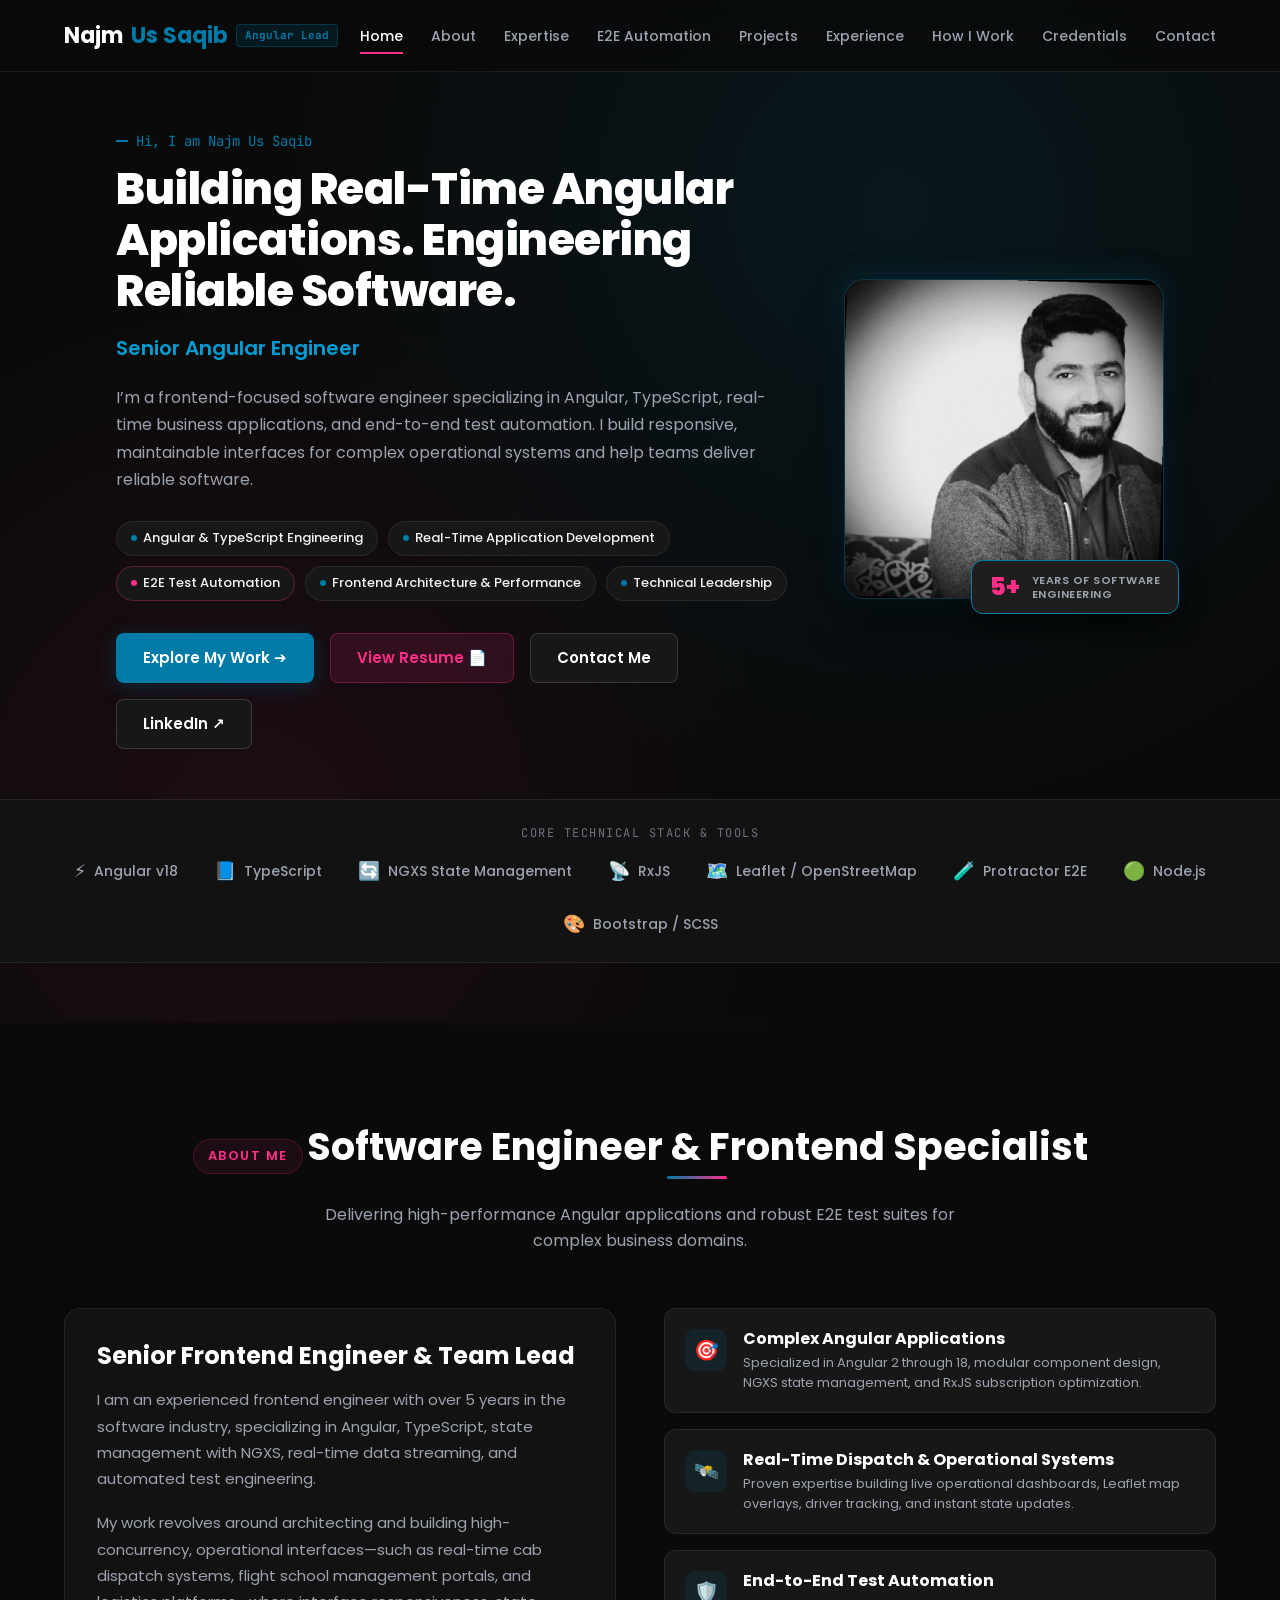
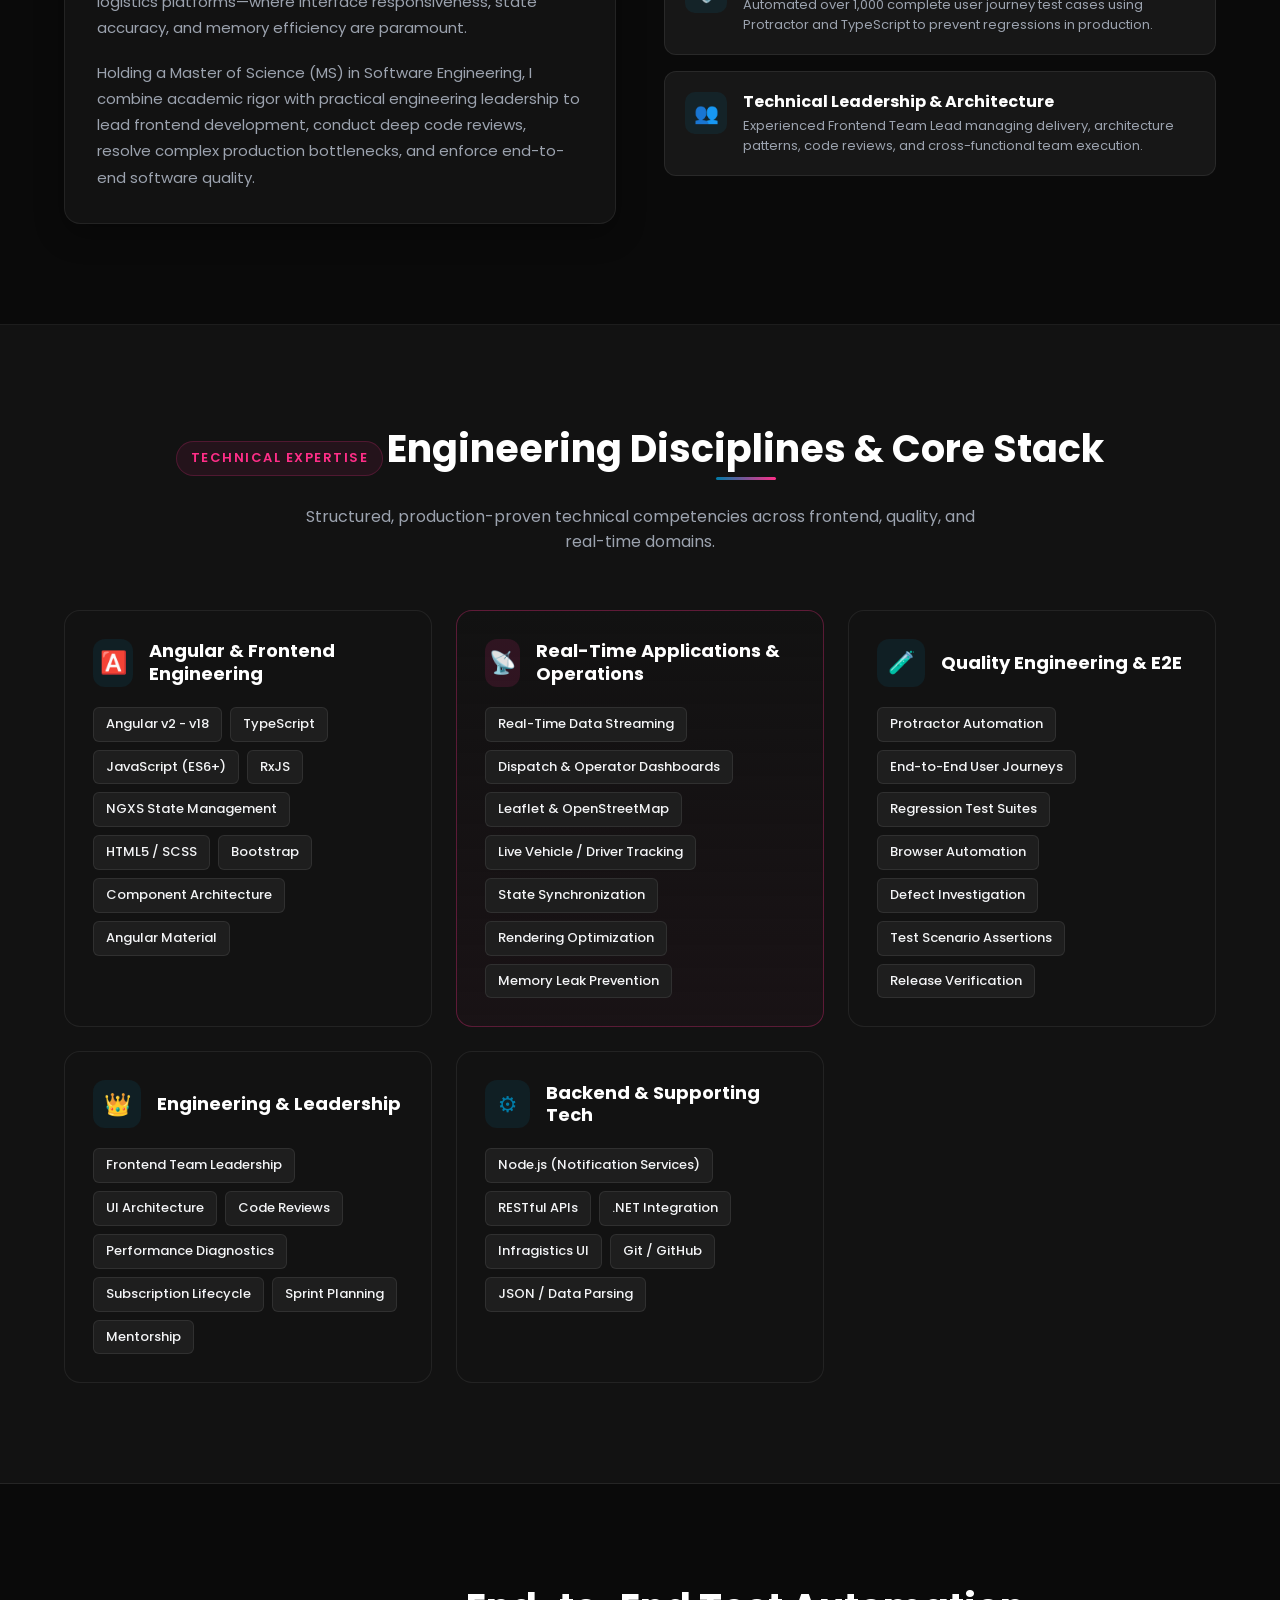
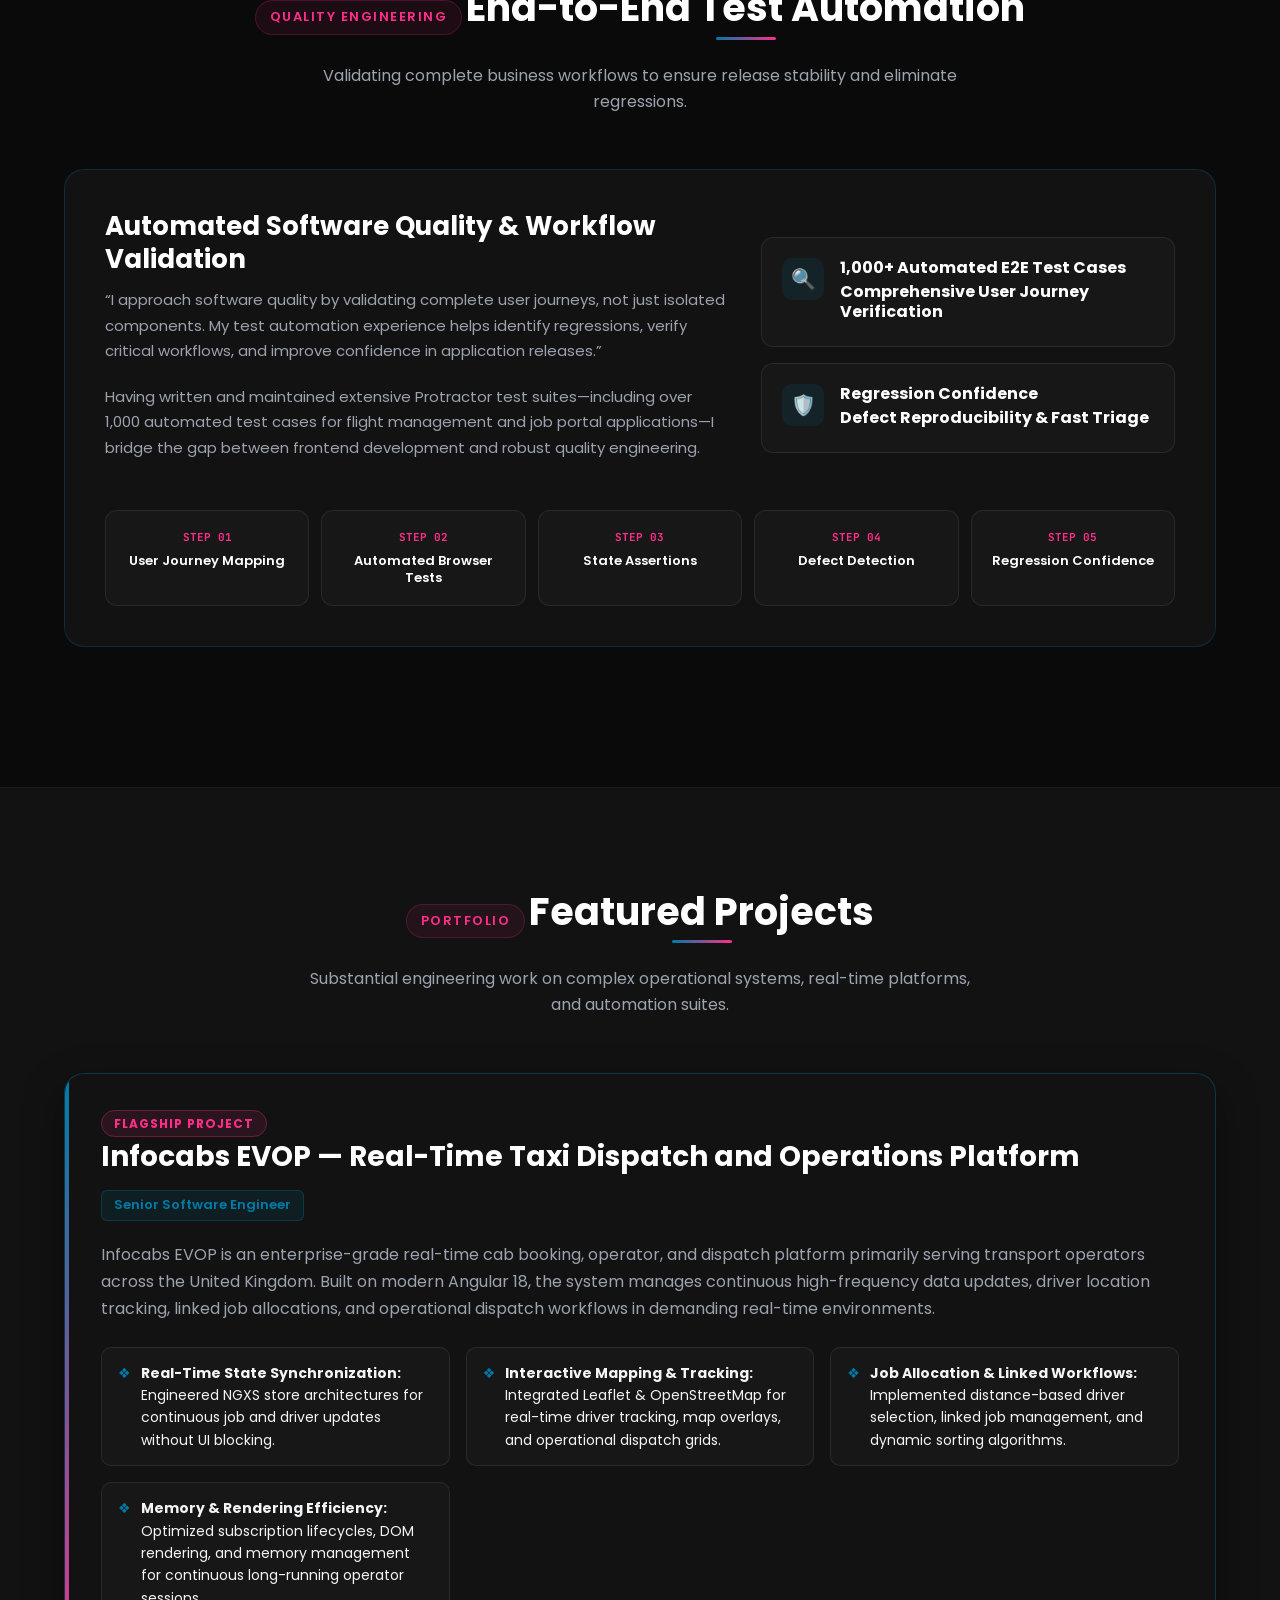
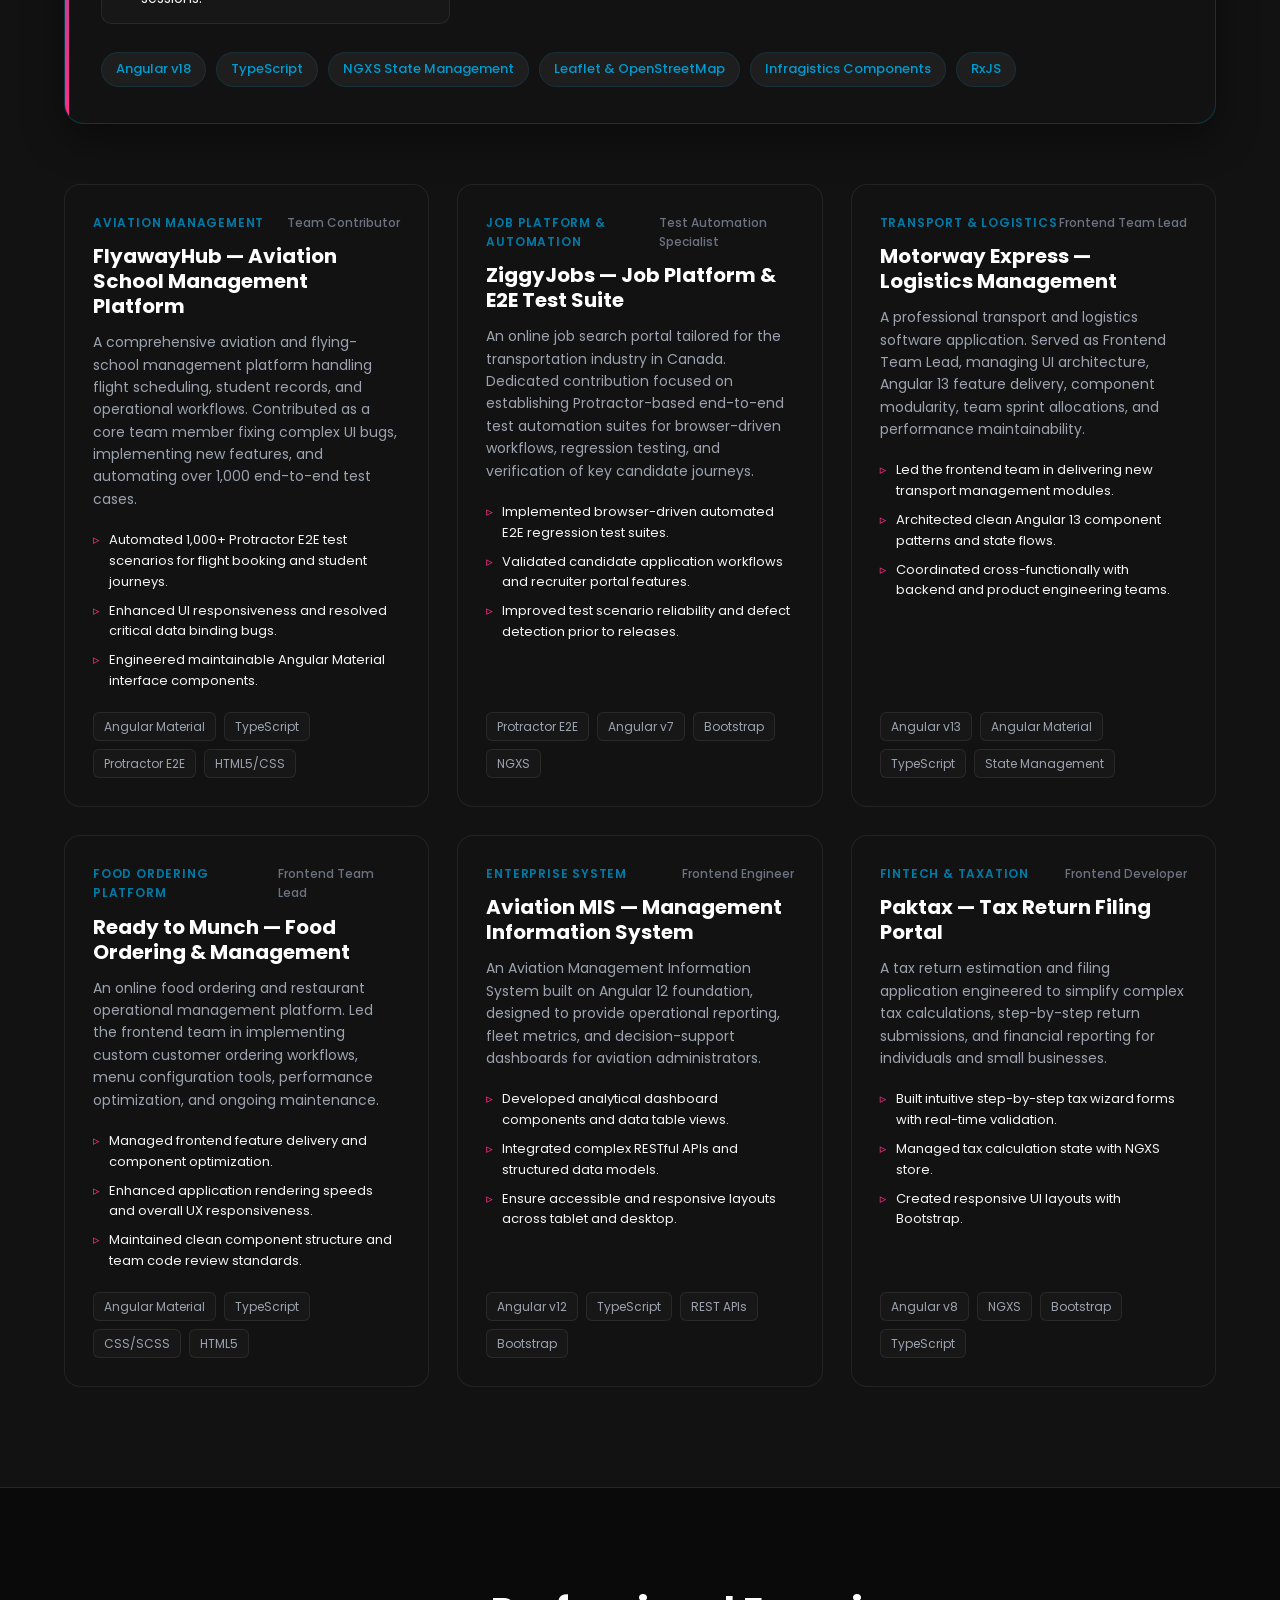
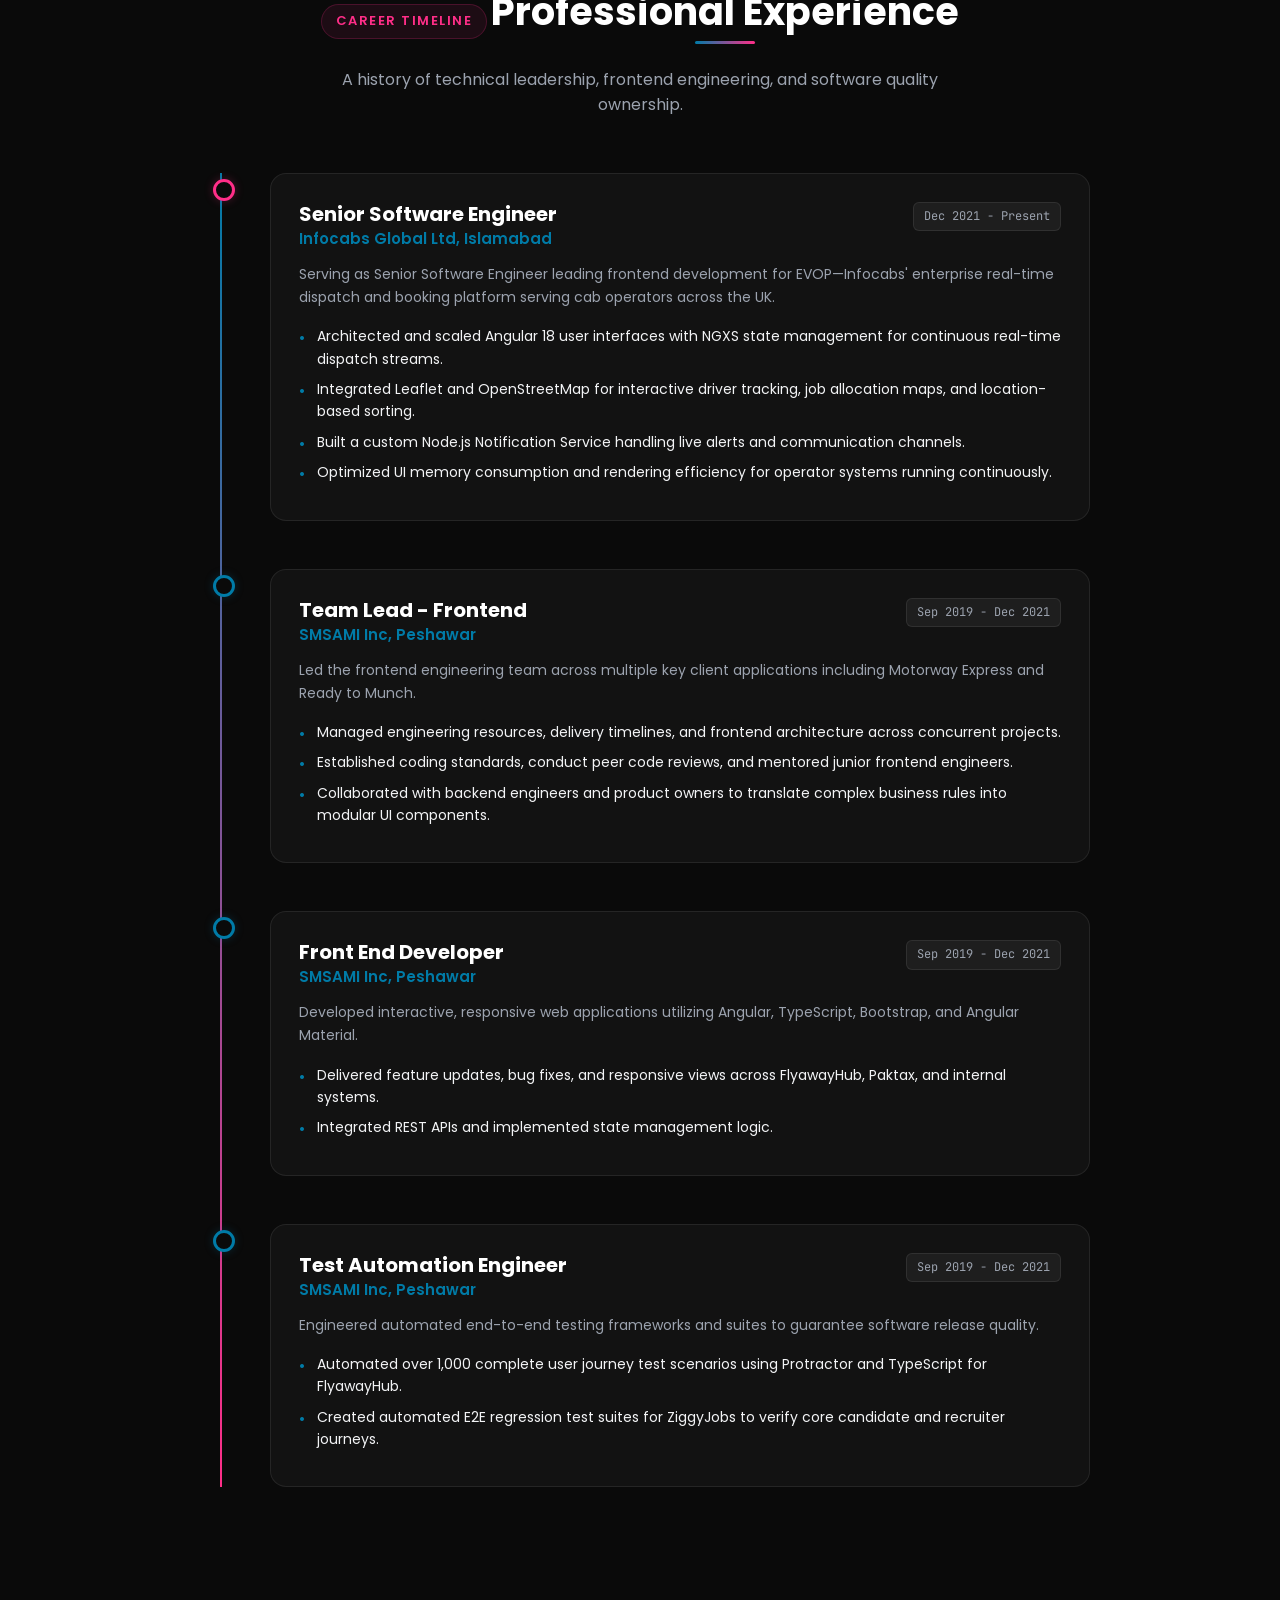
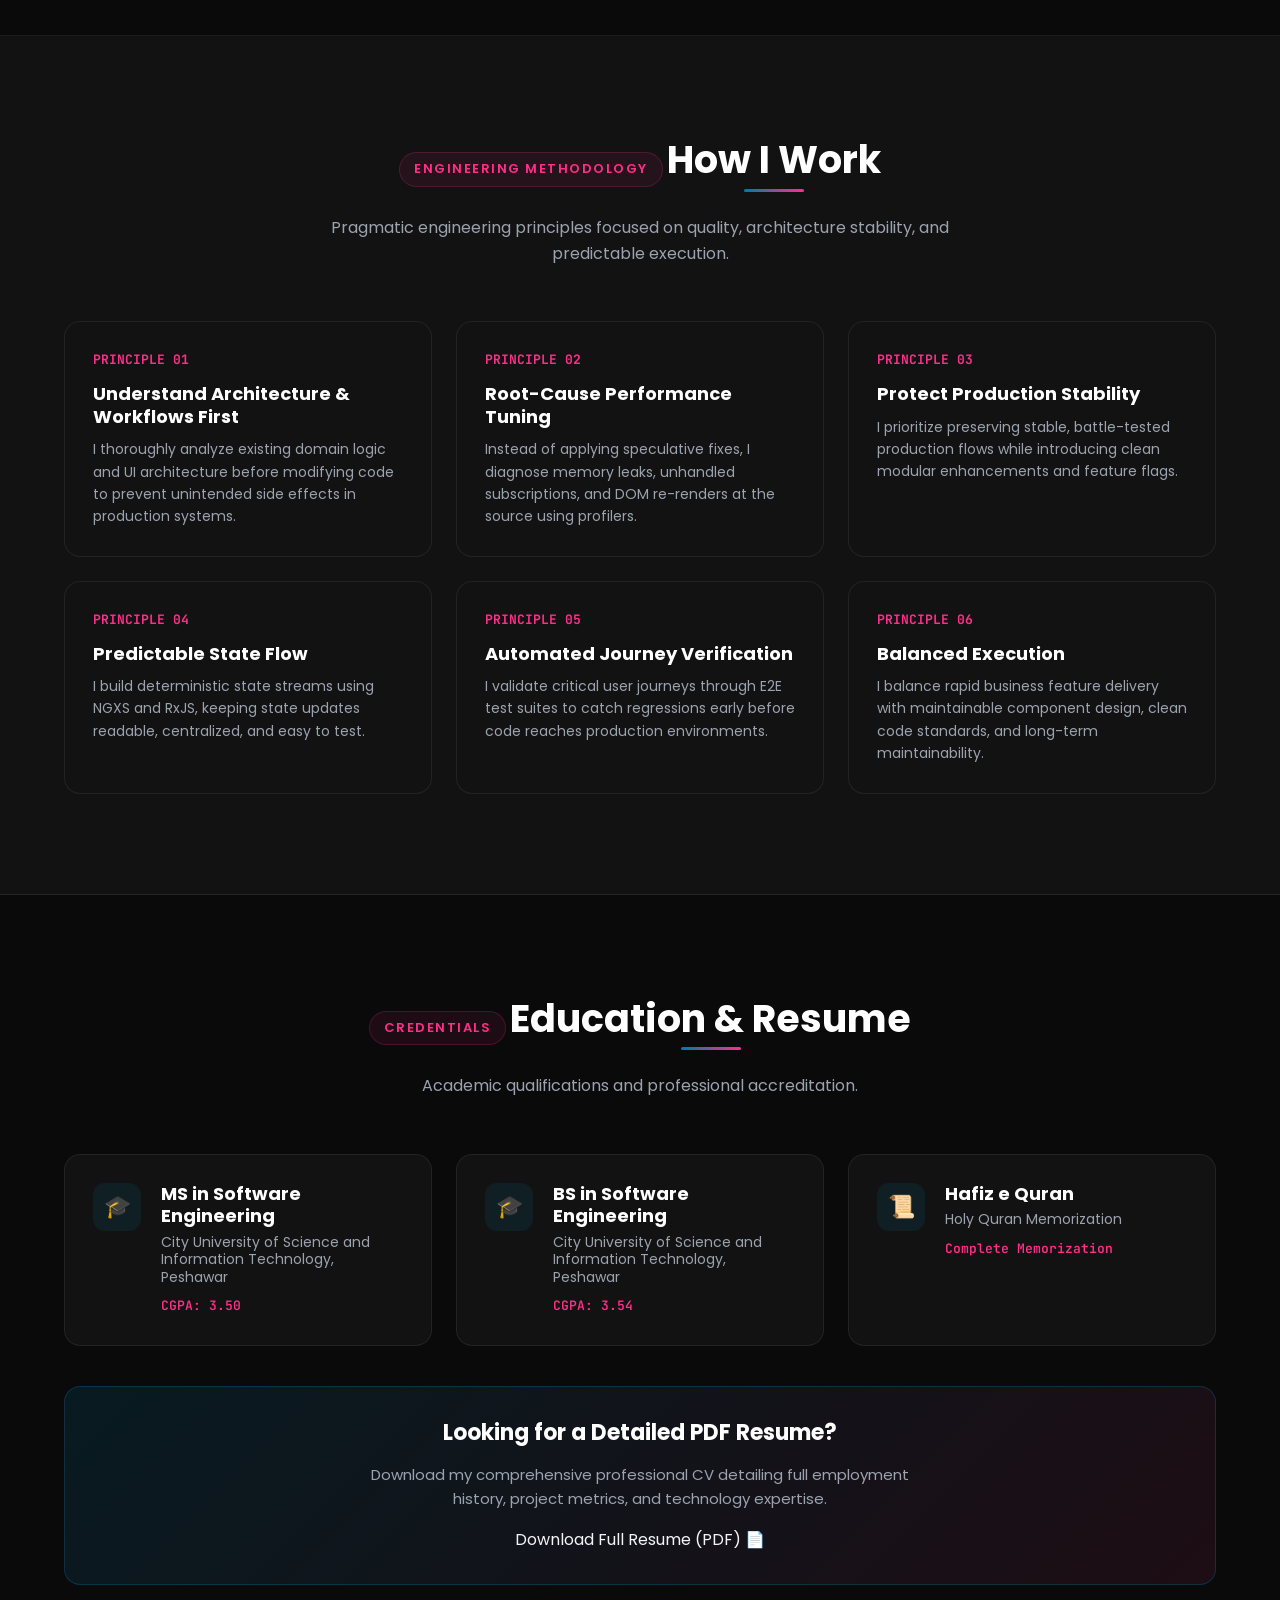
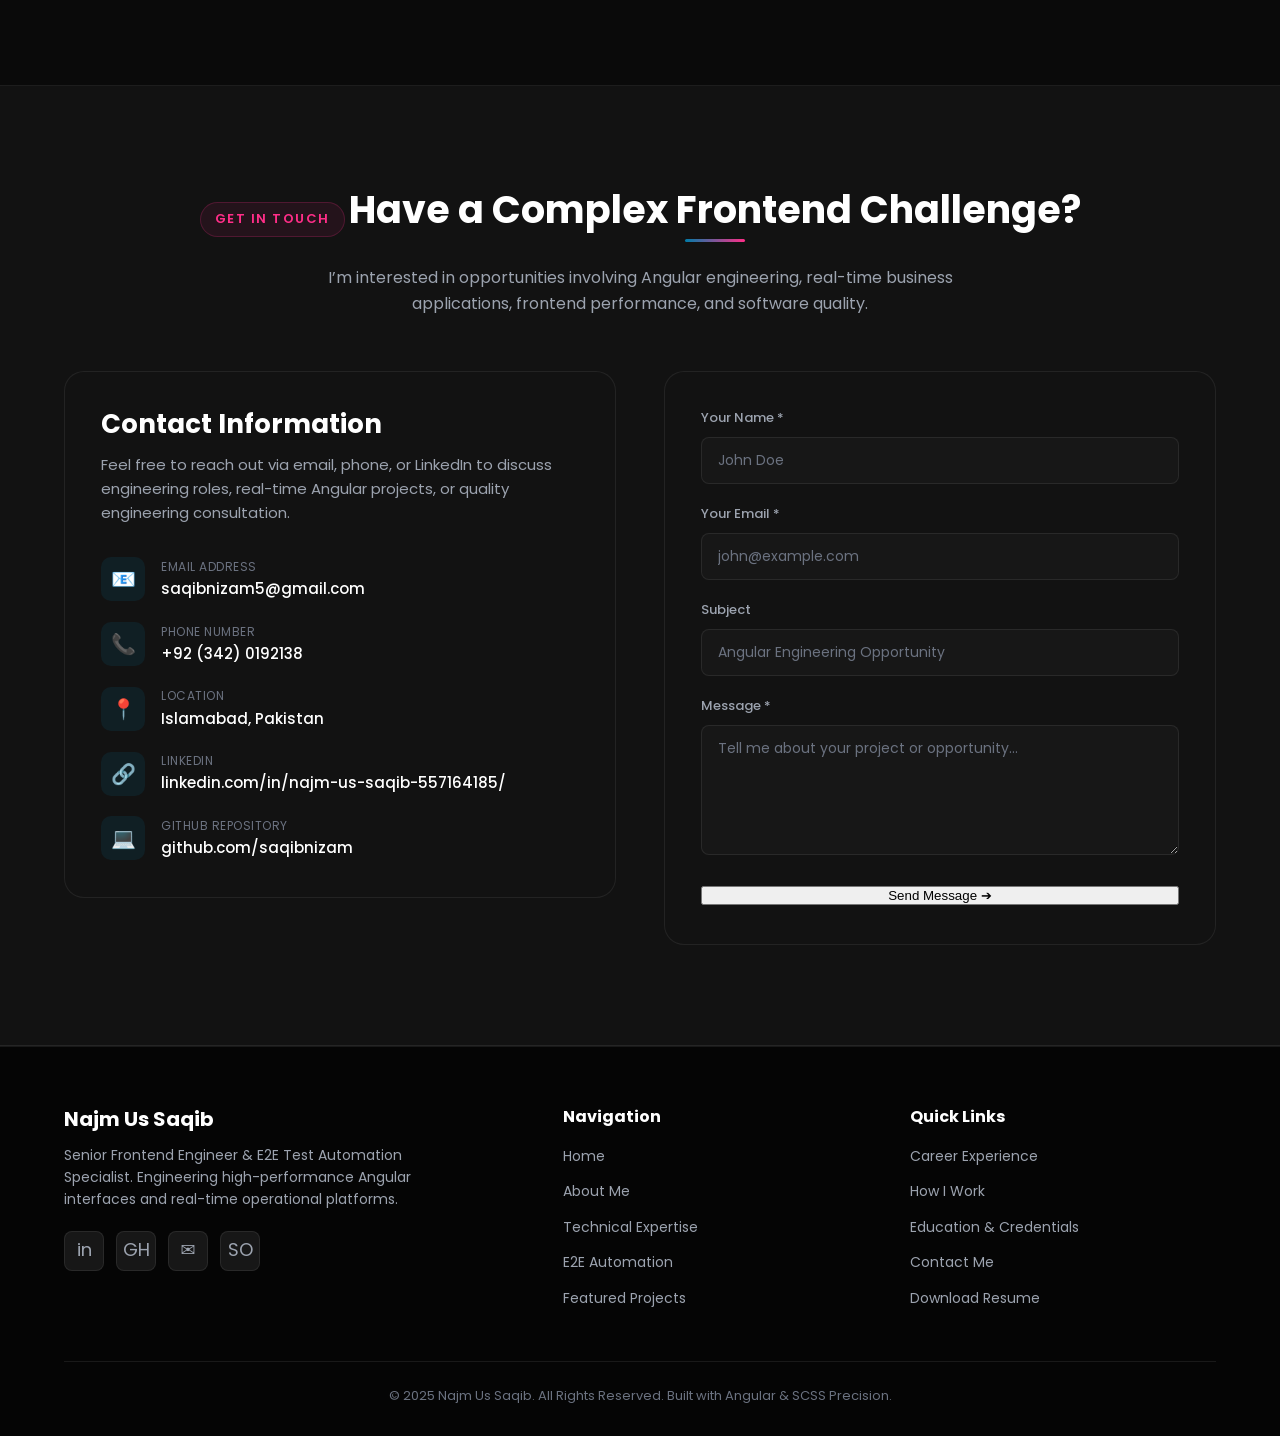
==== index.html @ 31089d95 "updated" ====
<!DOCTYPE html>
<html lang="en">
<head>
    <meta charset="UTF-8">
    <meta name="viewport" content="width=device-width, initial-scale=1.0">
    <title>Najm Us Saqib | Angular Engineer & E2E Test Automation</title>
    <meta name="description" content="Explore Najm Us Saqib's portfolio featuring Angular engineering, real-time dispatch applications, frontend architecture, performance optimization, and end-to-end test automation.">
    <meta name="keywords" content="Najm Us Saqib, Angular Developer, Frontend Engineer, TypeScript, NGXS, E2E Test Automation, Protractor, Real-Time Applications, Leaflet">
    <meta name="author" content="Najm Us Saqib">
    <link rel="canonical" href="https://saqibnizam.github.io/najm.saqib/">

    <!-- Google Fonts -->
    <link rel="preconnect" href="https://fonts.googleapis.com">
    <link rel="preconnect" href="https://fonts.gstatic.com" crossorigin>
    <link href="https://fonts.googleapis.com/css2?family=JetBrains+Mono:wght@400;500;700&family=Poppins:wght@300;400;500;600;700;800&display=swap" rel="stylesheet">

    <!-- Open Graph / Facebook -->
    <meta property="og:type" content="website">
    <meta property="og:url" content="https://saqibnizam.github.io/najm.saqib/">
    <meta property="og:title" content="Najm Us Saqib | Angular Engineer & E2E Test Automation">
    <meta property="og:description" content="Frontend Engineer specializing in Angular, real-time business applications, NGXS state management, and end-to-end test automation.">
    <meta property="og:image" content="editprofile.png">

    <!-- Twitter -->
    <meta property="twitter:card" content="summary_large_image">
    <meta property="twitter:url" content="https://saqibnizam.github.io/najm.saqib/">
    <meta property="twitter:title" content="Najm Us Saqib | Angular Engineer & E2E Test Automation">
    <meta property="twitter:description" content="Frontend Engineer specializing in Angular, real-time business applications, NGXS state management, and end-to-end test automation.">
    <meta property="twitter:image" content="editprofile.png">

    <!-- Stylesheet -->
    <link rel="stylesheet" href="./assets/css/style.css">

    <!-- Structured Data (JSON-LD) -->
    <script type="application/ld+json">
    {
      "@context": "https://schema.org",
      "@type": "Person",
      "name": "Najm Us Saqib",
      "jobTitle": "Senior Frontend Engineer & E2E Test Automation Specialist",
      "url": "https://saqibnizam.github.io/najm.saqib/",
      "sameAs": [
        "https://linkedin.com/in/najm-us-saqib-557164185/",
        "https://github.com/saqibnizam"
      ],
      "knowsAbout": [
        "Angular",
        "TypeScript",
        "NGXS",
        "RxJS",
        "Protractor E2E Automation",
        "Real-Time Applications",
        "Leaflet Maps",
        "Frontend Architecture"
      ],
      "alumniOf": {
        "@type": "EducationalOrganization",
        "name": "City University of Science and Information Technology, Peshawar"
      }
    }
    </script>
</head>
<body>

    <!-- Header & Navigation -->
    <header id="header">
        <div class="container">
            <div class="header-content">
                <a href="#home" class="logo">
                    Najm <span class="logo-accent">Us Saqib</span>
                    <span class="logo-badge">Angular Lead</span>
                </a>
                <button class="mobile-menu-btn" id="mobileMenuBtn" aria-label="Toggle navigation menu">☰</button>
                <nav id="nav">
                    <ul>
                        <li><a href="#home" class="nav-link active">Home</a></li>
                        <li><a href="#about" class="nav-link">About</a></li>
                        <li><a href="#expertise" class="nav-link">Expertise</a></li>
                        <li><a href="#automation" class="nav-link">E2E Automation</a></li>
                        <li><a href="#projects" class="nav-link">Projects</a></li>
                        <li><a href="#experience" class="nav-link">Experience</a></li>
                        <li><a href="#approach" class="nav-link">How I Work</a></li>
                        <li><a href="#credentials" class="nav-link">Credentials</a></li>
                        <li><a href="#contact" class="nav-link">Contact</a></li>
                    </ul>
                </nav>
            </div>
        </div>
    </header>

    <!-- Hero Section -->
    <section id="home" class="hero">
        <div class="container">
            <div class="hero-wrapper">
                <div class="hero-text-content">
                    <div class="hero-greeting">Hi, I am Najm Us Saqib</div>
                    <h1>Building Real-Time Angular Applications. Engineering Reliable Software.</h1>
                    <div class="hero-headline">
                        <span id="typing-text"></span>
                    </div>
                    <p class="hero-description">
                        I’m a frontend-focused software engineer specializing in Angular, TypeScript, real-time business applications, and end-to-end test automation. I build responsive, maintainable interfaces for complex operational systems and help teams deliver reliable software.
                    </p>

                    <!-- Professional Strengths Badges -->
                    <div class="hero-badges">
                        <span class="badge-item"><span class="badge-dot"></span> Angular & TypeScript Engineering</span>
                        <span class="badge-item"><span class="badge-dot"></span> Real-Time Application Development</span>
                        <span class="badge-item badge-highlight"><span class="badge-dot"></span> E2E Test Automation</span>
                        <span class="badge-item"><span class="badge-dot"></span> Frontend Architecture & Performance</span>
                        <span class="badge-item"><span class="badge-dot"></span> Technical Leadership</span>
                    </div>

                    <!-- CTA Buttons -->
                    <div class="hero-actions">
                        <a href="#projects" class="btn btn-primary">
                            Explore My Work ➔
                        </a>
                        <a href="assets/NAJM-US-SAQIB.pdf" download="Najm-Us-Saqib-Angular_Developer.pdf" id="heroDownloadResume" class="btn btn-rose">
                            View Resume 📄
                        </a>
                        <a href="#contact" class="btn btn-secondary">
                            Contact Me
                        </a>
                        <a href="https://linkedin.com/in/najm-us-saqib-557164185/" target="_blank" rel="noopener noreferrer" class="btn btn-secondary">
                            LinkedIn ↗
                        </a>
                    </div>
                </div>

                <!-- Avatar Image Frame -->
                <div class="hero-avatar-wrapper">
                    <div class="avatar-frame">
                        <img src="editprofile.png" alt="Najm Us Saqib - Senior Frontend Engineer">
                    </div>
                    <div class="avatar-experience-badge">
                        <div class="stat-number">5+</div>
                        <div class="stat-label">Years Of Software<br>Engineering</div>
                    </div>
                </div>
            </div>
        </div>

        <!-- Technology Strip -->
        <div class="tech-strip">
            <div class="container">
                <div class="strip-label">CORE TECHNICAL STACK & TOOLS</div>
                <div class="strip-grid">
                    <span class="tech-pill"><span class="tech-icon">⚡</span> Angular v18</span>
                    <span class="tech-pill"><span class="tech-icon">📘</span> TypeScript</span>
                    <span class="tech-pill"><span class="tech-icon">🔄</span> NGXS State Management</span>
                    <span class="tech-pill"><span class="tech-icon">📡</span> RxJS</span>
                    <span class="tech-pill"><span class="tech-icon">🗺️</span> Leaflet / OpenStreetMap</span>
                    <span class="tech-pill"><span class="tech-icon">🧪</span> Protractor E2E</span>
                    <span class="tech-pill"><span class="tech-icon">🟢</span> Node.js</span>
                    <span class="tech-pill"><span class="tech-icon">🎨</span> Bootstrap / SCSS</span>
                </div>
            </div>
        </div>
    </section>

    <!-- About Me Section -->
    <section id="about" class="section">
        <div class="container">
            <div class="section-title">
                <span class="category-badge">ABOUT ME</span>
                <h2>Software Engineer & Frontend Specialist</h2>
                <p>Delivering high-performance Angular applications and robust E2E test suites for complex business domains.</p>
            </div>

            <div class="about-grid">
                <div class="about-summary-card">
                    <h3>Senior Frontend Engineer & Team Lead</h3>
                    <p>
                        I am an experienced frontend engineer with over 5 years in the software industry, specializing in Angular, TypeScript, state management with NGXS, real-time data streaming, and automated test engineering.
                    </p>
                    <p>
                        My work revolves around architecting and building high-concurrency, operational interfaces—such as real-time cab dispatch systems, flight school management portals, and logistics platforms—where interface responsiveness, state accuracy, and memory efficiency are paramount.
                    </p>
                    <p>
                        Holding a Master of Science (MS) in Software Engineering, I combine academic rigor with practical engineering leadership to lead frontend development, conduct deep code reviews, resolve complex production bottlenecks, and enforce end-to-end software quality.
                    </p>
                </div>

                <div class="about-highlights">
                    <div class="highlight-card">
                        <div class="highlight-icon">🎯</div>
                        <div class="highlight-info">
                            <h4>Complex Angular Applications</h4>
                            <p>Specialized in Angular 2 through 18, modular component design, NGXS state management, and RxJS subscription optimization.</p>
                        </div>
                    </div>

                    <div class="highlight-card">
                        <div class="highlight-icon">🛰️</div>
                        <div class="highlight-info">
                            <h4>Real-Time Dispatch & Operational Systems</h4>
                            <p>Proven expertise building live operational dashboards, Leaflet map overlays, driver tracking, and instant state updates.</p>
                        </div>
                    </div>

                    <div class="highlight-card">
                        <div class="highlight-icon">🛡️</div>
                        <div class="highlight-info">
                            <h4>End-to-End Test Automation</h4>
                            <p>Automated over 1,000 complete user journey test cases using Protractor and TypeScript to prevent regressions in production.</p>
                        </div>
                    </div>

                    <div class="highlight-card">
                        <div class="highlight-icon">👥</div>
                        <div class="highlight-info">
                            <h4>Technical Leadership & Architecture</h4>
                            <p>Experienced Frontend Team Lead managing delivery, architecture patterns, code reviews, and cross-functional team execution.</p>
                        </div>
                    </div>
                </div>
            </div>
        </div>
    </section>

    <!-- Technical Expertise Section -->
    <section id="expertise" class="section section-darker">
        <div class="container">
            <div class="section-title">
                <span class="category-badge">TECHNICAL EXPERTISE</span>
                <h2>Engineering Disciplines & Core Stack</h2>
                <p>Structured, production-proven technical competencies across frontend, quality, and real-time domains.</p>
            </div>

            <div class="expertise-grid">
                <!-- Discipline 1 -->
                <div class="expertise-card">
                    <div class="expertise-header">
                        <div class="expertise-icon">🅰️</div>
                        <h3>Angular & Frontend Engineering</h3>
                    </div>
                    <div class="expertise-tags">
                        <span class="tag">Angular v2 - v18</span>
                        <span class="tag">TypeScript</span>
                        <span class="tag">JavaScript (ES6+)</span>
                        <span class="tag">RxJS</span>
                        <span class="tag">NGXS State Management</span>
                        <span class="tag">HTML5 / SCSS</span>
                        <span class="tag">Bootstrap</span>
                        <span class="tag">Component Architecture</span>
                        <span class="tag">Angular Material</span>
                    </div>
                </div>

                <!-- Discipline 2 -->
                <div class="expertise-card featured-discipline">
                    <div class="expertise-header">
                        <div class="expertise-icon">📡</div>
                        <h3>Real-Time Applications & Operations</h3>
                    </div>
                    <div class="expertise-tags">
                        <span class="tag">Real-Time Data Streaming</span>
                        <span class="tag">Dispatch & Operator Dashboards</span>
                        <span class="tag">Leaflet & OpenStreetMap</span>
                        <span class="tag">Live Vehicle / Driver Tracking</span>
                        <span class="tag">State Synchronization</span>
                        <span class="tag">Rendering Optimization</span>
                        <span class="tag">Memory Leak Prevention</span>
                    </div>
                </div>

                <!-- Discipline 3 -->
                <div class="expertise-card">
                    <div class="expertise-header">
                        <div class="expertise-icon">🧪</div>
                        <h3>Quality Engineering & E2E</h3>
                    </div>
                    <div class="expertise-tags">
                        <span class="tag">Protractor Automation</span>
                        <span class="tag">End-to-End User Journeys</span>
                        <span class="tag">Regression Test Suites</span>
                        <span class="tag">Browser Automation</span>
                        <span class="tag">Defect Investigation</span>
                        <span class="tag">Test Scenario Assertions</span>
                        <span class="tag">Release Verification</span>
                    </div>
                </div>

                <!-- Discipline 4 -->
                <div class="expertise-card">
                    <div class="expertise-header">
                        <div class="expertise-icon">👑</div>
                        <h3>Engineering & Leadership</h3>
                    </div>
                    <div class="expertise-tags">
                        <span class="tag">Frontend Team Leadership</span>
                        <span class="tag">UI Architecture</span>
                        <span class="tag">Code Reviews</span>
                        <span class="tag">Performance Diagnostics</span>
                        <span class="tag">Subscription Lifecycle</span>
                        <span class="tag">Sprint Planning</span>
                        <span class="tag">Mentorship</span>
                    </div>
                </div>

                <!-- Discipline 5 -->
                <div class="expertise-card">
                    <div class="expertise-header">
                        <div class="expertise-icon">⚙️</div>
                        <h3>Backend & Supporting Tech</h3>
                    </div>
                    <div class="expertise-tags">
                        <span class="tag">Node.js (Notification Services)</span>
                        <span class="tag">RESTful APIs</span>
                        <span class="tag">.NET Integration</span>
                        <span class="tag">Infragistics UI</span>
                        <span class="tag">Git / GitHub</span>
                        <span class="tag">JSON / Data Parsing</span>
                    </div>
                </div>
            </div>
        </div>
    </section>

    <!-- Dedicated E2E Test Automation Section -->
    <section id="automation" class="section">
        <div class="container">
            <div class="section-title">
                <span class="category-badge">QUALITY ENGINEERING</span>
                <h2>End-to-End Test Automation</h2>
                <p>Validating complete business workflows to ensure release stability and eliminate regressions.</p>
            </div>

            <div class="automation-showcase">
                <div class="automation-banner">
                    <div class="banner-text">
                        <h3>Automated Software Quality & Workflow Validation</h3>
                        <p>
                            “I approach software quality by validating complete user journeys, not just isolated components. My test automation experience helps identify regressions, verify critical workflows, and improve confidence in application releases.”
                        </p>
                        <p>
                            Having written and maintained extensive Protractor test suites—including over 1,000 automated test cases for flight management and job portal applications—I bridge the gap between frontend development and robust quality engineering.
                        </p>
                    </div>

                    <div class="about-highlights">
                        <div class="highlight-card">
                            <div class="highlight-icon">🔍</div>
                            <div class="highlight-info">
                                <h4>1,000+ Automated E2E Test Cases</h4>
                                <h4>Comprehensive User Journey Verification</h4>
                            </div>
                        </div>
                        <div class="highlight-card">
                            <div class="highlight-icon">🛡️</div>
                            <div class="highlight-info">
                                <h4>Regression Confidence</h4>
                                <h4>Defect Reproducibility & Fast Triage</h4>
                            </div>
                        </div>
                    </div>
                </div>

                <!-- Workflow Diagram Steps -->
                <div class="workflow-steps">
                    <div class="step-card">
                        <div class="step-number">STEP 01</div>
                        <div class="step-title">User Journey Mapping</div>
                    </div>
                    <div class="step-card">
                        <div class="step-number">STEP 02</div>
                        <div class="step-title">Automated Browser Tests</div>
                    </div>
                    <div class="step-card">
                        <div class="step-number">STEP 03</div>
                        <div class="step-title">State Assertions</div>
                    </div>
                    <div class="step-card">
                        <div class="step-number">STEP 04</div>
                        <div class="step-title">Defect Detection</div>
                    </div>
                    <div class="step-card">
                        <div class="step-number">STEP 05</div>
                        <div class="step-title">Regression Confidence</div>
                    </div>
                </div>
            </div>
        </div>
    </section>

    <!-- Projects Section -->
    <section id="projects" class="section section-darker">
        <div class="container">
            <div class="section-title">
                <span class="category-badge">PORTFOLIO</span>
                <h2>Featured Projects</h2>
                <p>Substantial engineering work on complex operational systems, real-time platforms, and automation suites.</p>
            </div>

            <!-- Flagship Project: EVOP -->
            <div class="projects-featured">
                <div class="flagship-card">
                    <div class="flagship-header">
                        <div>
                            <span class="flagship-tag">FLAGSHIP PROJECT</span>
                            <h3>Infocabs EVOP — Real-Time Taxi Dispatch and Operations Platform</h3>
                        </div>
                        <span class="project-role-badge">Senior Software Engineer</span>
                    </div>

                    <p class="flagship-desc">
                        Infocabs EVOP is an enterprise-grade real-time cab booking, operator, and dispatch platform primarily serving transport operators across the United Kingdom. Built on modern Angular 18, the system manages continuous high-frequency data updates, driver location tracking, linked job allocations, and operational dispatch workflows in demanding real-time environments.
                    </p>

                    <div class="flagship-features">
                        <div class="feature-point">
                            <span class="bullet">❖</span>
                            <span><strong>Real-Time State Synchronization:</strong> Engineered NGXS store architectures for continuous job and driver updates without UI blocking.</span>
                        </div>
                        <div class="feature-point">
                            <span class="bullet">❖</span>
                            <span><strong>Interactive Mapping & Tracking:</strong> Integrated Leaflet & OpenStreetMap for real-time driver tracking, map overlays, and operational dispatch grids.</span>
                        </div>
                        <div class="feature-point">
                            <span class="bullet">❖</span>
                            <span><strong>Job Allocation & Linked Workflows:</strong> Implemented distance-based driver selection, linked job management, and dynamic sorting algorithms.</span>
                        </div>
                        <div class="feature-point">
                            <span class="bullet">❖</span>
                            <span><strong>Memory & Rendering Efficiency:</strong> Optimized subscription lifecycles, DOM rendering, and memory management for continuous long-running operator sessions.</span>
                        </div>
                    </div>

                    <div class="flagship-tech">
                        <span class="tech-badge">Angular v18</span>
                        <span class="tech-badge">TypeScript</span>
                        <span class="tech-badge">NGXS State Management</span>
                        <span class="tech-badge">Leaflet & OpenStreetMap</span>
                        <span class="tech-badge">Infragistics Components</span>
                        <span class="tech-badge">RxJS</span>
                    </div>
                </div>
            </div>

            <!-- Secondary Featured Projects Grid -->
            <div class="projects-grid">
                <!-- FlyawayHub -->
                <div class="project-card">
                    <div>
                        <div class="card-meta">
                            <span class="card-category">AVIATION MANAGEMENT</span>
                            <span class="card-role">Team Contributor</span>
                        </div>
                        <h3>FlyawayHub — Aviation School Management Platform</h3>
                        <p>
                            A comprehensive aviation and flying-school management platform handling flight scheduling, student records, and operational workflows. Contributed as a core team member fixing complex UI bugs, implementing new features, and automating over 1,000 end-to-end test cases.
                        </p>
                        <ul class="card-highlights">
                            <li>Automated 1,000+ Protractor E2E test scenarios for flight booking and student journeys.</li>
                            <li>Enhanced UI responsiveness and resolved critical data binding bugs.</li>
                            <li>Engineered maintainable Angular Material interface components.</li>
                        </ul>
                    </div>
                    <div class="card-tech">
                        <span class="tech-tag">Angular Material</span>
                        <span class="tech-tag">TypeScript</span>
                        <span class="tech-tag">Protractor E2E</span>
                        <span class="tech-tag">HTML5/CSS</span>
                    </div>
                </div>

                <!-- ZiggyJobs -->
                <div class="project-card">
                    <div>
                        <div class="card-meta">
                            <span class="card-category">JOB PLATFORM & AUTOMATION</span>
                            <span class="card-role">Test Automation Specialist</span>
                        </div>
                        <h3>ZiggyJobs — Job Platform & E2E Test Suite</h3>
                        <p>
                            An online job search portal tailored for the transportation industry in Canada. Dedicated contribution focused on establishing Protractor-based end-to-end test automation suites for browser-driven workflows, regression testing, and verification of key candidate journeys.
                        </p>
                        <ul class="card-highlights">
                            <li>Implemented browser-driven automated E2E regression test suites.</li>
                            <li>Validated candidate application workflows and recruiter portal features.</li>
                            <li>Improved test scenario reliability and defect detection prior to releases.</li>
                        </ul>
                    </div>
                    <div class="card-tech">
                        <span class="tech-tag">Protractor E2E</span>
                        <span class="tech-tag">Angular v7</span>
                        <span class="tech-tag">Bootstrap</span>
                        <span class="tech-tag">NGXS</span>
                    </div>
                </div>

                <!-- Motorway Express -->
                <div class="project-card">
                    <div>
                        <div class="card-meta">
                            <span class="card-category">TRANSPORT & LOGISTICS</span>
                            <span class="card-role">Frontend Team Lead</span>
                        </div>
                        <h3>Motorway Express — Logistics Management</h3>
                        <p>
                            A professional transport and logistics software application. Served as Frontend Team Lead, managing UI architecture, Angular 13 feature delivery, component modularity, team sprint allocations, and performance maintainability.
                        </p>
                        <ul class="card-highlights">
                            <li>Led the frontend team in delivering new transport management modules.</li>
                            <li>Architected clean Angular 13 component patterns and state flows.</li>
                            <li>Coordinated cross-functionally with backend and product engineering teams.</li>
                        </ul>
                    </div>
                    <div class="card-tech">
                        <span class="tech-tag">Angular v13</span>
                        <span class="tech-tag">Angular Material</span>
                        <span class="tech-tag">TypeScript</span>
                        <span class="tech-tag">State Management</span>
                    </div>
                </div>

                <!-- Ready to Munch -->
                <div class="project-card">
                    <div>
                        <div class="card-meta">
                            <span class="card-category">FOOD ORDERING PLATFORM</span>
                            <span class="card-role">Frontend Team Lead</span>
                        </div>
                        <h3>Ready to Munch — Food Ordering & Management</h3>
                        <p>
                            An online food ordering and restaurant operational management platform. Led the frontend team in implementing custom customer ordering workflows, menu configuration tools, performance optimization, and ongoing maintenance.
                        </p>
                        <ul class="card-highlights">
                            <li>Managed frontend feature delivery and component optimization.</li>
                            <li>Enhanced application rendering speeds and overall UX responsiveness.</li>
                            <li>Maintained clean component structure and team code review standards.</li>
                        </ul>
                    </div>
                    <div class="card-tech">
                        <span class="tech-tag">Angular Material</span>
                        <span class="tech-tag">TypeScript</span>
                        <span class="tech-tag">CSS/SCSS</span>
                        <span class="tech-tag">HTML5</span>
                    </div>
                </div>

                <!-- Aviation MIS -->
                <div class="project-card">
                    <div>
                        <div class="card-meta">
                            <span class="card-category">ENTERPRISE SYSTEM</span>
                            <span class="card-role">Frontend Engineer</span>
                        </div>
                        <h3>Aviation MIS — Management Information System</h3>
                        <p>
                            An Aviation Management Information System built on Angular 12 foundation, designed to provide operational reporting, fleet metrics, and decision-support dashboards for aviation administrators.
                        </p>
                        <ul class="card-highlights">
                            <li>Developed analytical dashboard components and data table views.</li>
                            <li>Integrated complex RESTful APIs and structured data models.</li>
                            <li>Ensure accessible and responsive layouts across tablet and desktop.</li>
                        </ul>
                    </div>
                    <div class="card-tech">
                        <span class="tech-tag">Angular v12</span>
                        <span class="tech-tag">TypeScript</span>
                        <span class="tech-tag">REST APIs</span>
                        <span class="tech-tag">Bootstrap</span>
                    </div>
                </div>

                <!-- Paktax -->
                <div class="project-card">
                    <div>
                        <div class="card-meta">
                            <span class="card-category">FINTECH & TAXATION</span>
                            <span class="card-role">Frontend Developer</span>
                        </div>
                        <h3>Paktax — Tax Return Filing Portal</h3>
                        <p>
                            A tax return estimation and filing application engineered to simplify complex tax calculations, step-by-step return submissions, and financial reporting for individuals and small businesses.
                        </p>
                        <ul class="card-highlights">
                            <li>Built intuitive step-by-step tax wizard forms with real-time validation.</li>
                            <li>Managed tax calculation state with NGXS store.</li>
                            <li>Created responsive UI layouts with Bootstrap.</li>
                        </ul>
                    </div>
                    <div class="card-tech">
                        <span class="tech-tag">Angular v8</span>
                        <span class="tech-tag">NGXS</span>
                        <span class="tech-tag">Bootstrap</span>
                        <span class="tech-tag">TypeScript</span>
                    </div>
                </div>
            </div>
        </div>
    </section>

    <!-- Experience Section -->
    <section id="experience" class="section">
        <div class="container">
            <div class="section-title">
                <span class="category-badge">CAREER TIMELINE</span>
                <h2>Professional Experience</h2>
                <p>A history of technical leadership, frontend engineering, and software quality ownership.</p>
            </div>

            <div class="timeline">
                <!-- Role 1 -->
                <div class="timeline-item timeline-highlight">
                    <div class="timeline-card">
                        <div class="timeline-header">
                            <div>
                                <h3>Senior Software Engineer</h3>
                                <div class="company-name">Infocabs Global Ltd, Islamabad</div>
                            </div>
                            <span class="timeline-date">Dec 2021 - Present</span>
                        </div>
                        <p>
                            Serving as Senior Software Engineer leading frontend development for EVOP—Infocabs' enterprise real-time dispatch and booking platform serving cab operators across the UK.
                        </p>
                        <ul>
                            <li>Architected and scaled Angular 18 user interfaces with NGXS state management for continuous real-time dispatch streams.</li>
                            <li>Integrated Leaflet and OpenStreetMap for interactive driver tracking, job allocation maps, and location-based sorting.</li>
                            <li>Built a custom Node.js Notification Service handling live alerts and communication channels.</li>
                            <li>Optimized UI memory consumption and rendering efficiency for operator systems running continuously.</li>
                        </ul>
                    </div>
                </div>

                <!-- Role 2 -->
                <div class="timeline-item">
                    <div class="timeline-card">
                        <div class="timeline-header">
                            <div>
                                <h3>Team Lead - Frontend</h3>
                                <div class="company-name">SMSAMI Inc, Peshawar</div>
                            </div>
                            <span class="timeline-date">Sep 2019 - Dec 2021</span>
                        </div>
                        <p>
                            Led the frontend engineering team across multiple key client applications including Motorway Express and Ready to Munch.
                        </p>
                        <ul>
                            <li>Managed engineering resources, delivery timelines, and frontend architecture across concurrent projects.</li>
                            <li>Established coding standards, conduct peer code reviews, and mentored junior frontend engineers.</li>
                            <li>Collaborated with backend engineers and product owners to translate complex business rules into modular UI components.</li>
                        </ul>
                    </div>
                </div>

                <!-- Role 3 -->
                <div class="timeline-item">
                    <div class="timeline-card">
                        <div class="timeline-header">
                            <div>
                                <h3>Front End Developer</h3>
                                <div class="company-name">SMSAMI Inc, Peshawar</div>
                            </div>
                            <span class="timeline-date">Sep 2019 - Dec 2021</span>
                        </div>
                        <p>
                            Developed interactive, responsive web applications utilizing Angular, TypeScript, Bootstrap, and Angular Material.
                        </p>
                        <ul>
                            <li>Delivered feature updates, bug fixes, and responsive views across FlyawayHub, Paktax, and internal systems.</li>
                            <li>Integrated REST APIs and implemented state management logic.</li>
                        </ul>
                    </div>
                </div>

                <!-- Role 4 -->
                <div class="timeline-item">
                    <div class="timeline-card">
                        <div class="timeline-header">
                            <div>
                                <h3>Test Automation Engineer</h3>
                                <div class="company-name">SMSAMI Inc, Peshawar</div>
                            </div>
                            <span class="timeline-date">Sep 2019 - Dec 2021</span>
                        </div>
                        <p>
                            Engineered automated end-to-end testing frameworks and suites to guarantee software release quality.
                        </p>
                        <ul>
                            <li>Automated over 1,000 complete user journey test scenarios using Protractor and TypeScript for FlyawayHub.</li>
                            <li>Created automated E2E regression test suites for ZiggyJobs to verify core candidate and recruiter journeys.</li>
                        </ul>
                    </div>
                </div>
            </div>
        </div>
    </section>

    <!-- Engineering Approach Section -->
    <section id="approach" class="section section-darker">
        <div class="container">
            <div class="section-title">
                <span class="category-badge">ENGINEERING METHODOLOGY</span>
                <h2>How I Work</h2>
                <p>Pragmatic engineering principles focused on quality, architecture stability, and predictable execution.</p>
            </div>

            <div class="approach-grid">
                <div class="approach-card">
                    <div class="approach-number">PRINCIPLE 01</div>
                    <h3>Understand Architecture & Workflows First</h3>
                    <p>I thoroughly analyze existing domain logic and UI architecture before modifying code to prevent unintended side effects in production systems.</p>
                </div>

                <div class="approach-card">
                    <div class="approach-number">PRINCIPLE 02</div>
                    <h3>Root-Cause Performance Tuning</h3>
                    <p>Instead of applying speculative fixes, I diagnose memory leaks, unhandled subscriptions, and DOM re-renders at the source using profilers.</p>
                </div>

                <div class="approach-card">
                    <div class="approach-number">PRINCIPLE 03</div>
                    <h3>Protect Production Stability</h3>
                    <p>I prioritize preserving stable, battle-tested production flows while introducing clean modular enhancements and feature flags.</p>
                </div>

                <div class="approach-card">
                    <div class="approach-number">PRINCIPLE 04</div>
                    <h3>Predictable State Flow</h3>
                    <p>I build deterministic state streams using NGXS and RxJS, keeping state updates readable, centralized, and easy to test.</p>
                </div>

                <div class="approach-card">
                    <div class="approach-number">PRINCIPLE 05</div>
                    <h3>Automated Journey Verification</h3>
                    <p>I validate critical user journeys through E2E test suites to catch regressions early before code reaches production environments.</p>
                </div>

                <div class="approach-card">
                    <div class="approach-number">PRINCIPLE 06</div>
                    <h3>Balanced Execution</h3>
                    <p>I balance rapid business feature delivery with maintainable component design, clean code standards, and long-term maintainability.</p>
                </div>
            </div>
        </div>
    </section>

    <!-- Education & Credentials Section -->
    <section id="credentials" class="section">
        <div class="container">
            <div class="section-title">
                <span class="category-badge">CREDENTIALS</span>
                <h2>Education & Resume</h2>
                <p>Academic qualifications and professional accreditation.</p>
            </div>

            <div class="education-grid">
                <div class="education-card">
                    <div class="edu-icon">🎓</div>
                    <div class="edu-details">
                        <h3>MS in Software Engineering</h3>
                        <h4>City University of Science and Information Technology, Peshawar</h4>
                        <div class="edu-score">CGPA: 3.50</div>
                    </div>
                </div>

                <div class="education-card">
                    <div class="edu-icon">🎓</div>
                    <div class="edu-details">
                        <h3>BS in Software Engineering</h3>
                        <h4>City University of Science and Information Technology, Peshawar</h4>
                        <div class="edu-score">CGPA: 3.54</div>
                    </div>
                </div>

                <div class="education-card">
                    <div class="edu-icon">📜</div>
                    <div class="edu-details">
                        <h3>Hafiz e Quran</h3>
                        <h4>Holy Quran Memorization</h4>
                        <div class="edu-score">Complete Memorization</div>
                    </div>
                </div>
            </div>

            <!-- Download Resume Banner -->
            <div class="resume-download-banner">
                <h3>Looking for a Detailed PDF Resume?</h3>
                <p>Download my comprehensive professional CV detailing full employment history, project metrics, and technology expertise.</p>
                <a href="assets/NAJM-US-SAQIB.pdf" download="Najm-Us-Saqib-Angular_Developer.pdf" id="downloadCV" class="btn btn-rose">
                    Download Full Resume (PDF) 📄
                </a>
            </div>
        </div>
    </section>

    <!-- Contact Section -->
    <section id="contact" class="section section-darker">
        <div class="container">
            <div class="section-title">
                <span class="category-badge">GET IN TOUCH</span>
                <h2>Have a Complex Frontend Challenge?</h2>
                <p>I’m interested in opportunities involving Angular engineering, real-time business applications, frontend performance, and software quality.</p>
            </div>

            <div class="contact-wrapper">
                <div class="contact-info-card">
                    <h3>Contact Information</h3>
                    <p class="contact-lead">Feel free to reach out via email, phone, or LinkedIn to discuss engineering roles, real-time Angular projects, or quality engineering consultation.</p>

                    <div class="contact-methods">
                        <div class="method-item">
                            <div class="method-icon">📧</div>
                            <div class="method-text">
                                <span>Email Address</span>
                                <a href="mailto:saqibnizam5@gmail.com">saqibnizam5@gmail.com</a>
                            </div>
                        </div>

                        <div class="method-item">
                            <div class="method-icon">📞</div>
                            <div class="method-text">
                                <span>Phone Number</span>
                                <a href="tel:+923420192138">+92 (342) 0192138</a>
                            </div>
                        </div>

                        <div class="method-item">
                            <div class="method-icon">📍</div>
                            <div class="method-text">
                                <span>Location</span>
                                <strong>Islamabad, Pakistan</strong>
                            </div>
                        </div>

                        <div class="method-item">
                            <div class="method-icon">🔗</div>
                            <div class="method-text">
                                <span>LinkedIn</span>
                                <a href="https://linkedin.com/in/najm-us-saqib-557164185/" target="_blank" rel="noopener noreferrer">linkedin.com/in/najm-us-saqib-557164185/</a>
                            </div>
                        </div>

                        <div class="method-item">
                            <div class="method-icon">💻</div>
                            <div class="method-text">
                                <span>GitHub Repository</span>
                                <a href="https://github.com/saqibnizam" target="_blank" rel="noopener noreferrer">github.com/saqibnizam</a>
                            </div>
                        </div>
                    </div>
                </div>

                <div class="contact-form-card">
                    <form id="contactForm">
                        <div class="form-group">
                            <label for="name">Your Name *</label>
                            <input type="text" id="name" class="form-control" placeholder="John Doe" required>
                        </div>
                        <div class="form-group">
                            <label for="email">Your Email *</label>
                            <input type="email" id="email" class="form-control" placeholder="john@example.com" required>
                        </div>
                        <div class="form-group">
                            <label for="subject">Subject</label>
                            <input type="text" id="subject" class="form-control" placeholder="Angular Engineering Opportunity">
                        </div>
                        <div class="form-group">
                            <label for="message">Message *</label>
                            <textarea id="message" class="form-control" placeholder="Tell me about your project or opportunity..." required></textarea>
                        </div>
                        <button type="submit" class="btn btn-primary" style="width: 100%;">
                            Send Message ➔
                        </button>
                        <div id="formStatus" class="form-status"></div>
                    </form>
                </div>
            </div>
        </div>
    </section>

    <!-- Footer -->
    <footer>
        <div class="container">
            <div class="footer-content">
                <div class="footer-brand">
                    <h3>Najm Us Saqib</h3>
                    <p>Senior Frontend Engineer & E2E Test Automation Specialist. Engineering high-performance Angular interfaces and real-time operational platforms.</p>
                    <div class="social-links">
                        <a href="https://linkedin.com/in/najm-us-saqib-557164185/" target="_blank" rel="noopener noreferrer" class="social-icon-btn" title="LinkedIn">
                            in
                        </a>
                        <a href="https://github.com/saqibnizam" target="_blank" rel="noopener noreferrer" class="social-icon-btn" title="GitHub">
                            GH
                        </a>
                        <a href="mailto:saqibnizam5@gmail.com" class="social-icon-btn" title="Email">
                            ✉
                        </a>
                        <a href="https://stackoverflow.com/users/7152377/najm-us-saqib" target="_blank" rel="noopener noreferrer" class="social-icon-btn" title="Stack Overflow">
                            SO
                        </a>
                    </div>
                </div>

                <div class="footer-links">
                    <h4>Navigation</h4>
                    <ul>
                        <li><a href="#home">Home</a></li>
                        <li><a href="#about">About Me</a></li>
                        <li><a href="#expertise">Technical Expertise</a></li>
                        <li><a href="#automation">E2E Automation</a></li>
                        <li><a href="#projects">Featured Projects</a></li>
                    </ul>
                </div>

                <div class="footer-links">
                    <h4>Quick Links</h4>
                    <ul>
                        <li><a href="#experience">Career Experience</a></li>
                        <li><a href="#approach">How I Work</a></li>
                        <li><a href="#credentials">Education & Credentials</a></li>
                        <li><a href="#contact">Contact Me</a></li>
                        <li><a href="assets/NAJM-US-SAQIB.pdf" download="Najm-Us-Saqib-Angular_Developer.pdf">Download Resume</a></li>
                    </ul>
                </div>
            </div>

            <div class="footer-bottom">
                <p>&copy; 2025 Najm Us Saqib. All Rights Reserved. Built with Angular & SCSS Precision.</p>
            </div>
        </div>
    </footer>

    <!-- Back to Top Button -->
    <button id="backToTop" aria-label="Scroll back to top">↑</button>

    <!-- Interactive Scripts -->
    <script>
        document.addEventListener('DOMContentLoaded', () => {
            // Mobile Menu Toggle
            const mobileMenuBtn = document.getElementById('mobileMenuBtn');
            const nav = document.getElementById('nav');

            if (mobileMenuBtn && nav) {
                mobileMenuBtn.addEventListener('click', () => {
                    nav.classList.toggle('active');
                });
            }

            // Navigation Links active state on scroll & auto close mobile nav
            const navLinks = document.querySelectorAll('.nav-link');
            const sections = document.querySelectorAll('section');

            const handleActiveNav = () => {
                let current = '';
                const scrollY = window.pageYOffset;

                sections.forEach(section => {
                    const sectionTop = section.offsetTop - 120;
                    const sectionHeight = section.offsetHeight;
                    if (scrollY >= sectionTop && scrollY < sectionTop + sectionHeight) {
                        current = section.getAttribute('id');
                    }
                });

                navLinks.forEach(link => {
                    link.classList.remove('active');
                    if (link.getAttribute('href') === `#${current}`) {
                        link.classList.add('active');
                    }
                });
            };

            window.addEventListener('scroll', handleActiveNav);

            navLinks.forEach(link => {
                link.addEventListener('click', () => {
                    if (nav && nav.classList.contains('active')) {
                        nav.classList.remove('active');
                    }
                });
            });

            // Header Background Effect on Scroll
            const header = document.getElementById('header');
            window.addEventListener('scroll', () => {
                if (window.scrollY > 50) {
                    header.classList.add('scrolled');
                } else {
                    header.classList.remove('scrolled');
                }
            });

            // Back to Top Button
            const backToTopBtn = document.getElementById('backToTop');
            if (backToTopBtn) {
                window.addEventListener('scroll', () => {
                    if (window.scrollY > 350) {
                        backToTopBtn.style.display = 'block';
                    } else {
                        backToTopBtn.style.display = 'none';
                    }
                });

                backToTopBtn.addEventListener('click', () => {
                    window.scrollTo({
                        top: 0,
                        behavior: 'smooth'
                    });
                });
            }

            // Typing Effect for Hero Subtitle
            const typingText = document.getElementById('typing-text');
            if (typingText) {
                const roles = [
                    "Senior Angular Engineer",
                    "Real-Time Systems Developer",
                    "E2E Test Automation Engineer",
                    "Frontend Team Lead"
                ];
                let roleIdx = 0;
                let charIdx = 0;
                let isDeleting = false;
                let speed = 90;

                function typeEffect() {
                    const currentRole = roles[roleIdx];
                    if (isDeleting) {
                        typingText.textContent = currentRole.substring(0, charIdx - 1);
                        charIdx--;
                        speed = 40;
                    } else {
                        typingText.textContent = currentRole.substring(0, charIdx + 1);
                        charIdx++;
                        speed = 80;
                    }

                    if (!isDeleting && charIdx === currentRole.length) {
                        isDeleting = true;
                        speed = 1800; // Pause when role completes
                    } else if (isDeleting && charIdx === 0) {
                        isDeleting = false;
                        roleIdx = (roleIdx + 1) % roles.length;
                        speed = 400;
                    }

                    setTimeout(typeEffect, speed);
                }

                typeEffect();
            }

            // Contact Form Handling
            const contactForm = document.getElementById('contactForm');
            const formStatus = document.getElementById('formStatus');

            if (contactForm && formStatus) {
                contactForm.addEventListener('submit', (e) => {
                    e.preventDefault();
                    formStatus.className = 'form-status success';
                    formStatus.textContent = 'Thank you for reaching out! Your message has been noted.';
                    contactForm.reset();
                    setTimeout(() => {
                        formStatus.className = 'form-status';
                        formStatus.textContent = '';
                    }, 5000);
                });
            }
        });
    </script>
</body>
</html>
---- assets/css/style.css ----
@charset "UTF-8";
/* Color Variables & Design Tokens */
/* Reset & Base Styles */
* {
  margin: 0;
  padding: 0;
  box-sizing: border-box;
}

html {
  scroll-behavior: smooth;
  scroll-padding-top: 80px;
}

body {
  background-color: #0A0A0A;
  color: #F3F4F6;
  font-family: "Poppins", system-ui, -apple-system, sans-serif;
  line-height: 1.6;
  overflow-x: hidden;
  -webkit-font-smoothing: antialiased;
  -moz-osx-font-smoothing: grayscale;
}

/* Accessibility Focus States */
a:focus-visible,
button:focus-visible,
input:focus-visible,
textarea:focus-visible {
  outline: 2px solid #007BA7;
  outline-offset: 3px;
}

a {
  text-decoration: none;
  color: #F3F4F6;
  transition: color 0.25s ease, border-color 0.25s ease, transform 0.25s ease;
}

a:hover {
  color: #007BA7;
}

/* Typography Helpers */
h1, h2, h3, h4, h5, h6 {
  color: #FFFFFF;
  font-weight: 700;
  line-height: 1.25;
}

.text-gradient-cerulean {
  background: linear-gradient(135deg, #FFFFFF 30%, #007BA7 100%);
  -webkit-background-clip: text;
  -webkit-text-fill-color: transparent;
}

.text-rose {
  color: #FF2E88;
}

.text-cerulean {
  color: #007BA7;
}

.text-muted {
  color: #9CA3AF;
}

/* Layout Container */
.container {
  max-width: 1200px;
  margin: 0 auto;
  padding: 0 24px;
}

.section {
  padding: 100px 0;
  position: relative;
  border-bottom: 1px solid rgba(255, 255, 255, 0.08);
}

.section-darker {
  background-color: #121212;
}

.section-title {
  text-align: center;
  margin-bottom: 55px;
}
.section-title .category-badge {
  display: inline-block;
  font-size: 13px;
  font-weight: 600;
  letter-spacing: 1.5px;
  text-transform: uppercase;
  color: #FF2E88;
  background: rgba(255, 46, 136, 0.08);
  border: 1px solid rgba(255, 46, 136, 0.2);
  padding: 6px 14px;
  border-radius: 20px;
  margin-bottom: 12px;
}
.section-title h2 {
  font-size: 38px;
  font-weight: 700;
  margin-bottom: 12px;
  position: relative;
  display: inline-block;
}
.section-title h2::after {
  content: "";
  position: absolute;
  bottom: -8px;
  left: 50%;
  transform: translateX(-50%);
  width: 60px;
  height: 3px;
  background: linear-gradient(90deg, #007BA7, #FF2E88);
  border-radius: 2px;
}
.section-title p {
  color: #9CA3AF;
  font-size: 16px;
  max-width: 680px;
  margin: 16px auto 0;
}

/* Header & Navigation */
header {
  background-color: rgba(10, 10, 10, 0.85);
  backdrop-filter: blur(12px);
  -webkit-backdrop-filter: blur(12px);
  position: fixed;
  top: 0;
  left: 0;
  width: 100%;
  z-index: 1000;
  border-bottom: 1px solid rgba(255, 255, 255, 0.08);
  transition: padding 0.3s ease, background-color 0.3s ease;
  padding: 18px 0;
}
header.scrolled {
  padding: 12px 0;
  box-shadow: 0 10px 30px rgba(0, 0, 0, 0.5);
}

.header-content {
  display: flex;
  justify-content: space-between;
  align-items: center;
}

.logo {
  font-size: 22px;
  font-weight: 700;
  color: #FFFFFF;
  display: flex;
  align-items: center;
  gap: 8px;
}
.logo .logo-accent {
  color: #007BA7;
}
.logo .logo-badge {
  font-size: 11px;
  font-family: "JetBrains Mono", monospace;
  background: rgba(0, 123, 167, 0.15);
  color: #007BA7;
  padding: 2px 8px;
  border-radius: 4px;
  border: 1px solid rgba(0, 123, 167, 0.3);
}

nav ul {
  display: flex;
  list-style: none;
  gap: 28px;
  align-items: center;
}
nav ul li a {
  font-size: 14px;
  font-weight: 500;
  color: #9CA3AF;
  padding: 6px 0;
  position: relative;
}
nav ul li a:hover, nav ul li a.active {
  color: #FFFFFF;
}
nav ul li a::after {
  content: "";
  position: absolute;
  bottom: -2px;
  left: 0;
  width: 0;
  height: 2px;
  background: #007BA7;
  transition: width 0.25s ease;
}
nav ul li a:hover::after, nav ul li a.active::after {
  width: 100%;
}
nav ul li a.active::after {
  background: #FF2E88;
}

.mobile-menu-btn {
  display: none;
  cursor: pointer;
  background: transparent;
  border: 1px solid rgba(255, 255, 255, 0.08);
  color: #FFFFFF;
  font-size: 20px;
  width: 40px;
  height: 40px;
  border-radius: 8px;
  align-items: center;
  justify-content: center;
}

/* Hero Section */
.hero {
  min-height: 100vh;
  padding-top: 130px;
  padding-bottom: 60px;
  background: radial-gradient(circle at 70% 20%, rgba(0, 123, 167, 0.12) 0%, transparent 50%), radial-gradient(circle at 20% 80%, rgba(255, 46, 136, 0.08) 0%, transparent 40%), #0A0A0A;
  display: flex;
  flex-direction: column;
  justify-content: center;
  position: relative;
}

.hero-wrapper {
  display: flex;
  align-items: center;
  justify-content: space-between;
  gap: 48px;
  margin-bottom: 50px;
}

.hero-text-content {
  flex: 1;
  max-width: 680px;
}
.hero-text-content .hero-greeting {
  font-family: "JetBrains Mono", monospace;
  font-size: 14px;
  color: #007BA7;
  margin-bottom: 12px;
  display: flex;
  align-items: center;
  gap: 8px;
}
.hero-text-content .hero-greeting::before {
  content: "";
  display: inline-block;
  width: 12px;
  height: 2px;
  background: #007BA7;
}
.hero-text-content h1 {
  font-size: 44px;
  line-height: 1.15;
  font-weight: 800;
  margin-bottom: 16px;
  letter-spacing: -0.5px;
}
.hero-text-content .hero-headline {
  font-size: 20px;
  color: #009BD1;
  font-weight: 600;
  margin-bottom: 20px;
  min-height: 32px;
  display: flex;
  align-items: center;
}
.hero-text-content .hero-description {
  font-size: 16px;
  color: #9CA3AF;
  line-height: 1.7;
  margin-bottom: 28px;
}

.hero-badges {
  display: flex;
  flex-wrap: wrap;
  gap: 10px;
  margin-bottom: 32px;
}
.hero-badges .badge-item {
  background: #171717;
  border: 1px solid rgba(255, 255, 255, 0.08);
  color: #F3F4F6;
  font-size: 13px;
  font-weight: 500;
  padding: 6px 14px;
  border-radius: 20px;
  display: inline-flex;
  align-items: center;
  gap: 6px;
  transition: all 0.25s ease;
}
.hero-badges .badge-item .badge-dot {
  width: 6px;
  height: 6px;
  border-radius: 50%;
  background-color: #007BA7;
}
.hero-badges .badge-item:hover {
  border-color: #007BA7;
  background: rgba(0, 123, 167, 0.1);
  transform: translateY(-2px);
}
.hero-badges .badge-item.badge-highlight {
  border-color: rgba(255, 46, 136, 0.3);
}
.hero-badges .badge-item.badge-highlight .badge-dot {
  background-color: #FF2E88;
}
.hero-badges .badge-item.badge-highlight:hover {
  background: rgba(255, 46, 136, 0.1);
  border-color: #FF2E88;
}

.hero-actions {
  display: flex;
  flex-wrap: wrap;
  gap: 16px;
}
.hero-actions .btn {
  display: inline-flex;
  align-items: center;
  justify-content: center;
  gap: 8px;
  padding: 12px 26px;
  border-radius: 8px;
  font-size: 15px;
  font-weight: 600;
  cursor: pointer;
  transition: all 0.25s cubic-bezier(0.16, 1, 0.3, 1);
  border: 1px solid transparent;
}
.hero-actions .btn.btn-primary {
  background: #007BA7;
  color: #FFFFFF;
  box-shadow: 0 4px 20px rgba(0, 123, 167, 0.25);
}
.hero-actions .btn.btn-primary:hover {
  background: #009BD1;
  transform: translateY(-2px);
  box-shadow: 0 6px 24px rgba(0, 123, 167, 0.4);
}
.hero-actions .btn.btn-secondary {
  background: #171717;
  color: #FFFFFF;
  border-color: rgba(255, 255, 255, 0.15);
}
.hero-actions .btn.btn-secondary:hover {
  background: #1E1E1E;
  border-color: #007BA7;
  color: #007BA7;
  transform: translateY(-2px);
}
.hero-actions .btn.btn-rose {
  background: rgba(255, 46, 136, 0.12);
  color: #FF2E88;
  border-color: rgba(255, 46, 136, 0.3);
}
.hero-actions .btn.btn-rose:hover {
  background: #FF2E88;
  color: #FFFFFF;
  border-color: #FF2E88;
  transform: translateY(-2px);
  box-shadow: 0 6px 20px rgba(255, 46, 136, 0.25);
}

.hero-avatar-wrapper {
  flex-shrink: 0;
  position: relative;
}
.hero-avatar-wrapper .avatar-frame {
  width: 320px;
  height: 320px;
  border-radius: 20px;
  overflow: hidden;
  position: relative;
  border: 1px solid rgba(0, 123, 167, 0.3);
  box-shadow: 0 20px 40px rgba(0, 0, 0, 0.6), 0 0 30px rgba(0, 123, 167, 0.25);
  background: #171717;
}
.hero-avatar-wrapper .avatar-frame img {
  width: 100%;
  height: 100%;
  object-fit: cover;
  display: block;
  filter: contrast(1.05) brightness(0.95);
  transition: transform 0.5s ease, filter 0.5s ease;
}
.hero-avatar-wrapper .avatar-frame:hover img {
  transform: scale(1.03);
  filter: contrast(1.08) brightness(1);
}
.hero-avatar-wrapper .avatar-experience-badge {
  position: absolute;
  bottom: -15px;
  right: -15px;
  background: #1E1E1E;
  border: 1px solid #007BA7;
  padding: 12px 18px;
  border-radius: 12px;
  box-shadow: 0 10px 25px rgba(0, 0, 0, 0.5);
  display: flex;
  align-items: center;
  gap: 12px;
}
.hero-avatar-wrapper .avatar-experience-badge .stat-number {
  font-size: 24px;
  font-weight: 800;
  color: #FF2E88;
  line-height: 1;
}
.hero-avatar-wrapper .avatar-experience-badge .stat-label {
  font-size: 11px;
  color: #9CA3AF;
  line-height: 1.3;
  text-transform: uppercase;
  letter-spacing: 0.5px;
  font-weight: 600;
}

/* Technology Strip */
.tech-strip {
  background: #121212;
  border-top: 1px solid rgba(255, 255, 255, 0.08);
  border-bottom: 1px solid rgba(255, 255, 255, 0.08);
  padding: 24px 0;
}
.tech-strip .strip-label {
  font-size: 12px;
  text-transform: uppercase;
  letter-spacing: 1.5px;
  color: #6B7280;
  margin-bottom: 14px;
  text-align: center;
  font-family: "JetBrains Mono", monospace;
}
.tech-strip .strip-grid {
  display: flex;
  flex-wrap: wrap;
  justify-content: center;
  align-items: center;
  gap: 24px 36px;
}
.tech-strip .strip-grid .tech-pill {
  display: flex;
  align-items: center;
  gap: 8px;
  color: #9CA3AF;
  font-size: 14px;
  font-weight: 500;
  transition: color 0.25s ease, transform 0.25s ease;
}
.tech-strip .strip-grid .tech-pill:hover {
  color: #007BA7;
  transform: translateY(-2px);
}
.tech-strip .strip-grid .tech-pill .tech-icon {
  font-size: 18px;
}

/* About Section */
.about-grid {
  display: grid;
  grid-template-columns: 1fr 1fr;
  gap: 48px;
  align-items: start;
}

.about-summary-card {
  background: #121212;
  border: 1px solid rgba(255, 255, 255, 0.08);
  border-radius: 16px;
  padding: 32px;
  box-shadow: 0 10px 30px rgba(0, 0, 0, 0.3);
}
.about-summary-card h3 {
  font-size: 24px;
  margin-bottom: 16px;
  color: #FFFFFF;
}
.about-summary-card p {
  color: #9CA3AF;
  font-size: 15px;
  line-height: 1.75;
  margin-bottom: 18px;
}
.about-summary-card p:last-child {
  margin-bottom: 0;
}

.about-highlights {
  display: grid;
  grid-template-columns: 1fr;
  gap: 16px;
}
.about-highlights .highlight-card {
  background: #171717;
  border: 1px solid rgba(255, 255, 255, 0.08);
  border-radius: 12px;
  padding: 20px;
  display: flex;
  gap: 16px;
  align-items: flex-start;
  transition: border-color 0.25s ease, transform 0.25s ease;
}
.about-highlights .highlight-card:hover {
  border-color: rgba(0, 123, 167, 0.4);
  transform: translateY(-2px);
}
.about-highlights .highlight-card .highlight-icon {
  width: 42px;
  height: 42px;
  border-radius: 10px;
  background: rgba(0, 123, 167, 0.12);
  color: #007BA7;
  display: flex;
  align-items: center;
  justify-content: center;
  font-size: 20px;
  flex-shrink: 0;
}
.about-highlights .highlight-card .highlight-info h4 {
  font-size: 16px;
  margin-bottom: 4px;
}
.about-highlights .highlight-card .highlight-info p {
  font-size: 13px;
  color: #9CA3AF;
  line-height: 1.5;
}

/* Technical Expertise Section */
.expertise-grid {
  display: grid;
  grid-template-columns: repeat(auto-fit, minmax(340px, 1fr));
  gap: 24px;
}

.expertise-card {
  background: #121212;
  border: 1px solid rgba(255, 255, 255, 0.08);
  border-radius: 16px;
  padding: 28px;
  transition: all 0.3s ease;
  display: flex;
  flex-direction: column;
}
.expertise-card:hover {
  border-color: rgba(0, 123, 167, 0.4);
  transform: translateY(-4px);
  box-shadow: 0 12px 32px rgba(0, 0, 0, 0.4);
}
.expertise-card.featured-discipline {
  border-color: rgba(255, 46, 136, 0.3);
  background: linear-gradient(180deg, #121212 0%, rgba(255, 46, 136, 0.03) 100%);
}
.expertise-card.featured-discipline .expertise-header .expertise-icon {
  background: rgba(255, 46, 136, 0.12);
  color: #FF2E88;
}
.expertise-card .expertise-header {
  display: flex;
  align-items: center;
  gap: 16px;
  margin-bottom: 20px;
}
.expertise-card .expertise-header .expertise-icon {
  width: 48px;
  height: 48px;
  border-radius: 12px;
  background: rgba(0, 123, 167, 0.12);
  color: #007BA7;
  display: flex;
  align-items: center;
  justify-content: center;
  font-size: 22px;
}
.expertise-card .expertise-header h3 {
  font-size: 18px;
  font-weight: 700;
}
.expertise-card .expertise-tags {
  display: flex;
  flex-wrap: wrap;
  gap: 8px;
}
.expertise-card .expertise-tags .tag {
  font-size: 13px;
  font-weight: 500;
  background: #1E1E1E;
  color: #F3F4F6;
  padding: 6px 12px;
  border-radius: 6px;
  border: 1px solid rgba(255, 255, 255, 0.08);
  transition: all 0.2s ease;
}
.expertise-card .expertise-tags .tag:hover {
  border-color: #007BA7;
  color: #007BA7;
}

/* Quality Engineering & E2E Automation Section */
.automation-showcase {
  background: #121212;
  border: 1px solid rgba(0, 123, 167, 0.25);
  border-radius: 20px;
  padding: 40px;
  margin-bottom: 40px;
}
.automation-showcase .automation-banner {
  display: grid;
  grid-template-columns: 1.2fr 0.8fr;
  gap: 36px;
  align-items: center;
}
.automation-showcase .automation-banner .banner-text h3 {
  font-size: 26px;
  margin-bottom: 12px;
}
.automation-showcase .automation-banner .banner-text p {
  color: #9CA3AF;
  font-size: 15px;
  line-height: 1.7;
  margin-bottom: 20px;
}

/* Automation Workflow Steps */
.workflow-steps {
  display: grid;
  grid-template-columns: repeat(5, 1fr);
  gap: 12px;
  position: relative;
  margin-top: 30px;
}
.workflow-steps .step-card {
  background: #171717;
  border: 1px solid rgba(255, 255, 255, 0.08);
  border-radius: 12px;
  padding: 18px 14px;
  text-align: center;
  position: relative;
  transition: transform 0.25s ease, border-color 0.25s ease;
}
.workflow-steps .step-card:hover {
  border-color: #007BA7;
  transform: translateY(-3px);
}
.workflow-steps .step-card .step-number {
  font-family: "JetBrains Mono", monospace;
  font-size: 11px;
  color: #FF2E88;
  font-weight: 700;
  margin-bottom: 6px;
  text-transform: uppercase;
}
.workflow-steps .step-card .step-title {
  font-size: 13px;
  font-weight: 600;
  color: #FFFFFF;
  line-height: 1.3;
}

/* Projects Section */
.projects-featured {
  display: flex;
  flex-direction: column;
  gap: 36px;
  margin-bottom: 60px;
}

.flagship-card {
  background: #121212;
  border: 1px solid rgba(0, 123, 167, 0.35);
  border-radius: 20px;
  padding: 36px;
  position: relative;
  overflow: hidden;
  box-shadow: 0 15px 40px rgba(0, 0, 0, 0.4);
}
.flagship-card::before {
  content: "";
  position: absolute;
  top: 0;
  left: 0;
  width: 4px;
  height: 100%;
  background: linear-gradient(180deg, #007BA7, #FF2E88);
}
.flagship-card .flagship-header {
  display: flex;
  justify-content: space-between;
  align-items: flex-start;
  flex-wrap: wrap;
  gap: 16px;
  margin-bottom: 20px;
}
.flagship-card .flagship-header .flagship-tag {
  font-size: 12px;
  font-weight: 700;
  letter-spacing: 1px;
  text-transform: uppercase;
  color: #FF2E88;
  background: rgba(255, 46, 136, 0.1);
  border: 1px solid rgba(255, 46, 136, 0.3);
  padding: 4px 12px;
  border-radius: 20px;
}
.flagship-card .flagship-header h3 {
  font-size: 28px;
  color: #FFFFFF;
  margin-top: 4px;
}
.flagship-card .flagship-header .project-role-badge {
  font-size: 13px;
  color: #007BA7;
  background: rgba(0, 123, 167, 0.12);
  padding: 4px 12px;
  border-radius: 6px;
  border: 1px solid rgba(0, 123, 167, 0.3);
  font-weight: 600;
}
.flagship-card .flagship-desc {
  color: #9CA3AF;
  font-size: 16px;
  line-height: 1.7;
  margin-bottom: 24px;
}
.flagship-card .flagship-features {
  display: grid;
  grid-template-columns: repeat(auto-fit, minmax(280px, 1fr));
  gap: 16px;
  margin-bottom: 28px;
}
.flagship-card .flagship-features .feature-point {
  background: #171717;
  border: 1px solid rgba(255, 255, 255, 0.08);
  border-radius: 10px;
  padding: 14px 16px;
  display: flex;
  align-items: flex-start;
  gap: 10px;
  font-size: 14px;
  color: #F3F4F6;
}
.flagship-card .flagship-features .feature-point .bullet {
  color: #007BA7;
  font-weight: bold;
}
.flagship-card .flagship-tech {
  display: flex;
  flex-wrap: wrap;
  gap: 10px;
}
.flagship-card .flagship-tech .tech-badge {
  background: #1E1E1E;
  color: #009BD1;
  font-size: 13px;
  font-weight: 500;
  padding: 6px 14px;
  border-radius: 20px;
  border: 1px solid rgba(0, 123, 167, 0.2);
}

/* Secondary Project Cards Grid */
.projects-grid {
  display: grid;
  grid-template-columns: repeat(auto-fit, minmax(340px, 1fr));
  gap: 28px;
}

.project-card {
  background: #121212;
  border: 1px solid rgba(255, 255, 255, 0.08);
  border-radius: 16px;
  padding: 28px;
  display: flex;
  flex-direction: column;
  justify-content: space-between;
  transition: all 0.3s ease;
}
.project-card:hover {
  border-color: rgba(0, 123, 167, 0.4);
  transform: translateY(-5px);
  box-shadow: 0 12px 30px rgba(0, 0, 0, 0.4);
}
.project-card .card-meta {
  display: flex;
  justify-content: space-between;
  align-items: center;
  margin-bottom: 12px;
}
.project-card .card-meta .card-category {
  font-size: 12px;
  font-weight: 600;
  text-transform: uppercase;
  letter-spacing: 0.8px;
  color: #007BA7;
}
.project-card .card-meta .card-role {
  font-size: 12px;
  color: #6B7280;
  font-weight: 500;
}
.project-card h3 {
  font-size: 20px;
  margin-bottom: 12px;
}
.project-card p {
  color: #9CA3AF;
  font-size: 14px;
  line-height: 1.6;
  margin-bottom: 20px;
  flex-grow: 1;
}
.project-card .card-highlights {
  list-style: none;
  margin-bottom: 20px;
}
.project-card .card-highlights li {
  font-size: 13px;
  color: #F3F4F6;
  margin-bottom: 8px;
  position: relative;
  padding-left: 16px;
}
.project-card .card-highlights li::before {
  content: "▹";
  position: absolute;
  left: 0;
  color: #FF2E88;
}
.project-card .card-tech {
  display: flex;
  flex-wrap: wrap;
  gap: 8px;
}
.project-card .card-tech .tech-tag {
  font-size: 12px;
  background: #171717;
  color: #9CA3AF;
  padding: 4px 10px;
  border-radius: 6px;
  border: 1px solid rgba(255, 255, 255, 0.08);
}

/* Experience Section */
.timeline {
  position: relative;
  max-width: 900px;
  margin: 0 auto;
}
.timeline::before {
  content: "";
  position: absolute;
  top: 0;
  left: 30px;
  width: 2px;
  height: 100%;
  background: linear-gradient(180deg, #007BA7 0%, #FF2E88 100%);
}

.timeline-item {
  position: relative;
  padding-left: 80px;
  margin-bottom: 48px;
}
.timeline-item::before {
  content: "";
  position: absolute;
  left: 23px;
  top: 6px;
  width: 16px;
  height: 16px;
  border-radius: 50%;
  background: #0A0A0A;
  border: 3px solid #007BA7;
  box-shadow: 0 0 10px rgba(0, 123, 167, 0.25);
  z-index: 2;
}
.timeline-item.timeline-highlight::before {
  border-color: #FF2E88;
  box-shadow: 0 0 10px rgba(255, 46, 136, 0.25);
}
.timeline-item .timeline-card {
  background: #121212;
  border: 1px solid rgba(255, 255, 255, 0.08);
  border-radius: 16px;
  padding: 28px;
  transition: border-color 0.25s ease, transform 0.25s ease;
}
.timeline-item .timeline-card:hover {
  border-color: rgba(0, 123, 167, 0.4);
  transform: translateY(-2px);
}
.timeline-item .timeline-card .timeline-header {
  display: flex;
  justify-content: space-between;
  align-items: flex-start;
  flex-wrap: wrap;
  gap: 12px;
  margin-bottom: 12px;
}
.timeline-item .timeline-card .timeline-header h3 {
  font-size: 20px;
  color: #FFFFFF;
}
.timeline-item .timeline-card .timeline-header .company-name {
  font-size: 15px;
  color: #007BA7;
  font-weight: 600;
}
.timeline-item .timeline-card .timeline-header .timeline-date {
  font-family: "JetBrains Mono", monospace;
  font-size: 12px;
  color: #9CA3AF;
  background: #1E1E1E;
  padding: 4px 10px;
  border-radius: 6px;
  border: 1px solid rgba(255, 255, 255, 0.08);
}
.timeline-item .timeline-card p {
  color: #9CA3AF;
  font-size: 14px;
  line-height: 1.65;
  margin-bottom: 16px;
}
.timeline-item .timeline-card ul {
  list-style: none;
}
.timeline-item .timeline-card ul li {
  font-size: 14px;
  color: #F3F4F6;
  margin-bottom: 8px;
  position: relative;
  padding-left: 18px;
}
.timeline-item .timeline-card ul li::before {
  content: "•";
  position: absolute;
  left: 0;
  color: #007BA7;
  font-size: 16px;
}

/* Engineering Approach Section */
.approach-grid {
  display: grid;
  grid-template-columns: repeat(auto-fit, minmax(320px, 1fr));
  gap: 24px;
}

.approach-card {
  background: #121212;
  border: 1px solid rgba(255, 255, 255, 0.08);
  border-radius: 16px;
  padding: 28px;
  transition: all 0.25s ease;
}
.approach-card:hover {
  border-color: #007BA7;
  transform: translateY(-3px);
}
.approach-card .approach-number {
  font-family: "JetBrains Mono", monospace;
  font-size: 13px;
  font-weight: 700;
  color: #FF2E88;
  margin-bottom: 12px;
}
.approach-card h3 {
  font-size: 18px;
  margin-bottom: 10px;
}
.approach-card p {
  color: #9CA3AF;
  font-size: 14px;
  line-height: 1.6;
}

/* Credentials & Education Section */
.education-grid {
  display: grid;
  grid-template-columns: repeat(auto-fit, minmax(320px, 1fr));
  gap: 24px;
  margin-bottom: 40px;
}

.education-card {
  background: #121212;
  border: 1px solid rgba(255, 255, 255, 0.08);
  border-radius: 16px;
  padding: 28px;
  display: flex;
  gap: 20px;
  align-items: flex-start;
}
.education-card .edu-icon {
  width: 48px;
  height: 48px;
  border-radius: 12px;
  background: rgba(0, 123, 167, 0.12);
  color: #007BA7;
  display: flex;
  align-items: center;
  justify-content: center;
  font-size: 22px;
  flex-shrink: 0;
}
.education-card .edu-details h3 {
  font-size: 18px;
  margin-bottom: 6px;
}
.education-card .edu-details h4 {
  font-size: 14px;
  color: #9CA3AF;
  font-weight: 400;
  margin-bottom: 10px;
}
.education-card .edu-details .edu-score {
  font-family: "JetBrains Mono", monospace;
  font-size: 13px;
  color: #FF2E88;
  font-weight: 600;
}

.resume-download-banner {
  background: linear-gradient(135deg, rgba(0, 123, 167, 0.15) 0%, rgba(255, 46, 136, 0.08) 100%);
  border: 1px solid rgba(0, 123, 167, 0.3);
  border-radius: 16px;
  padding: 32px;
  text-align: center;
  display: flex;
  flex-direction: column;
  align-items: center;
  gap: 16px;
}
.resume-download-banner h3 {
  font-size: 22px;
}
.resume-download-banner p {
  color: #9CA3AF;
  font-size: 15px;
  max-width: 550px;
}

/* Contact Section */
.contact-wrapper {
  display: grid;
  grid-template-columns: 1fr 1fr;
  gap: 48px;
  align-items: start;
}

.contact-info-card {
  background: #121212;
  border: 1px solid rgba(255, 255, 255, 0.08);
  border-radius: 20px;
  padding: 36px;
}
.contact-info-card h3 {
  font-size: 26px;
  margin-bottom: 12px;
}
.contact-info-card p.contact-lead {
  color: #9CA3AF;
  font-size: 15px;
  line-height: 1.6;
  margin-bottom: 32px;
}
.contact-info-card .contact-methods {
  display: flex;
  flex-direction: column;
  gap: 20px;
}
.contact-info-card .contact-methods .method-item {
  display: flex;
  align-items: center;
  gap: 16px;
}
.contact-info-card .contact-methods .method-item .method-icon {
  width: 44px;
  height: 44px;
  border-radius: 10px;
  background: rgba(0, 123, 167, 0.12);
  color: #007BA7;
  display: flex;
  align-items: center;
  justify-content: center;
  font-size: 20px;
}
.contact-info-card .contact-methods .method-item .method-text span {
  display: block;
  font-size: 12px;
  color: #6B7280;
  text-transform: uppercase;
  letter-spacing: 0.5px;
}
.contact-info-card .contact-methods .method-item .method-text a, .contact-info-card .contact-methods .method-item .method-text strong {
  font-size: 15px;
  color: #FFFFFF;
  font-weight: 500;
}
.contact-info-card .contact-methods .method-item .method-text a:hover {
  color: #007BA7;
}

.contact-form-card {
  background: #121212;
  border: 1px solid rgba(255, 255, 255, 0.08);
  border-radius: 20px;
  padding: 36px;
}
.contact-form-card .form-group {
  margin-bottom: 20px;
}
.contact-form-card .form-group label {
  display: block;
  font-size: 13px;
  font-weight: 500;
  color: #9CA3AF;
  margin-bottom: 8px;
}
.contact-form-card .form-group .form-control {
  width: 100%;
  padding: 12px 16px;
  background: #171717;
  border: 1px solid rgba(255, 255, 255, 0.08);
  border-radius: 8px;
  color: #FFFFFF;
  font-family: "Poppins", system-ui, -apple-system, sans-serif;
  font-size: 14px;
  transition: border-color 0.25s ease, box-shadow 0.25s ease;
}
.contact-form-card .form-group .form-control:focus {
  outline: none;
  border-color: #007BA7;
  box-shadow: 0 0 0 3px rgba(0, 123, 167, 0.25);
}
.contact-form-card .form-group .form-control::placeholder {
  color: #6B7280;
}
.contact-form-card .form-group textarea.form-control {
  min-height: 130px;
  resize: vertical;
}
.contact-form-card .form-status {
  margin-top: 16px;
  font-size: 14px;
  text-align: center;
  display: none;
}
.contact-form-card .form-status.success {
  display: block;
  color: #10B981;
}
.contact-form-card .form-status.error {
  display: block;
  color: #FF2E88;
}

/* Footer */
footer {
  background-color: #050505;
  border-top: 1px solid rgba(255, 255, 255, 0.08);
  padding: 60px 0 30px;
}
footer .footer-content {
  display: grid;
  grid-template-columns: 1.5fr 1fr 1fr;
  gap: 40px;
  margin-bottom: 40px;
}
footer .footer-brand h3 {
  font-size: 20px;
  margin-bottom: 12px;
}
footer .footer-brand p {
  color: #9CA3AF;
  font-size: 14px;
  line-height: 1.6;
  margin-bottom: 20px;
  max-width: 360px;
}
footer .footer-links h4 {
  font-size: 16px;
  margin-bottom: 16px;
  color: #FFFFFF;
}
footer .footer-links ul {
  list-style: none;
}
footer .footer-links ul li {
  margin-bottom: 10px;
}
footer .footer-links ul li a {
  font-size: 14px;
  color: #9CA3AF;
}
footer .footer-links ul li a:hover {
  color: #007BA7;
}
footer .social-links {
  display: flex;
  gap: 12px;
}
footer .social-links .social-icon-btn {
  width: 40px;
  height: 40px;
  border-radius: 8px;
  background: #171717;
  border: 1px solid rgba(255, 255, 255, 0.08);
  display: flex;
  align-items: center;
  justify-content: center;
  color: #9CA3AF;
  font-size: 18px;
  transition: all 0.25s ease;
}
footer .social-links .social-icon-btn:hover {
  background: #007BA7;
  color: #FFFFFF;
  border-color: #007BA7;
  transform: translateY(-2px);
}
footer .footer-bottom {
  text-align: center;
  padding-top: 24px;
  border-top: 1px solid rgba(255, 255, 255, 0.08);
  color: #6B7280;
  font-size: 13px;
}

/* Back to Top Button */
#backToTop {
  display: none;
  position: fixed;
  bottom: 30px;
  right: 30px;
  z-index: 900;
  width: 46px;
  height: 46px;
  border-radius: 12px;
  background: #1E1E1E;
  border: 1px solid #007BA7;
  color: #007BA7;
  font-size: 20px;
  cursor: pointer;
  box-shadow: 0 8px 24px rgba(0, 0, 0, 0.4);
  transition: all 0.25s ease;
}
#backToTop:hover {
  background: #007BA7;
  color: #FFFFFF;
  transform: translateY(-3px);
}

/* Responsive Styles */
@media (max-width: 992px) {
  .hero-wrapper {
    flex-direction: column-reverse;
    text-align: center;
    gap: 36px;
  }
  .hero-text-content {
    max-width: 100%;
  }
  .hero-text-content .hero-greeting {
    justify-content: center;
  }
  .hero-text-content .hero-greeting::before {
    display: none;
  }
  .hero-text-content .hero-headline {
    justify-content: center;
  }
  .hero-badges {
    justify-content: center;
  }
  .hero-actions {
    justify-content: center;
  }
  .about-grid, .contact-wrapper {
    grid-template-columns: 1fr;
  }
  .automation-showcase .automation-banner {
    grid-template-columns: 1fr;
  }
  .workflow-steps {
    grid-template-columns: repeat(auto-fit, minmax(160px, 1fr));
  }
  .timeline::before {
    left: 20px;
  }
  .timeline-item {
    padding-left: 55px;
  }
  .timeline-item::before {
    left: 13px;
  }
  .footer-content {
    grid-template-columns: 1fr;
  }
}
@media (max-width: 768px) {
  .mobile-menu-btn {
    display: flex;
  }
  nav {
    position: absolute;
    top: 100%;
    right: 0;
    left: 0;
    background: rgba(10, 10, 10, 0.98);
    border-bottom: 1px solid rgba(255, 255, 255, 0.08);
    padding: 20px 24px;
    display: none;
  }
  nav.active {
    display: block;
  }
  nav ul {
    flex-direction: column;
    align-items: flex-start;
    gap: 16px;
  }
  nav ul li a {
    font-size: 16px;
  }
  .hero-text-content h1 {
    font-size: 32px;
  }
  .hero-avatar-wrapper .avatar-frame {
    width: 240px;
    height: 240px;
  }
  .section-title h2 {
    font-size: 30px;
  }
}
/* Reduced Motion Preference */
@media (prefers-reduced-motion: reduce) {
  *, ::before, ::after {
    animation-duration: 0.01ms !important;
    animation-iteration-count: 1 !important;
    transition-duration: 0.01ms !important;
    scroll-behavior: auto !important;
  }
}

/* ==========================================
   PREMIUM AMBIENT BACKGROUND
   Cerulean Blue + Neon Rose
   ========================================== */

body {
  position: relative;
  isolation: isolate;
  background-color: #0A0A0A;
}

/* Animated ambient glow */
body::before {
  content: "";
  position: fixed;
  inset: -12%;
  z-index: -1;
  pointer-events: none;

  background:
    radial-gradient(
      ellipse at 18% 22%,
      rgba(0, 123, 167, 0.17) 0%,
      transparent 38%
    ),
    radial-gradient(
      ellipse at 82% 62%,
      rgba(255, 46, 136, 0.10) 0%,
      transparent 34%
    ),
    radial-gradient(
      ellipse at 48% 95%,
      rgba(0, 123, 167, 0.08) 0%,
      transparent 40%
    );

  filter: blur(30px);
  transform: translate3d(0, 0, 0);
  animation: premiumAmbientGlow 24s ease-in-out infinite alternate;
}

/* Subtle technical grid */
body::after {
  content: "";
  position: fixed;
  inset: 0;
  z-index: -1;
  pointer-events: none;

  background-image:
    linear-gradient(
      rgba(255, 255, 255, 0.018) 1px,
      transparent 1px
    ),
    linear-gradient(
      90deg,
      rgba(255, 255, 255, 0.018) 1px,
      transparent 1px
    );

  background-size: 52px 52px;

  -webkit-mask-image: linear-gradient(
    to bottom,
    rgba(0, 0, 0, 0.9),
    rgba(0, 0, 0, 0.45) 65%,
    transparent 100%
  );

  mask-image: linear-gradient(
    to bottom,
    rgba(0, 0, 0, 0.9),
    rgba(0, 0, 0, 0.45) 65%,
    transparent 100%
  );
}

/* Smooth, slow movement */
@keyframes premiumAmbientGlow {
  0% {
    transform: translate3d(-1.5%, -1%, 0) scale(1);
  }

  50% {
    transform: translate3d(1.5%, 1%, 0) scale(1.035);
  }

  100% {
    transform: translate3d(-1%, 2%, 0) scale(1.015);
  }
}

/* Premium glass header */
header {
  background-color: rgba(10, 10, 10, 0.76);
  backdrop-filter: blur(18px);
  -webkit-backdrop-filter: blur(18px);
}

/* Refined card borders */
.project-card,
.expertise-card,
.about-summary-card,
.approach-card,
.education-card,
.contact-info-card,
.contact-form-card {
  border-color: rgba(255, 255, 255, 0.07);
}

/* Keep existing hover effects; refine transitions */
.project-card,
.expertise-card,
.approach-card {
  transition:
    transform 0.3s ease,
    border-color 0.3s ease,
    box-shadow 0.3s ease;
}

/* Accessibility: reduce motion when requested */
@media (prefers-reduced-motion: reduce) {
  body::before {
    animation: none;
  }
}
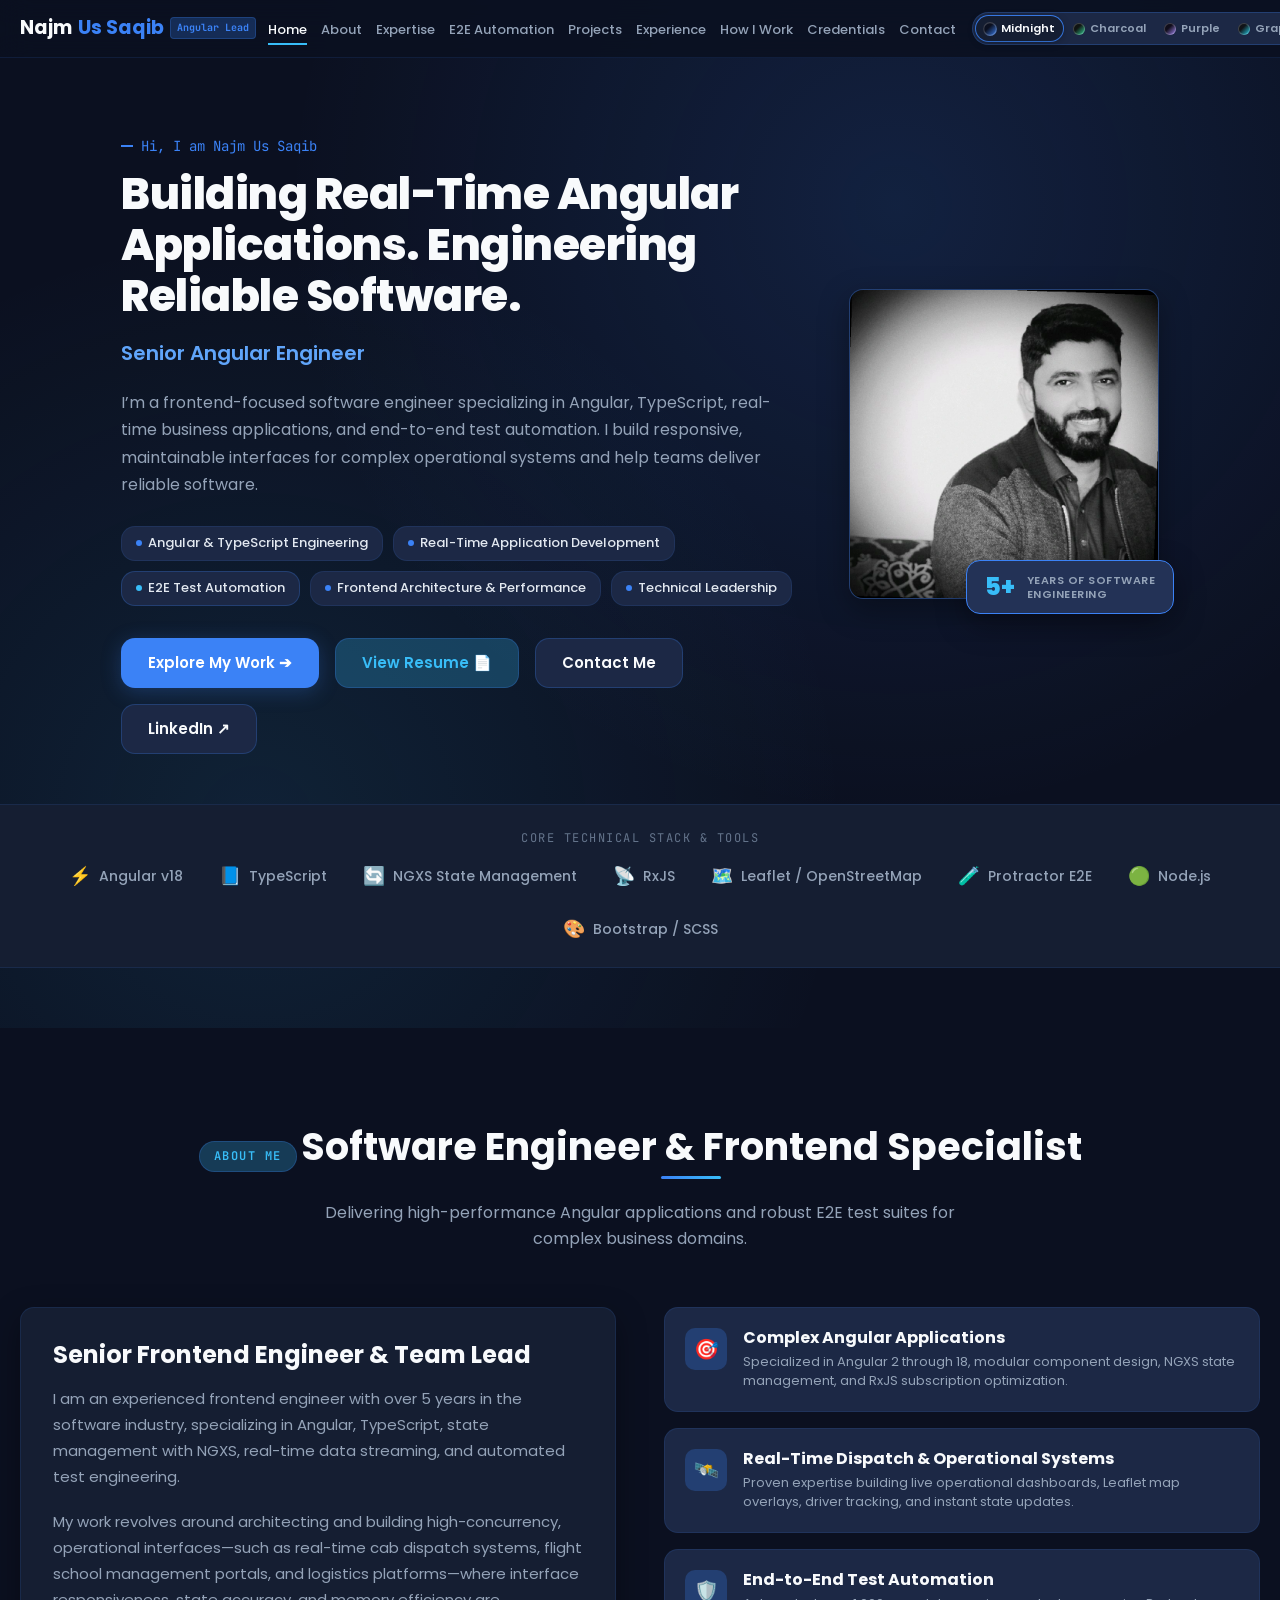
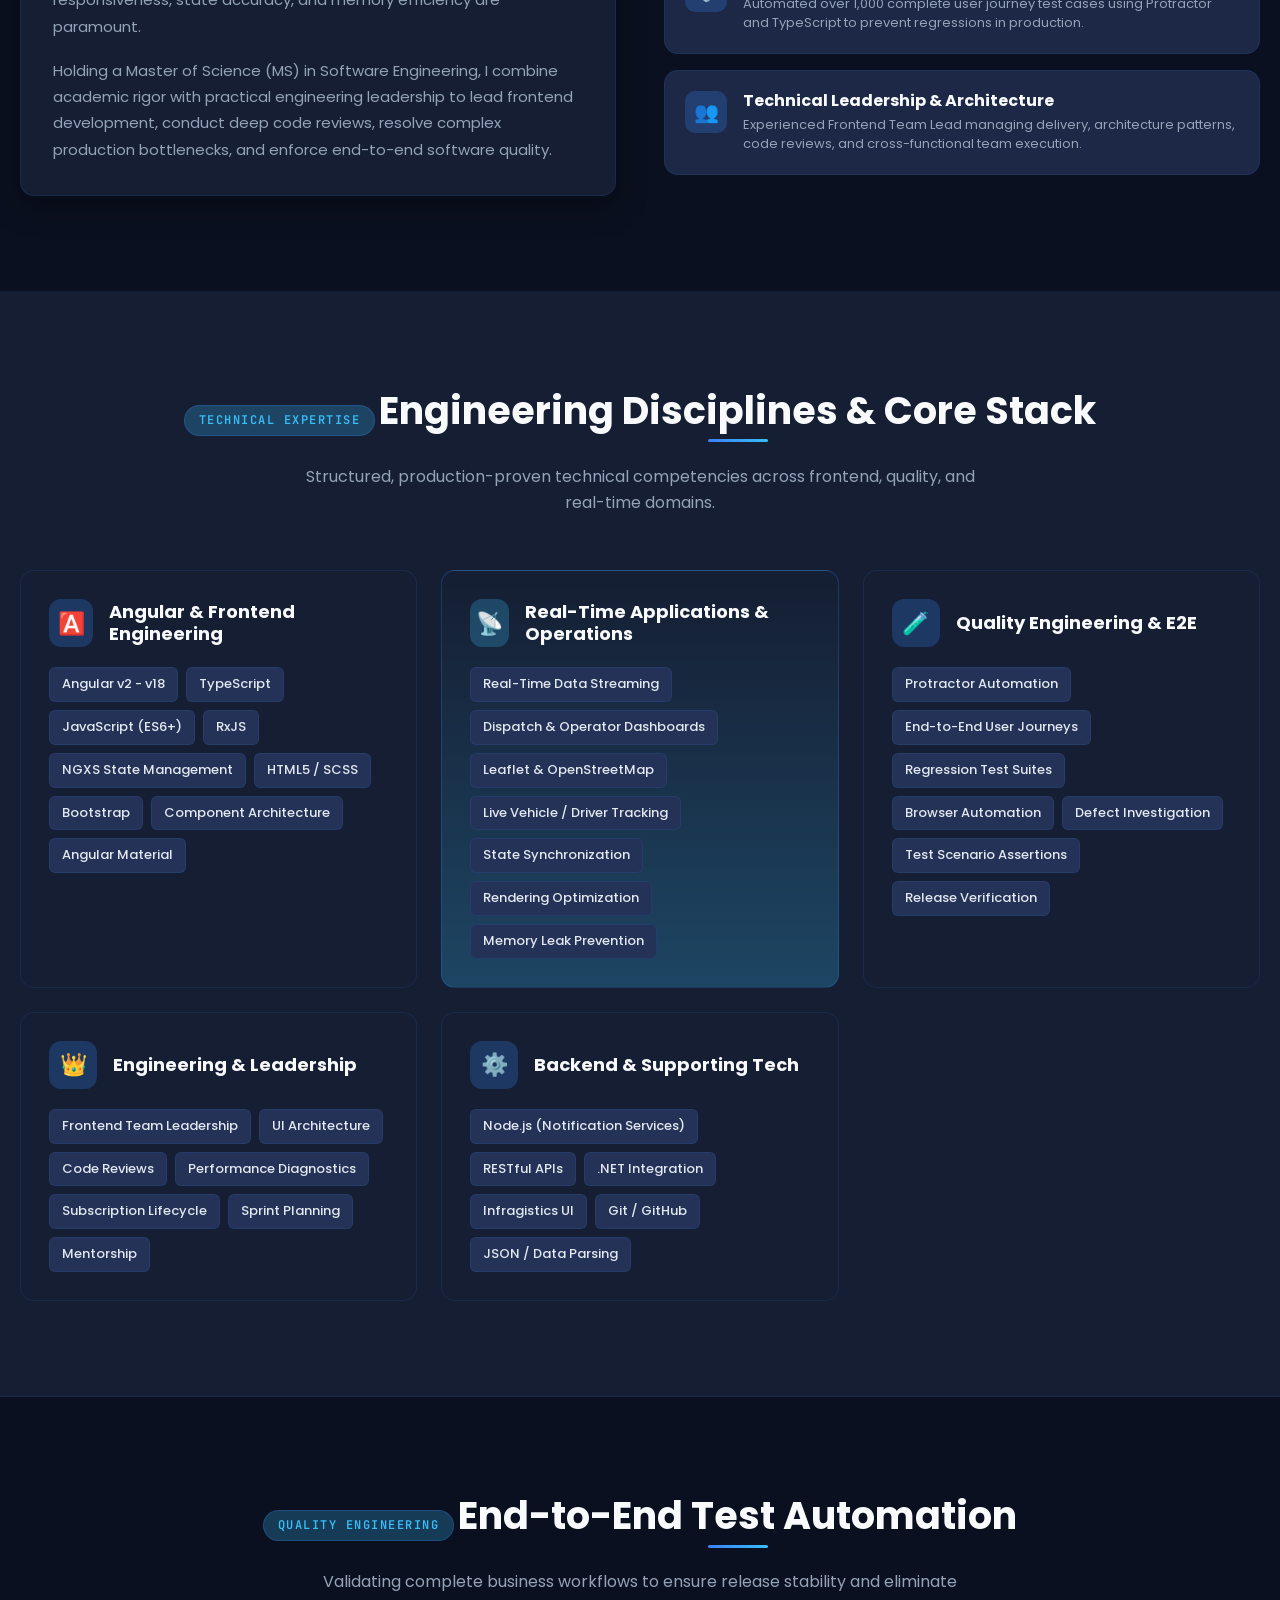
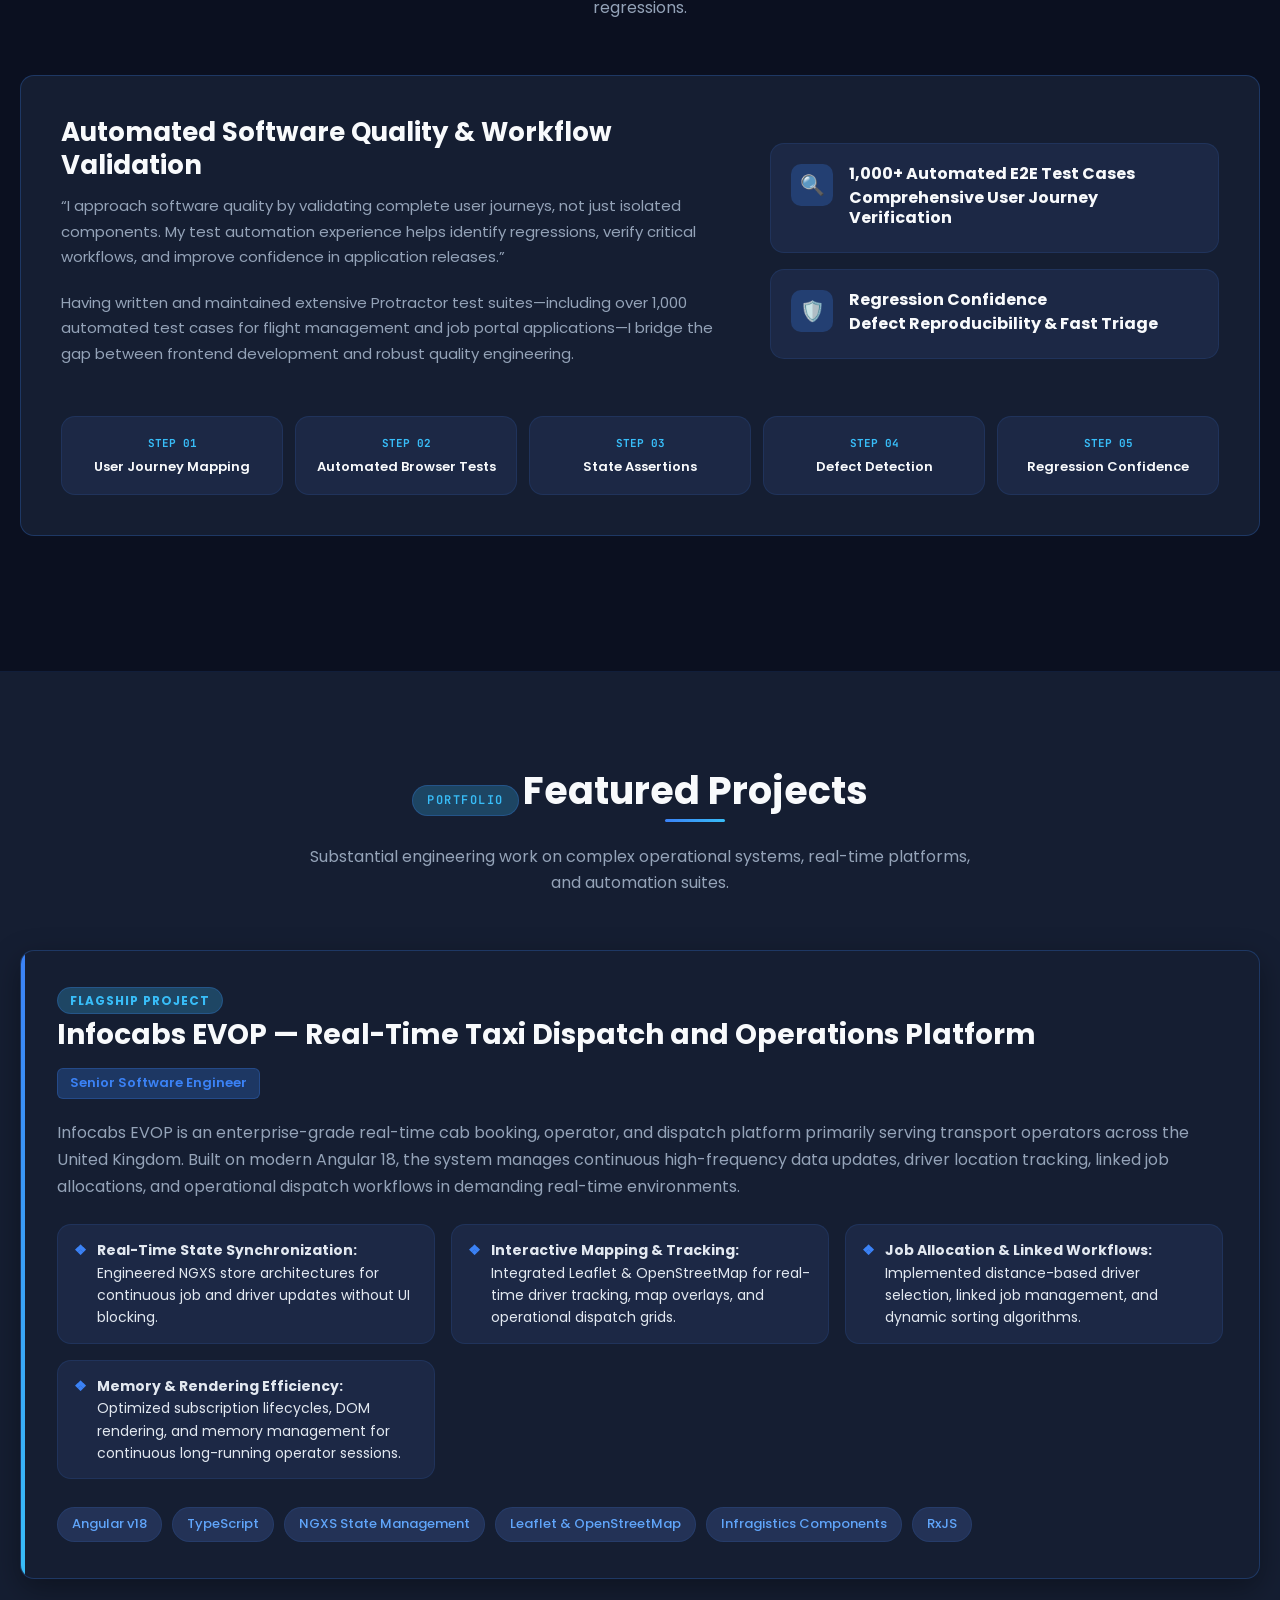
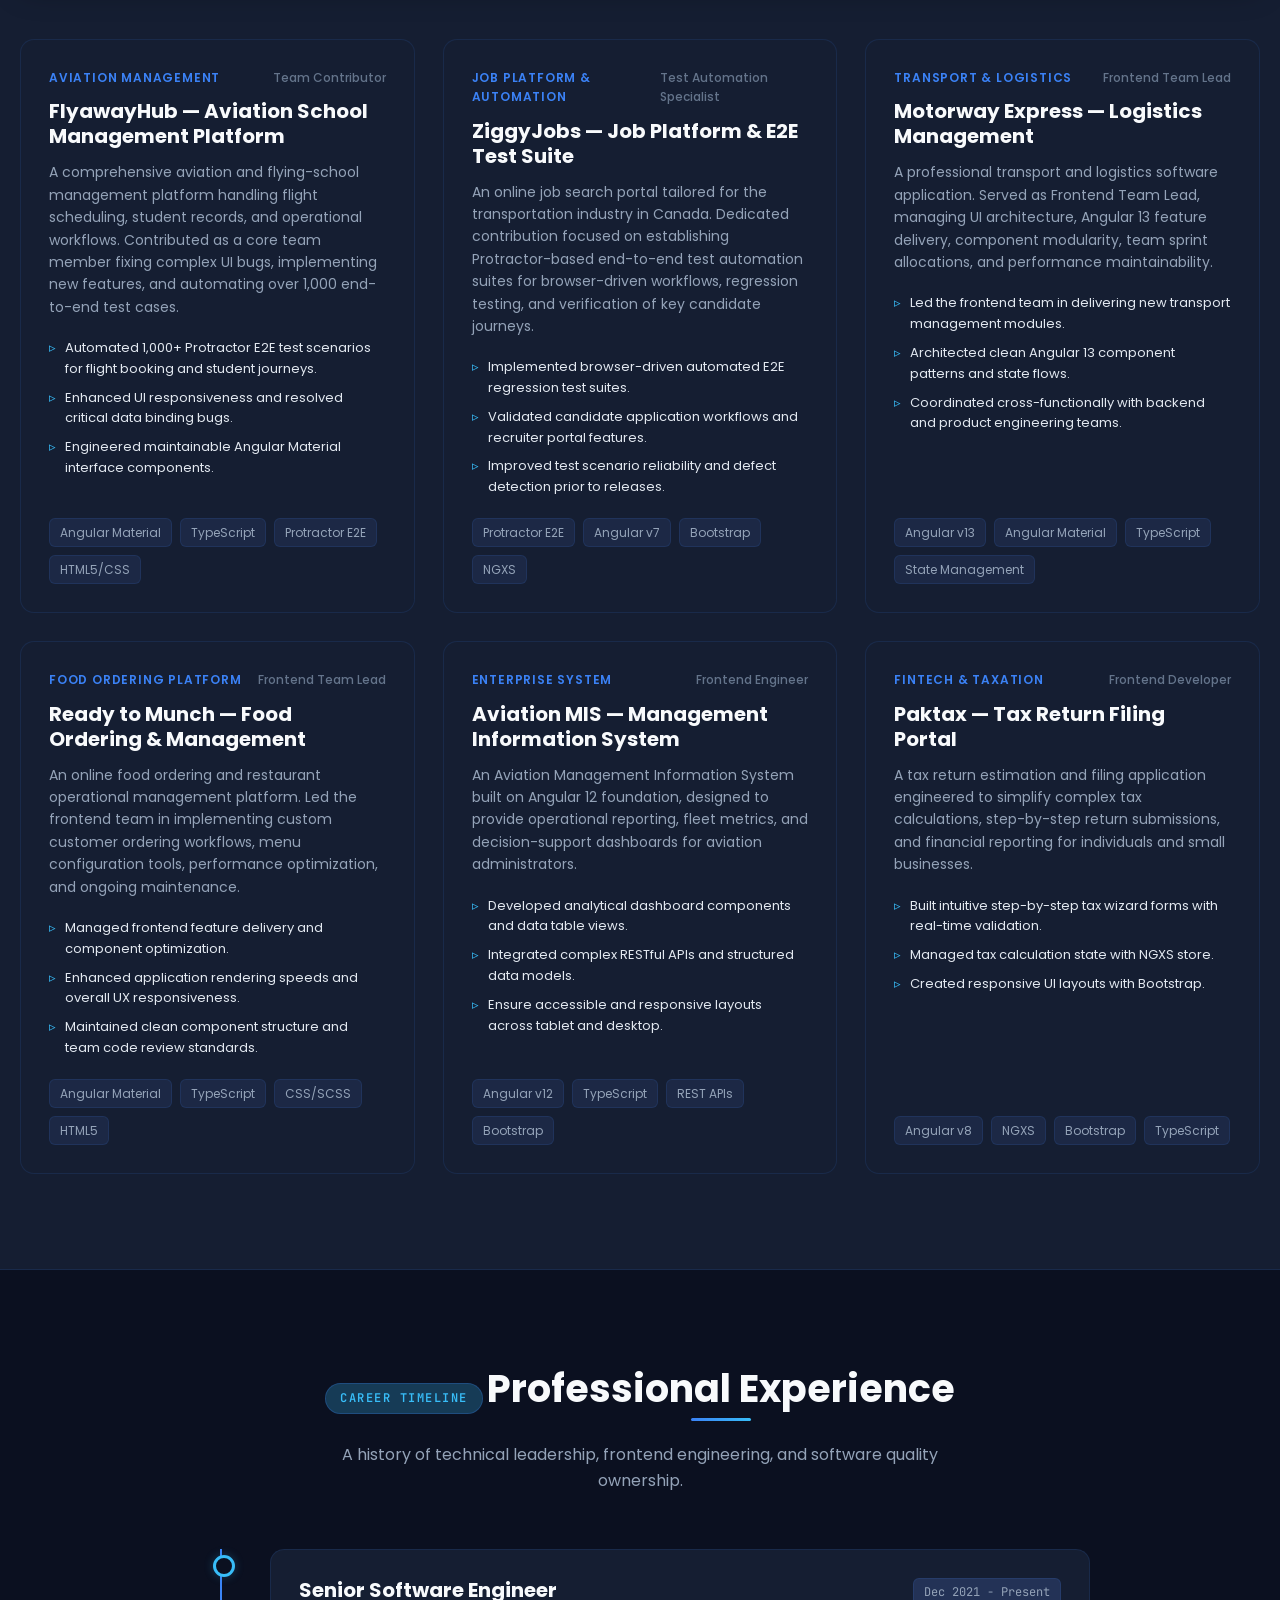
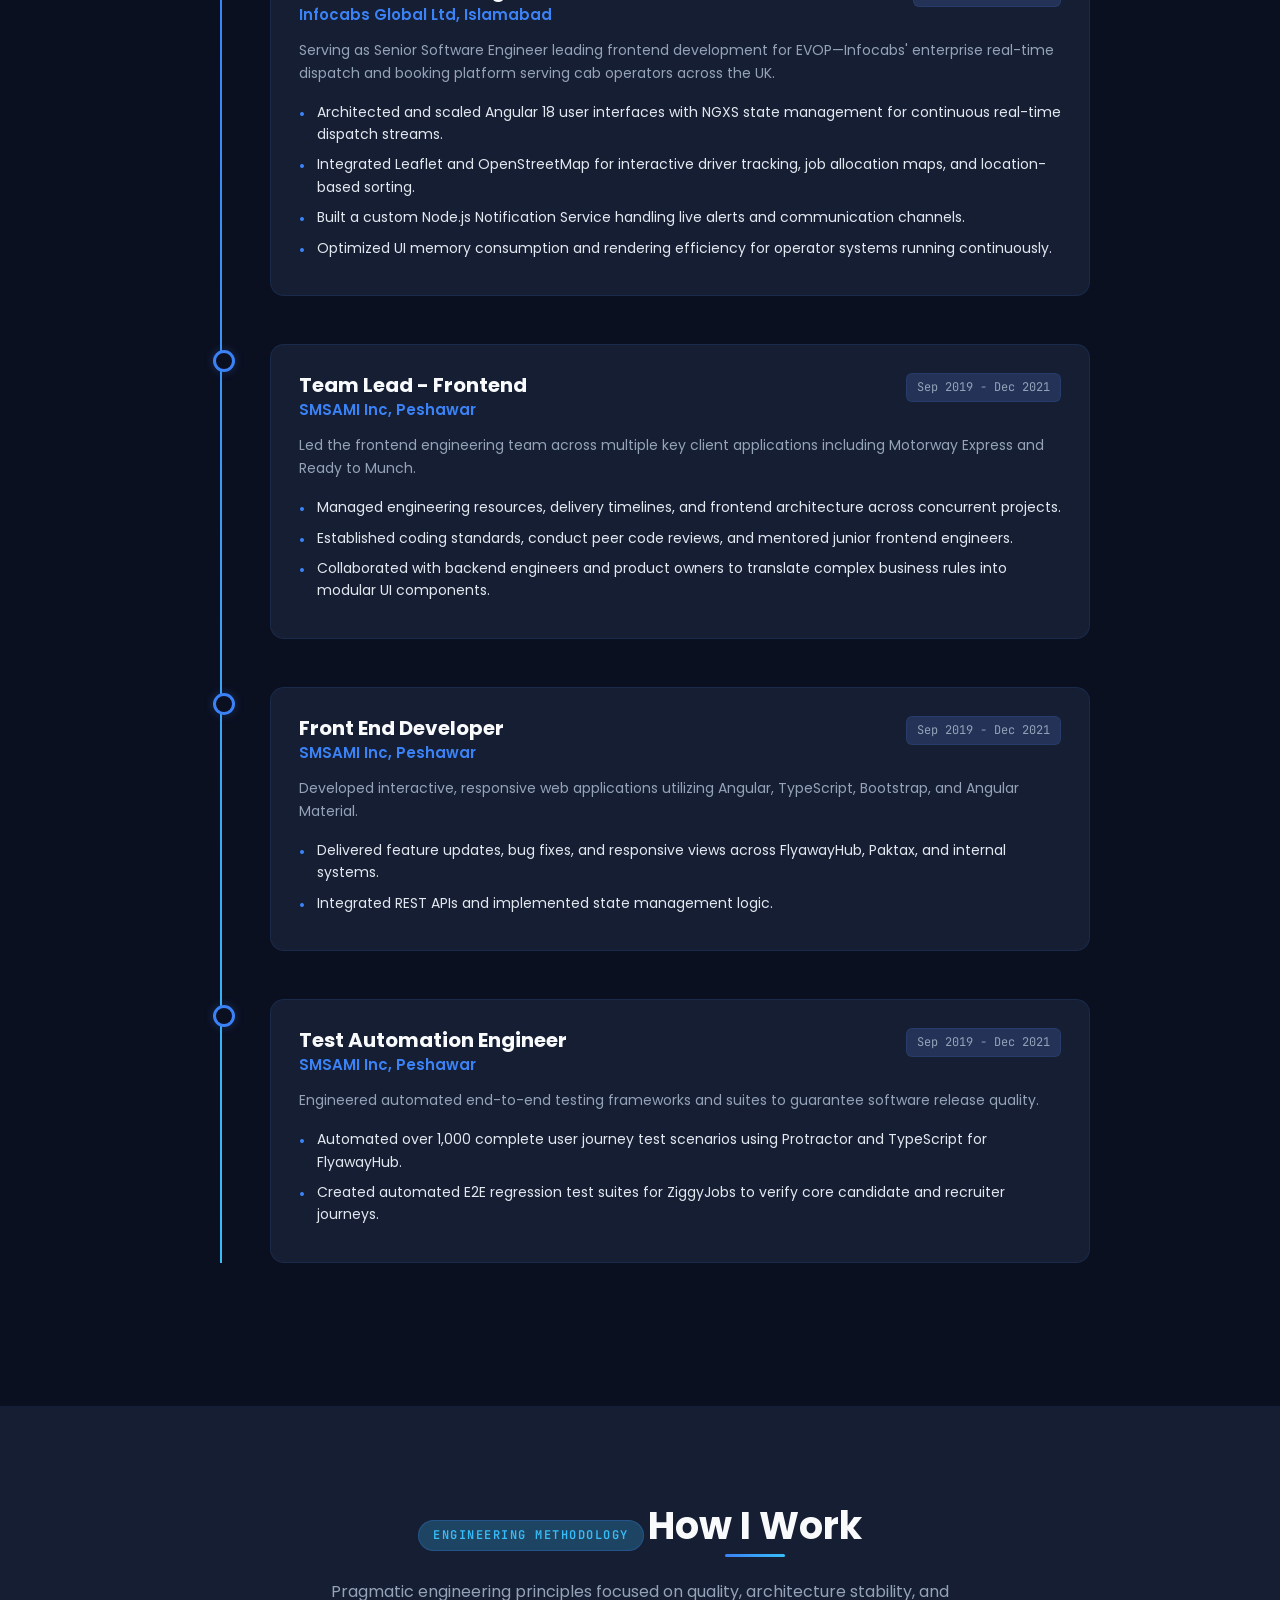
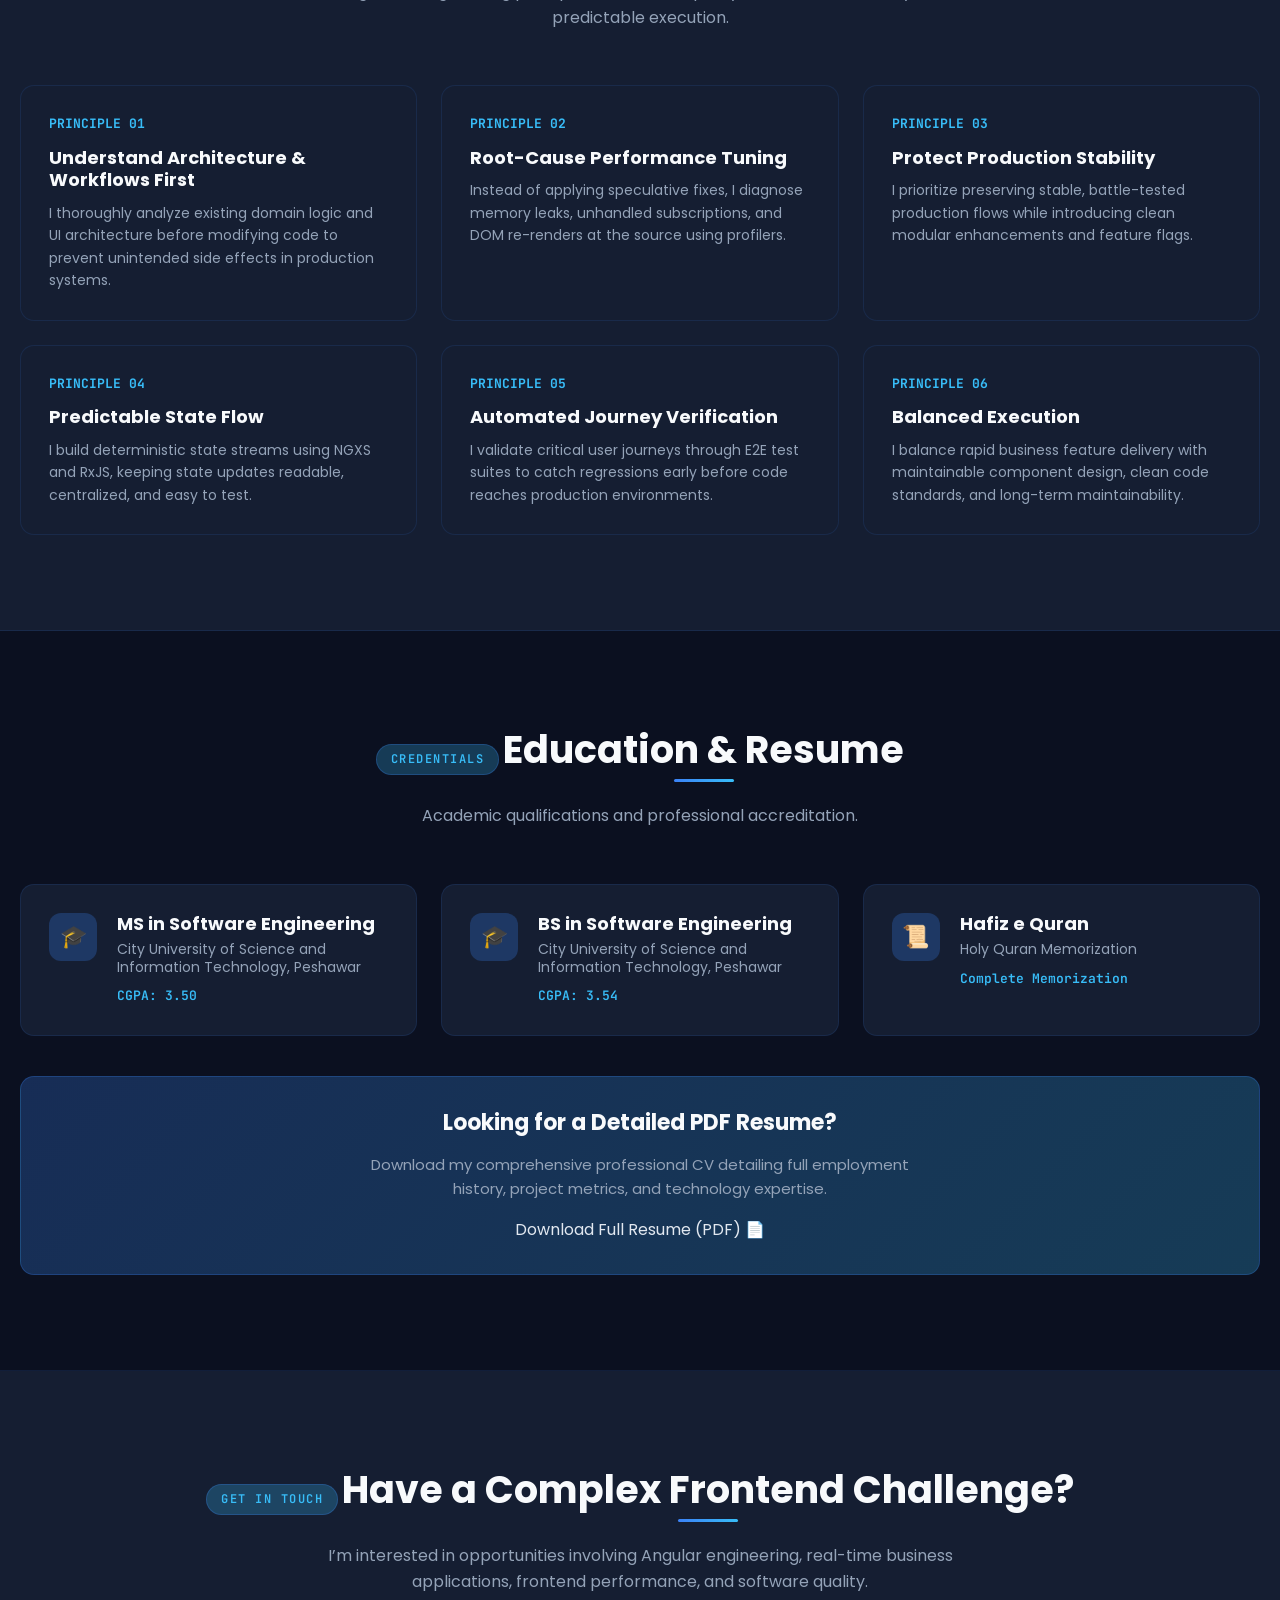
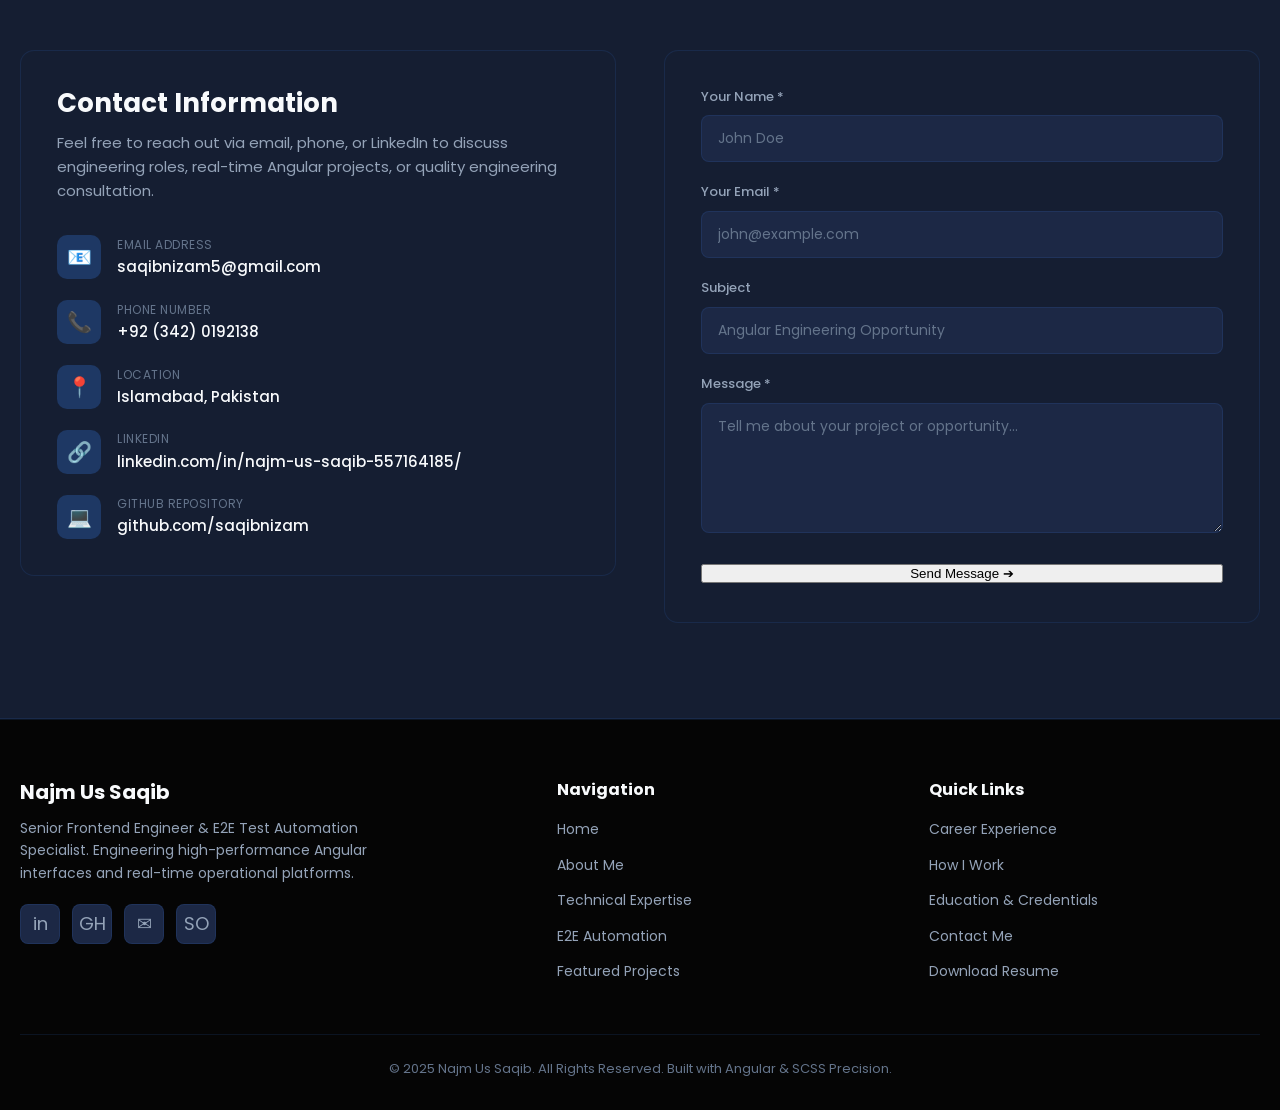
==== commit 0930e41a: "feat: complete portfolio revamp with 5 distinct themes and live theme switcher" ====
--- a/index.html
+++ b/index.html
@@ -8,6 +8,18 @@
     <meta name="keywords" content="Najm Us Saqib, Angular Developer, Frontend Engineer, TypeScript, NGXS, E2E Test Automation, Protractor, Real-Time Applications, Leaflet">
     <meta name="author" content="Najm Us Saqib">
     <link rel="canonical" href="https://saqibnizam.github.io/najm.saqib/">
+
+    <!-- Early Theme Script Initialization to prevent flash of unstyled theme -->
+    <script>
+        (function() {
+            try {
+                var savedTheme = localStorage.getItem('portfolio-theme') || 'midnight-blue';
+                document.documentElement.setAttribute('data-theme', savedTheme);
+            } catch (e) {
+                document.documentElement.setAttribute('data-theme', 'midnight-blue');
+            }
+        })();
+    </script>
 
     <!-- Google Fonts -->
     <link rel="preconnect" href="https://fonts.googleapis.com">
@@ -70,20 +82,48 @@
                     Najm <span class="logo-accent">Us Saqib</span>
                     <span class="logo-badge">Angular Lead</span>
                 </a>
+
+                <div class="nav-container" id="nav">
+                    <nav>
+                        <ul>
+                            <li><a href="#home" class="nav-link active">Home</a></li>
+                            <li><a href="#about" class="nav-link">About</a></li>
+                            <li><a href="#expertise" class="nav-link">Expertise</a></li>
+                            <li><a href="#automation" class="nav-link">E2E Automation</a></li>
+                            <li><a href="#projects" class="nav-link">Projects</a></li>
+                            <li><a href="#experience" class="nav-link">Experience</a></li>
+                            <li><a href="#approach" class="nav-link">How I Work</a></li>
+                            <li><a href="#credentials" class="nav-link">Credentials</a></li>
+                            <li><a href="#contact" class="nav-link">Contact</a></li>
+                        </ul>
+                    </nav>
+
+                    <!-- Persistent Theme Switcher Dock -->
+                    <div class="theme-switcher-dock" role="radiogroup" aria-label="Choose portfolio theme">
+                        <button class="theme-btn" data-theme-id="midnight-blue" title="Midnight Navy — Electric Blue" aria-label="Midnight Navy Electric Blue theme" role="radio">
+                            <span class="swatch swatch-midnight"></span>
+                            <span class="theme-label">Midnight</span>
+                        </button>
+                        <button class="theme-btn" data-theme-id="charcoal-emerald" title="Charcoal — Emerald Green" aria-label="Charcoal Emerald Green theme" role="radio">
+                            <span class="swatch swatch-charcoal"></span>
+                            <span class="theme-label">Charcoal</span>
+                        </button>
+                        <button class="theme-btn" data-theme-id="purple-violet" title="Deep Purple — Violet" aria-label="Deep Purple Violet theme" role="radio">
+                            <span class="swatch swatch-purple"></span>
+                            <span class="theme-label">Purple</span>
+                        </button>
+                        <button class="theme-btn" data-theme-id="graphite-cyan" title="Graphite — Cyan" aria-label="Graphite Cyan theme" role="radio">
+                            <span class="swatch swatch-graphite"></span>
+                            <span class="theme-label">Graphite</span>
+                        </button>
+                        <button class="theme-btn" data-theme-id="black-cerulean-rose" title="Jet Black — Cerulean Blue — Neon Rose" aria-label="Jet Black Cerulean Rose theme" role="radio">
+                            <span class="swatch swatch-black"></span>
+                            <span class="theme-label">Jet Black</span>
+                        </button>
+                    </div>
+                </div>
+
                 <button class="mobile-menu-btn" id="mobileMenuBtn" aria-label="Toggle navigation menu">☰</button>
-                <nav id="nav">
-                    <ul>
-                        <li><a href="#home" class="nav-link active">Home</a></li>
-                        <li><a href="#about" class="nav-link">About</a></li>
-                        <li><a href="#expertise" class="nav-link">Expertise</a></li>
-                        <li><a href="#automation" class="nav-link">E2E Automation</a></li>
-                        <li><a href="#projects" class="nav-link">Projects</a></li>
-                        <li><a href="#experience" class="nav-link">Experience</a></li>
-                        <li><a href="#approach" class="nav-link">How I Work</a></li>
-                        <li><a href="#credentials" class="nav-link">Credentials</a></li>
-                        <li><a href="#contact" class="nav-link">Contact</a></li>
-                    </ul>
-                </nav>
             </div>
         </div>
     </header>
@@ -930,6 +970,35 @@
     <!-- Interactive Scripts -->
     <script>
         document.addEventListener('DOMContentLoaded', () => {
+            // Theme Switcher Functionality
+            const themeButtons = document.querySelectorAll('.theme-btn');
+            const currentTheme = document.documentElement.getAttribute('data-theme') || 'midnight-blue';
+
+            function updateActiveThemeButton(themeId) {
+                themeButtons.forEach(btn => {
+                    if (btn.getAttribute('data-theme-id') === themeId) {
+                        btn.classList.add('active');
+                        btn.setAttribute('aria-checked', 'true');
+                    } else {
+                        btn.classList.remove('active');
+                        btn.setAttribute('aria-checked', 'false');
+                    }
+                });
+            }
+
+            updateActiveThemeButton(currentTheme);
+
+            themeButtons.forEach(btn => {
+                btn.addEventListener('click', () => {
+                    const themeId = btn.getAttribute('data-theme-id');
+                    document.documentElement.setAttribute('data-theme', themeId);
+                    try {
+                        localStorage.setItem('portfolio-theme', themeId);
+                    } catch (e) {}
+                    updateActiveThemeButton(themeId);
+                });
+            });
+
             // Mobile Menu Toggle
             const mobileMenuBtn = document.getElementById('mobileMenuBtn');
             const nav = document.getElementById('nav');
--- a/assets/css/style.css
+++ b/assets/css/style.css
@@ -1,5 +1,142 @@
 @charset "UTF-8";
-/* Color Variables & Design Tokens */
+/* Dynamic CSS Custom Property Theme Definitions */
+:root, [data-theme=midnight-blue] {
+  --bg-dark: #0B1020;
+  --bg-surface-1: #151E32;
+  --bg-surface-2: #1C2845;
+  --bg-surface-3: #233256;
+  --bg-card-hover: #1E2B47;
+  --accent-primary: #3B82F6;
+  --accent-primary-light: #60A5FA;
+  --accent-primary-glow: rgba(59, 130, 246, 0.25);
+  --accent-secondary: #38BDF8;
+  --accent-secondary-glow: rgba(56, 189, 248, 0.25);
+  --text-primary: #F8FAFC;
+  --text-secondary: #E2E8F0;
+  --text-muted: #94A3B8;
+  --text-dim: #64748B;
+  --border-subtle: rgba(59, 130, 246, 0.12);
+  --border-medium: rgba(59, 130, 246, 0.25);
+  --font-heading: 'Poppins', sans-serif;
+  --font-body: 'Poppins', sans-serif;
+  --font-mono: 'JetBrains Mono', monospace;
+  --card-radius: 14px;
+  --card-shadow: 0 10px 30px rgba(0, 0, 0, 0.35);
+  --hero-bg: radial-gradient(circle at 70% 20%, rgba(59, 130, 246, 0.15) 0%, transparent 50%),
+             radial-gradient(circle at 20% 80%, rgba(56, 189, 248, 0.1) 0%, transparent 45%),
+             #0B1020;
+  --grid-pattern: radial-gradient(rgba(59, 130, 246, 0.1) 1px, transparent 1px);
+}
+
+[data-theme=charcoal-emerald] {
+  --bg-dark: #101412;
+  --bg-surface-1: #1C2621;
+  --bg-surface-2: #24332C;
+  --bg-surface-3: #2E4037;
+  --bg-card-hover: #293B32;
+  --accent-primary: #34D399;
+  --accent-primary-light: #6EE7B7;
+  --accent-primary-glow: rgba(52, 211, 153, 0.22);
+  --accent-secondary: #10B981;
+  --accent-secondary-glow: rgba(16, 185, 129, 0.2);
+  --text-primary: #F3F4F6;
+  --text-secondary: #E5E7EB;
+  --text-muted: #9CA3AF;
+  --text-dim: #6B7280;
+  --border-subtle: rgba(52, 211, 153, 0.15);
+  --border-medium: rgba(52, 211, 153, 0.3);
+  --font-heading: 'Poppins', sans-serif;
+  --font-body: 'Poppins', sans-serif;
+  --font-mono: 'JetBrains Mono', monospace;
+  --card-radius: 4px;
+  --card-shadow: none;
+  --hero-bg: #101412;
+  --grid-pattern: none;
+}
+
+[data-theme=purple-violet] {
+  --bg-dark: #100D1A;
+  --bg-surface-1: #211833;
+  --bg-surface-2: #2C1F45;
+  --bg-surface-3: #392959;
+  --bg-card-hover: #33244F;
+  --accent-primary: #A78BFA;
+  --accent-primary-light: #C084FC;
+  --accent-primary-glow: rgba(167, 139, 250, 0.3);
+  --accent-secondary: #F472B6;
+  --accent-secondary-glow: rgba(244, 114, 182, 0.25);
+  --text-primary: #FAF5FF;
+  --text-secondary: #F3E8FF;
+  --text-muted: #B0A6C5;
+  --text-dim: #7C6F93;
+  --border-subtle: rgba(167, 139, 250, 0.18);
+  --border-medium: rgba(167, 139, 250, 0.35);
+  --font-heading: 'Poppins', sans-serif;
+  --font-body: 'Poppins', sans-serif;
+  --font-mono: 'JetBrains Mono', monospace;
+  --card-radius: 20px;
+  --card-shadow: 0 15px 35px rgba(16, 13, 26, 0.6);
+  --hero-bg: radial-gradient(circle at 65% 30%, rgba(167, 139, 250, 0.2) 0%, transparent 60%),
+             radial-gradient(circle at 25% 75%, rgba(244, 114, 182, 0.12) 0%, transparent 50%),
+             #100D1A;
+  --grid-pattern: radial-gradient(rgba(167, 139, 250, 0.15) 1.5px, transparent 1.5px);
+}
+
+[data-theme=graphite-cyan] {
+  --bg-dark: #111418;
+  --bg-surface-1: #20272E;
+  --bg-surface-2: #28323B;
+  --bg-surface-3: #323E4A;
+  --bg-card-hover: #2D3843;
+  --accent-primary: #22D3EE;
+  --accent-primary-light: #67E8F9;
+  --accent-primary-glow: rgba(34, 211, 238, 0.25);
+  --accent-secondary: #06B6D4;
+  --accent-secondary-glow: rgba(6, 182, 212, 0.25);
+  --text-primary: #F1F5F9;
+  --text-secondary: #E2E8F0;
+  --text-muted: #9CA3AF;
+  --text-dim: #64748B;
+  --border-subtle: rgba(34, 211, 238, 0.15);
+  --border-medium: rgba(34, 211, 238, 0.32);
+  --font-heading: 'JetBrains Mono', monospace;
+  --font-body: 'Poppins', sans-serif;
+  --font-mono: 'JetBrains Mono', monospace;
+  --card-radius: 6px;
+  --card-shadow: 0 4px 16px rgba(0, 0, 0, 0.4);
+  --hero-bg: linear-gradient(180deg, #111418 0%, #171C22 100%);
+  --grid-pattern: linear-gradient(to right, rgba(34, 211, 238, 0.05) 1px, transparent 1px),
+                  linear-gradient(to bottom, rgba(34, 211, 238, 0.05) 1px, transparent 1px);
+}
+
+[data-theme=black-cerulean-rose] {
+  --bg-dark: #0A0A0C;
+  --bg-surface-1: #17191F;
+  --bg-surface-2: #20232B;
+  --bg-surface-3: #2A2E38;
+  --bg-card-hover: #252933;
+  --accent-primary: #007BA7;
+  --accent-primary-light: #009BD1;
+  --accent-primary-glow: rgba(0, 123, 167, 0.3);
+  --accent-secondary: #FF2E88;
+  --accent-secondary-glow: rgba(255, 46, 136, 0.3);
+  --text-primary: #F5F5F7;
+  --text-secondary: #E4E4E7;
+  --text-muted: #9CA3AF;
+  --text-dim: #6B7280;
+  --border-subtle: rgba(255, 255, 255, 0.08);
+  --border-medium: rgba(255, 46, 136, 0.25);
+  --font-heading: 'Poppins', sans-serif;
+  --font-body: 'Poppins', sans-serif;
+  --font-mono: 'JetBrains Mono', monospace;
+  --card-radius: 16px;
+  --card-shadow: 0 12px 36px rgba(0, 0, 0, 0.6);
+  --hero-bg: radial-gradient(circle at 75% 25%, rgba(0, 123, 167, 0.18) 0%, transparent 50%),
+             radial-gradient(circle at 20% 75%, rgba(255, 46, 136, 0.12) 0%, transparent 45%),
+             #0A0A0C;
+  --grid-pattern: none;
+}
+
 /* Reset & Base Styles */
 * {
   margin: 0;
@@ -9,17 +146,18 @@
 
 html {
   scroll-behavior: smooth;
-  scroll-padding-top: 80px;
+  scroll-padding-top: 90px;
 }
 
 body {
-  background-color: #0A0A0A;
-  color: #F3F4F6;
-  font-family: "Poppins", system-ui, -apple-system, sans-serif;
+  background-color: var(--bg-dark);
+  color: var(--text-secondary);
+  font-family: var(--font-body);
   line-height: 1.6;
   overflow-x: hidden;
   -webkit-font-smoothing: antialiased;
   -moz-osx-font-smoothing: grayscale;
+  transition: background-color 0.35s ease, color 0.35s ease;
 }
 
 /* Accessibility Focus States */
@@ -27,60 +165,62 @@
 button:focus-visible,
 input:focus-visible,
 textarea:focus-visible {
-  outline: 2px solid #007BA7;
+  outline: 2px solid var(--accent-primary);
   outline-offset: 3px;
 }
 
 a {
   text-decoration: none;
-  color: #F3F4F6;
+  color: var(--text-secondary);
   transition: color 0.25s ease, border-color 0.25s ease, transform 0.25s ease;
 }
 
 a:hover {
-  color: #007BA7;
+  color: var(--accent-primary);
 }
 
 /* Typography Helpers */
 h1, h2, h3, h4, h5, h6 {
-  color: #FFFFFF;
+  color: var(--text-primary);
+  font-family: var(--font-heading);
   font-weight: 700;
   line-height: 1.25;
 }
 
-.text-gradient-cerulean {
-  background: linear-gradient(135deg, #FFFFFF 30%, #007BA7 100%);
+.text-gradient-primary {
+  background: linear-gradient(135deg, var(--text-primary) 30%, var(--accent-primary) 100%);
   -webkit-background-clip: text;
   -webkit-text-fill-color: transparent;
 }
 
-.text-rose {
-  color: #FF2E88;
-}
-
-.text-cerulean {
-  color: #007BA7;
+.text-rose, .text-secondary-accent {
+  color: var(--accent-secondary);
+}
+
+.text-primary-accent {
+  color: var(--accent-primary);
 }
 
 .text-muted {
-  color: #9CA3AF;
+  color: var(--text-muted);
 }
 
 /* Layout Container */
 .container {
-  max-width: 1200px;
+  max-width: 1280px;
   margin: 0 auto;
-  padding: 0 24px;
+  padding: 0 20px;
 }
 
 .section {
-  padding: 100px 0;
+  padding: 95px 0;
   position: relative;
-  border-bottom: 1px solid rgba(255, 255, 255, 0.08);
+  border-bottom: 1px solid var(--border-subtle);
+  transition: background-color 0.35s ease, border-color 0.35s ease;
 }
 
 .section-darker {
-  background-color: #121212;
+  background-color: var(--bg-surface-1);
 }
 
 .section-title {
@@ -89,14 +229,15 @@
 }
 .section-title .category-badge {
   display: inline-block;
-  font-size: 13px;
+  font-size: 12px;
+  font-family: var(--font-mono);
   font-weight: 600;
   letter-spacing: 1.5px;
   text-transform: uppercase;
-  color: #FF2E88;
-  background: rgba(255, 46, 136, 0.08);
-  border: 1px solid rgba(255, 46, 136, 0.2);
-  padding: 6px 14px;
+  color: var(--accent-secondary);
+  background: var(--accent-secondary-glow);
+  border: 1px solid var(--border-medium);
+  padding: 5px 14px;
   border-radius: 20px;
   margin-bottom: 12px;
 }
@@ -115,11 +256,11 @@
   transform: translateX(-50%);
   width: 60px;
   height: 3px;
-  background: linear-gradient(90deg, #007BA7, #FF2E88);
+  background: linear-gradient(90deg, var(--accent-primary), var(--accent-secondary));
   border-radius: 2px;
 }
 .section-title p {
-  color: #9CA3AF;
+  color: var(--text-muted);
   font-size: 16px;
   max-width: 680px;
   margin: 16px auto 0;
@@ -127,20 +268,20 @@
 
 /* Header & Navigation */
 header {
-  background-color: rgba(10, 10, 10, 0.85);
-  backdrop-filter: blur(12px);
-  -webkit-backdrop-filter: blur(12px);
+  background-color: rgba(11, 16, 32, 0.88);
+  backdrop-filter: blur(14px);
+  -webkit-backdrop-filter: blur(14px);
   position: fixed;
   top: 0;
   left: 0;
   width: 100%;
   z-index: 1000;
-  border-bottom: 1px solid rgba(255, 255, 255, 0.08);
-  transition: padding 0.3s ease, background-color 0.3s ease;
-  padding: 18px 0;
+  border-bottom: 1px solid var(--border-subtle);
+  transition: padding 0.3s ease, background-color 0.35s ease, border-color 0.35s ease;
+  padding: 12px 0;
 }
 header.scrolled {
-  padding: 12px 0;
+  padding: 8px 0;
   box-shadow: 0 10px 30px rgba(0, 0, 0, 0.5);
 }
 
@@ -148,44 +289,53 @@
   display: flex;
   justify-content: space-between;
   align-items: center;
+  gap: 12px;
 }
 
 .logo {
-  font-size: 22px;
+  font-size: 19px;
   font-weight: 700;
-  color: #FFFFFF;
-  display: flex;
-  align-items: center;
-  gap: 8px;
+  color: var(--text-primary);
+  display: flex;
+  align-items: center;
+  gap: 6px;
+  white-space: nowrap;
 }
 .logo .logo-accent {
-  color: #007BA7;
+  color: var(--accent-primary);
 }
 .logo .logo-badge {
-  font-size: 11px;
-  font-family: "JetBrains Mono", monospace;
-  background: rgba(0, 123, 167, 0.15);
-  color: #007BA7;
-  padding: 2px 8px;
+  font-size: 10px;
+  font-family: var(--font-mono);
+  background: var(--accent-primary-glow);
+  color: var(--accent-primary);
+  padding: 2px 6px;
   border-radius: 4px;
-  border: 1px solid rgba(0, 123, 167, 0.3);
+  border: 1px solid var(--border-medium);
+}
+
+.nav-container {
+  display: flex;
+  align-items: center;
+  gap: 16px;
 }
 
 nav ul {
   display: flex;
   list-style: none;
-  gap: 28px;
+  gap: 14px;
   align-items: center;
 }
 nav ul li a {
-  font-size: 14px;
+  font-size: 13px;
   font-weight: 500;
-  color: #9CA3AF;
-  padding: 6px 0;
+  color: var(--text-muted);
+  padding: 4px 0;
   position: relative;
+  white-space: nowrap;
 }
 nav ul li a:hover, nav ul li a.active {
-  color: #FFFFFF;
+  color: var(--text-primary);
 }
 nav ul li a::after {
   content: "";
@@ -194,22 +344,95 @@
   left: 0;
   width: 0;
   height: 2px;
-  background: #007BA7;
+  background: var(--accent-primary);
   transition: width 0.25s ease;
 }
 nav ul li a:hover::after, nav ul li a.active::after {
   width: 100%;
 }
 nav ul li a.active::after {
-  background: #FF2E88;
+  background: var(--accent-secondary);
+}
+
+/* Theme Switcher Dock */
+.theme-switcher-dock {
+  display: flex;
+  align-items: center;
+  background: var(--bg-surface-2);
+  border: 1px solid var(--border-medium);
+  border-radius: 30px;
+  padding: 3px;
+  gap: 2px;
+  position: relative;
+  flex-shrink: 0;
+}
+
+.theme-btn {
+  display: flex;
+  align-items: center;
+  gap: 5px;
+  background: transparent;
+  border: none;
+  padding: 4px 8px;
+  border-radius: 20px;
+  cursor: pointer;
+  transition: all 0.25s cubic-bezier(0.16, 1, 0.3, 1);
+  color: var(--text-muted);
+  font-size: 11px;
+  font-weight: 600;
+  font-family: var(--font-body);
+}
+.theme-btn .swatch {
+  width: 12px;
+  height: 12px;
+  border-radius: 50%;
+  display: inline-block;
+  box-shadow: inset 0 0 0 1px rgba(255, 255, 255, 0.2);
+  flex-shrink: 0;
+}
+.theme-btn .theme-label {
+  display: inline;
+  white-space: nowrap;
+}
+.theme-btn:hover {
+  color: var(--text-primary);
+  background: rgba(255, 255, 255, 0.05);
+}
+.theme-btn.active {
+  background: var(--bg-surface-1);
+  color: var(--text-primary);
+  box-shadow: 0 2px 8px rgba(0, 0, 0, 0.3), 0 0 0 1px var(--accent-primary);
+}
+.theme-btn.active .swatch {
+  transform: scale(1.15);
+}
+
+.swatch-midnight {
+  background: linear-gradient(135deg, #0B1020 40%, #3B82F6 100%);
+}
+
+.swatch-charcoal {
+  background: linear-gradient(135deg, #101412 40%, #34D399 100%);
+}
+
+.swatch-purple {
+  background: linear-gradient(135deg, #100D1A 40%, #A78BFA 100%);
+}
+
+.swatch-graphite {
+  background: linear-gradient(135deg, #111418 40%, #22D3EE 100%);
+}
+
+.swatch-black {
+  background: linear-gradient(135deg, #0A0A0C 30%, #007BA7 70%, #FF2E88 100%);
 }
 
 .mobile-menu-btn {
   display: none;
   cursor: pointer;
   background: transparent;
-  border: 1px solid rgba(255, 255, 255, 0.08);
-  color: #FFFFFF;
+  border: 1px solid var(--border-subtle);
+  color: var(--text-primary);
   font-size: 20px;
   width: 40px;
   height: 40px;
@@ -221,13 +444,14 @@
 /* Hero Section */
 .hero {
   min-height: 100vh;
-  padding-top: 130px;
+  padding-top: 135px;
   padding-bottom: 60px;
-  background: radial-gradient(circle at 70% 20%, rgba(0, 123, 167, 0.12) 0%, transparent 50%), radial-gradient(circle at 20% 80%, rgba(255, 46, 136, 0.08) 0%, transparent 40%), #0A0A0A;
+  background: var(--hero-bg);
   display: flex;
   flex-direction: column;
   justify-content: center;
   position: relative;
+  transition: background 0.35s ease;
 }
 
 .hero-wrapper {
@@ -243,9 +467,9 @@
   max-width: 680px;
 }
 .hero-text-content .hero-greeting {
-  font-family: "JetBrains Mono", monospace;
+  font-family: var(--font-mono);
   font-size: 14px;
-  color: #007BA7;
+  color: var(--accent-primary);
   margin-bottom: 12px;
   display: flex;
   align-items: center;
@@ -256,7 +480,7 @@
   display: inline-block;
   width: 12px;
   height: 2px;
-  background: #007BA7;
+  background: var(--accent-primary);
 }
 .hero-text-content h1 {
   font-size: 44px;
@@ -267,7 +491,7 @@
 }
 .hero-text-content .hero-headline {
   font-size: 20px;
-  color: #009BD1;
+  color: var(--accent-primary-light);
   font-weight: 600;
   margin-bottom: 20px;
   min-height: 32px;
@@ -276,7 +500,7 @@
 }
 .hero-text-content .hero-description {
   font-size: 16px;
-  color: #9CA3AF;
+  color: var(--text-muted);
   line-height: 1.7;
   margin-bottom: 28px;
 }
@@ -288,13 +512,13 @@
   margin-bottom: 32px;
 }
 .hero-badges .badge-item {
-  background: #171717;
-  border: 1px solid rgba(255, 255, 255, 0.08);
-  color: #F3F4F6;
+  background: var(--bg-surface-2);
+  border: 1px solid var(--border-subtle);
+  color: var(--text-secondary);
   font-size: 13px;
   font-weight: 500;
   padding: 6px 14px;
-  border-radius: 20px;
+  border-radius: var(--card-radius);
   display: inline-flex;
   align-items: center;
   gap: 6px;
@@ -304,22 +528,22 @@
   width: 6px;
   height: 6px;
   border-radius: 50%;
-  background-color: #007BA7;
+  background-color: var(--accent-primary);
 }
 .hero-badges .badge-item:hover {
-  border-color: #007BA7;
-  background: rgba(0, 123, 167, 0.1);
+  border-color: var(--accent-primary);
+  background: var(--accent-primary-glow);
   transform: translateY(-2px);
 }
 .hero-badges .badge-item.badge-highlight {
-  border-color: rgba(255, 46, 136, 0.3);
+  border-color: var(--border-medium);
 }
 .hero-badges .badge-item.badge-highlight .badge-dot {
-  background-color: #FF2E88;
+  background-color: var(--accent-secondary);
 }
 .hero-badges .badge-item.badge-highlight:hover {
-  background: rgba(255, 46, 136, 0.1);
-  border-color: #FF2E88;
+  background: var(--accent-secondary-glow);
+  border-color: var(--accent-secondary);
 }
 
 .hero-actions {
@@ -333,7 +557,7 @@
   justify-content: center;
   gap: 8px;
   padding: 12px 26px;
-  border-radius: 8px;
+  border-radius: var(--card-radius);
   font-size: 15px;
   font-weight: 600;
   cursor: pointer;
@@ -341,37 +565,35 @@
   border: 1px solid transparent;
 }
 .hero-actions .btn.btn-primary {
-  background: #007BA7;
+  background: var(--accent-primary);
   color: #FFFFFF;
-  box-shadow: 0 4px 20px rgba(0, 123, 167, 0.25);
+  box-shadow: 0 4px 20px var(--accent-primary-glow);
 }
 .hero-actions .btn.btn-primary:hover {
-  background: #009BD1;
+  background: var(--accent-primary-light);
   transform: translateY(-2px);
-  box-shadow: 0 6px 24px rgba(0, 123, 167, 0.4);
 }
 .hero-actions .btn.btn-secondary {
-  background: #171717;
+  background: var(--bg-surface-2);
+  color: var(--text-primary);
+  border-color: var(--border-medium);
+}
+.hero-actions .btn.btn-secondary:hover {
+  background: var(--bg-surface-3);
+  border-color: var(--accent-primary);
+  color: var(--accent-primary);
+  transform: translateY(-2px);
+}
+.hero-actions .btn.btn-rose {
+  background: var(--accent-secondary-glow);
+  color: var(--accent-secondary);
+  border-color: var(--border-medium);
+}
+.hero-actions .btn.btn-rose:hover {
+  background: var(--accent-secondary);
   color: #FFFFFF;
-  border-color: rgba(255, 255, 255, 0.15);
-}
-.hero-actions .btn.btn-secondary:hover {
-  background: #1E1E1E;
-  border-color: #007BA7;
-  color: #007BA7;
+  border-color: var(--accent-secondary);
   transform: translateY(-2px);
-}
-.hero-actions .btn.btn-rose {
-  background: rgba(255, 46, 136, 0.12);
-  color: #FF2E88;
-  border-color: rgba(255, 46, 136, 0.3);
-}
-.hero-actions .btn.btn-rose:hover {
-  background: #FF2E88;
-  color: #FFFFFF;
-  border-color: #FF2E88;
-  transform: translateY(-2px);
-  box-shadow: 0 6px 20px rgba(255, 46, 136, 0.25);
 }
 
 .hero-avatar-wrapper {
@@ -379,14 +601,14 @@
   position: relative;
 }
 .hero-avatar-wrapper .avatar-frame {
-  width: 320px;
-  height: 320px;
-  border-radius: 20px;
+  width: 310px;
+  height: 310px;
+  border-radius: var(--card-radius);
   overflow: hidden;
   position: relative;
-  border: 1px solid rgba(0, 123, 167, 0.3);
-  box-shadow: 0 20px 40px rgba(0, 0, 0, 0.6), 0 0 30px rgba(0, 123, 167, 0.25);
-  background: #171717;
+  border: 1px solid var(--border-medium);
+  box-shadow: var(--card-shadow);
+  background: var(--bg-surface-2);
 }
 .hero-avatar-wrapper .avatar-frame img {
   width: 100%;
@@ -404,11 +626,11 @@
   position: absolute;
   bottom: -15px;
   right: -15px;
-  background: #1E1E1E;
-  border: 1px solid #007BA7;
+  background: var(--bg-surface-3);
+  border: 1px solid var(--accent-primary);
   padding: 12px 18px;
-  border-radius: 12px;
-  box-shadow: 0 10px 25px rgba(0, 0, 0, 0.5);
+  border-radius: var(--card-radius);
+  box-shadow: var(--card-shadow);
   display: flex;
   align-items: center;
   gap: 12px;
@@ -416,12 +638,12 @@
 .hero-avatar-wrapper .avatar-experience-badge .stat-number {
   font-size: 24px;
   font-weight: 800;
-  color: #FF2E88;
+  color: var(--accent-secondary);
   line-height: 1;
 }
 .hero-avatar-wrapper .avatar-experience-badge .stat-label {
   font-size: 11px;
-  color: #9CA3AF;
+  color: var(--text-muted);
   line-height: 1.3;
   text-transform: uppercase;
   letter-spacing: 0.5px;
@@ -430,19 +652,19 @@
 
 /* Technology Strip */
 .tech-strip {
-  background: #121212;
-  border-top: 1px solid rgba(255, 255, 255, 0.08);
-  border-bottom: 1px solid rgba(255, 255, 255, 0.08);
+  background: var(--bg-surface-1);
+  border-top: 1px solid var(--border-subtle);
+  border-bottom: 1px solid var(--border-subtle);
   padding: 24px 0;
 }
 .tech-strip .strip-label {
   font-size: 12px;
   text-transform: uppercase;
   letter-spacing: 1.5px;
-  color: #6B7280;
+  color: var(--text-dim);
   margin-bottom: 14px;
   text-align: center;
-  font-family: "JetBrains Mono", monospace;
+  font-family: var(--font-mono);
 }
 .tech-strip .strip-grid {
   display: flex;
@@ -455,13 +677,13 @@
   display: flex;
   align-items: center;
   gap: 8px;
-  color: #9CA3AF;
+  color: var(--text-muted);
   font-size: 14px;
   font-weight: 500;
   transition: color 0.25s ease, transform 0.25s ease;
 }
 .tech-strip .strip-grid .tech-pill:hover {
-  color: #007BA7;
+  color: var(--accent-primary);
   transform: translateY(-2px);
 }
 .tech-strip .strip-grid .tech-pill .tech-icon {
@@ -477,19 +699,19 @@
 }
 
 .about-summary-card {
-  background: #121212;
-  border: 1px solid rgba(255, 255, 255, 0.08);
-  border-radius: 16px;
+  background: var(--bg-surface-1);
+  border: 1px solid var(--border-subtle);
+  border-radius: var(--card-radius);
   padding: 32px;
-  box-shadow: 0 10px 30px rgba(0, 0, 0, 0.3);
+  box-shadow: var(--card-shadow);
 }
 .about-summary-card h3 {
   font-size: 24px;
   margin-bottom: 16px;
-  color: #FFFFFF;
+  color: var(--text-primary);
 }
 .about-summary-card p {
-  color: #9CA3AF;
+  color: var(--text-muted);
   font-size: 15px;
   line-height: 1.75;
   margin-bottom: 18px;
@@ -504,9 +726,9 @@
   gap: 16px;
 }
 .about-highlights .highlight-card {
-  background: #171717;
-  border: 1px solid rgba(255, 255, 255, 0.08);
-  border-radius: 12px;
+  background: var(--bg-surface-2);
+  border: 1px solid var(--border-subtle);
+  border-radius: var(--card-radius);
   padding: 20px;
   display: flex;
   gap: 16px;
@@ -514,15 +736,15 @@
   transition: border-color 0.25s ease, transform 0.25s ease;
 }
 .about-highlights .highlight-card:hover {
-  border-color: rgba(0, 123, 167, 0.4);
+  border-color: var(--border-medium);
   transform: translateY(-2px);
 }
 .about-highlights .highlight-card .highlight-icon {
   width: 42px;
   height: 42px;
   border-radius: 10px;
-  background: rgba(0, 123, 167, 0.12);
-  color: #007BA7;
+  background: var(--accent-primary-glow);
+  color: var(--accent-primary);
   display: flex;
   align-items: center;
   justify-content: center;
@@ -535,7 +757,7 @@
 }
 .about-highlights .highlight-card .highlight-info p {
   font-size: 13px;
-  color: #9CA3AF;
+  color: var(--text-muted);
   line-height: 1.5;
 }
 
@@ -547,26 +769,26 @@
 }
 
 .expertise-card {
-  background: #121212;
-  border: 1px solid rgba(255, 255, 255, 0.08);
-  border-radius: 16px;
+  background: var(--bg-surface-1);
+  border: 1px solid var(--border-subtle);
+  border-radius: var(--card-radius);
   padding: 28px;
   transition: all 0.3s ease;
   display: flex;
   flex-direction: column;
 }
 .expertise-card:hover {
-  border-color: rgba(0, 123, 167, 0.4);
+  border-color: var(--border-medium);
   transform: translateY(-4px);
-  box-shadow: 0 12px 32px rgba(0, 0, 0, 0.4);
+  box-shadow: var(--card-shadow);
 }
 .expertise-card.featured-discipline {
-  border-color: rgba(255, 46, 136, 0.3);
-  background: linear-gradient(180deg, #121212 0%, rgba(255, 46, 136, 0.03) 100%);
+  border-color: var(--border-medium);
+  background: linear-gradient(180deg, var(--bg-surface-1) 0%, var(--accent-secondary-glow) 100%);
 }
 .expertise-card.featured-discipline .expertise-header .expertise-icon {
-  background: rgba(255, 46, 136, 0.12);
-  color: #FF2E88;
+  background: var(--accent-secondary-glow);
+  color: var(--accent-secondary);
 }
 .expertise-card .expertise-header {
   display: flex;
@@ -578,8 +800,8 @@
   width: 48px;
   height: 48px;
   border-radius: 12px;
-  background: rgba(0, 123, 167, 0.12);
-  color: #007BA7;
+  background: var(--accent-primary-glow);
+  color: var(--accent-primary);
   display: flex;
   align-items: center;
   justify-content: center;
@@ -597,23 +819,23 @@
 .expertise-card .expertise-tags .tag {
   font-size: 13px;
   font-weight: 500;
-  background: #1E1E1E;
-  color: #F3F4F6;
+  background: var(--bg-surface-3);
+  color: var(--text-secondary);
   padding: 6px 12px;
   border-radius: 6px;
-  border: 1px solid rgba(255, 255, 255, 0.08);
+  border: 1px solid var(--border-subtle);
   transition: all 0.2s ease;
 }
 .expertise-card .expertise-tags .tag:hover {
-  border-color: #007BA7;
-  color: #007BA7;
+  border-color: var(--accent-primary);
+  color: var(--accent-primary);
 }
 
 /* Quality Engineering & E2E Automation Section */
 .automation-showcase {
-  background: #121212;
-  border: 1px solid rgba(0, 123, 167, 0.25);
-  border-radius: 20px;
+  background: var(--bg-surface-1);
+  border: 1px solid var(--border-medium);
+  border-radius: var(--card-radius);
   padding: 40px;
   margin-bottom: 40px;
 }
@@ -628,7 +850,7 @@
   margin-bottom: 12px;
 }
 .automation-showcase .automation-banner .banner-text p {
-  color: #9CA3AF;
+  color: var(--text-muted);
   font-size: 15px;
   line-height: 1.7;
   margin-bottom: 20px;
@@ -643,22 +865,22 @@
   margin-top: 30px;
 }
 .workflow-steps .step-card {
-  background: #171717;
-  border: 1px solid rgba(255, 255, 255, 0.08);
-  border-radius: 12px;
+  background: var(--bg-surface-2);
+  border: 1px solid var(--border-subtle);
+  border-radius: var(--card-radius);
   padding: 18px 14px;
   text-align: center;
   position: relative;
   transition: transform 0.25s ease, border-color 0.25s ease;
 }
 .workflow-steps .step-card:hover {
-  border-color: #007BA7;
+  border-color: var(--accent-primary);
   transform: translateY(-3px);
 }
 .workflow-steps .step-card .step-number {
-  font-family: "JetBrains Mono", monospace;
+  font-family: var(--font-mono);
   font-size: 11px;
-  color: #FF2E88;
+  color: var(--accent-secondary);
   font-weight: 700;
   margin-bottom: 6px;
   text-transform: uppercase;
@@ -666,7 +888,7 @@
 .workflow-steps .step-card .step-title {
   font-size: 13px;
   font-weight: 600;
-  color: #FFFFFF;
+  color: var(--text-primary);
   line-height: 1.3;
 }
 
@@ -679,13 +901,13 @@
 }
 
 .flagship-card {
-  background: #121212;
-  border: 1px solid rgba(0, 123, 167, 0.35);
-  border-radius: 20px;
+  background: var(--bg-surface-1);
+  border: 1px solid var(--border-medium);
+  border-radius: var(--card-radius);
   padding: 36px;
   position: relative;
   overflow: hidden;
-  box-shadow: 0 15px 40px rgba(0, 0, 0, 0.4);
+  box-shadow: var(--card-shadow);
 }
 .flagship-card::before {
   content: "";
@@ -694,7 +916,7 @@
   left: 0;
   width: 4px;
   height: 100%;
-  background: linear-gradient(180deg, #007BA7, #FF2E88);
+  background: linear-gradient(180deg, var(--accent-primary), var(--accent-secondary));
 }
 .flagship-card .flagship-header {
   display: flex;
@@ -709,28 +931,28 @@
   font-weight: 700;
   letter-spacing: 1px;
   text-transform: uppercase;
-  color: #FF2E88;
-  background: rgba(255, 46, 136, 0.1);
-  border: 1px solid rgba(255, 46, 136, 0.3);
+  color: var(--accent-secondary);
+  background: var(--accent-secondary-glow);
+  border: 1px solid var(--border-medium);
   padding: 4px 12px;
   border-radius: 20px;
 }
 .flagship-card .flagship-header h3 {
   font-size: 28px;
-  color: #FFFFFF;
+  color: var(--text-primary);
   margin-top: 4px;
 }
 .flagship-card .flagship-header .project-role-badge {
   font-size: 13px;
-  color: #007BA7;
-  background: rgba(0, 123, 167, 0.12);
+  color: var(--accent-primary);
+  background: var(--accent-primary-glow);
   padding: 4px 12px;
   border-radius: 6px;
-  border: 1px solid rgba(0, 123, 167, 0.3);
+  border: 1px solid var(--border-medium);
   font-weight: 600;
 }
 .flagship-card .flagship-desc {
-  color: #9CA3AF;
+  color: var(--text-muted);
   font-size: 16px;
   line-height: 1.7;
   margin-bottom: 24px;
@@ -742,18 +964,18 @@
   margin-bottom: 28px;
 }
 .flagship-card .flagship-features .feature-point {
-  background: #171717;
-  border: 1px solid rgba(255, 255, 255, 0.08);
-  border-radius: 10px;
+  background: var(--bg-surface-2);
+  border: 1px solid var(--border-subtle);
+  border-radius: var(--card-radius);
   padding: 14px 16px;
   display: flex;
   align-items: flex-start;
   gap: 10px;
   font-size: 14px;
-  color: #F3F4F6;
+  color: var(--text-secondary);
 }
 .flagship-card .flagship-features .feature-point .bullet {
-  color: #007BA7;
+  color: var(--accent-primary);
   font-weight: bold;
 }
 .flagship-card .flagship-tech {
@@ -762,13 +984,13 @@
   gap: 10px;
 }
 .flagship-card .flagship-tech .tech-badge {
-  background: #1E1E1E;
-  color: #009BD1;
+  background: var(--bg-surface-3);
+  color: var(--accent-primary-light);
   font-size: 13px;
   font-weight: 500;
   padding: 6px 14px;
   border-radius: 20px;
-  border: 1px solid rgba(0, 123, 167, 0.2);
+  border: 1px solid var(--border-subtle);
 }
 
 /* Secondary Project Cards Grid */
@@ -779,9 +1001,9 @@
 }
 
 .project-card {
-  background: #121212;
-  border: 1px solid rgba(255, 255, 255, 0.08);
-  border-radius: 16px;
+  background: var(--bg-surface-1);
+  border: 1px solid var(--border-subtle);
+  border-radius: var(--card-radius);
   padding: 28px;
   display: flex;
   flex-direction: column;
@@ -789,9 +1011,9 @@
   transition: all 0.3s ease;
 }
 .project-card:hover {
-  border-color: rgba(0, 123, 167, 0.4);
+  border-color: var(--border-medium);
   transform: translateY(-5px);
-  box-shadow: 0 12px 30px rgba(0, 0, 0, 0.4);
+  box-shadow: var(--card-shadow);
 }
 .project-card .card-meta {
   display: flex;
@@ -804,11 +1026,11 @@
   font-weight: 600;
   text-transform: uppercase;
   letter-spacing: 0.8px;
-  color: #007BA7;
+  color: var(--accent-primary);
 }
 .project-card .card-meta .card-role {
   font-size: 12px;
-  color: #6B7280;
+  color: var(--text-dim);
   font-weight: 500;
 }
 .project-card h3 {
@@ -816,7 +1038,7 @@
   margin-bottom: 12px;
 }
 .project-card p {
-  color: #9CA3AF;
+  color: var(--text-muted);
   font-size: 14px;
   line-height: 1.6;
   margin-bottom: 20px;
@@ -828,7 +1050,7 @@
 }
 .project-card .card-highlights li {
   font-size: 13px;
-  color: #F3F4F6;
+  color: var(--text-secondary);
   margin-bottom: 8px;
   position: relative;
   padding-left: 16px;
@@ -837,7 +1059,7 @@
   content: "▹";
   position: absolute;
   left: 0;
-  color: #FF2E88;
+  color: var(--accent-secondary);
 }
 .project-card .card-tech {
   display: flex;
@@ -846,11 +1068,11 @@
 }
 .project-card .card-tech .tech-tag {
   font-size: 12px;
-  background: #171717;
-  color: #9CA3AF;
+  background: var(--bg-surface-2);
+  color: var(--text-muted);
   padding: 4px 10px;
   border-radius: 6px;
-  border: 1px solid rgba(255, 255, 255, 0.08);
+  border: 1px solid var(--border-subtle);
 }
 
 /* Experience Section */
@@ -866,7 +1088,7 @@
   left: 30px;
   width: 2px;
   height: 100%;
-  background: linear-gradient(180deg, #007BA7 0%, #FF2E88 100%);
+  background: linear-gradient(180deg, var(--accent-primary) 0%, var(--accent-secondary) 100%);
 }
 
 .timeline-item {
@@ -882,24 +1104,24 @@
   width: 16px;
   height: 16px;
   border-radius: 50%;
-  background: #0A0A0A;
-  border: 3px solid #007BA7;
-  box-shadow: 0 0 10px rgba(0, 123, 167, 0.25);
+  background: var(--bg-dark);
+  border: 3px solid var(--accent-primary);
+  box-shadow: 0 0 10px var(--accent-primary-glow);
   z-index: 2;
 }
 .timeline-item.timeline-highlight::before {
-  border-color: #FF2E88;
-  box-shadow: 0 0 10px rgba(255, 46, 136, 0.25);
+  border-color: var(--accent-secondary);
+  box-shadow: 0 0 10px var(--accent-secondary-glow);
 }
 .timeline-item .timeline-card {
-  background: #121212;
-  border: 1px solid rgba(255, 255, 255, 0.08);
-  border-radius: 16px;
+  background: var(--bg-surface-1);
+  border: 1px solid var(--border-subtle);
+  border-radius: var(--card-radius);
   padding: 28px;
   transition: border-color 0.25s ease, transform 0.25s ease;
 }
 .timeline-item .timeline-card:hover {
-  border-color: rgba(0, 123, 167, 0.4);
+  border-color: var(--border-medium);
   transform: translateY(-2px);
 }
 .timeline-item .timeline-card .timeline-header {
@@ -912,24 +1134,24 @@
 }
 .timeline-item .timeline-card .timeline-header h3 {
   font-size: 20px;
-  color: #FFFFFF;
+  color: var(--text-primary);
 }
 .timeline-item .timeline-card .timeline-header .company-name {
   font-size: 15px;
-  color: #007BA7;
+  color: var(--accent-primary);
   font-weight: 600;
 }
 .timeline-item .timeline-card .timeline-header .timeline-date {
-  font-family: "JetBrains Mono", monospace;
+  font-family: var(--font-mono);
   font-size: 12px;
-  color: #9CA3AF;
-  background: #1E1E1E;
+  color: var(--text-muted);
+  background: var(--bg-surface-3);
   padding: 4px 10px;
   border-radius: 6px;
-  border: 1px solid rgba(255, 255, 255, 0.08);
+  border: 1px solid var(--border-subtle);
 }
 .timeline-item .timeline-card p {
-  color: #9CA3AF;
+  color: var(--text-muted);
   font-size: 14px;
   line-height: 1.65;
   margin-bottom: 16px;
@@ -939,7 +1161,7 @@
 }
 .timeline-item .timeline-card ul li {
   font-size: 14px;
-  color: #F3F4F6;
+  color: var(--text-secondary);
   margin-bottom: 8px;
   position: relative;
   padding-left: 18px;
@@ -948,7 +1170,7 @@
   content: "•";
   position: absolute;
   left: 0;
-  color: #007BA7;
+  color: var(--accent-primary);
   font-size: 16px;
 }
 
@@ -960,21 +1182,21 @@
 }
 
 .approach-card {
-  background: #121212;
-  border: 1px solid rgba(255, 255, 255, 0.08);
-  border-radius: 16px;
+  background: var(--bg-surface-1);
+  border: 1px solid var(--border-subtle);
+  border-radius: var(--card-radius);
   padding: 28px;
   transition: all 0.25s ease;
 }
 .approach-card:hover {
-  border-color: #007BA7;
+  border-color: var(--accent-primary);
   transform: translateY(-3px);
 }
 .approach-card .approach-number {
-  font-family: "JetBrains Mono", monospace;
+  font-family: var(--font-mono);
   font-size: 13px;
   font-weight: 700;
-  color: #FF2E88;
+  color: var(--accent-secondary);
   margin-bottom: 12px;
 }
 .approach-card h3 {
@@ -982,7 +1204,7 @@
   margin-bottom: 10px;
 }
 .approach-card p {
-  color: #9CA3AF;
+  color: var(--text-muted);
   font-size: 14px;
   line-height: 1.6;
 }
@@ -996,9 +1218,9 @@
 }
 
 .education-card {
-  background: #121212;
-  border: 1px solid rgba(255, 255, 255, 0.08);
-  border-radius: 16px;
+  background: var(--bg-surface-1);
+  border: 1px solid var(--border-subtle);
+  border-radius: var(--card-radius);
   padding: 28px;
   display: flex;
   gap: 20px;
@@ -1008,8 +1230,8 @@
   width: 48px;
   height: 48px;
   border-radius: 12px;
-  background: rgba(0, 123, 167, 0.12);
-  color: #007BA7;
+  background: var(--accent-primary-glow);
+  color: var(--accent-primary);
   display: flex;
   align-items: center;
   justify-content: center;
@@ -1022,21 +1244,21 @@
 }
 .education-card .edu-details h4 {
   font-size: 14px;
-  color: #9CA3AF;
+  color: var(--text-muted);
   font-weight: 400;
   margin-bottom: 10px;
 }
 .education-card .edu-details .edu-score {
-  font-family: "JetBrains Mono", monospace;
+  font-family: var(--font-mono);
   font-size: 13px;
-  color: #FF2E88;
+  color: var(--accent-secondary);
   font-weight: 600;
 }
 
 .resume-download-banner {
-  background: linear-gradient(135deg, rgba(0, 123, 167, 0.15) 0%, rgba(255, 46, 136, 0.08) 100%);
-  border: 1px solid rgba(0, 123, 167, 0.3);
-  border-radius: 16px;
+  background: linear-gradient(135deg, var(--accent-primary-glow) 0%, var(--accent-secondary-glow) 100%);
+  border: 1px solid var(--border-medium);
+  border-radius: var(--card-radius);
   padding: 32px;
   text-align: center;
   display: flex;
@@ -1048,7 +1270,7 @@
   font-size: 22px;
 }
 .resume-download-banner p {
-  color: #9CA3AF;
+  color: var(--text-muted);
   font-size: 15px;
   max-width: 550px;
 }
@@ -1062,9 +1284,9 @@
 }
 
 .contact-info-card {
-  background: #121212;
-  border: 1px solid rgba(255, 255, 255, 0.08);
-  border-radius: 20px;
+  background: var(--bg-surface-1);
+  border: 1px solid var(--border-subtle);
+  border-radius: var(--card-radius);
   padding: 36px;
 }
 .contact-info-card h3 {
@@ -1072,7 +1294,7 @@
   margin-bottom: 12px;
 }
 .contact-info-card p.contact-lead {
-  color: #9CA3AF;
+  color: var(--text-muted);
   font-size: 15px;
   line-height: 1.6;
   margin-bottom: 32px;
@@ -1091,8 +1313,8 @@
   width: 44px;
   height: 44px;
   border-radius: 10px;
-  background: rgba(0, 123, 167, 0.12);
-  color: #007BA7;
+  background: var(--accent-primary-glow);
+  color: var(--accent-primary);
   display: flex;
   align-items: center;
   justify-content: center;
@@ -1101,23 +1323,23 @@
 .contact-info-card .contact-methods .method-item .method-text span {
   display: block;
   font-size: 12px;
-  color: #6B7280;
+  color: var(--text-dim);
   text-transform: uppercase;
   letter-spacing: 0.5px;
 }
 .contact-info-card .contact-methods .method-item .method-text a, .contact-info-card .contact-methods .method-item .method-text strong {
   font-size: 15px;
-  color: #FFFFFF;
+  color: var(--text-primary);
   font-weight: 500;
 }
 .contact-info-card .contact-methods .method-item .method-text a:hover {
-  color: #007BA7;
+  color: var(--accent-primary);
 }
 
 .contact-form-card {
-  background: #121212;
-  border: 1px solid rgba(255, 255, 255, 0.08);
-  border-radius: 20px;
+  background: var(--bg-surface-1);
+  border: 1px solid var(--border-subtle);
+  border-radius: var(--card-radius);
   padding: 36px;
 }
 .contact-form-card .form-group {
@@ -1127,27 +1349,27 @@
   display: block;
   font-size: 13px;
   font-weight: 500;
-  color: #9CA3AF;
+  color: var(--text-muted);
   margin-bottom: 8px;
 }
 .contact-form-card .form-group .form-control {
   width: 100%;
   padding: 12px 16px;
-  background: #171717;
-  border: 1px solid rgba(255, 255, 255, 0.08);
+  background: var(--bg-surface-2);
+  border: 1px solid var(--border-subtle);
   border-radius: 8px;
-  color: #FFFFFF;
-  font-family: "Poppins", system-ui, -apple-system, sans-serif;
+  color: var(--text-primary);
+  font-family: var(--font-body);
   font-size: 14px;
   transition: border-color 0.25s ease, box-shadow 0.25s ease;
 }
 .contact-form-card .form-group .form-control:focus {
   outline: none;
-  border-color: #007BA7;
-  box-shadow: 0 0 0 3px rgba(0, 123, 167, 0.25);
+  border-color: var(--accent-primary);
+  box-shadow: 0 0 0 3px var(--accent-primary-glow);
 }
 .contact-form-card .form-group .form-control::placeholder {
-  color: #6B7280;
+  color: var(--text-dim);
 }
 .contact-form-card .form-group textarea.form-control {
   min-height: 130px;
@@ -1165,13 +1387,13 @@
 }
 .contact-form-card .form-status.error {
   display: block;
-  color: #FF2E88;
+  color: var(--accent-secondary);
 }
 
 /* Footer */
 footer {
   background-color: #050505;
-  border-top: 1px solid rgba(255, 255, 255, 0.08);
+  border-top: 1px solid var(--border-subtle);
   padding: 60px 0 30px;
 }
 footer .footer-content {
@@ -1185,7 +1407,7 @@
   margin-bottom: 12px;
 }
 footer .footer-brand p {
-  color: #9CA3AF;
+  color: var(--text-muted);
   font-size: 14px;
   line-height: 1.6;
   margin-bottom: 20px;
@@ -1194,7 +1416,7 @@
 footer .footer-links h4 {
   font-size: 16px;
   margin-bottom: 16px;
-  color: #FFFFFF;
+  color: var(--text-primary);
 }
 footer .footer-links ul {
   list-style: none;
@@ -1204,10 +1426,10 @@
 }
 footer .footer-links ul li a {
   font-size: 14px;
-  color: #9CA3AF;
+  color: var(--text-muted);
 }
 footer .footer-links ul li a:hover {
-  color: #007BA7;
+  color: var(--accent-primary);
 }
 footer .social-links {
   display: flex;
@@ -1217,26 +1439,26 @@
   width: 40px;
   height: 40px;
   border-radius: 8px;
-  background: #171717;
-  border: 1px solid rgba(255, 255, 255, 0.08);
+  background: var(--bg-surface-2);
+  border: 1px solid var(--border-subtle);
   display: flex;
   align-items: center;
   justify-content: center;
-  color: #9CA3AF;
+  color: var(--text-muted);
   font-size: 18px;
   transition: all 0.25s ease;
 }
 footer .social-links .social-icon-btn:hover {
-  background: #007BA7;
+  background: var(--accent-primary);
   color: #FFFFFF;
-  border-color: #007BA7;
+  border-color: var(--accent-primary);
   transform: translateY(-2px);
 }
 footer .footer-bottom {
   text-align: center;
   padding-top: 24px;
-  border-top: 1px solid rgba(255, 255, 255, 0.08);
-  color: #6B7280;
+  border-top: 1px solid var(--border-subtle);
+  color: var(--text-dim);
   font-size: 13px;
 }
 
@@ -1250,21 +1472,119 @@
   width: 46px;
   height: 46px;
   border-radius: 12px;
-  background: #1E1E1E;
-  border: 1px solid #007BA7;
-  color: #007BA7;
+  background: var(--bg-surface-3);
+  border: 1px solid var(--accent-primary);
+  color: var(--accent-primary);
   font-size: 20px;
   cursor: pointer;
   box-shadow: 0 8px 24px rgba(0, 0, 0, 0.4);
   transition: all 0.25s ease;
 }
 #backToTop:hover {
-  background: #007BA7;
+  background: var(--accent-primary);
   color: #FFFFFF;
   transform: translateY(-3px);
 }
 
+/* SPECIFIC THEME LAYOUT & DESIGN LANGUAGE VARIATIONS */
+/* 1. Charcoal Emerald: Minimal Architectural Language */
+[data-theme=charcoal-emerald] .section-title h2::after {
+  height: 1px;
+  width: 100px;
+}
+[data-theme=charcoal-emerald] .project-card, [data-theme=charcoal-emerald] .flagship-card, [data-theme=charcoal-emerald] .expertise-card, [data-theme=charcoal-emerald] .about-summary-card, [data-theme=charcoal-emerald] .timeline-card {
+  border-radius: 2px;
+  border-width: 1px;
+  box-shadow: none;
+}
+[data-theme=charcoal-emerald] .btn {
+  border-radius: 2px !important;
+  font-weight: 500;
+  letter-spacing: 0.5px;
+}
+[data-theme=charcoal-emerald] .badge-item {
+  border-radius: 2px;
+}
+
+/* 2. Purple Violet: Luminous Creative Language */
+[data-theme=purple-violet] .hero {
+  position: relative;
+}
+[data-theme=purple-violet] .hero::after {
+  content: "";
+  position: absolute;
+  top: 20%;
+  right: 10%;
+  width: 300px;
+  height: 300px;
+  background: radial-gradient(circle, rgba(167, 139, 250, 0.25) 0%, transparent 70%);
+  pointer-events: none;
+  filter: blur(40px);
+}
+[data-theme=purple-violet] .project-card, [data-theme=purple-violet] .flagship-card, [data-theme=purple-violet] .expertise-card {
+  backdrop-filter: blur(10px);
+  border: 1px solid rgba(167, 139, 250, 0.25);
+}
+[data-theme=purple-violet] .btn-primary {
+  background: linear-gradient(135deg, #A78BFA 0%, #8B5CF6 100%) !important;
+}
+
+/* 3. Graphite Cyan: Precise Technical Language */
+[data-theme=graphite-cyan] h1, [data-theme=graphite-cyan] h2, [data-theme=graphite-cyan] h3, [data-theme=graphite-cyan] .logo, [data-theme=graphite-cyan] .category-badge, [data-theme=graphite-cyan] .nav-link {
+  letter-spacing: -0.2px;
+}
+[data-theme=graphite-cyan] .project-card, [data-theme=graphite-cyan] .flagship-card, [data-theme=graphite-cyan] .expertise-card, [data-theme=graphite-cyan] .about-summary-card, [data-theme=graphite-cyan] .timeline-card {
+  border-radius: 4px;
+  border: 1px solid rgba(34, 211, 238, 0.2);
+  position: relative;
+}
+[data-theme=graphite-cyan] .project-card::after, [data-theme=graphite-cyan] .flagship-card::after, [data-theme=graphite-cyan] .expertise-card::after, [data-theme=graphite-cyan] .about-summary-card::after, [data-theme=graphite-cyan] .timeline-card::after {
+  content: "";
+  position: absolute;
+  top: 0;
+  right: 0;
+  width: 8px;
+  height: 8px;
+  border-top: 2px solid var(--accent-primary);
+  border-right: 2px solid var(--accent-primary);
+}
+[data-theme=graphite-cyan] .tag, [data-theme=graphite-cyan] .tech-pill, [data-theme=graphite-cyan] .tech-badge, [data-theme=graphite-cyan] .tech-tag {
+  font-family: var(--font-mono);
+  font-size: 12px;
+}
+
+/* 4. Jet Black Cerulean Rose: Bold Brand & Glassmorphism Language */
+[data-theme=black-cerulean-rose] .header {
+  background: rgba(10, 10, 12, 0.75) !important;
+}
+[data-theme=black-cerulean-rose] .flagship-card, [data-theme=black-cerulean-rose] .automation-showcase {
+  background: linear-gradient(135deg, rgba(23, 25, 31, 0.8) 0%, rgba(32, 35, 43, 0.6) 100%);
+  backdrop-filter: blur(16px);
+  border: 1px solid rgba(255, 46, 136, 0.25);
+}
+[data-theme=black-cerulean-rose] .project-card {
+  backdrop-filter: blur(12px);
+}
+[data-theme=black-cerulean-rose] .project-card:hover {
+  border-color: var(--accent-secondary);
+  box-shadow: 0 10px 30px rgba(255, 46, 136, 0.15);
+}
+
 /* Responsive Styles */
+@media (max-width: 1100px) {
+  nav ul {
+    gap: 10px;
+  }
+  nav ul li a {
+    font-size: 12px;
+  }
+  .theme-switcher-dock .theme-label {
+    display: none;
+  }
+  .theme-switcher-dock .theme-btn {
+    padding: 5px;
+  }
+}
 @media (max-width: 992px) {
   .hero-wrapper {
     flex-direction: column-reverse;
@@ -1311,30 +1631,41 @@
     grid-template-columns: 1fr;
   }
 }
-@media (max-width: 768px) {
+@media (max-width: 850px) {
   .mobile-menu-btn {
     display: flex;
   }
-  nav {
+  .nav-container {
     position: absolute;
     top: 100%;
     right: 0;
     left: 0;
-    background: rgba(10, 10, 10, 0.98);
-    border-bottom: 1px solid rgba(255, 255, 255, 0.08);
+    background: var(--bg-surface-1);
+    border-bottom: 1px solid var(--border-subtle);
     padding: 20px 24px;
     display: none;
-  }
-  nav.active {
-    display: block;
-  }
-  nav ul {
+    flex-direction: column;
+    align-items: flex-start;
+    gap: 20px;
+  }
+  .nav-container.active {
+    display: flex;
+  }
+  .nav-container ul {
     flex-direction: column;
     align-items: flex-start;
     gap: 16px;
-  }
-  nav ul li a {
+    width: 100%;
+  }
+  .nav-container ul li a {
     font-size: 16px;
+  }
+  .nav-container .theme-switcher-dock {
+    width: 100%;
+    justify-content: space-between;
+  }
+  .nav-container .theme-switcher-dock .theme-label {
+    display: inline;
   }
   .hero-text-content h1 {
     font-size: 32px;
@@ -1357,130 +1688,4 @@
   }
 }
 
-/* ==========================================
-   PREMIUM AMBIENT BACKGROUND
-   Cerulean Blue + Neon Rose
-   ========================================== */
-
-body {
-  position: relative;
-  isolation: isolate;
-  background-color: #0A0A0A;
-}
-
-/* Animated ambient glow */
-body::before {
-  content: "";
-  position: fixed;
-  inset: -12%;
-  z-index: -1;
-  pointer-events: none;
-
-  background:
-    radial-gradient(
-      ellipse at 18% 22%,
-      rgba(0, 123, 167, 0.17) 0%,
-      transparent 38%
-    ),
-    radial-gradient(
-      ellipse at 82% 62%,
-      rgba(255, 46, 136, 0.10) 0%,
-      transparent 34%
-    ),
-    radial-gradient(
-      ellipse at 48% 95%,
-      rgba(0, 123, 167, 0.08) 0%,
-      transparent 40%
-    );
-
-  filter: blur(30px);
-  transform: translate3d(0, 0, 0);
-  animation: premiumAmbientGlow 24s ease-in-out infinite alternate;
-}
-
-/* Subtle technical grid */
-body::after {
-  content: "";
-  position: fixed;
-  inset: 0;
-  z-index: -1;
-  pointer-events: none;
-
-  background-image:
-    linear-gradient(
-      rgba(255, 255, 255, 0.018) 1px,
-      transparent 1px
-    ),
-    linear-gradient(
-      90deg,
-      rgba(255, 255, 255, 0.018) 1px,
-      transparent 1px
-    );
-
-  background-size: 52px 52px;
-
-  -webkit-mask-image: linear-gradient(
-    to bottom,
-    rgba(0, 0, 0, 0.9),
-    rgba(0, 0, 0, 0.45) 65%,
-    transparent 100%
-  );
-
-  mask-image: linear-gradient(
-    to bottom,
-    rgba(0, 0, 0, 0.9),
-    rgba(0, 0, 0, 0.45) 65%,
-    transparent 100%
-  );
-}
-
-/* Smooth, slow movement */
-@keyframes premiumAmbientGlow {
-  0% {
-    transform: translate3d(-1.5%, -1%, 0) scale(1);
-  }
-
-  50% {
-    transform: translate3d(1.5%, 1%, 0) scale(1.035);
-  }
-
-  100% {
-    transform: translate3d(-1%, 2%, 0) scale(1.015);
-  }
-}
-
-/* Premium glass header */
-header {
-  background-color: rgba(10, 10, 10, 0.76);
-  backdrop-filter: blur(18px);
-  -webkit-backdrop-filter: blur(18px);
-}
-
-/* Refined card borders */
-.project-card,
-.expertise-card,
-.about-summary-card,
-.approach-card,
-.education-card,
-.contact-info-card,
-.contact-form-card {
-  border-color: rgba(255, 255, 255, 0.07);
-}
-
-/* Keep existing hover effects; refine transitions */
-.project-card,
-.expertise-card,
-.approach-card {
-  transition:
-    transform 0.3s ease,
-    border-color 0.3s ease,
-    box-shadow 0.3s ease;
-}
-
-/* Accessibility: reduce motion when requested */
-@media (prefers-reduced-motion: reduce) {
-  body::before {
-    animation: none;
-  }
-}
-
+/*# sourceMappingURL=style.css.map */
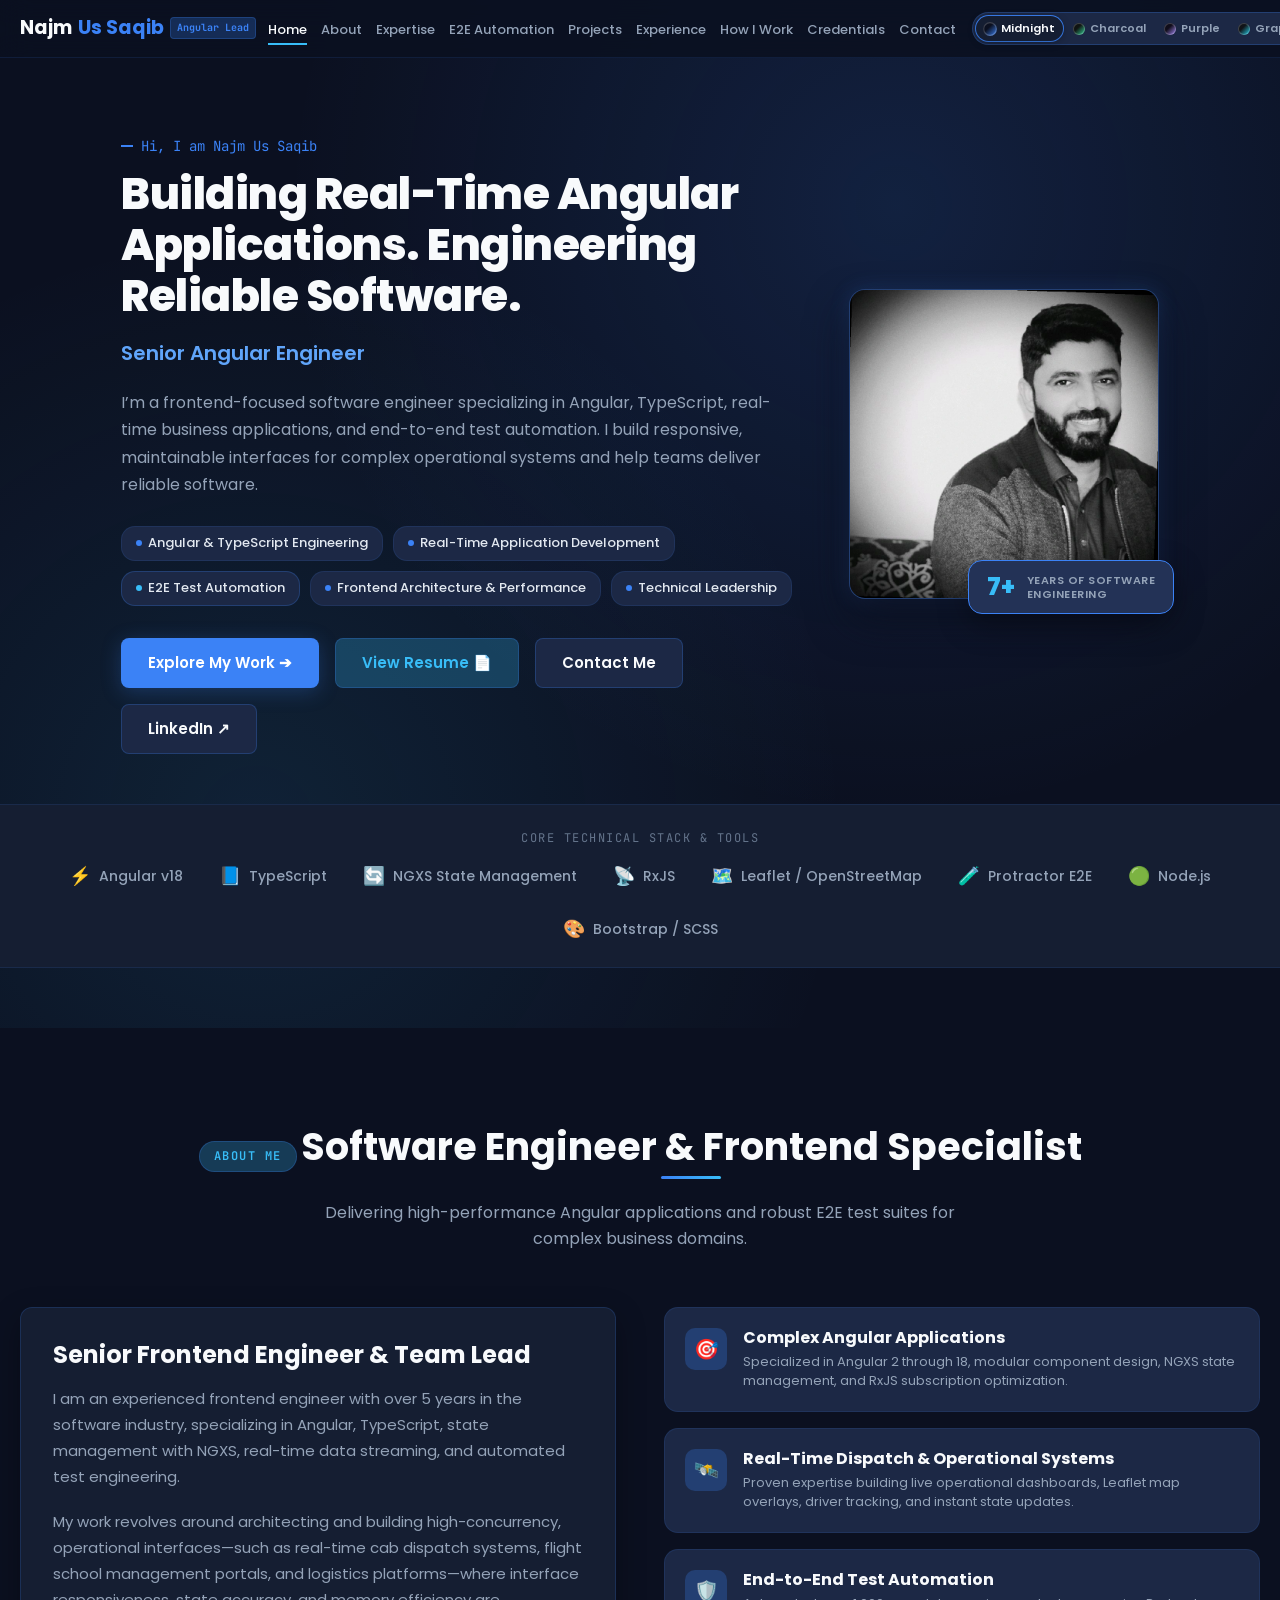
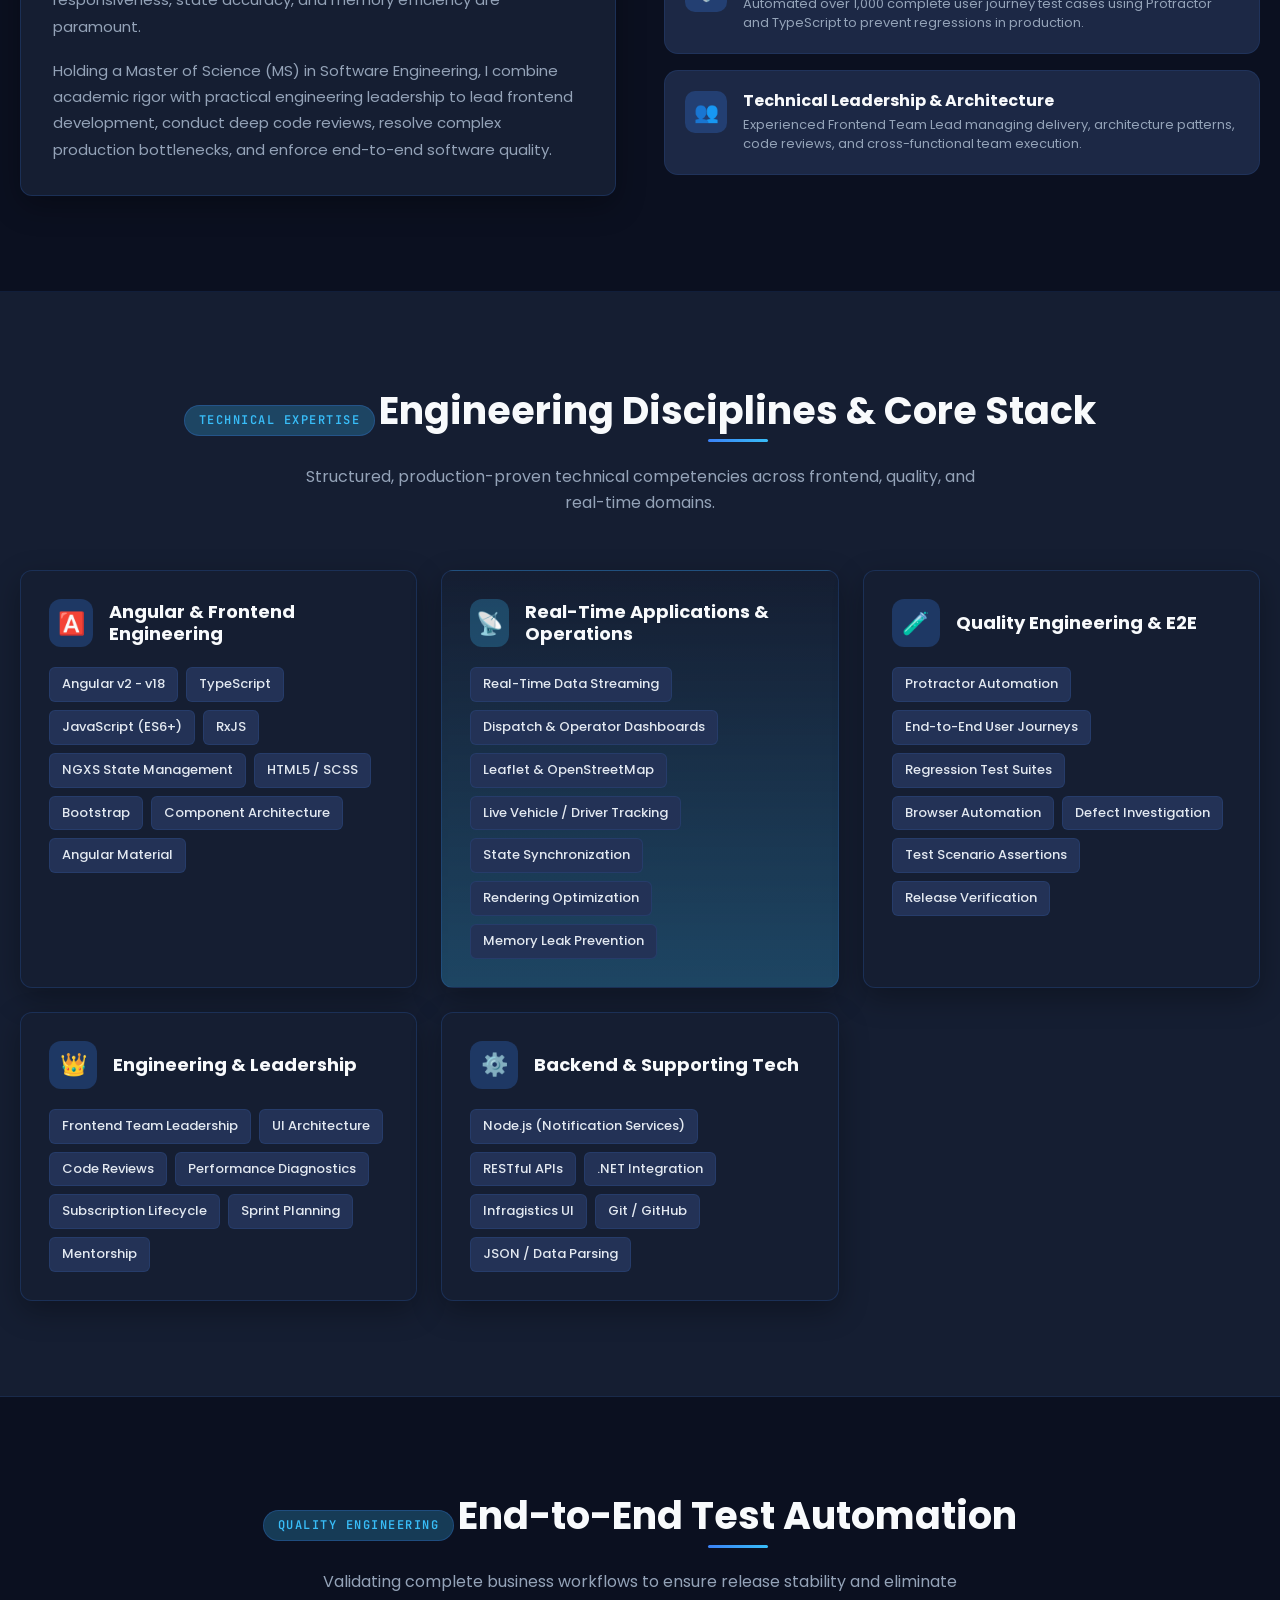
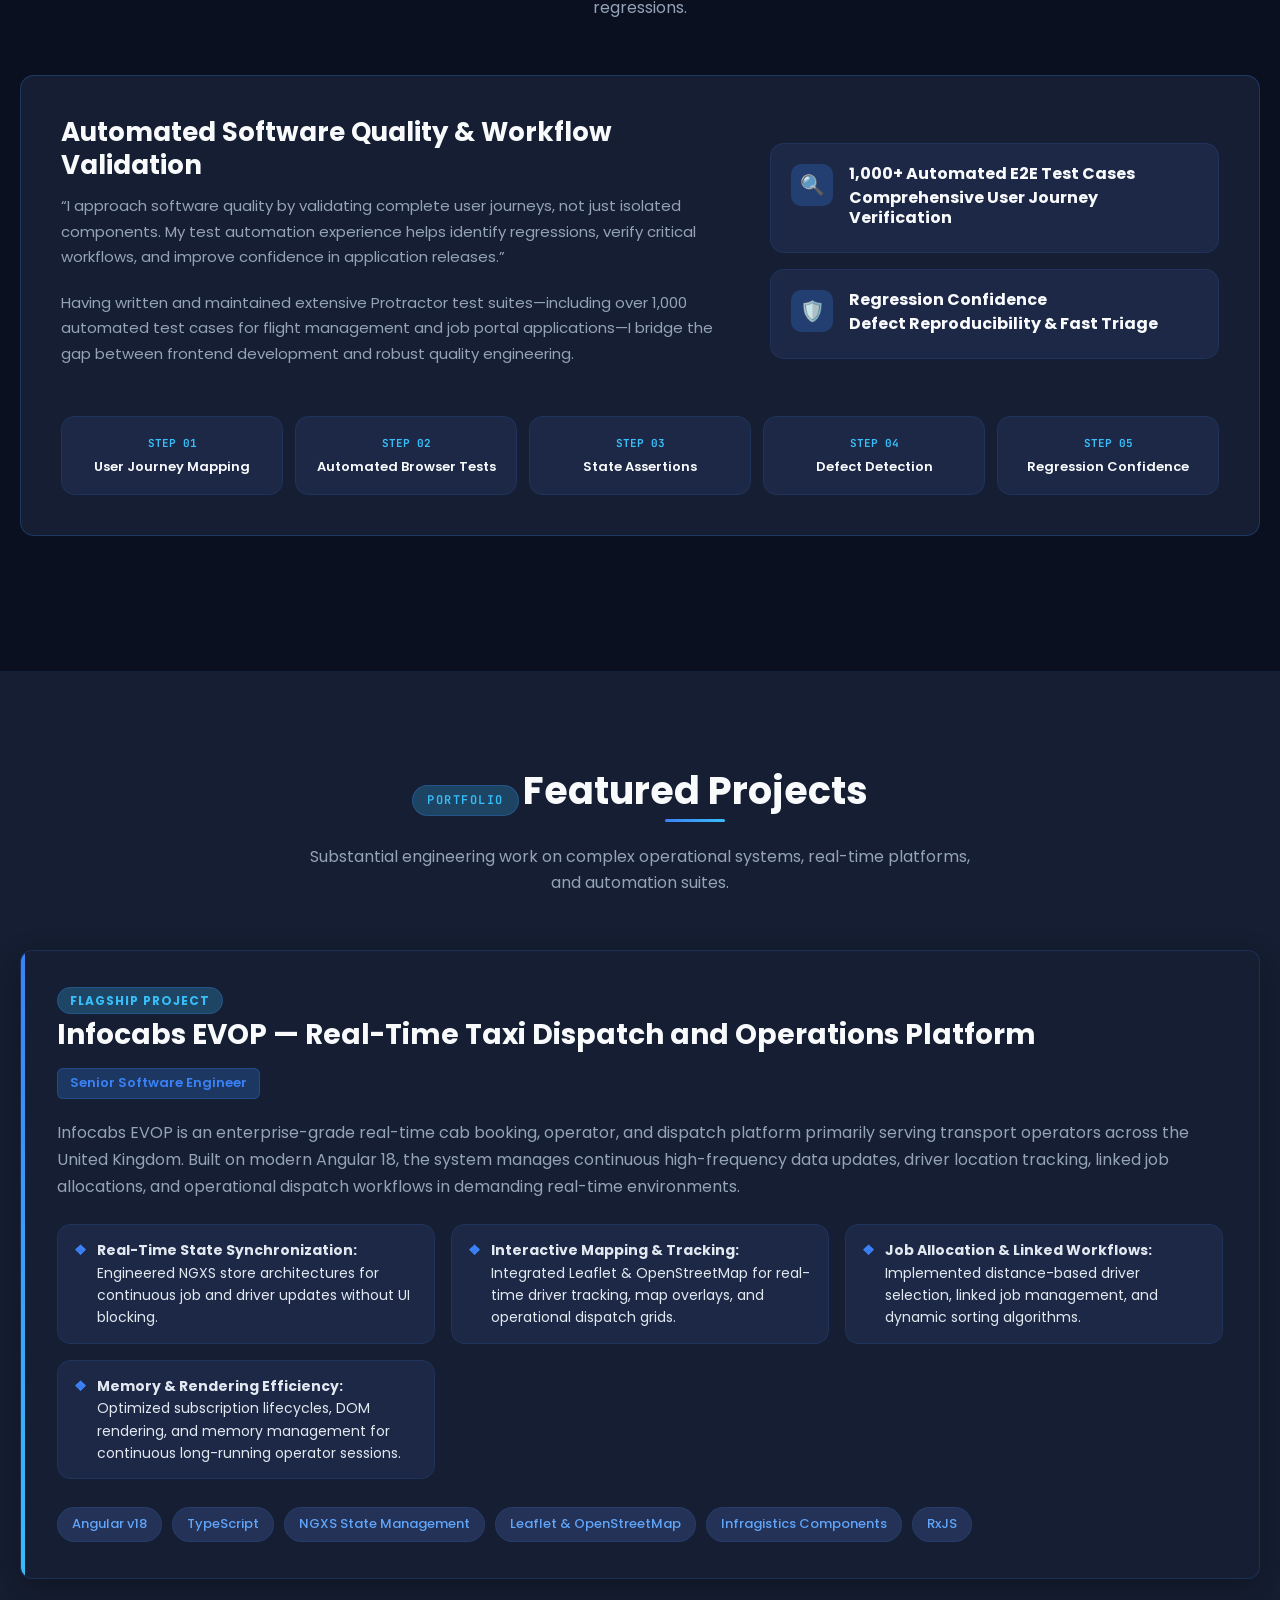
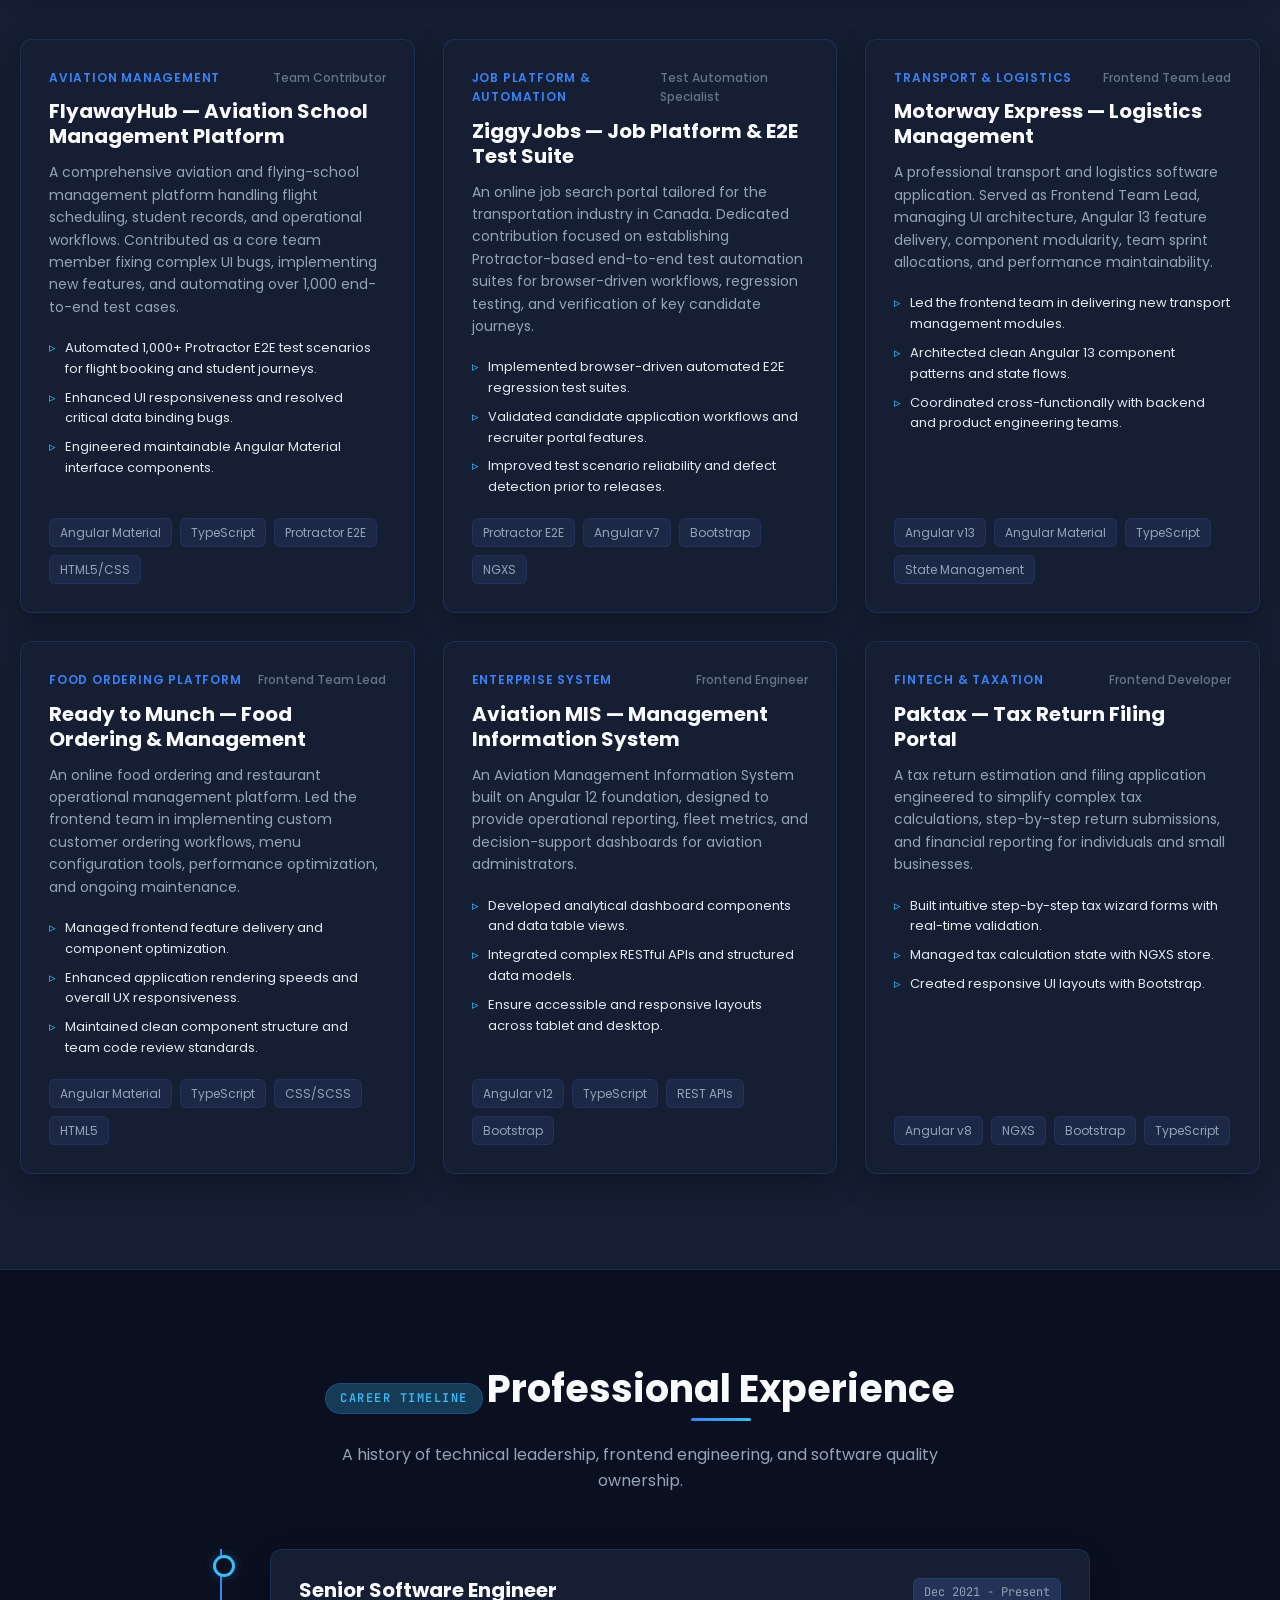
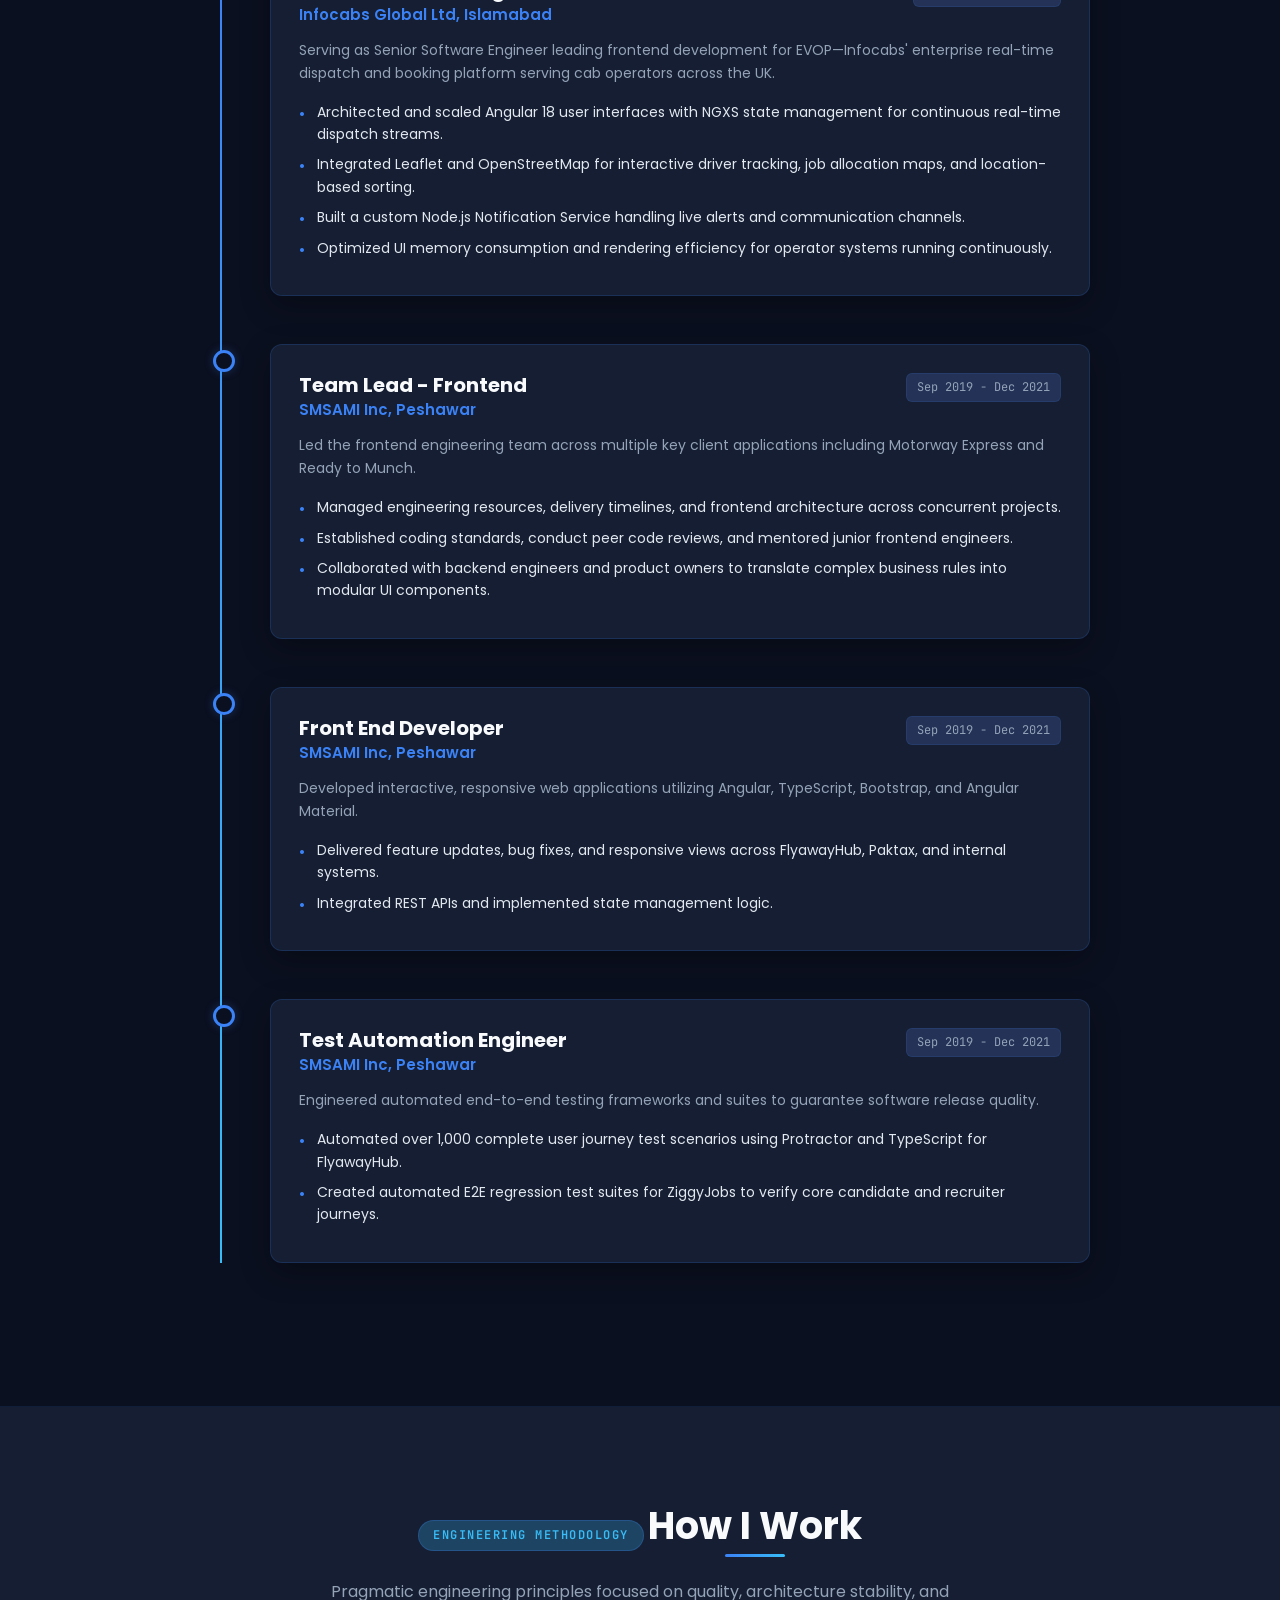
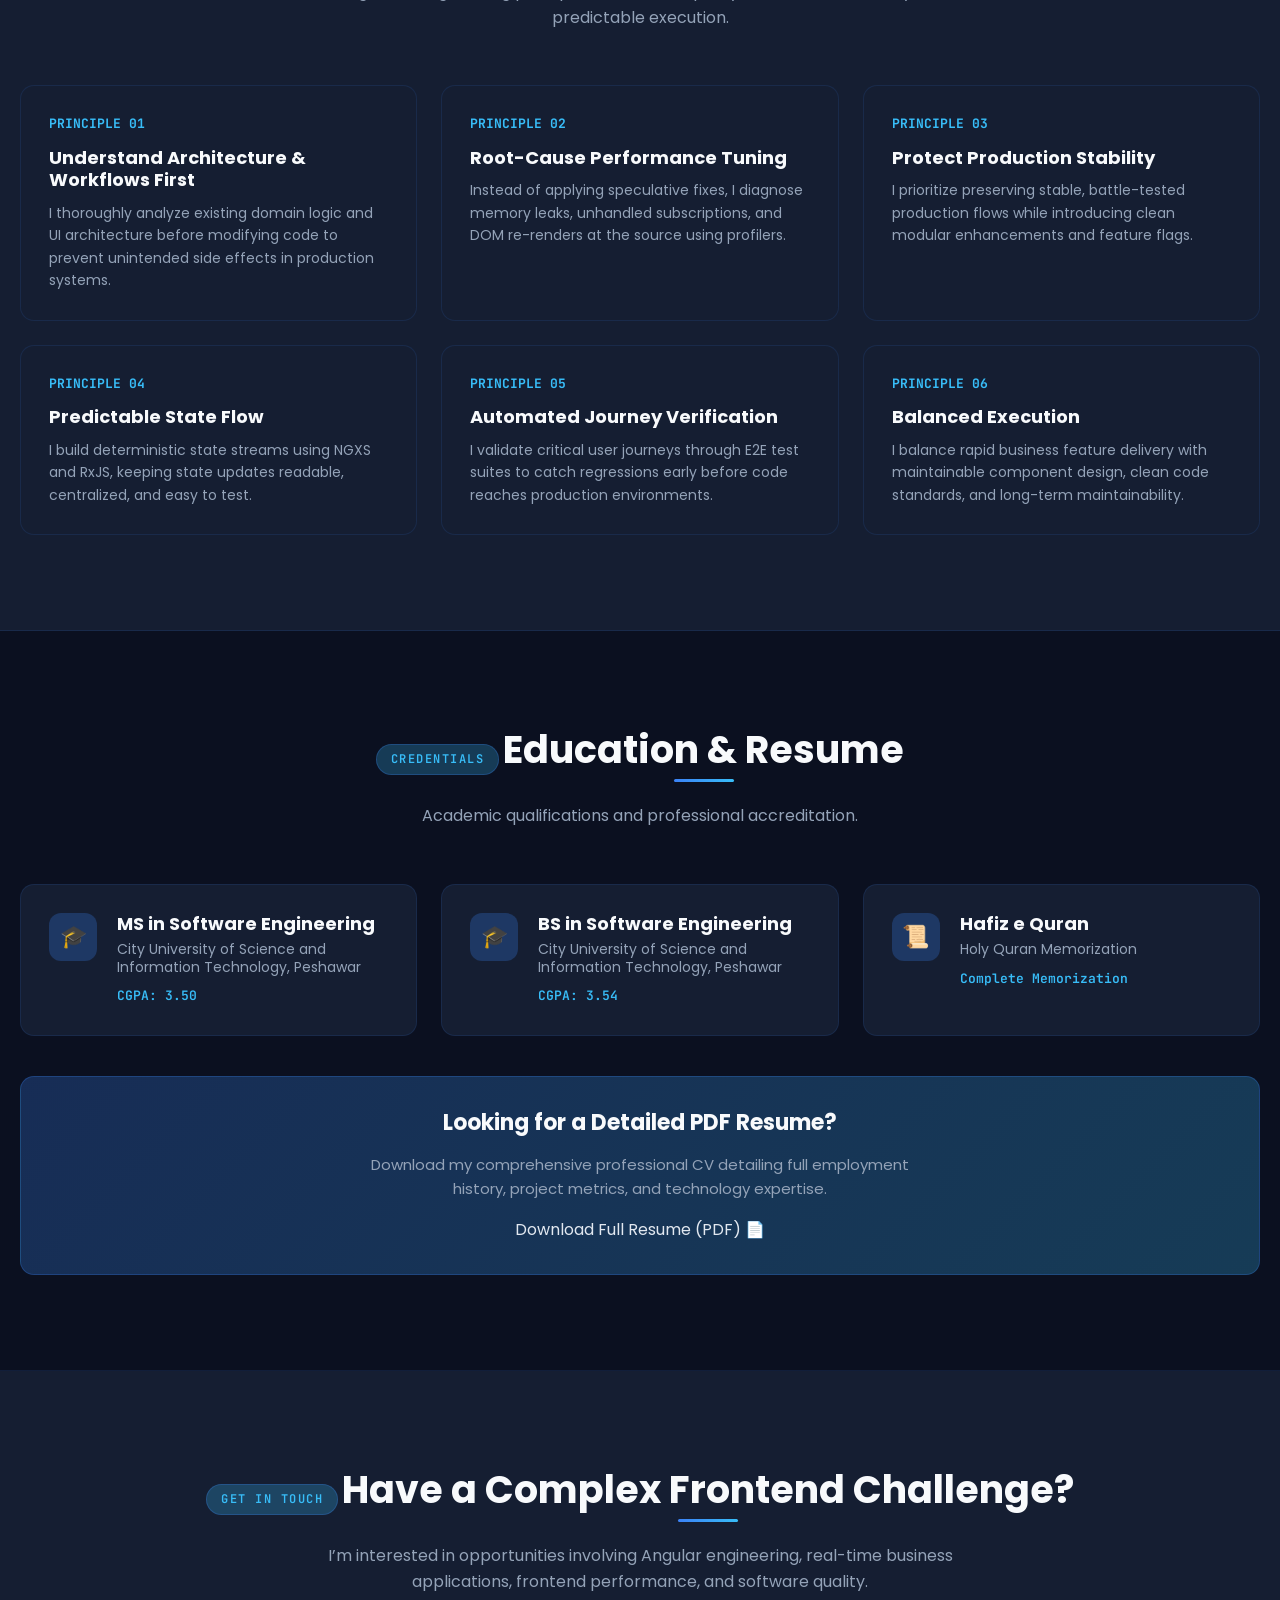
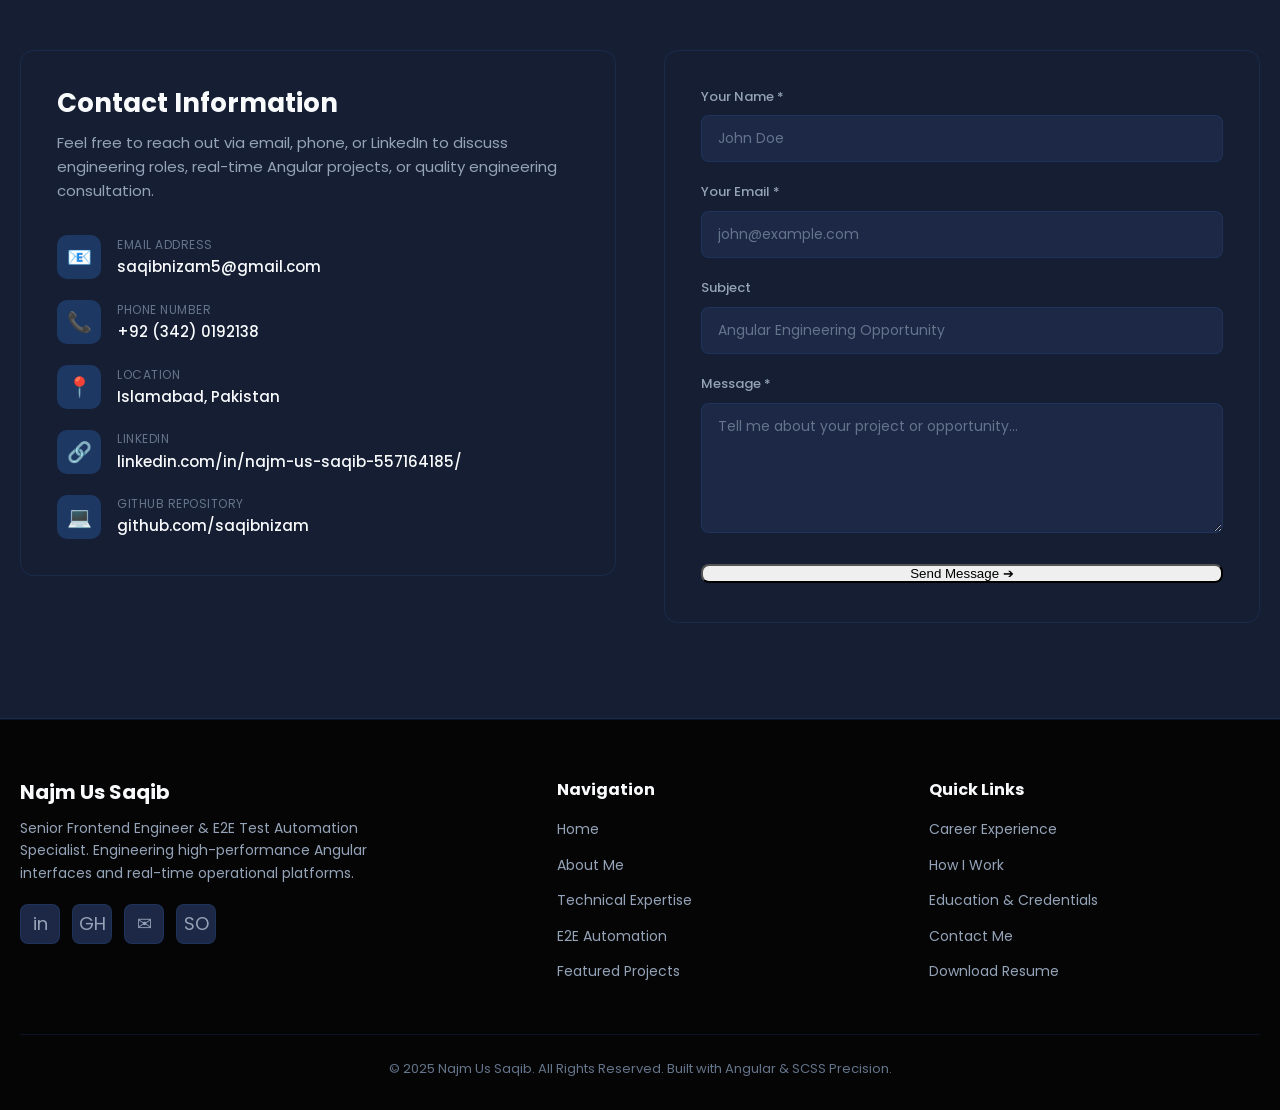
==== commit d7166243: "updated" ====
--- a/index.html
+++ b/index.html
@@ -1,17 +1,20 @@
 <!DOCTYPE html>
 <html lang="en">
+
 <head>
     <meta charset="UTF-8">
     <meta name="viewport" content="width=device-width, initial-scale=1.0">
     <title>Najm Us Saqib | Angular Engineer & E2E Test Automation</title>
-    <meta name="description" content="Explore Najm Us Saqib's portfolio featuring Angular engineering, real-time dispatch applications, frontend architecture, performance optimization, and end-to-end test automation.">
-    <meta name="keywords" content="Najm Us Saqib, Angular Developer, Frontend Engineer, TypeScript, NGXS, E2E Test Automation, Protractor, Real-Time Applications, Leaflet">
+    <meta name="description"
+        content="Explore Najm Us Saqib's portfolio featuring Angular engineering, real-time dispatch applications, frontend architecture, performance optimization, and end-to-end test automation.">
+    <meta name="keywords"
+        content="Najm Us Saqib, Angular Developer, Frontend Engineer, TypeScript, NGXS, E2E Test Automation, Protractor, Real-Time Applications, Leaflet">
     <meta name="author" content="Najm Us Saqib">
     <link rel="canonical" href="https://saqibnizam.github.io/najm.saqib/">
 
     <!-- Early Theme Script Initialization to prevent flash of unstyled theme -->
     <script>
-        (function() {
+        (function () {
             try {
                 var savedTheme = localStorage.getItem('portfolio-theme') || 'midnight-blue';
                 document.documentElement.setAttribute('data-theme', savedTheme);
@@ -24,20 +27,24 @@
     <!-- Google Fonts -->
     <link rel="preconnect" href="https://fonts.googleapis.com">
     <link rel="preconnect" href="https://fonts.gstatic.com" crossorigin>
-    <link href="https://fonts.googleapis.com/css2?family=JetBrains+Mono:wght@400;500;700&family=Poppins:wght@300;400;500;600;700;800&display=swap" rel="stylesheet">
+    <link
+        href="https://fonts.googleapis.com/css2?family=JetBrains+Mono:wght@400;500;700&family=Poppins:wght@300;400;500;600;700;800&display=swap"
+        rel="stylesheet">
 
     <!-- Open Graph / Facebook -->
     <meta property="og:type" content="website">
     <meta property="og:url" content="https://saqibnizam.github.io/najm.saqib/">
     <meta property="og:title" content="Najm Us Saqib | Angular Engineer & E2E Test Automation">
-    <meta property="og:description" content="Frontend Engineer specializing in Angular, real-time business applications, NGXS state management, and end-to-end test automation.">
+    <meta property="og:description"
+        content="Frontend Engineer specializing in Angular, real-time business applications, NGXS state management, and end-to-end test automation.">
     <meta property="og:image" content="editprofile.png">
 
     <!-- Twitter -->
     <meta property="twitter:card" content="summary_large_image">
     <meta property="twitter:url" content="https://saqibnizam.github.io/najm.saqib/">
     <meta property="twitter:title" content="Najm Us Saqib | Angular Engineer & E2E Test Automation">
-    <meta property="twitter:description" content="Frontend Engineer specializing in Angular, real-time business applications, NGXS state management, and end-to-end test automation.">
+    <meta property="twitter:description"
+        content="Frontend Engineer specializing in Angular, real-time business applications, NGXS state management, and end-to-end test automation.">
     <meta property="twitter:image" content="editprofile.png">
 
     <!-- Stylesheet -->
@@ -72,6 +79,7 @@
     }
     </script>
 </head>
+
 <body>
 
     <!-- Header & Navigation -->
@@ -100,23 +108,29 @@
 
                     <!-- Persistent Theme Switcher Dock -->
                     <div class="theme-switcher-dock" role="radiogroup" aria-label="Choose portfolio theme">
-                        <button class="theme-btn" data-theme-id="midnight-blue" title="Midnight Navy — Electric Blue" aria-label="Midnight Navy Electric Blue theme" role="radio">
+                        <button class="theme-btn" data-theme-id="midnight-blue" title="Midnight Navy — Electric Blue"
+                            aria-label="Midnight Navy Electric Blue theme" role="radio">
                             <span class="swatch swatch-midnight"></span>
                             <span class="theme-label">Midnight</span>
                         </button>
-                        <button class="theme-btn" data-theme-id="charcoal-emerald" title="Charcoal — Emerald Green" aria-label="Charcoal Emerald Green theme" role="radio">
+                        <button class="theme-btn" data-theme-id="charcoal-emerald" title="Charcoal — Emerald Green"
+                            aria-label="Charcoal Emerald Green theme" role="radio">
                             <span class="swatch swatch-charcoal"></span>
                             <span class="theme-label">Charcoal</span>
                         </button>
-                        <button class="theme-btn" data-theme-id="purple-violet" title="Deep Purple — Violet" aria-label="Deep Purple Violet theme" role="radio">
+                        <button class="theme-btn" data-theme-id="purple-violet" title="Deep Purple — Violet"
+                            aria-label="Deep Purple Violet theme" role="radio">
                             <span class="swatch swatch-purple"></span>
                             <span class="theme-label">Purple</span>
                         </button>
-                        <button class="theme-btn" data-theme-id="graphite-cyan" title="Graphite — Cyan" aria-label="Graphite Cyan theme" role="radio">
+                        <button class="theme-btn" data-theme-id="graphite-cyan" title="Graphite — Cyan"
+                            aria-label="Graphite Cyan theme" role="radio">
                             <span class="swatch swatch-graphite"></span>
                             <span class="theme-label">Graphite</span>
                         </button>
-                        <button class="theme-btn" data-theme-id="black-cerulean-rose" title="Jet Black — Cerulean Blue — Neon Rose" aria-label="Jet Black Cerulean Rose theme" role="radio">
+                        <button class="theme-btn" data-theme-id="black-cerulean-rose"
+                            title="Jet Black — Cerulean Blue — Neon Rose" aria-label="Jet Black Cerulean Rose theme"
+                            role="radio">
                             <span class="swatch swatch-black"></span>
                             <span class="theme-label">Jet Black</span>
                         </button>
@@ -139,15 +153,20 @@
                         <span id="typing-text"></span>
                     </div>
                     <p class="hero-description">
-                        I’m a frontend-focused software engineer specializing in Angular, TypeScript, real-time business applications, and end-to-end test automation. I build responsive, maintainable interfaces for complex operational systems and help teams deliver reliable software.
+                        I’m a frontend-focused software engineer specializing in Angular, TypeScript, real-time business
+                        applications, and end-to-end test automation. I build responsive, maintainable interfaces for
+                        complex operational systems and help teams deliver reliable software.
                     </p>
 
                     <!-- Professional Strengths Badges -->
                     <div class="hero-badges">
                         <span class="badge-item"><span class="badge-dot"></span> Angular & TypeScript Engineering</span>
-                        <span class="badge-item"><span class="badge-dot"></span> Real-Time Application Development</span>
-                        <span class="badge-item badge-highlight"><span class="badge-dot"></span> E2E Test Automation</span>
-                        <span class="badge-item"><span class="badge-dot"></span> Frontend Architecture & Performance</span>
+                        <span class="badge-item"><span class="badge-dot"></span> Real-Time Application
+                            Development</span>
+                        <span class="badge-item badge-highlight"><span class="badge-dot"></span> E2E Test
+                            Automation</span>
+                        <span class="badge-item"><span class="badge-dot"></span> Frontend Architecture &
+                            Performance</span>
                         <span class="badge-item"><span class="badge-dot"></span> Technical Leadership</span>
                     </div>
 
@@ -156,13 +175,15 @@
                         <a href="#projects" class="btn btn-primary">
                             Explore My Work ➔
                         </a>
-                        <a href="assets/NAJM-US-SAQIB.pdf" download="Najm-Us-Saqib-Angular_Developer.pdf" id="heroDownloadResume" class="btn btn-rose">
+                        <a href="assets/NAJM-US-SAQIB.pdf" download="Najm-Us-Saqib-Angular_Developer.pdf"
+                            id="heroDownloadResume" class="btn btn-rose">
                             View Resume 📄
                         </a>
                         <a href="#contact" class="btn btn-secondary">
                             Contact Me
                         </a>
-                        <a href="https://linkedin.com/in/najm-us-saqib-557164185/" target="_blank" rel="noopener noreferrer" class="btn btn-secondary">
+                        <a href="https://linkedin.com/in/najm-us-saqib-557164185/" target="_blank"
+                            rel="noopener noreferrer" class="btn btn-secondary">
                             LinkedIn ↗
                         </a>
                     </div>
@@ -174,7 +195,7 @@
                         <img src="editprofile.png" alt="Najm Us Saqib - Senior Frontend Engineer">
                     </div>
                     <div class="avatar-experience-badge">
-                        <div class="stat-number">5+</div>
+                        <div class="stat-number">7+</div>
                         <div class="stat-label">Years Of Software<br>Engineering</div>
                     </div>
                 </div>
@@ -205,20 +226,27 @@
             <div class="section-title">
                 <span class="category-badge">ABOUT ME</span>
                 <h2>Software Engineer & Frontend Specialist</h2>
-                <p>Delivering high-performance Angular applications and robust E2E test suites for complex business domains.</p>
+                <p>Delivering high-performance Angular applications and robust E2E test suites for complex business
+                    domains.</p>
             </div>
 
             <div class="about-grid">
                 <div class="about-summary-card">
                     <h3>Senior Frontend Engineer & Team Lead</h3>
                     <p>
-                        I am an experienced frontend engineer with over 5 years in the software industry, specializing in Angular, TypeScript, state management with NGXS, real-time data streaming, and automated test engineering.
+                        I am an experienced frontend engineer with over 5 years in the software industry, specializing
+                        in Angular, TypeScript, state management with NGXS, real-time data streaming, and automated test
+                        engineering.
                     </p>
                     <p>
-                        My work revolves around architecting and building high-concurrency, operational interfaces—such as real-time cab dispatch systems, flight school management portals, and logistics platforms—where interface responsiveness, state accuracy, and memory efficiency are paramount.
+                        My work revolves around architecting and building high-concurrency, operational interfaces—such
+                        as real-time cab dispatch systems, flight school management portals, and logistics
+                        platforms—where interface responsiveness, state accuracy, and memory efficiency are paramount.
                     </p>
                     <p>
-                        Holding a Master of Science (MS) in Software Engineering, I combine academic rigor with practical engineering leadership to lead frontend development, conduct deep code reviews, resolve complex production bottlenecks, and enforce end-to-end software quality.
+                        Holding a Master of Science (MS) in Software Engineering, I combine academic rigor with
+                        practical engineering leadership to lead frontend development, conduct deep code reviews,
+                        resolve complex production bottlenecks, and enforce end-to-end software quality.
                     </p>
                 </div>
 
@@ -227,7 +255,8 @@
                         <div class="highlight-icon">🎯</div>
                         <div class="highlight-info">
                             <h4>Complex Angular Applications</h4>
-                            <p>Specialized in Angular 2 through 18, modular component design, NGXS state management, and RxJS subscription optimization.</p>
+                            <p>Specialized in Angular 2 through 18, modular component design, NGXS state management, and
+                                RxJS subscription optimization.</p>
                         </div>
                     </div>
 
@@ -235,7 +264,8 @@
                         <div class="highlight-icon">🛰️</div>
                         <div class="highlight-info">
                             <h4>Real-Time Dispatch & Operational Systems</h4>
-                            <p>Proven expertise building live operational dashboards, Leaflet map overlays, driver tracking, and instant state updates.</p>
+                            <p>Proven expertise building live operational dashboards, Leaflet map overlays, driver
+                                tracking, and instant state updates.</p>
                         </div>
                     </div>
 
@@ -243,7 +273,8 @@
                         <div class="highlight-icon">🛡️</div>
                         <div class="highlight-info">
                             <h4>End-to-End Test Automation</h4>
-                            <p>Automated over 1,000 complete user journey test cases using Protractor and TypeScript to prevent regressions in production.</p>
+                            <p>Automated over 1,000 complete user journey test cases using Protractor and TypeScript to
+                                prevent regressions in production.</p>
                         </div>
                     </div>
 
@@ -251,7 +282,8 @@
                         <div class="highlight-icon">👥</div>
                         <div class="highlight-info">
                             <h4>Technical Leadership & Architecture</h4>
-                            <p>Experienced Frontend Team Lead managing delivery, architecture patterns, code reviews, and cross-functional team execution.</p>
+                            <p>Experienced Frontend Team Lead managing delivery, architecture patterns, code reviews,
+                                and cross-functional team execution.</p>
                         </div>
                     </div>
                 </div>
@@ -265,7 +297,8 @@
             <div class="section-title">
                 <span class="category-badge">TECHNICAL EXPERTISE</span>
                 <h2>Engineering Disciplines & Core Stack</h2>
-                <p>Structured, production-proven technical competencies across frontend, quality, and real-time domains.</p>
+                <p>Structured, production-proven technical competencies across frontend, quality, and real-time domains.
+                </p>
             </div>
 
             <div class="expertise-grid">
@@ -372,10 +405,14 @@
                     <div class="banner-text">
                         <h3>Automated Software Quality & Workflow Validation</h3>
                         <p>
-                            “I approach software quality by validating complete user journeys, not just isolated components. My test automation experience helps identify regressions, verify critical workflows, and improve confidence in application releases.”
+                            “I approach software quality by validating complete user journeys, not just isolated
+                            components. My test automation experience helps identify regressions, verify critical
+                            workflows, and improve confidence in application releases.”
                         </p>
                         <p>
-                            Having written and maintained extensive Protractor test suites—including over 1,000 automated test cases for flight management and job portal applications—I bridge the gap between frontend development and robust quality engineering.
+                            Having written and maintained extensive Protractor test suites—including over 1,000
+                            automated test cases for flight management and job portal applications—I bridge the gap
+                            between frontend development and robust quality engineering.
                         </p>
                     </div>
 
@@ -430,7 +467,8 @@
             <div class="section-title">
                 <span class="category-badge">PORTFOLIO</span>
                 <h2>Featured Projects</h2>
-                <p>Substantial engineering work on complex operational systems, real-time platforms, and automation suites.</p>
+                <p>Substantial engineering work on complex operational systems, real-time platforms, and automation
+                    suites.</p>
             </div>
 
             <!-- Flagship Project: EVOP -->
@@ -445,25 +483,32 @@
                     </div>
 
                     <p class="flagship-desc">
-                        Infocabs EVOP is an enterprise-grade real-time cab booking, operator, and dispatch platform primarily serving transport operators across the United Kingdom. Built on modern Angular 18, the system manages continuous high-frequency data updates, driver location tracking, linked job allocations, and operational dispatch workflows in demanding real-time environments.
+                        Infocabs EVOP is an enterprise-grade real-time cab booking, operator, and dispatch platform
+                        primarily serving transport operators across the United Kingdom. Built on modern Angular 18, the
+                        system manages continuous high-frequency data updates, driver location tracking, linked job
+                        allocations, and operational dispatch workflows in demanding real-time environments.
                     </p>
 
                     <div class="flagship-features">
                         <div class="feature-point">
                             <span class="bullet">❖</span>
-                            <span><strong>Real-Time State Synchronization:</strong> Engineered NGXS store architectures for continuous job and driver updates without UI blocking.</span>
+                            <span><strong>Real-Time State Synchronization:</strong> Engineered NGXS store architectures
+                                for continuous job and driver updates without UI blocking.</span>
                         </div>
                         <div class="feature-point">
                             <span class="bullet">❖</span>
-                            <span><strong>Interactive Mapping & Tracking:</strong> Integrated Leaflet & OpenStreetMap for real-time driver tracking, map overlays, and operational dispatch grids.</span>
+                            <span><strong>Interactive Mapping & Tracking:</strong> Integrated Leaflet & OpenStreetMap
+                                for real-time driver tracking, map overlays, and operational dispatch grids.</span>
                         </div>
                         <div class="feature-point">
                             <span class="bullet">❖</span>
-                            <span><strong>Job Allocation & Linked Workflows:</strong> Implemented distance-based driver selection, linked job management, and dynamic sorting algorithms.</span>
+                            <span><strong>Job Allocation & Linked Workflows:</strong> Implemented distance-based driver
+                                selection, linked job management, and dynamic sorting algorithms.</span>
                         </div>
                         <div class="feature-point">
                             <span class="bullet">❖</span>
-                            <span><strong>Memory & Rendering Efficiency:</strong> Optimized subscription lifecycles, DOM rendering, and memory management for continuous long-running operator sessions.</span>
+                            <span><strong>Memory & Rendering Efficiency:</strong> Optimized subscription lifecycles, DOM
+                                rendering, and memory management for continuous long-running operator sessions.</span>
                         </div>
                     </div>
 
@@ -489,10 +534,13 @@
                         </div>
                         <h3>FlyawayHub — Aviation School Management Platform</h3>
                         <p>
-                            A comprehensive aviation and flying-school management platform handling flight scheduling, student records, and operational workflows. Contributed as a core team member fixing complex UI bugs, implementing new features, and automating over 1,000 end-to-end test cases.
+                            A comprehensive aviation and flying-school management platform handling flight scheduling,
+                            student records, and operational workflows. Contributed as a core team member fixing complex
+                            UI bugs, implementing new features, and automating over 1,000 end-to-end test cases.
                         </p>
                         <ul class="card-highlights">
-                            <li>Automated 1,000+ Protractor E2E test scenarios for flight booking and student journeys.</li>
+                            <li>Automated 1,000+ Protractor E2E test scenarios for flight booking and student journeys.
+                            </li>
                             <li>Enhanced UI responsiveness and resolved critical data binding bugs.</li>
                             <li>Engineered maintainable Angular Material interface components.</li>
                         </ul>
@@ -514,7 +562,9 @@
                         </div>
                         <h3>ZiggyJobs — Job Platform & E2E Test Suite</h3>
                         <p>
-                            An online job search portal tailored for the transportation industry in Canada. Dedicated contribution focused on establishing Protractor-based end-to-end test automation suites for browser-driven workflows, regression testing, and verification of key candidate journeys.
+                            An online job search portal tailored for the transportation industry in Canada. Dedicated
+                            contribution focused on establishing Protractor-based end-to-end test automation suites for
+                            browser-driven workflows, regression testing, and verification of key candidate journeys.
                         </p>
                         <ul class="card-highlights">
                             <li>Implemented browser-driven automated E2E regression test suites.</li>
@@ -539,7 +589,9 @@
                         </div>
                         <h3>Motorway Express — Logistics Management</h3>
                         <p>
-                            A professional transport and logistics software application. Served as Frontend Team Lead, managing UI architecture, Angular 13 feature delivery, component modularity, team sprint allocations, and performance maintainability.
+                            A professional transport and logistics software application. Served as Frontend Team Lead,
+                            managing UI architecture, Angular 13 feature delivery, component modularity, team sprint
+                            allocations, and performance maintainability.
                         </p>
                         <ul class="card-highlights">
                             <li>Led the frontend team in delivering new transport management modules.</li>
@@ -564,7 +616,9 @@
                         </div>
                         <h3>Ready to Munch — Food Ordering & Management</h3>
                         <p>
-                            An online food ordering and restaurant operational management platform. Led the frontend team in implementing custom customer ordering workflows, menu configuration tools, performance optimization, and ongoing maintenance.
+                            An online food ordering and restaurant operational management platform. Led the frontend
+                            team in implementing custom customer ordering workflows, menu configuration tools,
+                            performance optimization, and ongoing maintenance.
                         </p>
                         <ul class="card-highlights">
                             <li>Managed frontend feature delivery and component optimization.</li>
@@ -589,7 +643,9 @@
                         </div>
                         <h3>Aviation MIS — Management Information System</h3>
                         <p>
-                            An Aviation Management Information System built on Angular 12 foundation, designed to provide operational reporting, fleet metrics, and decision-support dashboards for aviation administrators.
+                            An Aviation Management Information System built on Angular 12 foundation, designed to
+                            provide operational reporting, fleet metrics, and decision-support dashboards for aviation
+                            administrators.
                         </p>
                         <ul class="card-highlights">
                             <li>Developed analytical dashboard components and data table views.</li>
@@ -614,7 +670,9 @@
                         </div>
                         <h3>Paktax — Tax Return Filing Portal</h3>
                         <p>
-                            A tax return estimation and filing application engineered to simplify complex tax calculations, step-by-step return submissions, and financial reporting for individuals and small businesses.
+                            A tax return estimation and filing application engineered to simplify complex tax
+                            calculations, step-by-step return submissions, and financial reporting for individuals and
+                            small businesses.
                         </p>
                         <ul class="card-highlights">
                             <li>Built intuitive step-by-step tax wizard forms with real-time validation.</li>
@@ -654,13 +712,18 @@
                             <span class="timeline-date">Dec 2021 - Present</span>
                         </div>
                         <p>
-                            Serving as Senior Software Engineer leading frontend development for EVOP—Infocabs' enterprise real-time dispatch and booking platform serving cab operators across the UK.
+                            Serving as Senior Software Engineer leading frontend development for EVOP—Infocabs'
+                            enterprise real-time dispatch and booking platform serving cab operators across the UK.
                         </p>
                         <ul>
-                            <li>Architected and scaled Angular 18 user interfaces with NGXS state management for continuous real-time dispatch streams.</li>
-                            <li>Integrated Leaflet and OpenStreetMap for interactive driver tracking, job allocation maps, and location-based sorting.</li>
-                            <li>Built a custom Node.js Notification Service handling live alerts and communication channels.</li>
-                            <li>Optimized UI memory consumption and rendering efficiency for operator systems running continuously.</li>
+                            <li>Architected and scaled Angular 18 user interfaces with NGXS state management for
+                                continuous real-time dispatch streams.</li>
+                            <li>Integrated Leaflet and OpenStreetMap for interactive driver tracking, job allocation
+                                maps, and location-based sorting.</li>
+                            <li>Built a custom Node.js Notification Service handling live alerts and communication
+                                channels.</li>
+                            <li>Optimized UI memory consumption and rendering efficiency for operator systems running
+                                continuously.</li>
                         </ul>
                     </div>
                 </div>
@@ -676,12 +739,16 @@
                             <span class="timeline-date">Sep 2019 - Dec 2021</span>
                         </div>
                         <p>
-                            Led the frontend engineering team across multiple key client applications including Motorway Express and Ready to Munch.
+                            Led the frontend engineering team across multiple key client applications including Motorway
+                            Express and Ready to Munch.
                         </p>
                         <ul>
-                            <li>Managed engineering resources, delivery timelines, and frontend architecture across concurrent projects.</li>
-                            <li>Established coding standards, conduct peer code reviews, and mentored junior frontend engineers.</li>
-                            <li>Collaborated with backend engineers and product owners to translate complex business rules into modular UI components.</li>
+                            <li>Managed engineering resources, delivery timelines, and frontend architecture across
+                                concurrent projects.</li>
+                            <li>Established coding standards, conduct peer code reviews, and mentored junior frontend
+                                engineers.</li>
+                            <li>Collaborated with backend engineers and product owners to translate complex business
+                                rules into modular UI components.</li>
                         </ul>
                     </div>
                 </div>
@@ -697,10 +764,12 @@
                             <span class="timeline-date">Sep 2019 - Dec 2021</span>
                         </div>
                         <p>
-                            Developed interactive, responsive web applications utilizing Angular, TypeScript, Bootstrap, and Angular Material.
+                            Developed interactive, responsive web applications utilizing Angular, TypeScript, Bootstrap,
+                            and Angular Material.
                         </p>
                         <ul>
-                            <li>Delivered feature updates, bug fixes, and responsive views across FlyawayHub, Paktax, and internal systems.</li>
+                            <li>Delivered feature updates, bug fixes, and responsive views across FlyawayHub, Paktax,
+                                and internal systems.</li>
                             <li>Integrated REST APIs and implemented state management logic.</li>
                         </ul>
                     </div>
@@ -717,11 +786,14 @@
                             <span class="timeline-date">Sep 2019 - Dec 2021</span>
                         </div>
                         <p>
-                            Engineered automated end-to-end testing frameworks and suites to guarantee software release quality.
+                            Engineered automated end-to-end testing frameworks and suites to guarantee software release
+                            quality.
                         </p>
                         <ul>
-                            <li>Automated over 1,000 complete user journey test scenarios using Protractor and TypeScript for FlyawayHub.</li>
-                            <li>Created automated E2E regression test suites for ZiggyJobs to verify core candidate and recruiter journeys.</li>
+                            <li>Automated over 1,000 complete user journey test scenarios using Protractor and
+                                TypeScript for FlyawayHub.</li>
+                            <li>Created automated E2E regression test suites for ZiggyJobs to verify core candidate and
+                                recruiter journeys.</li>
                         </ul>
                     </div>
                 </div>
@@ -735,44 +807,51 @@
             <div class="section-title">
                 <span class="category-badge">ENGINEERING METHODOLOGY</span>
                 <h2>How I Work</h2>
-                <p>Pragmatic engineering principles focused on quality, architecture stability, and predictable execution.</p>
+                <p>Pragmatic engineering principles focused on quality, architecture stability, and predictable
+                    execution.</p>
             </div>
 
             <div class="approach-grid">
                 <div class="approach-card">
                     <div class="approach-number">PRINCIPLE 01</div>
                     <h3>Understand Architecture & Workflows First</h3>
-                    <p>I thoroughly analyze existing domain logic and UI architecture before modifying code to prevent unintended side effects in production systems.</p>
+                    <p>I thoroughly analyze existing domain logic and UI architecture before modifying code to prevent
+                        unintended side effects in production systems.</p>
                 </div>
 
                 <div class="approach-card">
                     <div class="approach-number">PRINCIPLE 02</div>
                     <h3>Root-Cause Performance Tuning</h3>
-                    <p>Instead of applying speculative fixes, I diagnose memory leaks, unhandled subscriptions, and DOM re-renders at the source using profilers.</p>
+                    <p>Instead of applying speculative fixes, I diagnose memory leaks, unhandled subscriptions, and DOM
+                        re-renders at the source using profilers.</p>
                 </div>
 
                 <div class="approach-card">
                     <div class="approach-number">PRINCIPLE 03</div>
                     <h3>Protect Production Stability</h3>
-                    <p>I prioritize preserving stable, battle-tested production flows while introducing clean modular enhancements and feature flags.</p>
+                    <p>I prioritize preserving stable, battle-tested production flows while introducing clean modular
+                        enhancements and feature flags.</p>
                 </div>
 
                 <div class="approach-card">
                     <div class="approach-number">PRINCIPLE 04</div>
                     <h3>Predictable State Flow</h3>
-                    <p>I build deterministic state streams using NGXS and RxJS, keeping state updates readable, centralized, and easy to test.</p>
+                    <p>I build deterministic state streams using NGXS and RxJS, keeping state updates readable,
+                        centralized, and easy to test.</p>
                 </div>
 
                 <div class="approach-card">
                     <div class="approach-number">PRINCIPLE 05</div>
                     <h3>Automated Journey Verification</h3>
-                    <p>I validate critical user journeys through E2E test suites to catch regressions early before code reaches production environments.</p>
+                    <p>I validate critical user journeys through E2E test suites to catch regressions early before code
+                        reaches production environments.</p>
                 </div>
 
                 <div class="approach-card">
                     <div class="approach-number">PRINCIPLE 06</div>
                     <h3>Balanced Execution</h3>
-                    <p>I balance rapid business feature delivery with maintainable component design, clean code standards, and long-term maintainability.</p>
+                    <p>I balance rapid business feature delivery with maintainable component design, clean code
+                        standards, and long-term maintainability.</p>
                 </div>
             </div>
         </div>
@@ -819,8 +898,10 @@
             <!-- Download Resume Banner -->
             <div class="resume-download-banner">
                 <h3>Looking for a Detailed PDF Resume?</h3>
-                <p>Download my comprehensive professional CV detailing full employment history, project metrics, and technology expertise.</p>
-                <a href="assets/NAJM-US-SAQIB.pdf" download="Najm-Us-Saqib-Angular_Developer.pdf" id="downloadCV" class="btn btn-rose">
+                <p>Download my comprehensive professional CV detailing full employment history, project metrics, and
+                    technology expertise.</p>
+                <a href="assets/NAJM-US-SAQIB.pdf" download="Najm-Us-Saqib-Angular_Developer.pdf" id="downloadCV"
+                    class="btn btn-rose">
                     Download Full Resume (PDF) 📄
                 </a>
             </div>
@@ -833,13 +914,15 @@
             <div class="section-title">
                 <span class="category-badge">GET IN TOUCH</span>
                 <h2>Have a Complex Frontend Challenge?</h2>
-                <p>I’m interested in opportunities involving Angular engineering, real-time business applications, frontend performance, and software quality.</p>
+                <p>I’m interested in opportunities involving Angular engineering, real-time business applications,
+                    frontend performance, and software quality.</p>
             </div>
 
             <div class="contact-wrapper">
                 <div class="contact-info-card">
                     <h3>Contact Information</h3>
-                    <p class="contact-lead">Feel free to reach out via email, phone, or LinkedIn to discuss engineering roles, real-time Angular projects, or quality engineering consultation.</p>
+                    <p class="contact-lead">Feel free to reach out via email, phone, or LinkedIn to discuss engineering
+                        roles, real-time Angular projects, or quality engineering consultation.</p>
 
                     <div class="contact-methods">
                         <div class="method-item">
@@ -870,7 +953,8 @@
                             <div class="method-icon">🔗</div>
                             <div class="method-text">
                                 <span>LinkedIn</span>
-                                <a href="https://linkedin.com/in/najm-us-saqib-557164185/" target="_blank" rel="noopener noreferrer">linkedin.com/in/najm-us-saqib-557164185/</a>
+                                <a href="https://linkedin.com/in/najm-us-saqib-557164185/" target="_blank"
+                                    rel="noopener noreferrer">linkedin.com/in/najm-us-saqib-557164185/</a>
                             </div>
                         </div>
 
@@ -878,7 +962,8 @@
                             <div class="method-icon">💻</div>
                             <div class="method-text">
                                 <span>GitHub Repository</span>
-                                <a href="https://github.com/saqibnizam" target="_blank" rel="noopener noreferrer">github.com/saqibnizam</a>
+                                <a href="https://github.com/saqibnizam" target="_blank"
+                                    rel="noopener noreferrer">github.com/saqibnizam</a>
                             </div>
                         </div>
                     </div>
@@ -896,11 +981,13 @@
                         </div>
                         <div class="form-group">
                             <label for="subject">Subject</label>
-                            <input type="text" id="subject" class="form-control" placeholder="Angular Engineering Opportunity">
+                            <input type="text" id="subject" class="form-control"
+                                placeholder="Angular Engineering Opportunity">
                         </div>
                         <div class="form-group">
                             <label for="message">Message *</label>
-                            <textarea id="message" class="form-control" placeholder="Tell me about your project or opportunity..." required></textarea>
+                            <textarea id="message" class="form-control"
+                                placeholder="Tell me about your project or opportunity..." required></textarea>
                         </div>
                         <button type="submit" class="btn btn-primary" style="width: 100%;">
                             Send Message ➔
@@ -918,18 +1005,22 @@
             <div class="footer-content">
                 <div class="footer-brand">
                     <h3>Najm Us Saqib</h3>
-                    <p>Senior Frontend Engineer & E2E Test Automation Specialist. Engineering high-performance Angular interfaces and real-time operational platforms.</p>
+                    <p>Senior Frontend Engineer & E2E Test Automation Specialist. Engineering high-performance Angular
+                        interfaces and real-time operational platforms.</p>
                     <div class="social-links">
-                        <a href="https://linkedin.com/in/najm-us-saqib-557164185/" target="_blank" rel="noopener noreferrer" class="social-icon-btn" title="LinkedIn">
+                        <a href="https://linkedin.com/in/najm-us-saqib-557164185/" target="_blank"
+                            rel="noopener noreferrer" class="social-icon-btn" title="LinkedIn">
                             in
                         </a>
-                        <a href="https://github.com/saqibnizam" target="_blank" rel="noopener noreferrer" class="social-icon-btn" title="GitHub">
+                        <a href="https://github.com/saqibnizam" target="_blank" rel="noopener noreferrer"
+                            class="social-icon-btn" title="GitHub">
                             GH
                         </a>
                         <a href="mailto:saqibnizam5@gmail.com" class="social-icon-btn" title="Email">
                             ✉
                         </a>
-                        <a href="https://stackoverflow.com/users/7152377/najm-us-saqib" target="_blank" rel="noopener noreferrer" class="social-icon-btn" title="Stack Overflow">
+                        <a href="https://stackoverflow.com/users/7152377/najm-us-saqib" target="_blank"
+                            rel="noopener noreferrer" class="social-icon-btn" title="Stack Overflow">
                             SO
                         </a>
                     </div>
@@ -953,7 +1044,8 @@
                         <li><a href="#approach">How I Work</a></li>
                         <li><a href="#credentials">Education & Credentials</a></li>
                         <li><a href="#contact">Contact Me</a></li>
-                        <li><a href="assets/NAJM-US-SAQIB.pdf" download="Najm-Us-Saqib-Angular_Developer.pdf">Download Resume</a></li>
+                        <li><a href="assets/NAJM-US-SAQIB.pdf" download="Najm-Us-Saqib-Angular_Developer.pdf">Download
+                                Resume</a></li>
                     </ul>
                 </div>
             </div>
@@ -994,7 +1086,7 @@
                     document.documentElement.setAttribute('data-theme', themeId);
                     try {
                         localStorage.setItem('portfolio-theme', themeId);
-                    } catch (e) {}
+                    } catch (e) { }
                     updateActiveThemeButton(themeId);
                 });
             });
@@ -1132,4 +1224,5 @@
         });
     </script>
 </body>
+
 </html>
--- a/assets/css/style.css
+++ b/assets/css/style.css
@@ -1487,87 +1487,428 @@
 }
 
 /* SPECIFIC THEME LAYOUT & DESIGN LANGUAGE VARIATIONS */
-/* 1. Charcoal Emerald: Minimal Architectural Language */
+/* ==========================================
+   THEME 1: Midnight Navy — Corporate Enterprise
+   ========================================== */
+[data-theme=midnight-blue] {
+  /* Refined corporate engineering look with structured 2-column layout */
+}
+[data-theme=midnight-blue] .hero-avatar-wrapper .avatar-frame {
+  border-radius: 16px;
+  box-shadow: 0 20px 40px rgba(11, 16, 32, 0.8), 0 0 20px rgba(59, 130, 246, 0.2);
+}
+[data-theme=midnight-blue] .project-card, [data-theme=midnight-blue] .flagship-card, [data-theme=midnight-blue] .expertise-card, [data-theme=midnight-blue] .about-summary-card, [data-theme=midnight-blue] .timeline-card {
+  border-radius: 12px;
+  border: 1px solid rgba(59, 130, 246, 0.18);
+  box-shadow: 0 10px 30px rgba(0, 0, 0, 0.3);
+}
+[data-theme=midnight-blue] .btn {
+  border-radius: 8px;
+}
+
+/* ==========================================
+   THEME 2: Charcoal Emerald — Minimal Editorial Architecture
+   ========================================== */
+[data-theme=charcoal-emerald] {
+  /* Editorial left-aligned layout, flat borders, full-width row project list */
+}
+[data-theme=charcoal-emerald] .section-title {
+  text-align: left;
+  margin-bottom: 40px;
+}
+[data-theme=charcoal-emerald] .section-title .category-badge {
+  border-radius: 0;
+  background: transparent;
+  border: none;
+  padding: 0;
+  color: var(--accent-primary);
+  font-size: 13px;
+  letter-spacing: 2px;
+}
+[data-theme=charcoal-emerald] .section-title .category-badge::before {
+  content: "— ";
+}
+[data-theme=charcoal-emerald] .section-title h2 {
+  font-size: 36px;
+  font-weight: 600;
+  margin-bottom: 12px;
+}
 [data-theme=charcoal-emerald] .section-title h2::after {
+  left: 0;
+  transform: none;
+  width: 40px;
   height: 1px;
-  width: 100px;
-}
-[data-theme=charcoal-emerald] .project-card, [data-theme=charcoal-emerald] .flagship-card, [data-theme=charcoal-emerald] .expertise-card, [data-theme=charcoal-emerald] .about-summary-card, [data-theme=charcoal-emerald] .timeline-card {
-  border-radius: 2px;
-  border-width: 1px;
+  background: var(--accent-primary);
+}
+[data-theme=charcoal-emerald] .section-title p {
+  margin-left: 0;
+}
+[data-theme=charcoal-emerald] {
+  /* Transform Projects Grid into Editorial Row List */
+}
+[data-theme=charcoal-emerald] .projects-grid {
+  grid-template-columns: 1fr;
+  gap: 0;
+  border-top: 1px solid var(--border-subtle);
+}
+[data-theme=charcoal-emerald] .project-card {
+  border-radius: 0;
+  border: none;
+  border-bottom: 1px solid var(--border-subtle);
+  background: transparent;
+  padding: 32px 0;
+  display: grid;
+  grid-template-columns: 1.2fr 1fr;
+  gap: 32px;
+  align-items: start;
+}
+[data-theme=charcoal-emerald] .project-card:hover {
+  transform: none;
   box-shadow: none;
-}
-[data-theme=charcoal-emerald] .btn {
-  border-radius: 2px !important;
-  font-weight: 500;
-  letter-spacing: 0.5px;
-}
-[data-theme=charcoal-emerald] .badge-item {
-  border-radius: 2px;
-}
-
-/* 2. Purple Violet: Luminous Creative Language */
+  background: rgba(52, 211, 153, 0.02);
+  border-bottom-color: var(--accent-primary);
+}
+[data-theme=charcoal-emerald] .project-card .card-meta {
+  order: 1;
+}
+[data-theme=charcoal-emerald] .project-card h3 {
+  font-size: 22px;
+  font-weight: 600;
+}
+[data-theme=charcoal-emerald] .flagship-card {
+  border-radius: 0;
+  border: 1px solid var(--border-subtle);
+  background: transparent;
+  box-shadow: none;
+}
+[data-theme=charcoal-emerald] .flagship-card::before {
+  width: 2px;
+  background: var(--accent-primary);
+}
+[data-theme=charcoal-emerald] {
+  /* Table / Structured Row Experience Layout instead of Timeline Dot Line */
+}
+[data-theme=charcoal-emerald] .timeline::before {
+  display: none;
+}
+[data-theme=charcoal-emerald] .timeline-item {
+  padding-left: 0;
+  margin-bottom: 24px;
+}
+[data-theme=charcoal-emerald] .timeline-item::before {
+  display: none;
+}
+[data-theme=charcoal-emerald] .timeline-item .timeline-card {
+  border-radius: 0;
+  border: 1px solid var(--border-subtle);
+  background: var(--bg-surface-1);
+  box-shadow: none;
+  padding: 24px 30px;
+}
+[data-theme=charcoal-emerald] .timeline-item .timeline-card:hover {
+  transform: none;
+  border-color: var(--accent-primary);
+}
+[data-theme=charcoal-emerald] {
+  /* Minimalist Zero-Radius Components */
+}
+[data-theme=charcoal-emerald] .btn, [data-theme=charcoal-emerald] .badge-item, [data-theme=charcoal-emerald] .tech-pill, [data-theme=charcoal-emerald] .tag, [data-theme=charcoal-emerald] .tech-tag, [data-theme=charcoal-emerald] .tech-badge, [data-theme=charcoal-emerald] .expertise-card, [data-theme=charcoal-emerald] .about-summary-card, [data-theme=charcoal-emerald] .avatar-frame, [data-theme=charcoal-emerald] .step-card, [data-theme=charcoal-emerald] .education-card, [data-theme=charcoal-emerald] .contact-info-card, [data-theme=charcoal-emerald] .contact-form-card, [data-theme=charcoal-emerald] .form-control {
+  border-radius: 0 !important;
+  box-shadow: none !important;
+}
+[data-theme=charcoal-emerald] .hero-avatar-wrapper .avatar-frame {
+  border: 1px solid var(--border-medium);
+  filter: grayscale(30%);
+}
+[data-theme=charcoal-emerald] .hero-avatar-wrapper .avatar-experience-badge {
+  border-radius: 0;
+  box-shadow: none;
+  border: 1px solid var(--border-medium);
+}
+
+/* ==========================================
+   THEME 3: Deep Purple & Violet — Creative Immersive AI-Visual
+   ========================================== */
+[data-theme=purple-violet] {
+  /* Asymmetric floating layout with luminous soft glass & circular elements */
+}
 [data-theme=purple-violet] .hero {
   position: relative;
+  overflow: hidden;
 }
 [data-theme=purple-violet] .hero::after {
   content: "";
   position: absolute;
-  top: 20%;
-  right: 10%;
-  width: 300px;
-  height: 300px;
-  background: radial-gradient(circle, rgba(167, 139, 250, 0.25) 0%, transparent 70%);
+  top: 15%;
+  right: 5%;
+  width: 450px;
+  height: 450px;
+  background: radial-gradient(circle, rgba(167, 139, 250, 0.22) 0%, rgba(244, 114, 182, 0.1) 50%, transparent 70%);
   pointer-events: none;
-  filter: blur(40px);
-}
-[data-theme=purple-violet] .project-card, [data-theme=purple-violet] .flagship-card, [data-theme=purple-violet] .expertise-card {
-  backdrop-filter: blur(10px);
+  filter: blur(60px);
+  z-index: 0;
+}
+[data-theme=purple-violet] {
+  /* Circular Luminous Hero Avatar Frame */
+}
+[data-theme=purple-violet] .hero-avatar-wrapper .avatar-frame {
+  border-radius: 50%;
+  width: 320px;
+  height: 320px;
+  border: 2px solid rgba(167, 139, 250, 0.4);
+  box-shadow: 0 0 50px rgba(167, 139, 250, 0.3), inset 0 0 20px rgba(167, 139, 250, 0.2);
+}
+[data-theme=purple-violet] .hero-avatar-wrapper .avatar-frame img {
+  border-radius: 50%;
+}
+[data-theme=purple-violet] .hero-avatar-wrapper .avatar-experience-badge {
+  border-radius: 30px;
+  background: rgba(33, 24, 51, 0.9);
+  backdrop-filter: blur(12px);
+  border: 1px solid var(--accent-primary);
+  box-shadow: 0 10px 30px rgba(167, 139, 250, 0.3);
+}
+[data-theme=purple-violet] {
+  /* Floating Glassmorphism Cards */
+}
+[data-theme=purple-violet] .project-card, [data-theme=purple-violet] .flagship-card, [data-theme=purple-violet] .expertise-card, [data-theme=purple-violet] .about-summary-card, [data-theme=purple-violet] .automation-showcase {
+  border-radius: 24px;
+  background: linear-gradient(145deg, rgba(33, 24, 51, 0.85) 0%, rgba(44, 31, 69, 0.6) 100%);
+  backdrop-filter: blur(20px);
+  -webkit-backdrop-filter: blur(20px);
   border: 1px solid rgba(167, 139, 250, 0.25);
-}
-[data-theme=purple-violet] .btn-primary {
-  background: linear-gradient(135deg, #A78BFA 0%, #8B5CF6 100%) !important;
-}
-
-/* 3. Graphite Cyan: Precise Technical Language */
-[data-theme=graphite-cyan] h1, [data-theme=graphite-cyan] h2, [data-theme=graphite-cyan] h3, [data-theme=graphite-cyan] .logo, [data-theme=graphite-cyan] .category-badge, [data-theme=graphite-cyan] .nav-link {
-  letter-spacing: -0.2px;
-}
-[data-theme=graphite-cyan] .project-card, [data-theme=graphite-cyan] .flagship-card, [data-theme=graphite-cyan] .expertise-card, [data-theme=graphite-cyan] .about-summary-card, [data-theme=graphite-cyan] .timeline-card {
+  box-shadow: 0 20px 40px rgba(16, 13, 26, 0.6);
+  transition: all 0.35s cubic-bezier(0.16, 1, 0.3, 1);
+}
+[data-theme=purple-violet] .project-card:hover, [data-theme=purple-violet] .flagship-card:hover, [data-theme=purple-violet] .expertise-card:hover, [data-theme=purple-violet] .about-summary-card:hover, [data-theme=purple-violet] .automation-showcase:hover {
+  transform: translateY(-8px) scale(1.01);
+  border-color: var(--accent-primary);
+  box-shadow: 0 25px 50px rgba(167, 139, 250, 0.25);
+}
+[data-theme=purple-violet] {
+  /* Rounded Pill Bubbles for Tags & Tech */
+}
+[data-theme=purple-violet] .tag, [data-theme=purple-violet] .tech-pill, [data-theme=purple-violet] .tech-badge, [data-theme=purple-violet] .tech-tag, [data-theme=purple-violet] .badge-item {
+  border-radius: 30px;
+  padding: 6px 16px;
+  background: rgba(167, 139, 250, 0.12);
+  border: 1px solid rgba(167, 139, 250, 0.3);
+  color: var(--text-primary);
+}
+[data-theme=purple-violet] .btn {
+  border-radius: 30px;
+  font-weight: 600;
+}
+[data-theme=purple-violet] .btn.btn-primary {
+  background: linear-gradient(135deg, #A78BFA 0%, #8B5CF6 100%);
+  box-shadow: 0 8px 25px rgba(167, 139, 250, 0.4);
+}
+[data-theme=purple-violet] .btn.btn-primary:hover {
+  box-shadow: 0 12px 35px rgba(167, 139, 250, 0.6);
+}
+[data-theme=purple-violet] {
+  /* Glowing Purple Timeline Nodes */
+}
+[data-theme=purple-violet] .timeline::before {
+  background: linear-gradient(180deg, #A78BFA 0%, #F472B6 100%);
+  width: 3px;
+  box-shadow: 0 0 12px rgba(167, 139, 250, 0.6);
+}
+[data-theme=purple-violet] .timeline-item::before {
+  border-color: var(--accent-primary);
+  box-shadow: 0 0 16px var(--accent-primary-light);
+}
+[data-theme=purple-violet] .timeline-card {
+  border-radius: 20px;
+  background: rgba(33, 24, 51, 0.8);
+  backdrop-filter: blur(16px);
+  border: 1px solid rgba(167, 139, 250, 0.2);
+}
+
+/* ==========================================
+   THEME 4: Graphite Cyan — Technical IDE & Dev Tool
+   ========================================== */
+[data-theme=graphite-cyan] {
+  /* Technical typography, IDE window headers, sharp corners, bracket tags */
+}
+[data-theme=graphite-cyan] body {
+  font-family: var(--font-body);
+}
+[data-theme=graphite-cyan] h1, [data-theme=graphite-cyan] h2, [data-theme=graphite-cyan] h3, [data-theme=graphite-cyan] h4, [data-theme=graphite-cyan] .logo, [data-theme=graphite-cyan] .category-badge, [data-theme=graphite-cyan] .nav-link, [data-theme=graphite-cyan] .btn {
+  font-family: var(--font-mono);
+}
+[data-theme=graphite-cyan] .section-title .category-badge {
   border-radius: 4px;
-  border: 1px solid rgba(34, 211, 238, 0.2);
+  background: rgba(34, 211, 238, 0.08);
+  border: 1px solid rgba(34, 211, 238, 0.3);
+  color: var(--accent-primary);
+}
+[data-theme=graphite-cyan] .section-title .category-badge::before {
+  content: "// ";
+}
+[data-theme=graphite-cyan] .section-title h2 {
+  font-size: 32px;
+  letter-spacing: -0.8px;
+}
+[data-theme=graphite-cyan] {
+  /* Terminal IDE Window Bar Header for Cards */
+}
+[data-theme=graphite-cyan] .project-card, [data-theme=graphite-cyan] .flagship-card, [data-theme=graphite-cyan] .expertise-card, [data-theme=graphite-cyan] .about-summary-card, [data-theme=graphite-cyan] .automation-showcase, [data-theme=graphite-cyan] .timeline-card {
+  border-radius: 4px;
+  border: 1px solid var(--border-medium);
   position: relative;
-}
-[data-theme=graphite-cyan] .project-card::after, [data-theme=graphite-cyan] .flagship-card::after, [data-theme=graphite-cyan] .expertise-card::after, [data-theme=graphite-cyan] .about-summary-card::after, [data-theme=graphite-cyan] .timeline-card::after {
-  content: "";
-  position: absolute;
-  top: 0;
-  right: 0;
-  width: 8px;
-  height: 8px;
-  border-top: 2px solid var(--accent-primary);
-  border-right: 2px solid var(--accent-primary);
-}
-[data-theme=graphite-cyan] .tag, [data-theme=graphite-cyan] .tech-pill, [data-theme=graphite-cyan] .tech-badge, [data-theme=graphite-cyan] .tech-tag {
+  background: #181E24;
+}
+[data-theme=graphite-cyan] .project-card::before, [data-theme=graphite-cyan] .flagship-card::before, [data-theme=graphite-cyan] .expertise-card::before, [data-theme=graphite-cyan] .about-summary-card::before, [data-theme=graphite-cyan] .automation-showcase::before, [data-theme=graphite-cyan] .timeline-card::before {
+  content: "● ● ●  file.ts";
+  display: block;
+  font-family: var(--font-mono);
+  font-size: 11px;
+  color: var(--accent-primary);
+  letter-spacing: 2px;
+  padding: 6px 14px;
+  background: #20272E;
+  border-bottom: 1px solid var(--border-subtle);
+  margin: -28px -28px 20px -28px;
+  border-top-left-radius: 3px;
+  border-top-right-radius: 3px;
+}
+[data-theme=graphite-cyan] .flagship-card::before {
+  margin: -36px -36px 24px -36px;
+  content: "● ● ●  flagship_dispatch_system.ts";
+}
+[data-theme=graphite-cyan] .about-summary-card::before {
+  content: "● ● ●  engineer_profile.json";
+}
+[data-theme=graphite-cyan] .timeline-card::before {
+  content: "● ● ●  career_history.log";
+}
+[data-theme=graphite-cyan] {
+  /* Bracketed Monospace Tags */
+}
+[data-theme=graphite-cyan] .tech-tag, [data-theme=graphite-cyan] .tag, [data-theme=graphite-cyan] .tech-pill, [data-theme=graphite-cyan] .tech-badge, [data-theme=graphite-cyan] .badge-item {
   font-family: var(--font-mono);
   font-size: 12px;
-}
-
-/* 4. Jet Black Cerulean Rose: Bold Brand & Glassmorphism Language */
-[data-theme=black-cerulean-rose] .header {
-  background: rgba(10, 10, 12, 0.75) !important;
+  border-radius: 3px;
+  background: rgba(34, 211, 238, 0.06);
+  border: 1px solid rgba(34, 211, 238, 0.25);
+  color: var(--accent-primary-light);
+}
+[data-theme=graphite-cyan] .tech-tag::before, [data-theme=graphite-cyan] .tag::before, [data-theme=graphite-cyan] .tech-pill::before, [data-theme=graphite-cyan] .tech-badge::before, [data-theme=graphite-cyan] .badge-item::before {
+  content: "[ ";
+  color: var(--accent-primary);
+}
+[data-theme=graphite-cyan] .tech-tag::after, [data-theme=graphite-cyan] .tag::after, [data-theme=graphite-cyan] .tech-pill::after, [data-theme=graphite-cyan] .tech-badge::after, [data-theme=graphite-cyan] .badge-item::after {
+  content: " ]";
+  color: var(--accent-primary);
+}
+[data-theme=graphite-cyan] .btn {
+  border-radius: 4px;
+  font-size: 13px;
+  text-transform: uppercase;
+  letter-spacing: 0.5px;
+}
+[data-theme=graphite-cyan] .hero-avatar-wrapper .avatar-frame {
+  border-radius: 4px;
+  border: 1px solid var(--accent-primary);
+}
+[data-theme=graphite-cyan] .hero-avatar-wrapper .avatar-frame::after {
+  content: "FRAME_INSPECT: OK";
+  position: absolute;
+  top: 8px;
+  left: 8px;
+  font-family: var(--font-mono);
+  font-size: 9px;
+  color: var(--accent-primary);
+  background: rgba(17, 20, 24, 0.85);
+  padding: 2px 6px;
+  border-radius: 2px;
+  border: 1px solid var(--border-subtle);
+}
+[data-theme=graphite-cyan] .hero-avatar-wrapper .avatar-experience-badge {
+  border-radius: 4px;
+  border: 1px solid var(--accent-primary);
+  font-family: var(--font-mono);
+}
+
+/* ==========================================
+   THEME 5: Jet Black — Cerulean Blue & Neon Rose
+   ========================================== */
+[data-theme=black-cerulean-rose] {
+  /* High-contrast modern brand with split dual-color gradient headings & glass depth */
+}
+[data-theme=black-cerulean-rose] .hero-text-content h1 {
+  background: linear-gradient(135deg, #FFFFFF 25%, #007BA7 65%, #FF2E88 100%);
+  -webkit-background-clip: text;
+  -webkit-text-fill-color: transparent;
+}
+[data-theme=black-cerulean-rose] .section-title h2 {
+  background: linear-gradient(135deg, #F5F5F7 30%, #FF2E88 100%);
+  -webkit-background-clip: text;
+  -webkit-text-fill-color: transparent;
+}
+[data-theme=black-cerulean-rose] .section-title h2::after {
+  background: linear-gradient(90deg, #007BA7 0%, #FF2E88 100%);
+  height: 4px;
+  width: 80px;
+}
+[data-theme=black-cerulean-rose] {
+  /* Multi-layered Glassmorphism with Dual Gradient Borders */
 }
 [data-theme=black-cerulean-rose] .flagship-card, [data-theme=black-cerulean-rose] .automation-showcase {
-  background: linear-gradient(135deg, rgba(23, 25, 31, 0.8) 0%, rgba(32, 35, 43, 0.6) 100%);
+  background: linear-gradient(135deg, rgba(23, 25, 31, 0.9) 0%, rgba(32, 35, 43, 0.7) 100%);
   backdrop-filter: blur(16px);
-  border: 1px solid rgba(255, 46, 136, 0.25);
+  -webkit-backdrop-filter: blur(16px);
+  border: 1px solid rgba(255, 46, 136, 0.3);
+  box-shadow: 0 20px 50px rgba(0, 0, 0, 0.9), 0 0 30px rgba(0, 123, 167, 0.15);
 }
 [data-theme=black-cerulean-rose] .project-card {
-  backdrop-filter: blur(12px);
+  border-radius: 16px;
+  background: rgba(23, 25, 31, 0.85);
+  backdrop-filter: blur(14px);
+  border: 1px solid rgba(255, 255, 255, 0.1);
+  box-shadow: 0 12px 36px rgba(0, 0, 0, 0.8);
 }
 [data-theme=black-cerulean-rose] .project-card:hover {
   border-color: var(--accent-secondary);
-  box-shadow: 0 10px 30px rgba(255, 46, 136, 0.15);
+  box-shadow: 0 18px 45px rgba(255, 46, 136, 0.25), 0 0 20px rgba(0, 123, 167, 0.2);
+  transform: translateY(-8px) scale(1.015);
+}
+[data-theme=black-cerulean-rose] {
+  /* Dual Gradient Avatar Halo Frame */
+}
+[data-theme=black-cerulean-rose] .hero-avatar-wrapper .avatar-frame {
+  border-radius: 20px;
+  border: 2px solid transparent;
+  background-image: linear-gradient(#17191F, #17191F), linear-gradient(135deg, #007BA7, #FF2E88);
+  background-origin: border-box;
+  background-clip: content-box, border-box;
+  box-shadow: 0 20px 45px rgba(255, 46, 136, 0.25);
+}
+[data-theme=black-cerulean-rose] .hero-avatar-wrapper .avatar-experience-badge {
+  border-radius: 16px;
+  background: #17191F;
+  border: 1px solid #FF2E88;
+  box-shadow: 0 10px 30px rgba(255, 46, 136, 0.3);
+}
+[data-theme=black-cerulean-rose] .btn {
+  border-radius: 12px;
+}
+[data-theme=black-cerulean-rose] .btn.btn-primary {
+  background: linear-gradient(135deg, #007BA7 0%, #005F82 100%);
+  box-shadow: 0 6px 20px rgba(0, 123, 167, 0.4);
+}
+[data-theme=black-cerulean-rose] .btn.btn-primary:hover {
+  background: linear-gradient(135deg, #009BD1 0%, #007BA7 100%);
+  box-shadow: 0 8px 28px rgba(0, 123, 167, 0.6);
+}
+[data-theme=black-cerulean-rose] .btn.btn-rose {
+  background: linear-gradient(135deg, #FF2E88 0%, #D4146A 100%);
+  color: #FFFFFF;
+  box-shadow: 0 6px 20px rgba(255, 46, 136, 0.4);
+}
+[data-theme=black-cerulean-rose] .btn.btn-rose:hover {
+  box-shadow: 0 8px 28px rgba(255, 46, 136, 0.6);
 }
 
 /* Responsive Styles */
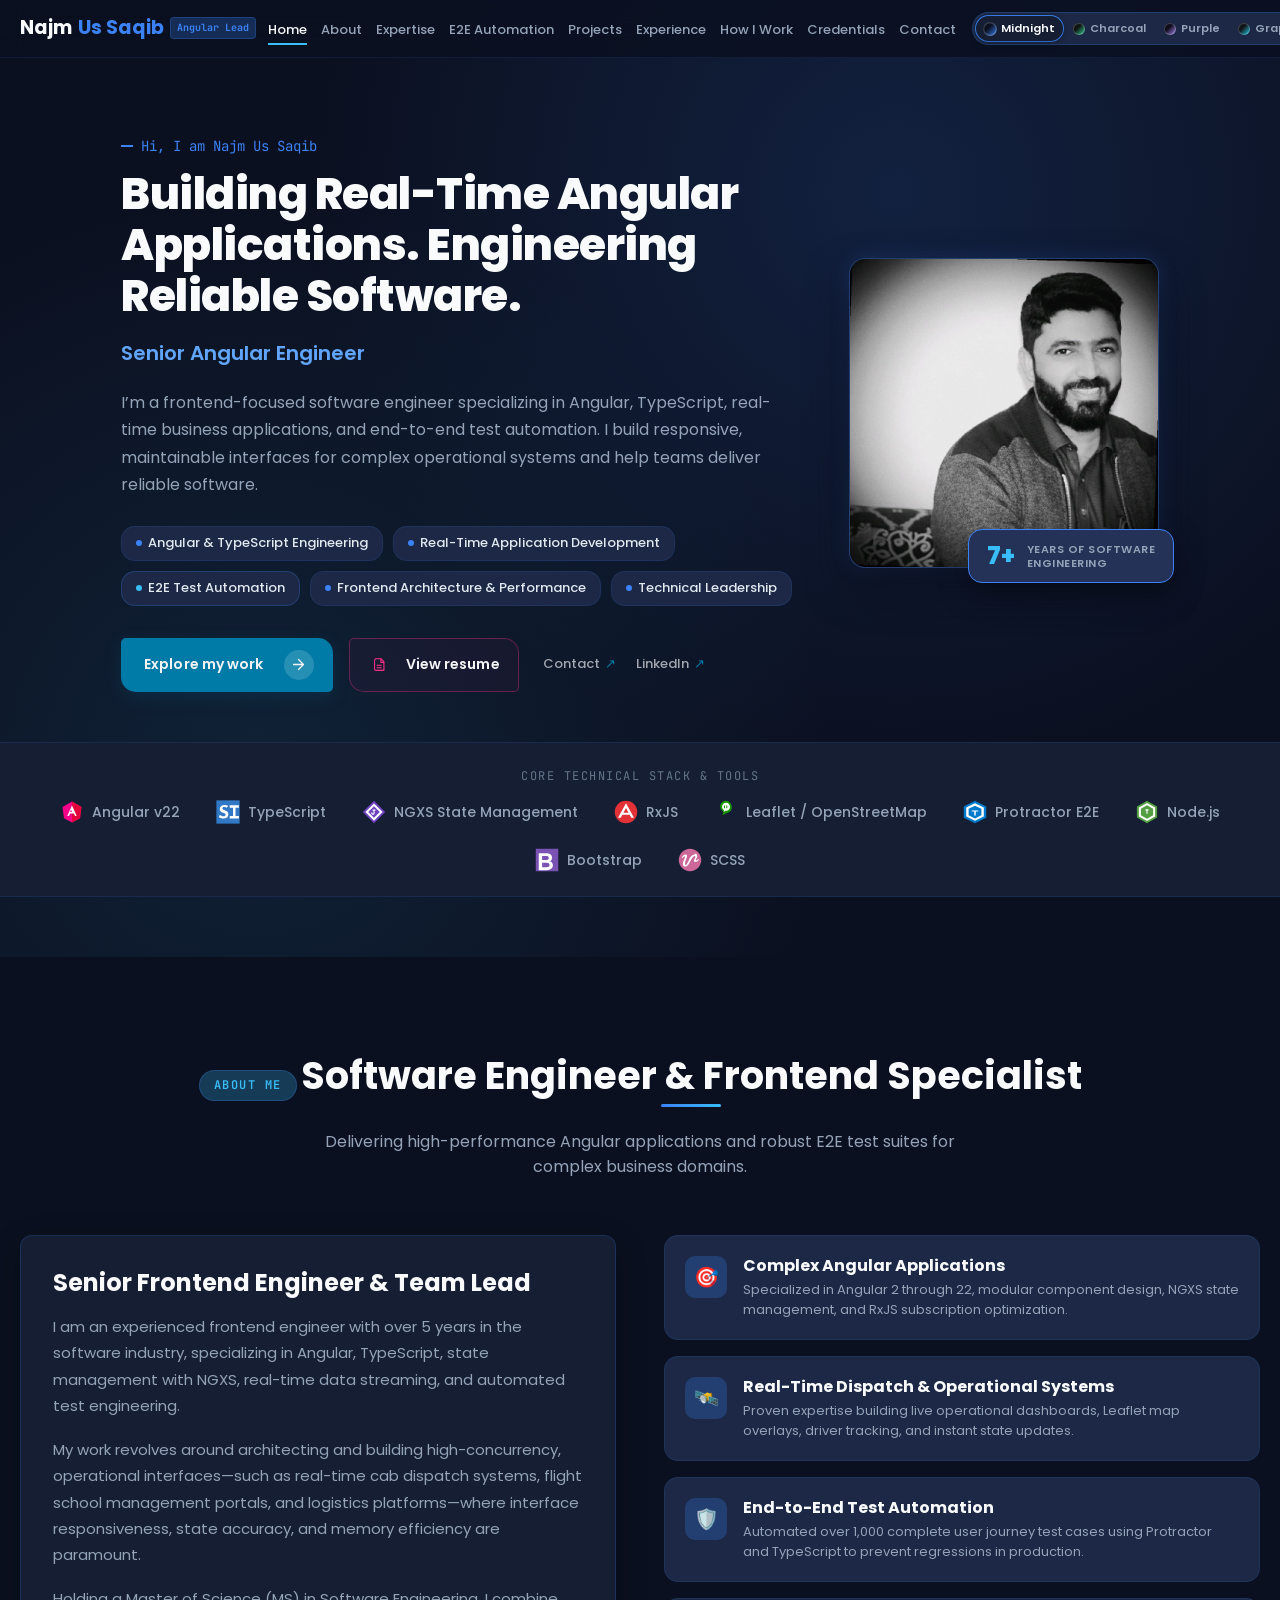
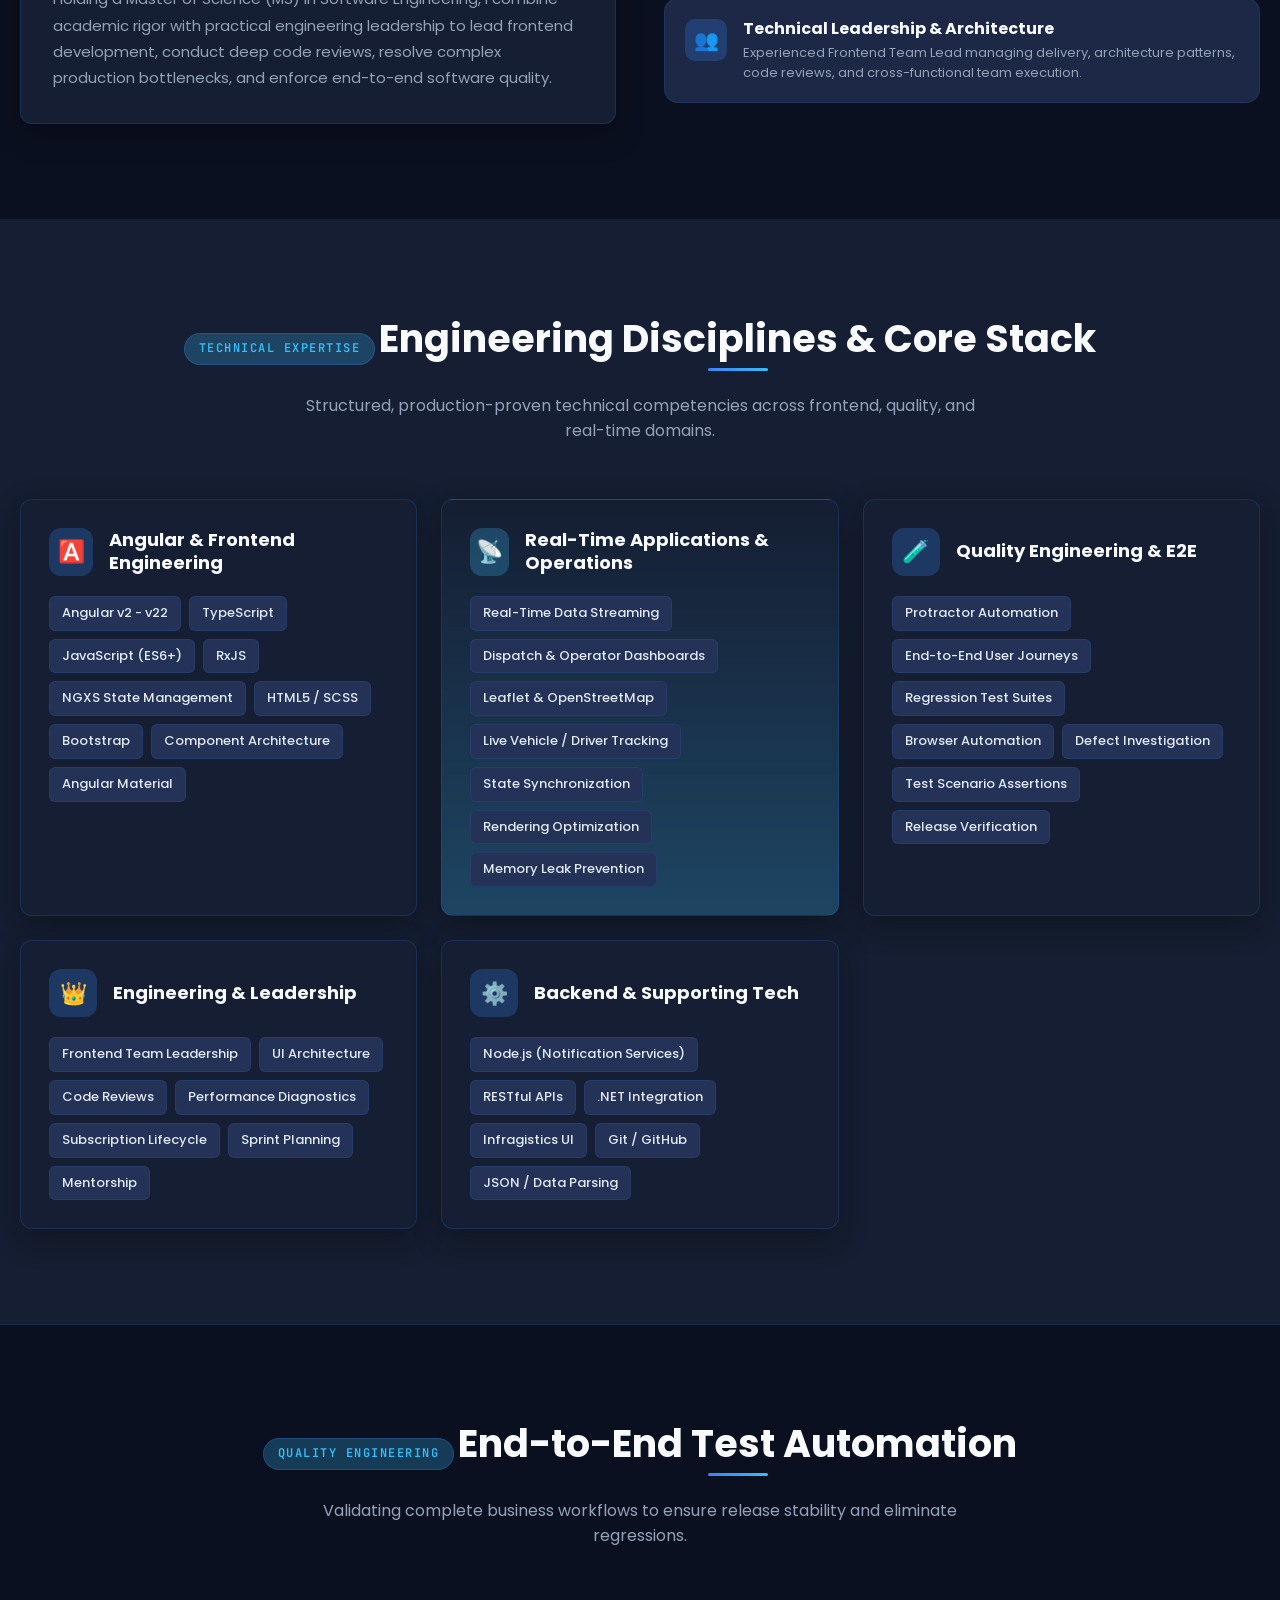
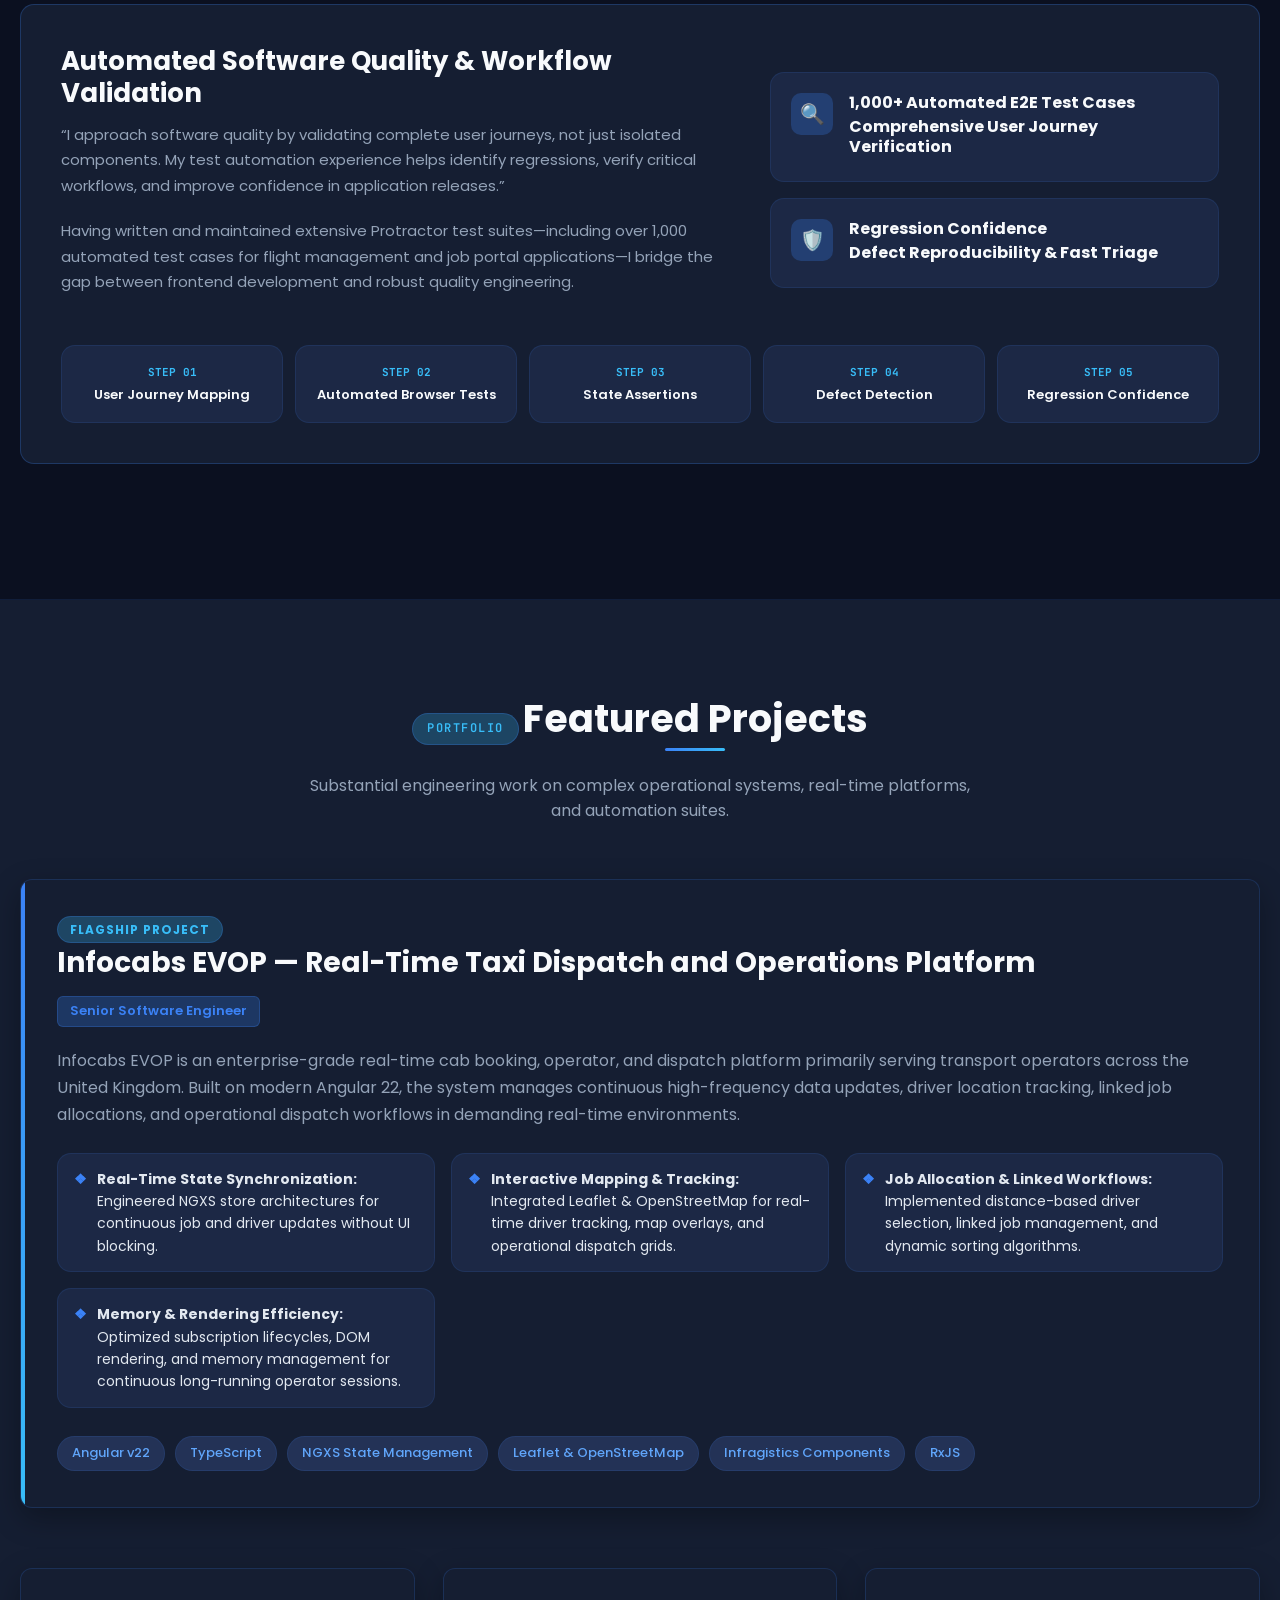
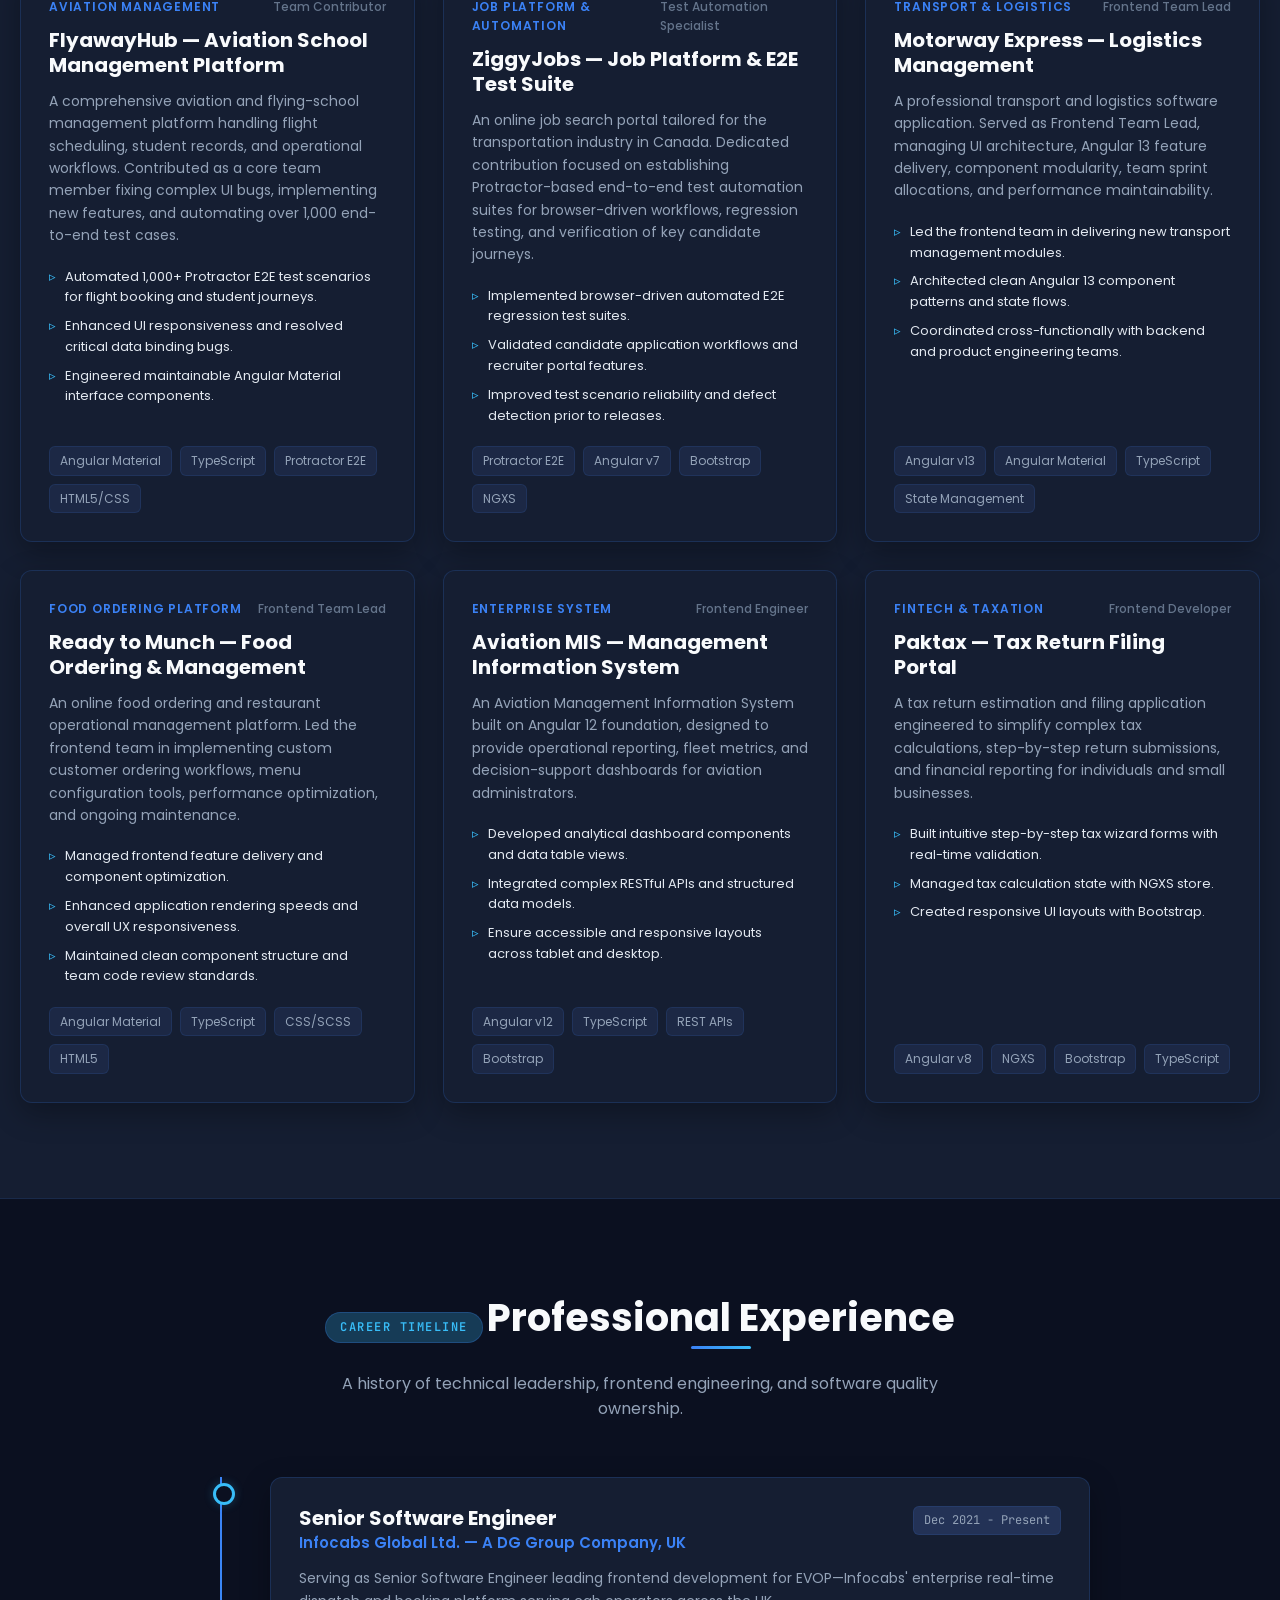
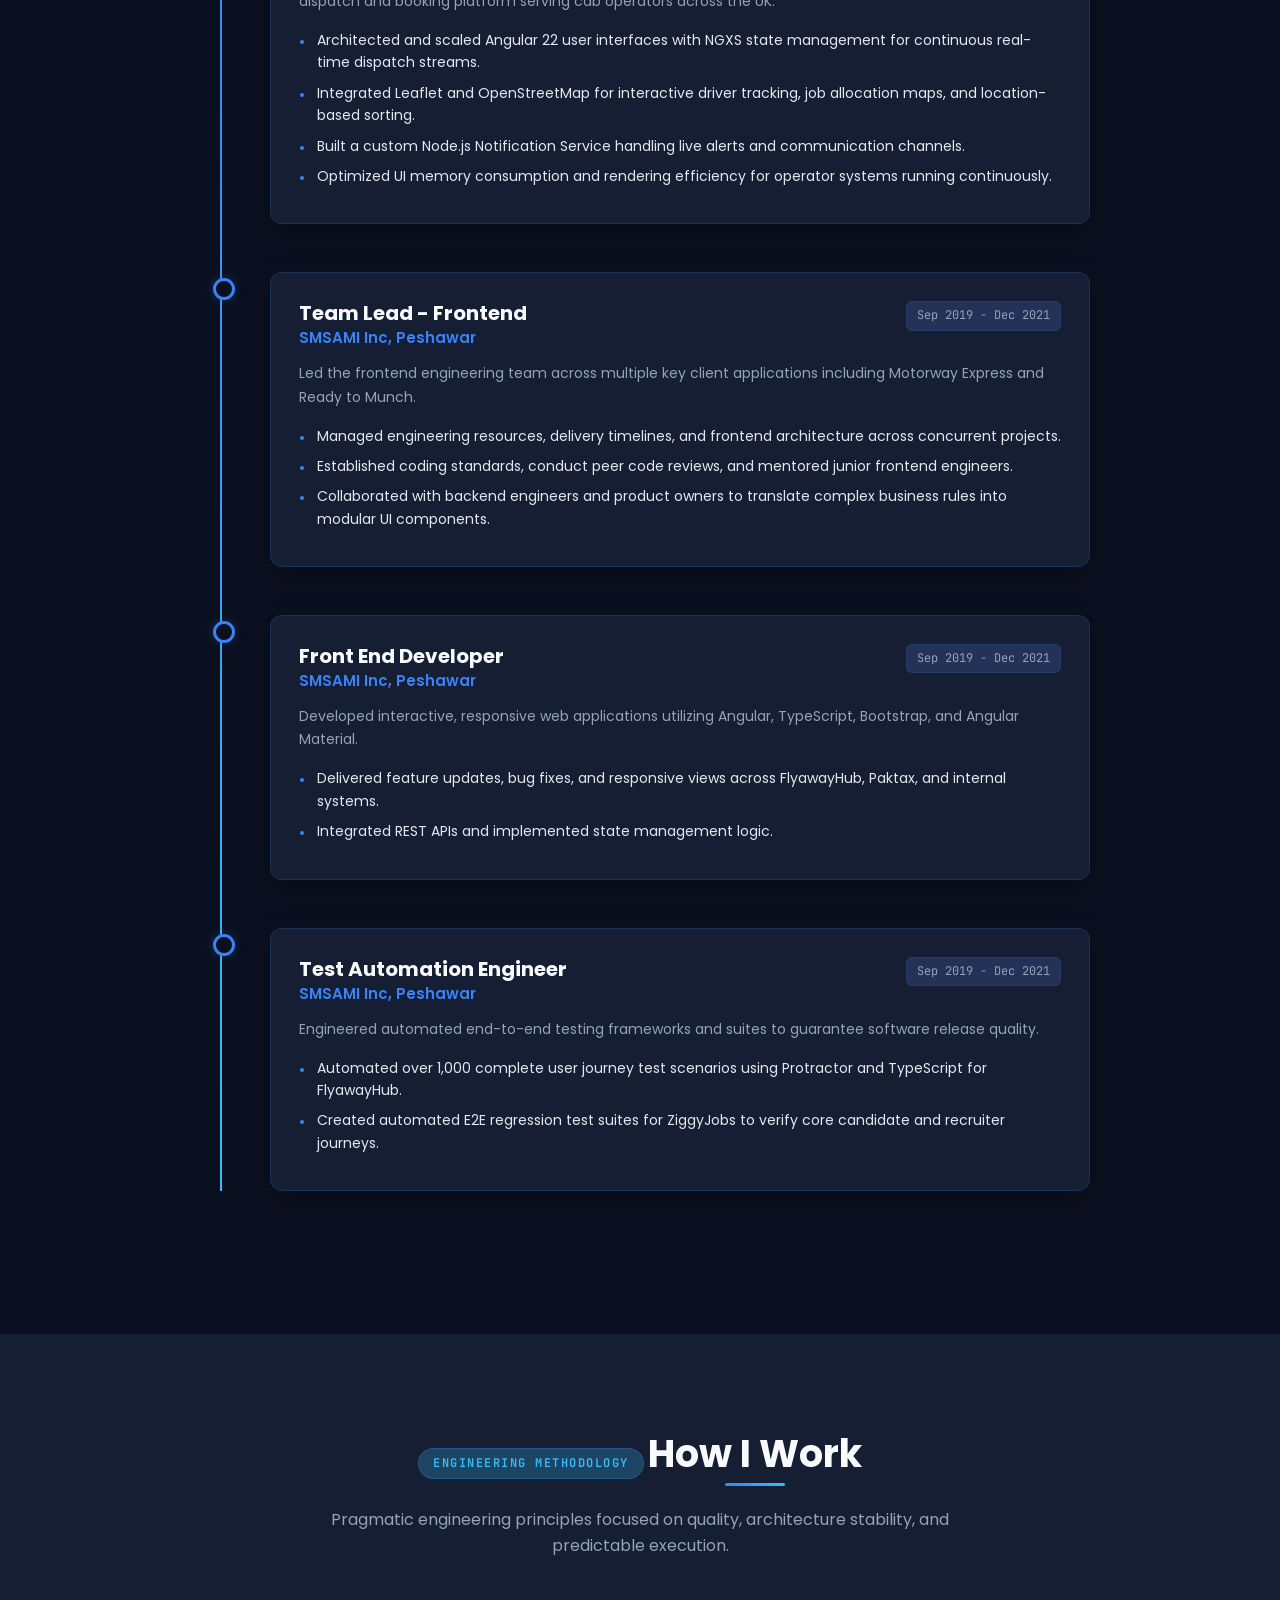
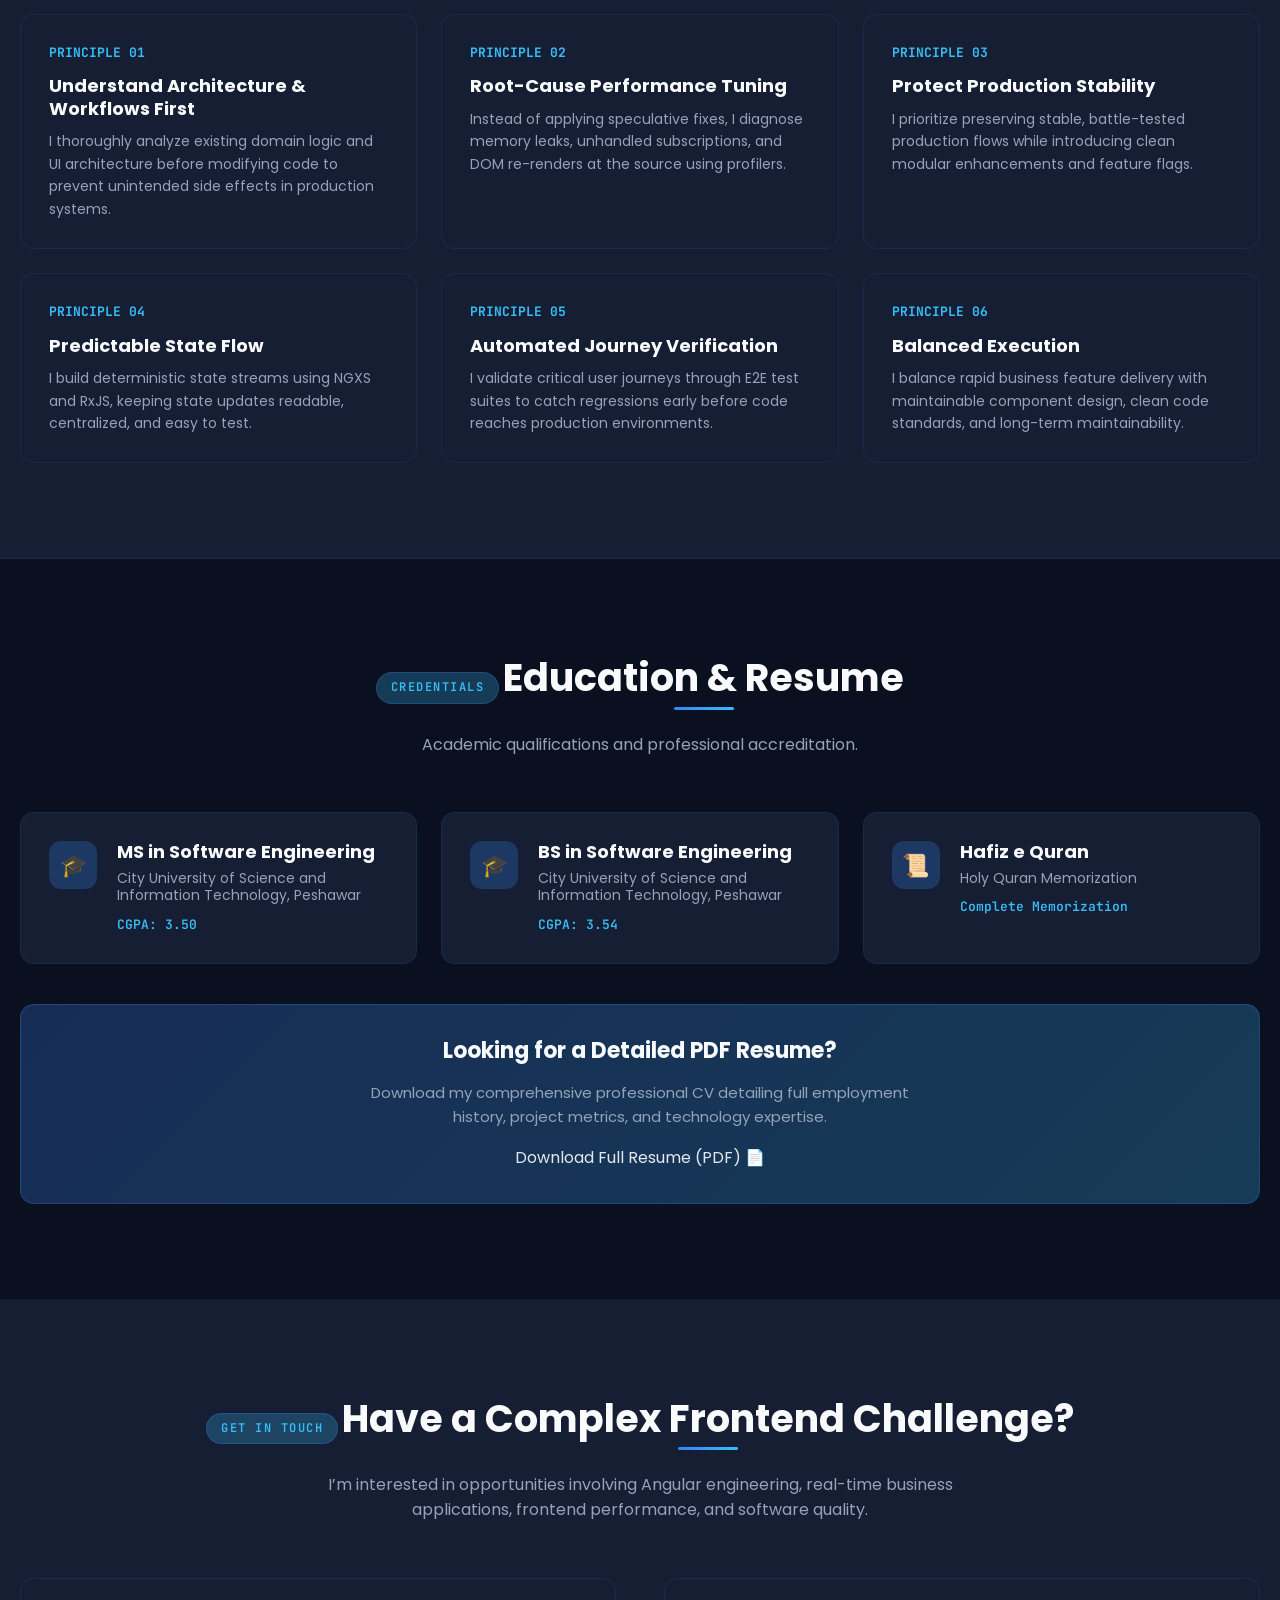
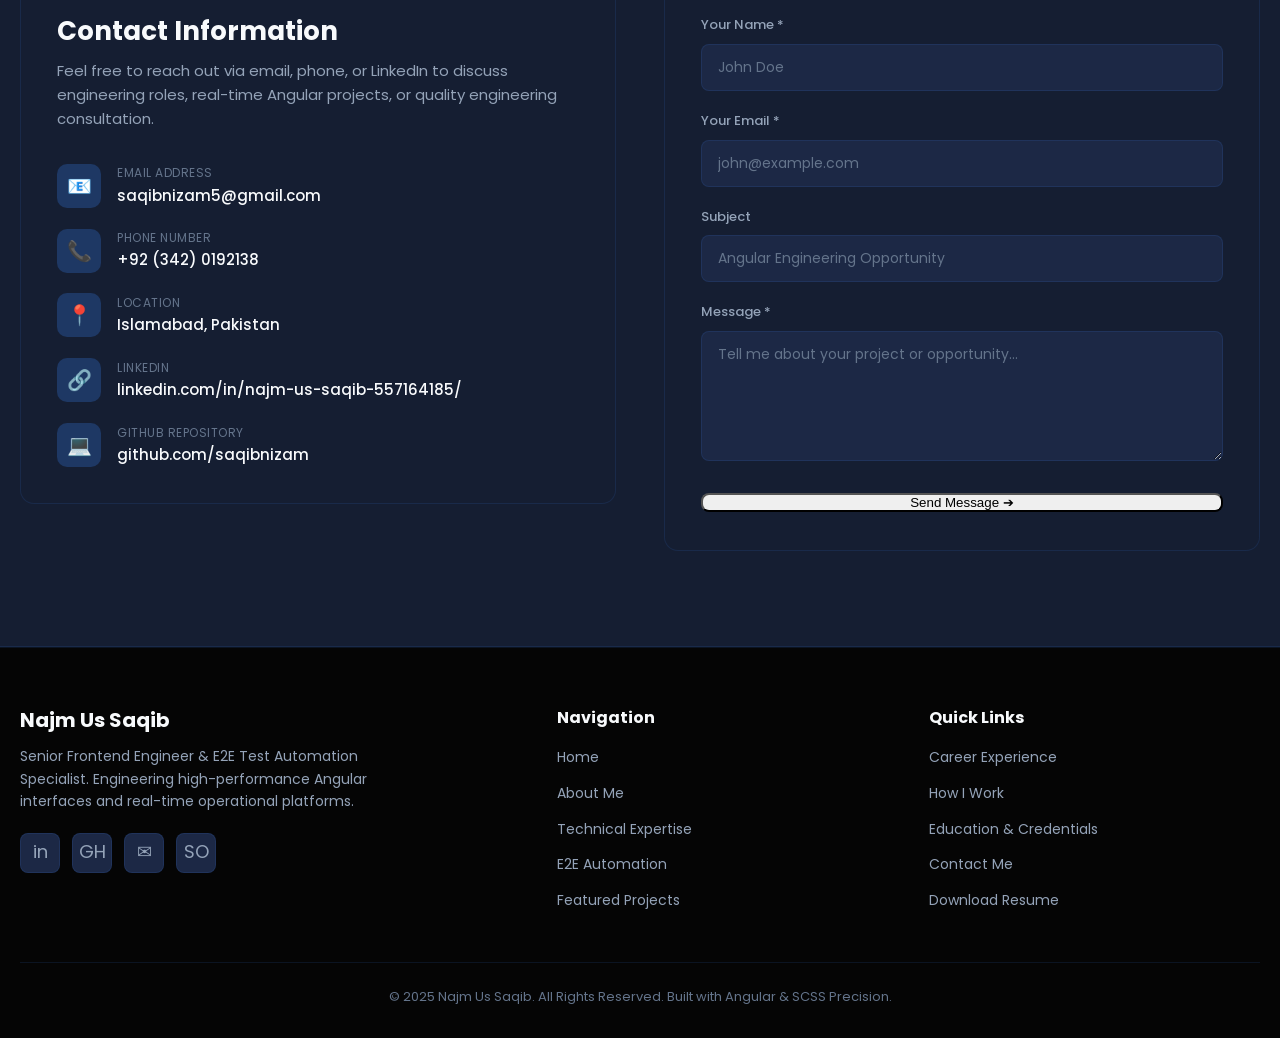
==== commit 3eeadf39: "updated" ====
--- a/index.html
+++ b/index.html
@@ -172,20 +172,41 @@
 
                     <!-- CTA Buttons -->
                     <div class="hero-actions">
-                        <a href="#projects" class="btn btn-primary">
-                            Explore My Work ➔
+                        <a href="#projects" class="hero-cta hero-cta--primary">
+                            <span class="hero-cta__label">Explore my work</span>
+                            <span class="hero-cta__icon" aria-hidden="true">
+                                <svg viewBox="0 0 24 24" fill="none">
+                                    <path d="M5 12h14M12 5l7 7-7 7" stroke="currentColor" stroke-width="1.8"
+                                        stroke-linecap="round" stroke-linejoin="round" />
+                                </svg>
+                            </span>
                         </a>
-                        <a href="assets/NAJM-US-SAQIB.pdf" download="Najm-Us-Saqib-Angular_Developer.pdf"
-                            id="heroDownloadResume" class="btn btn-rose">
-                            View Resume 📄
+
+                        <a href="assets/NAJM-US-SAQIB.pdf" target="_blank" rel="noopener noreferrer"
+                            class="hero-cta hero-cta--resume" id="heroDownloadResume">
+                            <span class="hero-cta__icon hero-cta__icon--file" aria-hidden="true">
+                                <svg viewBox="0 0 24 24" fill="none">
+                                    <path d="M7 3.75h7l4.25 4.5v12H7a2 2 0 0 1-2-2v-12a2.5 2.5 0 0 1 2-2.5Z"
+                                        stroke="currentColor" stroke-width="1.5" stroke-linejoin="round" />
+                                    <path d="M14 4v5h4M8.5 13h6M8.5 16.5h6" stroke="currentColor" stroke-width="1.5"
+                                        stroke-linecap="round" />
+                                </svg>
+                            </span>
+                            <span class="hero-cta__label">View resume</span>
                         </a>
-                        <a href="#contact" class="btn btn-secondary">
-                            Contact Me
-                        </a>
-                        <a href="https://linkedin.com/in/najm-us-saqib-557164185/" target="_blank"
-                            rel="noopener noreferrer" class="btn btn-secondary">
-                            LinkedIn ↗
-                        </a>
+
+                        <nav class="hero-cta-links" aria-label="Contact links">
+                            <a href="#contact" class="hero-cta-link">
+                                Contact
+                                <span aria-hidden="true">↗</span>
+                            </a>
+
+                            <a href="https://linkedin.com/in/najm-us-saqib-557164185/" target="_blank"
+                                rel="noopener noreferrer" class="hero-cta-link">
+                                LinkedIn
+                                <span aria-hidden="true">↗</span>
+                            </a>
+                        </nav>
                     </div>
                 </div>
 
@@ -207,14 +228,91 @@
             <div class="container">
                 <div class="strip-label">CORE TECHNICAL STACK & TOOLS</div>
                 <div class="strip-grid">
-                    <span class="tech-pill"><span class="tech-icon">⚡</span> Angular v18</span>
-                    <span class="tech-pill"><span class="tech-icon">📘</span> TypeScript</span>
-                    <span class="tech-pill"><span class="tech-icon">🔄</span> NGXS State Management</span>
-                    <span class="tech-pill"><span class="tech-icon">📡</span> RxJS</span>
-                    <span class="tech-pill"><span class="tech-icon">🗺️</span> Leaflet / OpenStreetMap</span>
-                    <span class="tech-pill"><span class="tech-icon">🧪</span> Protractor E2E</span>
-                    <span class="tech-pill"><span class="tech-icon">🟢</span> Node.js</span>
-                    <span class="tech-pill"><span class="tech-icon">🎨</span> Bootstrap / SCSS</span>
+                    <span class="tech-pill">
+                        <svg xmlns="http://w3.org" viewBox="0 0 1200 1200" width="24" height="24">
+                            <path fill="#F40088"
+                                d="M600 77.2L124.7 351.6l74.1 556.7L600 1122.8l401.2-214.5 74.1-556.7z" />
+                            <path fill="#E4003A" d="M600 77.2v1045.6l401.2-214.5 74.1-556.7z" />
+                            <path fill="#FFF"
+                                d="M600 274.5L363.3 801.3h87.1l52.4-131.6h194.4l52.4 131.6h87.1L600 274.5zm96 331.4H504l48-120.6 48 120.6z" />
+                        </svg>
+                        Angular v22</span>
+
+                    <span class="tech-pill">
+                        <svg xmlns="http://www.w3.org/2000/svg" viewBox="0 0 128 128" width="24" height="24">
+                            <path fill="#3178C6" d="M2 2h124v124H2z" />
+                            <path fill="#FFF"
+                                d="M73 98V85h18V41H73V28h49v13h-18v44h18v13zM56 41c-2-2-6-4-11-4-7 0-11 3-11 8 0 4 3 6 12 9 14 4 20 10 20 22 0 14-10 23-27 23-9 0-18-3-24-8l6-13c5 5 12 8 19 8 7 0 11-3 11-8 0-4-3-7-13-10C25 64 20 59 20 48c0-13 10-22 26-22 8 0 15 2 20 6z" />
+                        </svg>
+                        TypeScript
+                    </span>
+
+                    <span class="tech-pill">
+                        <svg xmlns="http://www.w3.org/2000/svg" viewBox="0 0 256 256" width="24" height="24">
+                            <path fill="#6F42C1" d="M128 8 8 128l120 120 120-120z" />
+                            <path fill="#FFF" d="M128 36 36 128l92 92 92-92z" />
+                            <path fill="#6F42C1" d="m128 67 61 61-61 61-61-61z" />
+                            <path fill="#FFF"
+                                d="M113 102h30v12h-9v28c0 10-7 16-17 16-11 0-18-6-18-16v-9h13v8c0 4 2 6 5 6s5-2 5-6v-27h-9z" />
+                        </svg>
+                        NGXS State Management
+                    </span>
+
+                    <span class="tech-pill">
+                        <svg xmlns="http://www.w3.org/2000/svg" viewBox="0 0 256 256" width="24" height="24">
+                            <circle cx="128" cy="128" r="120" fill="#E23237" />
+                            <path fill="#FFF" d="M128 35 43 190h28l18-34h78l18 34h28zm0 51 27 49h-54z" />
+                        </svg>
+                        RxJS
+                    </span>
+
+                    <span class="tech-pill">
+                        <svg xmlns="http://www.w3.org/2000/svg" viewBox="0 0 256 256" width="24" height="24">
+                            <path fill="#199900"
+                                d="M128 8c-34 0-62 28-62 62 0 24 14 44 34 54l-9 38 37-22c34 0 62-28 62-62S162 8 128 8z" />
+                            <path fill="#FFF"
+                                d="M128 29c-23 0-42 19-42 42 0 15 8 29 21 36l-5 20 20-12c26 4 49-16 49-44 0-23-19-42-43-42zm-22 29h12v29h-12zm24 0h12v29h-12z" />
+                        </svg>
+                        Leaflet / OpenStreetMap
+                    </span>
+
+                    <span class="tech-pill">
+                        <svg xmlns="http://www.w3.org/2000/svg" viewBox="0 0 256 256" width="24" height="24">
+                            <path fill="#007ACC" d="M128 8 8 68v120l120 60 120-60V68z" />
+                            <path fill="#FFF" d="M128 34 34 81v94l94 47 94-47V81z" />
+                            <path fill="#007ACC" d="m128 60 68 34v68l-68 34-68-34V94z" />
+                            <path fill="#FFF" d="M93 111h70v12h-27v42h-16v-42H93z" />
+                        </svg>
+                        Protractor E2E
+                    </span>
+
+                    <span class="tech-pill">
+                        <svg xmlns="http://www.w3.org/2000/svg" viewBox="0 0 256 256" width="24" height="24">
+                            <path fill="#539E43" d="M128 8 20 70v116l108 62 108-62V70z" />
+                            <path fill="#FFF" d="M128 31 41 81v94l87 50 87-50V81z" />
+                            <path fill="#539E43" d="m128 55 65 38v70l-65 38-65-38V93z" />
+                            <path fill="#FFF" d="M111 99h34v12h-11v36h-12v-36h-11z" />
+                        </svg>
+                        Node.js
+                    </span>
+
+                    <span class="tech-pill">
+                        <svg xmlns="http://www.w3.org/2000/svg" viewBox="0 0 256 256" width="24" height="24">
+                            <path fill="#7952B3" d="M8 8h240v240H8z" />
+                            <path fill="#FFF"
+                                d="M40 57h85c36 0 57 17 57 46 0 18-9 31-25 38 22 6 34 21 34 44 0 33-25 51-66 51H40zm36 29v43h44c17 0 26-7 26-22s-9-21-26-21zm0 71v49h49c20 0 30-8 30-24s-10-25-30-25z" />
+                        </svg>
+                        Bootstrap
+                    </span>
+
+                    <span class="tech-pill">
+                        <svg xmlns="http://www.w3.org/2000/svg" viewBox="0 0 128 128" width="24" height="24">
+                            <path fill="#CD6799" d="M64 4C31 4 4 31 4 64s27 60 60 60 60-27 60-60S97 4 64 4z" />
+                            <path fill="#FFF"
+                                d="M89 35c-14 0-24 15-31 30-5 10-11 25-17 25-3 0-4-3-4-6 0-13 11-33 11-41 0-5-3-8-8-8-7 0-15 7-20 15l5 3c4-5 8-9 11-9 1 0 2 1 2 2 0 6-12 26-12 39 0 9 5 14 13 14 13 0 21-17 28-31 7-13 14-26 22-26 3 0 4 2 4 4 0 6-8 13-8 20 0 5 3 8 8 8 7 0 14-6 19-13l-5-3c-4 5-8 8-11 8-1 0-2-1-2-2 0-4 9-13 9-22 0-8-5-13-14-13z" />
+                        </svg>
+                        SCSS
+                    </span>
                 </div>
             </div>
         </div>
@@ -255,7 +353,7 @@
                         <div class="highlight-icon">🎯</div>
                         <div class="highlight-info">
                             <h4>Complex Angular Applications</h4>
-                            <p>Specialized in Angular 2 through 18, modular component design, NGXS state management, and
+                            <p>Specialized in Angular 2 through 22, modular component design, NGXS state management, and
                                 RxJS subscription optimization.</p>
                         </div>
                     </div>
@@ -309,7 +407,7 @@
                         <h3>Angular & Frontend Engineering</h3>
                     </div>
                     <div class="expertise-tags">
-                        <span class="tag">Angular v2 - v18</span>
+                        <span class="tag">Angular v2 - v22</span>
                         <span class="tag">TypeScript</span>
                         <span class="tag">JavaScript (ES6+)</span>
                         <span class="tag">RxJS</span>
@@ -484,7 +582,7 @@
 
                     <p class="flagship-desc">
                         Infocabs EVOP is an enterprise-grade real-time cab booking, operator, and dispatch platform
-                        primarily serving transport operators across the United Kingdom. Built on modern Angular 18, the
+                        primarily serving transport operators across the United Kingdom. Built on modern Angular 22, the
                         system manages continuous high-frequency data updates, driver location tracking, linked job
                         allocations, and operational dispatch workflows in demanding real-time environments.
                     </p>
@@ -513,7 +611,7 @@
                     </div>
 
                     <div class="flagship-tech">
-                        <span class="tech-badge">Angular v18</span>
+                        <span class="tech-badge">Angular v22</span>
                         <span class="tech-badge">TypeScript</span>
                         <span class="tech-badge">NGXS State Management</span>
                         <span class="tech-badge">Leaflet & OpenStreetMap</span>
@@ -707,7 +805,7 @@
                         <div class="timeline-header">
                             <div>
                                 <h3>Senior Software Engineer</h3>
-                                <div class="company-name">Infocabs Global Ltd, Islamabad</div>
+                                <div class="company-name">Infocabs Global Ltd. — A DG Group Company, UK</div>
                             </div>
                             <span class="timeline-date">Dec 2021 - Present</span>
                         </div>
@@ -716,7 +814,7 @@
                             enterprise real-time dispatch and booking platform serving cab operators across the UK.
                         </p>
                         <ul>
-                            <li>Architected and scaled Angular 18 user interfaces with NGXS state management for
+                            <li>Architected and scaled Angular 22 user interfaces with NGXS state management for
                                 continuous real-time dispatch streams.</li>
                             <li>Integrated Leaflet and OpenStreetMap for interactive driver tracking, job allocation
                                 maps, and location-based sorting.</li>
--- a/assets/css/style.css
+++ b/assets/css/style.css
@@ -1,6 +1,8 @@
 @charset "UTF-8";
+
 /* Dynamic CSS Custom Property Theme Definitions */
-:root, [data-theme=midnight-blue] {
+:root,
+[data-theme=midnight-blue] {
   --bg-dark: #0B1020;
   --bg-surface-1: #151E32;
   --bg-surface-2: #1C2845;
@@ -23,8 +25,8 @@
   --card-radius: 14px;
   --card-shadow: 0 10px 30px rgba(0, 0, 0, 0.35);
   --hero-bg: radial-gradient(circle at 70% 20%, rgba(59, 130, 246, 0.15) 0%, transparent 50%),
-             radial-gradient(circle at 20% 80%, rgba(56, 189, 248, 0.1) 0%, transparent 45%),
-             #0B1020;
+    radial-gradient(circle at 20% 80%, rgba(56, 189, 248, 0.1) 0%, transparent 45%),
+    #0B1020;
   --grid-pattern: radial-gradient(rgba(59, 130, 246, 0.1) 1px, transparent 1px);
 }
 
@@ -77,8 +79,8 @@
   --card-radius: 20px;
   --card-shadow: 0 15px 35px rgba(16, 13, 26, 0.6);
   --hero-bg: radial-gradient(circle at 65% 30%, rgba(167, 139, 250, 0.2) 0%, transparent 60%),
-             radial-gradient(circle at 25% 75%, rgba(244, 114, 182, 0.12) 0%, transparent 50%),
-             #100D1A;
+    radial-gradient(circle at 25% 75%, rgba(244, 114, 182, 0.12) 0%, transparent 50%),
+    #100D1A;
   --grid-pattern: radial-gradient(rgba(167, 139, 250, 0.15) 1.5px, transparent 1.5px);
 }
 
@@ -106,7 +108,7 @@
   --card-shadow: 0 4px 16px rgba(0, 0, 0, 0.4);
   --hero-bg: linear-gradient(180deg, #111418 0%, #171C22 100%);
   --grid-pattern: linear-gradient(to right, rgba(34, 211, 238, 0.05) 1px, transparent 1px),
-                  linear-gradient(to bottom, rgba(34, 211, 238, 0.05) 1px, transparent 1px);
+    linear-gradient(to bottom, rgba(34, 211, 238, 0.05) 1px, transparent 1px);
 }
 
 [data-theme=black-cerulean-rose] {
@@ -132,8 +134,8 @@
   --card-radius: 16px;
   --card-shadow: 0 12px 36px rgba(0, 0, 0, 0.6);
   --hero-bg: radial-gradient(circle at 75% 25%, rgba(0, 123, 167, 0.18) 0%, transparent 50%),
-             radial-gradient(circle at 20% 75%, rgba(255, 46, 136, 0.12) 0%, transparent 45%),
-             #0A0A0C;
+    radial-gradient(circle at 20% 75%, rgba(255, 46, 136, 0.12) 0%, transparent 45%),
+    #0A0A0C;
   --grid-pattern: none;
 }
 
@@ -160,6 +162,227 @@
   transition: background-color 0.35s ease, color 0.35s ease;
 }
 
+.hero-actions {
+  --cta-blue: #007ba7;
+  --cta-rose: #ff2e88;
+  --cta-text: #f5f5f7;
+  --cta-muted: #a4a7b0;
+  --cta-border: rgb(255 255 255 / 13%);
+
+  display: flex;
+  align-items: center;
+  flex-wrap: wrap;
+  gap: 12px;
+  margin-top: 30px;
+}
+
+/* Shared structure */
+.hero-actions a {
+  -webkit-tap-highlight-color: transparent;
+}
+
+.hero-cta {
+  position: relative;
+  isolation: isolate;
+  display: inline-flex;
+  align-items: center;
+  justify-content: center;
+  gap: 20px;
+  min-height: 54px;
+  padding: 0 18px 0 22px;
+  overflow: hidden;
+  border: 1px solid transparent;
+  border-radius: 5px 15px 5px 15px;
+  color: var(--cta-text);
+  font: inherit;
+  font-size: 14px;
+  font-weight: 600;
+  letter-spacing: 0.1px;
+  text-decoration: none;
+  transition:
+    transform 220ms ease,
+    border-color 220ms ease,
+    background-color 220ms ease,
+    box-shadow 220ms ease;
+}
+
+.hero-cta__label {
+  position: relative;
+  z-index: 1;
+}
+
+.hero-cta__icon {
+  position: relative;
+  z-index: 1;
+  display: grid;
+  place-items: center;
+  width: 30px;
+  height: 30px;
+  flex: 0 0 30px;
+  border-radius: 50%;
+  background: rgb(255 255 255 / 15%);
+  transition:
+    transform 220ms ease,
+    background-color 220ms ease;
+}
+
+.hero-cta__icon svg {
+  display: block;
+  width: 17px;
+  height: 17px;
+}
+
+/* Primary action */
+.hero-cta--primary {
+  background: var(--cta-blue);
+  box-shadow: 0 5px 18px rgb(0 123 167 / 15%);
+}
+
+.hero-cta--primary::before {
+  position: absolute;
+  z-index: -1;
+  inset: 0;
+  content: "";
+  background: linear-gradient(115deg,
+      transparent 20%,
+      rgb(255 255 255 / 12%) 50%,
+      transparent 80%);
+  transform: translateX(-130%);
+  transition: transform 500ms ease;
+}
+
+.hero-cta--primary:hover {
+  transform: translateY(-2px);
+  box-shadow: 0 9px 25px rgb(0 123 167 / 25%);
+}
+
+.hero-cta--primary:hover::before {
+  transform: translateX(130%);
+}
+
+.hero-cta--primary:hover .hero-cta__icon {
+  transform: translateX(3px);
+  background: rgb(255 255 255 / 22%);
+}
+
+/* Resume: restrained rose accent */
+.hero-cta--resume {
+  gap: 11px;
+  padding-left: 15px;
+  background: rgb(255 46 136 / 4%);
+  border-color: rgb(255 46 136 / 35%);
+  color: var(--cta-text);
+}
+
+.hero-cta--resume .hero-cta__icon--file {
+  background: transparent;
+  color: var(--cta-rose);
+}
+
+.hero-cta--resume:hover {
+  transform: translateY(-2px);
+  background: rgb(255 46 136 / 9%);
+  border-color: var(--cta-rose);
+}
+
+.hero-cta--resume:hover .hero-cta__icon {
+  transform: translateY(-2px);
+}
+
+/* Contact and LinkedIn: quiet text links */
+.hero-cta-links {
+  display: flex;
+  align-items: center;
+  flex-wrap: wrap;
+  gap: 20px;
+  margin-left: 8px;
+}
+
+.hero-cta-link {
+  display: inline-flex;
+  align-items: center;
+  gap: 5px;
+  padding: 9px 0;
+  color: var(--cta-muted);
+  font-size: 13px;
+  font-weight: 500;
+  text-decoration: none;
+  transition: color 180ms ease;
+}
+
+.hero-cta-link span {
+  color: var(--cta-blue);
+  transition:
+    color 180ms ease,
+    transform 180ms ease;
+}
+
+.hero-cta-link:hover {
+  color: var(--cta-text);
+}
+
+.hero-cta-link:hover span {
+  color: var(--cta-rose);
+  transform: translate(2px, -2px);
+}
+
+/* Keyboard accessibility */
+.hero-actions a:focus-visible {
+  outline: 2px solid var(--cta-rose);
+  outline-offset: 4px;
+}
+
+/* Tablet and mobile */
+@media (max-width: 640px) {
+  .hero-actions {
+    gap: 10px;
+    margin-top: 24px;
+  }
+
+  .hero-cta {
+    min-height: 49px;
+    gap: 12px;
+    padding-right: 13px;
+    padding-left: 16px;
+    font-size: 13px;
+  }
+
+  .hero-cta__icon {
+    width: 27px;
+    height: 27px;
+    flex-basis: 27px;
+  }
+
+  .hero-cta-links {
+    width: 100%;
+    margin: 5px 0 0;
+    gap: 24px;
+  }
+}
+
+@media (max-width: 360px) {
+  .hero-cta {
+    gap: 8px;
+    padding-right: 10px;
+    padding-left: 12px;
+  }
+}
+
+/* Respect reduced-motion preferences */
+@media (prefers-reduced-motion: reduce) {
+
+  .hero-actions *,
+  .hero-actions *::before {
+    animation: none !important;
+    transition: none !important;
+  }
+
+  .hero-actions a:hover {
+    transform: none;
+  }
+}
+
+
 /* Accessibility Focus States */
 a:focus-visible,
 button:focus-visible,
@@ -180,7 +403,12 @@
 }
 
 /* Typography Helpers */
-h1, h2, h3, h4, h5, h6 {
+h1,
+h2,
+h3,
+h4,
+h5,
+h6 {
   color: var(--text-primary);
   font-family: var(--font-heading);
   font-weight: 700;
@@ -193,7 +421,8 @@
   -webkit-text-fill-color: transparent;
 }
 
-.text-rose, .text-secondary-accent {
+.text-rose,
+.text-secondary-accent {
   color: var(--accent-secondary);
 }
 
@@ -227,6 +456,7 @@
   text-align: center;
   margin-bottom: 55px;
 }
+
 .section-title .category-badge {
   display: inline-block;
   font-size: 12px;
@@ -241,6 +471,7 @@
   border-radius: 20px;
   margin-bottom: 12px;
 }
+
 .section-title h2 {
   font-size: 38px;
   font-weight: 700;
@@ -248,6 +479,7 @@
   position: relative;
   display: inline-block;
 }
+
 .section-title h2::after {
   content: "";
   position: absolute;
@@ -259,6 +491,7 @@
   background: linear-gradient(90deg, var(--accent-primary), var(--accent-secondary));
   border-radius: 2px;
 }
+
 .section-title p {
   color: var(--text-muted);
   font-size: 16px;
@@ -280,6 +513,7 @@
   transition: padding 0.3s ease, background-color 0.35s ease, border-color 0.35s ease;
   padding: 12px 0;
 }
+
 header.scrolled {
   padding: 8px 0;
   box-shadow: 0 10px 30px rgba(0, 0, 0, 0.5);
@@ -301,9 +535,11 @@
   gap: 6px;
   white-space: nowrap;
 }
+
 .logo .logo-accent {
   color: var(--accent-primary);
 }
+
 .logo .logo-badge {
   font-size: 10px;
   font-family: var(--font-mono);
@@ -326,6 +562,7 @@
   gap: 14px;
   align-items: center;
 }
+
 nav ul li a {
   font-size: 13px;
   font-weight: 500;
@@ -334,9 +571,12 @@
   position: relative;
   white-space: nowrap;
 }
-nav ul li a:hover, nav ul li a.active {
+
+nav ul li a:hover,
+nav ul li a.active {
   color: var(--text-primary);
 }
+
 nav ul li a::after {
   content: "";
   position: absolute;
@@ -347,9 +587,12 @@
   background: var(--accent-primary);
   transition: width 0.25s ease;
 }
-nav ul li a:hover::after, nav ul li a.active::after {
+
+nav ul li a:hover::after,
+nav ul li a.active::after {
   width: 100%;
 }
+
 nav ul li a.active::after {
   background: var(--accent-secondary);
 }
@@ -382,6 +625,7 @@
   font-weight: 600;
   font-family: var(--font-body);
 }
+
 .theme-btn .swatch {
   width: 12px;
   height: 12px;
@@ -390,19 +634,23 @@
   box-shadow: inset 0 0 0 1px rgba(255, 255, 255, 0.2);
   flex-shrink: 0;
 }
+
 .theme-btn .theme-label {
   display: inline;
   white-space: nowrap;
 }
+
 .theme-btn:hover {
   color: var(--text-primary);
   background: rgba(255, 255, 255, 0.05);
 }
+
 .theme-btn.active {
   background: var(--bg-surface-1);
   color: var(--text-primary);
   box-shadow: 0 2px 8px rgba(0, 0, 0, 0.3), 0 0 0 1px var(--accent-primary);
 }
+
 .theme-btn.active .swatch {
   transform: scale(1.15);
 }
@@ -466,6 +714,7 @@
   flex: 1;
   max-width: 680px;
 }
+
 .hero-text-content .hero-greeting {
   font-family: var(--font-mono);
   font-size: 14px;
@@ -475,6 +724,7 @@
   align-items: center;
   gap: 8px;
 }
+
 .hero-text-content .hero-greeting::before {
   content: "";
   display: inline-block;
@@ -482,6 +732,7 @@
   height: 2px;
   background: var(--accent-primary);
 }
+
 .hero-text-content h1 {
   font-size: 44px;
   line-height: 1.15;
@@ -489,6 +740,7 @@
   margin-bottom: 16px;
   letter-spacing: -0.5px;
 }
+
 .hero-text-content .hero-headline {
   font-size: 20px;
   color: var(--accent-primary-light);
@@ -498,6 +750,7 @@
   display: flex;
   align-items: center;
 }
+
 .hero-text-content .hero-description {
   font-size: 16px;
   color: var(--text-muted);
@@ -511,6 +764,7 @@
   gap: 10px;
   margin-bottom: 32px;
 }
+
 .hero-badges .badge-item {
   background: var(--bg-surface-2);
   border: 1px solid var(--border-subtle);
@@ -524,23 +778,28 @@
   gap: 6px;
   transition: all 0.25s ease;
 }
+
 .hero-badges .badge-item .badge-dot {
   width: 6px;
   height: 6px;
   border-radius: 50%;
   background-color: var(--accent-primary);
 }
+
 .hero-badges .badge-item:hover {
   border-color: var(--accent-primary);
   background: var(--accent-primary-glow);
   transform: translateY(-2px);
 }
+
 .hero-badges .badge-item.badge-highlight {
   border-color: var(--border-medium);
 }
+
 .hero-badges .badge-item.badge-highlight .badge-dot {
   background-color: var(--accent-secondary);
 }
+
 .hero-badges .badge-item.badge-highlight:hover {
   background: var(--accent-secondary-glow);
   border-color: var(--accent-secondary);
@@ -551,6 +810,7 @@
   flex-wrap: wrap;
   gap: 16px;
 }
+
 .hero-actions .btn {
   display: inline-flex;
   align-items: center;
@@ -564,31 +824,37 @@
   transition: all 0.25s cubic-bezier(0.16, 1, 0.3, 1);
   border: 1px solid transparent;
 }
+
 .hero-actions .btn.btn-primary {
   background: var(--accent-primary);
   color: #FFFFFF;
   box-shadow: 0 4px 20px var(--accent-primary-glow);
 }
+
 .hero-actions .btn.btn-primary:hover {
   background: var(--accent-primary-light);
   transform: translateY(-2px);
 }
+
 .hero-actions .btn.btn-secondary {
   background: var(--bg-surface-2);
   color: var(--text-primary);
   border-color: var(--border-medium);
 }
+
 .hero-actions .btn.btn-secondary:hover {
   background: var(--bg-surface-3);
   border-color: var(--accent-primary);
   color: var(--accent-primary);
   transform: translateY(-2px);
 }
+
 .hero-actions .btn.btn-rose {
   background: var(--accent-secondary-glow);
   color: var(--accent-secondary);
   border-color: var(--border-medium);
 }
+
 .hero-actions .btn.btn-rose:hover {
   background: var(--accent-secondary);
   color: #FFFFFF;
@@ -600,6 +866,7 @@
   flex-shrink: 0;
   position: relative;
 }
+
 .hero-avatar-wrapper .avatar-frame {
   width: 310px;
   height: 310px;
@@ -610,6 +877,7 @@
   box-shadow: var(--card-shadow);
   background: var(--bg-surface-2);
 }
+
 .hero-avatar-wrapper .avatar-frame img {
   width: 100%;
   height: 100%;
@@ -618,10 +886,12 @@
   filter: contrast(1.05) brightness(0.95);
   transition: transform 0.5s ease, filter 0.5s ease;
 }
+
 .hero-avatar-wrapper .avatar-frame:hover img {
   transform: scale(1.03);
   filter: contrast(1.08) brightness(1);
 }
+
 .hero-avatar-wrapper .avatar-experience-badge {
   position: absolute;
   bottom: -15px;
@@ -635,12 +905,14 @@
   align-items: center;
   gap: 12px;
 }
+
 .hero-avatar-wrapper .avatar-experience-badge .stat-number {
   font-size: 24px;
   font-weight: 800;
   color: var(--accent-secondary);
   line-height: 1;
 }
+
 .hero-avatar-wrapper .avatar-experience-badge .stat-label {
   font-size: 11px;
   color: var(--text-muted);
@@ -657,6 +929,7 @@
   border-bottom: 1px solid var(--border-subtle);
   padding: 24px 0;
 }
+
 .tech-strip .strip-label {
   font-size: 12px;
   text-transform: uppercase;
@@ -666,6 +939,7 @@
   text-align: center;
   font-family: var(--font-mono);
 }
+
 .tech-strip .strip-grid {
   display: flex;
   flex-wrap: wrap;
@@ -673,6 +947,7 @@
   align-items: center;
   gap: 24px 36px;
 }
+
 .tech-strip .strip-grid .tech-pill {
   display: flex;
   align-items: center;
@@ -682,10 +957,12 @@
   font-weight: 500;
   transition: color 0.25s ease, transform 0.25s ease;
 }
+
 .tech-strip .strip-grid .tech-pill:hover {
   color: var(--accent-primary);
   transform: translateY(-2px);
 }
+
 .tech-strip .strip-grid .tech-pill .tech-icon {
   font-size: 18px;
 }
@@ -705,17 +982,20 @@
   padding: 32px;
   box-shadow: var(--card-shadow);
 }
+
 .about-summary-card h3 {
   font-size: 24px;
   margin-bottom: 16px;
   color: var(--text-primary);
 }
+
 .about-summary-card p {
   color: var(--text-muted);
   font-size: 15px;
   line-height: 1.75;
   margin-bottom: 18px;
 }
+
 .about-summary-card p:last-child {
   margin-bottom: 0;
 }
@@ -725,6 +1005,7 @@
   grid-template-columns: 1fr;
   gap: 16px;
 }
+
 .about-highlights .highlight-card {
   background: var(--bg-surface-2);
   border: 1px solid var(--border-subtle);
@@ -735,10 +1016,12 @@
   align-items: flex-start;
   transition: border-color 0.25s ease, transform 0.25s ease;
 }
+
 .about-highlights .highlight-card:hover {
   border-color: var(--border-medium);
   transform: translateY(-2px);
 }
+
 .about-highlights .highlight-card .highlight-icon {
   width: 42px;
   height: 42px;
@@ -751,10 +1034,12 @@
   font-size: 20px;
   flex-shrink: 0;
 }
+
 .about-highlights .highlight-card .highlight-info h4 {
   font-size: 16px;
   margin-bottom: 4px;
 }
+
 .about-highlights .highlight-card .highlight-info p {
   font-size: 13px;
   color: var(--text-muted);
@@ -777,25 +1062,30 @@
   display: flex;
   flex-direction: column;
 }
+
 .expertise-card:hover {
   border-color: var(--border-medium);
   transform: translateY(-4px);
   box-shadow: var(--card-shadow);
 }
+
 .expertise-card.featured-discipline {
   border-color: var(--border-medium);
   background: linear-gradient(180deg, var(--bg-surface-1) 0%, var(--accent-secondary-glow) 100%);
 }
+
 .expertise-card.featured-discipline .expertise-header .expertise-icon {
   background: var(--accent-secondary-glow);
   color: var(--accent-secondary);
 }
+
 .expertise-card .expertise-header {
   display: flex;
   align-items: center;
   gap: 16px;
   margin-bottom: 20px;
 }
+
 .expertise-card .expertise-header .expertise-icon {
   width: 48px;
   height: 48px;
@@ -807,15 +1097,18 @@
   justify-content: center;
   font-size: 22px;
 }
+
 .expertise-card .expertise-header h3 {
   font-size: 18px;
   font-weight: 700;
 }
+
 .expertise-card .expertise-tags {
   display: flex;
   flex-wrap: wrap;
   gap: 8px;
 }
+
 .expertise-card .expertise-tags .tag {
   font-size: 13px;
   font-weight: 500;
@@ -826,6 +1119,7 @@
   border: 1px solid var(--border-subtle);
   transition: all 0.2s ease;
 }
+
 .expertise-card .expertise-tags .tag:hover {
   border-color: var(--accent-primary);
   color: var(--accent-primary);
@@ -839,16 +1133,19 @@
   padding: 40px;
   margin-bottom: 40px;
 }
+
 .automation-showcase .automation-banner {
   display: grid;
   grid-template-columns: 1.2fr 0.8fr;
   gap: 36px;
   align-items: center;
 }
+
 .automation-showcase .automation-banner .banner-text h3 {
   font-size: 26px;
   margin-bottom: 12px;
 }
+
 .automation-showcase .automation-banner .banner-text p {
   color: var(--text-muted);
   font-size: 15px;
@@ -864,6 +1161,7 @@
   position: relative;
   margin-top: 30px;
 }
+
 .workflow-steps .step-card {
   background: var(--bg-surface-2);
   border: 1px solid var(--border-subtle);
@@ -873,10 +1171,12 @@
   position: relative;
   transition: transform 0.25s ease, border-color 0.25s ease;
 }
+
 .workflow-steps .step-card:hover {
   border-color: var(--accent-primary);
   transform: translateY(-3px);
 }
+
 .workflow-steps .step-card .step-number {
   font-family: var(--font-mono);
   font-size: 11px;
@@ -885,6 +1185,7 @@
   margin-bottom: 6px;
   text-transform: uppercase;
 }
+
 .workflow-steps .step-card .step-title {
   font-size: 13px;
   font-weight: 600;
@@ -909,6 +1210,7 @@
   overflow: hidden;
   box-shadow: var(--card-shadow);
 }
+
 .flagship-card::before {
   content: "";
   position: absolute;
@@ -918,6 +1220,7 @@
   height: 100%;
   background: linear-gradient(180deg, var(--accent-primary), var(--accent-secondary));
 }
+
 .flagship-card .flagship-header {
   display: flex;
   justify-content: space-between;
@@ -926,6 +1229,7 @@
   gap: 16px;
   margin-bottom: 20px;
 }
+
 .flagship-card .flagship-header .flagship-tag {
   font-size: 12px;
   font-weight: 700;
@@ -937,11 +1241,13 @@
   padding: 4px 12px;
   border-radius: 20px;
 }
+
 .flagship-card .flagship-header h3 {
   font-size: 28px;
   color: var(--text-primary);
   margin-top: 4px;
 }
+
 .flagship-card .flagship-header .project-role-badge {
   font-size: 13px;
   color: var(--accent-primary);
@@ -951,18 +1257,21 @@
   border: 1px solid var(--border-medium);
   font-weight: 600;
 }
+
 .flagship-card .flagship-desc {
   color: var(--text-muted);
   font-size: 16px;
   line-height: 1.7;
   margin-bottom: 24px;
 }
+
 .flagship-card .flagship-features {
   display: grid;
   grid-template-columns: repeat(auto-fit, minmax(280px, 1fr));
   gap: 16px;
   margin-bottom: 28px;
 }
+
 .flagship-card .flagship-features .feature-point {
   background: var(--bg-surface-2);
   border: 1px solid var(--border-subtle);
@@ -974,15 +1283,18 @@
   font-size: 14px;
   color: var(--text-secondary);
 }
+
 .flagship-card .flagship-features .feature-point .bullet {
   color: var(--accent-primary);
   font-weight: bold;
 }
+
 .flagship-card .flagship-tech {
   display: flex;
   flex-wrap: wrap;
   gap: 10px;
 }
+
 .flagship-card .flagship-tech .tech-badge {
   background: var(--bg-surface-3);
   color: var(--accent-primary-light);
@@ -1010,17 +1322,20 @@
   justify-content: space-between;
   transition: all 0.3s ease;
 }
+
 .project-card:hover {
   border-color: var(--border-medium);
   transform: translateY(-5px);
   box-shadow: var(--card-shadow);
 }
+
 .project-card .card-meta {
   display: flex;
   justify-content: space-between;
   align-items: center;
   margin-bottom: 12px;
 }
+
 .project-card .card-meta .card-category {
   font-size: 12px;
   font-weight: 600;
@@ -1028,15 +1343,18 @@
   letter-spacing: 0.8px;
   color: var(--accent-primary);
 }
+
 .project-card .card-meta .card-role {
   font-size: 12px;
   color: var(--text-dim);
   font-weight: 500;
 }
+
 .project-card h3 {
   font-size: 20px;
   margin-bottom: 12px;
 }
+
 .project-card p {
   color: var(--text-muted);
   font-size: 14px;
@@ -1044,10 +1362,12 @@
   margin-bottom: 20px;
   flex-grow: 1;
 }
+
 .project-card .card-highlights {
   list-style: none;
   margin-bottom: 20px;
 }
+
 .project-card .card-highlights li {
   font-size: 13px;
   color: var(--text-secondary);
@@ -1055,17 +1375,20 @@
   position: relative;
   padding-left: 16px;
 }
+
 .project-card .card-highlights li::before {
   content: "▹";
   position: absolute;
   left: 0;
   color: var(--accent-secondary);
 }
+
 .project-card .card-tech {
   display: flex;
   flex-wrap: wrap;
   gap: 8px;
 }
+
 .project-card .card-tech .tech-tag {
   font-size: 12px;
   background: var(--bg-surface-2);
@@ -1081,6 +1404,7 @@
   max-width: 900px;
   margin: 0 auto;
 }
+
 .timeline::before {
   content: "";
   position: absolute;
@@ -1096,6 +1420,7 @@
   padding-left: 80px;
   margin-bottom: 48px;
 }
+
 .timeline-item::before {
   content: "";
   position: absolute;
@@ -1109,10 +1434,12 @@
   box-shadow: 0 0 10px var(--accent-primary-glow);
   z-index: 2;
 }
+
 .timeline-item.timeline-highlight::before {
   border-color: var(--accent-secondary);
   box-shadow: 0 0 10px var(--accent-secondary-glow);
 }
+
 .timeline-item .timeline-card {
   background: var(--bg-surface-1);
   border: 1px solid var(--border-subtle);
@@ -1120,10 +1447,12 @@
   padding: 28px;
   transition: border-color 0.25s ease, transform 0.25s ease;
 }
+
 .timeline-item .timeline-card:hover {
   border-color: var(--border-medium);
   transform: translateY(-2px);
 }
+
 .timeline-item .timeline-card .timeline-header {
   display: flex;
   justify-content: space-between;
@@ -1132,15 +1461,18 @@
   gap: 12px;
   margin-bottom: 12px;
 }
+
 .timeline-item .timeline-card .timeline-header h3 {
   font-size: 20px;
   color: var(--text-primary);
 }
+
 .timeline-item .timeline-card .timeline-header .company-name {
   font-size: 15px;
   color: var(--accent-primary);
   font-weight: 600;
 }
+
 .timeline-item .timeline-card .timeline-header .timeline-date {
   font-family: var(--font-mono);
   font-size: 12px;
@@ -1150,15 +1482,18 @@
   border-radius: 6px;
   border: 1px solid var(--border-subtle);
 }
+
 .timeline-item .timeline-card p {
   color: var(--text-muted);
   font-size: 14px;
   line-height: 1.65;
   margin-bottom: 16px;
 }
+
 .timeline-item .timeline-card ul {
   list-style: none;
 }
+
 .timeline-item .timeline-card ul li {
   font-size: 14px;
   color: var(--text-secondary);
@@ -1166,6 +1501,7 @@
   position: relative;
   padding-left: 18px;
 }
+
 .timeline-item .timeline-card ul li::before {
   content: "•";
   position: absolute;
@@ -1188,10 +1524,12 @@
   padding: 28px;
   transition: all 0.25s ease;
 }
+
 .approach-card:hover {
   border-color: var(--accent-primary);
   transform: translateY(-3px);
 }
+
 .approach-card .approach-number {
   font-family: var(--font-mono);
   font-size: 13px;
@@ -1199,10 +1537,12 @@
   color: var(--accent-secondary);
   margin-bottom: 12px;
 }
+
 .approach-card h3 {
   font-size: 18px;
   margin-bottom: 10px;
 }
+
 .approach-card p {
   color: var(--text-muted);
   font-size: 14px;
@@ -1226,6 +1566,7 @@
   gap: 20px;
   align-items: flex-start;
 }
+
 .education-card .edu-icon {
   width: 48px;
   height: 48px;
@@ -1238,16 +1579,19 @@
   font-size: 22px;
   flex-shrink: 0;
 }
+
 .education-card .edu-details h3 {
   font-size: 18px;
   margin-bottom: 6px;
 }
+
 .education-card .edu-details h4 {
   font-size: 14px;
   color: var(--text-muted);
   font-weight: 400;
   margin-bottom: 10px;
 }
+
 .education-card .edu-details .edu-score {
   font-family: var(--font-mono);
   font-size: 13px;
@@ -1266,9 +1610,11 @@
   align-items: center;
   gap: 16px;
 }
+
 .resume-download-banner h3 {
   font-size: 22px;
 }
+
 .resume-download-banner p {
   color: var(--text-muted);
   font-size: 15px;
@@ -1289,26 +1635,31 @@
   border-radius: var(--card-radius);
   padding: 36px;
 }
+
 .contact-info-card h3 {
   font-size: 26px;
   margin-bottom: 12px;
 }
+
 .contact-info-card p.contact-lead {
   color: var(--text-muted);
   font-size: 15px;
   line-height: 1.6;
   margin-bottom: 32px;
 }
+
 .contact-info-card .contact-methods {
   display: flex;
   flex-direction: column;
   gap: 20px;
 }
+
 .contact-info-card .contact-methods .method-item {
   display: flex;
   align-items: center;
   gap: 16px;
 }
+
 .contact-info-card .contact-methods .method-item .method-icon {
   width: 44px;
   height: 44px;
@@ -1320,6 +1671,7 @@
   justify-content: center;
   font-size: 20px;
 }
+
 .contact-info-card .contact-methods .method-item .method-text span {
   display: block;
   font-size: 12px;
@@ -1327,11 +1679,14 @@
   text-transform: uppercase;
   letter-spacing: 0.5px;
 }
-.contact-info-card .contact-methods .method-item .method-text a, .contact-info-card .contact-methods .method-item .method-text strong {
+
+.contact-info-card .contact-methods .method-item .method-text a,
+.contact-info-card .contact-methods .method-item .method-text strong {
   font-size: 15px;
   color: var(--text-primary);
   font-weight: 500;
 }
+
 .contact-info-card .contact-methods .method-item .method-text a:hover {
   color: var(--accent-primary);
 }
@@ -1342,9 +1697,11 @@
   border-radius: var(--card-radius);
   padding: 36px;
 }
+
 .contact-form-card .form-group {
   margin-bottom: 20px;
 }
+
 .contact-form-card .form-group label {
   display: block;
   font-size: 13px;
@@ -1352,6 +1709,7 @@
   color: var(--text-muted);
   margin-bottom: 8px;
 }
+
 .contact-form-card .form-group .form-control {
   width: 100%;
   padding: 12px 16px;
@@ -1363,28 +1721,34 @@
   font-size: 14px;
   transition: border-color 0.25s ease, box-shadow 0.25s ease;
 }
+
 .contact-form-card .form-group .form-control:focus {
   outline: none;
   border-color: var(--accent-primary);
   box-shadow: 0 0 0 3px var(--accent-primary-glow);
 }
+
 .contact-form-card .form-group .form-control::placeholder {
   color: var(--text-dim);
 }
+
 .contact-form-card .form-group textarea.form-control {
   min-height: 130px;
   resize: vertical;
 }
+
 .contact-form-card .form-status {
   margin-top: 16px;
   font-size: 14px;
   text-align: center;
   display: none;
 }
+
 .contact-form-card .form-status.success {
   display: block;
   color: #10B981;
 }
+
 .contact-form-card .form-status.error {
   display: block;
   color: var(--accent-secondary);
@@ -1396,16 +1760,19 @@
   border-top: 1px solid var(--border-subtle);
   padding: 60px 0 30px;
 }
+
 footer .footer-content {
   display: grid;
   grid-template-columns: 1.5fr 1fr 1fr;
   gap: 40px;
   margin-bottom: 40px;
 }
+
 footer .footer-brand h3 {
   font-size: 20px;
   margin-bottom: 12px;
 }
+
 footer .footer-brand p {
   color: var(--text-muted);
   font-size: 14px;
@@ -1413,28 +1780,35 @@
   margin-bottom: 20px;
   max-width: 360px;
 }
+
 footer .footer-links h4 {
   font-size: 16px;
   margin-bottom: 16px;
   color: var(--text-primary);
 }
+
 footer .footer-links ul {
   list-style: none;
 }
+
 footer .footer-links ul li {
   margin-bottom: 10px;
 }
+
 footer .footer-links ul li a {
   font-size: 14px;
   color: var(--text-muted);
 }
+
 footer .footer-links ul li a:hover {
   color: var(--accent-primary);
 }
+
 footer .social-links {
   display: flex;
   gap: 12px;
 }
+
 footer .social-links .social-icon-btn {
   width: 40px;
   height: 40px;
@@ -1448,12 +1822,14 @@
   font-size: 18px;
   transition: all 0.25s ease;
 }
+
 footer .social-links .social-icon-btn:hover {
   background: var(--accent-primary);
   color: #FFFFFF;
   border-color: var(--accent-primary);
   transform: translateY(-2px);
 }
+
 footer .footer-bottom {
   text-align: center;
   padding-top: 24px;
@@ -1480,6 +1856,7 @@
   box-shadow: 0 8px 24px rgba(0, 0, 0, 0.4);
   transition: all 0.25s ease;
 }
+
 #backToTop:hover {
   background: var(--accent-primary);
   color: #FFFFFF;
@@ -1493,17 +1870,41 @@
 [data-theme=midnight-blue] {
   /* Refined corporate engineering look with structured 2-column layout */
 }
+
 [data-theme=midnight-blue] .hero-avatar-wrapper .avatar-frame {
   border-radius: 16px;
   box-shadow: 0 20px 40px rgba(11, 16, 32, 0.8), 0 0 20px rgba(59, 130, 246, 0.2);
 }
-[data-theme=midnight-blue] .project-card, [data-theme=midnight-blue] .flagship-card, [data-theme=midnight-blue] .expertise-card, [data-theme=midnight-blue] .about-summary-card, [data-theme=midnight-blue] .timeline-card {
+
+[data-theme=midnight-blue] .project-card,
+[data-theme=midnight-blue] .flagship-card,
+[data-theme=midnight-blue] .expertise-card,
+[data-theme=midnight-blue] .about-summary-card,
+[data-theme=midnight-blue] .timeline-card {
   border-radius: 12px;
   border: 1px solid rgba(59, 130, 246, 0.18);
   box-shadow: 0 10px 30px rgba(0, 0, 0, 0.3);
 }
+
 [data-theme=midnight-blue] .btn {
   border-radius: 8px;
+}
+
+.tech-icon {
+  width: 24px;
+  height: 24px;
+  min-width: 24px;
+  min-height: 24px;
+  flex-shrink: 0;
+  display: inline-block;
+  vertical-align: middle;
+}
+
+/* SVG ke andar logo ko consistent rakhein */
+.tech-icon svg {
+  width: 100%;
+  height: 100%;
+  display: block;
 }
 
 /* ==========================================
@@ -1512,10 +1913,12 @@
 [data-theme=charcoal-emerald] {
   /* Editorial left-aligned layout, flat borders, full-width row project list */
 }
+
 [data-theme=charcoal-emerald] .section-title {
   text-align: left;
   margin-bottom: 40px;
 }
+
 [data-theme=charcoal-emerald] .section-title .category-badge {
   border-radius: 0;
   background: transparent;
@@ -1525,14 +1928,17 @@
   font-size: 13px;
   letter-spacing: 2px;
 }
+
 [data-theme=charcoal-emerald] .section-title .category-badge::before {
   content: "— ";
 }
+
 [data-theme=charcoal-emerald] .section-title h2 {
   font-size: 36px;
   font-weight: 600;
   margin-bottom: 12px;
 }
+
 [data-theme=charcoal-emerald] .section-title h2::after {
   left: 0;
   transform: none;
@@ -1540,17 +1946,21 @@
   height: 1px;
   background: var(--accent-primary);
 }
+
 [data-theme=charcoal-emerald] .section-title p {
   margin-left: 0;
 }
+
 [data-theme=charcoal-emerald] {
   /* Transform Projects Grid into Editorial Row List */
 }
+
 [data-theme=charcoal-emerald] .projects-grid {
   grid-template-columns: 1fr;
   gap: 0;
   border-top: 1px solid var(--border-subtle);
 }
+
 [data-theme=charcoal-emerald] .project-card {
   border-radius: 0;
   border: none;
@@ -1562,42 +1972,52 @@
   gap: 32px;
   align-items: start;
 }
+
 [data-theme=charcoal-emerald] .project-card:hover {
   transform: none;
   box-shadow: none;
   background: rgba(52, 211, 153, 0.02);
   border-bottom-color: var(--accent-primary);
 }
+
 [data-theme=charcoal-emerald] .project-card .card-meta {
   order: 1;
 }
+
 [data-theme=charcoal-emerald] .project-card h3 {
   font-size: 22px;
   font-weight: 600;
 }
+
 [data-theme=charcoal-emerald] .flagship-card {
   border-radius: 0;
   border: 1px solid var(--border-subtle);
   background: transparent;
   box-shadow: none;
 }
+
 [data-theme=charcoal-emerald] .flagship-card::before {
   width: 2px;
   background: var(--accent-primary);
 }
+
 [data-theme=charcoal-emerald] {
   /* Table / Structured Row Experience Layout instead of Timeline Dot Line */
 }
+
 [data-theme=charcoal-emerald] .timeline::before {
   display: none;
 }
+
 [data-theme=charcoal-emerald] .timeline-item {
   padding-left: 0;
   margin-bottom: 24px;
 }
+
 [data-theme=charcoal-emerald] .timeline-item::before {
   display: none;
 }
+
 [data-theme=charcoal-emerald] .timeline-item .timeline-card {
   border-radius: 0;
   border: 1px solid var(--border-subtle);
@@ -1605,21 +2025,39 @@
   box-shadow: none;
   padding: 24px 30px;
 }
+
 [data-theme=charcoal-emerald] .timeline-item .timeline-card:hover {
   transform: none;
   border-color: var(--accent-primary);
 }
+
 [data-theme=charcoal-emerald] {
   /* Minimalist Zero-Radius Components */
 }
-[data-theme=charcoal-emerald] .btn, [data-theme=charcoal-emerald] .badge-item, [data-theme=charcoal-emerald] .tech-pill, [data-theme=charcoal-emerald] .tag, [data-theme=charcoal-emerald] .tech-tag, [data-theme=charcoal-emerald] .tech-badge, [data-theme=charcoal-emerald] .expertise-card, [data-theme=charcoal-emerald] .about-summary-card, [data-theme=charcoal-emerald] .avatar-frame, [data-theme=charcoal-emerald] .step-card, [data-theme=charcoal-emerald] .education-card, [data-theme=charcoal-emerald] .contact-info-card, [data-theme=charcoal-emerald] .contact-form-card, [data-theme=charcoal-emerald] .form-control {
+
+[data-theme=charcoal-emerald] .btn,
+[data-theme=charcoal-emerald] .badge-item,
+[data-theme=charcoal-emerald] .tech-pill,
+[data-theme=charcoal-emerald] .tag,
+[data-theme=charcoal-emerald] .tech-tag,
+[data-theme=charcoal-emerald] .tech-badge,
+[data-theme=charcoal-emerald] .expertise-card,
+[data-theme=charcoal-emerald] .about-summary-card,
+[data-theme=charcoal-emerald] .avatar-frame,
+[data-theme=charcoal-emerald] .step-card,
+[data-theme=charcoal-emerald] .education-card,
+[data-theme=charcoal-emerald] .contact-info-card,
+[data-theme=charcoal-emerald] .contact-form-card,
+[data-theme=charcoal-emerald] .form-control {
   border-radius: 0 !important;
   box-shadow: none !important;
 }
+
 [data-theme=charcoal-emerald] .hero-avatar-wrapper .avatar-frame {
   border: 1px solid var(--border-medium);
   filter: grayscale(30%);
 }
+
 [data-theme=charcoal-emerald] .hero-avatar-wrapper .avatar-experience-badge {
   border-radius: 0;
   box-shadow: none;
@@ -1632,10 +2070,12 @@
 [data-theme=purple-violet] {
   /* Asymmetric floating layout with luminous soft glass & circular elements */
 }
+
 [data-theme=purple-violet] .hero {
   position: relative;
   overflow: hidden;
 }
+
 [data-theme=purple-violet] .hero::after {
   content: "";
   position: absolute;
@@ -1648,9 +2088,11 @@
   filter: blur(60px);
   z-index: 0;
 }
+
 [data-theme=purple-violet] {
   /* Circular Luminous Hero Avatar Frame */
 }
+
 [data-theme=purple-violet] .hero-avatar-wrapper .avatar-frame {
   border-radius: 50%;
   width: 320px;
@@ -1658,9 +2100,11 @@
   border: 2px solid rgba(167, 139, 250, 0.4);
   box-shadow: 0 0 50px rgba(167, 139, 250, 0.3), inset 0 0 20px rgba(167, 139, 250, 0.2);
 }
+
 [data-theme=purple-violet] .hero-avatar-wrapper .avatar-frame img {
   border-radius: 50%;
 }
+
 [data-theme=purple-violet] .hero-avatar-wrapper .avatar-experience-badge {
   border-radius: 30px;
   background: rgba(33, 24, 51, 0.9);
@@ -1668,10 +2112,16 @@
   border: 1px solid var(--accent-primary);
   box-shadow: 0 10px 30px rgba(167, 139, 250, 0.3);
 }
+
 [data-theme=purple-violet] {
   /* Floating Glassmorphism Cards */
 }
-[data-theme=purple-violet] .project-card, [data-theme=purple-violet] .flagship-card, [data-theme=purple-violet] .expertise-card, [data-theme=purple-violet] .about-summary-card, [data-theme=purple-violet] .automation-showcase {
+
+[data-theme=purple-violet] .project-card,
+[data-theme=purple-violet] .flagship-card,
+[data-theme=purple-violet] .expertise-card,
+[data-theme=purple-violet] .about-summary-card,
+[data-theme=purple-violet] .automation-showcase {
   border-radius: 24px;
   background: linear-gradient(145deg, rgba(33, 24, 51, 0.85) 0%, rgba(44, 31, 69, 0.6) 100%);
   backdrop-filter: blur(20px);
@@ -1680,44 +2130,62 @@
   box-shadow: 0 20px 40px rgba(16, 13, 26, 0.6);
   transition: all 0.35s cubic-bezier(0.16, 1, 0.3, 1);
 }
-[data-theme=purple-violet] .project-card:hover, [data-theme=purple-violet] .flagship-card:hover, [data-theme=purple-violet] .expertise-card:hover, [data-theme=purple-violet] .about-summary-card:hover, [data-theme=purple-violet] .automation-showcase:hover {
+
+[data-theme=purple-violet] .project-card:hover,
+[data-theme=purple-violet] .flagship-card:hover,
+[data-theme=purple-violet] .expertise-card:hover,
+[data-theme=purple-violet] .about-summary-card:hover,
+[data-theme=purple-violet] .automation-showcase:hover {
   transform: translateY(-8px) scale(1.01);
   border-color: var(--accent-primary);
   box-shadow: 0 25px 50px rgba(167, 139, 250, 0.25);
 }
+
 [data-theme=purple-violet] {
   /* Rounded Pill Bubbles for Tags & Tech */
 }
-[data-theme=purple-violet] .tag, [data-theme=purple-violet] .tech-pill, [data-theme=purple-violet] .tech-badge, [data-theme=purple-violet] .tech-tag, [data-theme=purple-violet] .badge-item {
+
+[data-theme=purple-violet] .tag,
+[data-theme=purple-violet] .tech-pill,
+[data-theme=purple-violet] .tech-badge,
+[data-theme=purple-violet] .tech-tag,
+[data-theme=purple-violet] .badge-item {
   border-radius: 30px;
   padding: 6px 16px;
   background: rgba(167, 139, 250, 0.12);
   border: 1px solid rgba(167, 139, 250, 0.3);
   color: var(--text-primary);
 }
+
 [data-theme=purple-violet] .btn {
   border-radius: 30px;
   font-weight: 600;
 }
+
 [data-theme=purple-violet] .btn.btn-primary {
   background: linear-gradient(135deg, #A78BFA 0%, #8B5CF6 100%);
   box-shadow: 0 8px 25px rgba(167, 139, 250, 0.4);
 }
+
 [data-theme=purple-violet] .btn.btn-primary:hover {
   box-shadow: 0 12px 35px rgba(167, 139, 250, 0.6);
 }
+
 [data-theme=purple-violet] {
   /* Glowing Purple Timeline Nodes */
 }
+
 [data-theme=purple-violet] .timeline::before {
   background: linear-gradient(180deg, #A78BFA 0%, #F472B6 100%);
   width: 3px;
   box-shadow: 0 0 12px rgba(167, 139, 250, 0.6);
 }
+
 [data-theme=purple-violet] .timeline-item::before {
   border-color: var(--accent-primary);
   box-shadow: 0 0 16px var(--accent-primary-light);
 }
+
 [data-theme=purple-violet] .timeline-card {
   border-radius: 20px;
   background: rgba(33, 24, 51, 0.8);
@@ -1731,35 +2199,60 @@
 [data-theme=graphite-cyan] {
   /* Technical typography, IDE window headers, sharp corners, bracket tags */
 }
+
 [data-theme=graphite-cyan] body {
   font-family: var(--font-body);
 }
-[data-theme=graphite-cyan] h1, [data-theme=graphite-cyan] h2, [data-theme=graphite-cyan] h3, [data-theme=graphite-cyan] h4, [data-theme=graphite-cyan] .logo, [data-theme=graphite-cyan] .category-badge, [data-theme=graphite-cyan] .nav-link, [data-theme=graphite-cyan] .btn {
+
+[data-theme=graphite-cyan] h1,
+[data-theme=graphite-cyan] h2,
+[data-theme=graphite-cyan] h3,
+[data-theme=graphite-cyan] h4,
+[data-theme=graphite-cyan] .logo,
+[data-theme=graphite-cyan] .category-badge,
+[data-theme=graphite-cyan] .nav-link,
+[data-theme=graphite-cyan] .btn {
   font-family: var(--font-mono);
 }
+
 [data-theme=graphite-cyan] .section-title .category-badge {
   border-radius: 4px;
   background: rgba(34, 211, 238, 0.08);
   border: 1px solid rgba(34, 211, 238, 0.3);
   color: var(--accent-primary);
 }
+
 [data-theme=graphite-cyan] .section-title .category-badge::before {
   content: "// ";
 }
+
 [data-theme=graphite-cyan] .section-title h2 {
   font-size: 32px;
   letter-spacing: -0.8px;
 }
+
 [data-theme=graphite-cyan] {
   /* Terminal IDE Window Bar Header for Cards */
 }
-[data-theme=graphite-cyan] .project-card, [data-theme=graphite-cyan] .flagship-card, [data-theme=graphite-cyan] .expertise-card, [data-theme=graphite-cyan] .about-summary-card, [data-theme=graphite-cyan] .automation-showcase, [data-theme=graphite-cyan] .timeline-card {
+
+[data-theme=graphite-cyan] .project-card,
+[data-theme=graphite-cyan] .flagship-card,
+[data-theme=graphite-cyan] .expertise-card,
+[data-theme=graphite-cyan] .about-summary-card,
+[data-theme=graphite-cyan] .automation-showcase,
+[data-theme=graphite-cyan] .timeline-card {
   border-radius: 4px;
   border: 1px solid var(--border-medium);
   position: relative;
   background: #181E24;
 }
-[data-theme=graphite-cyan] .project-card::before, [data-theme=graphite-cyan] .flagship-card::before, [data-theme=graphite-cyan] .expertise-card::before, [data-theme=graphite-cyan] .about-summary-card::before, [data-theme=graphite-cyan] .automation-showcase::before, [data-theme=graphite-cyan] .timeline-card::before {
+
+[data-theme=graphite-cyan] .project-card::before,
+[data-theme=graphite-cyan] .flagship-card::before,
+[data-theme=graphite-cyan] .expertise-card::before,
+[data-theme=graphite-cyan] .about-summary-card::before,
+[data-theme=graphite-cyan] .automation-showcase::before,
+[data-theme=graphite-cyan] .timeline-card::before {
   content: "● ● ●  file.ts";
   display: block;
   font-family: var(--font-mono);
@@ -1773,20 +2266,29 @@
   border-top-left-radius: 3px;
   border-top-right-radius: 3px;
 }
+
 [data-theme=graphite-cyan] .flagship-card::before {
   margin: -36px -36px 24px -36px;
   content: "● ● ●  flagship_dispatch_system.ts";
 }
+
 [data-theme=graphite-cyan] .about-summary-card::before {
   content: "● ● ●  engineer_profile.json";
 }
+
 [data-theme=graphite-cyan] .timeline-card::before {
   content: "● ● ●  career_history.log";
 }
+
 [data-theme=graphite-cyan] {
   /* Bracketed Monospace Tags */
 }
-[data-theme=graphite-cyan] .tech-tag, [data-theme=graphite-cyan] .tag, [data-theme=graphite-cyan] .tech-pill, [data-theme=graphite-cyan] .tech-badge, [data-theme=graphite-cyan] .badge-item {
+
+[data-theme=graphite-cyan] .tech-tag,
+[data-theme=graphite-cyan] .tag,
+[data-theme=graphite-cyan] .tech-pill,
+[data-theme=graphite-cyan] .tech-badge,
+[data-theme=graphite-cyan] .badge-item {
   font-family: var(--font-mono);
   font-size: 12px;
   border-radius: 3px;
@@ -1794,24 +2296,37 @@
   border: 1px solid rgba(34, 211, 238, 0.25);
   color: var(--accent-primary-light);
 }
-[data-theme=graphite-cyan] .tech-tag::before, [data-theme=graphite-cyan] .tag::before, [data-theme=graphite-cyan] .tech-pill::before, [data-theme=graphite-cyan] .tech-badge::before, [data-theme=graphite-cyan] .badge-item::before {
+
+[data-theme=graphite-cyan] .tech-tag::before,
+[data-theme=graphite-cyan] .tag::before,
+[data-theme=graphite-cyan] .tech-pill::before,
+[data-theme=graphite-cyan] .tech-badge::before,
+[data-theme=graphite-cyan] .badge-item::before {
   content: "[ ";
   color: var(--accent-primary);
 }
-[data-theme=graphite-cyan] .tech-tag::after, [data-theme=graphite-cyan] .tag::after, [data-theme=graphite-cyan] .tech-pill::after, [data-theme=graphite-cyan] .tech-badge::after, [data-theme=graphite-cyan] .badge-item::after {
+
+[data-theme=graphite-cyan] .tech-tag::after,
+[data-theme=graphite-cyan] .tag::after,
+[data-theme=graphite-cyan] .tech-pill::after,
+[data-theme=graphite-cyan] .tech-badge::after,
+[data-theme=graphite-cyan] .badge-item::after {
   content: " ]";
   color: var(--accent-primary);
 }
+
 [data-theme=graphite-cyan] .btn {
   border-radius: 4px;
   font-size: 13px;
   text-transform: uppercase;
   letter-spacing: 0.5px;
 }
+
 [data-theme=graphite-cyan] .hero-avatar-wrapper .avatar-frame {
   border-radius: 4px;
   border: 1px solid var(--accent-primary);
 }
+
 [data-theme=graphite-cyan] .hero-avatar-wrapper .avatar-frame::after {
   content: "FRAME_INSPECT: OK";
   position: absolute;
@@ -1825,6 +2340,7 @@
   border-radius: 2px;
   border: 1px solid var(--border-subtle);
 }
+
 [data-theme=graphite-cyan] .hero-avatar-wrapper .avatar-experience-badge {
   border-radius: 4px;
   border: 1px solid var(--accent-primary);
@@ -1837,31 +2353,38 @@
 [data-theme=black-cerulean-rose] {
   /* High-contrast modern brand with split dual-color gradient headings & glass depth */
 }
+
 [data-theme=black-cerulean-rose] .hero-text-content h1 {
   background: linear-gradient(135deg, #FFFFFF 25%, #007BA7 65%, #FF2E88 100%);
   -webkit-background-clip: text;
   -webkit-text-fill-color: transparent;
 }
+
 [data-theme=black-cerulean-rose] .section-title h2 {
   background: linear-gradient(135deg, #F5F5F7 30%, #FF2E88 100%);
   -webkit-background-clip: text;
   -webkit-text-fill-color: transparent;
 }
+
 [data-theme=black-cerulean-rose] .section-title h2::after {
   background: linear-gradient(90deg, #007BA7 0%, #FF2E88 100%);
   height: 4px;
   width: 80px;
 }
+
 [data-theme=black-cerulean-rose] {
   /* Multi-layered Glassmorphism with Dual Gradient Borders */
 }
-[data-theme=black-cerulean-rose] .flagship-card, [data-theme=black-cerulean-rose] .automation-showcase {
+
+[data-theme=black-cerulean-rose] .flagship-card,
+[data-theme=black-cerulean-rose] .automation-showcase {
   background: linear-gradient(135deg, rgba(23, 25, 31, 0.9) 0%, rgba(32, 35, 43, 0.7) 100%);
   backdrop-filter: blur(16px);
   -webkit-backdrop-filter: blur(16px);
   border: 1px solid rgba(255, 46, 136, 0.3);
   box-shadow: 0 20px 50px rgba(0, 0, 0, 0.9), 0 0 30px rgba(0, 123, 167, 0.15);
 }
+
 [data-theme=black-cerulean-rose] .project-card {
   border-radius: 16px;
   background: rgba(23, 25, 31, 0.85);
@@ -1869,14 +2392,17 @@
   border: 1px solid rgba(255, 255, 255, 0.1);
   box-shadow: 0 12px 36px rgba(0, 0, 0, 0.8);
 }
+
 [data-theme=black-cerulean-rose] .project-card:hover {
   border-color: var(--accent-secondary);
   box-shadow: 0 18px 45px rgba(255, 46, 136, 0.25), 0 0 20px rgba(0, 123, 167, 0.2);
   transform: translateY(-8px) scale(1.015);
 }
+
 [data-theme=black-cerulean-rose] {
   /* Dual Gradient Avatar Halo Frame */
 }
+
 [data-theme=black-cerulean-rose] .hero-avatar-wrapper .avatar-frame {
   border-radius: 20px;
   border: 2px solid transparent;
@@ -1885,28 +2411,34 @@
   background-clip: content-box, border-box;
   box-shadow: 0 20px 45px rgba(255, 46, 136, 0.25);
 }
+
 [data-theme=black-cerulean-rose] .hero-avatar-wrapper .avatar-experience-badge {
   border-radius: 16px;
   background: #17191F;
   border: 1px solid #FF2E88;
   box-shadow: 0 10px 30px rgba(255, 46, 136, 0.3);
 }
+
 [data-theme=black-cerulean-rose] .btn {
   border-radius: 12px;
 }
+
 [data-theme=black-cerulean-rose] .btn.btn-primary {
   background: linear-gradient(135deg, #007BA7 0%, #005F82 100%);
   box-shadow: 0 6px 20px rgba(0, 123, 167, 0.4);
 }
+
 [data-theme=black-cerulean-rose] .btn.btn-primary:hover {
   background: linear-gradient(135deg, #009BD1 0%, #007BA7 100%);
   box-shadow: 0 8px 28px rgba(0, 123, 167, 0.6);
 }
+
 [data-theme=black-cerulean-rose] .btn.btn-rose {
   background: linear-gradient(135deg, #FF2E88 0%, #D4146A 100%);
   color: #FFFFFF;
   box-shadow: 0 6px 20px rgba(255, 46, 136, 0.4);
 }
+
 [data-theme=black-cerulean-rose] .btn.btn-rose:hover {
   box-shadow: 0 8px 28px rgba(255, 46, 136, 0.6);
 }
@@ -1916,66 +2448,86 @@
   nav ul {
     gap: 10px;
   }
+
   nav ul li a {
     font-size: 12px;
   }
+
   .theme-switcher-dock .theme-label {
     display: none;
   }
+
   .theme-switcher-dock .theme-btn {
     padding: 5px;
   }
 }
+
 @media (max-width: 992px) {
   .hero-wrapper {
     flex-direction: column-reverse;
     text-align: center;
     gap: 36px;
   }
+
   .hero-text-content {
     max-width: 100%;
   }
+
   .hero-text-content .hero-greeting {
     justify-content: center;
   }
+
   .hero-text-content .hero-greeting::before {
     display: none;
   }
+
   .hero-text-content .hero-headline {
     justify-content: center;
   }
+
   .hero-badges {
     justify-content: center;
   }
+
   .hero-actions {
     justify-content: center;
   }
-  .about-grid, .contact-wrapper {
+
+  .about-grid,
+  .contact-wrapper {
     grid-template-columns: 1fr;
   }
+
   .automation-showcase .automation-banner {
     grid-template-columns: 1fr;
   }
+
   .workflow-steps {
     grid-template-columns: repeat(auto-fit, minmax(160px, 1fr));
   }
+
   .timeline::before {
     left: 20px;
   }
+
   .timeline-item {
     padding-left: 55px;
   }
+
   .timeline-item::before {
     left: 13px;
   }
+
   .footer-content {
     grid-template-columns: 1fr;
   }
 }
+
 @media (max-width: 850px) {
   .mobile-menu-btn {
     display: flex;
   }
+
   .nav-container {
     position: absolute;
     top: 100%;
@@ -1989,39 +2541,51 @@
     align-items: flex-start;
     gap: 20px;
   }
+
   .nav-container.active {
     display: flex;
   }
+
   .nav-container ul {
     flex-direction: column;
     align-items: flex-start;
     gap: 16px;
     width: 100%;
   }
+
   .nav-container ul li a {
     font-size: 16px;
   }
+
   .nav-container .theme-switcher-dock {
     width: 100%;
     justify-content: space-between;
   }
+
   .nav-container .theme-switcher-dock .theme-label {
     display: inline;
   }
+
   .hero-text-content h1 {
     font-size: 32px;
   }
+
   .hero-avatar-wrapper .avatar-frame {
     width: 240px;
     height: 240px;
   }
+
   .section-title h2 {
     font-size: 30px;
   }
 }
+
 /* Reduced Motion Preference */
 @media (prefers-reduced-motion: reduce) {
-  *, ::before, ::after {
+
+  *,
+  ::before,
+  ::after {
     animation-duration: 0.01ms !important;
     animation-iteration-count: 1 !important;
     transition-duration: 0.01ms !important;
@@ -2029,4 +2593,4 @@
   }
 }
 
-/*# sourceMappingURL=style.css.map */
+/*# sourceMappingURL=style.css.map */
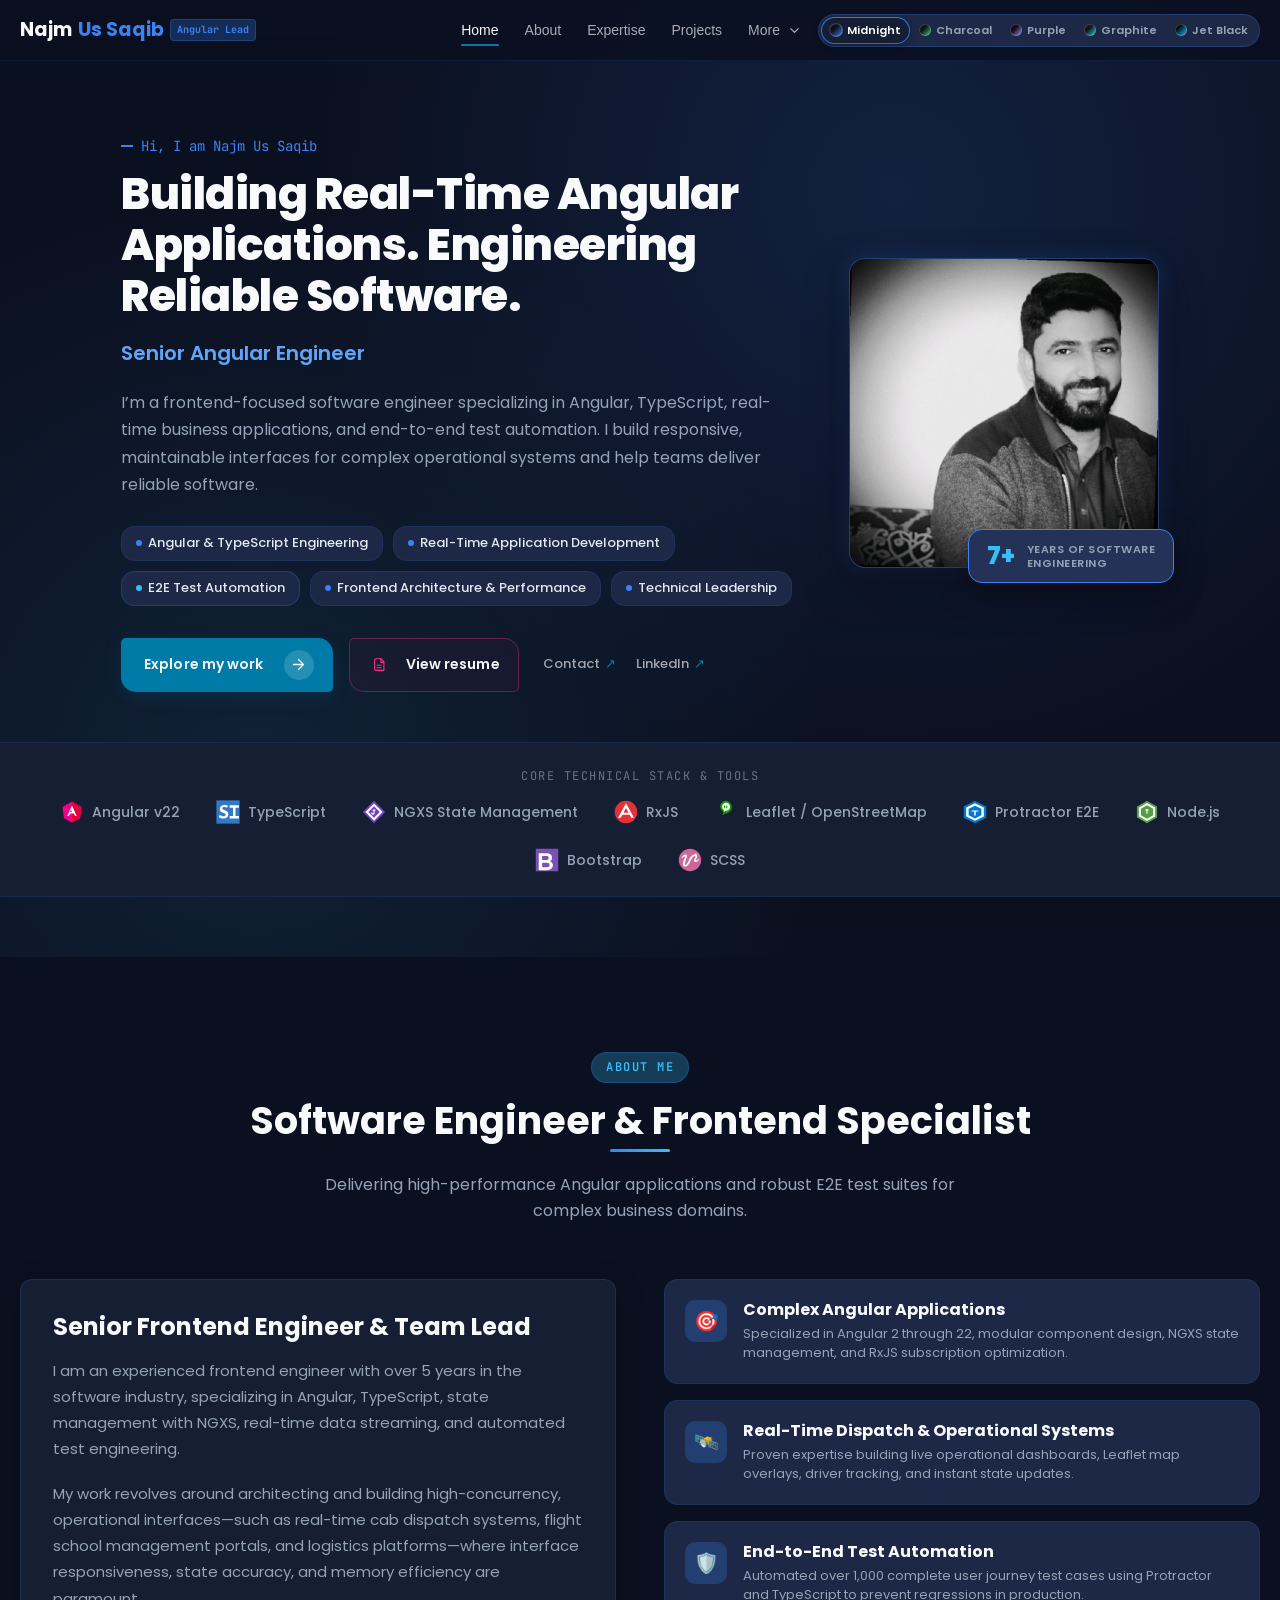
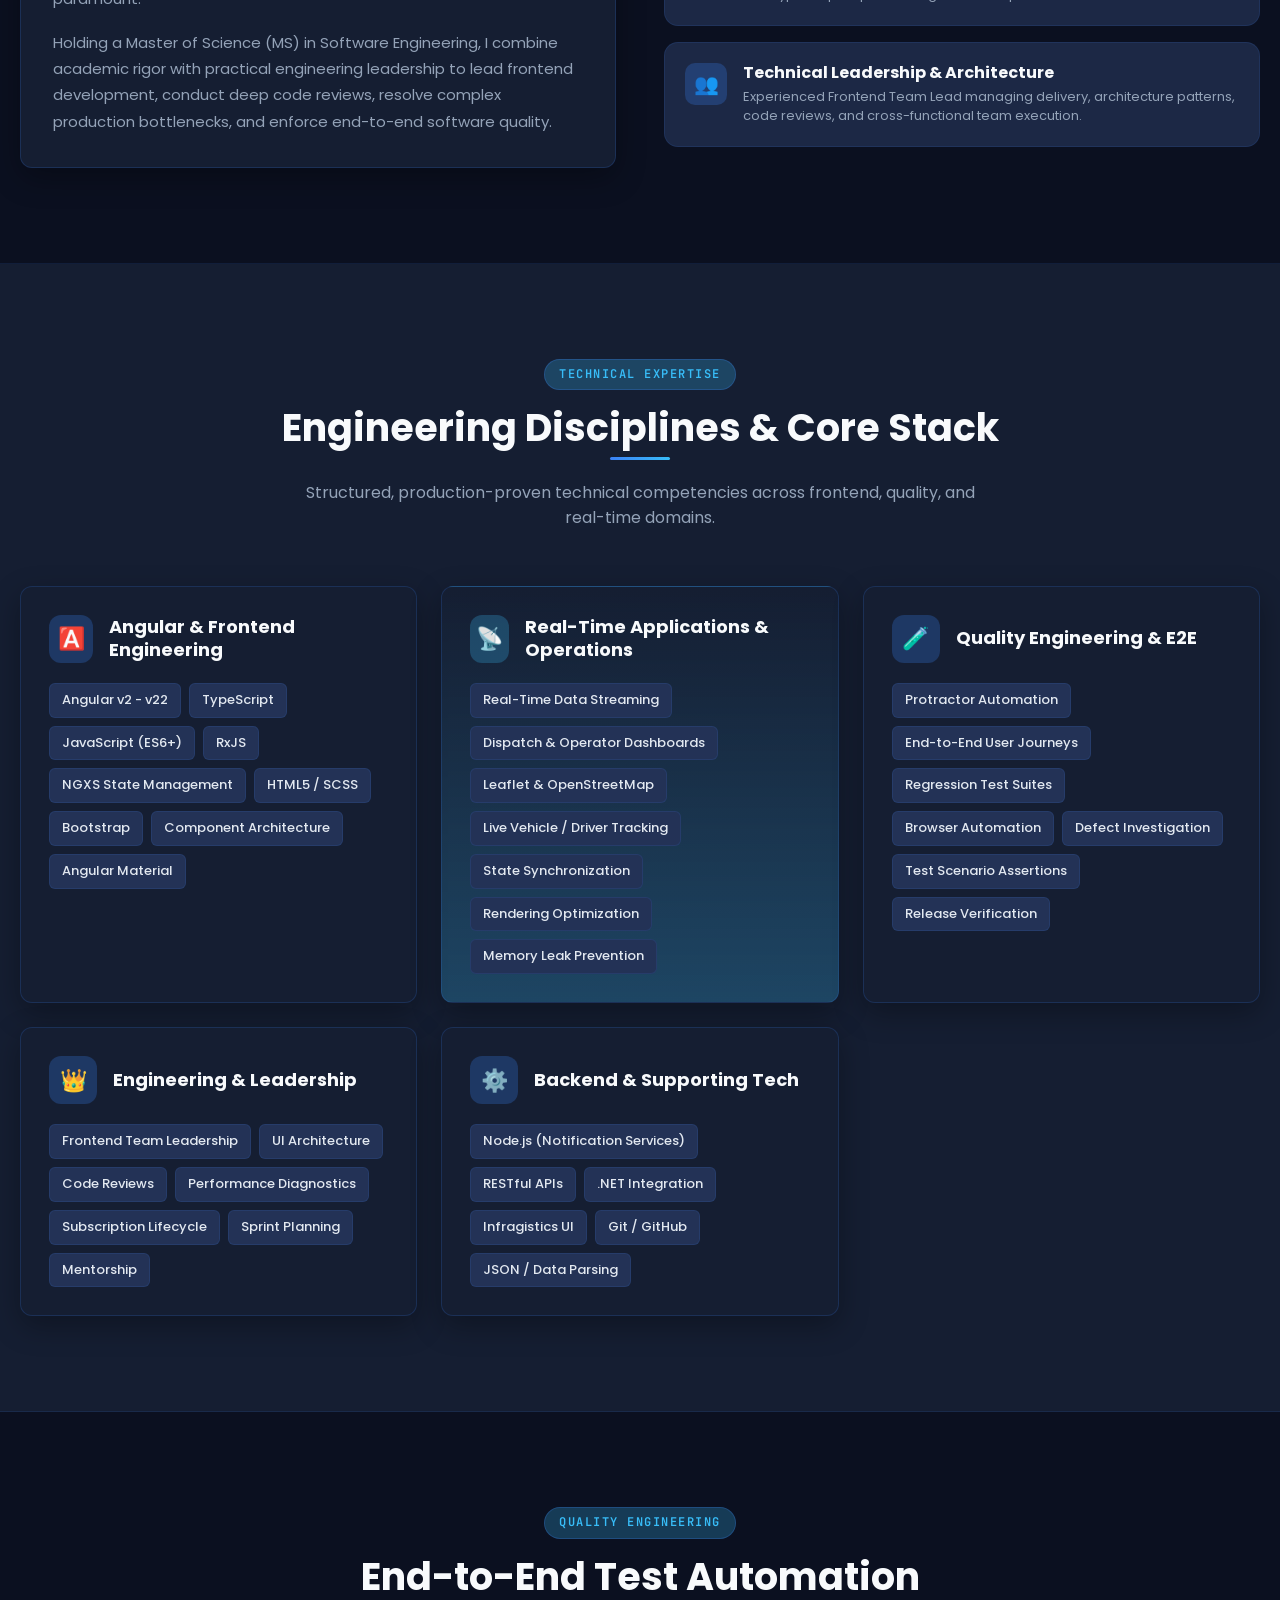
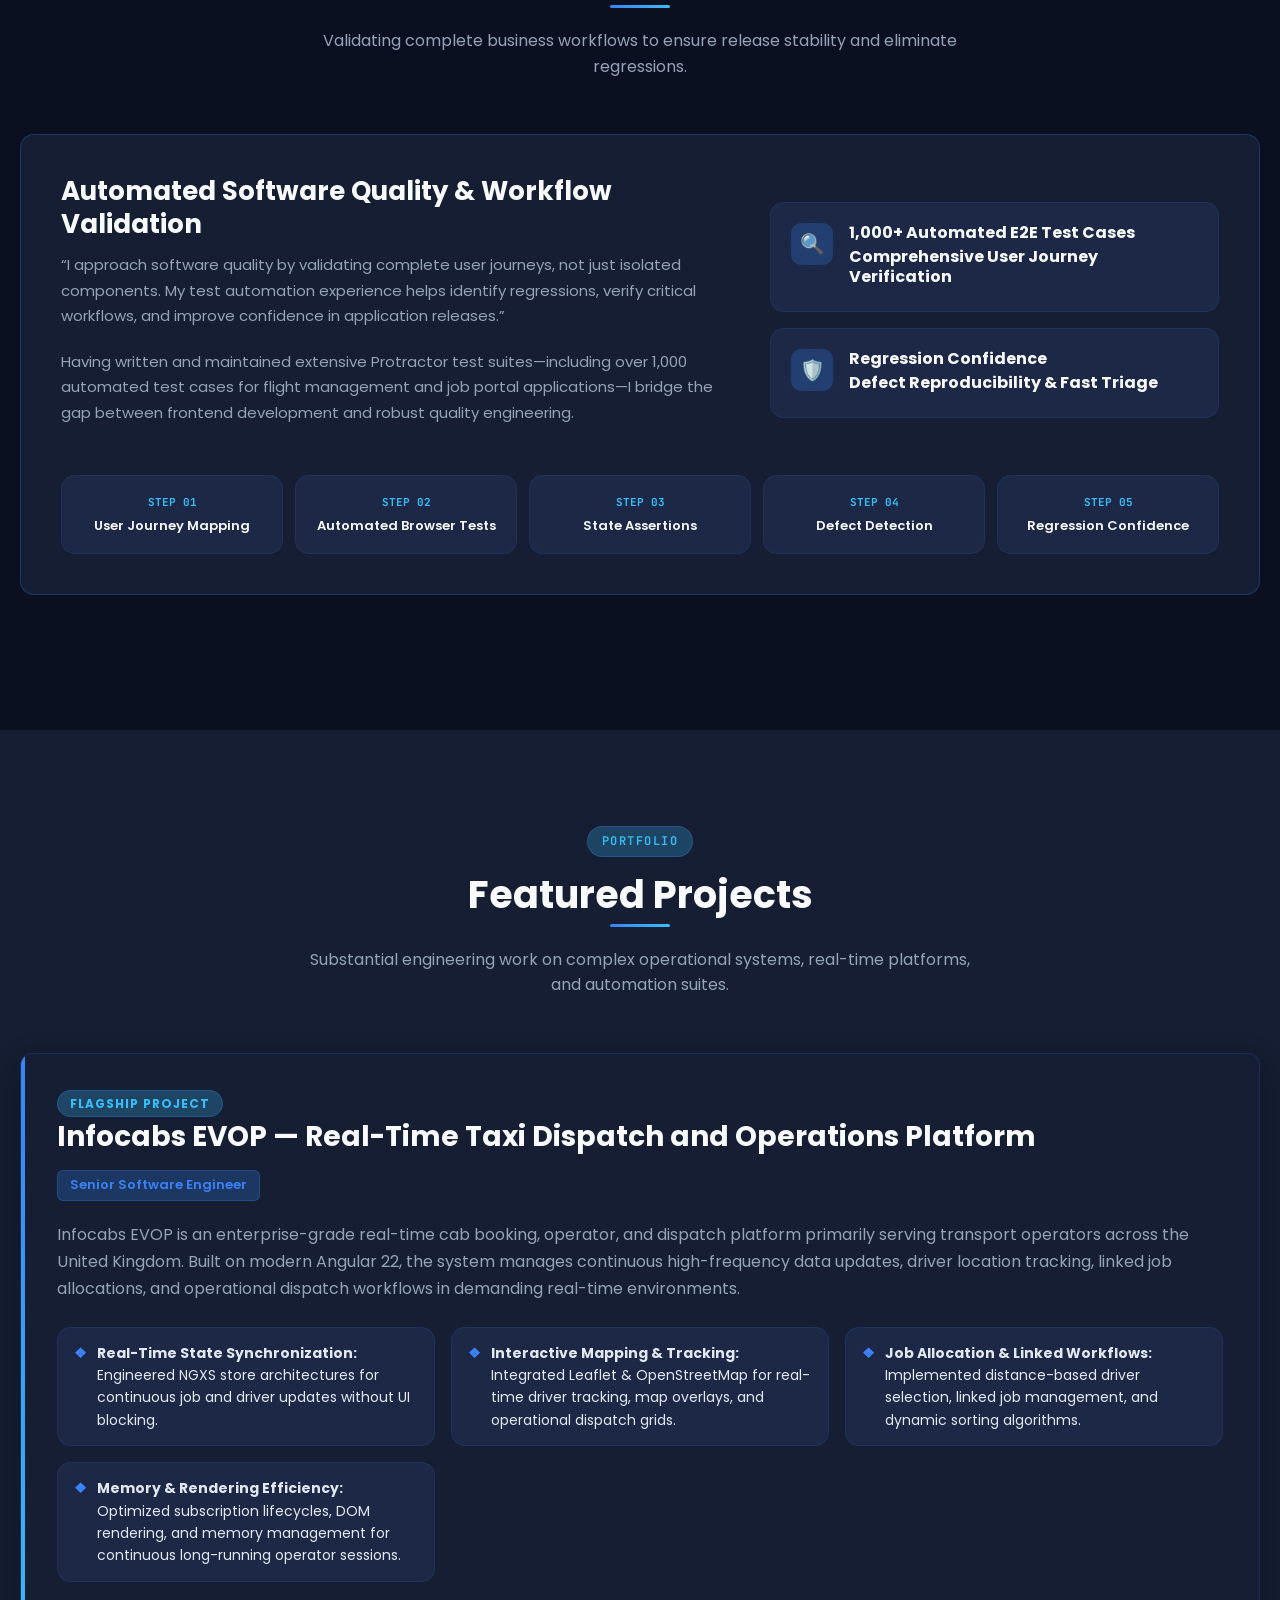
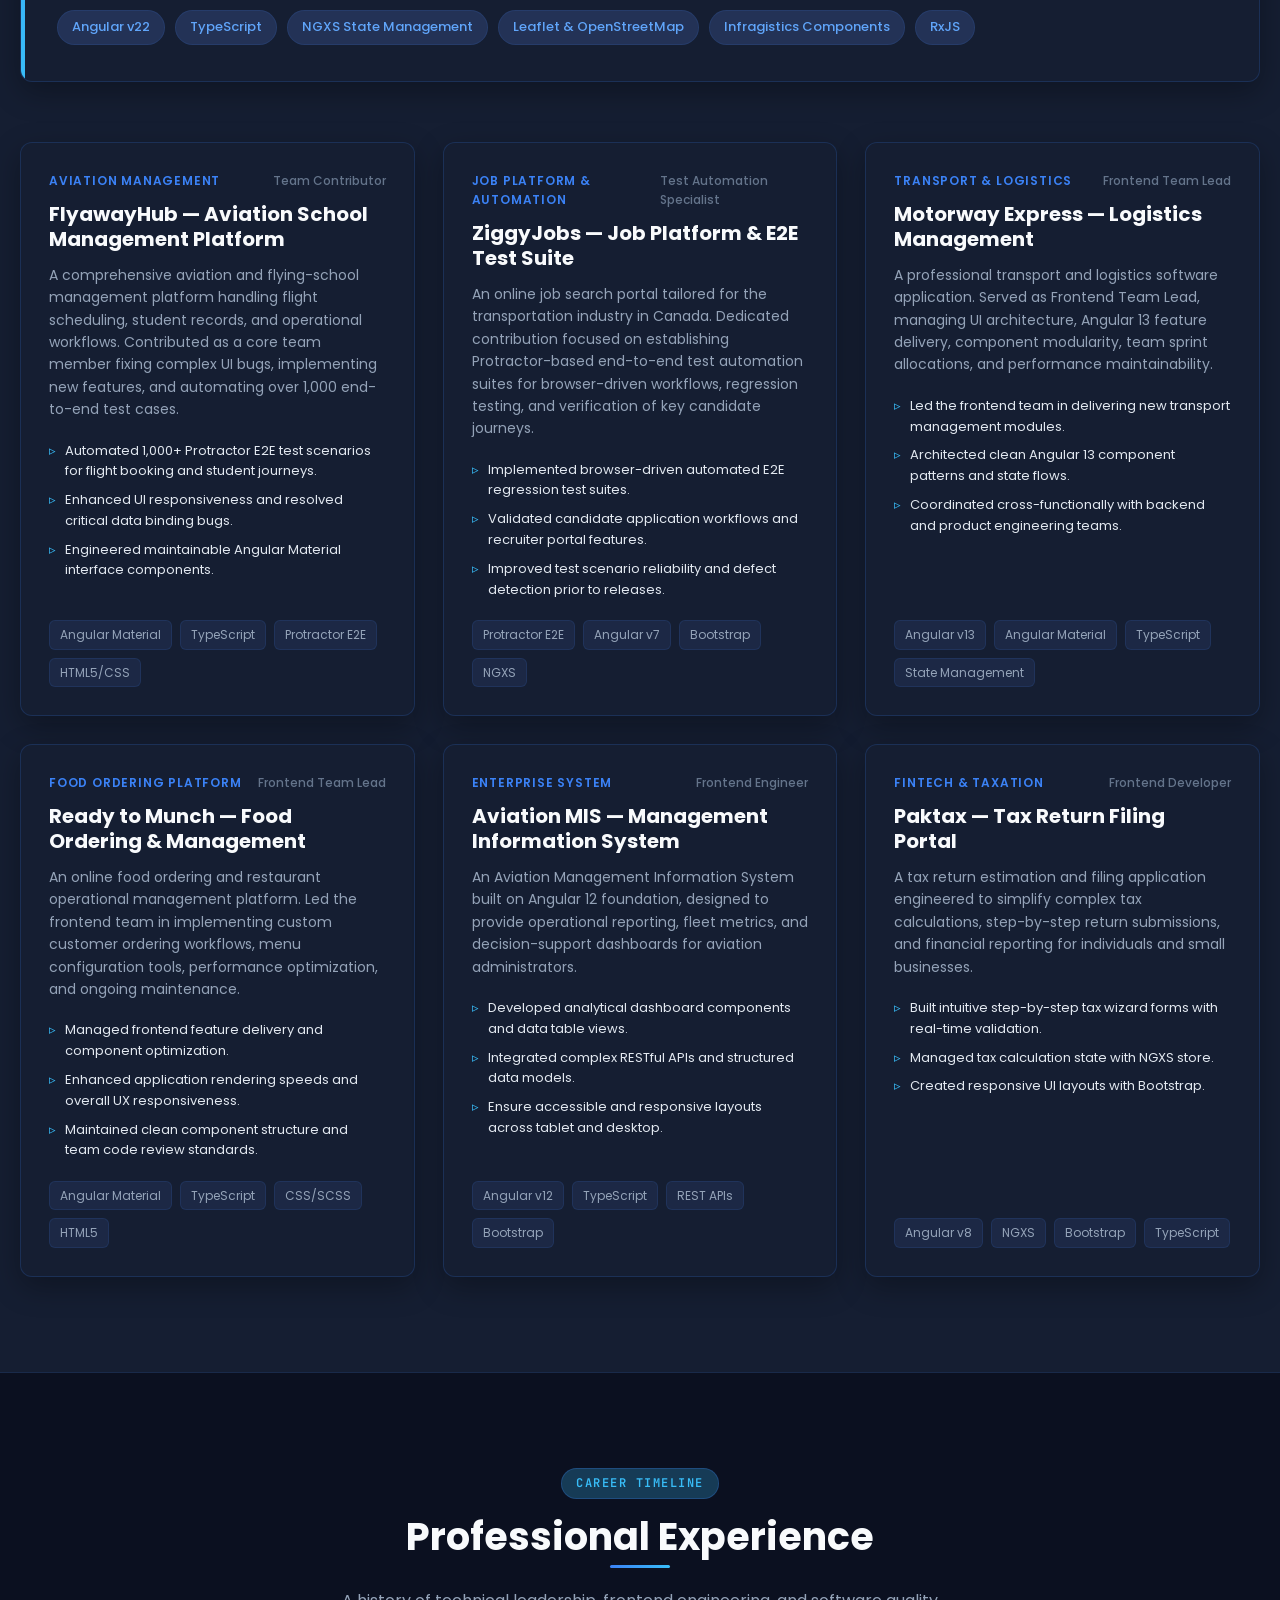
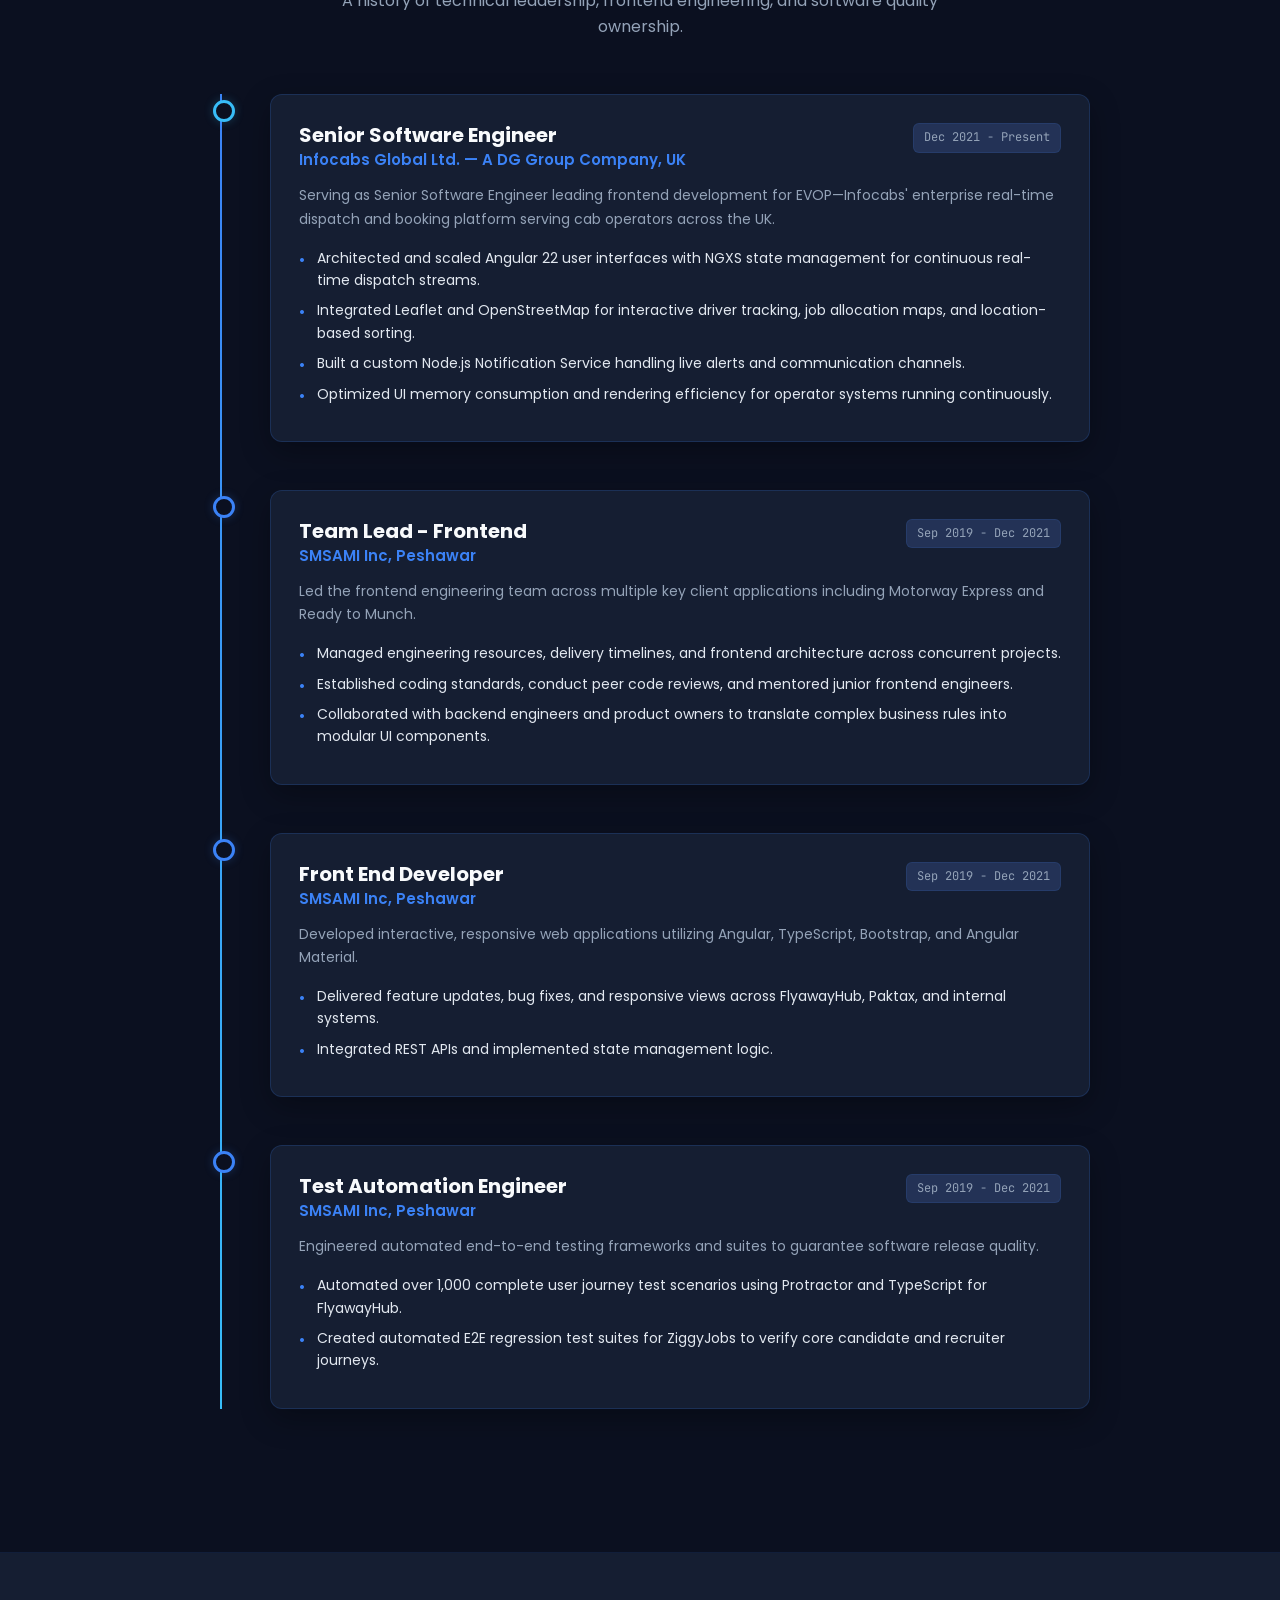
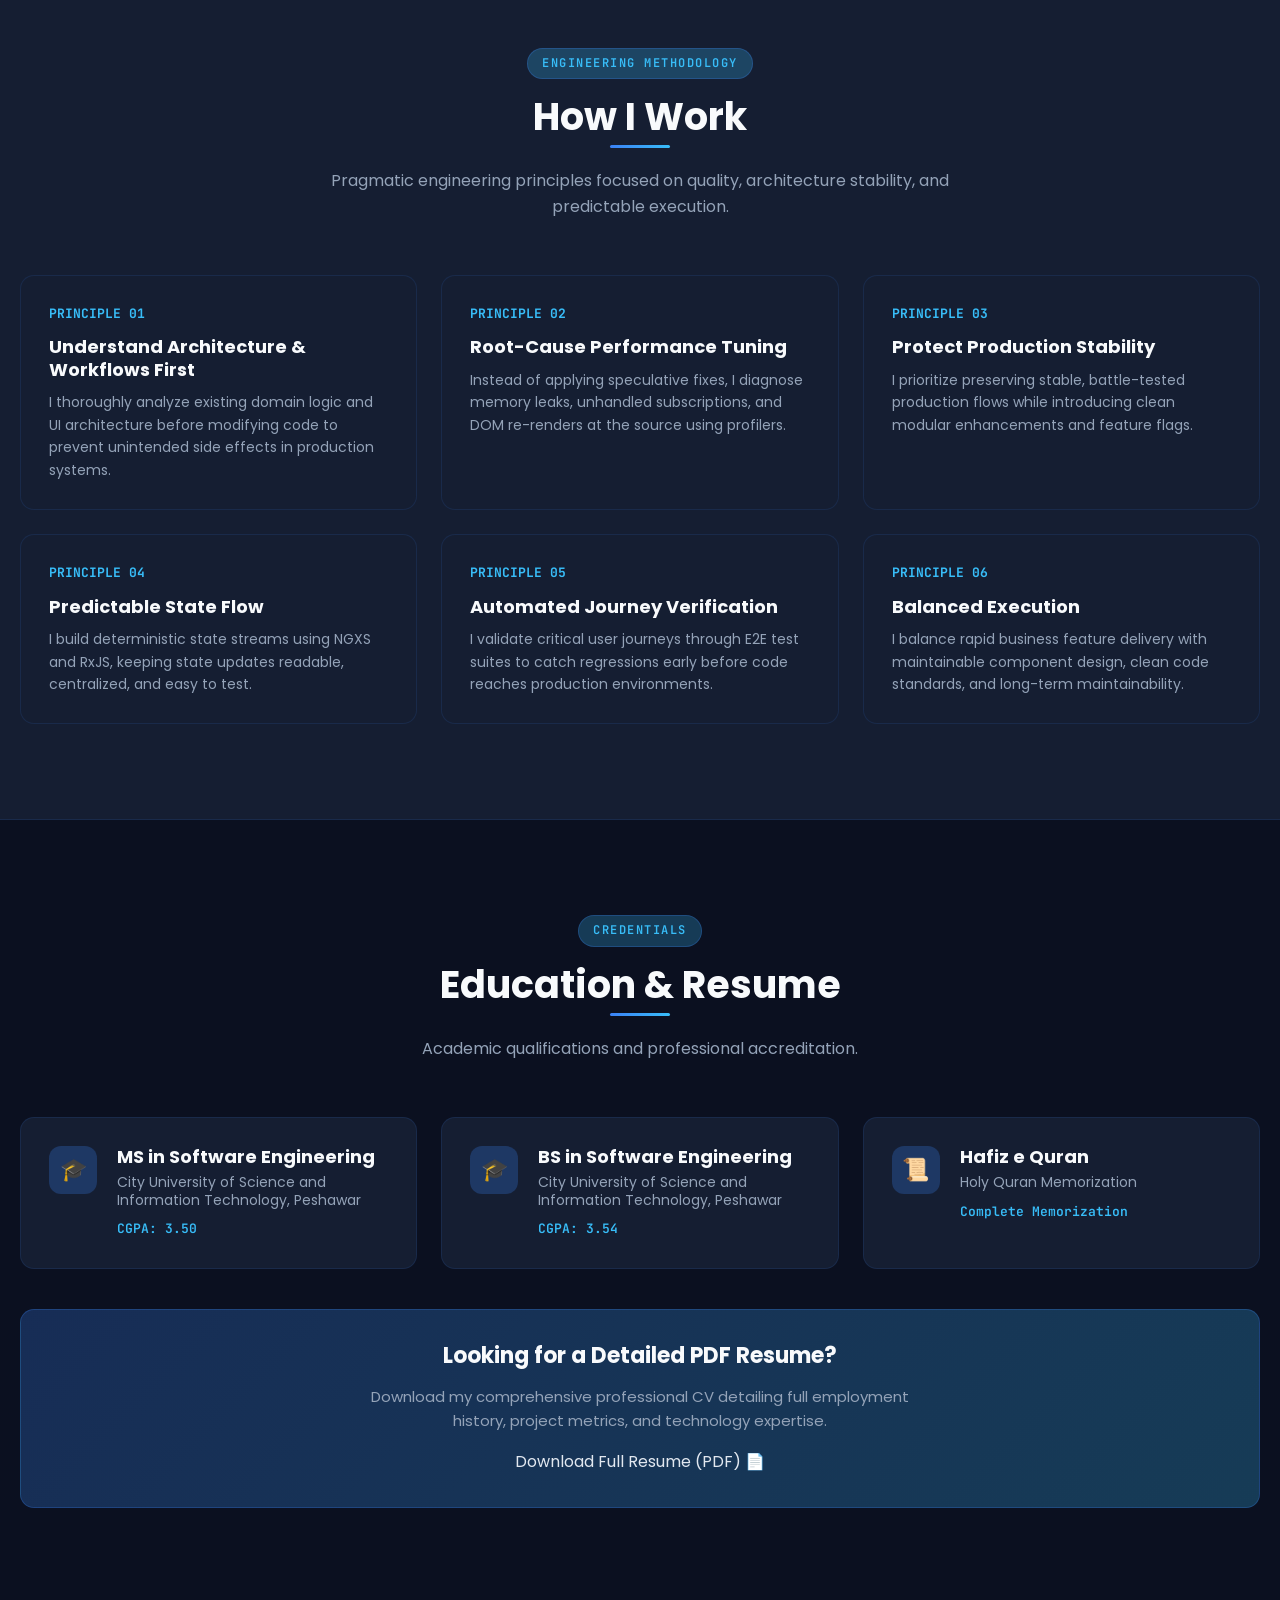
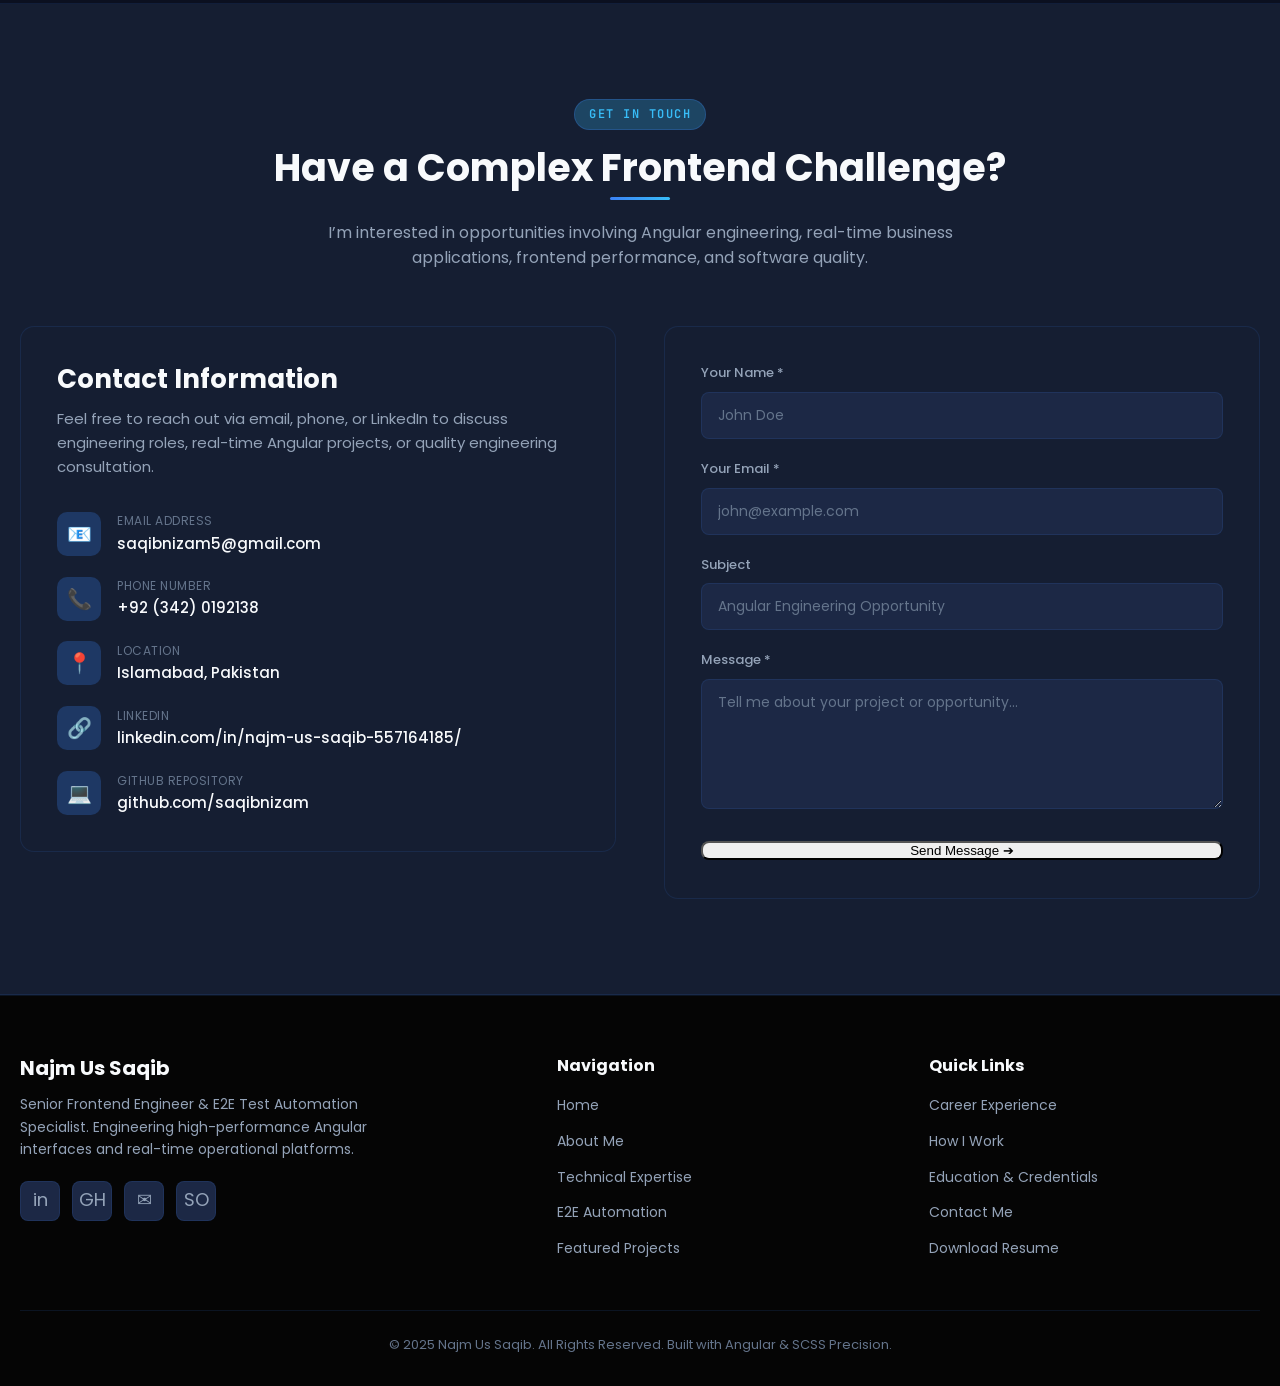
==== commit 3d9ed37e: "feat: add navigation dropdown menu and style navigation components" ====
--- a/index.html
+++ b/index.html
@@ -93,16 +93,41 @@
 
                 <div class="nav-container" id="nav">
                     <nav>
-                        <ul>
-                            <li><a href="#home" class="nav-link active">Home</a></li>
-                            <li><a href="#about" class="nav-link">About</a></li>
-                            <li><a href="#expertise" class="nav-link">Expertise</a></li>
-                            <li><a href="#automation" class="nav-link">E2E Automation</a></li>
-                            <li><a href="#projects" class="nav-link">Projects</a></li>
-                            <li><a href="#experience" class="nav-link">Experience</a></li>
-                            <li><a href="#approach" class="nav-link">How I Work</a></li>
-                            <li><a href="#credentials" class="nav-link">Credentials</a></li>
-                            <li><a href="#contact" class="nav-link">Contact</a></li>
+                        <ul class="nav-menu">
+                            <li>
+                                <a href="#home" class="nav-link active">Home</a>
+                            </li>
+
+                            <li>
+                                <a href="#about" class="nav-link">About</a>
+                            </li>
+
+                            <li>
+                                <a href="#expertise" class="nav-link">Expertise</a>
+                            </li>
+
+                            <li>
+                                <a href="#projects" class="nav-link">Projects</a>
+                            </li>
+
+                            <li class="nav-dropdown">
+                                <button type="button" class="nav-link nav-dropdown-toggle" aria-expanded="false"
+                                    aria-haspopup="true">
+                                    More
+                                    <svg viewBox="0 0 20 20" aria-hidden="true">
+                                        <path d="m5 7.5 5 5 5-5" fill="none" stroke="currentColor" stroke-width="1.7"
+                                            stroke-linecap="round" stroke-linejoin="round" />
+                                    </svg>
+                                </button>
+
+                                <ul class="dropdown-menu">
+                                    <li><a href="#automation" class="nav-link">E2E Automation</a></li>
+                                    <li><a href="#experience" class="nav-link">Experience</a></li>
+                                    <li><a href="#approach" class="nav-link">How I Work</a></li>
+                                    <li><a href="#credentials" class="nav-link">Credentials</a></li>
+                                    <li><a href="#contact" class="nav-link">lets talk</a></li>
+                                </ul>
+                            </li>
                         </ul>
                     </nav>
 
--- a/assets/css/style.css
+++ b/assets/css/style.css
@@ -162,6 +162,137 @@
   transition: background-color 0.35s ease, color 0.35s ease;
 }
 
+.nav-menu {
+  display: flex;
+  align-items: center;
+  gap: 26px;
+  list-style: none;
+  margin: 0;
+  padding: 0;
+}
+
+.nav-menu>li {
+  position: relative;
+}
+
+.nav-link {
+  display: inline-flex;
+  align-items: center;
+  gap: 7px;
+  padding: 10px 0;
+  border: 0;
+  background: transparent;
+  color: #a9abb5;
+  font: 500 14px 'Source Sans 3', sans-serif;
+  text-decoration: none;
+  white-space: nowrap;
+  cursor: pointer;
+  transition: color 180ms ease;
+}
+
+.nav-link:hover,
+.nav-link.active {
+  color: #f5f5f7;
+}
+
+.nav-link.active {
+  position: relative;
+}
+
+.nav-link.active::after {
+  position: absolute;
+  right: 0;
+  bottom: 2px;
+  left: 0;
+  height: 2px;
+  border-radius: 2px;
+  background: #007ba7;
+  content: "";
+}
+
+/* Dropdown */
+.nav-dropdown-toggle svg {
+  width: 15px;
+  height: 15px;
+  transition: transform 180ms ease;
+}
+
+.nav-dropdown:hover .nav-dropdown-toggle svg,
+.nav-dropdown:focus-within .nav-dropdown-toggle svg,
+.nav-dropdown.is-open .nav-dropdown-toggle svg {
+  transform: rotate(180deg);
+}
+
+.dropdown-menu {
+  position: absolute;
+  z-index: 1000;
+  top: calc(100% + 8px);
+  left: -16px;
+  display: none;
+  min-width: 200px;
+  margin: 0;
+  padding: 8px;
+  list-style: none;
+  background: #14161c;
+  border: 1px solid #2c3039;
+  border-radius: 10px;
+  box-shadow: 0 14px 35px rgb(0 0 0 / 30%);
+}
+
+.nav-dropdown:hover .dropdown-menu,
+.nav-dropdown:focus-within .dropdown-menu,
+.nav-dropdown.is-open .dropdown-menu {
+  display: block;
+}
+
+.dropdown-menu .nav-link {
+  display: flex;
+  width: 100%;
+  padding: 10px 12px;
+  border-radius: 6px;
+  font-size: 14px;
+}
+
+.dropdown-menu .nav-link:hover {
+  color: #fff;
+  background: rgb(0 123 167 / 13%);
+}
+
+/* Contact CTA */
+.nav-contact {
+  padding: 10px 15px;
+  color: #fff;
+  background: #007ba7;
+  border-radius: 6px 12px 6px 12px;
+}
+
+.nav-contact:hover {
+  background: #0095c8;
+}
+
+.nav-contact span {
+  color: #ff8cbd;
+}
+
+/* Keyboard focus */
+.nav-menu a:focus-visible,
+.nav-menu button:focus-visible {
+  outline: 2px solid #ff2e88;
+  outline-offset: 4px;
+}
+
+/* Responsive layout */
+@media (max-width: 1000px) {
+  .nav-menu {
+    gap: 16px;
+  }
+
+  .nav-link {
+    font-size: 13px;
+  }
+}
+
+
 .hero-actions {
   --cta-blue: #007ba7;
   --cta-rose: #ff2e88;
@@ -470,6 +601,8 @@
   padding: 5px 14px;
   border-radius: 20px;
   margin-bottom: 12px;
+  display: table;
+  margin: 0 auto 14px;
 }
 
 .section-title h2 {
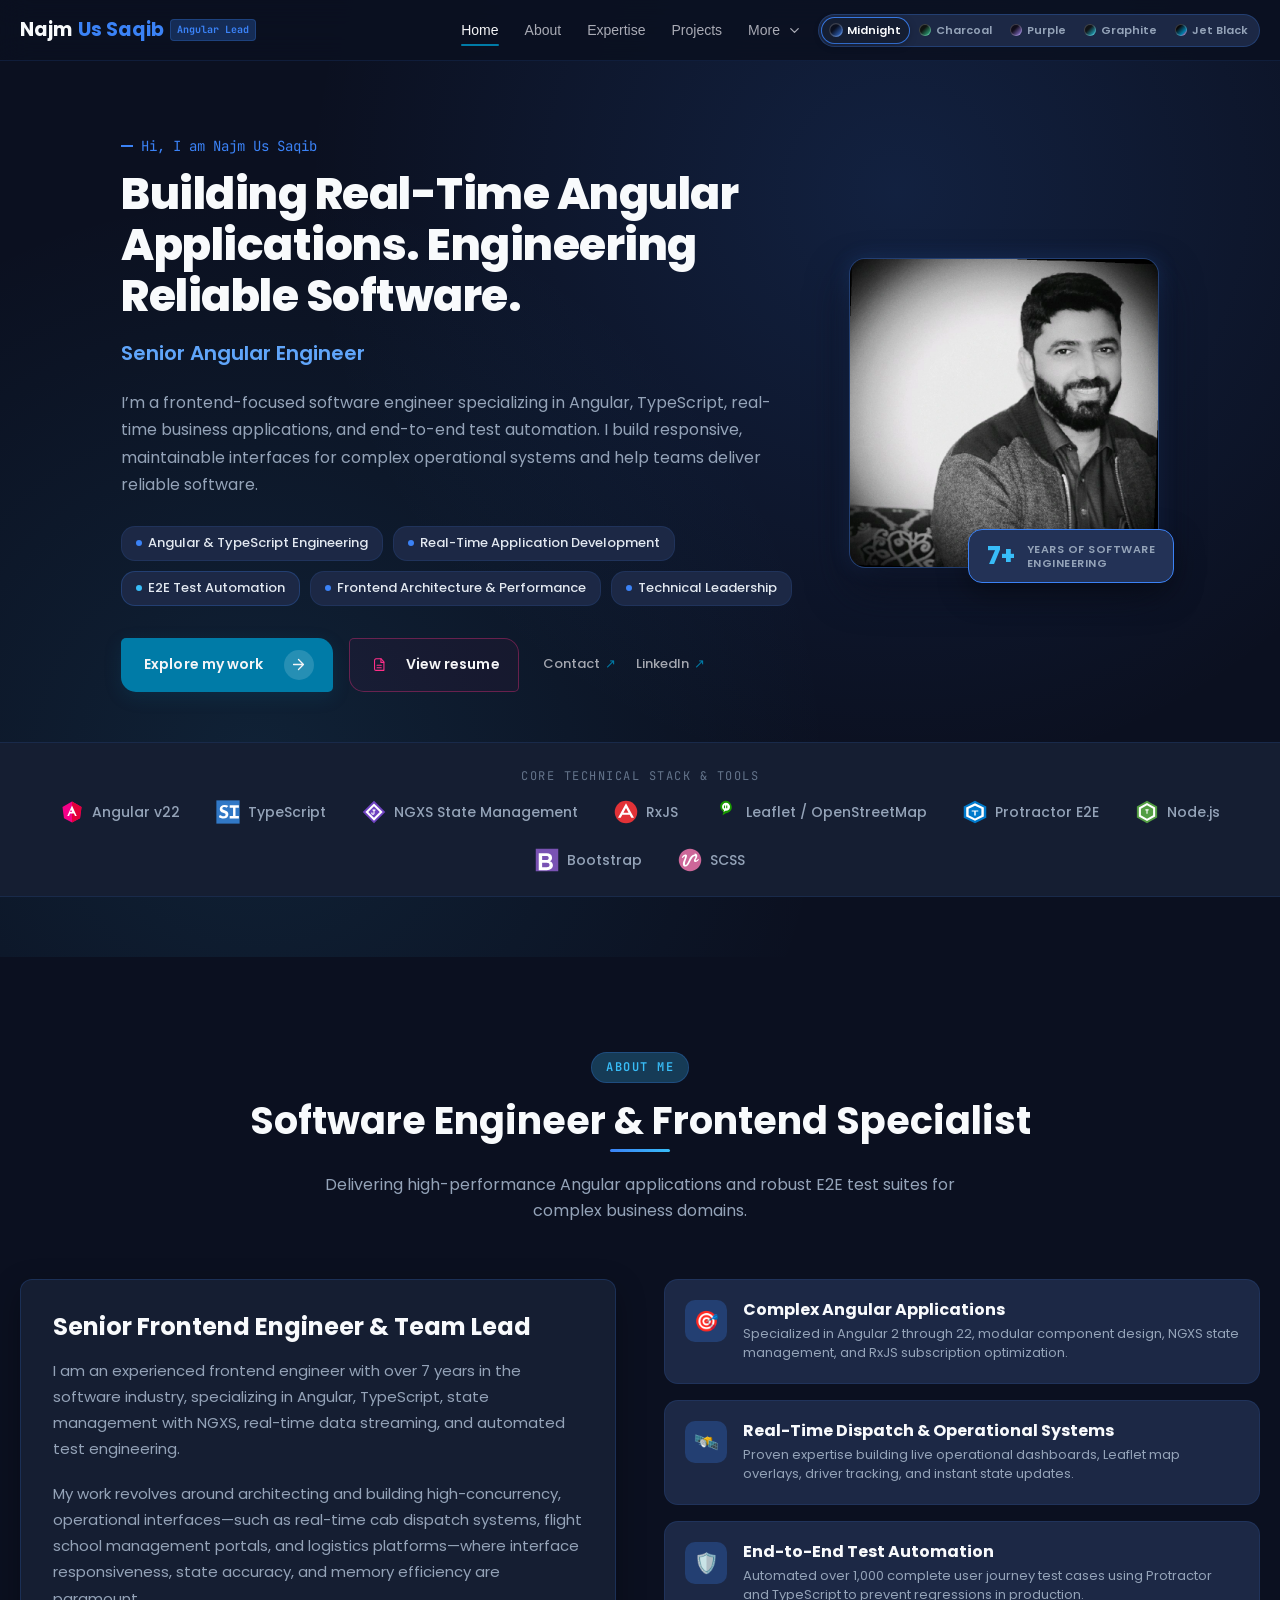
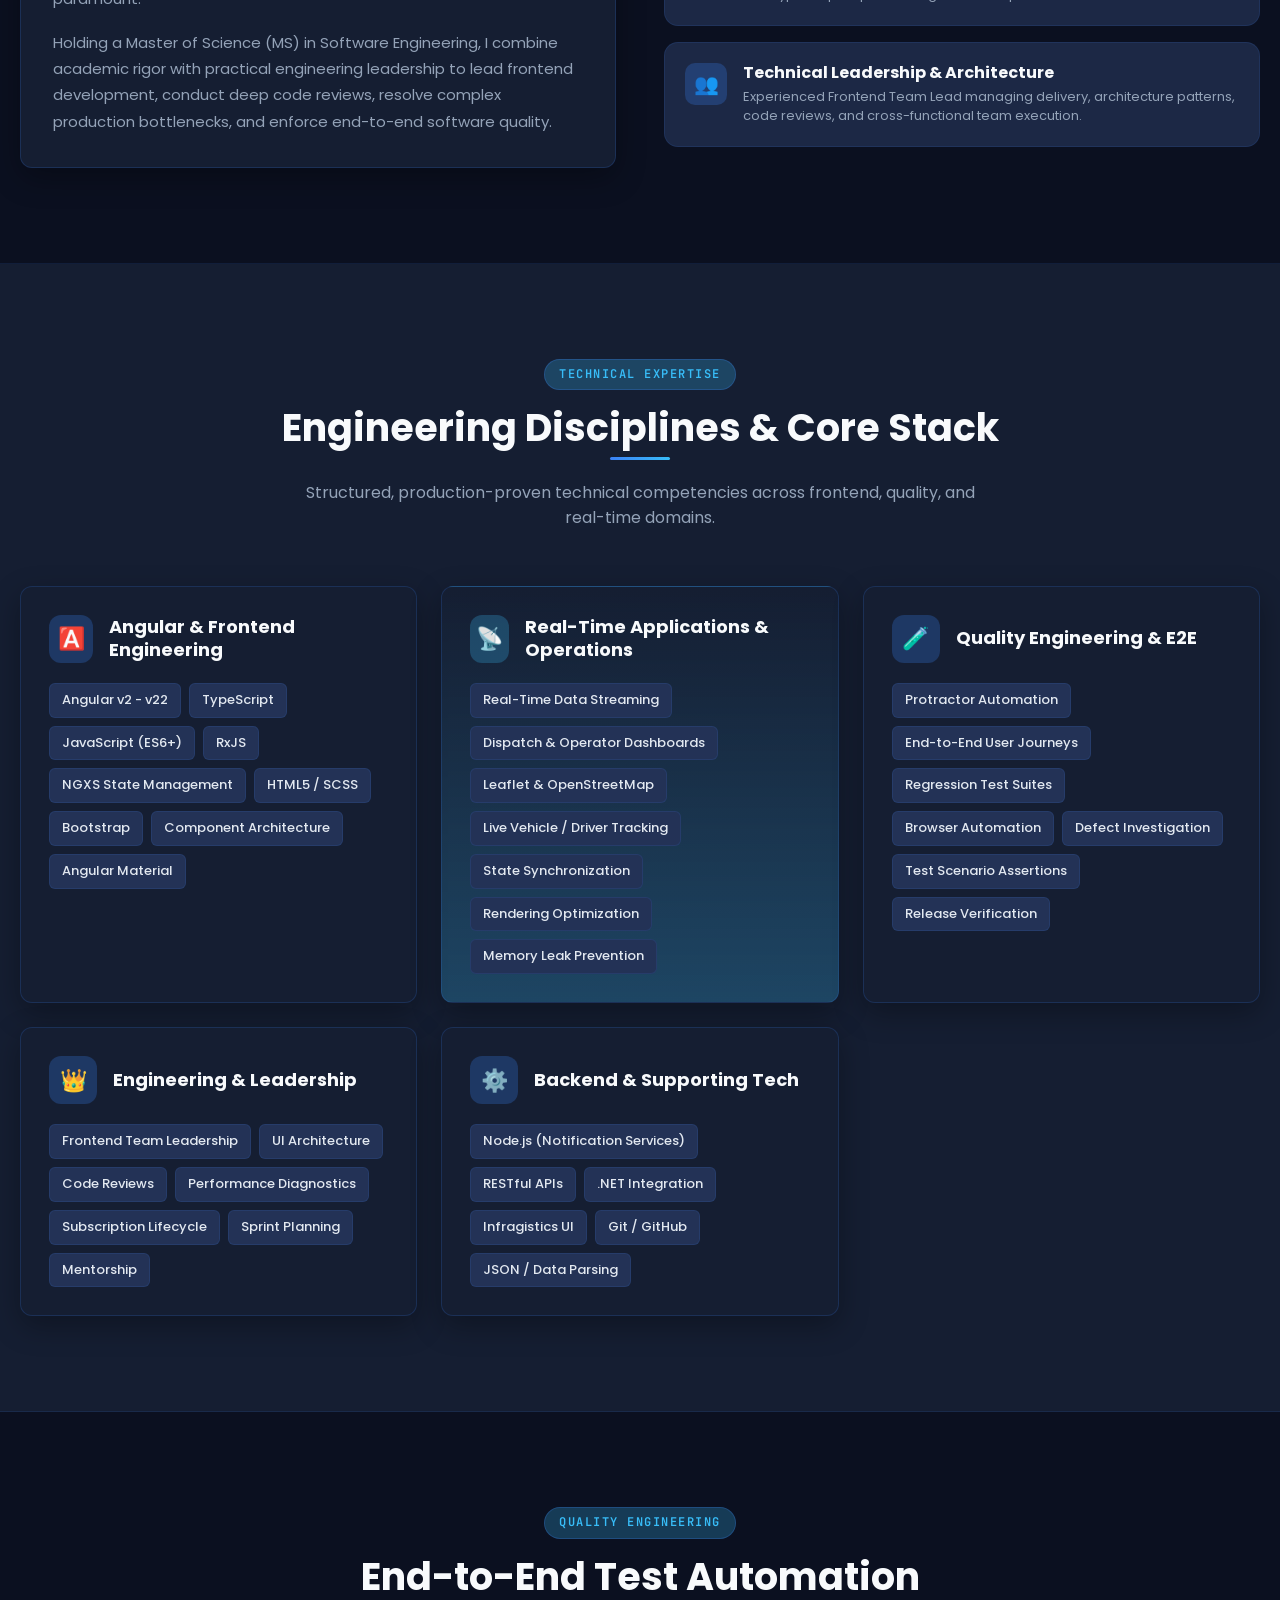
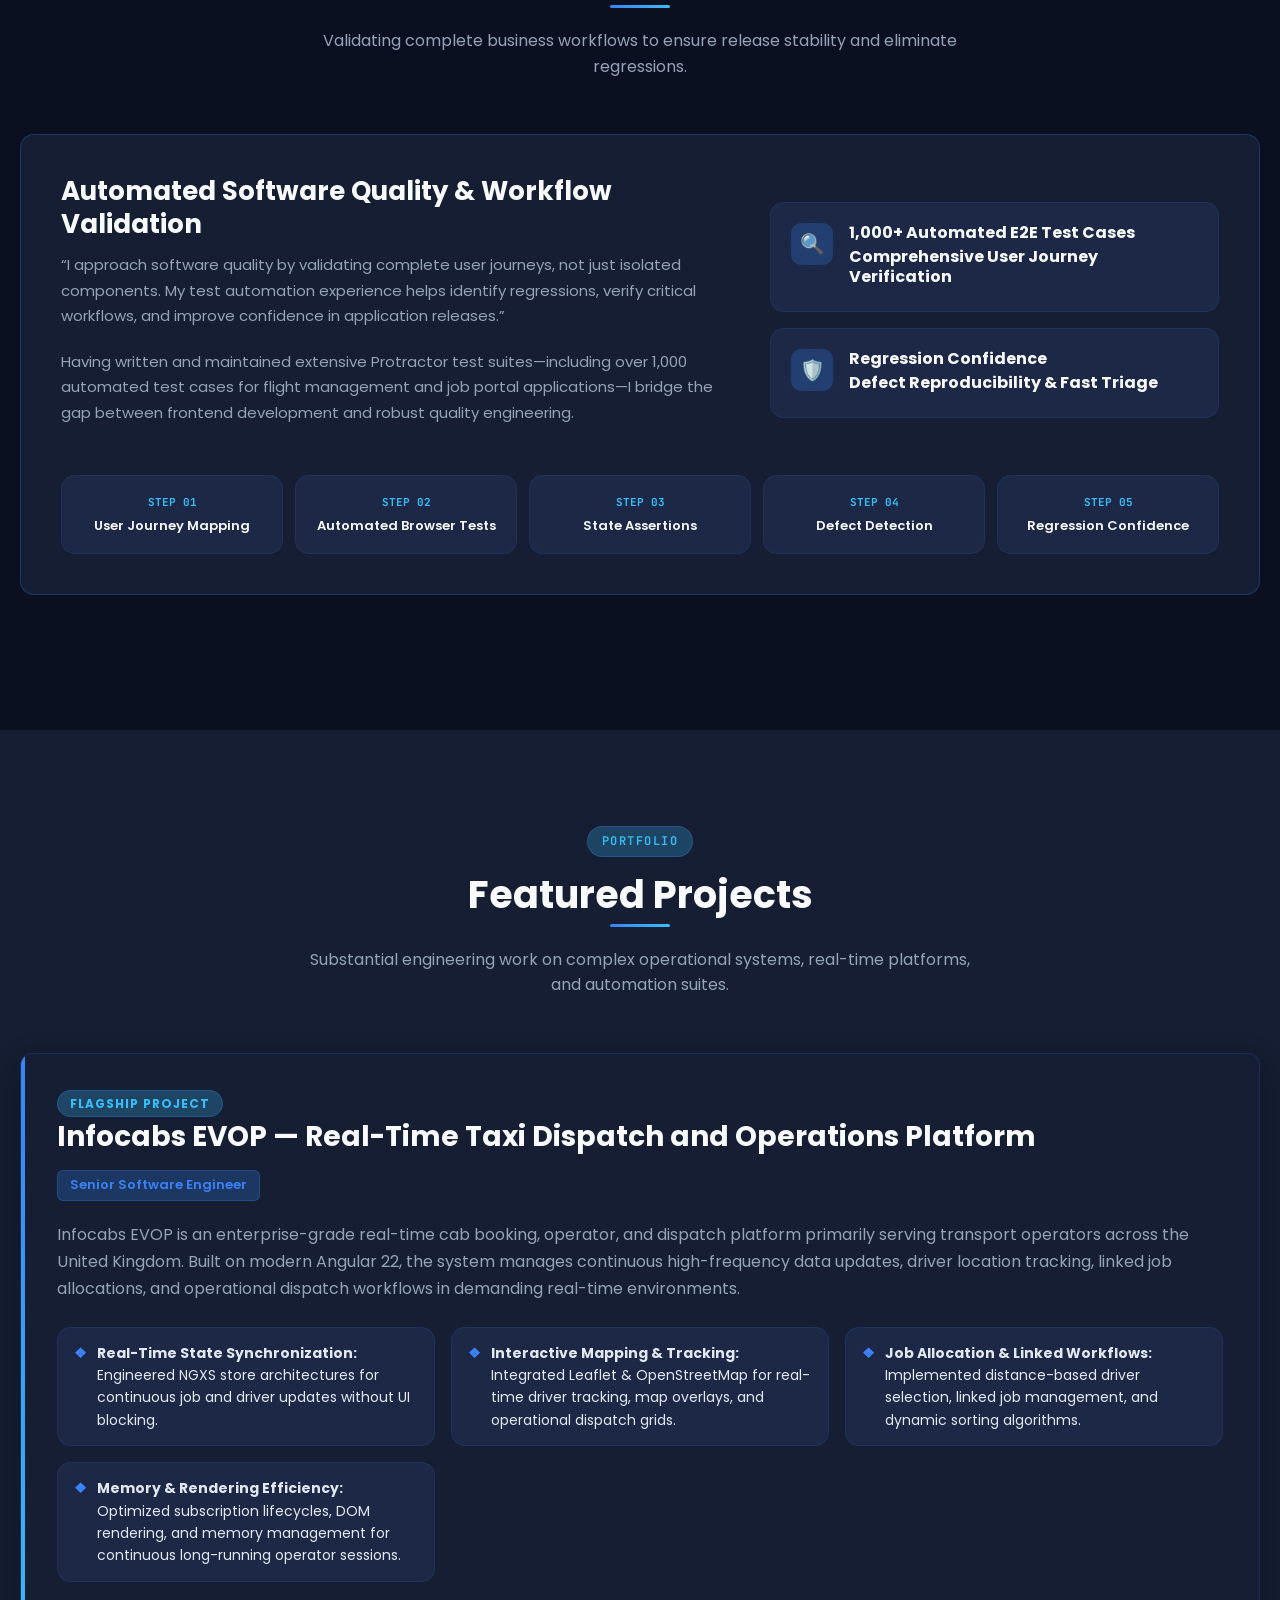
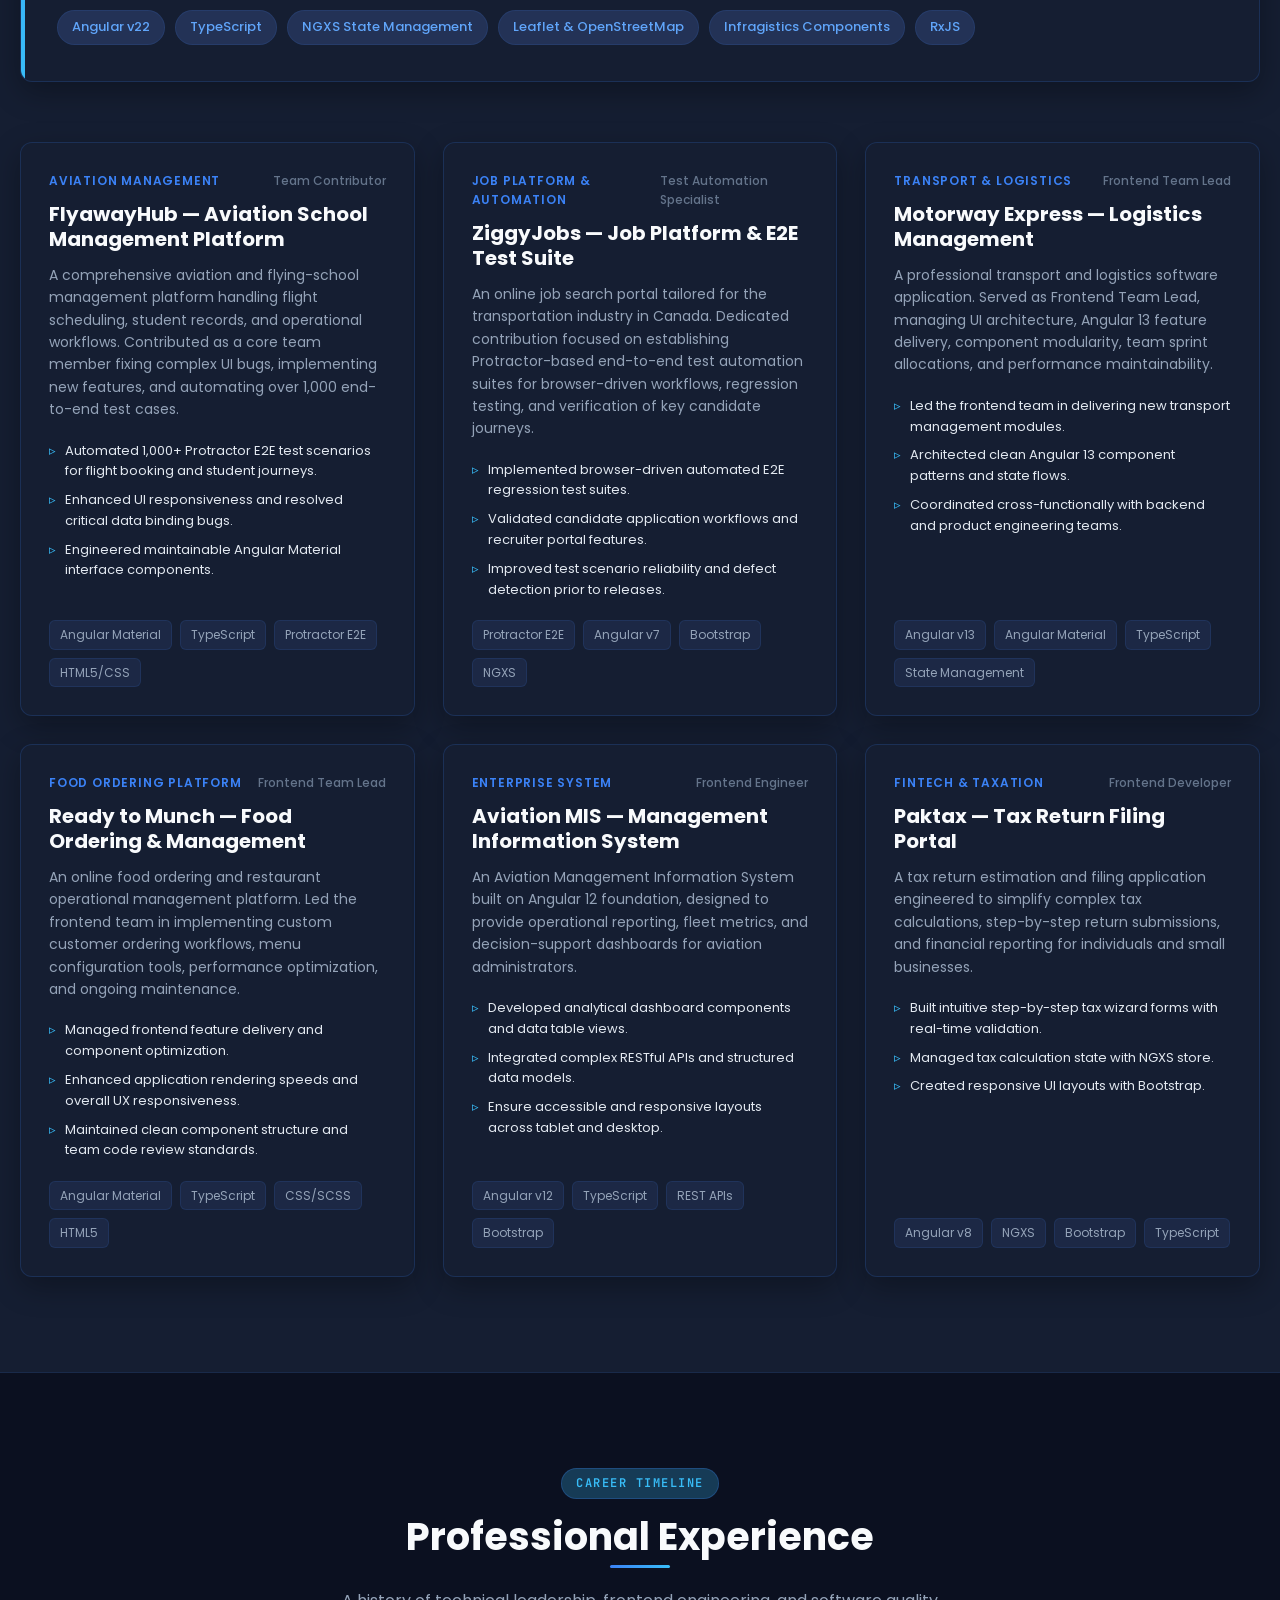
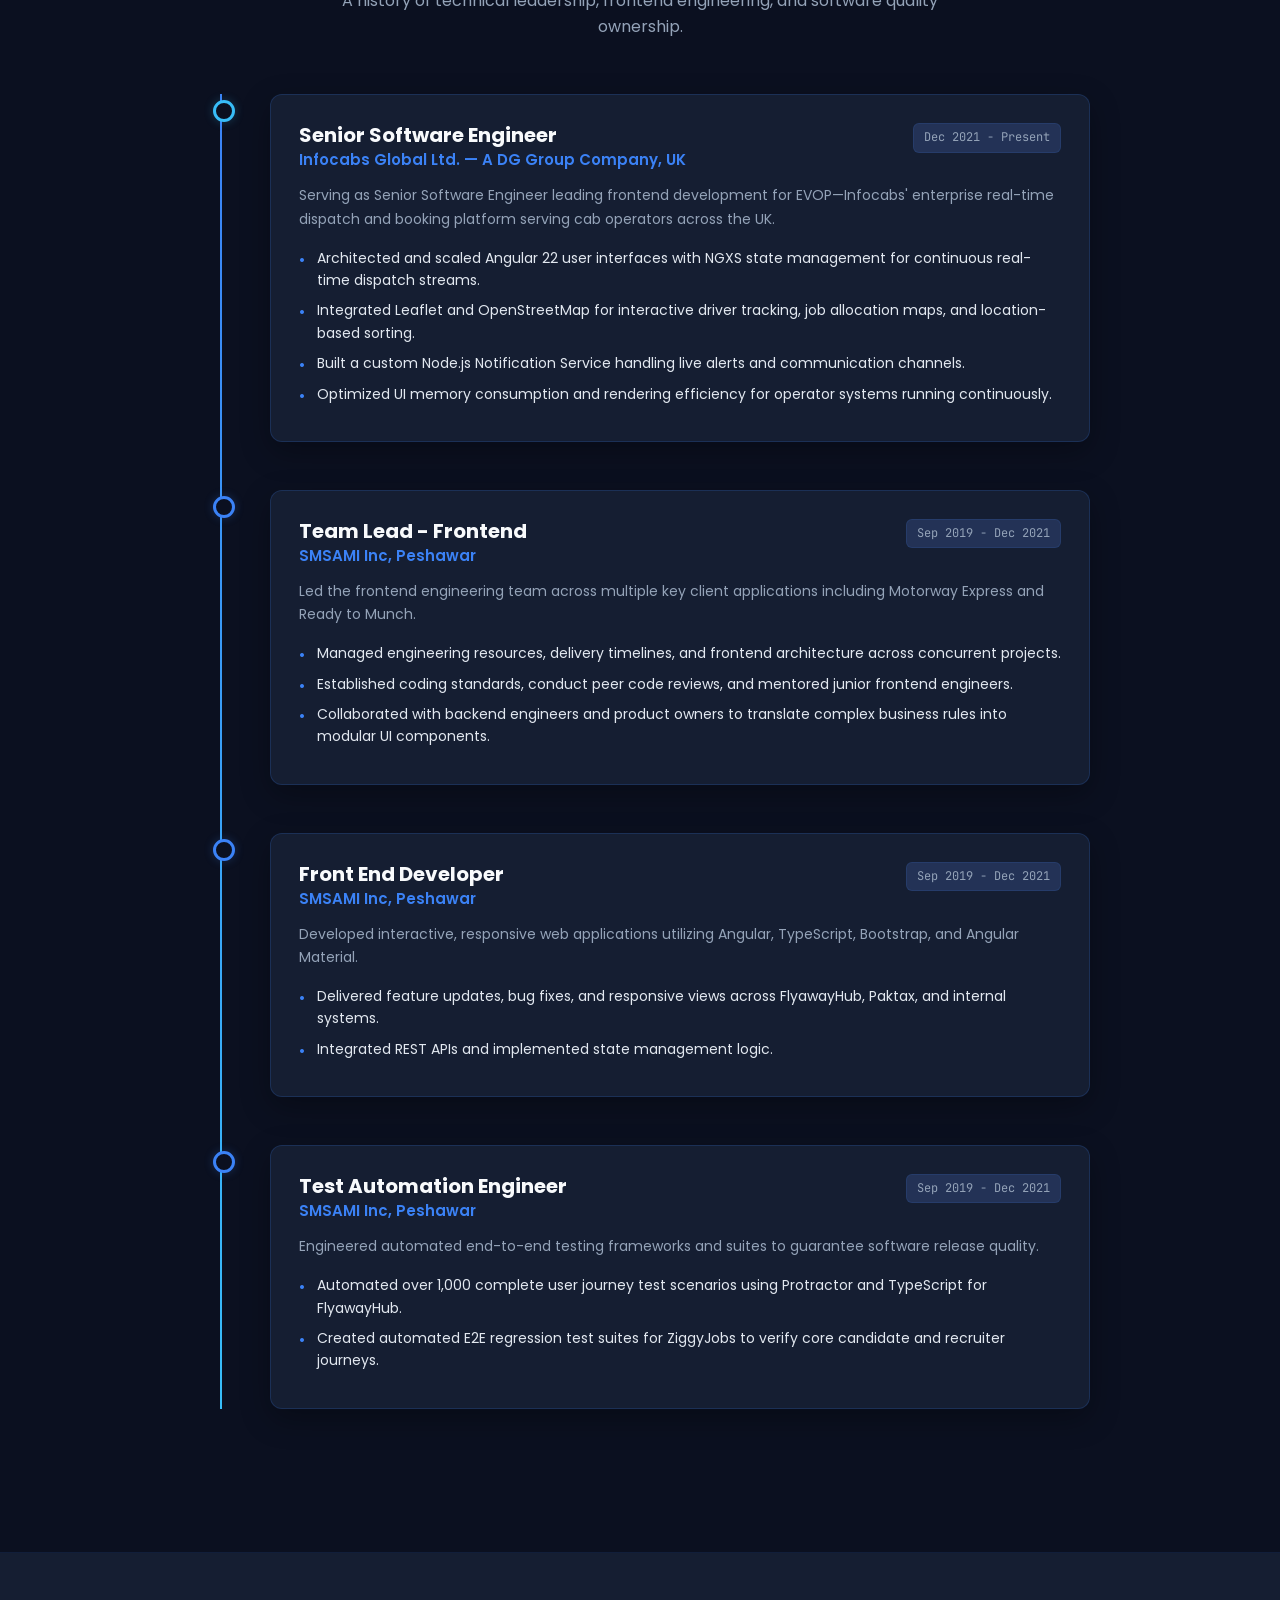
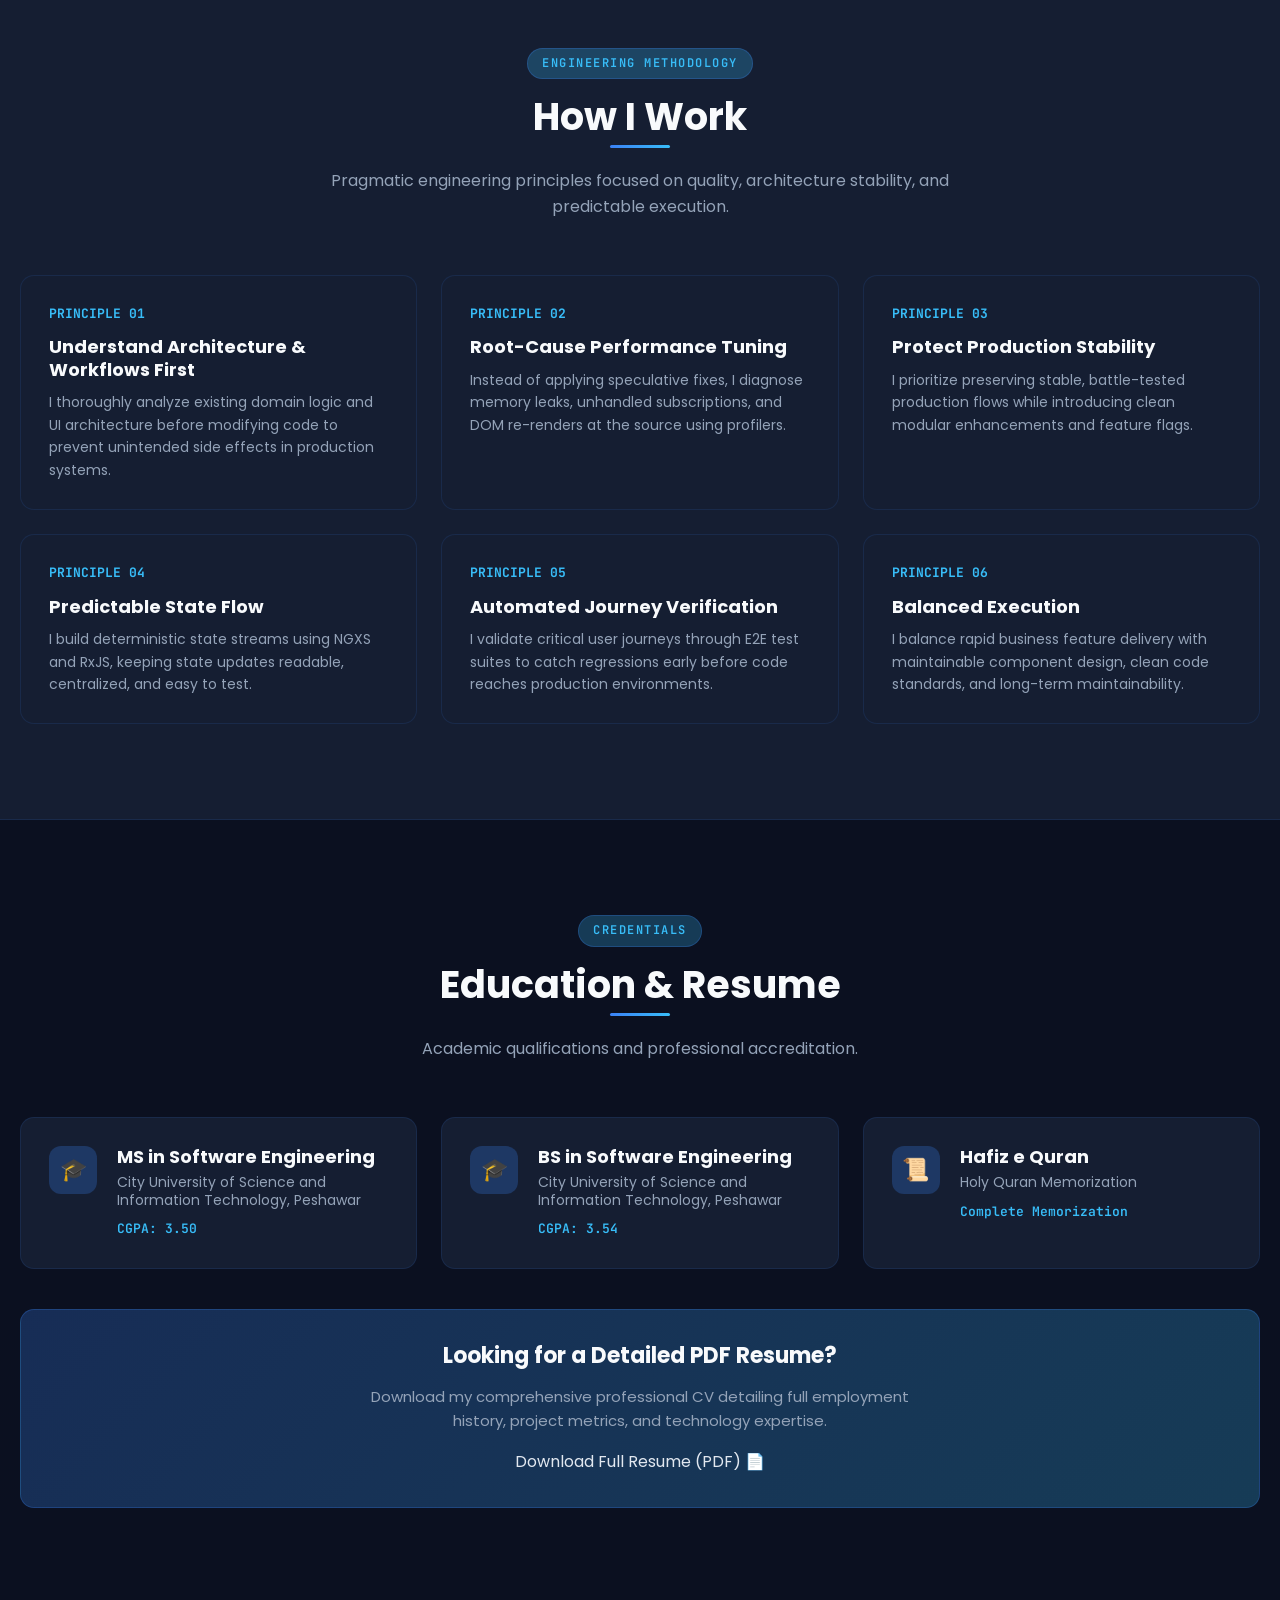
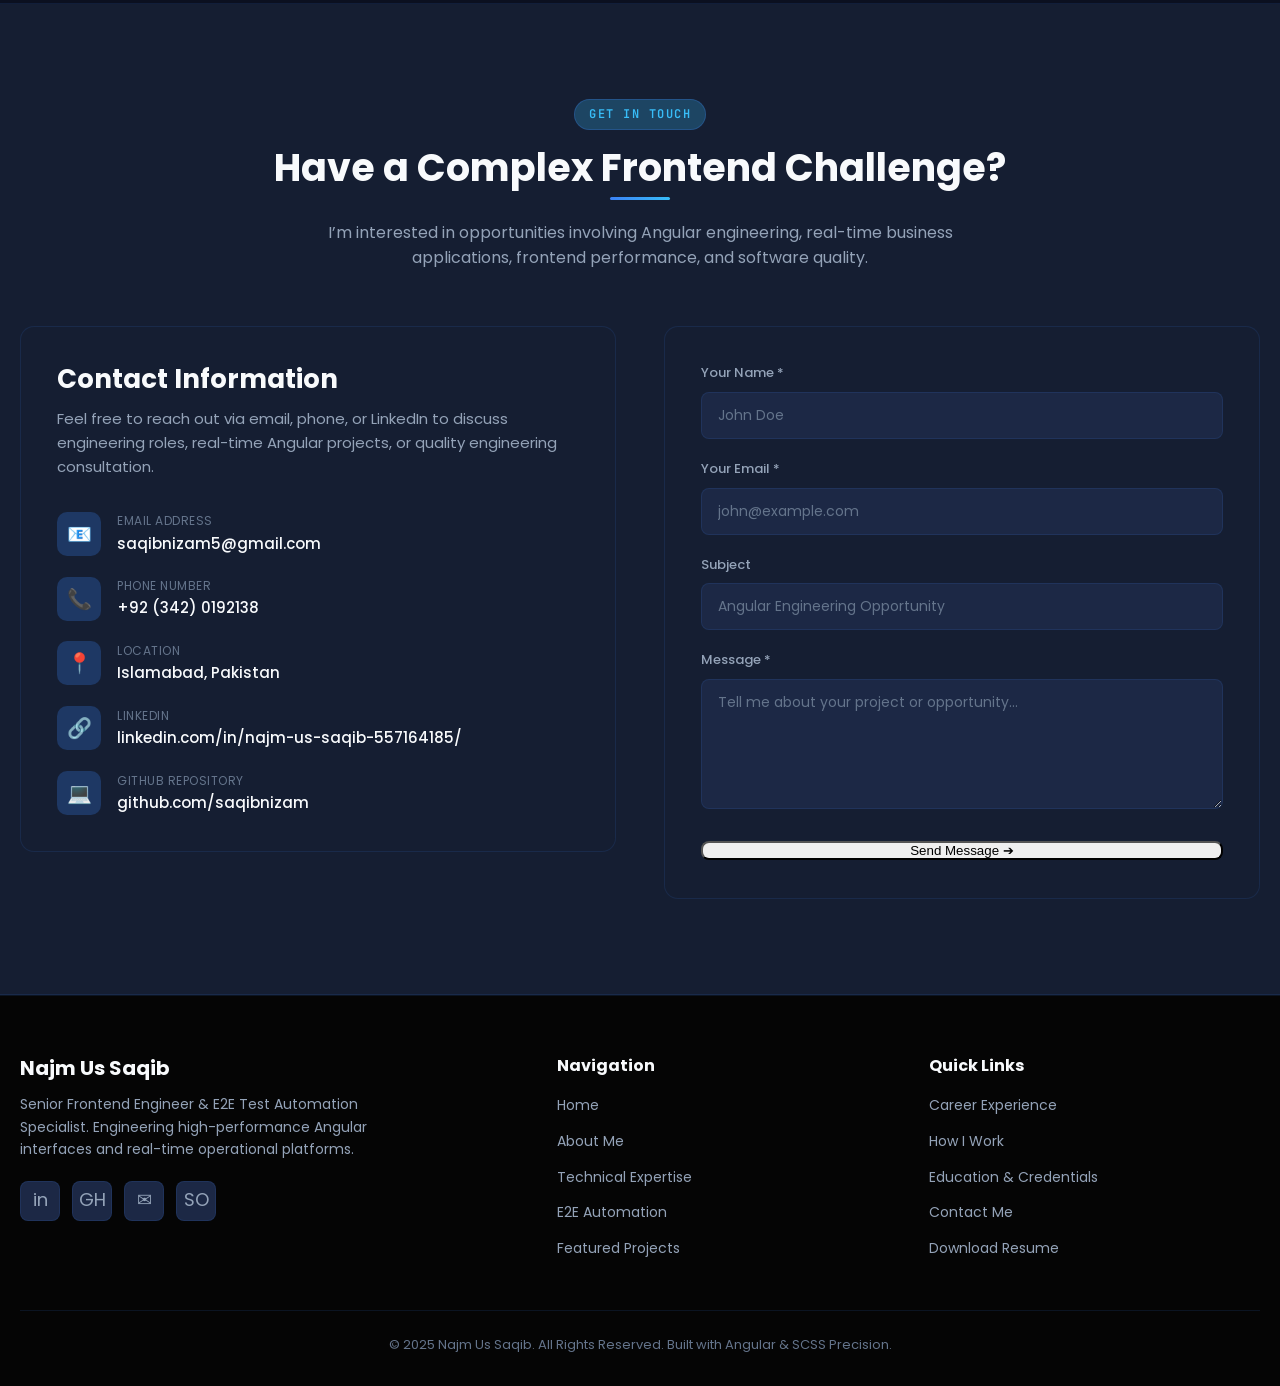
==== commit 74aea4ee: "updated" ====
--- a/index.html
+++ b/index.html
@@ -357,7 +357,7 @@
                 <div class="about-summary-card">
                     <h3>Senior Frontend Engineer & Team Lead</h3>
                     <p>
-                        I am an experienced frontend engineer with over 5 years in the software industry, specializing
+                        I am an experienced frontend engineer with over 7 years in the software industry, specializing
                         in Angular, TypeScript, state management with NGXS, real-time data streaming, and automated test
                         engineering.
                     </p>
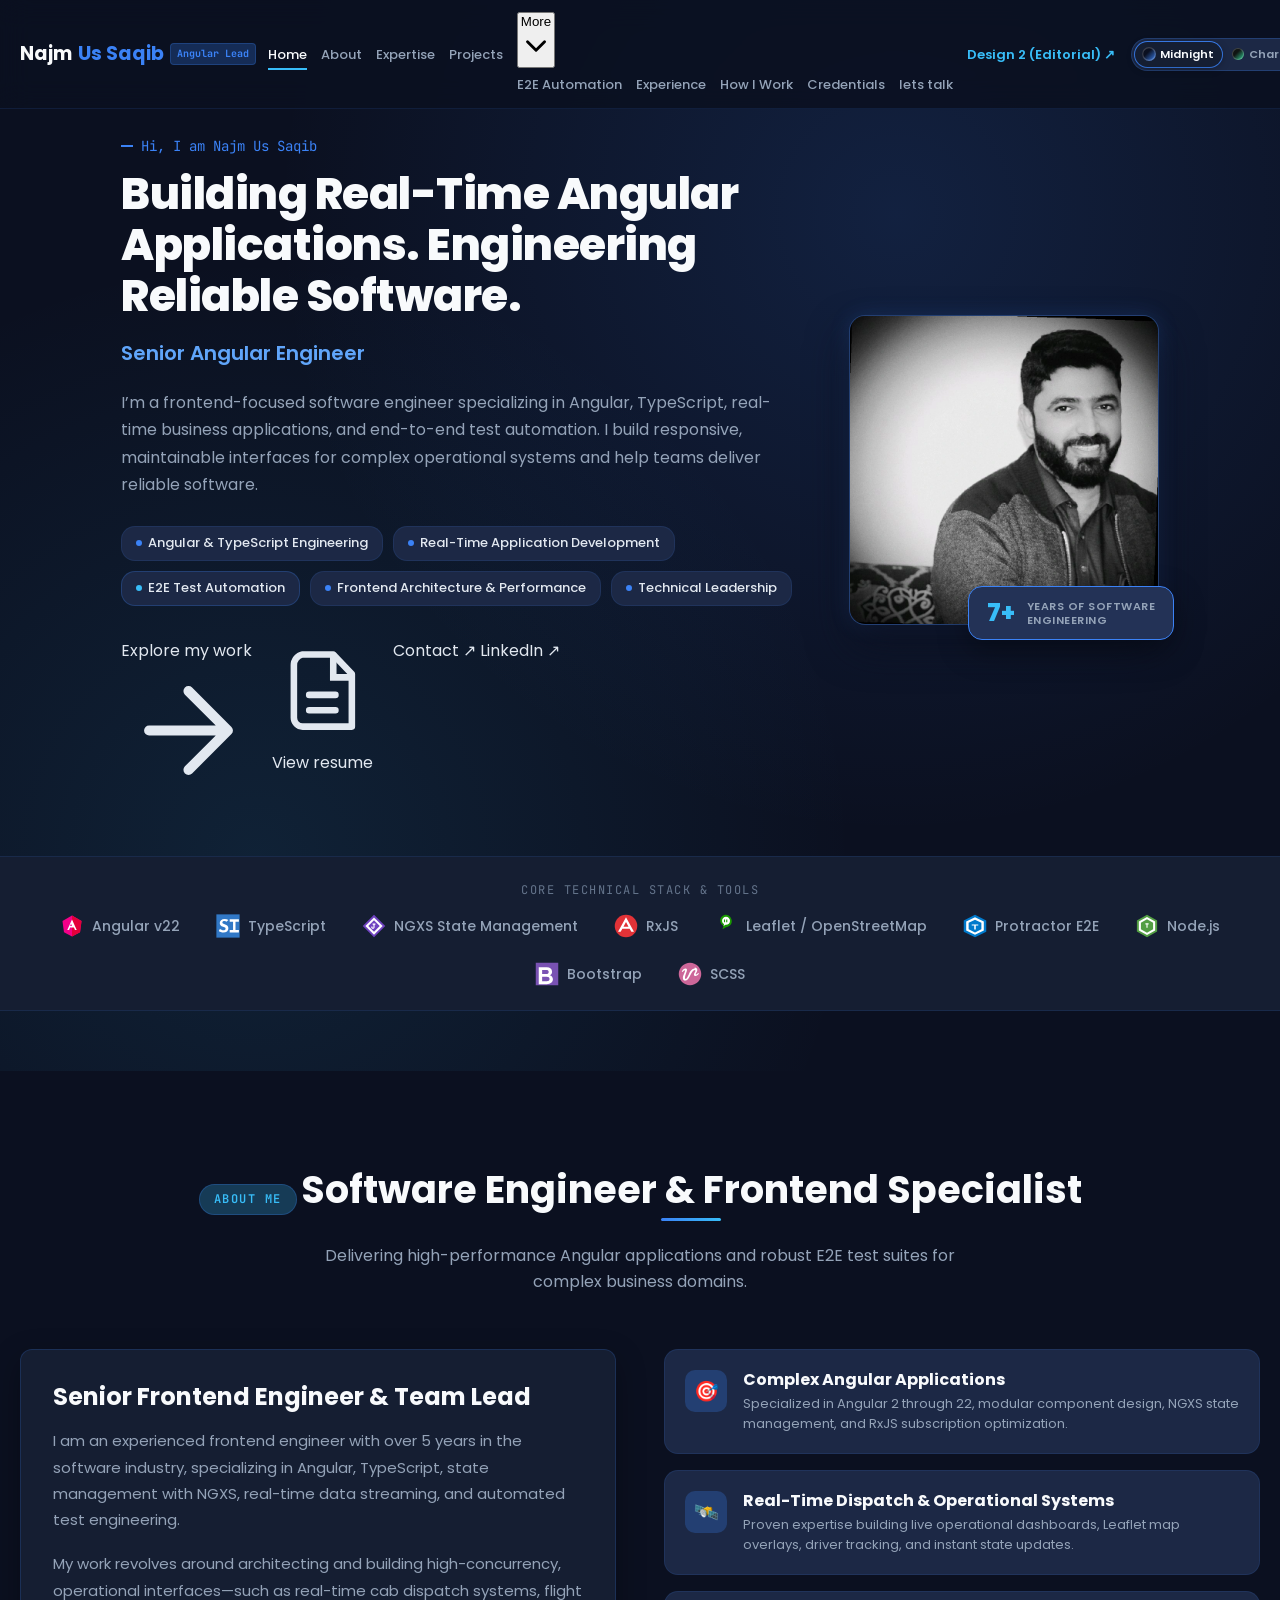
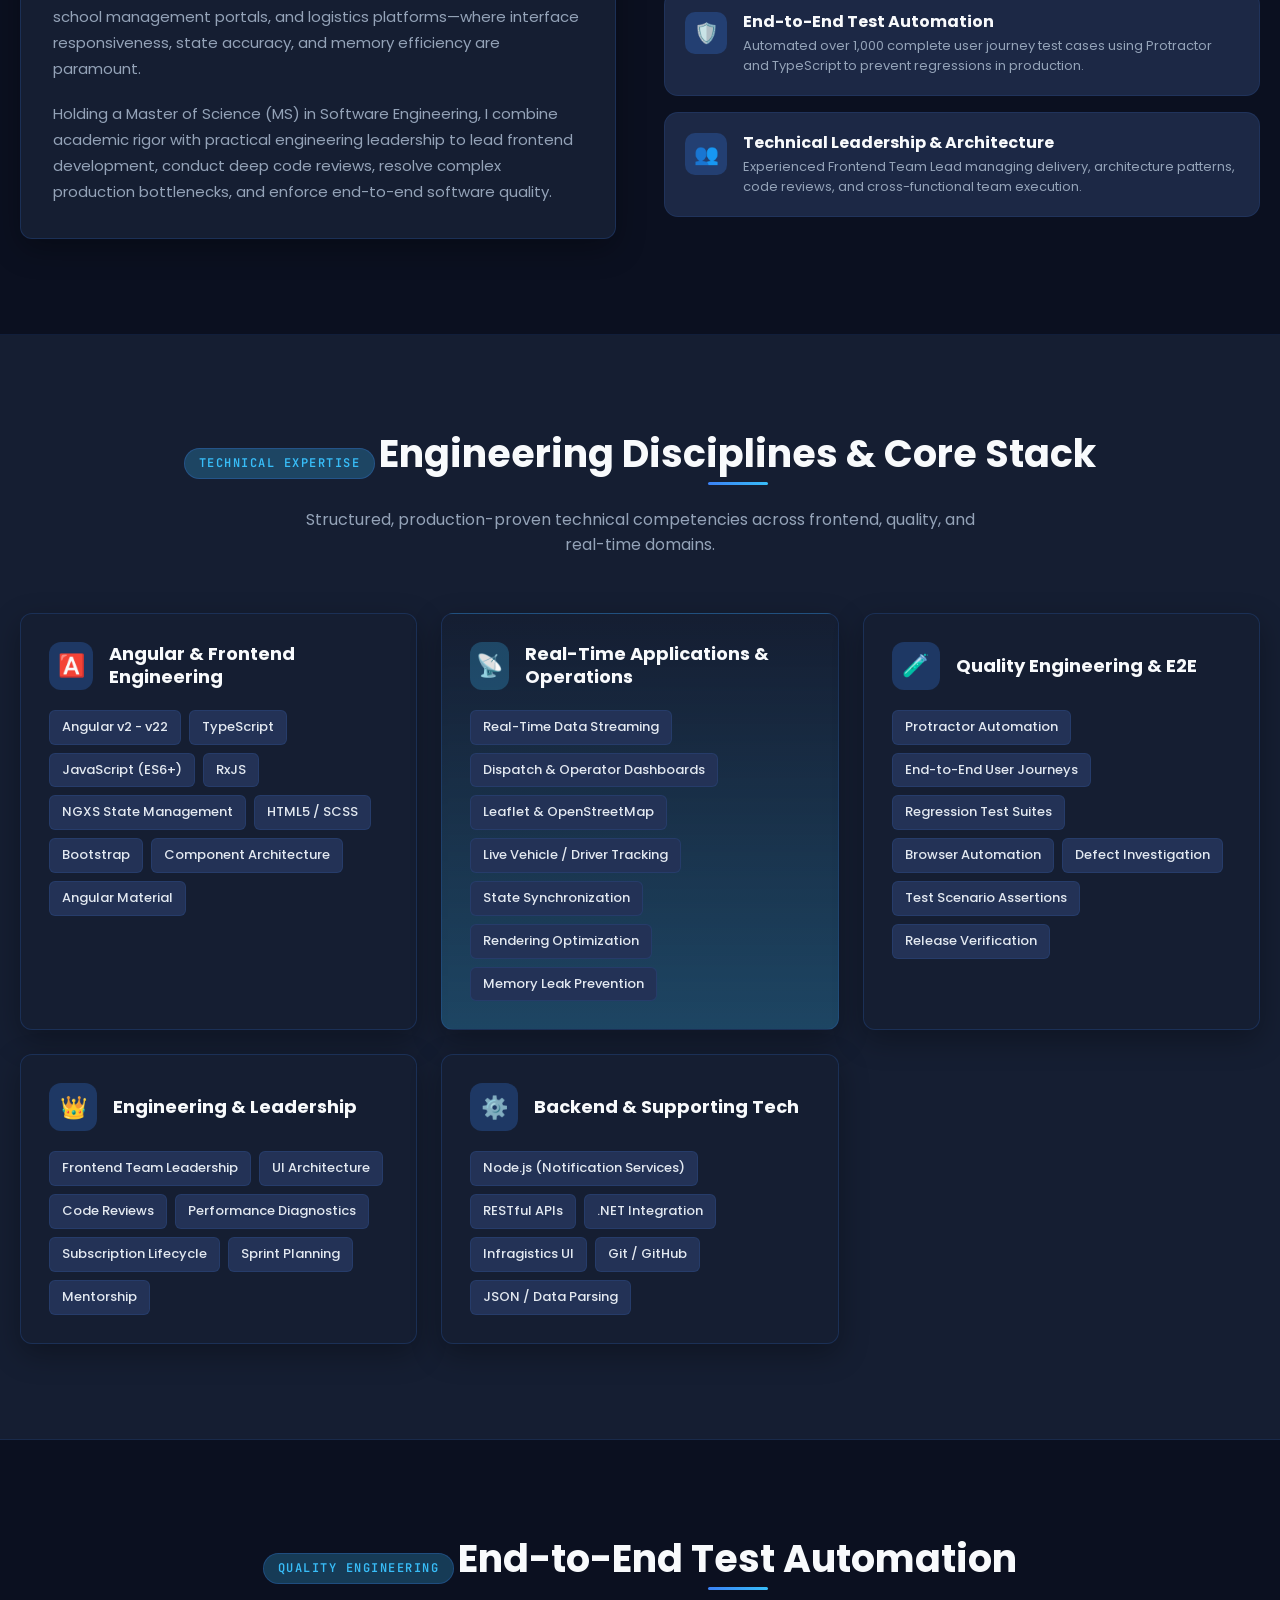
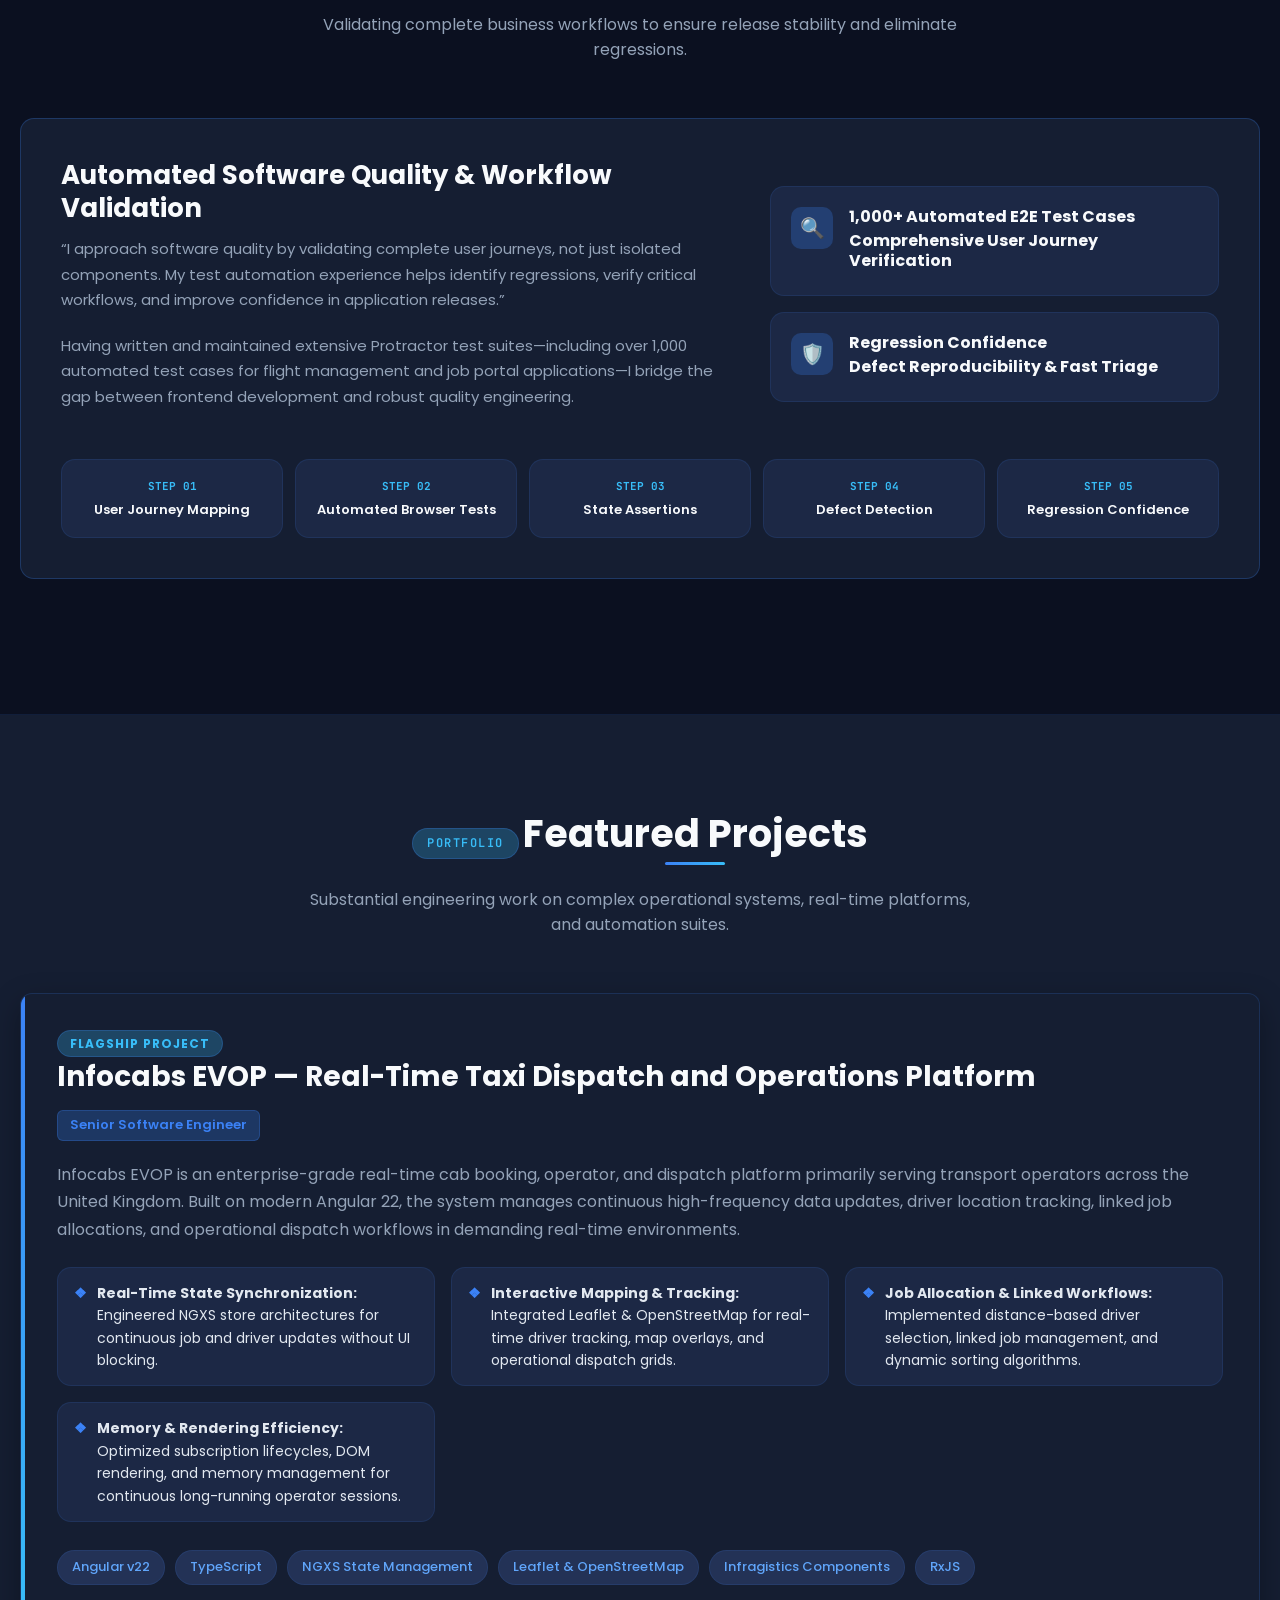
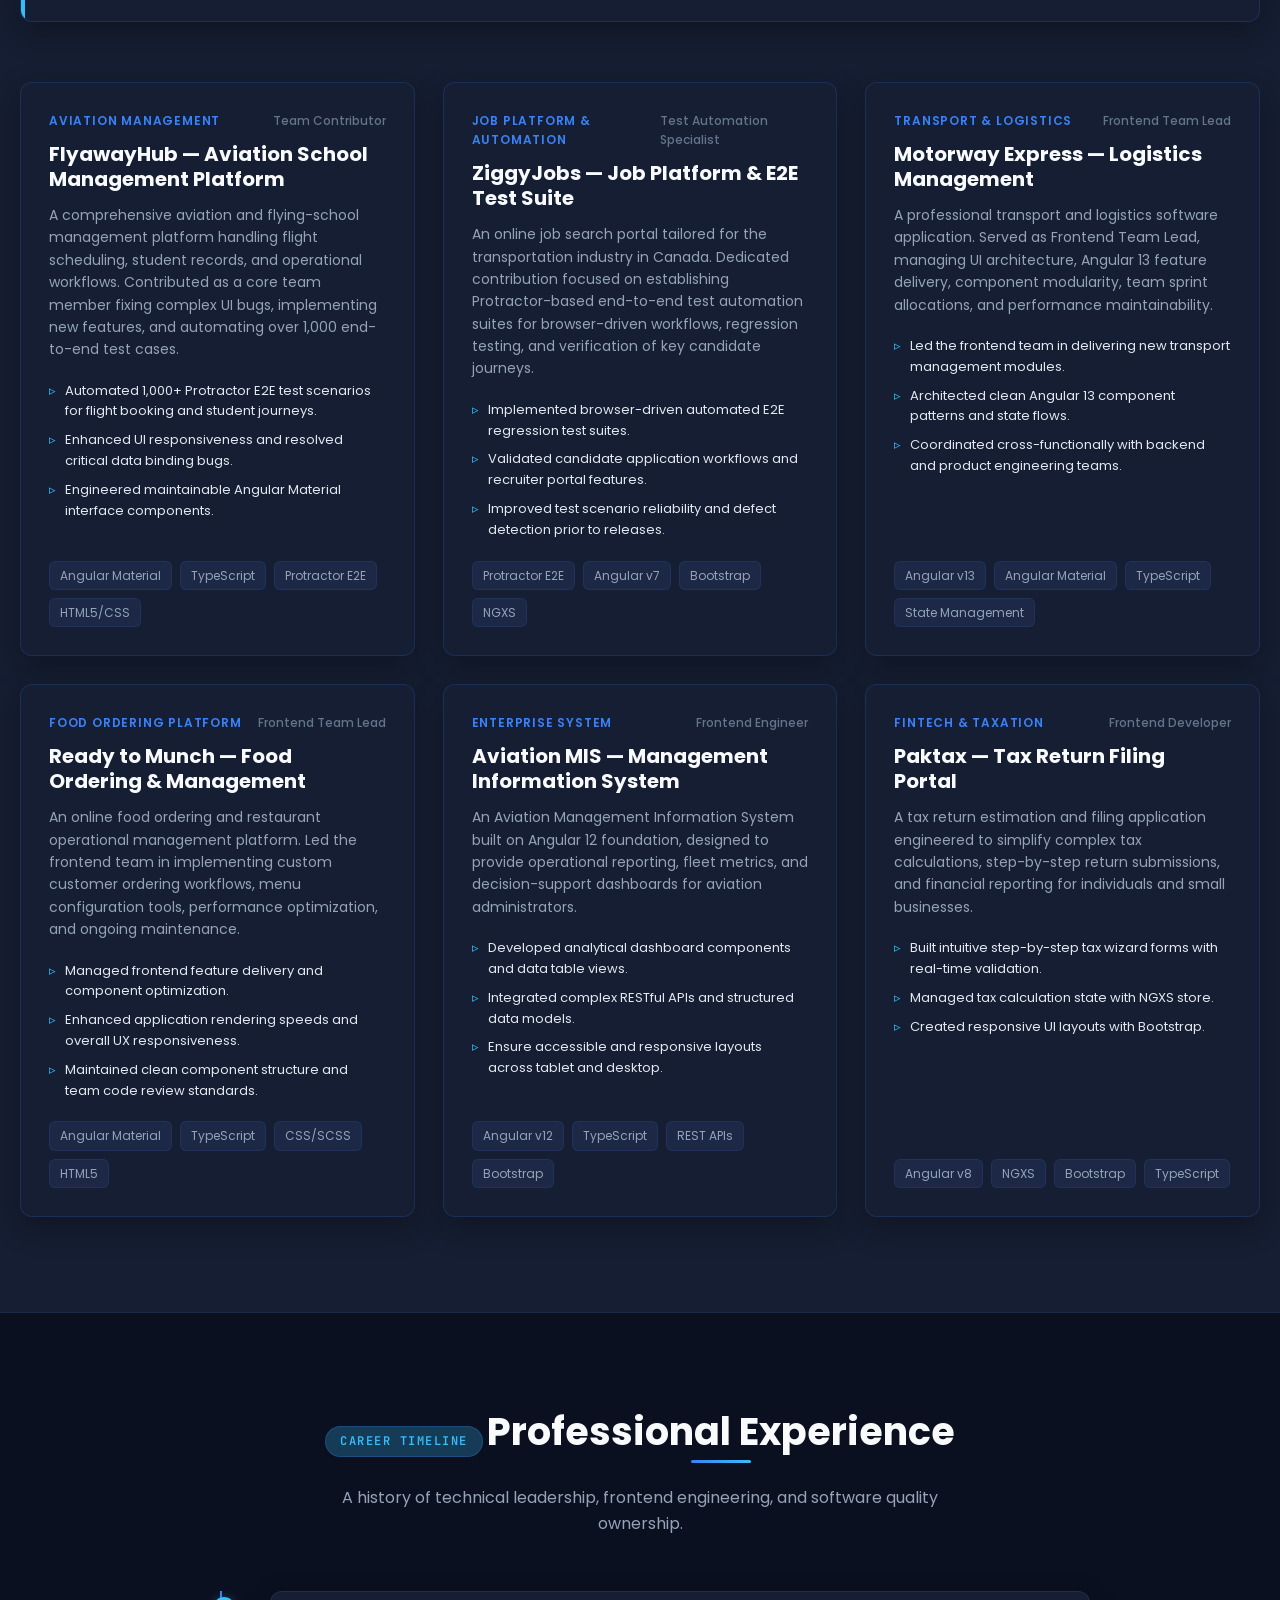
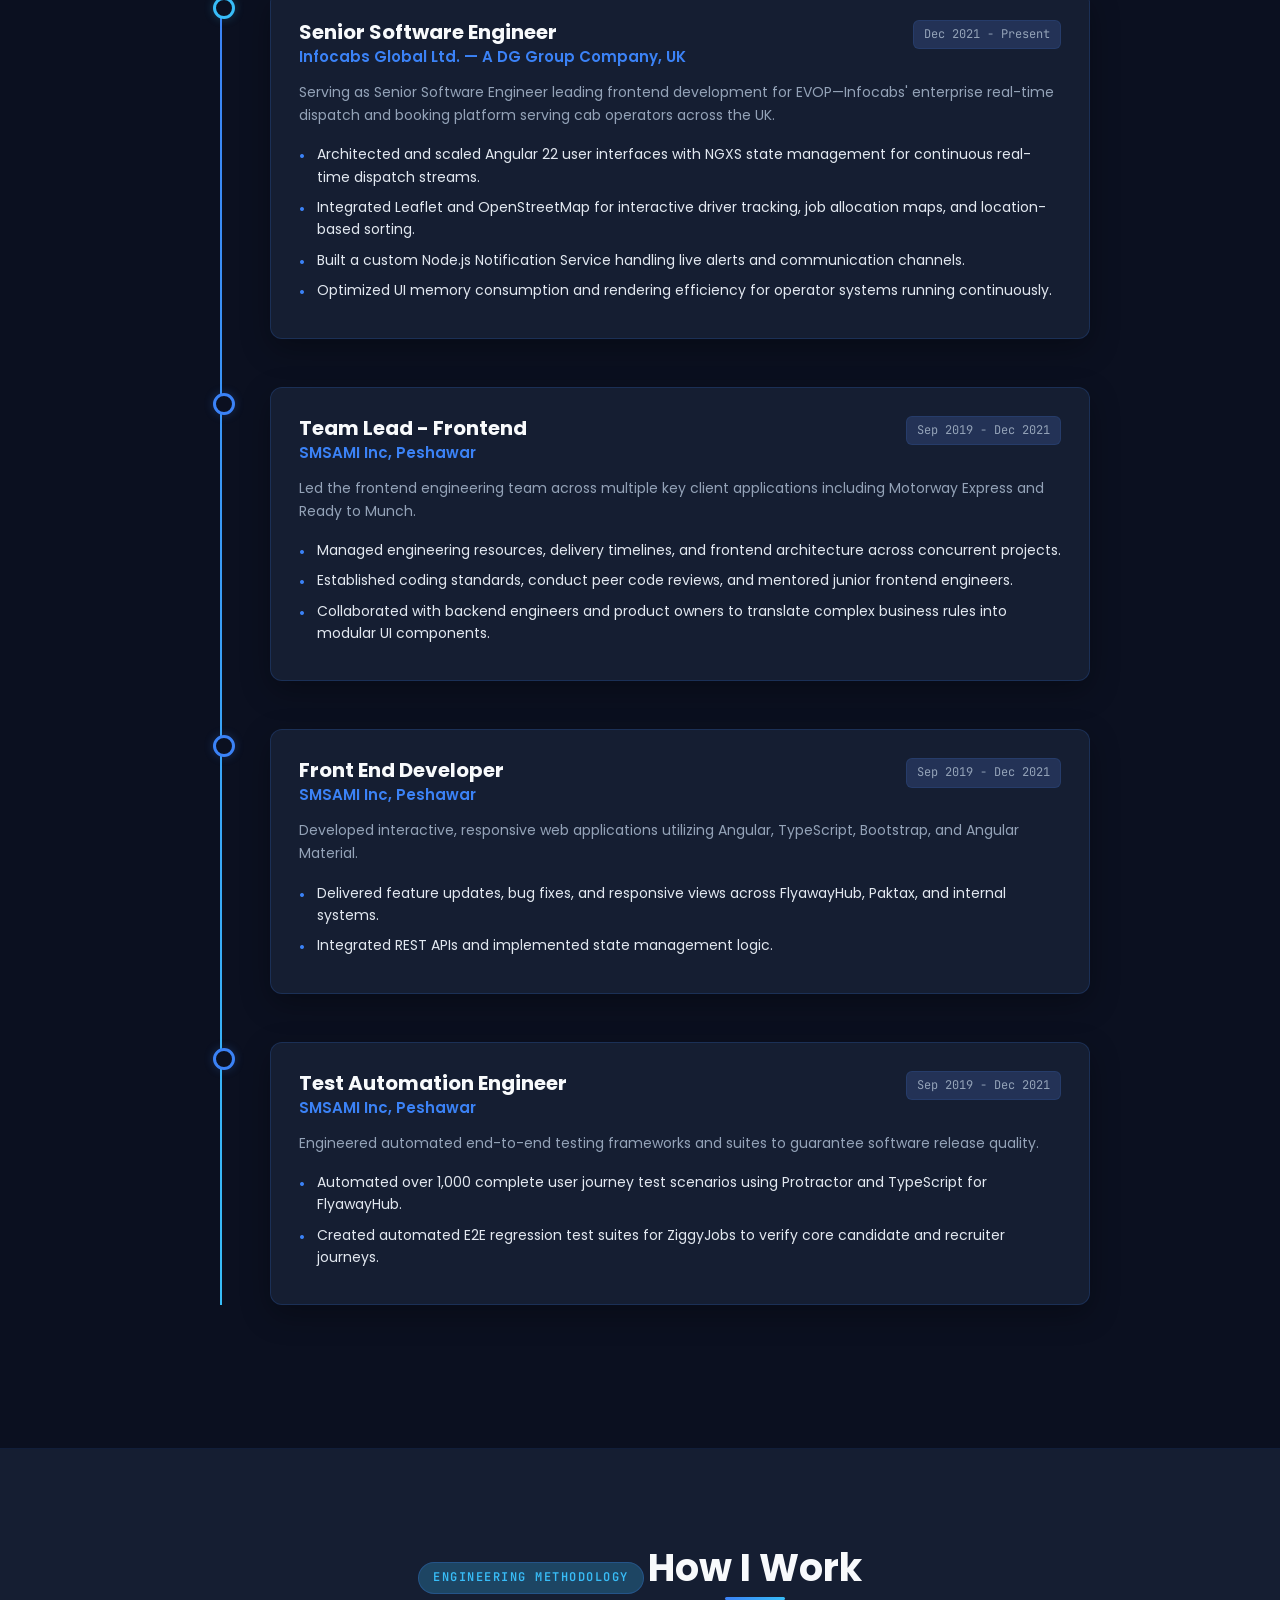
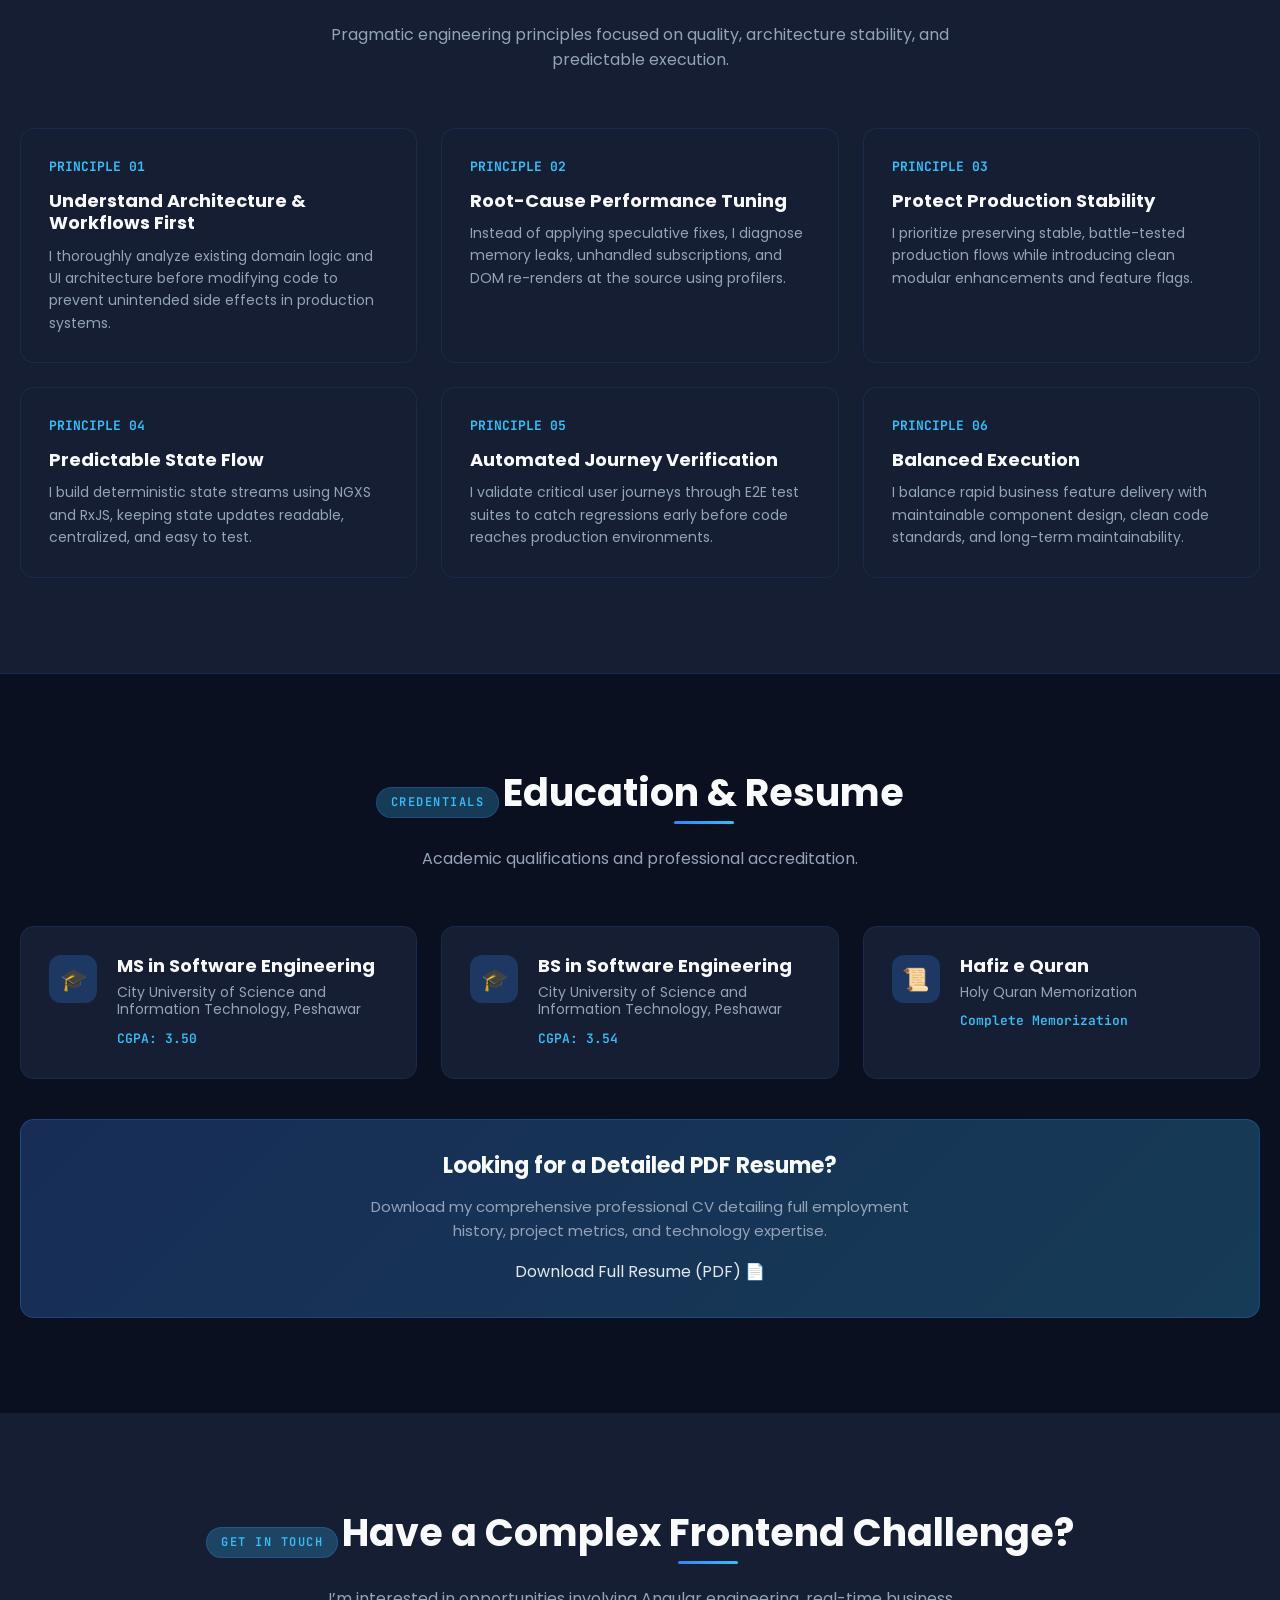
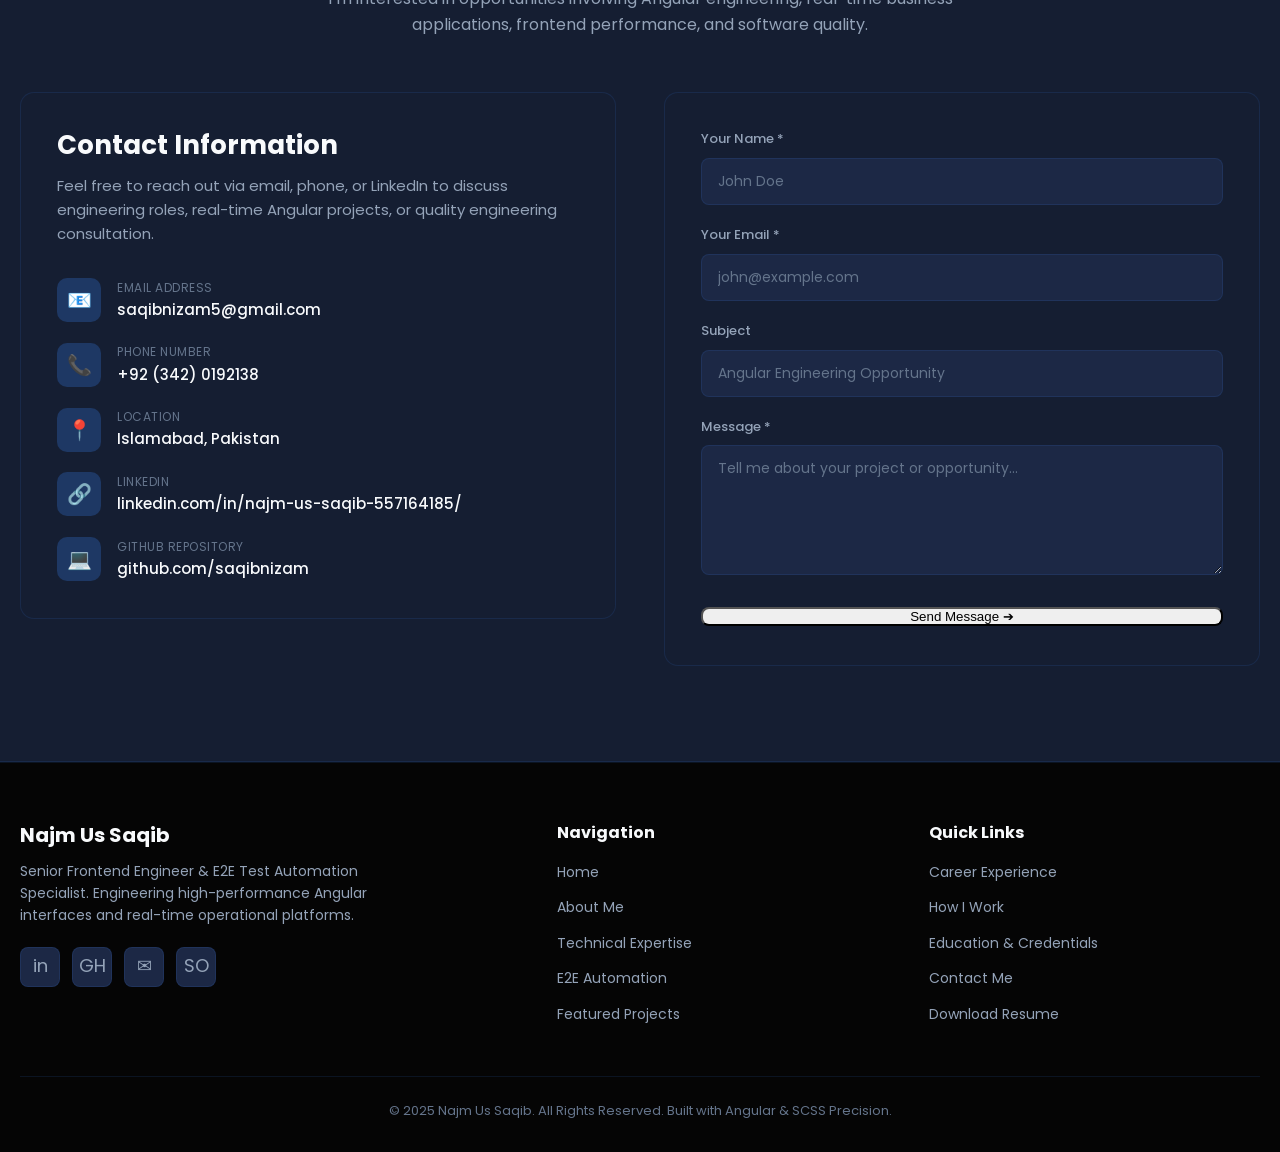
==== commit 25c4afff: "Add Version 2 editorial portfolio design with case study detail modals and project switcher" ====
--- a/index.html
+++ b/index.html
@@ -128,6 +128,12 @@
                                     <li><a href="#contact" class="nav-link">lets talk</a></li>
                                 </ul>
                             </li>
+
+                            <li>
+                                <a href="v2/index.html" class="nav-link design-switch-nav-btn" style="color: var(--accent-secondary); font-weight: 600;">
+                                    Design 2 (Editorial) ↗
+                                </a>
+                            </li>
                         </ul>
                     </nav>
 
@@ -357,7 +363,7 @@
                 <div class="about-summary-card">
                     <h3>Senior Frontend Engineer & Team Lead</h3>
                     <p>
-                        I am an experienced frontend engineer with over 7 years in the software industry, specializing
+                        I am an experienced frontend engineer with over 5 years in the software industry, specializing
                         in Angular, TypeScript, state management with NGXS, real-time data streaming, and automated test
                         engineering.
                     </p>
--- a/assets/css/style.css
+++ b/assets/css/style.css
@@ -1,8 +1,6 @@
 @charset "UTF-8";
-
 /* Dynamic CSS Custom Property Theme Definitions */
-:root,
-[data-theme=midnight-blue] {
+:root, [data-theme=midnight-blue] {
   --bg-dark: #0B1020;
   --bg-surface-1: #151E32;
   --bg-surface-2: #1C2845;
@@ -25,8 +23,8 @@
   --card-radius: 14px;
   --card-shadow: 0 10px 30px rgba(0, 0, 0, 0.35);
   --hero-bg: radial-gradient(circle at 70% 20%, rgba(59, 130, 246, 0.15) 0%, transparent 50%),
-    radial-gradient(circle at 20% 80%, rgba(56, 189, 248, 0.1) 0%, transparent 45%),
-    #0B1020;
+             radial-gradient(circle at 20% 80%, rgba(56, 189, 248, 0.1) 0%, transparent 45%),
+             #0B1020;
   --grid-pattern: radial-gradient(rgba(59, 130, 246, 0.1) 1px, transparent 1px);
 }
 
@@ -79,8 +77,8 @@
   --card-radius: 20px;
   --card-shadow: 0 15px 35px rgba(16, 13, 26, 0.6);
   --hero-bg: radial-gradient(circle at 65% 30%, rgba(167, 139, 250, 0.2) 0%, transparent 60%),
-    radial-gradient(circle at 25% 75%, rgba(244, 114, 182, 0.12) 0%, transparent 50%),
-    #100D1A;
+             radial-gradient(circle at 25% 75%, rgba(244, 114, 182, 0.12) 0%, transparent 50%),
+             #100D1A;
   --grid-pattern: radial-gradient(rgba(167, 139, 250, 0.15) 1.5px, transparent 1.5px);
 }
 
@@ -108,7 +106,7 @@
   --card-shadow: 0 4px 16px rgba(0, 0, 0, 0.4);
   --hero-bg: linear-gradient(180deg, #111418 0%, #171C22 100%);
   --grid-pattern: linear-gradient(to right, rgba(34, 211, 238, 0.05) 1px, transparent 1px),
-    linear-gradient(to bottom, rgba(34, 211, 238, 0.05) 1px, transparent 1px);
+                  linear-gradient(to bottom, rgba(34, 211, 238, 0.05) 1px, transparent 1px);
 }
 
 [data-theme=black-cerulean-rose] {
@@ -134,8 +132,8 @@
   --card-radius: 16px;
   --card-shadow: 0 12px 36px rgba(0, 0, 0, 0.6);
   --hero-bg: radial-gradient(circle at 75% 25%, rgba(0, 123, 167, 0.18) 0%, transparent 50%),
-    radial-gradient(circle at 20% 75%, rgba(255, 46, 136, 0.12) 0%, transparent 45%),
-    #0A0A0C;
+             radial-gradient(circle at 20% 75%, rgba(255, 46, 136, 0.12) 0%, transparent 45%),
+             #0A0A0C;
   --grid-pattern: none;
 }
 
@@ -162,358 +160,6 @@
   transition: background-color 0.35s ease, color 0.35s ease;
 }
 
-.nav-menu {
-  display: flex;
-  align-items: center;
-  gap: 26px;
-  list-style: none;
-  margin: 0;
-  padding: 0;
-}
-
-.nav-menu>li {
-  position: relative;
-}
-
-.nav-link {
-  display: inline-flex;
-  align-items: center;
-  gap: 7px;
-  padding: 10px 0;
-  border: 0;
-  background: transparent;
-  color: #a9abb5;
-  font: 500 14px 'Source Sans 3', sans-serif;
-  text-decoration: none;
-  white-space: nowrap;
-  cursor: pointer;
-  transition: color 180ms ease;
-}
-
-.nav-link:hover,
-.nav-link.active {
-  color: #f5f5f7;
-}
-
-.nav-link.active {
-  position: relative;
-}
-
-.nav-link.active::after {
-  position: absolute;
-  right: 0;
-  bottom: 2px;
-  left: 0;
-  height: 2px;
-  border-radius: 2px;
-  background: #007ba7;
-  content: "";
-}
-
-/* Dropdown */
-.nav-dropdown-toggle svg {
-  width: 15px;
-  height: 15px;
-  transition: transform 180ms ease;
-}
-
-.nav-dropdown:hover .nav-dropdown-toggle svg,
-.nav-dropdown:focus-within .nav-dropdown-toggle svg,
-.nav-dropdown.is-open .nav-dropdown-toggle svg {
-  transform: rotate(180deg);
-}
-
-.dropdown-menu {
-  position: absolute;
-  z-index: 1000;
-  top: calc(100% + 8px);
-  left: -16px;
-  display: none;
-  min-width: 200px;
-  margin: 0;
-  padding: 8px;
-  list-style: none;
-  background: #14161c;
-  border: 1px solid #2c3039;
-  border-radius: 10px;
-  box-shadow: 0 14px 35px rgb(0 0 0 / 30%);
-}
-
-.nav-dropdown:hover .dropdown-menu,
-.nav-dropdown:focus-within .dropdown-menu,
-.nav-dropdown.is-open .dropdown-menu {
-  display: block;
-}
-
-.dropdown-menu .nav-link {
-  display: flex;
-  width: 100%;
-  padding: 10px 12px;
-  border-radius: 6px;
-  font-size: 14px;
-}
-
-.dropdown-menu .nav-link:hover {
-  color: #fff;
-  background: rgb(0 123 167 / 13%);
-}
-
-/* Contact CTA */
-.nav-contact {
-  padding: 10px 15px;
-  color: #fff;
-  background: #007ba7;
-  border-radius: 6px 12px 6px 12px;
-}
-
-.nav-contact:hover {
-  background: #0095c8;
-}
-
-.nav-contact span {
-  color: #ff8cbd;
-}
-
-/* Keyboard focus */
-.nav-menu a:focus-visible,
-.nav-menu button:focus-visible {
-  outline: 2px solid #ff2e88;
-  outline-offset: 4px;
-}
-
-/* Responsive layout */
-@media (max-width: 1000px) {
-  .nav-menu {
-    gap: 16px;
-  }
-
-  .nav-link {
-    font-size: 13px;
-  }
-}
-
-
-.hero-actions {
-  --cta-blue: #007ba7;
-  --cta-rose: #ff2e88;
-  --cta-text: #f5f5f7;
-  --cta-muted: #a4a7b0;
-  --cta-border: rgb(255 255 255 / 13%);
-
-  display: flex;
-  align-items: center;
-  flex-wrap: wrap;
-  gap: 12px;
-  margin-top: 30px;
-}
-
-/* Shared structure */
-.hero-actions a {
-  -webkit-tap-highlight-color: transparent;
-}
-
-.hero-cta {
-  position: relative;
-  isolation: isolate;
-  display: inline-flex;
-  align-items: center;
-  justify-content: center;
-  gap: 20px;
-  min-height: 54px;
-  padding: 0 18px 0 22px;
-  overflow: hidden;
-  border: 1px solid transparent;
-  border-radius: 5px 15px 5px 15px;
-  color: var(--cta-text);
-  font: inherit;
-  font-size: 14px;
-  font-weight: 600;
-  letter-spacing: 0.1px;
-  text-decoration: none;
-  transition:
-    transform 220ms ease,
-    border-color 220ms ease,
-    background-color 220ms ease,
-    box-shadow 220ms ease;
-}
-
-.hero-cta__label {
-  position: relative;
-  z-index: 1;
-}
-
-.hero-cta__icon {
-  position: relative;
-  z-index: 1;
-  display: grid;
-  place-items: center;
-  width: 30px;
-  height: 30px;
-  flex: 0 0 30px;
-  border-radius: 50%;
-  background: rgb(255 255 255 / 15%);
-  transition:
-    transform 220ms ease,
-    background-color 220ms ease;
-}
-
-.hero-cta__icon svg {
-  display: block;
-  width: 17px;
-  height: 17px;
-}
-
-/* Primary action */
-.hero-cta--primary {
-  background: var(--cta-blue);
-  box-shadow: 0 5px 18px rgb(0 123 167 / 15%);
-}
-
-.hero-cta--primary::before {
-  position: absolute;
-  z-index: -1;
-  inset: 0;
-  content: "";
-  background: linear-gradient(115deg,
-      transparent 20%,
-      rgb(255 255 255 / 12%) 50%,
-      transparent 80%);
-  transform: translateX(-130%);
-  transition: transform 500ms ease;
-}
-
-.hero-cta--primary:hover {
-  transform: translateY(-2px);
-  box-shadow: 0 9px 25px rgb(0 123 167 / 25%);
-}
-
-.hero-cta--primary:hover::before {
-  transform: translateX(130%);
-}
-
-.hero-cta--primary:hover .hero-cta__icon {
-  transform: translateX(3px);
-  background: rgb(255 255 255 / 22%);
-}
-
-/* Resume: restrained rose accent */
-.hero-cta--resume {
-  gap: 11px;
-  padding-left: 15px;
-  background: rgb(255 46 136 / 4%);
-  border-color: rgb(255 46 136 / 35%);
-  color: var(--cta-text);
-}
-
-.hero-cta--resume .hero-cta__icon--file {
-  background: transparent;
-  color: var(--cta-rose);
-}
-
-.hero-cta--resume:hover {
-  transform: translateY(-2px);
-  background: rgb(255 46 136 / 9%);
-  border-color: var(--cta-rose);
-}
-
-.hero-cta--resume:hover .hero-cta__icon {
-  transform: translateY(-2px);
-}
-
-/* Contact and LinkedIn: quiet text links */
-.hero-cta-links {
-  display: flex;
-  align-items: center;
-  flex-wrap: wrap;
-  gap: 20px;
-  margin-left: 8px;
-}
-
-.hero-cta-link {
-  display: inline-flex;
-  align-items: center;
-  gap: 5px;
-  padding: 9px 0;
-  color: var(--cta-muted);
-  font-size: 13px;
-  font-weight: 500;
-  text-decoration: none;
-  transition: color 180ms ease;
-}
-
-.hero-cta-link span {
-  color: var(--cta-blue);
-  transition:
-    color 180ms ease,
-    transform 180ms ease;
-}
-
-.hero-cta-link:hover {
-  color: var(--cta-text);
-}
-
-.hero-cta-link:hover span {
-  color: var(--cta-rose);
-  transform: translate(2px, -2px);
-}
-
-/* Keyboard accessibility */
-.hero-actions a:focus-visible {
-  outline: 2px solid var(--cta-rose);
-  outline-offset: 4px;
-}
-
-/* Tablet and mobile */
-@media (max-width: 640px) {
-  .hero-actions {
-    gap: 10px;
-    margin-top: 24px;
-  }
-
-  .hero-cta {
-    min-height: 49px;
-    gap: 12px;
-    padding-right: 13px;
-    padding-left: 16px;
-    font-size: 13px;
-  }
-
-  .hero-cta__icon {
-    width: 27px;
-    height: 27px;
-    flex-basis: 27px;
-  }
-
-  .hero-cta-links {
-    width: 100%;
-    margin: 5px 0 0;
-    gap: 24px;
-  }
-}
-
-@media (max-width: 360px) {
-  .hero-cta {
-    gap: 8px;
-    padding-right: 10px;
-    padding-left: 12px;
-  }
-}
-
-/* Respect reduced-motion preferences */
-@media (prefers-reduced-motion: reduce) {
-
-  .hero-actions *,
-  .hero-actions *::before {
-    animation: none !important;
-    transition: none !important;
-  }
-
-  .hero-actions a:hover {
-    transform: none;
-  }
-}
-
-
 /* Accessibility Focus States */
 a:focus-visible,
 button:focus-visible,
@@ -534,12 +180,7 @@
 }
 
 /* Typography Helpers */
-h1,
-h2,
-h3,
-h4,
-h5,
-h6 {
+h1, h2, h3, h4, h5, h6 {
   color: var(--text-primary);
   font-family: var(--font-heading);
   font-weight: 700;
@@ -552,8 +193,7 @@
   -webkit-text-fill-color: transparent;
 }
 
-.text-rose,
-.text-secondary-accent {
+.text-rose, .text-secondary-accent {
   color: var(--accent-secondary);
 }
 
@@ -587,7 +227,6 @@
   text-align: center;
   margin-bottom: 55px;
 }
-
 .section-title .category-badge {
   display: inline-block;
   font-size: 12px;
@@ -601,10 +240,7 @@
   padding: 5px 14px;
   border-radius: 20px;
   margin-bottom: 12px;
-  display: table;
-  margin: 0 auto 14px;
-}
-
+}
 .section-title h2 {
   font-size: 38px;
   font-weight: 700;
@@ -612,7 +248,6 @@
   position: relative;
   display: inline-block;
 }
-
 .section-title h2::after {
   content: "";
   position: absolute;
@@ -624,7 +259,6 @@
   background: linear-gradient(90deg, var(--accent-primary), var(--accent-secondary));
   border-radius: 2px;
 }
-
 .section-title p {
   color: var(--text-muted);
   font-size: 16px;
@@ -646,7 +280,6 @@
   transition: padding 0.3s ease, background-color 0.35s ease, border-color 0.35s ease;
   padding: 12px 0;
 }
-
 header.scrolled {
   padding: 8px 0;
   box-shadow: 0 10px 30px rgba(0, 0, 0, 0.5);
@@ -668,11 +301,9 @@
   gap: 6px;
   white-space: nowrap;
 }
-
 .logo .logo-accent {
   color: var(--accent-primary);
 }
-
 .logo .logo-badge {
   font-size: 10px;
   font-family: var(--font-mono);
@@ -695,7 +326,6 @@
   gap: 14px;
   align-items: center;
 }
-
 nav ul li a {
   font-size: 13px;
   font-weight: 500;
@@ -704,12 +334,9 @@
   position: relative;
   white-space: nowrap;
 }
-
-nav ul li a:hover,
-nav ul li a.active {
+nav ul li a:hover, nav ul li a.active {
   color: var(--text-primary);
 }
-
 nav ul li a::after {
   content: "";
   position: absolute;
@@ -720,12 +347,9 @@
   background: var(--accent-primary);
   transition: width 0.25s ease;
 }
-
-nav ul li a:hover::after,
-nav ul li a.active::after {
+nav ul li a:hover::after, nav ul li a.active::after {
   width: 100%;
 }
-
 nav ul li a.active::after {
   background: var(--accent-secondary);
 }
@@ -758,7 +382,6 @@
   font-weight: 600;
   font-family: var(--font-body);
 }
-
 .theme-btn .swatch {
   width: 12px;
   height: 12px;
@@ -767,23 +390,19 @@
   box-shadow: inset 0 0 0 1px rgba(255, 255, 255, 0.2);
   flex-shrink: 0;
 }
-
 .theme-btn .theme-label {
   display: inline;
   white-space: nowrap;
 }
-
 .theme-btn:hover {
   color: var(--text-primary);
   background: rgba(255, 255, 255, 0.05);
 }
-
 .theme-btn.active {
   background: var(--bg-surface-1);
   color: var(--text-primary);
   box-shadow: 0 2px 8px rgba(0, 0, 0, 0.3), 0 0 0 1px var(--accent-primary);
 }
-
 .theme-btn.active .swatch {
   transform: scale(1.15);
 }
@@ -847,7 +466,6 @@
   flex: 1;
   max-width: 680px;
 }
-
 .hero-text-content .hero-greeting {
   font-family: var(--font-mono);
   font-size: 14px;
@@ -857,7 +475,6 @@
   align-items: center;
   gap: 8px;
 }
-
 .hero-text-content .hero-greeting::before {
   content: "";
   display: inline-block;
@@ -865,7 +482,6 @@
   height: 2px;
   background: var(--accent-primary);
 }
-
 .hero-text-content h1 {
   font-size: 44px;
   line-height: 1.15;
@@ -873,7 +489,6 @@
   margin-bottom: 16px;
   letter-spacing: -0.5px;
 }
-
 .hero-text-content .hero-headline {
   font-size: 20px;
   color: var(--accent-primary-light);
@@ -883,7 +498,6 @@
   display: flex;
   align-items: center;
 }
-
 .hero-text-content .hero-description {
   font-size: 16px;
   color: var(--text-muted);
@@ -897,7 +511,6 @@
   gap: 10px;
   margin-bottom: 32px;
 }
-
 .hero-badges .badge-item {
   background: var(--bg-surface-2);
   border: 1px solid var(--border-subtle);
@@ -911,28 +524,23 @@
   gap: 6px;
   transition: all 0.25s ease;
 }
-
 .hero-badges .badge-item .badge-dot {
   width: 6px;
   height: 6px;
   border-radius: 50%;
   background-color: var(--accent-primary);
 }
-
 .hero-badges .badge-item:hover {
   border-color: var(--accent-primary);
   background: var(--accent-primary-glow);
   transform: translateY(-2px);
 }
-
 .hero-badges .badge-item.badge-highlight {
   border-color: var(--border-medium);
 }
-
 .hero-badges .badge-item.badge-highlight .badge-dot {
   background-color: var(--accent-secondary);
 }
-
 .hero-badges .badge-item.badge-highlight:hover {
   background: var(--accent-secondary-glow);
   border-color: var(--accent-secondary);
@@ -943,7 +551,6 @@
   flex-wrap: wrap;
   gap: 16px;
 }
-
 .hero-actions .btn {
   display: inline-flex;
   align-items: center;
@@ -957,37 +564,31 @@
   transition: all 0.25s cubic-bezier(0.16, 1, 0.3, 1);
   border: 1px solid transparent;
 }
-
 .hero-actions .btn.btn-primary {
   background: var(--accent-primary);
   color: #FFFFFF;
   box-shadow: 0 4px 20px var(--accent-primary-glow);
 }
-
 .hero-actions .btn.btn-primary:hover {
   background: var(--accent-primary-light);
   transform: translateY(-2px);
 }
-
 .hero-actions .btn.btn-secondary {
   background: var(--bg-surface-2);
   color: var(--text-primary);
   border-color: var(--border-medium);
 }
-
 .hero-actions .btn.btn-secondary:hover {
   background: var(--bg-surface-3);
   border-color: var(--accent-primary);
   color: var(--accent-primary);
   transform: translateY(-2px);
 }
-
 .hero-actions .btn.btn-rose {
   background: var(--accent-secondary-glow);
   color: var(--accent-secondary);
   border-color: var(--border-medium);
 }
-
 .hero-actions .btn.btn-rose:hover {
   background: var(--accent-secondary);
   color: #FFFFFF;
@@ -999,7 +600,6 @@
   flex-shrink: 0;
   position: relative;
 }
-
 .hero-avatar-wrapper .avatar-frame {
   width: 310px;
   height: 310px;
@@ -1010,7 +610,6 @@
   box-shadow: var(--card-shadow);
   background: var(--bg-surface-2);
 }
-
 .hero-avatar-wrapper .avatar-frame img {
   width: 100%;
   height: 100%;
@@ -1019,12 +618,10 @@
   filter: contrast(1.05) brightness(0.95);
   transition: transform 0.5s ease, filter 0.5s ease;
 }
-
 .hero-avatar-wrapper .avatar-frame:hover img {
   transform: scale(1.03);
   filter: contrast(1.08) brightness(1);
 }
-
 .hero-avatar-wrapper .avatar-experience-badge {
   position: absolute;
   bottom: -15px;
@@ -1038,14 +635,12 @@
   align-items: center;
   gap: 12px;
 }
-
 .hero-avatar-wrapper .avatar-experience-badge .stat-number {
   font-size: 24px;
   font-weight: 800;
   color: var(--accent-secondary);
   line-height: 1;
 }
-
 .hero-avatar-wrapper .avatar-experience-badge .stat-label {
   font-size: 11px;
   color: var(--text-muted);
@@ -1062,7 +657,6 @@
   border-bottom: 1px solid var(--border-subtle);
   padding: 24px 0;
 }
-
 .tech-strip .strip-label {
   font-size: 12px;
   text-transform: uppercase;
@@ -1072,7 +666,6 @@
   text-align: center;
   font-family: var(--font-mono);
 }
-
 .tech-strip .strip-grid {
   display: flex;
   flex-wrap: wrap;
@@ -1080,7 +673,6 @@
   align-items: center;
   gap: 24px 36px;
 }
-
 .tech-strip .strip-grid .tech-pill {
   display: flex;
   align-items: center;
@@ -1090,12 +682,10 @@
   font-weight: 500;
   transition: color 0.25s ease, transform 0.25s ease;
 }
-
 .tech-strip .strip-grid .tech-pill:hover {
   color: var(--accent-primary);
   transform: translateY(-2px);
 }
-
 .tech-strip .strip-grid .tech-pill .tech-icon {
   font-size: 18px;
 }
@@ -1115,20 +705,17 @@
   padding: 32px;
   box-shadow: var(--card-shadow);
 }
-
 .about-summary-card h3 {
   font-size: 24px;
   margin-bottom: 16px;
   color: var(--text-primary);
 }
-
 .about-summary-card p {
   color: var(--text-muted);
   font-size: 15px;
   line-height: 1.75;
   margin-bottom: 18px;
 }
-
 .about-summary-card p:last-child {
   margin-bottom: 0;
 }
@@ -1138,7 +725,6 @@
   grid-template-columns: 1fr;
   gap: 16px;
 }
-
 .about-highlights .highlight-card {
   background: var(--bg-surface-2);
   border: 1px solid var(--border-subtle);
@@ -1149,12 +735,10 @@
   align-items: flex-start;
   transition: border-color 0.25s ease, transform 0.25s ease;
 }
-
 .about-highlights .highlight-card:hover {
   border-color: var(--border-medium);
   transform: translateY(-2px);
 }
-
 .about-highlights .highlight-card .highlight-icon {
   width: 42px;
   height: 42px;
@@ -1167,12 +751,10 @@
   font-size: 20px;
   flex-shrink: 0;
 }
-
 .about-highlights .highlight-card .highlight-info h4 {
   font-size: 16px;
   margin-bottom: 4px;
 }
-
 .about-highlights .highlight-card .highlight-info p {
   font-size: 13px;
   color: var(--text-muted);
@@ -1195,30 +777,25 @@
   display: flex;
   flex-direction: column;
 }
-
 .expertise-card:hover {
   border-color: var(--border-medium);
   transform: translateY(-4px);
   box-shadow: var(--card-shadow);
 }
-
 .expertise-card.featured-discipline {
   border-color: var(--border-medium);
   background: linear-gradient(180deg, var(--bg-surface-1) 0%, var(--accent-secondary-glow) 100%);
 }
-
 .expertise-card.featured-discipline .expertise-header .expertise-icon {
   background: var(--accent-secondary-glow);
   color: var(--accent-secondary);
 }
-
 .expertise-card .expertise-header {
   display: flex;
   align-items: center;
   gap: 16px;
   margin-bottom: 20px;
 }
-
 .expertise-card .expertise-header .expertise-icon {
   width: 48px;
   height: 48px;
@@ -1230,18 +807,15 @@
   justify-content: center;
   font-size: 22px;
 }
-
 .expertise-card .expertise-header h3 {
   font-size: 18px;
   font-weight: 700;
 }
-
 .expertise-card .expertise-tags {
   display: flex;
   flex-wrap: wrap;
   gap: 8px;
 }
-
 .expertise-card .expertise-tags .tag {
   font-size: 13px;
   font-weight: 500;
@@ -1252,7 +826,6 @@
   border: 1px solid var(--border-subtle);
   transition: all 0.2s ease;
 }
-
 .expertise-card .expertise-tags .tag:hover {
   border-color: var(--accent-primary);
   color: var(--accent-primary);
@@ -1266,19 +839,16 @@
   padding: 40px;
   margin-bottom: 40px;
 }
-
 .automation-showcase .automation-banner {
   display: grid;
   grid-template-columns: 1.2fr 0.8fr;
   gap: 36px;
   align-items: center;
 }
-
 .automation-showcase .automation-banner .banner-text h3 {
   font-size: 26px;
   margin-bottom: 12px;
 }
-
 .automation-showcase .automation-banner .banner-text p {
   color: var(--text-muted);
   font-size: 15px;
@@ -1294,7 +864,6 @@
   position: relative;
   margin-top: 30px;
 }
-
 .workflow-steps .step-card {
   background: var(--bg-surface-2);
   border: 1px solid var(--border-subtle);
@@ -1304,12 +873,10 @@
   position: relative;
   transition: transform 0.25s ease, border-color 0.25s ease;
 }
-
 .workflow-steps .step-card:hover {
   border-color: var(--accent-primary);
   transform: translateY(-3px);
 }
-
 .workflow-steps .step-card .step-number {
   font-family: var(--font-mono);
   font-size: 11px;
@@ -1318,7 +885,6 @@
   margin-bottom: 6px;
   text-transform: uppercase;
 }
-
 .workflow-steps .step-card .step-title {
   font-size: 13px;
   font-weight: 600;
@@ -1343,7 +909,6 @@
   overflow: hidden;
   box-shadow: var(--card-shadow);
 }
-
 .flagship-card::before {
   content: "";
   position: absolute;
@@ -1353,7 +918,6 @@
   height: 100%;
   background: linear-gradient(180deg, var(--accent-primary), var(--accent-secondary));
 }
-
 .flagship-card .flagship-header {
   display: flex;
   justify-content: space-between;
@@ -1362,7 +926,6 @@
   gap: 16px;
   margin-bottom: 20px;
 }
-
 .flagship-card .flagship-header .flagship-tag {
   font-size: 12px;
   font-weight: 700;
@@ -1374,13 +937,11 @@
   padding: 4px 12px;
   border-radius: 20px;
 }
-
 .flagship-card .flagship-header h3 {
   font-size: 28px;
   color: var(--text-primary);
   margin-top: 4px;
 }
-
 .flagship-card .flagship-header .project-role-badge {
   font-size: 13px;
   color: var(--accent-primary);
@@ -1390,21 +951,18 @@
   border: 1px solid var(--border-medium);
   font-weight: 600;
 }
-
 .flagship-card .flagship-desc {
   color: var(--text-muted);
   font-size: 16px;
   line-height: 1.7;
   margin-bottom: 24px;
 }
-
 .flagship-card .flagship-features {
   display: grid;
   grid-template-columns: repeat(auto-fit, minmax(280px, 1fr));
   gap: 16px;
   margin-bottom: 28px;
 }
-
 .flagship-card .flagship-features .feature-point {
   background: var(--bg-surface-2);
   border: 1px solid var(--border-subtle);
@@ -1416,18 +974,15 @@
   font-size: 14px;
   color: var(--text-secondary);
 }
-
 .flagship-card .flagship-features .feature-point .bullet {
   color: var(--accent-primary);
   font-weight: bold;
 }
-
 .flagship-card .flagship-tech {
   display: flex;
   flex-wrap: wrap;
   gap: 10px;
 }
-
 .flagship-card .flagship-tech .tech-badge {
   background: var(--bg-surface-3);
   color: var(--accent-primary-light);
@@ -1455,20 +1010,17 @@
   justify-content: space-between;
   transition: all 0.3s ease;
 }
-
 .project-card:hover {
   border-color: var(--border-medium);
   transform: translateY(-5px);
   box-shadow: var(--card-shadow);
 }
-
 .project-card .card-meta {
   display: flex;
   justify-content: space-between;
   align-items: center;
   margin-bottom: 12px;
 }
-
 .project-card .card-meta .card-category {
   font-size: 12px;
   font-weight: 600;
@@ -1476,18 +1028,15 @@
   letter-spacing: 0.8px;
   color: var(--accent-primary);
 }
-
 .project-card .card-meta .card-role {
   font-size: 12px;
   color: var(--text-dim);
   font-weight: 500;
 }
-
 .project-card h3 {
   font-size: 20px;
   margin-bottom: 12px;
 }
-
 .project-card p {
   color: var(--text-muted);
   font-size: 14px;
@@ -1495,12 +1044,10 @@
   margin-bottom: 20px;
   flex-grow: 1;
 }
-
 .project-card .card-highlights {
   list-style: none;
   margin-bottom: 20px;
 }
-
 .project-card .card-highlights li {
   font-size: 13px;
   color: var(--text-secondary);
@@ -1508,20 +1055,17 @@
   position: relative;
   padding-left: 16px;
 }
-
 .project-card .card-highlights li::before {
   content: "▹";
   position: absolute;
   left: 0;
   color: var(--accent-secondary);
 }
-
 .project-card .card-tech {
   display: flex;
   flex-wrap: wrap;
   gap: 8px;
 }
-
 .project-card .card-tech .tech-tag {
   font-size: 12px;
   background: var(--bg-surface-2);
@@ -1537,7 +1081,6 @@
   max-width: 900px;
   margin: 0 auto;
 }
-
 .timeline::before {
   content: "";
   position: absolute;
@@ -1553,7 +1096,6 @@
   padding-left: 80px;
   margin-bottom: 48px;
 }
-
 .timeline-item::before {
   content: "";
   position: absolute;
@@ -1567,12 +1109,10 @@
   box-shadow: 0 0 10px var(--accent-primary-glow);
   z-index: 2;
 }
-
 .timeline-item.timeline-highlight::before {
   border-color: var(--accent-secondary);
   box-shadow: 0 0 10px var(--accent-secondary-glow);
 }
-
 .timeline-item .timeline-card {
   background: var(--bg-surface-1);
   border: 1px solid var(--border-subtle);
@@ -1580,12 +1120,10 @@
   padding: 28px;
   transition: border-color 0.25s ease, transform 0.25s ease;
 }
-
 .timeline-item .timeline-card:hover {
   border-color: var(--border-medium);
   transform: translateY(-2px);
 }
-
 .timeline-item .timeline-card .timeline-header {
   display: flex;
   justify-content: space-between;
@@ -1594,18 +1132,15 @@
   gap: 12px;
   margin-bottom: 12px;
 }
-
 .timeline-item .timeline-card .timeline-header h3 {
   font-size: 20px;
   color: var(--text-primary);
 }
-
 .timeline-item .timeline-card .timeline-header .company-name {
   font-size: 15px;
   color: var(--accent-primary);
   font-weight: 600;
 }
-
 .timeline-item .timeline-card .timeline-header .timeline-date {
   font-family: var(--font-mono);
   font-size: 12px;
@@ -1615,18 +1150,15 @@
   border-radius: 6px;
   border: 1px solid var(--border-subtle);
 }
-
 .timeline-item .timeline-card p {
   color: var(--text-muted);
   font-size: 14px;
   line-height: 1.65;
   margin-bottom: 16px;
 }
-
 .timeline-item .timeline-card ul {
   list-style: none;
 }
-
 .timeline-item .timeline-card ul li {
   font-size: 14px;
   color: var(--text-secondary);
@@ -1634,7 +1166,6 @@
   position: relative;
   padding-left: 18px;
 }
-
 .timeline-item .timeline-card ul li::before {
   content: "•";
   position: absolute;
@@ -1657,12 +1188,10 @@
   padding: 28px;
   transition: all 0.25s ease;
 }
-
 .approach-card:hover {
   border-color: var(--accent-primary);
   transform: translateY(-3px);
 }
-
 .approach-card .approach-number {
   font-family: var(--font-mono);
   font-size: 13px;
@@ -1670,12 +1199,10 @@
   color: var(--accent-secondary);
   margin-bottom: 12px;
 }
-
 .approach-card h3 {
   font-size: 18px;
   margin-bottom: 10px;
 }
-
 .approach-card p {
   color: var(--text-muted);
   font-size: 14px;
@@ -1699,7 +1226,6 @@
   gap: 20px;
   align-items: flex-start;
 }
-
 .education-card .edu-icon {
   width: 48px;
   height: 48px;
@@ -1712,19 +1238,16 @@
   font-size: 22px;
   flex-shrink: 0;
 }
-
 .education-card .edu-details h3 {
   font-size: 18px;
   margin-bottom: 6px;
 }
-
 .education-card .edu-details h4 {
   font-size: 14px;
   color: var(--text-muted);
   font-weight: 400;
   margin-bottom: 10px;
 }
-
 .education-card .edu-details .edu-score {
   font-family: var(--font-mono);
   font-size: 13px;
@@ -1743,11 +1266,9 @@
   align-items: center;
   gap: 16px;
 }
-
 .resume-download-banner h3 {
   font-size: 22px;
 }
-
 .resume-download-banner p {
   color: var(--text-muted);
   font-size: 15px;
@@ -1768,31 +1289,26 @@
   border-radius: var(--card-radius);
   padding: 36px;
 }
-
 .contact-info-card h3 {
   font-size: 26px;
   margin-bottom: 12px;
 }
-
 .contact-info-card p.contact-lead {
   color: var(--text-muted);
   font-size: 15px;
   line-height: 1.6;
   margin-bottom: 32px;
 }
-
 .contact-info-card .contact-methods {
   display: flex;
   flex-direction: column;
   gap: 20px;
 }
-
 .contact-info-card .contact-methods .method-item {
   display: flex;
   align-items: center;
   gap: 16px;
 }
-
 .contact-info-card .contact-methods .method-item .method-icon {
   width: 44px;
   height: 44px;
@@ -1804,7 +1320,6 @@
   justify-content: center;
   font-size: 20px;
 }
-
 .contact-info-card .contact-methods .method-item .method-text span {
   display: block;
   font-size: 12px;
@@ -1812,14 +1327,11 @@
   text-transform: uppercase;
   letter-spacing: 0.5px;
 }
-
-.contact-info-card .contact-methods .method-item .method-text a,
-.contact-info-card .contact-methods .method-item .method-text strong {
+.contact-info-card .contact-methods .method-item .method-text a, .contact-info-card .contact-methods .method-item .method-text strong {
   font-size: 15px;
   color: var(--text-primary);
   font-weight: 500;
 }
-
 .contact-info-card .contact-methods .method-item .method-text a:hover {
   color: var(--accent-primary);
 }
@@ -1830,11 +1342,9 @@
   border-radius: var(--card-radius);
   padding: 36px;
 }
-
 .contact-form-card .form-group {
   margin-bottom: 20px;
 }
-
 .contact-form-card .form-group label {
   display: block;
   font-size: 13px;
@@ -1842,7 +1352,6 @@
   color: var(--text-muted);
   margin-bottom: 8px;
 }
-
 .contact-form-card .form-group .form-control {
   width: 100%;
   padding: 12px 16px;
@@ -1854,34 +1363,28 @@
   font-size: 14px;
   transition: border-color 0.25s ease, box-shadow 0.25s ease;
 }
-
 .contact-form-card .form-group .form-control:focus {
   outline: none;
   border-color: var(--accent-primary);
   box-shadow: 0 0 0 3px var(--accent-primary-glow);
 }
-
 .contact-form-card .form-group .form-control::placeholder {
   color: var(--text-dim);
 }
-
 .contact-form-card .form-group textarea.form-control {
   min-height: 130px;
   resize: vertical;
 }
-
 .contact-form-card .form-status {
   margin-top: 16px;
   font-size: 14px;
   text-align: center;
   display: none;
 }
-
 .contact-form-card .form-status.success {
   display: block;
   color: #10B981;
 }
-
 .contact-form-card .form-status.error {
   display: block;
   color: var(--accent-secondary);
@@ -1893,19 +1396,16 @@
   border-top: 1px solid var(--border-subtle);
   padding: 60px 0 30px;
 }
-
 footer .footer-content {
   display: grid;
   grid-template-columns: 1.5fr 1fr 1fr;
   gap: 40px;
   margin-bottom: 40px;
 }
-
 footer .footer-brand h3 {
   font-size: 20px;
   margin-bottom: 12px;
 }
-
 footer .footer-brand p {
   color: var(--text-muted);
   font-size: 14px;
@@ -1913,35 +1413,28 @@
   margin-bottom: 20px;
   max-width: 360px;
 }
-
 footer .footer-links h4 {
   font-size: 16px;
   margin-bottom: 16px;
   color: var(--text-primary);
 }
-
 footer .footer-links ul {
   list-style: none;
 }
-
 footer .footer-links ul li {
   margin-bottom: 10px;
 }
-
 footer .footer-links ul li a {
   font-size: 14px;
   color: var(--text-muted);
 }
-
 footer .footer-links ul li a:hover {
   color: var(--accent-primary);
 }
-
 footer .social-links {
   display: flex;
   gap: 12px;
 }
-
 footer .social-links .social-icon-btn {
   width: 40px;
   height: 40px;
@@ -1955,14 +1448,12 @@
   font-size: 18px;
   transition: all 0.25s ease;
 }
-
 footer .social-links .social-icon-btn:hover {
   background: var(--accent-primary);
   color: #FFFFFF;
   border-color: var(--accent-primary);
   transform: translateY(-2px);
 }
-
 footer .footer-bottom {
   text-align: center;
   padding-top: 24px;
@@ -1989,7 +1480,6 @@
   box-shadow: 0 8px 24px rgba(0, 0, 0, 0.4);
   transition: all 0.25s ease;
 }
-
 #backToTop:hover {
   background: var(--accent-primary);
   color: #FFFFFF;
@@ -2003,41 +1493,17 @@
 [data-theme=midnight-blue] {
   /* Refined corporate engineering look with structured 2-column layout */
 }
-
 [data-theme=midnight-blue] .hero-avatar-wrapper .avatar-frame {
   border-radius: 16px;
   box-shadow: 0 20px 40px rgba(11, 16, 32, 0.8), 0 0 20px rgba(59, 130, 246, 0.2);
 }
-
-[data-theme=midnight-blue] .project-card,
-[data-theme=midnight-blue] .flagship-card,
-[data-theme=midnight-blue] .expertise-card,
-[data-theme=midnight-blue] .about-summary-card,
-[data-theme=midnight-blue] .timeline-card {
+[data-theme=midnight-blue] .project-card, [data-theme=midnight-blue] .flagship-card, [data-theme=midnight-blue] .expertise-card, [data-theme=midnight-blue] .about-summary-card, [data-theme=midnight-blue] .timeline-card {
   border-radius: 12px;
   border: 1px solid rgba(59, 130, 246, 0.18);
   box-shadow: 0 10px 30px rgba(0, 0, 0, 0.3);
 }
-
 [data-theme=midnight-blue] .btn {
   border-radius: 8px;
-}
-
-.tech-icon {
-  width: 24px;
-  height: 24px;
-  min-width: 24px;
-  min-height: 24px;
-  flex-shrink: 0;
-  display: inline-block;
-  vertical-align: middle;
-}
-
-/* SVG ke andar logo ko consistent rakhein */
-.tech-icon svg {
-  width: 100%;
-  height: 100%;
-  display: block;
 }
 
 /* ==========================================
@@ -2046,12 +1512,10 @@
 [data-theme=charcoal-emerald] {
   /* Editorial left-aligned layout, flat borders, full-width row project list */
 }
-
 [data-theme=charcoal-emerald] .section-title {
   text-align: left;
   margin-bottom: 40px;
 }
-
 [data-theme=charcoal-emerald] .section-title .category-badge {
   border-radius: 0;
   background: transparent;
@@ -2061,17 +1525,14 @@
   font-size: 13px;
   letter-spacing: 2px;
 }
-
 [data-theme=charcoal-emerald] .section-title .category-badge::before {
   content: "— ";
 }
-
 [data-theme=charcoal-emerald] .section-title h2 {
   font-size: 36px;
   font-weight: 600;
   margin-bottom: 12px;
 }
-
 [data-theme=charcoal-emerald] .section-title h2::after {
   left: 0;
   transform: none;
@@ -2079,21 +1540,17 @@
   height: 1px;
   background: var(--accent-primary);
 }
-
 [data-theme=charcoal-emerald] .section-title p {
   margin-left: 0;
 }
-
 [data-theme=charcoal-emerald] {
   /* Transform Projects Grid into Editorial Row List */
 }
-
 [data-theme=charcoal-emerald] .projects-grid {
   grid-template-columns: 1fr;
   gap: 0;
   border-top: 1px solid var(--border-subtle);
 }
-
 [data-theme=charcoal-emerald] .project-card {
   border-radius: 0;
   border: none;
@@ -2105,52 +1562,42 @@
   gap: 32px;
   align-items: start;
 }
-
 [data-theme=charcoal-emerald] .project-card:hover {
   transform: none;
   box-shadow: none;
   background: rgba(52, 211, 153, 0.02);
   border-bottom-color: var(--accent-primary);
 }
-
 [data-theme=charcoal-emerald] .project-card .card-meta {
   order: 1;
 }
-
 [data-theme=charcoal-emerald] .project-card h3 {
   font-size: 22px;
   font-weight: 600;
 }
-
 [data-theme=charcoal-emerald] .flagship-card {
   border-radius: 0;
   border: 1px solid var(--border-subtle);
   background: transparent;
   box-shadow: none;
 }
-
 [data-theme=charcoal-emerald] .flagship-card::before {
   width: 2px;
   background: var(--accent-primary);
 }
-
 [data-theme=charcoal-emerald] {
   /* Table / Structured Row Experience Layout instead of Timeline Dot Line */
 }
-
 [data-theme=charcoal-emerald] .timeline::before {
   display: none;
 }
-
 [data-theme=charcoal-emerald] .timeline-item {
   padding-left: 0;
   margin-bottom: 24px;
 }
-
 [data-theme=charcoal-emerald] .timeline-item::before {
   display: none;
 }
-
 [data-theme=charcoal-emerald] .timeline-item .timeline-card {
   border-radius: 0;
   border: 1px solid var(--border-subtle);
@@ -2158,39 +1605,21 @@
   box-shadow: none;
   padding: 24px 30px;
 }
-
 [data-theme=charcoal-emerald] .timeline-item .timeline-card:hover {
   transform: none;
   border-color: var(--accent-primary);
 }
-
 [data-theme=charcoal-emerald] {
   /* Minimalist Zero-Radius Components */
 }
-
-[data-theme=charcoal-emerald] .btn,
-[data-theme=charcoal-emerald] .badge-item,
-[data-theme=charcoal-emerald] .tech-pill,
-[data-theme=charcoal-emerald] .tag,
-[data-theme=charcoal-emerald] .tech-tag,
-[data-theme=charcoal-emerald] .tech-badge,
-[data-theme=charcoal-emerald] .expertise-card,
-[data-theme=charcoal-emerald] .about-summary-card,
-[data-theme=charcoal-emerald] .avatar-frame,
-[data-theme=charcoal-emerald] .step-card,
-[data-theme=charcoal-emerald] .education-card,
-[data-theme=charcoal-emerald] .contact-info-card,
-[data-theme=charcoal-emerald] .contact-form-card,
-[data-theme=charcoal-emerald] .form-control {
+[data-theme=charcoal-emerald] .btn, [data-theme=charcoal-emerald] .badge-item, [data-theme=charcoal-emerald] .tech-pill, [data-theme=charcoal-emerald] .tag, [data-theme=charcoal-emerald] .tech-tag, [data-theme=charcoal-emerald] .tech-badge, [data-theme=charcoal-emerald] .expertise-card, [data-theme=charcoal-emerald] .about-summary-card, [data-theme=charcoal-emerald] .avatar-frame, [data-theme=charcoal-emerald] .step-card, [data-theme=charcoal-emerald] .education-card, [data-theme=charcoal-emerald] .contact-info-card, [data-theme=charcoal-emerald] .contact-form-card, [data-theme=charcoal-emerald] .form-control {
   border-radius: 0 !important;
   box-shadow: none !important;
 }
-
 [data-theme=charcoal-emerald] .hero-avatar-wrapper .avatar-frame {
   border: 1px solid var(--border-medium);
   filter: grayscale(30%);
 }
-
 [data-theme=charcoal-emerald] .hero-avatar-wrapper .avatar-experience-badge {
   border-radius: 0;
   box-shadow: none;
@@ -2203,12 +1632,10 @@
 [data-theme=purple-violet] {
   /* Asymmetric floating layout with luminous soft glass & circular elements */
 }
-
 [data-theme=purple-violet] .hero {
   position: relative;
   overflow: hidden;
 }
-
 [data-theme=purple-violet] .hero::after {
   content: "";
   position: absolute;
@@ -2221,11 +1648,9 @@
   filter: blur(60px);
   z-index: 0;
 }
-
 [data-theme=purple-violet] {
   /* Circular Luminous Hero Avatar Frame */
 }
-
 [data-theme=purple-violet] .hero-avatar-wrapper .avatar-frame {
   border-radius: 50%;
   width: 320px;
@@ -2233,11 +1658,9 @@
   border: 2px solid rgba(167, 139, 250, 0.4);
   box-shadow: 0 0 50px rgba(167, 139, 250, 0.3), inset 0 0 20px rgba(167, 139, 250, 0.2);
 }
-
 [data-theme=purple-violet] .hero-avatar-wrapper .avatar-frame img {
   border-radius: 50%;
 }
-
 [data-theme=purple-violet] .hero-avatar-wrapper .avatar-experience-badge {
   border-radius: 30px;
   background: rgba(33, 24, 51, 0.9);
@@ -2245,16 +1668,10 @@
   border: 1px solid var(--accent-primary);
   box-shadow: 0 10px 30px rgba(167, 139, 250, 0.3);
 }
-
 [data-theme=purple-violet] {
   /* Floating Glassmorphism Cards */
 }
-
-[data-theme=purple-violet] .project-card,
-[data-theme=purple-violet] .flagship-card,
-[data-theme=purple-violet] .expertise-card,
-[data-theme=purple-violet] .about-summary-card,
-[data-theme=purple-violet] .automation-showcase {
+[data-theme=purple-violet] .project-card, [data-theme=purple-violet] .flagship-card, [data-theme=purple-violet] .expertise-card, [data-theme=purple-violet] .about-summary-card, [data-theme=purple-violet] .automation-showcase {
   border-radius: 24px;
   background: linear-gradient(145deg, rgba(33, 24, 51, 0.85) 0%, rgba(44, 31, 69, 0.6) 100%);
   backdrop-filter: blur(20px);
@@ -2263,62 +1680,44 @@
   box-shadow: 0 20px 40px rgba(16, 13, 26, 0.6);
   transition: all 0.35s cubic-bezier(0.16, 1, 0.3, 1);
 }
-
-[data-theme=purple-violet] .project-card:hover,
-[data-theme=purple-violet] .flagship-card:hover,
-[data-theme=purple-violet] .expertise-card:hover,
-[data-theme=purple-violet] .about-summary-card:hover,
-[data-theme=purple-violet] .automation-showcase:hover {
+[data-theme=purple-violet] .project-card:hover, [data-theme=purple-violet] .flagship-card:hover, [data-theme=purple-violet] .expertise-card:hover, [data-theme=purple-violet] .about-summary-card:hover, [data-theme=purple-violet] .automation-showcase:hover {
   transform: translateY(-8px) scale(1.01);
   border-color: var(--accent-primary);
   box-shadow: 0 25px 50px rgba(167, 139, 250, 0.25);
 }
-
 [data-theme=purple-violet] {
   /* Rounded Pill Bubbles for Tags & Tech */
 }
-
-[data-theme=purple-violet] .tag,
-[data-theme=purple-violet] .tech-pill,
-[data-theme=purple-violet] .tech-badge,
-[data-theme=purple-violet] .tech-tag,
-[data-theme=purple-violet] .badge-item {
+[data-theme=purple-violet] .tag, [data-theme=purple-violet] .tech-pill, [data-theme=purple-violet] .tech-badge, [data-theme=purple-violet] .tech-tag, [data-theme=purple-violet] .badge-item {
   border-radius: 30px;
   padding: 6px 16px;
   background: rgba(167, 139, 250, 0.12);
   border: 1px solid rgba(167, 139, 250, 0.3);
   color: var(--text-primary);
 }
-
 [data-theme=purple-violet] .btn {
   border-radius: 30px;
   font-weight: 600;
 }
-
 [data-theme=purple-violet] .btn.btn-primary {
   background: linear-gradient(135deg, #A78BFA 0%, #8B5CF6 100%);
   box-shadow: 0 8px 25px rgba(167, 139, 250, 0.4);
 }
-
 [data-theme=purple-violet] .btn.btn-primary:hover {
   box-shadow: 0 12px 35px rgba(167, 139, 250, 0.6);
 }
-
 [data-theme=purple-violet] {
   /* Glowing Purple Timeline Nodes */
 }
-
 [data-theme=purple-violet] .timeline::before {
   background: linear-gradient(180deg, #A78BFA 0%, #F472B6 100%);
   width: 3px;
   box-shadow: 0 0 12px rgba(167, 139, 250, 0.6);
 }
-
 [data-theme=purple-violet] .timeline-item::before {
   border-color: var(--accent-primary);
   box-shadow: 0 0 16px var(--accent-primary-light);
 }
-
 [data-theme=purple-violet] .timeline-card {
   border-radius: 20px;
   background: rgba(33, 24, 51, 0.8);
@@ -2332,60 +1731,35 @@
 [data-theme=graphite-cyan] {
   /* Technical typography, IDE window headers, sharp corners, bracket tags */
 }
-
 [data-theme=graphite-cyan] body {
   font-family: var(--font-body);
 }
-
-[data-theme=graphite-cyan] h1,
-[data-theme=graphite-cyan] h2,
-[data-theme=graphite-cyan] h3,
-[data-theme=graphite-cyan] h4,
-[data-theme=graphite-cyan] .logo,
-[data-theme=graphite-cyan] .category-badge,
-[data-theme=graphite-cyan] .nav-link,
-[data-theme=graphite-cyan] .btn {
+[data-theme=graphite-cyan] h1, [data-theme=graphite-cyan] h2, [data-theme=graphite-cyan] h3, [data-theme=graphite-cyan] h4, [data-theme=graphite-cyan] .logo, [data-theme=graphite-cyan] .category-badge, [data-theme=graphite-cyan] .nav-link, [data-theme=graphite-cyan] .btn {
   font-family: var(--font-mono);
 }
-
 [data-theme=graphite-cyan] .section-title .category-badge {
   border-radius: 4px;
   background: rgba(34, 211, 238, 0.08);
   border: 1px solid rgba(34, 211, 238, 0.3);
   color: var(--accent-primary);
 }
-
 [data-theme=graphite-cyan] .section-title .category-badge::before {
   content: "// ";
 }
-
 [data-theme=graphite-cyan] .section-title h2 {
   font-size: 32px;
   letter-spacing: -0.8px;
 }
-
 [data-theme=graphite-cyan] {
   /* Terminal IDE Window Bar Header for Cards */
 }
-
-[data-theme=graphite-cyan] .project-card,
-[data-theme=graphite-cyan] .flagship-card,
-[data-theme=graphite-cyan] .expertise-card,
-[data-theme=graphite-cyan] .about-summary-card,
-[data-theme=graphite-cyan] .automation-showcase,
-[data-theme=graphite-cyan] .timeline-card {
+[data-theme=graphite-cyan] .project-card, [data-theme=graphite-cyan] .flagship-card, [data-theme=graphite-cyan] .expertise-card, [data-theme=graphite-cyan] .about-summary-card, [data-theme=graphite-cyan] .automation-showcase, [data-theme=graphite-cyan] .timeline-card {
   border-radius: 4px;
   border: 1px solid var(--border-medium);
   position: relative;
   background: #181E24;
 }
-
-[data-theme=graphite-cyan] .project-card::before,
-[data-theme=graphite-cyan] .flagship-card::before,
-[data-theme=graphite-cyan] .expertise-card::before,
-[data-theme=graphite-cyan] .about-summary-card::before,
-[data-theme=graphite-cyan] .automation-showcase::before,
-[data-theme=graphite-cyan] .timeline-card::before {
+[data-theme=graphite-cyan] .project-card::before, [data-theme=graphite-cyan] .flagship-card::before, [data-theme=graphite-cyan] .expertise-card::before, [data-theme=graphite-cyan] .about-summary-card::before, [data-theme=graphite-cyan] .automation-showcase::before, [data-theme=graphite-cyan] .timeline-card::before {
   content: "● ● ●  file.ts";
   display: block;
   font-family: var(--font-mono);
@@ -2399,29 +1773,20 @@
   border-top-left-radius: 3px;
   border-top-right-radius: 3px;
 }
-
 [data-theme=graphite-cyan] .flagship-card::before {
   margin: -36px -36px 24px -36px;
   content: "● ● ●  flagship_dispatch_system.ts";
 }
-
 [data-theme=graphite-cyan] .about-summary-card::before {
   content: "● ● ●  engineer_profile.json";
 }
-
 [data-theme=graphite-cyan] .timeline-card::before {
   content: "● ● ●  career_history.log";
 }
-
 [data-theme=graphite-cyan] {
   /* Bracketed Monospace Tags */
 }
-
-[data-theme=graphite-cyan] .tech-tag,
-[data-theme=graphite-cyan] .tag,
-[data-theme=graphite-cyan] .tech-pill,
-[data-theme=graphite-cyan] .tech-badge,
-[data-theme=graphite-cyan] .badge-item {
+[data-theme=graphite-cyan] .tech-tag, [data-theme=graphite-cyan] .tag, [data-theme=graphite-cyan] .tech-pill, [data-theme=graphite-cyan] .tech-badge, [data-theme=graphite-cyan] .badge-item {
   font-family: var(--font-mono);
   font-size: 12px;
   border-radius: 3px;
@@ -2429,37 +1794,24 @@
   border: 1px solid rgba(34, 211, 238, 0.25);
   color: var(--accent-primary-light);
 }
-
-[data-theme=graphite-cyan] .tech-tag::before,
-[data-theme=graphite-cyan] .tag::before,
-[data-theme=graphite-cyan] .tech-pill::before,
-[data-theme=graphite-cyan] .tech-badge::before,
-[data-theme=graphite-cyan] .badge-item::before {
+[data-theme=graphite-cyan] .tech-tag::before, [data-theme=graphite-cyan] .tag::before, [data-theme=graphite-cyan] .tech-pill::before, [data-theme=graphite-cyan] .tech-badge::before, [data-theme=graphite-cyan] .badge-item::before {
   content: "[ ";
   color: var(--accent-primary);
 }
-
-[data-theme=graphite-cyan] .tech-tag::after,
-[data-theme=graphite-cyan] .tag::after,
-[data-theme=graphite-cyan] .tech-pill::after,
-[data-theme=graphite-cyan] .tech-badge::after,
-[data-theme=graphite-cyan] .badge-item::after {
+[data-theme=graphite-cyan] .tech-tag::after, [data-theme=graphite-cyan] .tag::after, [data-theme=graphite-cyan] .tech-pill::after, [data-theme=graphite-cyan] .tech-badge::after, [data-theme=graphite-cyan] .badge-item::after {
   content: " ]";
   color: var(--accent-primary);
 }
-
 [data-theme=graphite-cyan] .btn {
   border-radius: 4px;
   font-size: 13px;
   text-transform: uppercase;
   letter-spacing: 0.5px;
 }
-
 [data-theme=graphite-cyan] .hero-avatar-wrapper .avatar-frame {
   border-radius: 4px;
   border: 1px solid var(--accent-primary);
 }
-
 [data-theme=graphite-cyan] .hero-avatar-wrapper .avatar-frame::after {
   content: "FRAME_INSPECT: OK";
   position: absolute;
@@ -2473,7 +1825,6 @@
   border-radius: 2px;
   border: 1px solid var(--border-subtle);
 }
-
 [data-theme=graphite-cyan] .hero-avatar-wrapper .avatar-experience-badge {
   border-radius: 4px;
   border: 1px solid var(--accent-primary);
@@ -2486,38 +1837,31 @@
 [data-theme=black-cerulean-rose] {
   /* High-contrast modern brand with split dual-color gradient headings & glass depth */
 }
-
 [data-theme=black-cerulean-rose] .hero-text-content h1 {
   background: linear-gradient(135deg, #FFFFFF 25%, #007BA7 65%, #FF2E88 100%);
   -webkit-background-clip: text;
   -webkit-text-fill-color: transparent;
 }
-
 [data-theme=black-cerulean-rose] .section-title h2 {
   background: linear-gradient(135deg, #F5F5F7 30%, #FF2E88 100%);
   -webkit-background-clip: text;
   -webkit-text-fill-color: transparent;
 }
-
 [data-theme=black-cerulean-rose] .section-title h2::after {
   background: linear-gradient(90deg, #007BA7 0%, #FF2E88 100%);
   height: 4px;
   width: 80px;
 }
-
 [data-theme=black-cerulean-rose] {
   /* Multi-layered Glassmorphism with Dual Gradient Borders */
 }
-
-[data-theme=black-cerulean-rose] .flagship-card,
-[data-theme=black-cerulean-rose] .automation-showcase {
+[data-theme=black-cerulean-rose] .flagship-card, [data-theme=black-cerulean-rose] .automation-showcase {
   background: linear-gradient(135deg, rgba(23, 25, 31, 0.9) 0%, rgba(32, 35, 43, 0.7) 100%);
   backdrop-filter: blur(16px);
   -webkit-backdrop-filter: blur(16px);
   border: 1px solid rgba(255, 46, 136, 0.3);
   box-shadow: 0 20px 50px rgba(0, 0, 0, 0.9), 0 0 30px rgba(0, 123, 167, 0.15);
 }
-
 [data-theme=black-cerulean-rose] .project-card {
   border-radius: 16px;
   background: rgba(23, 25, 31, 0.85);
@@ -2525,17 +1869,14 @@
   border: 1px solid rgba(255, 255, 255, 0.1);
   box-shadow: 0 12px 36px rgba(0, 0, 0, 0.8);
 }
-
 [data-theme=black-cerulean-rose] .project-card:hover {
   border-color: var(--accent-secondary);
   box-shadow: 0 18px 45px rgba(255, 46, 136, 0.25), 0 0 20px rgba(0, 123, 167, 0.2);
   transform: translateY(-8px) scale(1.015);
 }
-
 [data-theme=black-cerulean-rose] {
   /* Dual Gradient Avatar Halo Frame */
 }
-
 [data-theme=black-cerulean-rose] .hero-avatar-wrapper .avatar-frame {
   border-radius: 20px;
   border: 2px solid transparent;
@@ -2544,34 +1885,28 @@
   background-clip: content-box, border-box;
   box-shadow: 0 20px 45px rgba(255, 46, 136, 0.25);
 }
-
 [data-theme=black-cerulean-rose] .hero-avatar-wrapper .avatar-experience-badge {
   border-radius: 16px;
   background: #17191F;
   border: 1px solid #FF2E88;
   box-shadow: 0 10px 30px rgba(255, 46, 136, 0.3);
 }
-
 [data-theme=black-cerulean-rose] .btn {
   border-radius: 12px;
 }
-
 [data-theme=black-cerulean-rose] .btn.btn-primary {
   background: linear-gradient(135deg, #007BA7 0%, #005F82 100%);
   box-shadow: 0 6px 20px rgba(0, 123, 167, 0.4);
 }
-
 [data-theme=black-cerulean-rose] .btn.btn-primary:hover {
   background: linear-gradient(135deg, #009BD1 0%, #007BA7 100%);
   box-shadow: 0 8px 28px rgba(0, 123, 167, 0.6);
 }
-
 [data-theme=black-cerulean-rose] .btn.btn-rose {
   background: linear-gradient(135deg, #FF2E88 0%, #D4146A 100%);
   color: #FFFFFF;
   box-shadow: 0 6px 20px rgba(255, 46, 136, 0.4);
 }
-
 [data-theme=black-cerulean-rose] .btn.btn-rose:hover {
   box-shadow: 0 8px 28px rgba(255, 46, 136, 0.6);
 }
@@ -2581,86 +1916,66 @@
   nav ul {
     gap: 10px;
   }
-
   nav ul li a {
     font-size: 12px;
   }
-
   .theme-switcher-dock .theme-label {
     display: none;
   }
-
   .theme-switcher-dock .theme-btn {
     padding: 5px;
   }
 }
-
 @media (max-width: 992px) {
   .hero-wrapper {
     flex-direction: column-reverse;
     text-align: center;
     gap: 36px;
   }
-
   .hero-text-content {
     max-width: 100%;
   }
-
   .hero-text-content .hero-greeting {
     justify-content: center;
   }
-
   .hero-text-content .hero-greeting::before {
     display: none;
   }
-
   .hero-text-content .hero-headline {
     justify-content: center;
   }
-
   .hero-badges {
     justify-content: center;
   }
-
   .hero-actions {
     justify-content: center;
   }
-
-  .about-grid,
-  .contact-wrapper {
+  .about-grid, .contact-wrapper {
     grid-template-columns: 1fr;
   }
-
   .automation-showcase .automation-banner {
     grid-template-columns: 1fr;
   }
-
   .workflow-steps {
     grid-template-columns: repeat(auto-fit, minmax(160px, 1fr));
   }
-
   .timeline::before {
     left: 20px;
   }
-
   .timeline-item {
     padding-left: 55px;
   }
-
   .timeline-item::before {
     left: 13px;
   }
-
   .footer-content {
     grid-template-columns: 1fr;
   }
 }
-
 @media (max-width: 850px) {
   .mobile-menu-btn {
     display: flex;
   }
-
   .nav-container {
     position: absolute;
     top: 100%;
@@ -2674,56 +1989,1086 @@
     align-items: flex-start;
     gap: 20px;
   }
-
   .nav-container.active {
     display: flex;
   }
-
   .nav-container ul {
     flex-direction: column;
     align-items: flex-start;
     gap: 16px;
     width: 100%;
   }
-
   .nav-container ul li a {
     font-size: 16px;
   }
-
   .nav-container .theme-switcher-dock {
     width: 100%;
     justify-content: space-between;
   }
-
   .nav-container .theme-switcher-dock .theme-label {
     display: inline;
   }
-
   .hero-text-content h1 {
     font-size: 32px;
   }
-
   .hero-avatar-wrapper .avatar-frame {
     width: 240px;
     height: 240px;
   }
-
   .section-title h2 {
     font-size: 30px;
   }
 }
-
 /* Reduced Motion Preference */
 @media (prefers-reduced-motion: reduce) {
-
-  *,
-  ::before,
-  ::after {
+  *, ::before, ::after {
     animation-duration: 0.01ms !important;
     animation-iteration-count: 1 !important;
     transition-duration: 0.01ms !important;
     scroll-behavior: auto !important;
   }
 }
-
-/*# sourceMappingURL=style.css.map */+/* ==========================================
+   DESIGN 2 — EDITORIAL PORTFOLIO STYLES (v2)
+   ========================================== */
+.v2-body {
+  background-color: #0B0D12;
+  color: #CBD5E1;
+  font-family: "Plus Jakarta Sans", sans-serif;
+  line-height: 1.6;
+}
+
+/* Switcher Banner Bar */
+.design-switch-banner {
+  background: #161B26;
+  border-bottom: 1px solid rgba(255, 255, 255, 0.08);
+  padding: 8px 0;
+  font-size: 13px;
+}
+.design-switch-banner .switch-banner-content {
+  display: flex;
+  justify-content: space-between;
+  align-items: center;
+  flex-wrap: wrap;
+  gap: 12px;
+}
+.design-switch-banner .banner-badge {
+  font-family: "JetBrains Mono", monospace;
+  font-size: 10px;
+  font-weight: 700;
+  background: rgba(56, 189, 248, 0.15);
+  color: #38BDF8;
+  padding: 3px 8px;
+  border-radius: 4px;
+  border: 1px solid rgba(56, 189, 248, 0.3);
+}
+.design-switch-banner p {
+  color: #94A3B8;
+  margin: 0;
+}
+.design-switch-banner p strong {
+  color: #F8FAFC;
+}
+.design-switch-banner .switch-link-btn {
+  display: inline-flex;
+  align-items: center;
+  gap: 6px;
+  color: #38BDF8;
+  font-weight: 600;
+}
+.design-switch-banner .switch-link-btn:hover {
+  text-decoration: underline;
+}
+
+/* Header v2 */
+.v2-header {
+  background: rgba(11, 13, 18, 0.92);
+  backdrop-filter: blur(16px);
+  border-bottom: 1px solid rgba(255, 255, 255, 0.06);
+  padding: 16px 0;
+  position: sticky;
+  top: 0;
+  z-index: 100;
+}
+.v2-header .v2-header-content {
+  display: flex;
+  justify-content: space-between;
+  align-items: center;
+}
+.v2-header .v2-logo {
+  display: flex;
+  flex-direction: column;
+}
+.v2-header .v2-logo .v2-logo-name {
+  font-family: "Playfair Display", serif;
+  font-size: 20px;
+  font-weight: 700;
+  letter-spacing: 1px;
+  color: #F8FAFC;
+}
+.v2-header .v2-logo .v2-logo-title {
+  font-family: "JetBrains Mono", monospace;
+  font-size: 9px;
+  color: #38BDF8;
+  letter-spacing: 1.5px;
+}
+.v2-header .v2-nav-menu {
+  display: flex;
+  list-style: none;
+  gap: 24px;
+}
+.v2-header .v2-nav-menu a {
+  font-size: 13px;
+  font-weight: 500;
+  color: #94A3B8;
+  padding: 4px 0;
+}
+.v2-header .v2-nav-menu a:hover, .v2-header .v2-nav-menu a.active {
+  color: #F8FAFC;
+}
+.v2-header .v2-nav-menu a.active {
+  border-bottom: 2px solid #38BDF8;
+}
+.v2-header .v2-header-actions {
+  display: flex;
+  align-items: center;
+  gap: 12px;
+}
+.v2-header .v2-resume-btn {
+  display: inline-flex;
+  align-items: center;
+  gap: 6px;
+  padding: 6px 14px;
+  border-radius: 6px;
+  border: 1px solid rgba(255, 255, 255, 0.15);
+  color: #F8FAFC;
+  font-size: 12px;
+  font-weight: 600;
+  transition: all 0.2s ease;
+}
+.v2-header .v2-resume-btn:hover {
+  border-color: #38BDF8;
+  color: #38BDF8;
+  background: rgba(56, 189, 248, 0.08);
+}
+.v2-header .v2-mobile-btn {
+  display: none;
+  background: transparent;
+  border: 1px solid rgba(255, 255, 255, 0.1);
+  color: #fff;
+  padding: 6px 10px;
+  border-radius: 4px;
+  cursor: pointer;
+}
+
+/* Sections v2 */
+.v2-section {
+  padding: 80px 0;
+  border-bottom: 1px solid rgba(255, 255, 255, 0.05);
+}
+.v2-section.v2-section-alt {
+  background: #0E1117;
+}
+
+.v2-section-header {
+  margin-bottom: 40px;
+}
+.v2-section-header.v2-header-flex {
+  display: flex;
+  justify-content: space-between;
+  align-items: flex-end;
+  flex-wrap: wrap;
+  gap: 20px;
+}
+.v2-section-header .v2-kicker {
+  font-family: "JetBrains Mono", monospace;
+  font-size: 11px;
+  color: #38BDF8;
+  letter-spacing: 2px;
+  text-transform: uppercase;
+  display: block;
+  margin-bottom: 8px;
+}
+.v2-section-header h2 {
+  font-family: "Playfair Display", serif;
+  font-size: 36px;
+  font-weight: 700;
+  color: #F8FAFC;
+  letter-spacing: -0.5px;
+}
+
+/* Hero v2 */
+.v2-hero {
+  padding: 70px 0;
+  background: radial-gradient(circle at 80% 20%, rgba(56, 189, 248, 0.08) 0%, transparent 60%), #0B0D12;
+  border-bottom: 1px solid rgba(255, 255, 255, 0.06);
+}
+.v2-hero .v2-hero-grid {
+  display: grid;
+  grid-template-columns: 1.4fr 0.8fr;
+  gap: 48px;
+  align-items: center;
+}
+.v2-hero .v2-status-pill {
+  display: inline-flex;
+  align-items: center;
+  gap: 8px;
+  background: rgba(16, 185, 129, 0.1);
+  border: 1px solid rgba(16, 185, 129, 0.25);
+  color: #34D399;
+  font-size: 12px;
+  font-weight: 600;
+  padding: 5px 12px;
+  border-radius: 20px;
+  margin-bottom: 24px;
+}
+.v2-hero .v2-status-pill .status-dot {
+  width: 7px;
+  height: 7px;
+  border-radius: 50%;
+  background: #34D399;
+  box-shadow: 0 0 8px #34D399;
+}
+.v2-hero .v2-hero-title {
+  font-family: "Playfair Display", serif;
+  font-size: 48px;
+  font-weight: 700;
+  line-height: 1.15;
+  color: #F8FAFC;
+  margin-bottom: 20px;
+}
+.v2-hero .v2-hero-title em {
+  font-style: italic;
+  color: #94A3B8;
+  font-weight: 400;
+}
+.v2-hero .v2-hero-bio {
+  font-size: 16px;
+  color: #94A3B8;
+  line-height: 1.7;
+  max-width: 620px;
+  margin-bottom: 32px;
+}
+.v2-hero .v2-hero-bio strong {
+  color: #F8FAFC;
+}
+.v2-hero .v2-metrics-row {
+  display: flex;
+  align-items: center;
+  gap: 24px;
+  margin-bottom: 36px;
+  background: #121620;
+  border: 1px solid rgba(255, 255, 255, 0.06);
+  padding: 16px 24px;
+  border-radius: 8px;
+  width: fit-content;
+}
+.v2-hero .v2-metrics-row .v2-metric-item .metric-val {
+  display: block;
+  font-family: "JetBrains Mono", monospace;
+  font-size: 22px;
+  font-weight: 700;
+  color: #38BDF8;
+}
+.v2-hero .v2-metrics-row .v2-metric-item .metric-lbl {
+  font-size: 11px;
+  color: #64748B;
+  text-transform: uppercase;
+  letter-spacing: 0.5px;
+}
+.v2-hero .v2-metrics-row .v2-metric-divider {
+  width: 1px;
+  height: 30px;
+  background: rgba(255, 255, 255, 0.1);
+}
+.v2-hero .v2-hero-ctas {
+  display: flex;
+  gap: 16px;
+}
+.v2-hero .v2-profile-card {
+  background: #121620;
+  border: 1px solid rgba(255, 255, 255, 0.08);
+  border-radius: 12px;
+  padding: 24px;
+  text-align: center;
+}
+.v2-hero .v2-profile-card .v2-avatar-box {
+  width: 200px;
+  height: 200px;
+  margin: 0 auto 20px;
+  border-radius: 50%;
+  overflow: hidden;
+  border: 2px solid rgba(56, 189, 248, 0.3);
+}
+.v2-hero .v2-profile-card .v2-avatar-box img {
+  width: 100%;
+  height: 100%;
+  object-fit: cover;
+}
+.v2-hero .v2-profile-card .v2-profile-meta h3 {
+  font-size: 20px;
+  color: #F8FAFC;
+  margin-bottom: 4px;
+}
+.v2-hero .v2-profile-card .v2-profile-meta .role-subtitle {
+  font-size: 13px;
+  color: #38BDF8;
+  font-family: "JetBrains Mono", monospace;
+  margin-bottom: 12px;
+}
+.v2-hero .v2-profile-card .v2-profile-meta .location-tag {
+  font-size: 12px;
+  color: #64748B;
+  display: flex;
+  align-items: center;
+  justify-content: center;
+  gap: 6px;
+}
+
+/* Buttons v2 */
+.v2-btn {
+  display: inline-flex;
+  align-items: center;
+  justify-content: center;
+  gap: 8px;
+  padding: 12px 24px;
+  border-radius: 6px;
+  font-size: 14px;
+  font-weight: 600;
+  cursor: pointer;
+  transition: all 0.2s ease;
+  border: 1px solid transparent;
+}
+.v2-btn.v2-btn-primary {
+  background: #38BDF8;
+  color: #0B0D12;
+}
+.v2-btn.v2-btn-primary:hover {
+  background: #7DD3FC;
+}
+.v2-btn.v2-btn-outline {
+  border-color: rgba(255, 255, 255, 0.15);
+  color: #F8FAFC;
+}
+.v2-btn.v2-btn-outline:hover {
+  border-color: #38BDF8;
+  color: #38BDF8;
+  background: rgba(56, 189, 248, 0.06);
+}
+
+/* Overview Section v2 */
+.v2-about-grid {
+  display: grid;
+  grid-template-columns: 1fr 1fr;
+  gap: 40px;
+}
+.v2-about-grid .v2-about-text p {
+  font-size: 15px;
+  line-height: 1.75;
+  color: #94A3B8;
+  margin-bottom: 16px;
+}
+.v2-about-grid .v2-about-text p.v2-lead-para {
+  font-size: 18px;
+  color: #F8FAFC;
+  font-weight: 500;
+}
+.v2-about-grid .v2-pillars-list {
+  display: flex;
+  flex-direction: column;
+  gap: 16px;
+}
+.v2-about-grid .v2-pillar-card {
+  background: #121620;
+  border: 1px solid rgba(255, 255, 255, 0.06);
+  border-radius: 8px;
+  padding: 20px;
+  display: flex;
+  gap: 16px;
+}
+.v2-about-grid .v2-pillar-card .pillar-num {
+  font-family: "JetBrains Mono", monospace;
+  font-size: 14px;
+  font-weight: 700;
+  color: #38BDF8;
+  background: rgba(56, 189, 248, 0.1);
+  width: 36px;
+  height: 36px;
+  border-radius: 6px;
+  display: flex;
+  align-items: center;
+  justify-content: center;
+  flex-shrink: 0;
+}
+.v2-about-grid .v2-pillar-card .pillar-content h4 {
+  font-size: 16px;
+  color: #F8FAFC;
+  margin-bottom: 6px;
+}
+.v2-about-grid .v2-pillar-card .pillar-content p {
+  font-size: 13px;
+  color: #94A3B8;
+  margin: 0;
+}
+
+/* Filter Toolbar & Case Studies v2 */
+.v2-filter-toolbar {
+  display: flex;
+  align-items: center;
+  gap: 16px;
+  flex-wrap: wrap;
+}
+.v2-filter-toolbar .v2-search-box {
+  display: flex;
+  align-items: center;
+  gap: 8px;
+  background: #121620;
+  border: 1px solid rgba(255, 255, 255, 0.1);
+  border-radius: 6px;
+  padding: 8px 12px;
+  color: #94A3B8;
+}
+.v2-filter-toolbar .v2-search-box input {
+  background: transparent;
+  border: none;
+  color: #F8FAFC;
+  font-size: 13px;
+  outline: none;
+  width: 200px;
+}
+.v2-filter-toolbar .v2-search-box input::placeholder {
+  color: #64748B;
+}
+.v2-filter-toolbar .v2-filter-pills {
+  display: flex;
+  gap: 6px;
+}
+.v2-filter-toolbar .v2-filter-pills .v2-filter-btn {
+  background: #121620;
+  border: 1px solid rgba(255, 255, 255, 0.08);
+  color: #94A3B8;
+  font-size: 12px;
+  font-weight: 500;
+  padding: 8px 14px;
+  border-radius: 6px;
+  cursor: pointer;
+  transition: all 0.2s ease;
+}
+.v2-filter-toolbar .v2-filter-pills .v2-filter-btn:hover, .v2-filter-toolbar .v2-filter-pills .v2-filter-btn.active {
+  background: #38BDF8;
+  color: #0B0D12;
+  border-color: #38BDF8;
+}
+
+/* Flagship Case Study Card v2 */
+.v2-flagship-case {
+  background: linear-gradient(180deg, #121620 0%, #161C28 100%);
+  border: 1px solid rgba(56, 189, 248, 0.25);
+  border-radius: 12px;
+  padding: 36px;
+  margin-bottom: 32px;
+  position: relative;
+}
+.v2-flagship-case .v2-case-badge {
+  position: absolute;
+  top: -12px;
+  left: 36px;
+  font-family: "JetBrains Mono", monospace;
+  font-size: 10px;
+  font-weight: 700;
+  background: #38BDF8;
+  color: #0B0D12;
+  padding: 4px 12px;
+  border-radius: 4px;
+}
+.v2-flagship-case .v2-case-meta {
+  display: flex;
+  gap: 12px;
+  font-size: 12px;
+  margin-bottom: 12px;
+}
+.v2-flagship-case .v2-case-meta .company-tag {
+  color: #38BDF8;
+  font-weight: 600;
+}
+.v2-flagship-case .v2-case-meta .role-tag {
+  color: #64748B;
+}
+.v2-flagship-case h3 {
+  font-family: "Playfair Display", serif;
+  font-size: 28px;
+  color: #F8FAFC;
+  margin-bottom: 14px;
+}
+.v2-flagship-case .v2-case-summary {
+  font-size: 15px;
+  color: #94A3B8;
+  line-height: 1.7;
+  margin-bottom: 20px;
+}
+.v2-flagship-case .v2-case-highlights {
+  display: grid;
+  grid-template-columns: 1fr 1fr;
+  gap: 16px;
+  margin-bottom: 24px;
+}
+.v2-flagship-case .v2-case-highlights .highlight-item {
+  background: rgba(255, 255, 255, 0.03);
+  border: 1px solid rgba(255, 255, 255, 0.05);
+  border-radius: 6px;
+  padding: 14px;
+  font-size: 13px;
+  color: #CBD5E1;
+}
+.v2-flagship-case .v2-case-highlights .highlight-item strong {
+  color: #38BDF8;
+}
+.v2-flagship-case .v2-tech-stack-row {
+  display: flex;
+  flex-wrap: wrap;
+  gap: 8px;
+  margin-bottom: 24px;
+}
+.v2-flagship-case .v2-case-detail-btn {
+  display: inline-flex;
+  align-items: center;
+  gap: 8px;
+  background: transparent;
+  border: 1px solid #38BDF8;
+  color: #38BDF8;
+  padding: 10px 18px;
+  border-radius: 6px;
+  font-size: 13px;
+  font-weight: 600;
+  cursor: pointer;
+  transition: all 0.2s ease;
+}
+.v2-flagship-case .v2-case-detail-btn:hover {
+  background: #38BDF8;
+  color: #0B0D12;
+}
+
+.v2-tag {
+  font-family: "JetBrains Mono", monospace;
+  font-size: 11px;
+  background: rgba(255, 255, 255, 0.05);
+  border: 1px solid rgba(255, 255, 255, 0.1);
+  color: #94A3B8;
+  padding: 4px 10px;
+  border-radius: 4px;
+}
+
+/* Secondary Projects Grid v2 */
+.v2-projects-grid {
+  display: grid;
+  grid-template-columns: repeat(auto-fill, minmax(340px, 1fr));
+  gap: 24px;
+}
+
+.v2-project-card {
+  background: #121620;
+  border: 1px solid rgba(255, 255, 255, 0.06);
+  border-radius: 8px;
+  padding: 24px;
+  display: flex;
+  flex-direction: column;
+  justify-content: space-between;
+  transition: all 0.25s ease;
+}
+.v2-project-card:hover {
+  border-color: rgba(56, 189, 248, 0.4);
+  transform: translateY(-3px);
+}
+.v2-project-card .v2-card-header {
+  display: flex;
+  justify-content: space-between;
+  align-items: center;
+  margin-bottom: 12px;
+}
+.v2-project-card .v2-card-header .v2-card-cat {
+  font-family: "JetBrains Mono", monospace;
+  font-size: 10px;
+  color: #38BDF8;
+  letter-spacing: 0.5px;
+}
+.v2-project-card .v2-card-header .v2-card-role {
+  font-size: 11px;
+  color: #64748B;
+}
+.v2-project-card h4 {
+  font-size: 18px;
+  color: #F8FAFC;
+  margin-bottom: 10px;
+}
+.v2-project-card p {
+  font-size: 13px;
+  color: #94A3B8;
+  line-height: 1.6;
+  margin-bottom: 16px;
+}
+.v2-project-card .v2-card-bullets {
+  display: flex;
+  flex-direction: column;
+  gap: 6px;
+  margin-bottom: 20px;
+  font-size: 12px;
+  color: #CBD5E1;
+}
+.v2-project-card .v2-card-footer {
+  display: flex;
+  justify-content: space-between;
+  align-items: center;
+  border-top: 1px solid rgba(255, 255, 255, 0.05);
+  padding-top: 16px;
+}
+.v2-project-card .v2-card-footer .v2-tech-list {
+  display: flex;
+  gap: 6px;
+  font-size: 11px;
+  color: #64748B;
+  font-family: "JetBrains Mono", monospace;
+}
+.v2-project-card .v2-card-footer .v2-card-modal-link {
+  background: transparent;
+  border: none;
+  color: #38BDF8;
+  font-size: 12px;
+  font-weight: 600;
+  cursor: pointer;
+}
+.v2-project-card .v2-card-footer .v2-card-modal-link:hover {
+  text-decoration: underline;
+}
+
+/* Expertise Matrix v2 */
+.v2-expertise-grid {
+  display: grid;
+  grid-template-columns: repeat(3, 1fr);
+  gap: 24px;
+}
+
+.v2-exp-card {
+  background: #121620;
+  border: 1px solid rgba(255, 255, 255, 0.06);
+  border-radius: 8px;
+  padding: 28px;
+}
+.v2-exp-card .v2-exp-icon {
+  font-size: 28px;
+  margin-bottom: 16px;
+}
+.v2-exp-card h3 {
+  font-size: 18px;
+  color: #F8FAFC;
+  margin-bottom: 16px;
+}
+.v2-exp-card ul {
+  list-style: none;
+}
+.v2-exp-card ul li {
+  font-size: 13px;
+  color: #94A3B8;
+  margin-bottom: 10px;
+}
+.v2-exp-card ul li strong {
+  color: #E2E8F0;
+}
+
+/* Timeline v2 */
+.v2-editorial-timeline {
+  display: flex;
+  flex-direction: column;
+  gap: 32px;
+}
+
+.v2-timeline-row {
+  display: grid;
+  grid-template-columns: 200px 1fr;
+  gap: 32px;
+  padding-bottom: 32px;
+  border-bottom: 1px solid rgba(255, 255, 255, 0.05);
+}
+.v2-timeline-row:last-child {
+  border-bottom: none;
+}
+.v2-timeline-row .v2-timeline-period .period-dates {
+  font-family: "JetBrains Mono", monospace;
+  font-size: 12px;
+  color: #38BDF8;
+  display: block;
+  margin-bottom: 4px;
+}
+.v2-timeline-row .v2-timeline-period .period-loc {
+  font-size: 12px;
+  color: #64748B;
+}
+.v2-timeline-row .v2-role-header {
+  margin-bottom: 12px;
+}
+.v2-timeline-row .v2-role-header h3 {
+  font-size: 20px;
+  color: #F8FAFC;
+}
+.v2-timeline-row .v2-role-header .v2-company {
+  font-size: 14px;
+  color: #94A3B8;
+}
+.v2-timeline-row p {
+  font-size: 14px;
+  color: #CBD5E1;
+  margin-bottom: 14px;
+}
+.v2-timeline-row .v2-role-bullets {
+  list-style: none;
+}
+.v2-timeline-row .v2-role-bullets li {
+  font-size: 13px;
+  color: #94A3B8;
+  margin-bottom: 8px;
+  position: relative;
+  padding-left: 16px;
+}
+.v2-timeline-row .v2-role-bullets li::before {
+  content: "—";
+  position: absolute;
+  left: 0;
+  color: #38BDF8;
+}
+
+/* Quality Deep Dive v2 */
+.v2-quality-box {
+  background: #121620;
+  border: 1px solid rgba(255, 255, 255, 0.06);
+  border-radius: 12px;
+  padding: 36px;
+}
+.v2-quality-box .v2-quality-intro {
+  margin-bottom: 32px;
+}
+.v2-quality-box .v2-quality-intro h3 {
+  font-family: "Playfair Display", serif;
+  font-size: 24px;
+  color: #F8FAFC;
+  margin-bottom: 12px;
+}
+.v2-quality-box .v2-quality-intro p {
+  font-size: 15px;
+  color: #94A3B8;
+  max-width: 700px;
+}
+.v2-quality-box .v2-quality-cards-grid {
+  display: grid;
+  grid-template-columns: repeat(3, 1fr);
+  gap: 20px;
+}
+.v2-quality-box .v2-quality-cards-grid .v2-q-card {
+  background: rgba(255, 255, 255, 0.02);
+  border: 1px solid rgba(255, 255, 255, 0.05);
+  border-radius: 8px;
+  padding: 20px;
+}
+.v2-quality-box .v2-quality-cards-grid .v2-q-card .q-num {
+  font-family: "JetBrains Mono", monospace;
+  font-size: 20px;
+  font-weight: 700;
+  color: #38BDF8;
+  margin-bottom: 8px;
+}
+.v2-quality-box .v2-quality-cards-grid .v2-q-card h4 {
+  font-size: 15px;
+  color: #F8FAFC;
+  margin-bottom: 6px;
+}
+.v2-quality-box .v2-quality-cards-grid .v2-q-card p {
+  font-size: 13px;
+  color: #94A3B8;
+  margin: 0;
+}
+
+/* Credentials v2 */
+.v2-edu-grid {
+  display: grid;
+  grid-template-columns: 1fr 1fr;
+  gap: 24px;
+}
+
+.v2-edu-card {
+  background: #121620;
+  border: 1px solid rgba(255, 255, 255, 0.06);
+  border-radius: 8px;
+  padding: 24px;
+  display: flex;
+  flex-direction: column;
+}
+.v2-edu-card .v2-edu-degree {
+  font-size: 16px;
+  font-weight: 600;
+  color: #F8FAFC;
+  margin-bottom: 6px;
+}
+.v2-edu-card .v2-edu-school {
+  font-size: 13px;
+  color: #94A3B8;
+  margin-bottom: 12px;
+}
+.v2-edu-card .v2-edu-cgpa {
+  font-family: "JetBrains Mono", monospace;
+  font-size: 12px;
+  color: #38BDF8;
+}
+
+/* Contact v2 */
+.v2-contact-grid {
+  display: grid;
+  grid-template-columns: 1fr 1fr;
+  gap: 40px;
+}
+.v2-contact-grid .v2-contact-info h3 {
+  font-size: 22px;
+  color: #F8FAFC;
+  margin-bottom: 12px;
+}
+.v2-contact-grid .v2-contact-info p {
+  font-size: 15px;
+  color: #94A3B8;
+  margin-bottom: 28px;
+}
+.v2-contact-grid .v2-contact-info .v2-contact-links-list {
+  display: flex;
+  flex-direction: column;
+  gap: 16px;
+}
+.v2-contact-grid .v2-contact-info .v2-contact-links-list .v2-c-item {
+  display: flex;
+  flex-direction: column;
+  background: #121620;
+  border: 1px solid rgba(255, 255, 255, 0.06);
+  padding: 14px 18px;
+  border-radius: 6px;
+}
+.v2-contact-grid .v2-contact-info .v2-contact-links-list .v2-c-item .c-label {
+  font-size: 11px;
+  color: #64748B;
+  text-transform: uppercase;
+}
+.v2-contact-grid .v2-contact-info .v2-contact-links-list .v2-c-item .c-value {
+  font-size: 14px;
+  color: #F8FAFC;
+  font-weight: 500;
+}
+.v2-contact-grid .v2-contact-info .v2-contact-links-list .v2-c-item:hover .c-value {
+  color: #38BDF8;
+}
+.v2-contact-grid .v2-contact-form-wrapper {
+  background: #121620;
+  border: 1px solid rgba(255, 255, 255, 0.06);
+  border-radius: 8px;
+  padding: 32px;
+}
+.v2-contact-grid .v2-contact-form-wrapper .v2-form-group {
+  margin-bottom: 18px;
+}
+.v2-contact-grid .v2-contact-form-wrapper .v2-form-group label {
+  display: block;
+  font-size: 12px;
+  color: #94A3B8;
+  margin-bottom: 6px;
+}
+.v2-contact-grid .v2-contact-form-wrapper .v2-form-group .v2-input, .v2-contact-grid .v2-contact-form-wrapper .v2-form-group .v2-textarea {
+  width: 100%;
+  background: #0B0D12;
+  border: 1px solid rgba(255, 255, 255, 0.1);
+  border-radius: 6px;
+  padding: 10px 14px;
+  color: #F8FAFC;
+  font-family: inherit;
+  font-size: 14px;
+  outline: none;
+}
+.v2-contact-grid .v2-contact-form-wrapper .v2-form-group .v2-input:focus, .v2-contact-grid .v2-contact-form-wrapper .v2-form-group .v2-textarea:focus {
+  border-color: #38BDF8;
+}
+.v2-contact-grid .v2-contact-form-wrapper .v2-form-group .v2-textarea {
+  min-height: 120px;
+  resize: vertical;
+}
+.v2-contact-grid .v2-contact-form-wrapper .v2-form-status {
+  margin-top: 12px;
+  font-size: 13px;
+  text-align: center;
+}
+.v2-contact-grid .v2-contact-form-wrapper .v2-form-status.success {
+  color: #34D399;
+}
+
+/* Footer v2 */
+.v2-footer {
+  background: #080A0E;
+  padding: 40px 0 20px;
+}
+.v2-footer .v2-footer-content {
+  display: flex;
+  justify-content: space-between;
+  align-items: center;
+  padding-bottom: 24px;
+  border-bottom: 1px solid rgba(255, 255, 255, 0.05);
+}
+.v2-footer .v2-footer-content .v2-footer-brand h3 {
+  font-size: 18px;
+  color: #F8FAFC;
+}
+.v2-footer .v2-footer-content .v2-footer-brand p {
+  font-size: 13px;
+  color: #64748B;
+}
+.v2-footer .v2-footer-content .v2-footer-switch {
+  display: flex;
+  align-items: center;
+  gap: 10px;
+  font-size: 12px;
+  color: #64748B;
+}
+.v2-footer .v2-footer-content .v2-footer-switch .v2-switch-badge {
+  padding: 4px 10px;
+  border-radius: 4px;
+  border: 1px solid rgba(255, 255, 255, 0.1);
+  color: #94A3B8;
+}
+.v2-footer .v2-footer-content .v2-footer-switch .v2-switch-badge.active {
+  background: rgba(56, 189, 248, 0.1);
+  color: #38BDF8;
+  border-color: rgba(56, 189, 248, 0.3);
+}
+.v2-footer .v2-footer-bottom {
+  padding-top: 20px;
+  text-align: center;
+  font-size: 12px;
+  color: #475569;
+}
+
+/* Modal Backdrop & Case Details Window v2 */
+.v2-modal-backdrop {
+  display: none;
+  position: fixed;
+  top: 0;
+  left: 0;
+  width: 100%;
+  height: 100%;
+  background: rgba(0, 0, 0, 0.8);
+  backdrop-filter: blur(8px);
+  z-index: 1000;
+  align-items: center;
+  justify-content: center;
+  padding: 20px;
+}
+
+.v2-modal-dialog {
+  background: #121620;
+  border: 1px solid rgba(56, 189, 248, 0.3);
+  border-radius: 12px;
+  max-width: 720px;
+  width: 100%;
+  max-height: 85vh;
+  overflow-y: auto;
+  position: relative;
+  padding: 36px;
+  box-shadow: 0 20px 50px rgba(0, 0, 0, 0.9);
+}
+.v2-modal-dialog .v2-modal-close {
+  position: absolute;
+  top: 20px;
+  right: 20px;
+  background: transparent;
+  border: 1px solid rgba(255, 255, 255, 0.1);
+  color: #94A3B8;
+  width: 32px;
+  height: 32px;
+  border-radius: 50%;
+  cursor: pointer;
+}
+.v2-modal-dialog .v2-modal-close:hover {
+  color: #fff;
+  border-color: #38BDF8;
+}
+.v2-modal-dialog .v2-modal-content .modal-header-tag {
+  font-family: "JetBrains Mono", monospace;
+  font-size: 11px;
+  color: #38BDF8;
+  margin-bottom: 8px;
+}
+.v2-modal-dialog .v2-modal-content h2 {
+  font-family: "Playfair Display", serif;
+  font-size: 26px;
+  color: #F8FAFC;
+  margin-bottom: 4px;
+}
+.v2-modal-dialog .v2-modal-content .modal-subtitle {
+  font-size: 13px;
+  color: #64748B;
+  margin-bottom: 24px;
+}
+.v2-modal-dialog .v2-modal-content .modal-section {
+  margin-bottom: 20px;
+}
+.v2-modal-dialog .v2-modal-content .modal-section h4 {
+  font-size: 14px;
+  color: #38BDF8;
+  font-family: "JetBrains Mono", monospace;
+  margin-bottom: 6px;
+}
+.v2-modal-dialog .v2-modal-content .modal-section p, .v2-modal-dialog .v2-modal-content .modal-section ul {
+  font-size: 14px;
+  color: #CBD5E1;
+  line-height: 1.65;
+}
+.v2-modal-dialog .v2-modal-content .modal-section ul {
+  padding-left: 20px;
+}
+.v2-modal-dialog .v2-modal-content .modal-section ul li {
+  margin-bottom: 6px;
+}
+.v2-modal-dialog .v2-modal-content .modal-tech-pills {
+  display: flex;
+  flex-wrap: wrap;
+  gap: 6px;
+}
+
+/* Responsive Rules for Design 2 */
+@media (max-width: 992px) {
+  .v2-hero .v2-hero-grid,
+  .v2-about-grid,
+  .v2-contact-grid,
+  .v2-edu-grid {
+    grid-template-columns: 1fr;
+  }
+  .v2-expertise-grid,
+  .v2-quality-box .v2-quality-cards-grid {
+    grid-template-columns: 1fr;
+  }
+  .v2-timeline-row {
+    grid-template-columns: 1fr;
+    gap: 8px;
+  }
+  .v2-flagship-case .v2-case-highlights {
+    grid-template-columns: 1fr;
+  }
+}
+@media (max-width: 768px) {
+  .v2-header .v2-nav-menu {
+    display: none;
+  }
+  .v2-header .v2-nav.active .v2-nav-menu {
+    display: flex;
+    flex-direction: column;
+    position: absolute;
+    top: 100%;
+    left: 0;
+    right: 0;
+    background: #121620;
+    padding: 20px;
+    border-bottom: 1px solid rgba(255, 255, 255, 0.1);
+  }
+  .v2-header .v2-mobile-btn {
+    display: block;
+  }
+}
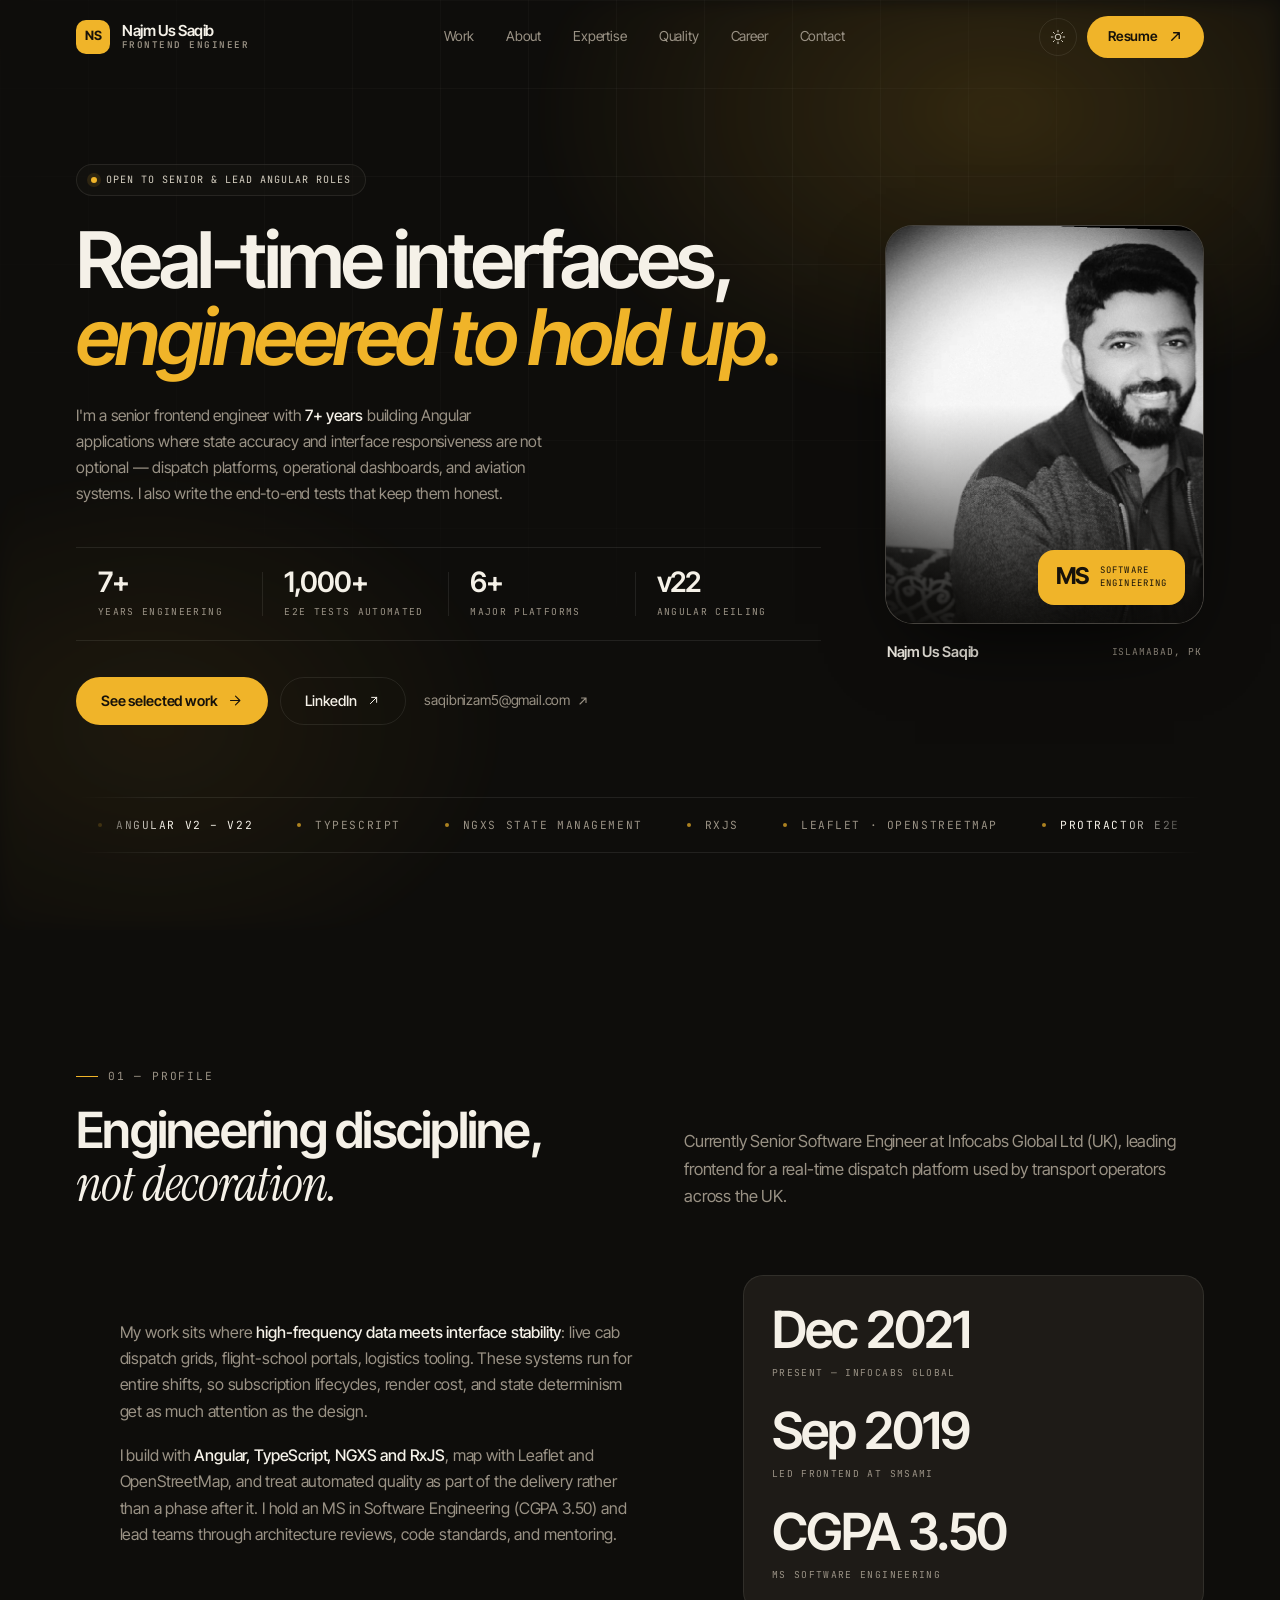
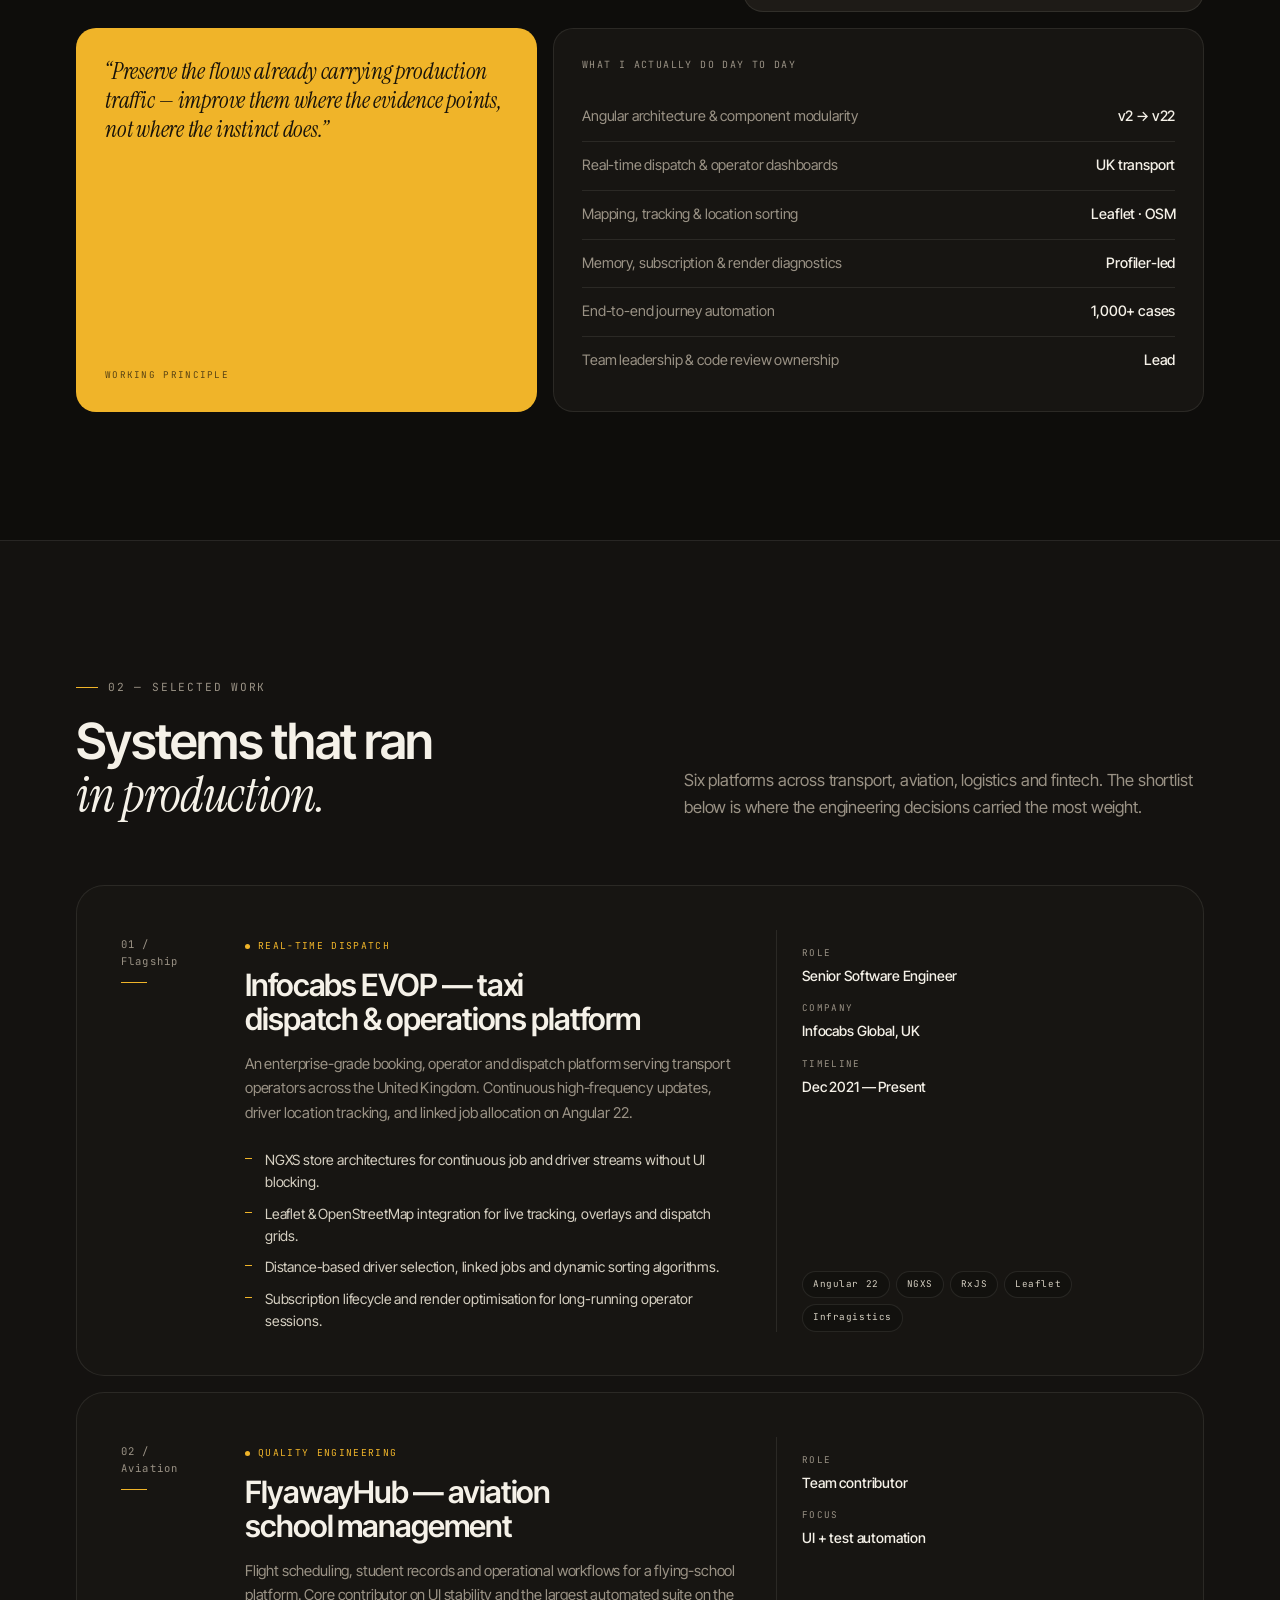
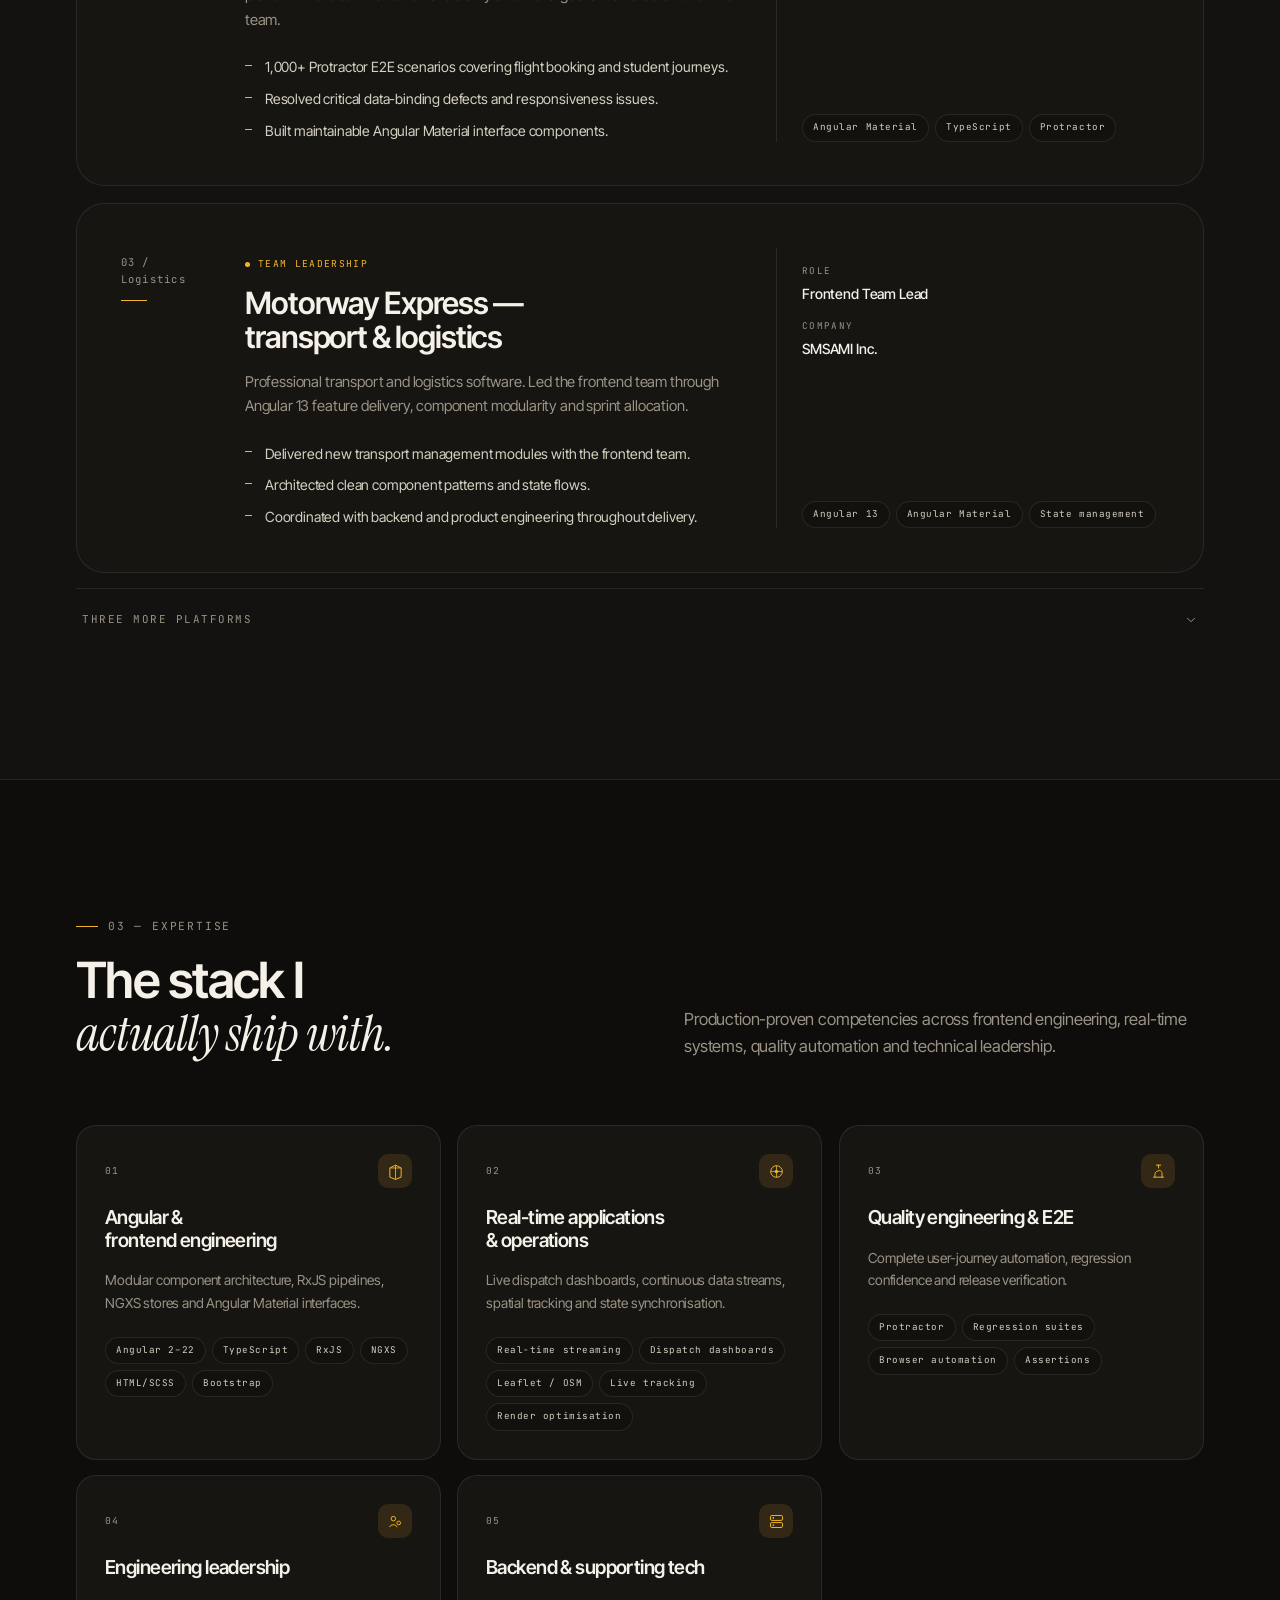
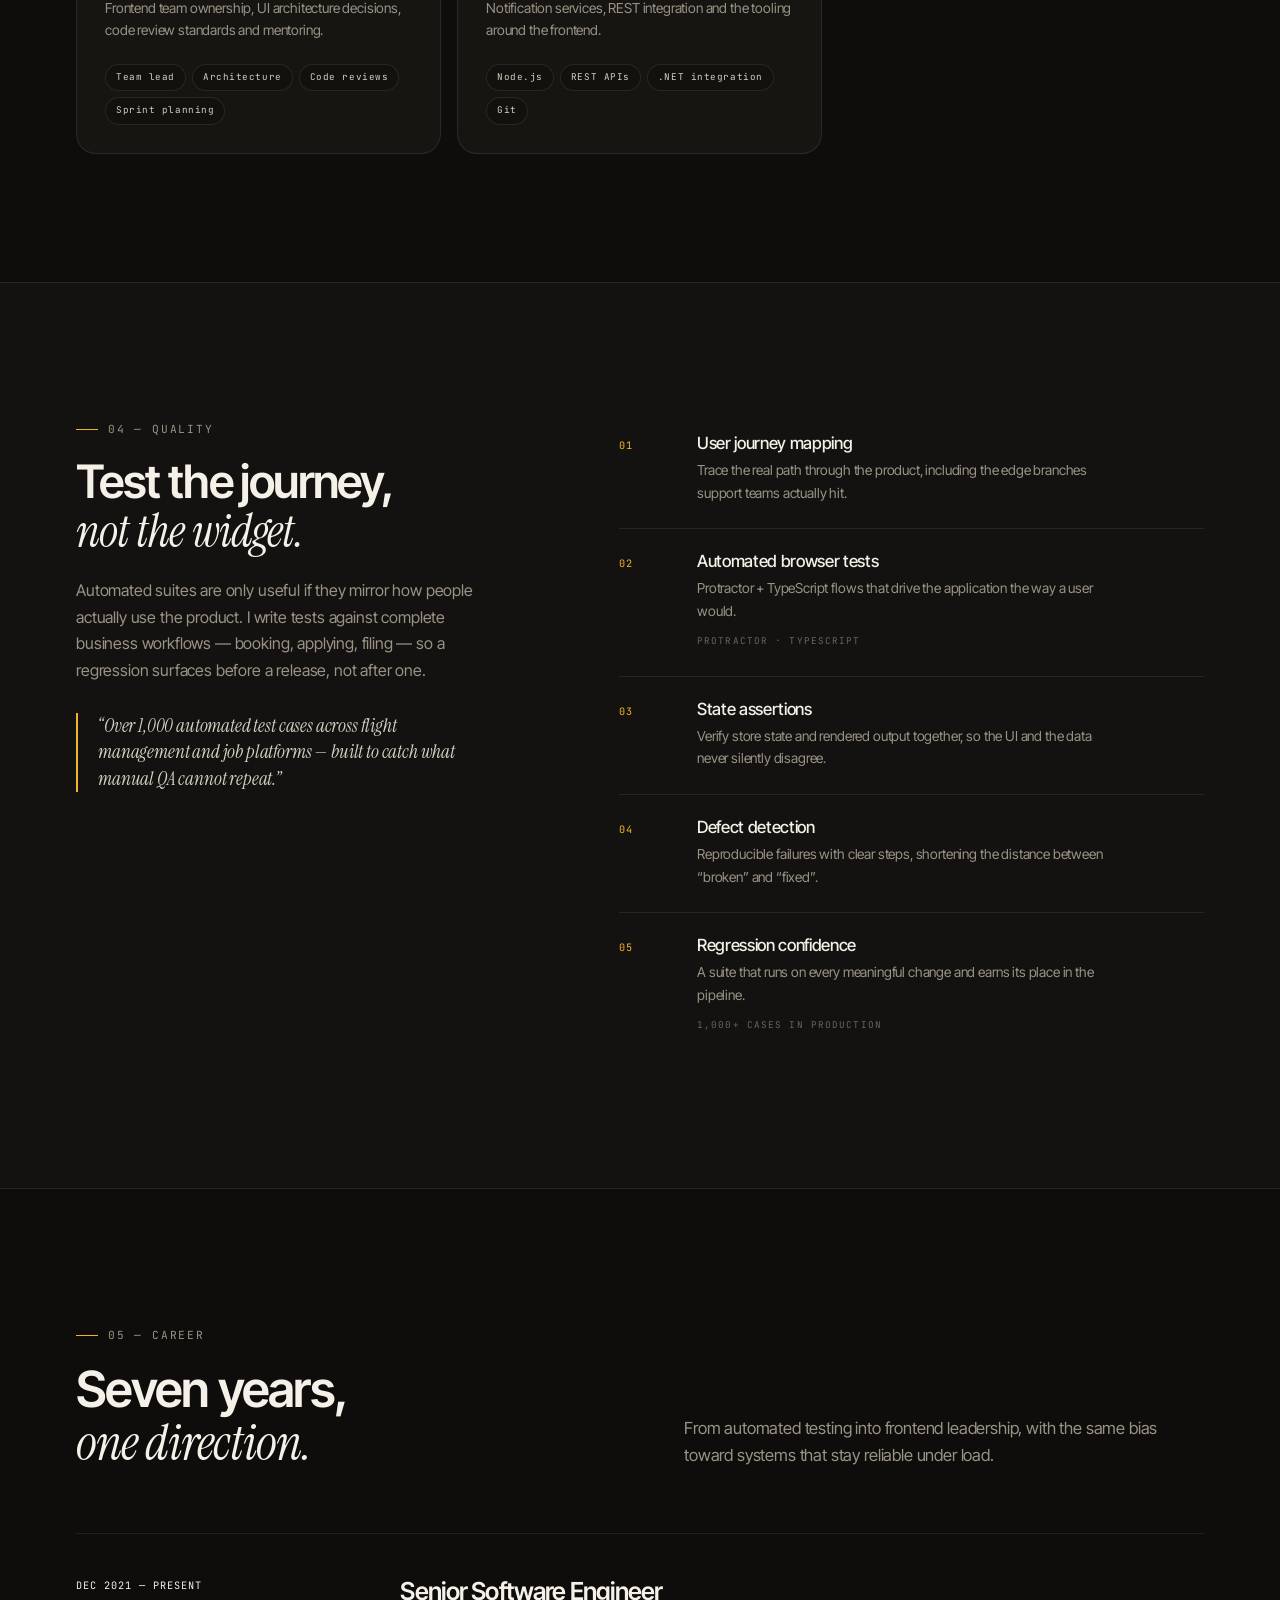
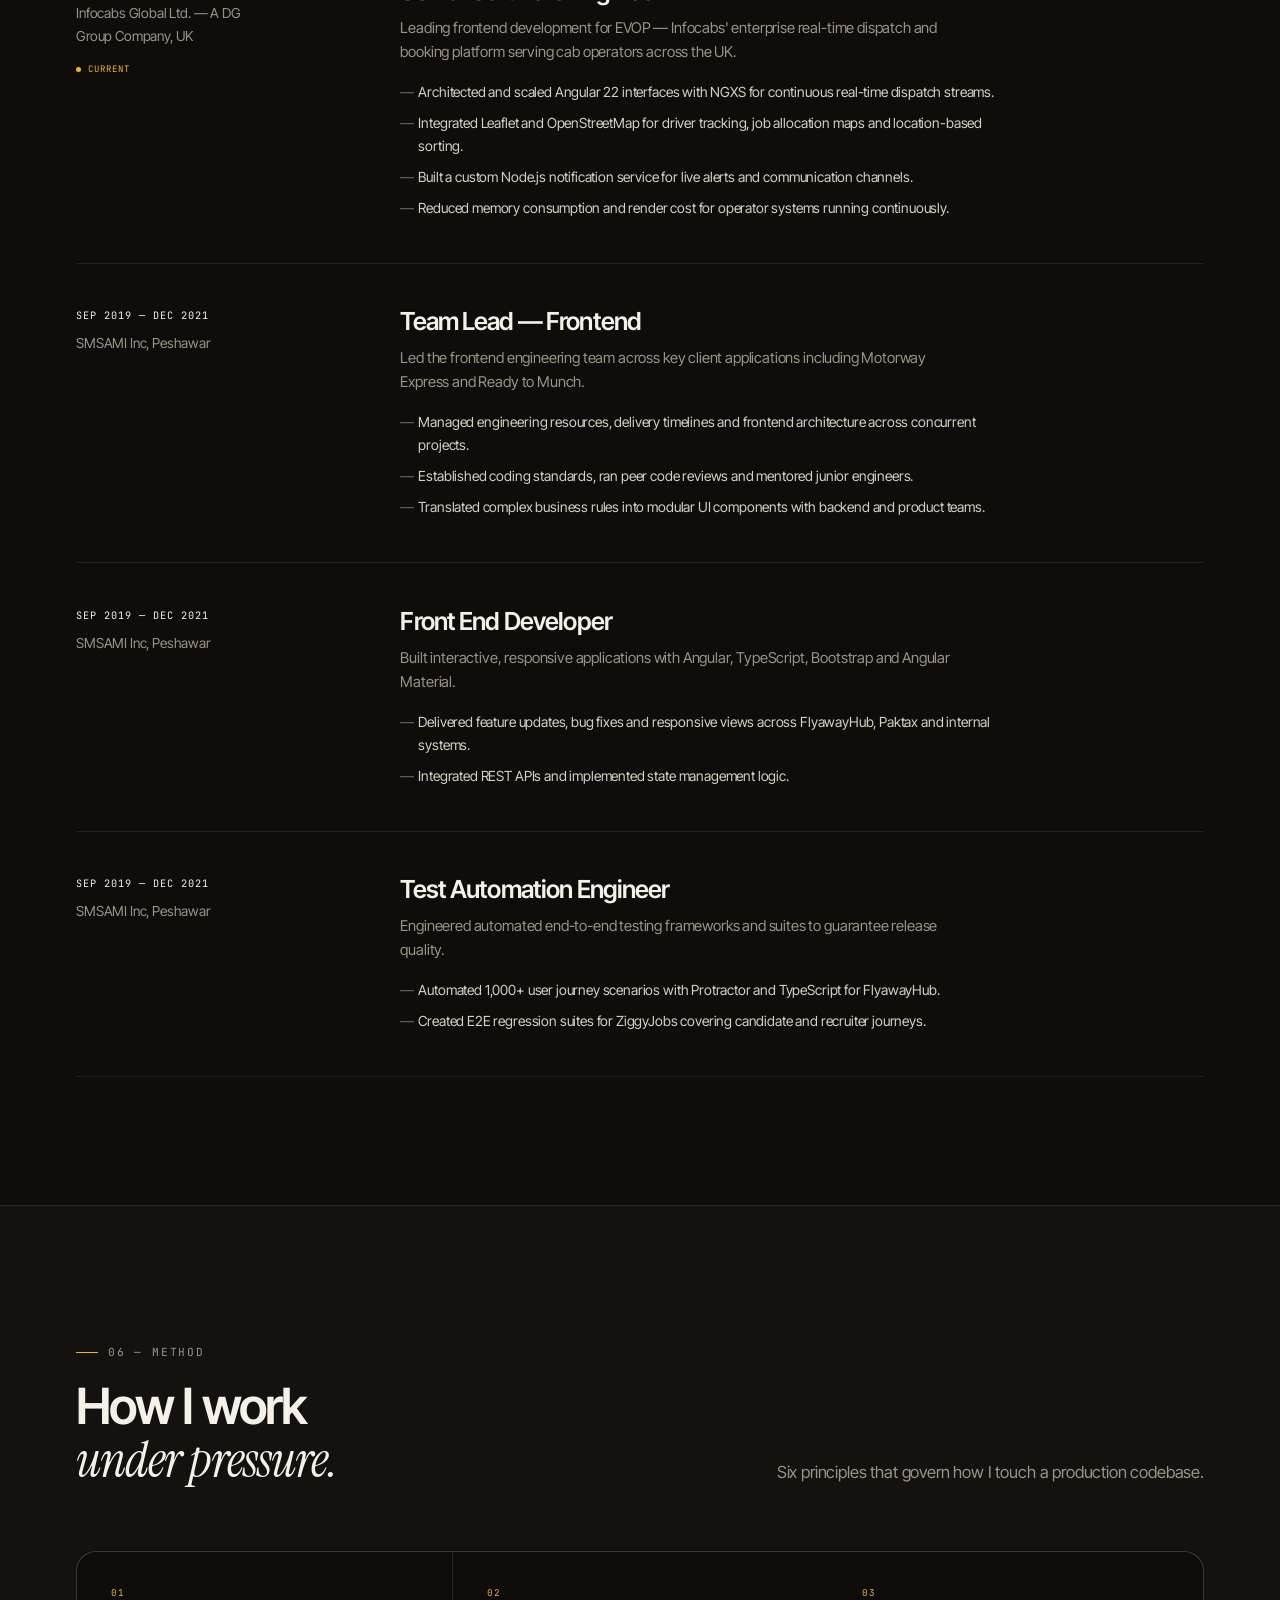
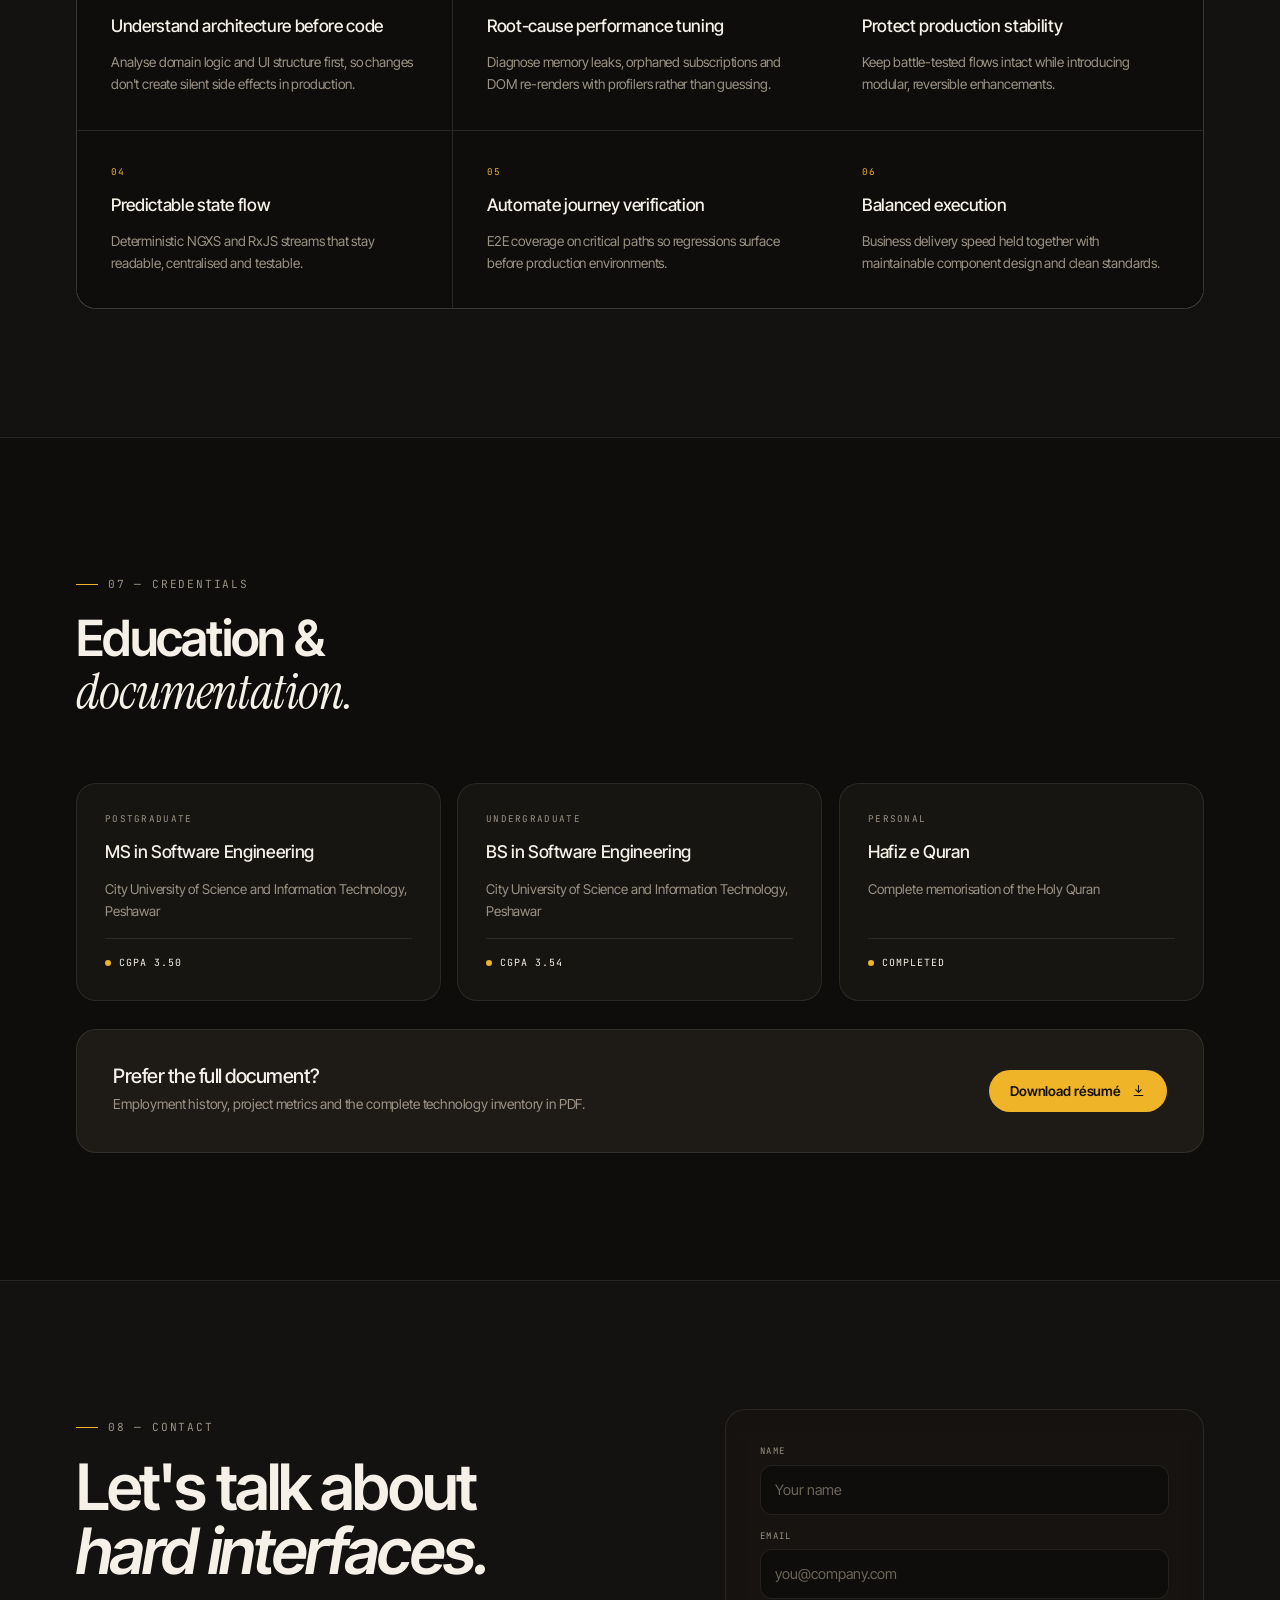
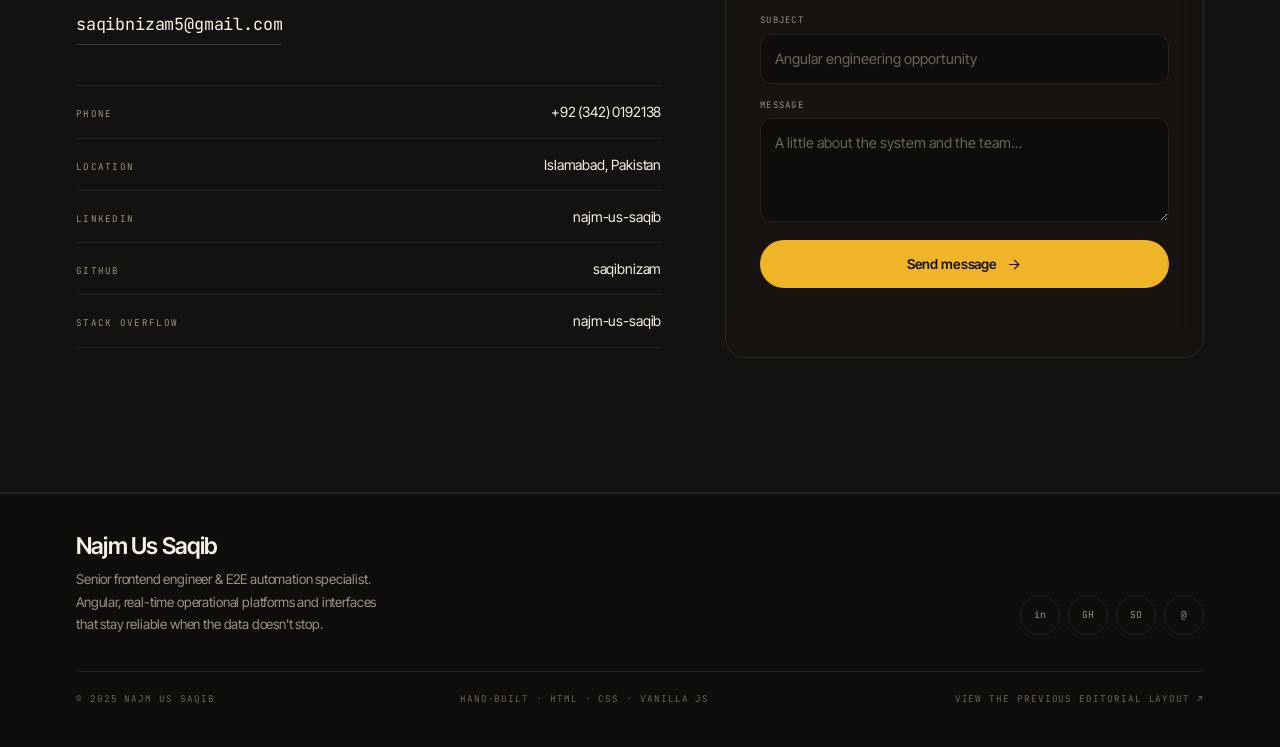
==== commit 8e3c452d: "updated" ====
--- a/index.html
+++ b/index.html
@@ -1,56 +1,50 @@
 <!DOCTYPE html>
-<html lang="en">
+<html lang="en" data-theme="dark">
 
 <head>
     <meta charset="UTF-8">
     <meta name="viewport" content="width=device-width, initial-scale=1.0">
-    <title>Najm Us Saqib | Angular Engineer & E2E Test Automation</title>
+    <title>Najm Us Saqib — Senior Frontend Engineer | Angular & Real-Time Systems</title>
     <meta name="description"
-        content="Explore Najm Us Saqib's portfolio featuring Angular engineering, real-time dispatch applications, frontend architecture, performance optimization, and end-to-end test automation.">
+        content="Portfolio of Najm Us Saqib, Senior Frontend Engineer with 7+ years building real-time Angular applications, NGXS state architecture, Leaflet dispatch systems and E2E test automation.">
     <meta name="keywords"
-        content="Najm Us Saqib, Angular Developer, Frontend Engineer, TypeScript, NGXS, E2E Test Automation, Protractor, Real-Time Applications, Leaflet">
+        content="Najm Us Saqib, Angular Engineer, Frontend Developer, TypeScript, NGXS, RxJS, Leaflet, E2E Test Automation, Protractor, Real-Time Applications">
     <meta name="author" content="Najm Us Saqib">
     <link rel="canonical" href="https://saqibnizam.github.io/najm.saqib/">
-
-    <!-- Early Theme Script Initialization to prevent flash of unstyled theme -->
+    <meta name="theme-color" content="#0E0D0B">
+
     <script>
         (function () {
             try {
-                var savedTheme = localStorage.getItem('portfolio-theme') || 'midnight-blue';
-                document.documentElement.setAttribute('data-theme', savedTheme);
-            } catch (e) {
-                document.documentElement.setAttribute('data-theme', 'midnight-blue');
-            }
+                var saved = localStorage.getItem('portfolio-theme-v3');
+                if (saved === 'light' || saved === 'dark') {
+                    document.documentElement.setAttribute('data-theme', saved);
+                }
+            } catch (e) { }
         })();
     </script>
 
-    <!-- Google Fonts -->
     <link rel="preconnect" href="https://fonts.googleapis.com">
     <link rel="preconnect" href="https://fonts.gstatic.com" crossorigin>
     <link
-        href="https://fonts.googleapis.com/css2?family=JetBrains+Mono:wght@400;500;700&family=Poppins:wght@300;400;500;600;700;800&display=swap"
+        href="https://fonts.googleapis.com/css2?family=Inter+Tight:wght@300;400;500;600;700&family=Instrument+Serif:ital@0;1&family=JetBrains+Mono:wght@400;500&display=swap"
         rel="stylesheet">
 
-    <!-- Open Graph / Facebook -->
     <meta property="og:type" content="website">
     <meta property="og:url" content="https://saqibnizam.github.io/najm.saqib/">
-    <meta property="og:title" content="Najm Us Saqib | Angular Engineer & E2E Test Automation">
+    <meta property="og:title" content="Najm Us Saqib — Senior Frontend Engineer">
     <meta property="og:description"
-        content="Frontend Engineer specializing in Angular, real-time business applications, NGXS state management, and end-to-end test automation.">
+        content="Senior Frontend Engineer specializing in Angular, real-time dispatch systems, NGXS state architecture and E2E test automation.">
     <meta property="og:image" content="editprofile.png">
 
-    <!-- Twitter -->
     <meta property="twitter:card" content="summary_large_image">
-    <meta property="twitter:url" content="https://saqibnizam.github.io/najm.saqib/">
-    <meta property="twitter:title" content="Najm Us Saqib | Angular Engineer & E2E Test Automation">
+    <meta property="twitter:title" content="Najm Us Saqib — Senior Frontend Engineer">
     <meta property="twitter:description"
-        content="Frontend Engineer specializing in Angular, real-time business applications, NGXS state management, and end-to-end test automation.">
+        content="Senior Frontend Engineer specializing in Angular, real-time dispatch systems, NGXS state architecture and E2E test automation.">
     <meta property="twitter:image" content="editprofile.png">
 
-    <!-- Stylesheet -->
-    <link rel="stylesheet" href="./assets/css/style.css">
-
-    <!-- Structured Data (JSON-LD) -->
+    <link rel="stylesheet" href="./assets/css/v3.css">
+
     <script type="application/ld+json">
     {
       "@context": "https://schema.org",
@@ -58,6 +52,7 @@
       "name": "Najm Us Saqib",
       "jobTitle": "Senior Frontend Engineer & E2E Test Automation Specialist",
       "url": "https://saqibnizam.github.io/najm.saqib/",
+      "email": "mailto:saqibnizam5@gmail.com",
       "sameAs": [
         "https://linkedin.com/in/najm-us-saqib-557164185/",
         "https://github.com/saqibnizam"
@@ -82,1276 +77,1135 @@
 
 <body>
 
-    <!-- Header & Navigation -->
-    <header id="header">
+    <div class="scroll-progress" aria-hidden="true">
+        <div class="scroll-progress__bar" id="scrollBar"></div>
+    </div>
+
+    <header class="site-header" id="siteHeader">
         <div class="container">
-            <div class="header-content">
-                <a href="#home" class="logo">
-                    Najm <span class="logo-accent">Us Saqib</span>
-                    <span class="logo-badge">Angular Lead</span>
+            <nav class="nav" aria-label="Primary">
+                <a href="#home" class="brand">
+                    <span class="brand__mark">NS</span>
+                    <span class="brand__name">
+                        <strong>Najm Us Saqib</strong>
+                        <span>Frontend Engineer</span>
+                    </span>
                 </a>
 
-                <div class="nav-container" id="nav">
-                    <nav>
-                        <ul class="nav-menu">
+                <ul class="nav__links" id="navLinks">
+                    <li><a href="#work" class="nav__link" data-section="work">Work</a></li>
+                    <li><a href="#about" class="nav__link" data-section="about">About</a></li>
+                    <li><a href="#expertise" class="nav__link" data-section="expertise">Expertise</a></li>
+                    <li><a href="#quality" class="nav__link" data-section="quality">Quality</a></li>
+                    <li><a href="#experience" class="nav__link" data-section="experience">Career</a></li>
+                    <li><a href="#contact" class="nav__link" data-section="contact">Contact</a></li>
+                </ul>
+
+                <div class="nav__actions">
+                    <button class="icon-btn" id="themeToggle" aria-label="Toggle color theme" title="Toggle theme">
+                        <svg viewBox="0 0 24 24" fill="none" aria-hidden="true">
+                            <circle cx="12" cy="12" r="4.2" stroke="currentColor" stroke-width="1.5" />
+                            <path d="M12 2v2.4M12 19.6V22M2 12h2.4M19.6 12H22M4.9 4.9l1.7 1.7M17.4 17.4l1.7 1.7M19.1 4.9l-1.7 1.7M6.6 17.4l-1.7 1.7"
+                                stroke="currentColor" stroke-width="1.5" stroke-linecap="round" />
+                        </svg>
+                    </button>
+
+                    <a href="assets/NAJM-US-SAQIB.pdf" target="_blank" rel="noopener noreferrer"
+                        class="btn btn--accent btn--nav-cta">
+                        Resume
+                        <svg viewBox="0 0 16 16" fill="none" aria-hidden="true">
+                            <path d="M4 12L12 4M12 4H6M12 4v6" stroke="currentColor" stroke-width="1.5"
+                                stroke-linecap="round" stroke-linejoin="round" />
+                        </svg>
+                    </a>
+
+                    <button class="menu-btn" id="menuBtn" aria-label="Toggle navigation menu" aria-expanded="false">
+                        <svg viewBox="0 0 24 24" fill="none" aria-hidden="true">
+                            <path d="M4 8h16M4 16h16" stroke="currentColor" stroke-width="1.7" stroke-linecap="round" />
+                        </svg>
+                    </button>
+                </div>
+            </nav>
+        </div>
+    </header>
+
+    <main>
+        <!-- ===================== HERO ===================== -->
+        <section id="home" class="hero">
+            <div class="hero__aura" aria-hidden="true"></div>
+            <div class="hero__grid" aria-hidden="true"></div>
+
+            <div class="container">
+                <div class="hero__inner">
+                    <div>
+                        <div class="status-pill">
+                            <span class="dot"></span>
+                            Open to Senior & Lead Angular roles
+                        </div>
+
+                        <h1>
+                            Real-time interfaces,<br>
+                            <em>engineered to hold up.</em>
+                        </h1>
+
+                        <p class="hero__bio">
+                            I'm a senior frontend engineer with <strong>7+ years</strong> building Angular
+                            applications where state accuracy and interface responsiveness are not optional —
+                            dispatch platforms, operational dashboards, and aviation systems. I also write the
+                            end-to-end tests that keep them honest.
+                        </p>
+
+                        <div class="hero__stats">
+                            <div class="stat">
+                                <span class="stat__value" data-count="7" data-suffix="+">7+</span>
+                                <span class="stat__label">Years Engineering</span>
+                            </div>
+                            <div class="stat">
+                                <span class="stat__value" data-count="1000" data-suffix="+">1,000+</span>
+                                <span class="stat__label">E2E Tests Automated</span>
+                            </div>
+                            <div class="stat">
+                                <span class="stat__value" data-count="6" data-suffix="+">6+</span>
+                                <span class="stat__label">Major Platforms</span>
+                            </div>
+                            <div class="stat">
+                                <span class="stat__value">v22</span>
+                                <span class="stat__label">Angular Ceiling</span>
+                            </div>
+                        </div>
+
+                        <div class="hero__actions">
+                            <a href="#work" class="btn btn--accent">
+                                See selected work
+                                <svg viewBox="0 0 24 24" fill="none" aria-hidden="true">
+                                    <path d="M4 12h15M12 5l7 7-7 7" stroke="currentColor" stroke-width="1.7"
+                                        stroke-linecap="round" stroke-linejoin="round" />
+                                </svg>
+                            </a>
+                            <a href="https://linkedin.com/in/najm-us-saqib-557164185/" target="_blank"
+                                rel="noopener noreferrer" class="btn btn--ghost">
+                                LinkedIn
+                                <svg viewBox="0 0 24 24" fill="none" aria-hidden="true">
+                                    <path d="M7 17L17 7M17 7H9M17 7v8" stroke="currentColor" stroke-width="1.6"
+                                        stroke-linecap="round" stroke-linejoin="round" />
+                                </svg>
+                            </a>
+                            <a href="mailto:saqibnizam5@gmail.com" class="link-quiet">
+                                saqibnizam5@gmail.com
+                                <svg viewBox="0 0 16 16" fill="none" aria-hidden="true">
+                                    <path d="M4 12L12 4M12 4H6M12 4v6" stroke="currentColor" stroke-width="1.5"
+                                        stroke-linecap="round" stroke-linejoin="round" />
+                                </svg>
+                            </a>
+                        </div>
+                    </div>
+
+                    <div class="portrait">
+                        <div class="portrait__frame">
+                            <img src="editprofile.png" alt="Portrait of Najm Us Saqib" width="520" height="650">
+                            <div class="portrait__badge">
+                                <strong>MS</strong>
+                                <span>Software<br>Engineering</span>
+                            </div>
+                        </div>
+                        <div class="portrait__caption">
+                            <strong>Najm Us Saqib</strong>
+                            <span>Islamabad, PK</span>
+                        </div>
+                    </div>
+                </div>
+            </div>
+
+            <div class="container">
+                <div class="marquee" aria-label="Core technical stack">
+                    <div class="marquee__track" id="marqueeTrack">
+                        <span class="marquee__item marquee__item--strong"><i></i>Angular v2 – v22</span>
+                        <span class="marquee__item"><i></i>TypeScript</span>
+                        <span class="marquee__item"><i></i>NGXS State Management</span>
+                        <span class="marquee__item"><i></i>RxJS</span>
+                        <span class="marquee__item"><i></i>Leaflet · OpenStreetMap</span>
+                        <span class="marquee__item marquee__item--strong"><i></i>Protractor E2E</span>
+                        <span class="marquee__item"><i></i>Angular Material</span>
+                        <span class="marquee__item"><i></i>Node.js Services</span>
+                        <span class="marquee__item"><i></i>SCSS</span>
+                        <span class="marquee__item"><i></i>Infragistics UI</span>
+                    </div>
+                </div>
+            </div>
+        </section>
+
+        <!-- ===================== ABOUT ===================== -->
+        <section id="about" class="section">
+            <div class="container">
+                <div class="section-head" data-reveal>
+                    <div>
+                        <span class="kicker">01 — Profile</span>
+                        <h2 class="h2">Engineering discipline,<br><em>not decoration.</em></h2>
+                    </div>
+                    <div class="section-head__meta">
+                        <p class="lead">
+                            Currently Senior Software Engineer at Infocabs Global Ltd (UK), leading frontend for a
+                            real-time dispatch platform used by transport operators across the UK.
+                        </p>
+                    </div>
+                </div>
+
+                <div class="bento">
+                    <article class="tile tile--prose" data-reveal style="--delay:1">
+                        <p>
+                            My work sits where <strong>high-frequency data meets interface stability</strong>: live
+                            cab dispatch grids, flight-school portals, logistics tooling. These systems run for
+                            entire shifts, so subscription lifecycles, render cost, and state determinism get as
+                            much attention as the design.
+                        </p>
+                        <p>
+                            I build with <strong>Angular, TypeScript, NGXS and RxJS</strong>, map with
+                            Leaflet and OpenStreetMap, and treat automated quality as part of the delivery rather
+                            than a phase after it. I hold an MS in Software Engineering (CGPA 3.50) and lead
+                            teams through architecture reviews, code standards, and mentoring.
+                        </p>
+                    </article>
+
+                    <article class="tile tile--stat" data-reveal style="--delay:2">
+                        <div>
+                            <span class="stat__value">Dec 2021</span>
+                            <span class="stat__label">Present — Infocabs Global</span>
+                        </div>
+                        <div>
+                            <span class="stat__value">Sep 2019</span>
+                            <span class="stat__label">Led frontend at SMSAMI</span>
+                        </div>
+                        <div>
+                            <span class="stat__value">CGPA 3.50</span>
+                            <span class="stat__label">MS Software Engineering</span>
+                        </div>
+                    </article>
+
+                    <article class="tile tile--quote" data-reveal style="--delay:3">
+                        <p>
+                            “Preserve the flows already carrying production traffic — improve them
+                            where the evidence points, not where the instinct does.”
+                        </p>
+                        <span>Working principle</span>
+                    </article>
+
+                    <article class="tile tile--list" data-reveal style="--delay:2">
+                        <div class="tile__title">What I actually do day to day</div>
+                        <ul class="fact-list">
                             <li>
-                                <a href="#home" class="nav-link active">Home</a>
+                                <span>Angular architecture & component modularity</span>
+                                <span>v2 → v22</span>
                             </li>
-
                             <li>
-                                <a href="#about" class="nav-link">About</a>
+                                <span>Real-time dispatch & operator dashboards</span>
+                                <span>UK transport</span>
                             </li>
-
                             <li>
-                                <a href="#expertise" class="nav-link">Expertise</a>
+                                <span>Mapping, tracking & location sorting</span>
+                                <span>Leaflet · OSM</span>
                             </li>
-
                             <li>
-                                <a href="#projects" class="nav-link">Projects</a>
+                                <span>Memory, subscription & render diagnostics</span>
+                                <span>Profiler-led</span>
                             </li>
-
-                            <li class="nav-dropdown">
-                                <button type="button" class="nav-link nav-dropdown-toggle" aria-expanded="false"
-                                    aria-haspopup="true">
-                                    More
-                                    <svg viewBox="0 0 20 20" aria-hidden="true">
-                                        <path d="m5 7.5 5 5 5-5" fill="none" stroke="currentColor" stroke-width="1.7"
-                                            stroke-linecap="round" stroke-linejoin="round" />
-                                    </svg>
-                                </button>
-
-                                <ul class="dropdown-menu">
-                                    <li><a href="#automation" class="nav-link">E2E Automation</a></li>
-                                    <li><a href="#experience" class="nav-link">Experience</a></li>
-                                    <li><a href="#approach" class="nav-link">How I Work</a></li>
-                                    <li><a href="#credentials" class="nav-link">Credentials</a></li>
-                                    <li><a href="#contact" class="nav-link">lets talk</a></li>
-                                </ul>
+                            <li>
+                                <span>End-to-end journey automation</span>
+                                <span>1,000+ cases</span>
                             </li>
-
                             <li>
-                                <a href="v2/index.html" class="nav-link design-switch-nav-btn" style="color: var(--accent-secondary); font-weight: 600;">
-                                    Design 2 (Editorial) ↗
-                                </a>
+                                <span>Team leadership & code review ownership</span>
+                                <span>Lead</span>
                             </li>
                         </ul>
-                    </nav>
-
-                    <!-- Persistent Theme Switcher Dock -->
-                    <div class="theme-switcher-dock" role="radiogroup" aria-label="Choose portfolio theme">
-                        <button class="theme-btn" data-theme-id="midnight-blue" title="Midnight Navy — Electric Blue"
-                            aria-label="Midnight Navy Electric Blue theme" role="radio">
-                            <span class="swatch swatch-midnight"></span>
-                            <span class="theme-label">Midnight</span>
-                        </button>
-                        <button class="theme-btn" data-theme-id="charcoal-emerald" title="Charcoal — Emerald Green"
-                            aria-label="Charcoal Emerald Green theme" role="radio">
-                            <span class="swatch swatch-charcoal"></span>
-                            <span class="theme-label">Charcoal</span>
-                        </button>
-                        <button class="theme-btn" data-theme-id="purple-violet" title="Deep Purple — Violet"
-                            aria-label="Deep Purple Violet theme" role="radio">
-                            <span class="swatch swatch-purple"></span>
-                            <span class="theme-label">Purple</span>
-                        </button>
-                        <button class="theme-btn" data-theme-id="graphite-cyan" title="Graphite — Cyan"
-                            aria-label="Graphite Cyan theme" role="radio">
-                            <span class="swatch swatch-graphite"></span>
-                            <span class="theme-label">Graphite</span>
-                        </button>
-                        <button class="theme-btn" data-theme-id="black-cerulean-rose"
-                            title="Jet Black — Cerulean Blue — Neon Rose" aria-label="Jet Black Cerulean Rose theme"
-                            role="radio">
-                            <span class="swatch swatch-black"></span>
-                            <span class="theme-label">Jet Black</span>
-                        </button>
-                    </div>
-                </div>
-
-                <button class="mobile-menu-btn" id="mobileMenuBtn" aria-label="Toggle navigation menu">☰</button>
+                    </article>
+                </div>
             </div>
-        </div>
-    </header>
-
-    <!-- Hero Section -->
-    <section id="home" class="hero">
-        <div class="container">
-            <div class="hero-wrapper">
-                <div class="hero-text-content">
-                    <div class="hero-greeting">Hi, I am Najm Us Saqib</div>
-                    <h1>Building Real-Time Angular Applications. Engineering Reliable Software.</h1>
-                    <div class="hero-headline">
-                        <span id="typing-text"></span>
-                    </div>
-                    <p class="hero-description">
-                        I’m a frontend-focused software engineer specializing in Angular, TypeScript, real-time business
-                        applications, and end-to-end test automation. I build responsive, maintainable interfaces for
-                        complex operational systems and help teams deliver reliable software.
-                    </p>
-
-                    <!-- Professional Strengths Badges -->
-                    <div class="hero-badges">
-                        <span class="badge-item"><span class="badge-dot"></span> Angular & TypeScript Engineering</span>
-                        <span class="badge-item"><span class="badge-dot"></span> Real-Time Application
-                            Development</span>
-                        <span class="badge-item badge-highlight"><span class="badge-dot"></span> E2E Test
-                            Automation</span>
-                        <span class="badge-item"><span class="badge-dot"></span> Frontend Architecture &
-                            Performance</span>
-                        <span class="badge-item"><span class="badge-dot"></span> Technical Leadership</span>
-                    </div>
-
-                    <!-- CTA Buttons -->
-                    <div class="hero-actions">
-                        <a href="#projects" class="hero-cta hero-cta--primary">
-                            <span class="hero-cta__label">Explore my work</span>
-                            <span class="hero-cta__icon" aria-hidden="true">
-                                <svg viewBox="0 0 24 24" fill="none">
-                                    <path d="M5 12h14M12 5l7 7-7 7" stroke="currentColor" stroke-width="1.8"
-                                        stroke-linecap="round" stroke-linejoin="round" />
+        </section>
+
+        <!-- ===================== WORK ===================== -->
+        <section id="work" class="section section--soft">
+            <div class="container">
+                <div class="section-head" data-reveal>
+                    <div>
+                        <span class="kicker">02 — Selected work</span>
+                        <h2 class="h2">Systems that ran<br><em>in production.</em></h2>
+                    </div>
+                    <div class="section-head__meta">
+                        <p class="lead">
+                            Six platforms across transport, aviation, logistics and fintech. The shortlist below
+                            is where the engineering decisions carried the most weight.
+                        </p>
+                    </div>
+                </div>
+
+                <div class="work-list">
+                    <article class="work-card" data-reveal>
+                        <div class="work-card__index">01 / Flagship</div>
+                        <div class="work-card__body">
+                            <span class="work-card__tag"><i></i>Real-time dispatch</span>
+                            <h3>Infocabs EVOP — taxi dispatch & operations platform</h3>
+                            <p class="work-card__desc">
+                                An enterprise-grade booking, operator and dispatch platform serving transport
+                                operators across the United Kingdom. Continuous high-frequency updates, driver
+                                location tracking, and linked job allocation on Angular 22.
+                            </p>
+                            <ul class="work-card__points">
+                                <li>NGXS store architectures for continuous job and driver streams without UI blocking.</li>
+                                <li>Leaflet & OpenStreetMap integration for live tracking, overlays and dispatch grids.</li>
+                                <li>Distance-based driver selection, linked jobs and dynamic sorting algorithms.</li>
+                                <li>Subscription lifecycle and render optimisation for long-running operator sessions.</li>
+                            </ul>
+                        </div>
+                        <aside class="work-card__aside">
+                            <dl class="work-card__meta">
+                                <div>
+                                    <dt>Role</dt>
+                                    <dd>Senior Software Engineer</dd>
+                                </div>
+                                <div>
+                                    <dt>Company</dt>
+                                    <dd>Infocabs Global, UK</dd>
+                                </div>
+                                <div>
+                                    <dt>Timeline</dt>
+                                    <dd>Dec 2021 — Present</dd>
+                                </div>
+                            </dl>
+                            <div class="tag-row">
+                                <span class="chip">Angular 22</span>
+                                <span class="chip">NGXS</span>
+                                <span class="chip">RxJS</span>
+                                <span class="chip">Leaflet</span>
+                                <span class="chip">Infragistics</span>
+                            </div>
+                        </aside>
+                    </article>
+
+                    <article class="work-card" data-reveal>
+                        <div class="work-card__index">02 / Aviation</div>
+                        <div class="work-card__body">
+                            <span class="work-card__tag"><i></i>Quality engineering</span>
+                            <h3>FlyawayHub — aviation school management</h3>
+                            <p class="work-card__desc">
+                                Flight scheduling, student records and operational workflows for a flying-school
+                                platform. Core contributor on UI stability and the largest automated suite on the
+                                team.
+                            </p>
+                            <ul class="work-card__points">
+                                <li>1,000+ Protractor E2E scenarios covering flight booking and student journeys.</li>
+                                <li>Resolved critical data-binding defects and responsiveness issues.</li>
+                                <li>Built maintainable Angular Material interface components.</li>
+                            </ul>
+                        </div>
+                        <aside class="work-card__aside">
+                            <dl class="work-card__meta">
+                                <div>
+                                    <dt>Role</dt>
+                                    <dd>Team contributor</dd>
+                                </div>
+                                <div>
+                                    <dt>Focus</dt>
+                                    <dd>UI + test automation</dd>
+                                </div>
+                            </dl>
+                            <div class="tag-row">
+                                <span class="chip">Angular Material</span>
+                                <span class="chip">TypeScript</span>
+                                <span class="chip">Protractor</span>
+                            </div>
+                        </aside>
+                    </article>
+
+                    <article class="work-card" data-reveal>
+                        <div class="work-card__index">03 / Logistics</div>
+                        <div class="work-card__body">
+                            <span class="work-card__tag"><i></i>Team leadership</span>
+                            <h3>Motorway Express — transport & logistics</h3>
+                            <p class="work-card__desc">
+                                Professional transport and logistics software. Led the frontend team through
+                                Angular 13 feature delivery, component modularity and sprint allocation.
+                            </p>
+                            <ul class="work-card__points">
+                                <li>Delivered new transport management modules with the frontend team.</li>
+                                <li>Architected clean component patterns and state flows.</li>
+                                <li>Coordinated with backend and product engineering throughout delivery.</li>
+                            </ul>
+                        </div>
+                        <aside class="work-card__aside">
+                            <dl class="work-card__meta">
+                                <div>
+                                    <dt>Role</dt>
+                                    <dd>Frontend Team Lead</dd>
+                                </div>
+                                <div>
+                                    <dt>Company</dt>
+                                    <dd>SMSAMI Inc.</dd>
+                                </div>
+                            </dl>
+                            <div class="tag-row">
+                                <span class="chip">Angular 13</span>
+                                <span class="chip">Angular Material</span>
+                                <span class="chip">State management</span>
+                            </div>
+                        </aside>
+                    </article>
+                </div>
+
+                <div class="more-work" id="moreWork">
+                    <button class="more-work__toggle" id="moreWorkToggle" aria-expanded="false" aria-controls="moreWorkPanel">
+                        <span>Three more platforms</span>
+                        <svg viewBox="0 0 24 24" fill="none" aria-hidden="true">
+                            <path d="m6 9 6 6 6-6" stroke="currentColor" stroke-width="1.7" stroke-linecap="round"
+                                stroke-linejoin="round" />
+                        </svg>
+                    </button>
+
+                    <div class="more-work__panel" id="moreWorkPanel">
+                        <div class="more-work__inner">
+                            <article class="work-row">
+                                <div>
+                                    <h4>ZiggyJobs — job platform for Canadian transport</h4>
+                                    <p>Test Automation Specialist · Protractor regression suites</p>
+                                </div>
+                                <p>Candidate & recruiter journeys verified before each release.</p>
+                                <div class="work-row__tech">
+                                    <span class="chip">Angular 7</span>
+                                    <span class="chip">Protractor</span>
+                                    <span class="chip">Bootstrap</span>
+                                </div>
+                            </article>
+
+                            <article class="work-row">
+                                <div>
+                                    <h4>Ready to Munch — food ordering platform</h4>
+                                    <p>Frontend Team Lead · ordering workflows & menu tooling</p>
+                                </div>
+                                <p>Rendering and responsiveness work across the customer journey.</p>
+                                <div class="work-row__tech">
+                                    <span class="chip">Angular Material</span>
+                                    <span class="chip">SCSS</span>
+                                </div>
+                            </article>
+
+                            <article class="work-row">
+                                <div>
+                                    <h4>Paktax — tax return filing portal</h4>
+                                    <p>Frontend Developer · step-by-step filing with live validation</p>
+                                </div>
+                                <p>Tax calculation state managed through the NGXS store.</p>
+                                <div class="work-row__tech">
+                                    <span class="chip">Angular 8</span>
+                                    <span class="chip">NGXS</span>
+                                </div>
+                            </article>
+
+                            <article class="work-row">
+                                <div>
+                                    <h4>Aviation MIS — management information system</h4>
+                                    <p>Frontend Engineer · reporting dashboards & data tables</p>
+                                </div>
+                                <p>REST integrations and responsive tablet/desktop layouts.</p>
+                                <div class="work-row__tech">
+                                    <span class="chip">Angular 12</span>
+                                    <span class="chip">REST APIs</span>
+                                </div>
+                            </article>
+                        </div>
+                    </div>
+                </div>
+            </div>
+        </section>
+
+        <!-- ===================== EXPERTISE ===================== -->
+        <section id="expertise" class="section">
+            <div class="container">
+                <div class="section-head" data-reveal>
+                    <div>
+                        <span class="kicker">03 — Expertise</span>
+                        <h2 class="h2">The stack I<br><em>actually ship with.</em></h2>
+                    </div>
+                    <div class="section-head__meta">
+                        <p class="lead">
+                            Production-proven competencies across frontend engineering, real-time systems, quality
+                            automation and technical leadership.
+                        </p>
+                    </div>
+                </div>
+
+                <div class="expertise-grid">
+                    <article class="expertise-card" data-reveal>
+                        <div class="expertise-card__top">
+                            <span class="expertise-card__num">01</span>
+                            <span class="expertise-card__icon">
+                                <svg viewBox="0 0 24 24" fill="none" aria-hidden="true">
+                                    <path d="M4 20V7l8-4 8 4v13l-8 3.2L4 20Z" stroke="currentColor"
+                                        stroke-width="1.4" stroke-linejoin="round" />
+                                    <path d="M4 7 20 7M12 3v20" stroke="currentColor" stroke-width="1.2" />
                                 </svg>
                             </span>
-                        </a>
-
-                        <a href="assets/NAJM-US-SAQIB.pdf" target="_blank" rel="noopener noreferrer"
-                            class="hero-cta hero-cta--resume" id="heroDownloadResume">
-                            <span class="hero-cta__icon hero-cta__icon--file" aria-hidden="true">
-                                <svg viewBox="0 0 24 24" fill="none">
-                                    <path d="M7 3.75h7l4.25 4.5v12H7a2 2 0 0 1-2-2v-12a2.5 2.5 0 0 1 2-2.5Z"
-                                        stroke="currentColor" stroke-width="1.5" stroke-linejoin="round" />
-                                    <path d="M14 4v5h4M8.5 13h6M8.5 16.5h6" stroke="currentColor" stroke-width="1.5"
+                        </div>
+                        <h3>Angular & frontend engineering</h3>
+                        <p>Modular component architecture, RxJS pipelines, NGXS stores and Angular Material interfaces.</p>
+                        <div class="tag-row">
+                            <span class="chip">Angular 2–22</span>
+                            <span class="chip">TypeScript</span>
+                            <span class="chip">RxJS</span>
+                            <span class="chip">NGXS</span>
+                            <span class="chip">HTML/SCSS</span>
+                            <span class="chip">Bootstrap</span>
+                        </div>
+                    </article>
+
+                    <article class="expertise-card" data-reveal style="--delay:1">
+                        <div class="expertise-card__top">
+                            <span class="expertise-card__num">02</span>
+                            <span class="expertise-card__icon">
+                                <svg viewBox="0 0 24 24" fill="none" aria-hidden="true">
+                                    <circle cx="12" cy="12" r="8.2" stroke="currentColor" stroke-width="1.4" />
+                                    <path d="M12 3.8v16.4M3.8 12h16.4" stroke="currentColor" stroke-width="1.1" />
+                                    <circle cx="12" cy="12" r="2.4" fill="currentColor" />
+                                </svg>
+                            </span>
+                        </div>
+                        <h3>Real-time applications & operations</h3>
+                        <p>Live dispatch dashboards, continuous data streams, spatial tracking and state synchronisation.</p>
+                        <div class="tag-row">
+                            <span class="chip">Real-time streaming</span>
+                            <span class="chip">Dispatch dashboards</span>
+                            <span class="chip">Leaflet / OSM</span>
+                            <span class="chip">Live tracking</span>
+                            <span class="chip">Render optimisation</span>
+                        </div>
+                    </article>
+
+                    <article class="expertise-card" data-reveal style="--delay:2">
+                        <div class="expertise-card__top">
+                            <span class="expertise-card__num">03</span>
+                            <span class="expertise-card__icon">
+                                <svg viewBox="0 0 24 24" fill="none" aria-hidden="true">
+                                    <path d="M9 3h6M12 3v4M5 20h14M7 20v-4.2c0-2 1.4-3.6 3.2-4.2l3.6-1.2c1.8.6 3.2 2.2 3.2 4.2V20"
+                                        stroke="currentColor" stroke-width="1.4" stroke-linecap="round" />
+                                </svg>
+                            </span>
+                        </div>
+                        <h3>Quality engineering & E2E</h3>
+                        <p>Complete user-journey automation, regression confidence and release verification.</p>
+                        <div class="tag-row">
+                            <span class="chip">Protractor</span>
+                            <span class="chip">Regression suites</span>
+                            <span class="chip">Browser automation</span>
+                            <span class="chip">Assertions</span>
+                        </div>
+                    </article>
+
+                    <article class="expertise-card" data-reveal style="--delay:3">
+                        <div class="expertise-card__top">
+                            <span class="expertise-card__num">04</span>
+                            <span class="expertise-card__icon">
+                                <svg viewBox="0 0 24 24" fill="none" aria-hidden="true">
+                                    <circle cx="9" cy="8" r="3.2" stroke="currentColor" stroke-width="1.4" />
+                                    <circle cx="16.5" cy="14" r="2.6" stroke="currentColor" stroke-width="1.4" />
+                                    <path d="M4 20c0-2 2.2-3.4 5-3.4s5 1.4 5 3.4" stroke="currentColor"
+                                        stroke-width="1.4" />
+                                </svg>
+                            </span>
+                        </div>
+                        <h3>Engineering leadership</h3>
+                        <p>Frontend team ownership, UI architecture decisions, code review standards and mentoring.</p>
+                        <div class="tag-row">
+                            <span class="chip">Team lead</span>
+                            <span class="chip">Architecture</span>
+                            <span class="chip">Code reviews</span>
+                            <span class="chip">Sprint planning</span>
+                        </div>
+                    </article>
+
+                    <article class="expertise-card" data-reveal style="--delay:4">
+                        <div class="expertise-card__top">
+                            <span class="expertise-card__num">05</span>
+                            <span class="expertise-card__icon">
+                                <svg viewBox="0 0 24 24" fill="none" aria-hidden="true">
+                                    <rect x="3.5" y="3.5" width="17" height="7" rx="2" stroke="currentColor"
+                                        stroke-width="1.4" />
+                                    <rect x="3.5" y="13.5" width="17" height="7" rx="2" stroke="currentColor"
+                                        stroke-width="1.4" />
+                                    <path d="M7.5 7h.01M7.5 17h.01" stroke="currentColor" stroke-width="2.4"
                                         stroke-linecap="round" />
                                 </svg>
                             </span>
-                            <span class="hero-cta__label">View resume</span>
-                        </a>
-
-                        <nav class="hero-cta-links" aria-label="Contact links">
-                            <a href="#contact" class="hero-cta-link">
-                                Contact
-                                <span aria-hidden="true">↗</span>
-                            </a>
-
-                            <a href="https://linkedin.com/in/najm-us-saqib-557164185/" target="_blank"
-                                rel="noopener noreferrer" class="hero-cta-link">
-                                LinkedIn
-                                <span aria-hidden="true">↗</span>
-                            </a>
-                        </nav>
-                    </div>
-                </div>
-
-                <!-- Avatar Image Frame -->
-                <div class="hero-avatar-wrapper">
-                    <div class="avatar-frame">
-                        <img src="editprofile.png" alt="Najm Us Saqib - Senior Frontend Engineer">
-                    </div>
-                    <div class="avatar-experience-badge">
-                        <div class="stat-number">7+</div>
-                        <div class="stat-label">Years Of Software<br>Engineering</div>
-                    </div>
+                        </div>
+                        <h3>Backend & supporting tech</h3>
+                        <p>Notification services, REST integration and the tooling around the frontend.</p>
+                        <div class="tag-row">
+                            <span class="chip">Node.js</span>
+                            <span class="chip">REST APIs</span>
+                            <span class="chip">.NET integration</span>
+                            <span class="chip">Git</span>
+                        </div>
+                    </article>
                 </div>
             </div>
-        </div>
-
-        <!-- Technology Strip -->
-        <div class="tech-strip">
+        </section>
+
+        <!-- ===================== QUALITY ===================== -->
+        <section id="quality" class="section section--soft">
             <div class="container">
-                <div class="strip-label">CORE TECHNICAL STACK & TOOLS</div>
-                <div class="strip-grid">
-                    <span class="tech-pill">
-                        <svg xmlns="http://w3.org" viewBox="0 0 1200 1200" width="24" height="24">
-                            <path fill="#F40088"
-                                d="M600 77.2L124.7 351.6l74.1 556.7L600 1122.8l401.2-214.5 74.1-556.7z" />
-                            <path fill="#E4003A" d="M600 77.2v1045.6l401.2-214.5 74.1-556.7z" />
-                            <path fill="#FFF"
-                                d="M600 274.5L363.3 801.3h87.1l52.4-131.6h194.4l52.4 131.6h87.1L600 274.5zm96 331.4H504l48-120.6 48 120.6z" />
+                <div class="split">
+                    <div class="split__sticky" data-reveal>
+                        <span class="kicker">04 — Quality</span>
+                        <h2 class="h2">Test the journey,<br><em>not the widget.</em></h2>
+                        <p>
+                            Automated suites are only useful if they mirror how people actually use the product.
+                            I write tests against complete business workflows — booking, applying, filing — so a
+                            regression surfaces before a release, not after one.
+                        </p>
+                        <blockquote class="quote-block">
+                            “Over 1,000 automated test cases across flight management and job platforms — built
+                            to catch what manual QA cannot repeat.”
+                        </blockquote>
+                    </div>
+
+                    <div class="process" data-reveal style="--delay:1">
+                        <article class="process-step">
+                            <span class="process-step__num">01</span>
+                            <div>
+                                <h3>User journey mapping</h3>
+                                <p>Trace the real path through the product, including the edge branches support teams
+                                    actually hit.</p>
+                            </div>
+                        </article>
+                        <article class="process-step">
+                            <span class="process-step__num">02</span>
+                            <div>
+                                <h3>Automated browser tests</h3>
+                                <p>Protractor + TypeScript flows that drive the application the way a user would.</p>
+                                <span class="process-step__count">Protractor · TypeScript</span>
+                            </div>
+                        </article>
+                        <article class="process-step">
+                            <span class="process-step__num">03</span>
+                            <div>
+                                <h3>State assertions</h3>
+                                <p>Verify store state and rendered output together, so the UI and the data never
+                                    silently disagree.</p>
+                            </div>
+                        </article>
+                        <article class="process-step">
+                            <span class="process-step__num">04</span>
+                            <div>
+                                <h3>Defect detection</h3>
+                                <p>Reproducible failures with clear steps, shortening the distance between
+                                    “broken” and “fixed”.</p>
+                            </div>
+                        </article>
+                        <article class="process-step">
+                            <span class="process-step__num">05</span>
+                            <div>
+                                <h3>Regression confidence</h3>
+                                <p>A suite that runs on every meaningful change and earns its place in the pipeline.</p>
+                                <span class="process-step__count">1,000+ cases in production</span>
+                            </div>
+                        </article>
+                    </div>
+                </div>
+            </div>
+        </section>
+
+        <!-- ===================== EXPERIENCE ===================== -->
+        <section id="experience" class="section">
+            <div class="container">
+                <div class="section-head" data-reveal>
+                    <div>
+                        <span class="kicker">05 — Career</span>
+                        <h2 class="h2">Seven years,<br><em>one direction.</em></h2>
+                    </div>
+                    <div class="section-head__meta">
+                        <p class="lead">
+                            From automated testing into frontend leadership, with the same bias toward systems
+                            that stay reliable under load.
+                        </p>
+                    </div>
+                </div>
+
+                <div class="timeline">
+                    <article class="timeline-item" data-reveal>
+                        <div class="timeline-item__side">
+                            <span class="timeline-item__date">Dec 2021 — Present</span>
+                            <span class="timeline-item__company">Infocabs Global Ltd. — A DG Group Company, UK</span>
+                            <span class="timeline-item__now"><i></i>Current</span>
+                        </div>
+                        <div>
+                            <h3>Senior Software Engineer</h3>
+                            <p>
+                                Leading frontend development for EVOP — Infocabs' enterprise real-time dispatch and
+                                booking platform serving cab operators across the UK.
+                            </p>
+                            <ul>
+                                <li>Architected and scaled Angular 22 interfaces with NGXS for continuous real-time
+                                    dispatch streams.</li>
+                                <li>Integrated Leaflet and OpenStreetMap for driver tracking, job allocation maps and
+                                    location-based sorting.</li>
+                                <li>Built a custom Node.js notification service for live alerts and communication
+                                    channels.</li>
+                                <li>Reduced memory consumption and render cost for operator systems running
+                                    continuously.</li>
+                            </ul>
+                        </div>
+                    </article>
+
+                    <article class="timeline-item" data-reveal>
+                        <div class="timeline-item__side">
+                            <span class="timeline-item__date">Sep 2019 — Dec 2021</span>
+                            <span class="timeline-item__company">SMSAMI Inc, Peshawar</span>
+                        </div>
+                        <div>
+                            <h3>Team Lead — Frontend</h3>
+                            <p>
+                                Led the frontend engineering team across key client applications including Motorway
+                                Express and Ready to Munch.
+                            </p>
+                            <ul>
+                                <li>Managed engineering resources, delivery timelines and frontend architecture across
+                                    concurrent projects.</li>
+                                <li>Established coding standards, ran peer code reviews and mentored junior
+                                    engineers.</li>
+                                <li>Translated complex business rules into modular UI components with backend and
+                                    product teams.</li>
+                            </ul>
+                        </div>
+                    </article>
+
+                    <article class="timeline-item" data-reveal>
+                        <div class="timeline-item__side">
+                            <span class="timeline-item__date">Sep 2019 — Dec 2021</span>
+                            <span class="timeline-item__company">SMSAMI Inc, Peshawar</span>
+                        </div>
+                        <div>
+                            <h3>Front End Developer</h3>
+                            <p>
+                                Built interactive, responsive applications with Angular, TypeScript, Bootstrap and
+                                Angular Material.
+                            </p>
+                            <ul>
+                                <li>Delivered feature updates, bug fixes and responsive views across FlyawayHub, Paktax
+                                    and internal systems.</li>
+                                <li>Integrated REST APIs and implemented state management logic.</li>
+                            </ul>
+                        </div>
+                    </article>
+
+                    <article class="timeline-item" data-reveal>
+                        <div class="timeline-item__side">
+                            <span class="timeline-item__date">Sep 2019 — Dec 2021</span>
+                            <span class="timeline-item__company">SMSAMI Inc, Peshawar</span>
+                        </div>
+                        <div>
+                            <h3>Test Automation Engineer</h3>
+                            <p>
+                                Engineered automated end-to-end testing frameworks and suites to guarantee release
+                                quality.
+                            </p>
+                            <ul>
+                                <li>Automated 1,000+ user journey scenarios with Protractor and TypeScript for
+                                    FlyawayHub.</li>
+                                <li>Created E2E regression suites for ZiggyJobs covering candidate and recruiter
+                                    journeys.</li>
+                            </ul>
+                        </div>
+                    </article>
+                </div>
+            </div>
+        </section>
+
+        <!-- ===================== PRINCIPLES ===================== -->
+        <section id="principles" class="section section--soft">
+            <div class="container">
+                <div class="section-head" data-reveal>
+                    <div>
+                        <span class="kicker">06 — Method</span>
+                        <h2 class="h2">How I work<br><em>under pressure.</em></h2>
+                    </div>
+                    <div class="section-head__meta">
+                        <p class="lead">
+                            Six principles that govern how I touch a production codebase.
+                        </p>
+                    </div>
+                </div>
+
+                <div class="principles">
+                    <article class="principle" data-reveal>
+                        <span class="principle__num">01</span>
+                        <h3>Understand architecture before code</h3>
+                        <p>Analyse domain logic and UI structure first, so changes don't create silent side effects in
+                            production.</p>
+                    </article>
+                    <article class="principle" data-reveal style="--delay:1">
+                        <span class="principle__num">02</span>
+                        <h3>Root-cause performance tuning</h3>
+                        <p>Diagnose memory leaks, orphaned subscriptions and DOM re-renders with profilers rather than
+                            guessing.</p>
+                    </article>
+                    <article class="principle" data-reveal style="--delay:2">
+                        <span class="principle__num">03</span>
+                        <h3>Protect production stability</h3>
+                        <p>Keep battle-tested flows intact while introducing modular, reversible enhancements.</p>
+                    </article>
+                    <article class="principle" data-reveal style="--delay:3">
+                        <span class="principle__num">04</span>
+                        <h3>Predictable state flow</h3>
+                        <p>Deterministic NGXS and RxJS streams that stay readable, centralised and testable.</p>
+                    </article>
+                    <article class="principle" data-reveal style="--delay:4">
+                        <span class="principle__num">05</span>
+                        <h3>Automate journey verification</h3>
+                        <p>E2E coverage on critical paths so regressions surface before production environments.</p>
+                    </article>
+                    <article class="principle" data-reveal style="--delay:5">
+                        <span class="principle__num">06</span>
+                        <h3>Balanced execution</h3>
+                        <p>Business delivery speed held together with maintainable component design and clean
+                            standards.</p>
+                    </article>
+                </div>
+            </div>
+        </section>
+
+        <!-- ===================== CREDENTIALS ===================== -->
+        <section id="credentials" class="section">
+            <div class="container">
+                <div class="section-head" data-reveal>
+                    <div>
+                        <span class="kicker">07 — Credentials</span>
+                        <h2 class="h2">Education &<br><em>documentation.</em></h2>
+                    </div>
+                </div>
+
+                <div class="credentials">
+                    <article class="credential" data-reveal>
+                        <span class="credential__type">Postgraduate</span>
+                        <h3>MS in Software Engineering</h3>
+                        <p>City University of Science and Information Technology, Peshawar</p>
+                        <span class="credential__score"><i></i>CGPA 3.50</span>
+                    </article>
+
+                    <article class="credential" data-reveal style="--delay:1">
+                        <span class="credential__type">Undergraduate</span>
+                        <h3>BS in Software Engineering</h3>
+                        <p>City University of Science and Information Technology, Peshawar</p>
+                        <span class="credential__score"><i></i>CGPA 3.54</span>
+                    </article>
+
+                    <article class="credential" data-reveal style="--delay:2">
+                        <span class="credential__type">Personal</span>
+                        <h3>Hafiz e Quran</h3>
+                        <p>Complete memorisation of the Holy Quran</p>
+                        <span class="credential__score"><i></i>Completed</span>
+                    </article>
+                </div>
+
+                <div class="resume-bar" data-reveal>
+                    <div>
+                        <h3>Prefer the full document?</h3>
+                        <p>Employment history, project metrics and the complete technology inventory in PDF.</p>
+                    </div>
+                    <a href="assets/NAJM-US-SAQIB.pdf" download="Najm-Us-Saqib-Frontend-Engineer.pdf"
+                        class="btn btn--accent">
+                        Download résumé
+                        <svg viewBox="0 0 24 24" fill="none" aria-hidden="true">
+                            <path d="M12 4v11M7.5 10.5 12 15l4.5-4.5M5 20h14" stroke="currentColor"
+                                stroke-width="1.7" stroke-linecap="round" stroke-linejoin="round" />
                         </svg>
-                        Angular v22</span>
-
-                    <span class="tech-pill">
-                        <svg xmlns="http://www.w3.org/2000/svg" viewBox="0 0 128 128" width="24" height="24">
-                            <path fill="#3178C6" d="M2 2h124v124H2z" />
-                            <path fill="#FFF"
-                                d="M73 98V85h18V41H73V28h49v13h-18v44h18v13zM56 41c-2-2-6-4-11-4-7 0-11 3-11 8 0 4 3 6 12 9 14 4 20 10 20 22 0 14-10 23-27 23-9 0-18-3-24-8l6-13c5 5 12 8 19 8 7 0 11-3 11-8 0-4-3-7-13-10C25 64 20 59 20 48c0-13 10-22 26-22 8 0 15 2 20 6z" />
-                        </svg>
-                        TypeScript
-                    </span>
-
-                    <span class="tech-pill">
-                        <svg xmlns="http://www.w3.org/2000/svg" viewBox="0 0 256 256" width="24" height="24">
-                            <path fill="#6F42C1" d="M128 8 8 128l120 120 120-120z" />
-                            <path fill="#FFF" d="M128 36 36 128l92 92 92-92z" />
-                            <path fill="#6F42C1" d="m128 67 61 61-61 61-61-61z" />
-                            <path fill="#FFF"
-                                d="M113 102h30v12h-9v28c0 10-7 16-17 16-11 0-18-6-18-16v-9h13v8c0 4 2 6 5 6s5-2 5-6v-27h-9z" />
-                        </svg>
-                        NGXS State Management
-                    </span>
-
-                    <span class="tech-pill">
-                        <svg xmlns="http://www.w3.org/2000/svg" viewBox="0 0 256 256" width="24" height="24">
-                            <circle cx="128" cy="128" r="120" fill="#E23237" />
-                            <path fill="#FFF" d="M128 35 43 190h28l18-34h78l18 34h28zm0 51 27 49h-54z" />
-                        </svg>
-                        RxJS
-                    </span>
-
-                    <span class="tech-pill">
-                        <svg xmlns="http://www.w3.org/2000/svg" viewBox="0 0 256 256" width="24" height="24">
-                            <path fill="#199900"
-                                d="M128 8c-34 0-62 28-62 62 0 24 14 44 34 54l-9 38 37-22c34 0 62-28 62-62S162 8 128 8z" />
-                            <path fill="#FFF"
-                                d="M128 29c-23 0-42 19-42 42 0 15 8 29 21 36l-5 20 20-12c26 4 49-16 49-44 0-23-19-42-43-42zm-22 29h12v29h-12zm24 0h12v29h-12z" />
-                        </svg>
-                        Leaflet / OpenStreetMap
-                    </span>
-
-                    <span class="tech-pill">
-                        <svg xmlns="http://www.w3.org/2000/svg" viewBox="0 0 256 256" width="24" height="24">
-                            <path fill="#007ACC" d="M128 8 8 68v120l120 60 120-60V68z" />
-                            <path fill="#FFF" d="M128 34 34 81v94l94 47 94-47V81z" />
-                            <path fill="#007ACC" d="m128 60 68 34v68l-68 34-68-34V94z" />
-                            <path fill="#FFF" d="M93 111h70v12h-27v42h-16v-42H93z" />
-                        </svg>
-                        Protractor E2E
-                    </span>
-
-                    <span class="tech-pill">
-                        <svg xmlns="http://www.w3.org/2000/svg" viewBox="0 0 256 256" width="24" height="24">
-                            <path fill="#539E43" d="M128 8 20 70v116l108 62 108-62V70z" />
-                            <path fill="#FFF" d="M128 31 41 81v94l87 50 87-50V81z" />
-                            <path fill="#539E43" d="m128 55 65 38v70l-65 38-65-38V93z" />
-                            <path fill="#FFF" d="M111 99h34v12h-11v36h-12v-36h-11z" />
-                        </svg>
-                        Node.js
-                    </span>
-
-                    <span class="tech-pill">
-                        <svg xmlns="http://www.w3.org/2000/svg" viewBox="0 0 256 256" width="24" height="24">
-                            <path fill="#7952B3" d="M8 8h240v240H8z" />
-                            <path fill="#FFF"
-                                d="M40 57h85c36 0 57 17 57 46 0 18-9 31-25 38 22 6 34 21 34 44 0 33-25 51-66 51H40zm36 29v43h44c17 0 26-7 26-22s-9-21-26-21zm0 71v49h49c20 0 30-8 30-24s-10-25-30-25z" />
-                        </svg>
-                        Bootstrap
-                    </span>
-
-                    <span class="tech-pill">
-                        <svg xmlns="http://www.w3.org/2000/svg" viewBox="0 0 128 128" width="24" height="24">
-                            <path fill="#CD6799" d="M64 4C31 4 4 31 4 64s27 60 60 60 60-27 60-60S97 4 64 4z" />
-                            <path fill="#FFF"
-                                d="M89 35c-14 0-24 15-31 30-5 10-11 25-17 25-3 0-4-3-4-6 0-13 11-33 11-41 0-5-3-8-8-8-7 0-15 7-20 15l5 3c4-5 8-9 11-9 1 0 2 1 2 2 0 6-12 26-12 39 0 9 5 14 13 14 13 0 21-17 28-31 7-13 14-26 22-26 3 0 4 2 4 4 0 6-8 13-8 20 0 5 3 8 8 8 7 0 14-6 19-13l-5-3c-4 5-8 8-11 8-1 0-2-1-2-2 0-4 9-13 9-22 0-8-5-13-14-13z" />
-                        </svg>
-                        SCSS
-                    </span>
+                    </a>
                 </div>
             </div>
-        </div>
-    </section>
-
-    <!-- About Me Section -->
-    <section id="about" class="section">
+        </section>
+
+        <!-- ===================== CONTACT ===================== -->
+        <section id="contact" class="section section--soft contact">
+            <div class="contact__aura" aria-hidden="true"></div>
+            <div class="container">
+                <div class="contact-grid">
+                    <div data-reveal>
+                        <span class="kicker">08 — Contact</span>
+                        <h2>Let's talk about<br><em>hard interfaces.</em></h2>
+
+                        <a href="mailto:saqibnizam5@gmail.com" class="contact__mail">saqibnizam5@gmail.com</a>
+
+                        <dl class="contact__details">
+                            <div class="contact__detail">
+                                <dt>Phone</dt>
+                                <dd><a href="tel:+923420192138">+92 (342) 0192138</a></dd>
+                            </div>
+                            <div class="contact__detail">
+                                <dt>Location</dt>
+                                <dd>Islamabad, Pakistan</dd>
+                            </div>
+                            <div class="contact__detail">
+                                <dt>LinkedIn</dt>
+                                <dd>
+                                    <a href="https://linkedin.com/in/najm-us-saqib-557164185/" target="_blank"
+                                        rel="noopener noreferrer">najm-us-saqib</a>
+                                </dd>
+                            </div>
+                            <div class="contact__detail">
+                                <dt>GitHub</dt>
+                                <dd>
+                                    <a href="https://github.com/saqibnizam" target="_blank"
+                                        rel="noopener noreferrer">saqibnizam</a>
+                                </dd>
+                            </div>
+                            <div class="contact__detail">
+                                <dt>Stack Overflow</dt>
+                                <dd>
+                                    <a href="https://stackoverflow.com/users/7152377/najm-us-saqib" target="_blank"
+                                        rel="noopener noreferrer">najm-us-saqib</a>
+                                </dd>
+                            </div>
+                        </dl>
+                    </div>
+
+                    <form class="form" id="contactForm" data-reveal style="--delay:1">
+                        <div class="form__row">
+                            <label for="name">Name</label>
+                            <input class="field" type="text" id="name" name="name" placeholder="Your name" required
+                                autocomplete="name">
+                        </div>
+                        <div class="form__row">
+                            <label for="email">Email</label>
+                            <input class="field" type="email" id="email" name="email" placeholder="you@company.com"
+                                required autocomplete="email">
+                        </div>
+                        <div class="form__row">
+                            <label for="subject">Subject</label>
+                            <input class="field" type="text" id="subject" name="subject"
+                                placeholder="Angular engineering opportunity">
+                        </div>
+                        <div class="form__row">
+                            <label for="message">Message</label>
+                            <textarea class="field" id="message" name="message"
+                                placeholder="A little about the system and the team…" required></textarea>
+                        </div>
+                        <button type="submit" class="btn btn--accent">
+                            Send message
+                            <svg viewBox="0 0 24 24" fill="none" aria-hidden="true">
+                                <path d="M4 12h15M12 5l7 7-7 7" stroke="currentColor" stroke-width="1.7"
+                                    stroke-linecap="round" stroke-linejoin="round" />
+                            </svg>
+                        </button>
+                        <p class="form__status" id="formStatus" role="status" aria-live="polite"></p>
+                    </form>
+                </div>
+            </div>
+        </section>
+    </main>
+
+    <footer class="site-footer">
         <div class="container">
-            <div class="section-title">
-                <span class="category-badge">ABOUT ME</span>
-                <h2>Software Engineer & Frontend Specialist</h2>
-                <p>Delivering high-performance Angular applications and robust E2E test suites for complex business
-                    domains.</p>
+            <div class="footer-grid">
+                <div>
+                    <h3>Najm Us Saqib</h3>
+                    <p>
+                        Senior frontend engineer & E2E automation specialist. Angular, real-time operational
+                        platforms and interfaces that stay reliable when the data doesn't stop.
+                    </p>
+                </div>
+
+                <div class="footer-right">
+                    <div class="socials">
+                        <a href="https://linkedin.com/in/najm-us-saqib-557164185/" target="_blank"
+                            rel="noopener noreferrer" class="social" title="LinkedIn">in</a>
+                        <a href="https://github.com/saqibnizam" target="_blank" rel="noopener noreferrer"
+                            class="social" title="GitHub">GH</a>
+                        <a href="https://stackoverflow.com/users/7152377/najm-us-saqib" target="_blank"
+                            rel="noopener noreferrer" class="social" title="Stack Overflow">SO</a>
+                        <a href="mailto:saqibnizam5@gmail.com" class="social" title="Email">@</a>
+                    </div>
+                </div>
             </div>
 
-            <div class="about-grid">
-                <div class="about-summary-card">
-                    <h3>Senior Frontend Engineer & Team Lead</h3>
-                    <p>
-                        I am an experienced frontend engineer with over 5 years in the software industry, specializing
-                        in Angular, TypeScript, state management with NGXS, real-time data streaming, and automated test
-                        engineering.
-                    </p>
-                    <p>
-                        My work revolves around architecting and building high-concurrency, operational interfaces—such
-                        as real-time cab dispatch systems, flight school management portals, and logistics
-                        platforms—where interface responsiveness, state accuracy, and memory efficiency are paramount.
-                    </p>
-                    <p>
-                        Holding a Master of Science (MS) in Software Engineering, I combine academic rigor with
-                        practical engineering leadership to lead frontend development, conduct deep code reviews,
-                        resolve complex production bottlenecks, and enforce end-to-end software quality.
-                    </p>
-                </div>
-
-                <div class="about-highlights">
-                    <div class="highlight-card">
-                        <div class="highlight-icon">🎯</div>
-                        <div class="highlight-info">
-                            <h4>Complex Angular Applications</h4>
-                            <p>Specialized in Angular 2 through 22, modular component design, NGXS state management, and
-                                RxJS subscription optimization.</p>
-                        </div>
-                    </div>
-
-                    <div class="highlight-card">
-                        <div class="highlight-icon">🛰️</div>
-                        <div class="highlight-info">
-                            <h4>Real-Time Dispatch & Operational Systems</h4>
-                            <p>Proven expertise building live operational dashboards, Leaflet map overlays, driver
-                                tracking, and instant state updates.</p>
-                        </div>
-                    </div>
-
-                    <div class="highlight-card">
-                        <div class="highlight-icon">🛡️</div>
-                        <div class="highlight-info">
-                            <h4>End-to-End Test Automation</h4>
-                            <p>Automated over 1,000 complete user journey test cases using Protractor and TypeScript to
-                                prevent regressions in production.</p>
-                        </div>
-                    </div>
-
-                    <div class="highlight-card">
-                        <div class="highlight-icon">👥</div>
-                        <div class="highlight-info">
-                            <h4>Technical Leadership & Architecture</h4>
-                            <p>Experienced Frontend Team Lead managing delivery, architecture patterns, code reviews,
-                                and cross-functional team execution.</p>
-                        </div>
-                    </div>
-                </div>
-            </div>
-        </div>
-    </section>
-
-    <!-- Technical Expertise Section -->
-    <section id="expertise" class="section section-darker">
-        <div class="container">
-            <div class="section-title">
-                <span class="category-badge">TECHNICAL EXPERTISE</span>
-                <h2>Engineering Disciplines & Core Stack</h2>
-                <p>Structured, production-proven technical competencies across frontend, quality, and real-time domains.
-                </p>
-            </div>
-
-            <div class="expertise-grid">
-                <!-- Discipline 1 -->
-                <div class="expertise-card">
-                    <div class="expertise-header">
-                        <div class="expertise-icon">🅰️</div>
-                        <h3>Angular & Frontend Engineering</h3>
-                    </div>
-                    <div class="expertise-tags">
-                        <span class="tag">Angular v2 - v22</span>
-                        <span class="tag">TypeScript</span>
-                        <span class="tag">JavaScript (ES6+)</span>
-                        <span class="tag">RxJS</span>
-                        <span class="tag">NGXS State Management</span>
-                        <span class="tag">HTML5 / SCSS</span>
-                        <span class="tag">Bootstrap</span>
-                        <span class="tag">Component Architecture</span>
-                        <span class="tag">Angular Material</span>
-                    </div>
-                </div>
-
-                <!-- Discipline 2 -->
-                <div class="expertise-card featured-discipline">
-                    <div class="expertise-header">
-                        <div class="expertise-icon">📡</div>
-                        <h3>Real-Time Applications & Operations</h3>
-                    </div>
-                    <div class="expertise-tags">
-                        <span class="tag">Real-Time Data Streaming</span>
-                        <span class="tag">Dispatch & Operator Dashboards</span>
-                        <span class="tag">Leaflet & OpenStreetMap</span>
-                        <span class="tag">Live Vehicle / Driver Tracking</span>
-                        <span class="tag">State Synchronization</span>
-                        <span class="tag">Rendering Optimization</span>
-                        <span class="tag">Memory Leak Prevention</span>
-                    </div>
-                </div>
-
-                <!-- Discipline 3 -->
-                <div class="expertise-card">
-                    <div class="expertise-header">
-                        <div class="expertise-icon">🧪</div>
-                        <h3>Quality Engineering & E2E</h3>
-                    </div>
-                    <div class="expertise-tags">
-                        <span class="tag">Protractor Automation</span>
-                        <span class="tag">End-to-End User Journeys</span>
-                        <span class="tag">Regression Test Suites</span>
-                        <span class="tag">Browser Automation</span>
-                        <span class="tag">Defect Investigation</span>
-                        <span class="tag">Test Scenario Assertions</span>
-                        <span class="tag">Release Verification</span>
-                    </div>
-                </div>
-
-                <!-- Discipline 4 -->
-                <div class="expertise-card">
-                    <div class="expertise-header">
-                        <div class="expertise-icon">👑</div>
-                        <h3>Engineering & Leadership</h3>
-                    </div>
-                    <div class="expertise-tags">
-                        <span class="tag">Frontend Team Leadership</span>
-                        <span class="tag">UI Architecture</span>
-                        <span class="tag">Code Reviews</span>
-                        <span class="tag">Performance Diagnostics</span>
-                        <span class="tag">Subscription Lifecycle</span>
-                        <span class="tag">Sprint Planning</span>
-                        <span class="tag">Mentorship</span>
-                    </div>
-                </div>
-
-                <!-- Discipline 5 -->
-                <div class="expertise-card">
-                    <div class="expertise-header">
-                        <div class="expertise-icon">⚙️</div>
-                        <h3>Backend & Supporting Tech</h3>
-                    </div>
-                    <div class="expertise-tags">
-                        <span class="tag">Node.js (Notification Services)</span>
-                        <span class="tag">RESTful APIs</span>
-                        <span class="tag">.NET Integration</span>
-                        <span class="tag">Infragistics UI</span>
-                        <span class="tag">Git / GitHub</span>
-                        <span class="tag">JSON / Data Parsing</span>
-                    </div>
-                </div>
-            </div>
-        </div>
-    </section>
-
-    <!-- Dedicated E2E Test Automation Section -->
-    <section id="automation" class="section">
-        <div class="container">
-            <div class="section-title">
-                <span class="category-badge">QUALITY ENGINEERING</span>
-                <h2>End-to-End Test Automation</h2>
-                <p>Validating complete business workflows to ensure release stability and eliminate regressions.</p>
-            </div>
-
-            <div class="automation-showcase">
-                <div class="automation-banner">
-                    <div class="banner-text">
-                        <h3>Automated Software Quality & Workflow Validation</h3>
-                        <p>
-                            “I approach software quality by validating complete user journeys, not just isolated
-                            components. My test automation experience helps identify regressions, verify critical
-                            workflows, and improve confidence in application releases.”
-                        </p>
-                        <p>
-                            Having written and maintained extensive Protractor test suites—including over 1,000
-                            automated test cases for flight management and job portal applications—I bridge the gap
-                            between frontend development and robust quality engineering.
-                        </p>
-                    </div>
-
-                    <div class="about-highlights">
-                        <div class="highlight-card">
-                            <div class="highlight-icon">🔍</div>
-                            <div class="highlight-info">
-                                <h4>1,000+ Automated E2E Test Cases</h4>
-                                <h4>Comprehensive User Journey Verification</h4>
-                            </div>
-                        </div>
-                        <div class="highlight-card">
-                            <div class="highlight-icon">🛡️</div>
-                            <div class="highlight-info">
-                                <h4>Regression Confidence</h4>
-                                <h4>Defect Reproducibility & Fast Triage</h4>
-                            </div>
-                        </div>
-                    </div>
-                </div>
-
-                <!-- Workflow Diagram Steps -->
-                <div class="workflow-steps">
-                    <div class="step-card">
-                        <div class="step-number">STEP 01</div>
-                        <div class="step-title">User Journey Mapping</div>
-                    </div>
-                    <div class="step-card">
-                        <div class="step-number">STEP 02</div>
-                        <div class="step-title">Automated Browser Tests</div>
-                    </div>
-                    <div class="step-card">
-                        <div class="step-number">STEP 03</div>
-                        <div class="step-title">State Assertions</div>
-                    </div>
-                    <div class="step-card">
-                        <div class="step-number">STEP 04</div>
-                        <div class="step-title">Defect Detection</div>
-                    </div>
-                    <div class="step-card">
-                        <div class="step-number">STEP 05</div>
-                        <div class="step-title">Regression Confidence</div>
-                    </div>
-                </div>
-            </div>
-        </div>
-    </section>
-
-    <!-- Projects Section -->
-    <section id="projects" class="section section-darker">
-        <div class="container">
-            <div class="section-title">
-                <span class="category-badge">PORTFOLIO</span>
-                <h2>Featured Projects</h2>
-                <p>Substantial engineering work on complex operational systems, real-time platforms, and automation
-                    suites.</p>
-            </div>
-
-            <!-- Flagship Project: EVOP -->
-            <div class="projects-featured">
-                <div class="flagship-card">
-                    <div class="flagship-header">
-                        <div>
-                            <span class="flagship-tag">FLAGSHIP PROJECT</span>
-                            <h3>Infocabs EVOP — Real-Time Taxi Dispatch and Operations Platform</h3>
-                        </div>
-                        <span class="project-role-badge">Senior Software Engineer</span>
-                    </div>
-
-                    <p class="flagship-desc">
-                        Infocabs EVOP is an enterprise-grade real-time cab booking, operator, and dispatch platform
-                        primarily serving transport operators across the United Kingdom. Built on modern Angular 22, the
-                        system manages continuous high-frequency data updates, driver location tracking, linked job
-                        allocations, and operational dispatch workflows in demanding real-time environments.
-                    </p>
-
-                    <div class="flagship-features">
-                        <div class="feature-point">
-                            <span class="bullet">❖</span>
-                            <span><strong>Real-Time State Synchronization:</strong> Engineered NGXS store architectures
-                                for continuous job and driver updates without UI blocking.</span>
-                        </div>
-                        <div class="feature-point">
-                            <span class="bullet">❖</span>
-                            <span><strong>Interactive Mapping & Tracking:</strong> Integrated Leaflet & OpenStreetMap
-                                for real-time driver tracking, map overlays, and operational dispatch grids.</span>
-                        </div>
-                        <div class="feature-point">
-                            <span class="bullet">❖</span>
-                            <span><strong>Job Allocation & Linked Workflows:</strong> Implemented distance-based driver
-                                selection, linked job management, and dynamic sorting algorithms.</span>
-                        </div>
-                        <div class="feature-point">
-                            <span class="bullet">❖</span>
-                            <span><strong>Memory & Rendering Efficiency:</strong> Optimized subscription lifecycles, DOM
-                                rendering, and memory management for continuous long-running operator sessions.</span>
-                        </div>
-                    </div>
-
-                    <div class="flagship-tech">
-                        <span class="tech-badge">Angular v22</span>
-                        <span class="tech-badge">TypeScript</span>
-                        <span class="tech-badge">NGXS State Management</span>
-                        <span class="tech-badge">Leaflet & OpenStreetMap</span>
-                        <span class="tech-badge">Infragistics Components</span>
-                        <span class="tech-badge">RxJS</span>
-                    </div>
-                </div>
-            </div>
-
-            <!-- Secondary Featured Projects Grid -->
-            <div class="projects-grid">
-                <!-- FlyawayHub -->
-                <div class="project-card">
-                    <div>
-                        <div class="card-meta">
-                            <span class="card-category">AVIATION MANAGEMENT</span>
-                            <span class="card-role">Team Contributor</span>
-                        </div>
-                        <h3>FlyawayHub — Aviation School Management Platform</h3>
-                        <p>
-                            A comprehensive aviation and flying-school management platform handling flight scheduling,
-                            student records, and operational workflows. Contributed as a core team member fixing complex
-                            UI bugs, implementing new features, and automating over 1,000 end-to-end test cases.
-                        </p>
-                        <ul class="card-highlights">
-                            <li>Automated 1,000+ Protractor E2E test scenarios for flight booking and student journeys.
-                            </li>
-                            <li>Enhanced UI responsiveness and resolved critical data binding bugs.</li>
-                            <li>Engineered maintainable Angular Material interface components.</li>
-                        </ul>
-                    </div>
-                    <div class="card-tech">
-                        <span class="tech-tag">Angular Material</span>
-                        <span class="tech-tag">TypeScript</span>
-                        <span class="tech-tag">Protractor E2E</span>
-                        <span class="tech-tag">HTML5/CSS</span>
-                    </div>
-                </div>
-
-                <!-- ZiggyJobs -->
-                <div class="project-card">
-                    <div>
-                        <div class="card-meta">
-                            <span class="card-category">JOB PLATFORM & AUTOMATION</span>
-                            <span class="card-role">Test Automation Specialist</span>
-                        </div>
-                        <h3>ZiggyJobs — Job Platform & E2E Test Suite</h3>
-                        <p>
-                            An online job search portal tailored for the transportation industry in Canada. Dedicated
-                            contribution focused on establishing Protractor-based end-to-end test automation suites for
-                            browser-driven workflows, regression testing, and verification of key candidate journeys.
-                        </p>
-                        <ul class="card-highlights">
-                            <li>Implemented browser-driven automated E2E regression test suites.</li>
-                            <li>Validated candidate application workflows and recruiter portal features.</li>
-                            <li>Improved test scenario reliability and defect detection prior to releases.</li>
-                        </ul>
-                    </div>
-                    <div class="card-tech">
-                        <span class="tech-tag">Protractor E2E</span>
-                        <span class="tech-tag">Angular v7</span>
-                        <span class="tech-tag">Bootstrap</span>
-                        <span class="tech-tag">NGXS</span>
-                    </div>
-                </div>
-
-                <!-- Motorway Express -->
-                <div class="project-card">
-                    <div>
-                        <div class="card-meta">
-                            <span class="card-category">TRANSPORT & LOGISTICS</span>
-                            <span class="card-role">Frontend Team Lead</span>
-                        </div>
-                        <h3>Motorway Express — Logistics Management</h3>
-                        <p>
-                            A professional transport and logistics software application. Served as Frontend Team Lead,
-                            managing UI architecture, Angular 13 feature delivery, component modularity, team sprint
-                            allocations, and performance maintainability.
-                        </p>
-                        <ul class="card-highlights">
-                            <li>Led the frontend team in delivering new transport management modules.</li>
-                            <li>Architected clean Angular 13 component patterns and state flows.</li>
-                            <li>Coordinated cross-functionally with backend and product engineering teams.</li>
-                        </ul>
-                    </div>
-                    <div class="card-tech">
-                        <span class="tech-tag">Angular v13</span>
-                        <span class="tech-tag">Angular Material</span>
-                        <span class="tech-tag">TypeScript</span>
-                        <span class="tech-tag">State Management</span>
-                    </div>
-                </div>
-
-                <!-- Ready to Munch -->
-                <div class="project-card">
-                    <div>
-                        <div class="card-meta">
-                            <span class="card-category">FOOD ORDERING PLATFORM</span>
-                            <span class="card-role">Frontend Team Lead</span>
-                        </div>
-                        <h3>Ready to Munch — Food Ordering & Management</h3>
-                        <p>
-                            An online food ordering and restaurant operational management platform. Led the frontend
-                            team in implementing custom customer ordering workflows, menu configuration tools,
-                            performance optimization, and ongoing maintenance.
-                        </p>
-                        <ul class="card-highlights">
-                            <li>Managed frontend feature delivery and component optimization.</li>
-                            <li>Enhanced application rendering speeds and overall UX responsiveness.</li>
-                            <li>Maintained clean component structure and team code review standards.</li>
-                        </ul>
-                    </div>
-                    <div class="card-tech">
-                        <span class="tech-tag">Angular Material</span>
-                        <span class="tech-tag">TypeScript</span>
-                        <span class="tech-tag">CSS/SCSS</span>
-                        <span class="tech-tag">HTML5</span>
-                    </div>
-                </div>
-
-                <!-- Aviation MIS -->
-                <div class="project-card">
-                    <div>
-                        <div class="card-meta">
-                            <span class="card-category">ENTERPRISE SYSTEM</span>
-                            <span class="card-role">Frontend Engineer</span>
-                        </div>
-                        <h3>Aviation MIS — Management Information System</h3>
-                        <p>
-                            An Aviation Management Information System built on Angular 12 foundation, designed to
-                            provide operational reporting, fleet metrics, and decision-support dashboards for aviation
-                            administrators.
-                        </p>
-                        <ul class="card-highlights">
-                            <li>Developed analytical dashboard components and data table views.</li>
-                            <li>Integrated complex RESTful APIs and structured data models.</li>
-                            <li>Ensure accessible and responsive layouts across tablet and desktop.</li>
-                        </ul>
-                    </div>
-                    <div class="card-tech">
-                        <span class="tech-tag">Angular v12</span>
-                        <span class="tech-tag">TypeScript</span>
-                        <span class="tech-tag">REST APIs</span>
-                        <span class="tech-tag">Bootstrap</span>
-                    </div>
-                </div>
-
-                <!-- Paktax -->
-                <div class="project-card">
-                    <div>
-                        <div class="card-meta">
-                            <span class="card-category">FINTECH & TAXATION</span>
-                            <span class="card-role">Frontend Developer</span>
-                        </div>
-                        <h3>Paktax — Tax Return Filing Portal</h3>
-                        <p>
-                            A tax return estimation and filing application engineered to simplify complex tax
-                            calculations, step-by-step return submissions, and financial reporting for individuals and
-                            small businesses.
-                        </p>
-                        <ul class="card-highlights">
-                            <li>Built intuitive step-by-step tax wizard forms with real-time validation.</li>
-                            <li>Managed tax calculation state with NGXS store.</li>
-                            <li>Created responsive UI layouts with Bootstrap.</li>
-                        </ul>
-                    </div>
-                    <div class="card-tech">
-                        <span class="tech-tag">Angular v8</span>
-                        <span class="tech-tag">NGXS</span>
-                        <span class="tech-tag">Bootstrap</span>
-                        <span class="tech-tag">TypeScript</span>
-                    </div>
-                </div>
-            </div>
-        </div>
-    </section>
-
-    <!-- Experience Section -->
-    <section id="experience" class="section">
-        <div class="container">
-            <div class="section-title">
-                <span class="category-badge">CAREER TIMELINE</span>
-                <h2>Professional Experience</h2>
-                <p>A history of technical leadership, frontend engineering, and software quality ownership.</p>
-            </div>
-
-            <div class="timeline">
-                <!-- Role 1 -->
-                <div class="timeline-item timeline-highlight">
-                    <div class="timeline-card">
-                        <div class="timeline-header">
-                            <div>
-                                <h3>Senior Software Engineer</h3>
-                                <div class="company-name">Infocabs Global Ltd. — A DG Group Company, UK</div>
-                            </div>
-                            <span class="timeline-date">Dec 2021 - Present</span>
-                        </div>
-                        <p>
-                            Serving as Senior Software Engineer leading frontend development for EVOP—Infocabs'
-                            enterprise real-time dispatch and booking platform serving cab operators across the UK.
-                        </p>
-                        <ul>
-                            <li>Architected and scaled Angular 22 user interfaces with NGXS state management for
-                                continuous real-time dispatch streams.</li>
-                            <li>Integrated Leaflet and OpenStreetMap for interactive driver tracking, job allocation
-                                maps, and location-based sorting.</li>
-                            <li>Built a custom Node.js Notification Service handling live alerts and communication
-                                channels.</li>
-                            <li>Optimized UI memory consumption and rendering efficiency for operator systems running
-                                continuously.</li>
-                        </ul>
-                    </div>
-                </div>
-
-                <!-- Role 2 -->
-                <div class="timeline-item">
-                    <div class="timeline-card">
-                        <div class="timeline-header">
-                            <div>
-                                <h3>Team Lead - Frontend</h3>
-                                <div class="company-name">SMSAMI Inc, Peshawar</div>
-                            </div>
-                            <span class="timeline-date">Sep 2019 - Dec 2021</span>
-                        </div>
-                        <p>
-                            Led the frontend engineering team across multiple key client applications including Motorway
-                            Express and Ready to Munch.
-                        </p>
-                        <ul>
-                            <li>Managed engineering resources, delivery timelines, and frontend architecture across
-                                concurrent projects.</li>
-                            <li>Established coding standards, conduct peer code reviews, and mentored junior frontend
-                                engineers.</li>
-                            <li>Collaborated with backend engineers and product owners to translate complex business
-                                rules into modular UI components.</li>
-                        </ul>
-                    </div>
-                </div>
-
-                <!-- Role 3 -->
-                <div class="timeline-item">
-                    <div class="timeline-card">
-                        <div class="timeline-header">
-                            <div>
-                                <h3>Front End Developer</h3>
-                                <div class="company-name">SMSAMI Inc, Peshawar</div>
-                            </div>
-                            <span class="timeline-date">Sep 2019 - Dec 2021</span>
-                        </div>
-                        <p>
-                            Developed interactive, responsive web applications utilizing Angular, TypeScript, Bootstrap,
-                            and Angular Material.
-                        </p>
-                        <ul>
-                            <li>Delivered feature updates, bug fixes, and responsive views across FlyawayHub, Paktax,
-                                and internal systems.</li>
-                            <li>Integrated REST APIs and implemented state management logic.</li>
-                        </ul>
-                    </div>
-                </div>
-
-                <!-- Role 4 -->
-                <div class="timeline-item">
-                    <div class="timeline-card">
-                        <div class="timeline-header">
-                            <div>
-                                <h3>Test Automation Engineer</h3>
-                                <div class="company-name">SMSAMI Inc, Peshawar</div>
-                            </div>
-                            <span class="timeline-date">Sep 2019 - Dec 2021</span>
-                        </div>
-                        <p>
-                            Engineered automated end-to-end testing frameworks and suites to guarantee software release
-                            quality.
-                        </p>
-                        <ul>
-                            <li>Automated over 1,000 complete user journey test scenarios using Protractor and
-                                TypeScript for FlyawayHub.</li>
-                            <li>Created automated E2E regression test suites for ZiggyJobs to verify core candidate and
-                                recruiter journeys.</li>
-                        </ul>
-                    </div>
-                </div>
-            </div>
-        </div>
-    </section>
-
-    <!-- Engineering Approach Section -->
-    <section id="approach" class="section section-darker">
-        <div class="container">
-            <div class="section-title">
-                <span class="category-badge">ENGINEERING METHODOLOGY</span>
-                <h2>How I Work</h2>
-                <p>Pragmatic engineering principles focused on quality, architecture stability, and predictable
-                    execution.</p>
-            </div>
-
-            <div class="approach-grid">
-                <div class="approach-card">
-                    <div class="approach-number">PRINCIPLE 01</div>
-                    <h3>Understand Architecture & Workflows First</h3>
-                    <p>I thoroughly analyze existing domain logic and UI architecture before modifying code to prevent
-                        unintended side effects in production systems.</p>
-                </div>
-
-                <div class="approach-card">
-                    <div class="approach-number">PRINCIPLE 02</div>
-                    <h3>Root-Cause Performance Tuning</h3>
-                    <p>Instead of applying speculative fixes, I diagnose memory leaks, unhandled subscriptions, and DOM
-                        re-renders at the source using profilers.</p>
-                </div>
-
-                <div class="approach-card">
-                    <div class="approach-number">PRINCIPLE 03</div>
-                    <h3>Protect Production Stability</h3>
-                    <p>I prioritize preserving stable, battle-tested production flows while introducing clean modular
-                        enhancements and feature flags.</p>
-                </div>
-
-                <div class="approach-card">
-                    <div class="approach-number">PRINCIPLE 04</div>
-                    <h3>Predictable State Flow</h3>
-                    <p>I build deterministic state streams using NGXS and RxJS, keeping state updates readable,
-                        centralized, and easy to test.</p>
-                </div>
-
-                <div class="approach-card">
-                    <div class="approach-number">PRINCIPLE 05</div>
-                    <h3>Automated Journey Verification</h3>
-                    <p>I validate critical user journeys through E2E test suites to catch regressions early before code
-                        reaches production environments.</p>
-                </div>
-
-                <div class="approach-card">
-                    <div class="approach-number">PRINCIPLE 06</div>
-                    <h3>Balanced Execution</h3>
-                    <p>I balance rapid business feature delivery with maintainable component design, clean code
-                        standards, and long-term maintainability.</p>
-                </div>
-            </div>
-        </div>
-    </section>
-
-    <!-- Education & Credentials Section -->
-    <section id="credentials" class="section">
-        <div class="container">
-            <div class="section-title">
-                <span class="category-badge">CREDENTIALS</span>
-                <h2>Education & Resume</h2>
-                <p>Academic qualifications and professional accreditation.</p>
-            </div>
-
-            <div class="education-grid">
-                <div class="education-card">
-                    <div class="edu-icon">🎓</div>
-                    <div class="edu-details">
-                        <h3>MS in Software Engineering</h3>
-                        <h4>City University of Science and Information Technology, Peshawar</h4>
-                        <div class="edu-score">CGPA: 3.50</div>
-                    </div>
-                </div>
-
-                <div class="education-card">
-                    <div class="edu-icon">🎓</div>
-                    <div class="edu-details">
-                        <h3>BS in Software Engineering</h3>
-                        <h4>City University of Science and Information Technology, Peshawar</h4>
-                        <div class="edu-score">CGPA: 3.54</div>
-                    </div>
-                </div>
-
-                <div class="education-card">
-                    <div class="edu-icon">📜</div>
-                    <div class="edu-details">
-                        <h3>Hafiz e Quran</h3>
-                        <h4>Holy Quran Memorization</h4>
-                        <div class="edu-score">Complete Memorization</div>
-                    </div>
-                </div>
-            </div>
-
-            <!-- Download Resume Banner -->
-            <div class="resume-download-banner">
-                <h3>Looking for a Detailed PDF Resume?</h3>
-                <p>Download my comprehensive professional CV detailing full employment history, project metrics, and
-                    technology expertise.</p>
-                <a href="assets/NAJM-US-SAQIB.pdf" download="Najm-Us-Saqib-Angular_Developer.pdf" id="downloadCV"
-                    class="btn btn-rose">
-                    Download Full Resume (PDF) 📄
-                </a>
-            </div>
-        </div>
-    </section>
-
-    <!-- Contact Section -->
-    <section id="contact" class="section section-darker">
-        <div class="container">
-            <div class="section-title">
-                <span class="category-badge">GET IN TOUCH</span>
-                <h2>Have a Complex Frontend Challenge?</h2>
-                <p>I’m interested in opportunities involving Angular engineering, real-time business applications,
-                    frontend performance, and software quality.</p>
-            </div>
-
-            <div class="contact-wrapper">
-                <div class="contact-info-card">
-                    <h3>Contact Information</h3>
-                    <p class="contact-lead">Feel free to reach out via email, phone, or LinkedIn to discuss engineering
-                        roles, real-time Angular projects, or quality engineering consultation.</p>
-
-                    <div class="contact-methods">
-                        <div class="method-item">
-                            <div class="method-icon">📧</div>
-                            <div class="method-text">
-                                <span>Email Address</span>
-                                <a href="mailto:saqibnizam5@gmail.com">saqibnizam5@gmail.com</a>
-                            </div>
-                        </div>
-
-                        <div class="method-item">
-                            <div class="method-icon">📞</div>
-                            <div class="method-text">
-                                <span>Phone Number</span>
-                                <a href="tel:+923420192138">+92 (342) 0192138</a>
-                            </div>
-                        </div>
-
-                        <div class="method-item">
-                            <div class="method-icon">📍</div>
-                            <div class="method-text">
-                                <span>Location</span>
-                                <strong>Islamabad, Pakistan</strong>
-                            </div>
-                        </div>
-
-                        <div class="method-item">
-                            <div class="method-icon">🔗</div>
-                            <div class="method-text">
-                                <span>LinkedIn</span>
-                                <a href="https://linkedin.com/in/najm-us-saqib-557164185/" target="_blank"
-                                    rel="noopener noreferrer">linkedin.com/in/najm-us-saqib-557164185/</a>
-                            </div>
-                        </div>
-
-                        <div class="method-item">
-                            <div class="method-icon">💻</div>
-                            <div class="method-text">
-                                <span>GitHub Repository</span>
-                                <a href="https://github.com/saqibnizam" target="_blank"
-                                    rel="noopener noreferrer">github.com/saqibnizam</a>
-                            </div>
-                        </div>
-                    </div>
-                </div>
-
-                <div class="contact-form-card">
-                    <form id="contactForm">
-                        <div class="form-group">
-                            <label for="name">Your Name *</label>
-                            <input type="text" id="name" class="form-control" placeholder="John Doe" required>
-                        </div>
-                        <div class="form-group">
-                            <label for="email">Your Email *</label>
-                            <input type="email" id="email" class="form-control" placeholder="john@example.com" required>
-                        </div>
-                        <div class="form-group">
-                            <label for="subject">Subject</label>
-                            <input type="text" id="subject" class="form-control"
-                                placeholder="Angular Engineering Opportunity">
-                        </div>
-                        <div class="form-group">
-                            <label for="message">Message *</label>
-                            <textarea id="message" class="form-control"
-                                placeholder="Tell me about your project or opportunity..." required></textarea>
-                        </div>
-                        <button type="submit" class="btn btn-primary" style="width: 100%;">
-                            Send Message ➔
-                        </button>
-                        <div id="formStatus" class="form-status"></div>
-                    </form>
-                </div>
-            </div>
-        </div>
-    </section>
-
-    <!-- Footer -->
-    <footer>
-        <div class="container">
-            <div class="footer-content">
-                <div class="footer-brand">
-                    <h3>Najm Us Saqib</h3>
-                    <p>Senior Frontend Engineer & E2E Test Automation Specialist. Engineering high-performance Angular
-                        interfaces and real-time operational platforms.</p>
-                    <div class="social-links">
-                        <a href="https://linkedin.com/in/najm-us-saqib-557164185/" target="_blank"
-                            rel="noopener noreferrer" class="social-icon-btn" title="LinkedIn">
-                            in
-                        </a>
-                        <a href="https://github.com/saqibnizam" target="_blank" rel="noopener noreferrer"
-                            class="social-icon-btn" title="GitHub">
-                            GH
-                        </a>
-                        <a href="mailto:saqibnizam5@gmail.com" class="social-icon-btn" title="Email">
-                            ✉
-                        </a>
-                        <a href="https://stackoverflow.com/users/7152377/najm-us-saqib" target="_blank"
-                            rel="noopener noreferrer" class="social-icon-btn" title="Stack Overflow">
-                            SO
-                        </a>
-                    </div>
-                </div>
-
-                <div class="footer-links">
-                    <h4>Navigation</h4>
-                    <ul>
-                        <li><a href="#home">Home</a></li>
-                        <li><a href="#about">About Me</a></li>
-                        <li><a href="#expertise">Technical Expertise</a></li>
-                        <li><a href="#automation">E2E Automation</a></li>
-                        <li><a href="#projects">Featured Projects</a></li>
-                    </ul>
-                </div>
-
-                <div class="footer-links">
-                    <h4>Quick Links</h4>
-                    <ul>
-                        <li><a href="#experience">Career Experience</a></li>
-                        <li><a href="#approach">How I Work</a></li>
-                        <li><a href="#credentials">Education & Credentials</a></li>
-                        <li><a href="#contact">Contact Me</a></li>
-                        <li><a href="assets/NAJM-US-SAQIB.pdf" download="Najm-Us-Saqib-Angular_Developer.pdf">Download
-                                Resume</a></li>
-                    </ul>
-                </div>
-            </div>
-
-            <div class="footer-bottom">
-                <p>&copy; 2025 Najm Us Saqib. All Rights Reserved. Built with Angular & SCSS Precision.</p>
+            <div class="footer-meta">
+                <span>&copy; 2025 Najm Us Saqib</span>
+                <span>Hand-built · HTML · CSS · Vanilla JS</span>
+                <a href="v2/index.html">View the previous editorial layout ↗</a>
             </div>
         </div>
     </footer>
 
-    <!-- Back to Top Button -->
-    <button id="backToTop" aria-label="Scroll back to top">↑</button>
-
-    <!-- Interactive Scripts -->
+    <button class="to-top" id="toTop" aria-label="Back to top">
+        <svg viewBox="0 0 24 24" fill="none" aria-hidden="true">
+            <path d="M12 19V6M6 12l6-6 6 6" stroke="currentColor" stroke-width="1.7" stroke-linecap="round"
+                stroke-linejoin="round" />
+        </svg>
+    </button>
+
     <script>
-        document.addEventListener('DOMContentLoaded', () => {
-            // Theme Switcher Functionality
-            const themeButtons = document.querySelectorAll('.theme-btn');
-            const currentTheme = document.documentElement.getAttribute('data-theme') || 'midnight-blue';
-
-            function updateActiveThemeButton(themeId) {
-                themeButtons.forEach(btn => {
-                    if (btn.getAttribute('data-theme-id') === themeId) {
-                        btn.classList.add('active');
-                        btn.setAttribute('aria-checked', 'true');
-                    } else {
-                        btn.classList.remove('active');
-                        btn.setAttribute('aria-checked', 'false');
-                    }
+        (function () {
+            'use strict';
+
+            var root = document.documentElement;
+            var body = document.body;
+            var header = document.getElementById('siteHeader');
+            var scrollBar = document.getElementById('scrollBar');
+            var toTop = document.getElementById('toTop');
+            var menuBtn = document.getElementById('menuBtn');
+            var navLinks = document.getElementById('navLinks');
+            var navLinkItems = Array.prototype.slice.call(document.querySelectorAll('.nav__link'));
+            var sections = Array.prototype.slice.call(document.querySelectorAll('main section[id]'));
+
+            /* ---------- Theme ---------- */
+            var themeToggle = document.getElementById('themeToggle');
+            var applyTheme = function (theme) {
+                root.setAttribute('data-theme', theme);
+                try {
+                    localStorage.setItem('portfolio-theme-v3', theme);
+                } catch (e) { }
+            };
+            if (themeToggle) {
+                themeToggle.addEventListener('click', function () {
+                    applyTheme(root.getAttribute('data-theme') === 'light' ? 'dark' : 'light');
                 });
             }
 
-            updateActiveThemeButton(currentTheme);
-
-            themeButtons.forEach(btn => {
-                btn.addEventListener('click', () => {
-                    const themeId = btn.getAttribute('data-theme-id');
-                    document.documentElement.setAttribute('data-theme', themeId);
-                    try {
-                        localStorage.setItem('portfolio-theme', themeId);
-                    } catch (e) { }
-                    updateActiveThemeButton(themeId);
+            /* ---------- Mobile nav ---------- */
+            var closeMenu = function () {
+                navLinks.classList.remove('is-open');
+                menuBtn.setAttribute('aria-expanded', 'false');
+                body.style.overflow = '';
+            };
+            if (menuBtn && navLinks) {
+                menuBtn.addEventListener('click', function () {
+                    var open = navLinks.classList.toggle('is-open');
+                    menuBtn.setAttribute('aria-expanded', String(open));
+                    body.style.overflow = open ? 'hidden' : '';
                 });
-            });
-
-            // Mobile Menu Toggle
-            const mobileMenuBtn = document.getElementById('mobileMenuBtn');
-            const nav = document.getElementById('nav');
-
-            if (mobileMenuBtn && nav) {
-                mobileMenuBtn.addEventListener('click', () => {
-                    nav.classList.toggle('active');
+                navLinkItems.forEach(function (link) {
+                    link.addEventListener('click', closeMenu);
+                });
+                document.addEventListener('keydown', function (e) {
+                    if (e.key === 'Escape') closeMenu();
                 });
             }
 
-            // Navigation Links active state on scroll & auto close mobile nav
-            const navLinks = document.querySelectorAll('.nav-link');
-            const sections = document.querySelectorAll('section');
-
-            const handleActiveNav = () => {
-                let current = '';
-                const scrollY = window.pageYOffset;
-
-                sections.forEach(section => {
-                    const sectionTop = section.offsetTop - 120;
-                    const sectionHeight = section.offsetHeight;
-                    if (scrollY >= sectionTop && scrollY < sectionTop + sectionHeight) {
-                        current = section.getAttribute('id');
-                    }
+            /* ---------- Scroll state ---------- */
+            var ticking = false;
+            var onScroll = function () {
+                var y = window.scrollY || window.pageYOffset;
+                var docHeight = document.documentElement.scrollHeight - window.innerHeight;
+
+                header.classList.toggle('is-scrolled', y > 24);
+                toTop.classList.toggle('is-visible', y > 420);
+                scrollBar.style.width = docHeight > 0 ? ((y / docHeight) * 100).toFixed(2) + '%' : '0%';
+
+                var current = '';
+                sections.forEach(function (section) {
+                    if (y >= section.offsetTop - 160) current = section.id;
                 });
 
-                navLinks.forEach(link => {
-                    link.classList.remove('active');
-                    if (link.getAttribute('href') === `#${current}`) {
-                        link.classList.add('active');
-                    }
+                navLinkItems.forEach(function (link) {
+                    link.classList.toggle('is-active', link.dataset.section === current);
                 });
+                ticking = false;
             };
 
-            window.addEventListener('scroll', handleActiveNav);
-
-            navLinks.forEach(link => {
-                link.addEventListener('click', () => {
-                    if (nav && nav.classList.contains('active')) {
-                        nav.classList.remove('active');
-                    }
+            window.addEventListener('scroll', function () {
+                if (!ticking) {
+                    ticking = true;
+                    window.requestAnimationFrame(onScroll);
+                }
+            }, { passive: true });
+            onScroll();
+
+            toTop.addEventListener('click', function () {
+                window.scrollTo({ top: 0, behavior: 'smooth' });
+            });
+
+            /* ---------- Reveal on scroll ---------- */
+            var revealItems = Array.prototype.slice.call(document.querySelectorAll('[data-reveal]'));
+            if ('IntersectionObserver' in window) {
+                var revealObserver = new IntersectionObserver(function (entries) {
+                    entries.forEach(function (entry) {
+                        if (entry.isIntersecting) {
+                            entry.target.classList.add('is-in');
+                            revealObserver.unobserve(entry.target);
+                        }
+                    });
+                }, { rootMargin: '0px 0px -8% 0px', threshold: 0.08 });
+
+                revealItems.forEach(function (el) {
+                    revealObserver.observe(el);
                 });
-            });
-
-            // Header Background Effect on Scroll
-            const header = document.getElementById('header');
-            window.addEventListener('scroll', () => {
-                if (window.scrollY > 50) {
-                    header.classList.add('scrolled');
-                } else {
-                    header.classList.remove('scrolled');
-                }
-            });
-
-            // Back to Top Button
-            const backToTopBtn = document.getElementById('backToTop');
-            if (backToTopBtn) {
-                window.addEventListener('scroll', () => {
-                    if (window.scrollY > 350) {
-                        backToTopBtn.style.display = 'block';
-                    } else {
-                        backToTopBtn.style.display = 'none';
-                    }
-                });
-
-                backToTopBtn.addEventListener('click', () => {
-                    window.scrollTo({
-                        top: 0,
-                        behavior: 'smooth'
-                    });
+            } else {
+                revealItems.forEach(function (el) {
+                    el.classList.add('is-in');
                 });
             }
 
-            // Typing Effect for Hero Subtitle
-            const typingText = document.getElementById('typing-text');
-            if (typingText) {
-                const roles = [
-                    "Senior Angular Engineer",
-                    "Real-Time Systems Developer",
-                    "E2E Test Automation Engineer",
-                    "Frontend Team Lead"
-                ];
-                let roleIdx = 0;
-                let charIdx = 0;
-                let isDeleting = false;
-                let speed = 90;
-
-                function typeEffect() {
-                    const currentRole = roles[roleIdx];
-                    if (isDeleting) {
-                        typingText.textContent = currentRole.substring(0, charIdx - 1);
-                        charIdx--;
-                        speed = 40;
-                    } else {
-                        typingText.textContent = currentRole.substring(0, charIdx + 1);
-                        charIdx++;
-                        speed = 80;
-                    }
-
-                    if (!isDeleting && charIdx === currentRole.length) {
-                        isDeleting = true;
-                        speed = 1800; // Pause when role completes
-                    } else if (isDeleting && charIdx === 0) {
-                        isDeleting = false;
-                        roleIdx = (roleIdx + 1) % roles.length;
-                        speed = 400;
-                    }
-
-                    setTimeout(typeEffect, speed);
-                }
-
-                typeEffect();
+            /* ---------- Marquee ---------- */
+            var track = document.getElementById('marqueeTrack');
+            if (track) {
+                track.innerHTML += track.innerHTML;
             }
 
-            // Contact Form Handling
-            const contactForm = document.getElementById('contactForm');
-            const formStatus = document.getElementById('formStatus');
-
-            if (contactForm && formStatus) {
-                contactForm.addEventListener('submit', (e) => {
-                    e.preventDefault();
-                    formStatus.className = 'form-status success';
-                    formStatus.textContent = 'Thank you for reaching out! Your message has been noted.';
-                    contactForm.reset();
-                    setTimeout(() => {
-                        formStatus.className = 'form-status';
-                        formStatus.textContent = '';
-                    }, 5000);
+            /* ---------- More work ---------- */
+            var moreWork = document.getElementById('moreWork');
+            var moreWorkToggle = document.getElementById('moreWorkToggle');
+            if (moreWork && moreWorkToggle) {
+                moreWorkToggle.addEventListener('click', function () {
+                    var open = moreWork.classList.toggle('is-open');
+                    moreWorkToggle.setAttribute('aria-expanded', String(open));
                 });
             }
-        });
+
+            /* ---------- Contact form ---------- */
+            var form = document.getElementById('contactForm');
+            var formStatus = document.getElementById('formStatus');
+            if (form && formStatus) {
+                form.addEventListener('submit', function (e) {
+                    e.preventDefault();
+                    formStatus.textContent = 'Received — I will reply from saqibnizam5@gmail.com.';
+                    formStatus.classList.add('is-set');
+                    form.reset();
+                    window.setTimeout(function () {
+                        formStatus.classList.remove('is-set');
+                    }, 6000);
+                });
+            }
+
+            /* ---------- Count-up metrics ---------- */
+            var counters = Array.prototype.slice.call(document.querySelectorAll('[data-count]'));
+            var format = function (value, target) {
+                if (target >= 1000) return value.toLocaleString('en-US') + '+';
+                return value + (target < 10 ? '+' : '+');
+            };
+            var runCount = function (el) {
+                var target = parseInt(el.dataset.count, 10);
+                if (isNaN(target)) return;
+                var start = performance.now();
+                var duration = 1100;
+                var step = function (now) {
+                    var p = Math.min((now - start) / duration, 1);
+                    var eased = 1 - Math.pow(1 - p, 3);
+                    el.textContent = format(Math.round(target * eased), target);
+                    if (p < 1) window.requestAnimationFrame(step);
+                };
+                window.requestAnimationFrame(step);
+            };
+
+            if ('IntersectionObserver' in window && !window.matchMedia('(prefers-reduced-motion: reduce)').matches) {
+                var countObserver = new IntersectionObserver(function (entries) {
+                    entries.forEach(function (entry) {
+                        if (entry.isIntersecting) {
+                            runCount(entry.target);
+                            countObserver.unobserve(entry.target);
+                        }
+                    });
+                }, { threshold: 0.6 });
+                counters.forEach(function (el) {
+                    countObserver.observe(el);
+                });
+            }
+        })();
     </script>
 </body>
 
-</html>+</html>
--- a/assets/css/v3.css
+++ b/assets/css/v3.css
@@ -0,0 +1,2186 @@
+/* ==========================================================================
+   Najm Us Saqib — Portfolio v3
+   Modern editorial engineering portfolio
+   ========================================================================== */
+
+@charset "UTF-8";
+
+/* ---------------------------------------------------------------
+   Tokens
+   --------------------------------------------------------------- */
+:root {
+  --bg: #0E0D0B;
+  --bg-elevated: #141210;
+  --surface: #171512;
+  --surface-2: #1E1B17;
+  --surface-3: #26221C;
+
+  --text: #F5F1E8;
+  --text-soft: #D6D0C2;
+  --text-muted: #9A9285;
+  --text-dim: #6B655A;
+
+  --accent: #F0B429;
+  --accent-strong: #FFC845;
+  --accent-ink: #17120A;
+  --accent-wash: rgba(240, 180, 41, 0.12);
+
+  --line: rgba(245, 241, 232, 0.09);
+  --line-strong: rgba(245, 241, 232, 0.18);
+
+  --font-display: "Inter Tight", "Helvetica Neue", Arial, sans-serif;
+  --font-serif: "Instrument Serif", Georgia, serif;
+  --font-body: "Inter Tight", "Helvetica Neue", Arial, sans-serif;
+  --font-mono: "JetBrains Mono", ui-monospace, SFMono-Regular, monospace;
+
+  --container: 1240px;
+  --gutter: clamp(20px, 5vw, 56px);
+  --radius-sm: 12px;
+  --radius: 20px;
+  --radius-lg: 28px;
+
+  --ease: cubic-bezier(0.22, 1, 0.36, 1);
+  --ease-out: cubic-bezier(0.16, 1, 0.3, 1);
+
+  --nav-h: 74px;
+  color-scheme: dark;
+}
+
+[data-theme="light"] {
+  --bg: #FAF7F0;
+  --bg-elevated: #F4F0E6;
+  --surface: #FFFFFF;
+  --surface-2: #FBF8F1;
+  --surface-3: #EFEAE0;
+
+  --text: #171512;
+  --text-soft: #3A362E;
+  --text-muted: #736C5D;
+  --text-dim: #9C9484;
+
+  --accent: #9A5F0A;
+  --accent-strong: #7E4C07;
+  --accent-ink: #FFF6E3;
+  --accent-wash: rgba(154, 95, 10, 0.08);
+
+  --line: rgba(23, 21, 18, 0.11);
+  --line-strong: rgba(23, 21, 18, 0.22);
+  color-scheme: light;
+}
+
+/* ---------------------------------------------------------------
+   Reset & base
+   --------------------------------------------------------------- */
+*,
+*::before,
+*::after {
+  box-sizing: border-box;
+}
+
+html {
+  scroll-behavior: smooth;
+  -webkit-text-size-adjust: 100%;
+}
+
+body {
+  margin: 0;
+  background: var(--bg);
+  color: var(--text);
+  font-family: var(--font-body);
+  font-size: 16px;
+  line-height: 1.65;
+  letter-spacing: -0.01em;
+  -webkit-font-smoothing: antialiased;
+  text-rendering: optimizeLegibility;
+  overflow-x: hidden;
+}
+
+img {
+  display: block;
+  max-width: 100%;
+}
+
+a {
+  color: inherit;
+  text-decoration: none;
+}
+
+button {
+  font: inherit;
+  color: inherit;
+  background: none;
+  border: 0;
+  cursor: pointer;
+}
+
+::selection {
+  background: var(--accent);
+  color: var(--accent-ink);
+}
+
+::-webkit-scrollbar {
+  width: 10px;
+}
+
+::-webkit-scrollbar-track {
+  background: var(--bg);
+}
+
+::-webkit-scrollbar-thumb {
+  background: var(--surface-3);
+  border-radius: 99px;
+  border: 2px solid var(--bg);
+}
+
+::-webkit-scrollbar-thumb:hover {
+  background: var(--text-dim);
+}
+
+:focus-visible {
+  outline: 2px solid var(--accent);
+  outline-offset: 3px;
+  border-radius: 4px;
+}
+
+/* ---------------------------------------------------------------
+   Layout helpers
+   --------------------------------------------------------------- */
+.container {
+  width: 100%;
+  max-width: var(--container);
+  margin-inline: auto;
+  padding-inline: var(--gutter);
+}
+
+.section {
+  position: relative;
+  padding-block: clamp(72px, 10vw, 140px);
+}
+
+.section--soft {
+  background: var(--bg-elevated);
+  border-block: 1px solid var(--line);
+}
+
+.section-head {
+  display: flex;
+  flex-wrap: wrap;
+  align-items: flex-end;
+  justify-content: space-between;
+  gap: 24px;
+  margin-bottom: clamp(40px, 5vw, 68px);
+}
+
+.section-head__meta {
+  max-width: 520px;
+}
+
+.kicker {
+  display: inline-flex;
+  align-items: center;
+  gap: 10px;
+  font-family: var(--font-mono);
+  font-size: 0.7rem;
+  letter-spacing: 0.16em;
+  text-transform: uppercase;
+  color: var(--text-muted);
+  margin-bottom: 18px;
+}
+
+.kicker::before {
+  content: "";
+  width: 22px;
+  height: 1px;
+  background: var(--accent);
+  display: inline-block;
+}
+
+h1,
+h2,
+h3,
+h4 {
+  font-family: var(--font-display);
+  font-weight: 600;
+  letter-spacing: -0.035em;
+  line-height: 1.06;
+  margin: 0;
+  text-wrap: balance;
+}
+
+.h2 {
+  font-size: clamp(2rem, 3.9vw, 3.2rem);
+}
+
+.h2 em,
+.h1 em {
+  font-family: var(--font-serif);
+  font-style: italic;
+  font-weight: 400;
+  letter-spacing: -0.02em;
+}
+
+.lead {
+  font-size: clamp(1rem, 1.3vw, 1.15rem);
+  color: var(--text-muted);
+  max-width: 56ch;
+  margin: 0;
+}
+
+.mono {
+  font-family: var(--font-mono);
+  font-size: 0.72rem;
+  letter-spacing: 0.12em;
+  text-transform: uppercase;
+}
+
+/* ---------------------------------------------------------------
+   Progress + header
+   --------------------------------------------------------------- */
+.scroll-progress {
+  position: fixed;
+  inset-inline: 0;
+  top: 0;
+  height: 2px;
+  z-index: 200;
+  pointer-events: none;
+}
+
+.scroll-progress__bar {
+  height: 100%;
+  width: 0;
+  background: linear-gradient(90deg, transparent, var(--accent));
+  transition: width 80ms linear;
+}
+
+.site-header {
+  position: fixed;
+  inset-inline: 0;
+  top: 0;
+  z-index: 100;
+  height: var(--nav-h);
+  display: flex;
+  align-items: center;
+  transition: height 0.4s var(--ease), background 0.4s var(--ease),
+    border-color 0.4s var(--ease), backdrop-filter 0.4s var(--ease);
+  border-bottom: 1px solid transparent;
+}
+
+.site-header.is-scrolled {
+  height: 62px;
+  background: color-mix(in srgb, var(--bg) 78%, transparent);
+  backdrop-filter: blur(18px) saturate(140%);
+  -webkit-backdrop-filter: blur(18px) saturate(140%);
+  border-bottom-color: var(--line);
+}
+
+.nav {
+  display: flex;
+  align-items: center;
+  gap: 20px;
+  width: 100%;
+}
+
+.brand {
+  display: inline-flex;
+  align-items: center;
+  gap: 12px;
+  font-family: var(--font-display);
+  font-weight: 600;
+  letter-spacing: -0.03em;
+  line-height: 1;
+  flex-shrink: 0;
+}
+
+.brand__mark {
+  display: grid;
+  place-items: center;
+  width: 34px;
+  height: 34px;
+  border-radius: 10px;
+  background: var(--accent);
+  color: var(--accent-ink);
+  font-size: 0.8rem;
+  font-weight: 700;
+  letter-spacing: 0;
+}
+
+.brand__name {
+  display: flex;
+  flex-direction: column;
+  gap: 3px;
+}
+
+.brand__name strong {
+  font-size: 0.95rem;
+  font-weight: 600;
+}
+
+.brand__name span {
+  font-family: var(--font-mono);
+  font-size: 0.58rem;
+  letter-spacing: 0.16em;
+  text-transform: uppercase;
+  color: var(--text-muted);
+}
+
+.nav__links {
+  display: flex;
+  align-items: center;
+  gap: 4px;
+  list-style: none;
+  margin: 0 auto;
+  padding: 0;
+}
+
+.nav__link {
+  position: relative;
+  display: inline-block;
+  padding: 8px 14px;
+  border-radius: 99px;
+  font-size: 0.86rem;
+  color: var(--text-muted);
+  transition: color 0.25s var(--ease), background 0.25s var(--ease);
+}
+
+.nav__link:hover {
+  color: var(--text);
+  background: var(--surface-2);
+}
+
+.nav__link.is-active {
+  color: var(--text);
+}
+
+.nav__link.is-active::after {
+  content: "";
+  position: absolute;
+  left: 50%;
+  bottom: 2px;
+  width: 4px;
+  height: 4px;
+  border-radius: 50%;
+  background: var(--accent);
+  transform: translateX(-50%);
+}
+
+.nav__actions {
+  display: flex;
+  align-items: center;
+  gap: 10px;
+  flex-shrink: 0;
+}
+
+.icon-btn {
+  display: grid;
+  place-items: center;
+  width: 38px;
+  height: 38px;
+  border-radius: 50%;
+  border: 1px solid var(--line);
+  color: var(--text-soft);
+  transition: border-color 0.25s var(--ease), color 0.25s var(--ease),
+    background 0.25s var(--ease);
+}
+
+.icon-btn:hover {
+  color: var(--text);
+  border-color: var(--line-strong);
+  background: var(--surface-2);
+}
+
+.icon-btn svg {
+  width: 16px;
+  height: 16px;
+}
+
+.btn {
+  display: inline-flex;
+  align-items: center;
+  justify-content: center;
+  gap: 10px;
+  height: 42px;
+  padding: 0 20px;
+  border-radius: 99px;
+  font-size: 0.85rem;
+  font-weight: 500;
+  letter-spacing: -0.01em;
+  border: 1px solid var(--line);
+  color: var(--text);
+  transition: transform 0.3s var(--ease), background 0.3s var(--ease),
+    border-color 0.3s var(--ease), color 0.3s var(--ease);
+}
+
+.btn svg {
+  width: 15px;
+  height: 15px;
+}
+
+.btn:hover {
+  transform: translateY(-1px);
+}
+
+.btn--accent {
+  background: var(--accent);
+  color: var(--accent-ink);
+  border-color: transparent;
+  font-weight: 600;
+}
+
+.btn--accent:hover {
+  background: var(--accent-strong);
+}
+
+.btn--ghost {
+  background: transparent;
+}
+
+.btn--ghost:hover {
+  background: var(--surface-2);
+  border-color: var(--line-strong);
+}
+
+.menu-btn {
+  display: none;
+}
+
+/* ---------------------------------------------------------------
+   Hero
+   --------------------------------------------------------------- */
+.hero {
+  position: relative;
+  padding-top: calc(var(--nav-h) + clamp(48px, 7vw, 96px));
+  padding-bottom: clamp(48px, 6vw, 80px);
+  overflow: clip;
+}
+
+.hero__aura {
+  position: absolute;
+  inset: 0;
+  z-index: 0;
+  pointer-events: none;
+  background:
+    radial-gradient(
+      62% 55% at 78% 12%,
+      color-mix(in srgb, var(--accent) 18%, transparent) 0%,
+      transparent 60%
+    ),
+    radial-gradient(
+      45% 45% at 12% 78%,
+      color-mix(in srgb, var(--accent) 8%, transparent) 0%,
+      transparent 65%
+    );
+  filter: blur(10px);
+  opacity: 0.9;
+  animation: aura-drift 18s ease-in-out infinite alternate;
+}
+
+.hero__grid {
+  position: absolute;
+  inset: 0;
+  z-index: 0;
+  pointer-events: none;
+  background-image: linear-gradient(to right, var(--line) 1px, transparent 1px),
+    linear-gradient(to bottom, var(--line) 1px, transparent 1px);
+  background-size: 88px 88px;
+  mask-image: radial-gradient(70% 60% at 50% 20%, #000 0%, transparent 85%);
+  -webkit-mask-image: radial-gradient(70% 60% at 50% 20%, #000 0%, transparent 85%);
+  opacity: 0.5;
+}
+
+@keyframes aura-drift {
+  from {
+    transform: translate3d(0, 0, 0) scale(1);
+  }
+  to {
+    transform: translate3d(-2%, 3%, 0) scale(1.06);
+  }
+}
+
+.hero__inner {
+  position: relative;
+  z-index: 1;
+  display: grid;
+  grid-template-columns: minmax(0, 1.4fr) minmax(0, 0.6fr);
+  gap: clamp(32px, 5vw, 72px);
+  align-items: center;
+}
+
+.status-pill {
+  display: inline-flex;
+  align-items: center;
+  gap: 9px;
+  padding: 7px 14px;
+  margin-bottom: 26px;
+  border: 1px solid var(--line);
+  border-radius: 99px;
+  background: color-mix(in srgb, var(--surface) 60%, transparent);
+  font-family: var(--font-mono);
+  font-size: 0.63rem;
+  letter-spacing: 0.1em;
+  text-transform: uppercase;
+  color: var(--text-soft);
+}
+
+.status-pill .dot {
+  width: 6px;
+  height: 6px;
+  border-radius: 50%;
+  background: var(--accent);
+  box-shadow: 0 0 0 4px var(--accent-wash);
+  animation: pulse 2.4s ease-in-out infinite;
+}
+
+@keyframes pulse {
+  0%,
+  100% {
+    opacity: 1;
+    transform: scale(1);
+  }
+  50% {
+    opacity: 0.6;
+    transform: scale(0.82);
+  }
+}
+
+.hero h1 {
+  font-size: clamp(2.7rem, 6.1vw, 5.2rem);
+  letter-spacing: -0.045em;
+  line-height: 0.98;
+  max-width: 15ch;
+}
+
+.hero h1 em {
+  color: var(--accent);
+}
+
+.hero__bio {
+  margin: 28px 0 0;
+  max-width: 52ch;
+  font-size: clamp(0.98rem, 1.15vw, 1.08rem);
+  color: var(--text-muted);
+}
+
+.hero__bio strong {
+  color: var(--text);
+  font-weight: 500;
+}
+
+.hero__stats {
+  display: grid;
+  grid-template-columns: repeat(4, minmax(0, 1fr));
+  margin: 40px 0 36px;
+  border-block: 1px solid var(--line);
+  padding-block: 20px;
+}
+
+.stat {
+  position: relative;
+  min-width: 0;
+}
+
+.stat + .stat::before {
+  content: "";
+  position: absolute;
+  left: 0;
+  top: 4px;
+  bottom: 4px;
+  width: 1px;
+  background: var(--line);
+}
+
+.stat__value {
+  display: block;
+  font-family: var(--font-display);
+  font-size: clamp(1.5rem, 2.2vw, 1.9rem);
+  font-weight: 600;
+  letter-spacing: -0.04em;
+  line-height: 1;
+}
+
+.stat__label {
+  display: block;
+  margin-top: 8px;
+  font-family: var(--font-mono);
+  font-size: 0.6rem;
+  letter-spacing: 0.14em;
+  text-transform: uppercase;
+  color: var(--text-muted);
+}
+
+.stat > * {
+  padding-left: 22px;
+}
+
+.hero__actions {
+  display: flex;
+  flex-wrap: wrap;
+  align-items: center;
+  gap: 12px;
+}
+
+.hero__actions .btn {
+  height: 48px;
+  padding: 0 24px;
+  font-size: 0.9rem;
+}
+
+.link-quiet {
+  display: inline-flex;
+  align-items: center;
+  gap: 7px;
+  font-size: 0.86rem;
+  color: var(--text-muted);
+  padding: 12px 6px;
+  transition: color 0.25s var(--ease);
+}
+
+.link-quiet:hover {
+  color: var(--text);
+}
+
+.link-quiet svg {
+  width: 12px;
+  height: 12px;
+  transition: transform 0.3s var(--ease);
+}
+
+.link-quiet:hover svg {
+  transform: translate(2px, -2px);
+}
+
+/* Portrait card */
+.portrait {
+  position: relative;
+  width: 100%;
+}
+
+.portrait__frame {
+  position: relative;
+  aspect-ratio: 4 / 5;
+  border-radius: var(--radius-lg);
+  overflow: hidden;
+  border: 1px solid var(--line-strong);
+  background: var(--surface-2);
+  box-shadow: 0 30px 80px -30px rgba(0, 0, 0, 0.9);
+}
+
+.portrait__frame img {
+  width: 100%;
+  height: 100%;
+  object-fit: cover;
+  object-position: center top;
+  filter: grayscale(100%) contrast(1.05);
+  transition: filter 0.8s var(--ease), transform 0.9s var(--ease);
+}
+
+.portrait__frame:hover img {
+  filter: grayscale(0%) contrast(1);
+  transform: scale(1.03);
+}
+
+.portrait__frame::after {
+  content: "";
+  position: absolute;
+  inset: 0;
+  background: linear-gradient(
+    180deg,
+    transparent 45%,
+    color-mix(in srgb, var(--bg) 85%, transparent) 100%
+  );
+}
+
+.portrait__badge {
+  position: absolute;
+  right: 18px;
+  bottom: 18px;
+  z-index: 2;
+  display: flex;
+  align-items: center;
+  gap: 12px;
+  padding: 14px 18px;
+  border-radius: 16px;
+  background: var(--accent);
+  color: var(--accent-ink);
+  box-shadow: 0 18px 40px -18px rgba(0, 0, 0, 0.8);
+}
+
+.portrait__badge strong {
+  font-family: var(--font-display);
+  font-size: 1.45rem;
+  font-weight: 700;
+  letter-spacing: -0.04em;
+  line-height: 1;
+}
+
+.portrait__badge span {
+  font-family: var(--font-mono);
+  font-size: 0.56rem;
+  letter-spacing: 0.12em;
+  text-transform: uppercase;
+  line-height: 1.5;
+}
+
+.portrait__caption {
+  display: flex;
+  align-items: center;
+  justify-content: space-between;
+  gap: 12px;
+  margin-top: 16px;
+  padding-inline: 2px;
+}
+
+.portrait__caption strong {
+  font-size: 0.92rem;
+  font-weight: 600;
+  letter-spacing: -0.02em;
+}
+
+.portrait__caption span {
+  font-family: var(--font-mono);
+  font-size: 0.6rem;
+  letter-spacing: 0.1em;
+  text-transform: uppercase;
+  color: var(--text-muted);
+}
+
+/* ---------------------------------------------------------------
+   Tech marquee
+   --------------------------------------------------------------- */
+.marquee {
+  position: relative;
+  z-index: 1;
+  display: flex;
+  align-items: center;
+  gap: 0;
+  margin-top: clamp(44px, 6vw, 72px);
+  padding-block: 18px;
+  border-block: 1px solid var(--line);
+  overflow: hidden;
+  user-select: none;
+  mask-image: linear-gradient(90deg, transparent, #000 8%, #000 92%, transparent);
+  -webkit-mask-image: linear-gradient(
+    90deg,
+    transparent,
+    #000 8%,
+    #000 92%,
+    transparent
+  );
+}
+
+.marquee__track {
+  display: flex;
+  align-items: center;
+  gap: 0;
+  flex-shrink: 0;
+  min-width: 100%;
+  animation: marquee-scroll 42s linear infinite;
+}
+
+.marquee:hover .marquee__track {
+  animation-play-state: paused;
+}
+
+.marquee__item {
+  display: inline-flex;
+  align-items: center;
+  gap: 14px;
+  padding-inline: 22px;
+  font-family: var(--font-mono);
+  font-size: 0.7rem;
+  letter-spacing: 0.14em;
+  text-transform: uppercase;
+  color: var(--text-muted);
+  white-space: nowrap;
+}
+
+.marquee__item i {
+  width: 4px;
+  height: 4px;
+  border-radius: 50%;
+  background: var(--accent);
+  opacity: 0.7;
+}
+
+.marquee__item--strong {
+  color: var(--text);
+}
+
+@keyframes marquee-scroll {
+  from {
+    transform: translateX(0);
+  }
+  to {
+    transform: translateX(-50%);
+  }
+}
+
+/* ---------------------------------------------------------------
+   About / bento
+   --------------------------------------------------------------- */
+.bento {
+  display: grid;
+  grid-template-columns: repeat(12, 1fr);
+  gap: 16px;
+}
+
+.tile {
+  position: relative;
+  padding: 28px;
+  border-radius: var(--radius);
+  border: 1px solid var(--line);
+  background: var(--surface);
+  overflow: hidden;
+  transition: border-color 0.35s var(--ease), background 0.35s var(--ease),
+    transform 0.5s var(--ease);
+}
+
+.tile:hover {
+  border-color: var(--line-strong);
+  background: var(--surface-2);
+}
+
+.tile--prose {
+  grid-column: span 7;
+  padding: clamp(28px, 3.4vw, 44px);
+  background: transparent;
+  border: 0;
+}
+
+.tile--prose:hover {
+  background: transparent;
+}
+
+.tile--prose p {
+  margin: 0 0 18px;
+  color: var(--text-muted);
+  max-width: 58ch;
+}
+
+.tile--prose p:last-child {
+  margin-bottom: 0;
+}
+
+.tile--prose strong {
+  color: var(--text);
+  font-weight: 500;
+}
+
+.tile--stat {
+  grid-column: span 5 / span 5;
+  display: flex;
+  flex-direction: column;
+  justify-content: space-between;
+  gap: 24px;
+  background: var(--surface-2);
+}
+
+.tile--stat .stat__value {
+  font-size: clamp(2.2rem, 4vw, 3.2rem);
+}
+
+.tile--stat .stat__label {
+  margin-top: 10px;
+}
+
+.tile--quote {
+  grid-column: span 5;
+  display: flex;
+  flex-direction: column;
+  justify-content: space-between;
+  gap: 18px;
+  background: var(--accent);
+  color: var(--accent-ink);
+  border-color: transparent;
+}
+
+.tile--quote:hover {
+  background: var(--accent-strong);
+}
+
+.tile--quote p {
+  margin: 0;
+  font-family: var(--font-serif);
+  font-size: clamp(1.25rem, 1.8vw, 1.55rem);
+  font-style: italic;
+  line-height: 1.25;
+  letter-spacing: -0.01em;
+}
+
+.tile--quote span {
+  font-family: var(--font-mono);
+  font-size: 0.58rem;
+  letter-spacing: 0.14em;
+  text-transform: uppercase;
+  opacity: 0.7;
+}
+
+.tile--list {
+  grid-column: span 7;
+}
+
+.tile__title {
+  font-family: var(--font-mono);
+  font-size: 0.62rem;
+  letter-spacing: 0.14em;
+  text-transform: uppercase;
+  color: var(--text-muted);
+  margin-bottom: 20px;
+}
+
+.fact-list {
+  list-style: none;
+  margin: 0;
+  padding: 0;
+  display: grid;
+  gap: 2px;
+}
+
+.fact-list li {
+  display: flex;
+  align-items: baseline;
+  justify-content: space-between;
+  gap: 16px;
+  padding-block: 11px;
+  border-top: 1px solid var(--line);
+  font-size: 0.9rem;
+}
+
+.fact-list li:first-child {
+  border-top: 0;
+}
+
+.fact-list dt,
+.fact-list li > span:first-child {
+  color: var(--text-muted);
+}
+
+.fact-list li > span:last-child {
+  color: var(--text);
+  font-weight: 500;
+  text-align: right;
+}
+
+/* ---------------------------------------------------------------
+   Work / projects
+   --------------------------------------------------------------- */
+.work-list {
+  display: grid;
+  gap: 16px;
+}
+
+.work-card {
+  position: relative;
+  display: grid;
+  grid-template-columns: 86px minmax(0, 1fr) minmax(0, 0.78fr);
+  gap: clamp(18px, 3vw, 40px);
+  padding: clamp(26px, 3.4vw, 44px);
+  border-radius: var(--radius-lg);
+  border: 1px solid var(--line);
+  background: var(--surface);
+  overflow: hidden;
+  transition: border-color 0.4s var(--ease), background 0.4s var(--ease);
+}
+
+.work-card:hover {
+  border-color: var(--line-strong);
+  background: var(--surface-2);
+}
+
+.work-card::before {
+  content: "";
+  position: absolute;
+  inset: 0;
+  background: radial-gradient(
+    50% 80% at 0% 100%,
+    var(--accent-wash),
+    transparent 70%
+  );
+  opacity: 0;
+  transition: opacity 0.5s var(--ease);
+}
+
+.work-card:hover::before {
+  opacity: 1;
+}
+
+.work-card__index {
+  position: relative;
+  font-family: var(--font-mono);
+  font-size: 0.66rem;
+  letter-spacing: 0.12em;
+  color: var(--text-muted);
+  padding-top: 6px;
+}
+
+.work-card__index::after {
+  content: "";
+  display: block;
+  width: 26px;
+  height: 1px;
+  margin-top: 12px;
+  background: var(--accent);
+}
+
+.work-card__body {
+  position: relative;
+}
+
+.work-card__tag {
+  display: inline-flex;
+  align-items: center;
+  gap: 8px;
+  font-family: var(--font-mono);
+  font-size: 0.6rem;
+  letter-spacing: 0.14em;
+  text-transform: uppercase;
+  color: var(--accent);
+  margin-bottom: 14px;
+}
+
+.work-card__tag i {
+  width: 5px;
+  height: 5px;
+  border-radius: 50%;
+  background: currentColor;
+}
+
+.work-card h3 {
+  font-size: clamp(1.4rem, 2.4vw, 2.05rem);
+  line-height: 1.1;
+  max-width: 24ch;
+}
+
+.work-card__desc {
+  margin: 16px 0 0;
+  color: var(--text-muted);
+  font-size: 0.93rem;
+  max-width: 60ch;
+}
+
+.work-card__points {
+  list-style: none;
+  margin: 24px 0 0;
+  padding: 0;
+  display: grid;
+  gap: 10px;
+}
+
+.work-card__points li {
+  position: relative;
+  padding-left: 20px;
+  font-size: 0.88rem;
+  color: var(--text-soft);
+  line-height: 1.55;
+}
+
+.work-card__points li::before {
+  content: "";
+  position: absolute;
+  left: 0;
+  top: 0.63em;
+  width: 7px;
+  height: 1px;
+  background: var(--accent);
+}
+
+.work-card__aside {
+  position: relative;
+  display: flex;
+  flex-direction: column;
+  gap: 18px;
+  padding-left: clamp(0px, 2vw, 28px);
+  border-left: 1px solid var(--line);
+}
+
+.work-card__meta {
+  display: grid;
+  gap: 14px;
+}
+
+.work-card__meta div {
+  display: flex;
+  flex-direction: column;
+  gap: 3px;
+}
+
+.work-card__meta dt {
+  font-family: var(--font-mono);
+  font-size: 0.58rem;
+  letter-spacing: 0.14em;
+  text-transform: uppercase;
+  color: var(--text-muted);
+}
+
+.work-card__meta dd {
+  margin: 0;
+  font-size: 0.88rem;
+  color: var(--text);
+  font-weight: 500;
+}
+
+.tag-row {
+  display: flex;
+  flex-wrap: wrap;
+  gap: 6px;
+  margin-top: auto;
+}
+
+.chip {
+  display: inline-flex;
+  align-items: center;
+  padding: 5px 10px;
+  border-radius: 99px;
+  border: 1px solid var(--line);
+  background: color-mix(in srgb, var(--bg) 40%, transparent);
+  font-family: var(--font-mono);
+  font-size: 0.58rem;
+  letter-spacing: 0.06em;
+  color: var(--text-soft);
+  white-space: nowrap;
+}
+
+/* More work accordion */
+.more-work {
+  margin-top: 16px;
+  border-top: 1px solid var(--line);
+}
+
+.more-work__toggle {
+  display: flex;
+  align-items: center;
+  justify-content: space-between;
+  width: 100%;
+  padding-block: 22px;
+  font-family: var(--font-mono);
+  font-size: 0.68rem;
+  letter-spacing: 0.14em;
+  text-transform: uppercase;
+  color: var(--text-muted);
+  transition: color 0.25s var(--ease);
+}
+
+.more-work__toggle:hover {
+  color: var(--text);
+}
+
+.more-work__toggle span {
+  display: inline-flex;
+  align-items: center;
+  gap: 10px;
+}
+
+.more-work__toggle svg {
+  width: 14px;
+  height: 14px;
+  transition: transform 0.4s var(--ease);
+}
+
+.more-work.is-open .more-work__toggle svg {
+  transform: rotate(180deg);
+}
+
+.more-work__panel {
+  display: grid;
+  grid-template-rows: 0fr;
+  transition: grid-template-rows 0.5s var(--ease);
+}
+
+.more-work.is-open .more-work__panel {
+  grid-template-rows: 1fr;
+}
+
+.more-work__inner {
+  overflow: hidden;
+}
+
+.work-row {
+  display: grid;
+  grid-template-columns: minmax(0, 1.25fr) minmax(0, 1fr) auto;
+  align-items: center;
+  gap: 20px;
+  padding-block: 18px;
+  border-top: 1px solid var(--line);
+  transition: padding-inline 0.35s var(--ease), color 0.3s var(--ease);
+}
+
+.work-row:hover {
+  padding-inline: 8px;
+}
+
+.work-row h4 {
+  font-size: 1.02rem;
+  font-weight: 500;
+  letter-spacing: -0.02em;
+  margin: 0;
+}
+
+.work-row p {
+  margin: 4px 0 0;
+  font-size: 0.78rem;
+  color: var(--text-muted);
+}
+
+.work-row__tech {
+  display: flex;
+  flex-wrap: wrap;
+  gap: 6px;
+  justify-content: flex-end;
+}
+
+/* ---------------------------------------------------------------
+   Expertise
+   --------------------------------------------------------------- */
+.expertise-grid {
+  display: grid;
+  grid-template-columns: repeat(auto-fit, minmax(280px, 1fr));
+  gap: 16px;
+}
+
+.expertise-card {
+  position: relative;
+  display: flex;
+  flex-direction: column;
+  gap: 18px;
+  padding: 28px;
+  border-radius: var(--radius);
+  border: 1px solid var(--line);
+  background: var(--surface);
+  transition: border-color 0.35s var(--ease), background 0.35s var(--ease);
+}
+
+.expertise-card:hover {
+  border-color: var(--accent);
+  background: var(--surface-2);
+}
+
+.expertise-card__top {
+  display: flex;
+  align-items: center;
+  justify-content: space-between;
+  gap: 12px;
+}
+
+.expertise-card__num {
+  font-family: var(--font-mono);
+  font-size: 0.6rem;
+  letter-spacing: 0.12em;
+  color: var(--text-muted);
+}
+
+.expertise-card__icon {
+  display: grid;
+  place-items: center;
+  width: 34px;
+  height: 34px;
+  border-radius: 10px;
+  background: var(--accent-wash);
+  color: var(--accent);
+}
+
+[data-theme="light"] .expertise-card__icon {
+  background: var(--surface-3);
+  color: var(--accent);
+}
+
+.expertise-card__icon svg {
+  width: 17px;
+  height: 17px;
+}
+
+.expertise-card h3 {
+  font-size: 1.2rem;
+  letter-spacing: -0.03em;
+  line-height: 1.18;
+  max-width: 20ch;
+}
+
+.expertise-card p {
+  margin: 0;
+  font-size: 0.86rem;
+  color: var(--text-muted);
+}
+
+.expertise-card .tag-row {
+  margin-top: 4px;
+}
+
+/* ---------------------------------------------------------------
+   Automation split
+   --------------------------------------------------------------- */
+.split {
+  display: grid;
+  grid-template-columns: minmax(0, 0.9fr) minmax(0, 1.1fr);
+  gap: clamp(32px, 5vw, 80px);
+  align-items: start;
+}
+
+.split__sticky {
+  position: sticky;
+  top: 110px;
+}
+
+.split__sticky h2 {
+  font-size: clamp(2rem, 3.6vw, 3rem);
+  max-width: 18ch;
+}
+
+.split__sticky p {
+  margin: 22px 0 0;
+  color: var(--text-muted);
+  max-width: 46ch;
+}
+
+.quote-block {
+  margin: 30px 0 0;
+  padding-left: 20px;
+  border-left: 2px solid var(--accent);
+  font-family: var(--font-serif);
+  font-style: italic;
+  font-size: 1.18rem;
+  line-height: 1.4;
+  color: var(--text-soft);
+  max-width: 46ch;
+}
+
+.process {
+  display: grid;
+  gap: 0;
+}
+
+.process-step {
+  position: relative;
+  display: grid;
+  grid-template-columns: 58px minmax(0, 1fr);
+  gap: 20px;
+  padding-block: 24px;
+  border-top: 1px solid var(--line);
+  transition: background 0.35s var(--ease);
+}
+
+.process-step:first-child {
+  border-top: 0;
+}
+
+.process-step:hover {
+  background: var(--surface);
+}
+
+.process-step__num {
+  font-family: var(--font-mono);
+  font-size: 0.64rem;
+  letter-spacing: 0.1em;
+  color: var(--accent);
+  padding-top: 3px;
+}
+
+.process-step h3 {
+  font-size: 1.05rem;
+  font-weight: 500;
+  letter-spacing: -0.02em;
+}
+
+.process-step p {
+  margin: 6px 0 0;
+  font-size: 0.86rem;
+  color: var(--text-muted);
+  max-width: 52ch;
+}
+
+.process-step__count {
+  display: inline-block;
+  margin-top: 12px;
+  font-family: var(--font-mono);
+  font-size: 0.58rem;
+  letter-spacing: 0.12em;
+  text-transform: uppercase;
+  color: var(--text-dim);
+}
+
+/* ---------------------------------------------------------------
+   Experience timeline
+   --------------------------------------------------------------- */
+.timeline {
+  border-top: 1px solid var(--line);
+}
+
+.timeline-item {
+  display: grid;
+  grid-template-columns: minmax(0, 0.34fr) minmax(0, 1fr);
+  gap: clamp(20px, 4vw, 60px);
+  padding-block: clamp(28px, 3.4vw, 44px);
+  border-bottom: 1px solid var(--line);
+  transition: background 0.35s var(--ease);
+}
+
+.timeline-item:hover {
+  background: var(--surface);
+}
+
+.timeline-item__side {
+  display: flex;
+  flex-direction: column;
+  gap: 8px;
+}
+
+.timeline-item__date {
+  font-family: var(--font-mono);
+  font-size: 0.64rem;
+  letter-spacing: 0.1em;
+  text-transform: uppercase;
+  color: var(--text);
+}
+
+.timeline-item__company {
+  font-size: 0.86rem;
+  color: var(--text-muted);
+  max-width: 22ch;
+}
+
+.timeline-item__now {
+  display: inline-flex;
+  align-items: center;
+  gap: 7px;
+  margin-top: 6px;
+  font-family: var(--font-mono);
+  font-size: 0.56rem;
+  letter-spacing: 0.12em;
+  text-transform: uppercase;
+  color: var(--accent);
+}
+
+.timeline-item__now i {
+  width: 5px;
+  height: 5px;
+  border-radius: 50%;
+  background: var(--accent);
+}
+
+.timeline-item h3 {
+  font-size: clamp(1.25rem, 2vw, 1.55rem);
+  margin-bottom: 12px;
+}
+
+.timeline-item p {
+  margin: 0 0 16px;
+  color: var(--text-muted);
+  font-size: 0.93rem;
+  max-width: 64ch;
+}
+
+.timeline-item ul {
+  list-style: none;
+  margin: 0;
+  padding: 0;
+  display: grid;
+  gap: 8px;
+  max-width: 68ch;
+}
+
+.timeline-item li {
+  position: relative;
+  padding-left: 18px;
+  font-size: 0.87rem;
+  color: var(--text-soft);
+}
+
+.timeline-item li::before {
+  content: "—";
+  position: absolute;
+  left: 0;
+  color: var(--text-dim);
+}
+
+/* ---------------------------------------------------------------
+   Principles
+   --------------------------------------------------------------- */
+.principles {
+  display: grid;
+  grid-template-columns: repeat(3, minmax(0, 1fr));
+  gap: 1px;
+  background: var(--line);
+  border: 1px solid var(--line);
+  border-radius: var(--radius);
+  overflow: hidden;
+}
+
+.principle {
+  position: relative;
+  display: flex;
+  flex-direction: column;
+  gap: 14px;
+  padding: clamp(24px, 2.8vw, 34px);
+  background: var(--bg);
+  transition: background 0.4s var(--ease);
+}
+
+.principle:hover {
+  background: var(--surface);
+}
+
+.principle__num {
+  font-family: var(--font-mono);
+  font-size: 0.58rem;
+  letter-spacing: 0.14em;
+  color: var(--accent);
+}
+
+.principle h3 {
+  font-size: 1.08rem;
+  font-weight: 500;
+  letter-spacing: -0.02em;
+  line-height: 1.25;
+}
+
+.principle p {
+  margin: 0;
+  font-size: 0.85rem;
+  color: var(--text-muted);
+}
+
+/* ---------------------------------------------------------------
+   Credentials
+   --------------------------------------------------------------- */
+.credentials {
+  display: grid;
+  grid-template-columns: repeat(3, minmax(0, 1fr));
+  gap: 16px;
+}
+
+.credential {
+  display: flex;
+  flex-direction: column;
+  gap: 16px;
+  padding: 28px;
+  border-radius: var(--radius);
+  border: 1px solid var(--line);
+  background: var(--surface);
+  transition: border-color 0.35s var(--ease);
+}
+
+.credential:hover {
+  border-color: var(--line-strong);
+}
+
+.credential__type {
+  font-family: var(--font-mono);
+  font-size: 0.58rem;
+  letter-spacing: 0.14em;
+  text-transform: uppercase;
+  color: var(--text-muted);
+}
+
+.credential h3 {
+  font-size: 1.1rem;
+  font-weight: 500;
+  letter-spacing: -0.02em;
+}
+
+.credential p {
+  margin: 0;
+  font-size: 0.84rem;
+  color: var(--text-muted);
+}
+
+.credential__score {
+  display: flex;
+  align-items: center;
+  gap: 8px;
+  margin-top: auto;
+  padding-top: 16px;
+  border-top: 1px solid var(--line);
+  font-family: var(--font-mono);
+  font-size: 0.62rem;
+  letter-spacing: 0.1em;
+  text-transform: uppercase;
+  color: var(--text);
+}
+
+.credential__score i {
+  width: 6px;
+  height: 6px;
+  border-radius: 50%;
+  background: var(--accent);
+}
+
+.resume-bar {
+  display: flex;
+  flex-wrap: wrap;
+  align-items: center;
+  justify-content: space-between;
+  gap: 24px;
+  margin-top: 28px;
+  padding: clamp(24px, 3vw, 36px);
+  border-radius: var(--radius);
+  background: var(--surface-2);
+  border: 1px solid var(--line);
+}
+
+.resume-bar h3 {
+  font-size: 1.24rem;
+  font-weight: 500;
+  letter-spacing: -0.025em;
+}
+
+.resume-bar p {
+  margin: 6px 0 0;
+  font-size: 0.86rem;
+  color: var(--text-muted);
+}
+
+/* ---------------------------------------------------------------
+   Contact
+   --------------------------------------------------------------- */
+.contact {
+  position: relative;
+  overflow: clip;
+}
+
+.contact__aura {
+  position: absolute;
+  inset: auto 0 -40% 0;
+  height: 70%;
+  pointer-events: none;
+  background: radial-gradient(
+    50% 60% at 50% 100%,
+    var(--accent-wash),
+    transparent 70%
+  );
+}
+
+.contact-grid {
+  display: grid;
+  grid-template-columns: minmax(0, 1.1fr) minmax(0, 0.9fr);
+  gap: clamp(32px, 5vw, 72px);
+  align-items: start;
+}
+
+.contact h2 {
+  font-size: clamp(2.4rem, 5vw, 4.2rem);
+  line-height: 1;
+  letter-spacing: -0.045em;
+  max-width: 16ch;
+}
+
+.contact__mail {
+  display: inline-block;
+  margin-top: 28px;
+  font-family: var(--font-mono);
+  font-size: clamp(0.85rem, 1.5vw, 1.05rem);
+  letter-spacing: -0.01em;
+  color: var(--text);
+  border-bottom: 1px solid var(--line-strong);
+  padding-bottom: 6px;
+  transition: color 0.25s var(--ease), border-color 0.25s var(--ease);
+}
+
+.contact__mail:hover {
+  color: var(--accent);
+  border-color: var(--accent);
+}
+
+.contact__details {
+  display: grid;
+  gap: 0;
+  margin-top: 40px;
+  border-top: 1px solid var(--line);
+}
+
+.contact__detail {
+  display: flex;
+  align-items: baseline;
+  justify-content: space-between;
+  gap: 16px;
+  padding-block: 14px;
+  border-bottom: 1px solid var(--line);
+  font-size: 0.88rem;
+}
+
+.contact__detail dt {
+  font-family: var(--font-mono);
+  font-size: 0.58rem;
+  letter-spacing: 0.14em;
+  text-transform: uppercase;
+  color: var(--text-muted);
+}
+
+.contact__detail dd {
+  margin: 0;
+  text-align: right;
+}
+
+.contact__detail dd a {
+  transition: color 0.25s var(--ease);
+}
+
+.contact__detail dd a:hover {
+  color: var(--accent);
+}
+
+.form {
+  display: grid;
+  gap: 14px;
+  padding: clamp(24px, 3vw, 34px);
+  border-radius: var(--radius);
+  border: 1px solid var(--line);
+  background: color-mix(in srgb, var(--surface) 70%, transparent);
+  backdrop-filter: blur(12px);
+}
+
+.form__row {
+  display: grid;
+  gap: 6px;
+}
+
+.form__row label {
+  font-family: var(--font-mono);
+  font-size: 0.56rem;
+  letter-spacing: 0.14em;
+  text-transform: uppercase;
+  color: var(--text-muted);
+}
+
+.field {
+  width: 100%;
+  padding: 12px 14px;
+  border-radius: var(--radius-sm);
+  border: 1px solid var(--line);
+  background: var(--bg);
+  color: var(--text);
+  font: inherit;
+  font-size: 0.9rem;
+  transition: border-color 0.25s var(--ease), background 0.25s var(--ease);
+}
+
+.field::placeholder {
+  color: var(--text-dim);
+}
+
+.field:focus {
+  outline: 0;
+  border-color: var(--accent);
+  background: var(--surface);
+}
+
+textarea.field {
+  min-height: 104px;
+  resize: vertical;
+}
+
+.form .btn {
+  width: 100%;
+  height: 48px;
+  margin-top: 4px;
+}
+
+.form__status {
+  min-height: 0;
+  font-family: var(--font-mono);
+  font-size: 0.64rem;
+  letter-spacing: 0.08em;
+  text-transform: uppercase;
+  color: var(--accent);
+  opacity: 0;
+  transition: opacity 0.3s var(--ease);
+}
+
+.form__status.is-set {
+  opacity: 1;
+}
+
+/* ---------------------------------------------------------------
+   Footer
+   --------------------------------------------------------------- */
+.site-footer {
+  border-top: 1px solid var(--line);
+  padding-block: 40px;
+}
+
+.footer-grid {
+  display: grid;
+  grid-template-columns: minmax(0, 1.2fr) minmax(0, 1fr);
+  gap: 32px;
+  align-items: end;
+}
+
+.footer-grid h3 {
+  font-size: 1.45rem;
+  letter-spacing: -0.035em;
+}
+
+.footer-grid p {
+  margin: 10px 0 0;
+  font-size: 0.84rem;
+  color: var(--text-muted);
+  max-width: 40ch;
+}
+
+.footer-right {
+  display: flex;
+  flex-direction: column;
+  gap: 20px;
+  align-items: flex-end;
+}
+
+.socials {
+  display: flex;
+  gap: 8px;
+}
+
+.social {
+  display: grid;
+  place-items: center;
+  width: 40px;
+  height: 40px;
+  border-radius: 50%;
+  border: 1px solid var(--line);
+  font-family: var(--font-mono);
+  font-size: 0.6rem;
+  letter-spacing: 0.04em;
+  color: var(--text-muted);
+  transition: color 0.25s var(--ease), border-color 0.25s var(--ease),
+    transform 0.3s var(--ease);
+}
+
+.social:hover {
+  color: var(--accent);
+  border-color: var(--accent);
+  transform: translateY(-2px);
+}
+
+.footer-meta {
+  display: flex;
+  flex-wrap: wrap;
+  align-items: center;
+  justify-content: space-between;
+  gap: 12px;
+  margin-top: 36px;
+  padding-top: 20px;
+  border-top: 1px solid var(--line);
+  font-family: var(--font-mono);
+  font-size: 0.58rem;
+  letter-spacing: 0.1em;
+  text-transform: uppercase;
+  color: var(--text-dim);
+}
+
+.footer-meta a:hover {
+  color: var(--text);
+}
+
+/* Back to top */
+.to-top {
+  position: fixed;
+  right: 22px;
+  bottom: 22px;
+  z-index: 90;
+  display: grid;
+  place-items: center;
+  width: 42px;
+  height: 42px;
+  border-radius: 50%;
+  background: var(--surface-2);
+  border: 1px solid var(--line-strong);
+  color: var(--text);
+  opacity: 0;
+  visibility: hidden;
+  transform: translateY(10px);
+  transition: opacity 0.35s var(--ease), transform 0.35s var(--ease),
+    visibility 0.35s;
+  backdrop-filter: blur(10px);
+}
+
+.to-top.is-visible {
+  opacity: 1;
+  visibility: visible;
+  transform: translateY(0);
+}
+
+.to-top:hover {
+  background: var(--accent);
+  color: var(--accent-ink);
+  border-color: transparent;
+}
+
+.to-top svg {
+  width: 16px;
+  height: 16px;
+}
+
+/* ---------------------------------------------------------------
+   Reveal animations
+   --------------------------------------------------------------- */
+[data-reveal] {
+  opacity: 0;
+  transform: translateY(22px);
+  transition: opacity 0.9s var(--ease-out), transform 0.9s var(--ease-out);
+  transition-delay: calc(var(--delay, 0) * 60ms);
+  will-change: opacity, transform;
+}
+
+[data-reveal].is-in {
+  opacity: 1;
+  transform: none;
+}
+
+@media (prefers-reduced-motion: reduce) {
+  *,
+  *::before,
+  *::after {
+    animation-duration: 0.001ms !important;
+    animation-iteration-count: 1 !important;
+    transition-duration: 0.001ms !important;
+    scroll-behavior: auto !important;
+  }
+
+  [data-reveal] {
+    opacity: 1;
+    transform: none;
+  }
+}
+
+/* ---------------------------------------------------------------
+   Responsive
+   --------------------------------------------------------------- */
+@media (max-width: 1080px) {
+  .hero__inner {
+    grid-template-columns: minmax(0, 1.15fr) minmax(0, 0.85fr);
+    gap: 32px;
+  }
+
+  .hero h1 {
+    font-size: clamp(2.4rem, 5.4vw, 3.4rem);
+    max-width: 16ch;
+  }
+
+  .hero__stats {
+    margin-block: 32px 28px;
+  }
+
+  .bento {
+    grid-template-columns: repeat(6, 1fr);
+  }
+
+  .tile--prose,
+  .tile--list,
+  .tile--stat,
+  .tile--quote {
+    grid-column: span 6;
+  }
+
+  .tile--stat {
+    grid-column: span 3;
+  }
+
+  .tile--quote {
+    grid-column: span 3;
+  }
+
+  .work-card {
+    grid-template-columns: 1fr;
+  }
+
+  .work-card__index {
+    display: none;
+  }
+
+  .work-card__aside {
+    border-left: 0;
+    border-top: 1px solid var(--line);
+    padding-left: 0;
+    padding-top: 20px;
+    flex-direction: row;
+    justify-content: space-between;
+    align-items: flex-start;
+    gap: 28px;
+  }
+
+  .work-card__meta {
+    gap: 10px;
+  }
+
+  .split {
+    grid-template-columns: 1fr;
+    gap: 40px;
+  }
+
+  .split__sticky {
+    position: static;
+  }
+
+  .principles {
+    grid-template-columns: repeat(2, minmax(0, 1fr));
+  }
+
+  .credentials {
+    grid-template-columns: 1fr;
+  }
+
+  .contact-grid {
+    grid-template-columns: 1fr;
+  }
+
+  .footer-grid {
+    grid-template-columns: 1fr;
+    gap: 24px;
+  }
+
+  .footer-right {
+    align-items: flex-start;
+  }
+}
+
+@media (max-width: 900px) {
+  .nav__links {
+    display: none;
+    position: fixed;
+    inset: 0;
+    z-index: 150;
+    flex-direction: column;
+    align-items: stretch;
+    justify-content: center;
+    gap: 4px;
+    padding: 40px var(--gutter);
+    background: color-mix(in srgb, var(--bg) 94%, transparent);
+    backdrop-filter: blur(20px);
+  }
+
+  .nav__links.is-open {
+    display: flex;
+  }
+
+  .nav__link {
+    font-size: 1.4rem;
+    padding: 12px 8px;
+    border-radius: 8px;
+    color: var(--text);
+  }
+
+  .nav__link.is-active::after {
+    display: none;
+  }
+
+  .nav__link.is-active {
+    color: var(--accent);
+  }
+
+  .menu-btn {
+    display: grid;
+    place-items: center;
+    width: 38px;
+    height: 38px;
+    border-radius: 50%;
+    border: 1px solid var(--line);
+  }
+
+  .menu-btn svg {
+    width: 18px;
+    height: 18px;
+  }
+
+  .nav__actions .btn--nav-cta {
+    display: none;
+  }
+
+  .section-head {
+    align-items: flex-start;
+  }
+
+  .timeline-item {
+    grid-template-columns: 1fr;
+    gap: 14px;
+  }
+
+  .timeline-item__side {
+    flex-direction: row;
+    align-items: center;
+    gap: 14px;
+    flex-wrap: wrap;
+  }
+}
+
+@media (max-width: 760px) {
+  .hero__inner {
+    grid-template-columns: 1fr;
+    gap: 40px;
+  }
+
+  .hero h1 {
+    max-width: none;
+  }
+
+  .portrait {
+    max-width: 340px;
+  }
+}
+
+@media (max-width: 680px) {
+  :root {
+    --radius-lg: 22px;
+  }
+
+  .brand__name span {
+    display: none;
+  }
+
+  .hero__stats {
+    display: grid;
+    grid-template-columns: repeat(2, 1fr);
+    gap: 18px;
+    border-bottom: 0;
+    padding-bottom: 0;
+  }
+
+  .stat {
+    padding-bottom: 16px;
+    border-bottom: 1px solid var(--line);
+  }
+
+  .stat + .stat::before {
+    display: none;
+  }
+
+  .stat > * {
+    padding-left: 0;
+  }
+
+  .portrait__badge {
+    right: 8px;
+    bottom: 14px;
+  }
+
+  .tile--stat,
+  .tile--quote {
+    grid-column: span 6;
+  }
+
+  .work-card__aside {
+    flex-direction: column;
+  }
+
+  .work-row {
+    grid-template-columns: 1fr;
+    gap: 8px;
+  }
+
+  .work-row__tech {
+    justify-content: flex-start;
+  }
+
+  .principles {
+    grid-template-columns: 1fr;
+  }
+
+  .process-step {
+    grid-template-columns: 34px minmax(0, 1fr);
+  }
+
+  .resume-bar {
+    flex-direction: column;
+    align-items: flex-start;
+  }
+
+  .footer-meta {
+    flex-direction: column;
+    align-items: flex-start;
+  }
+}
